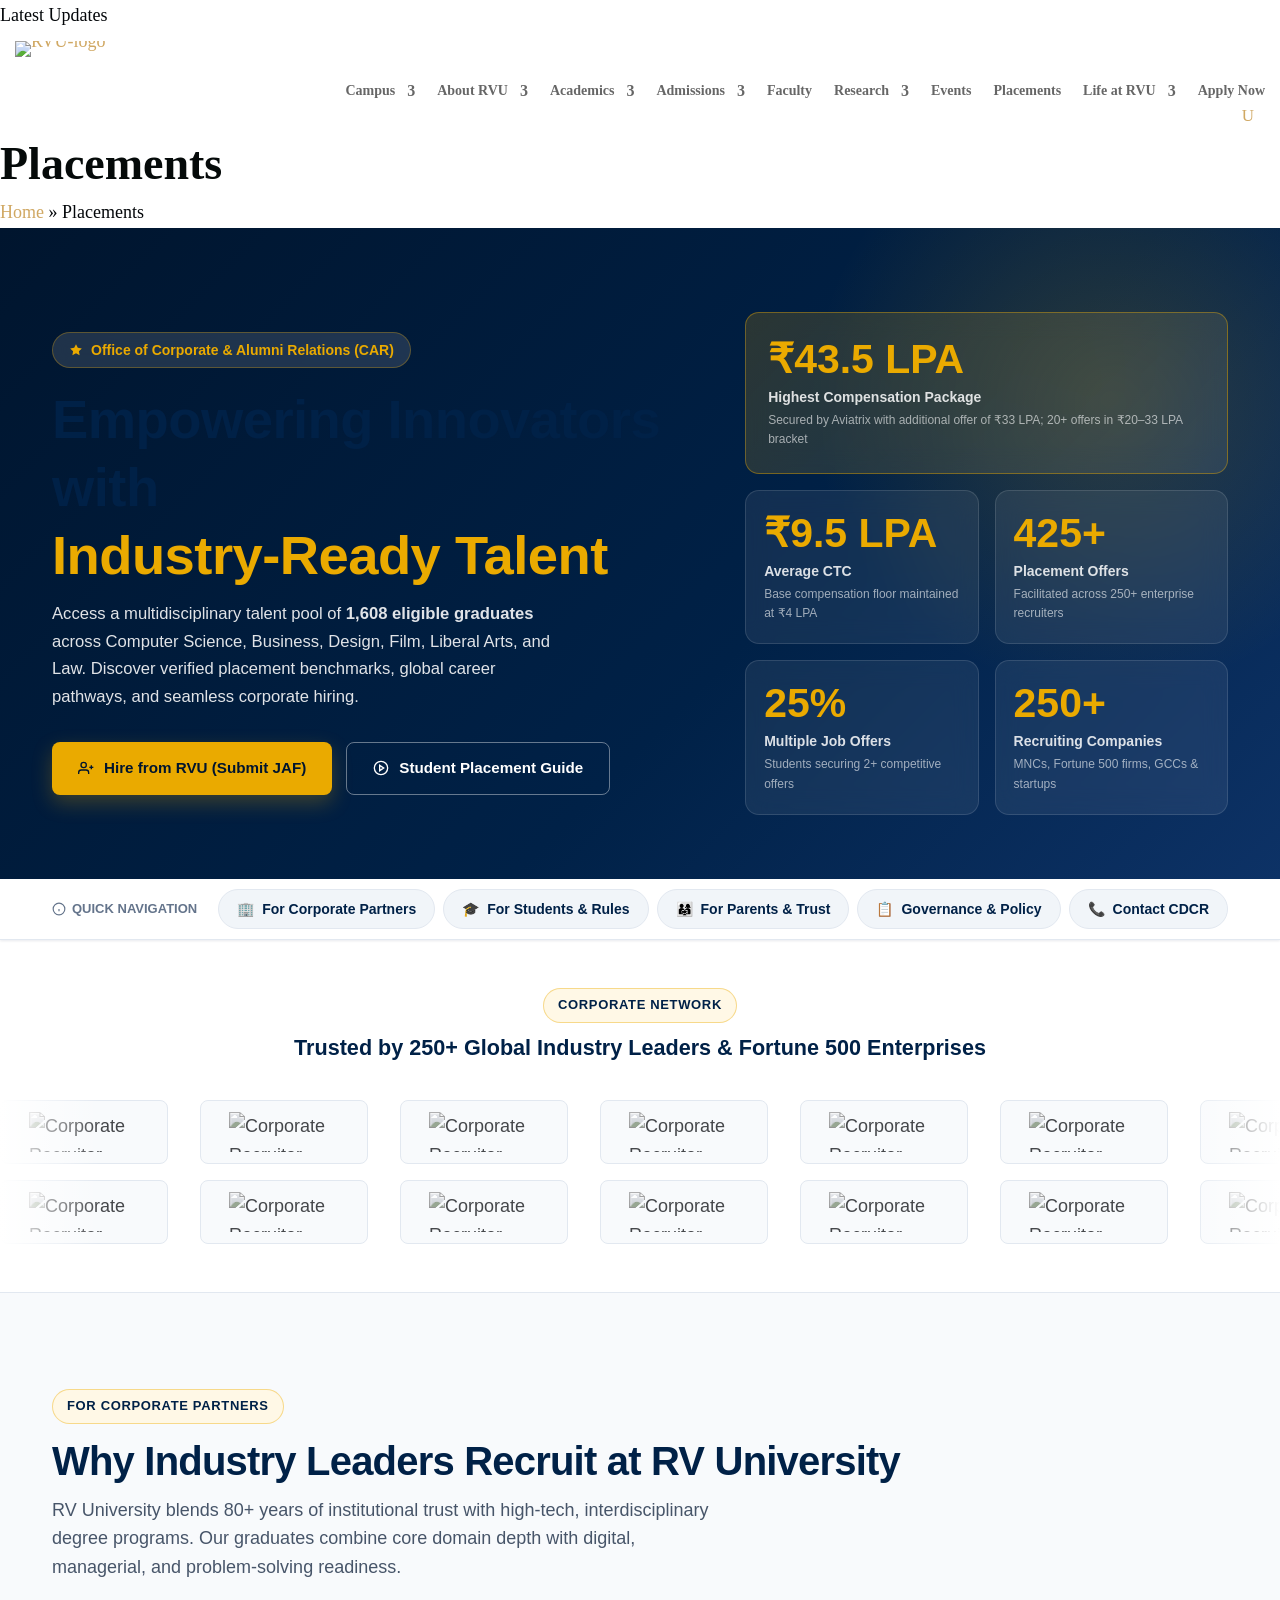
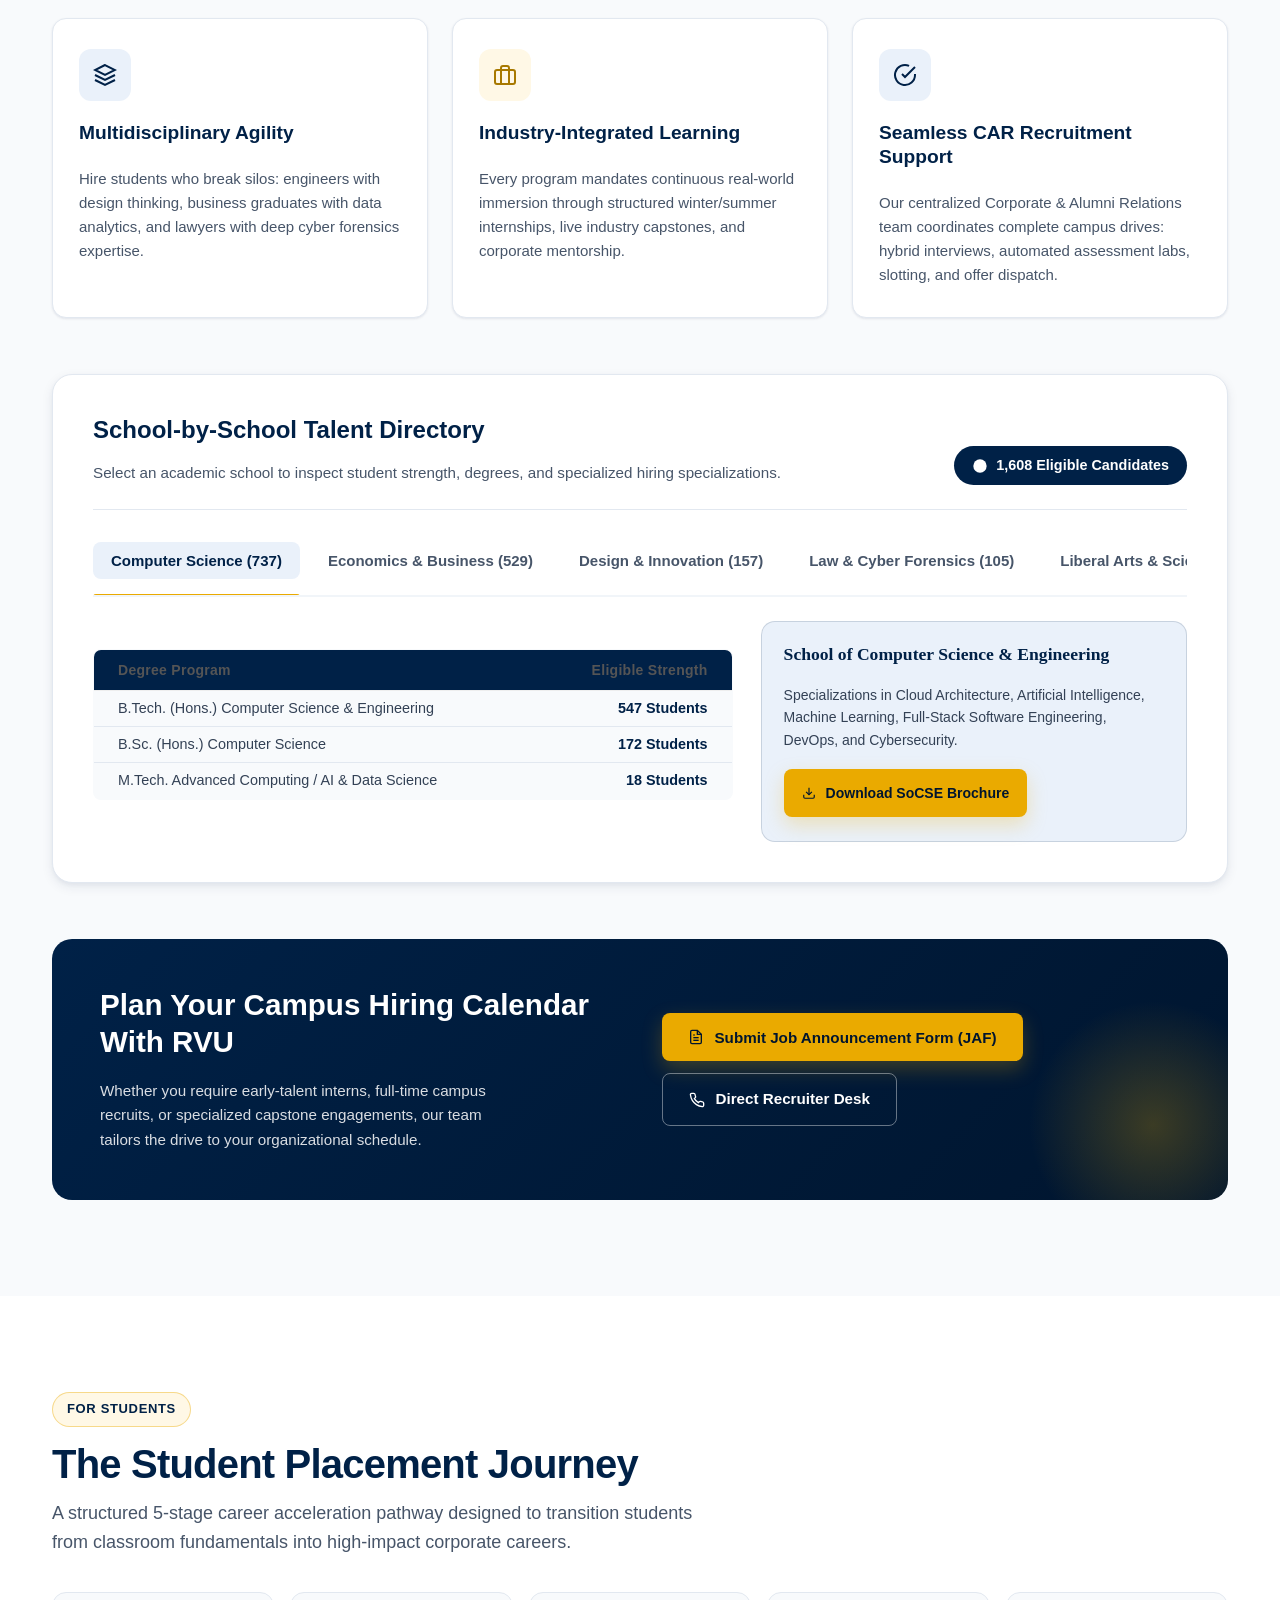
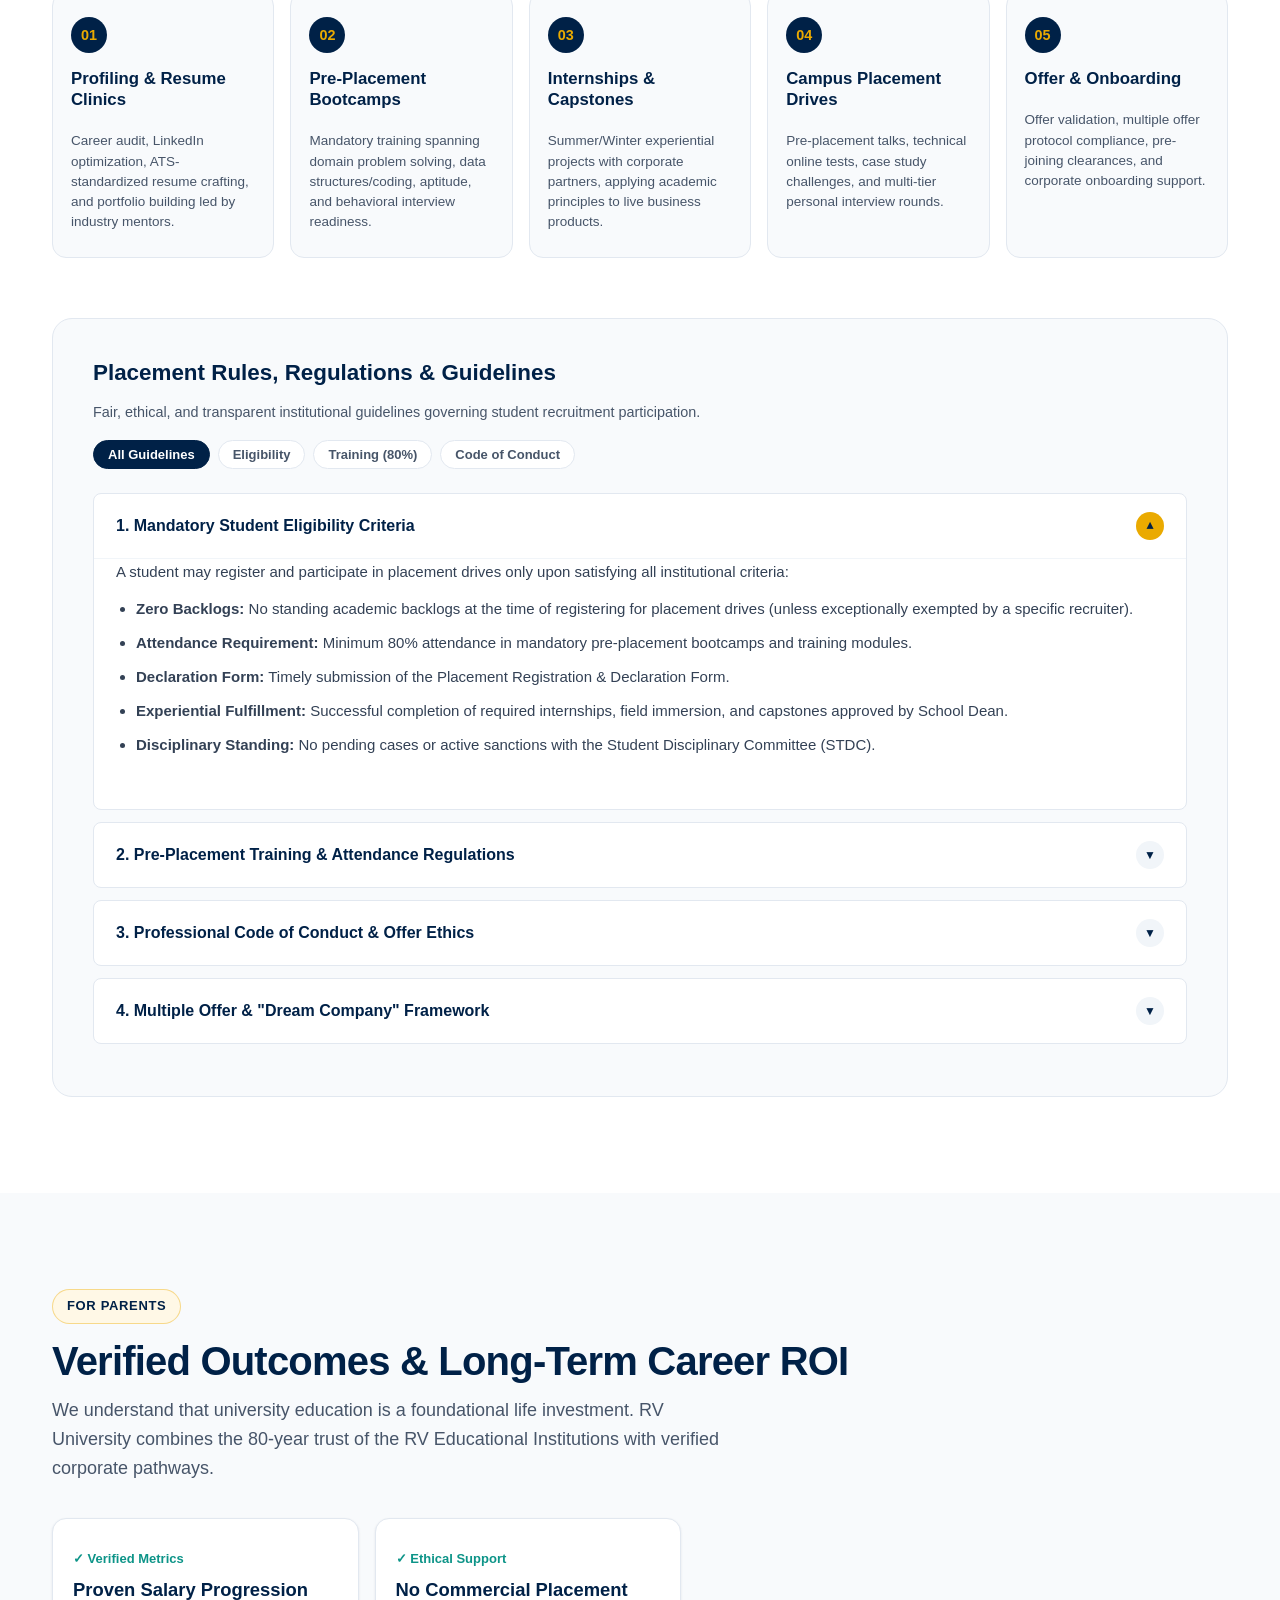
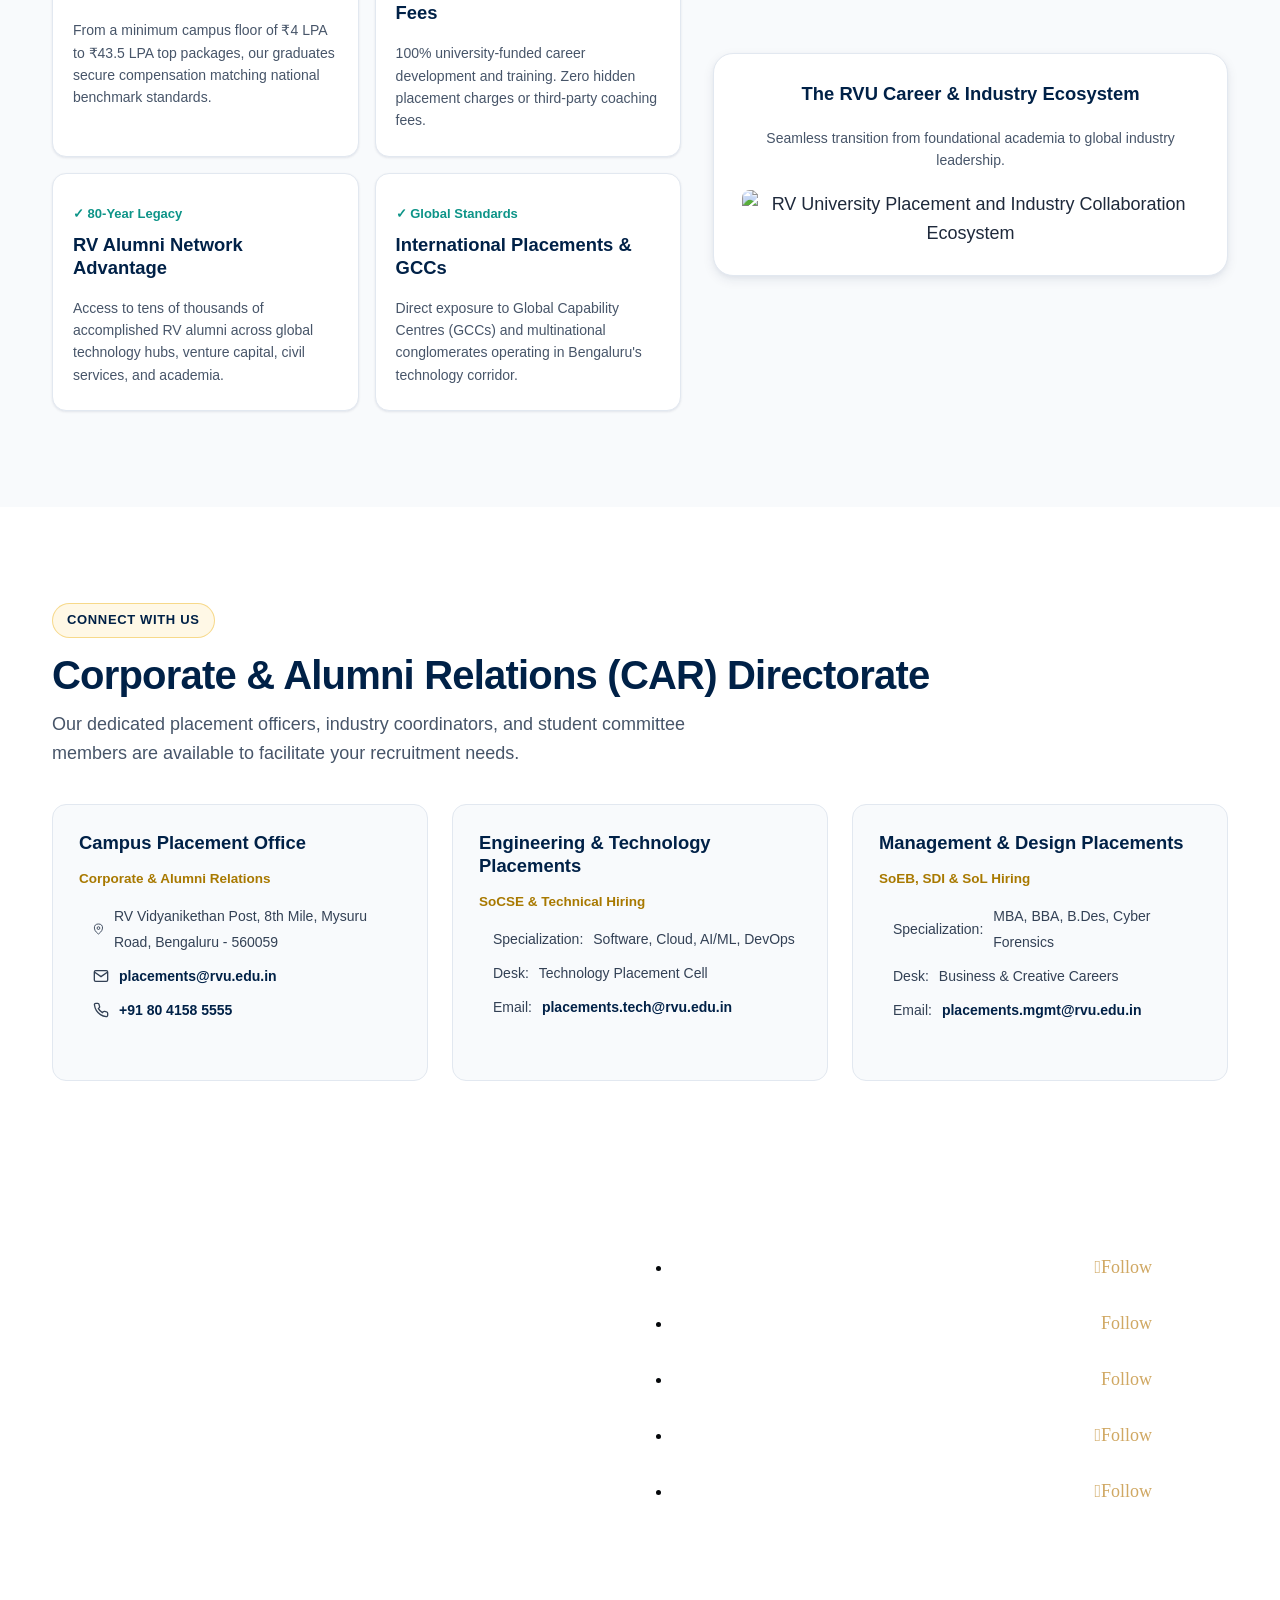
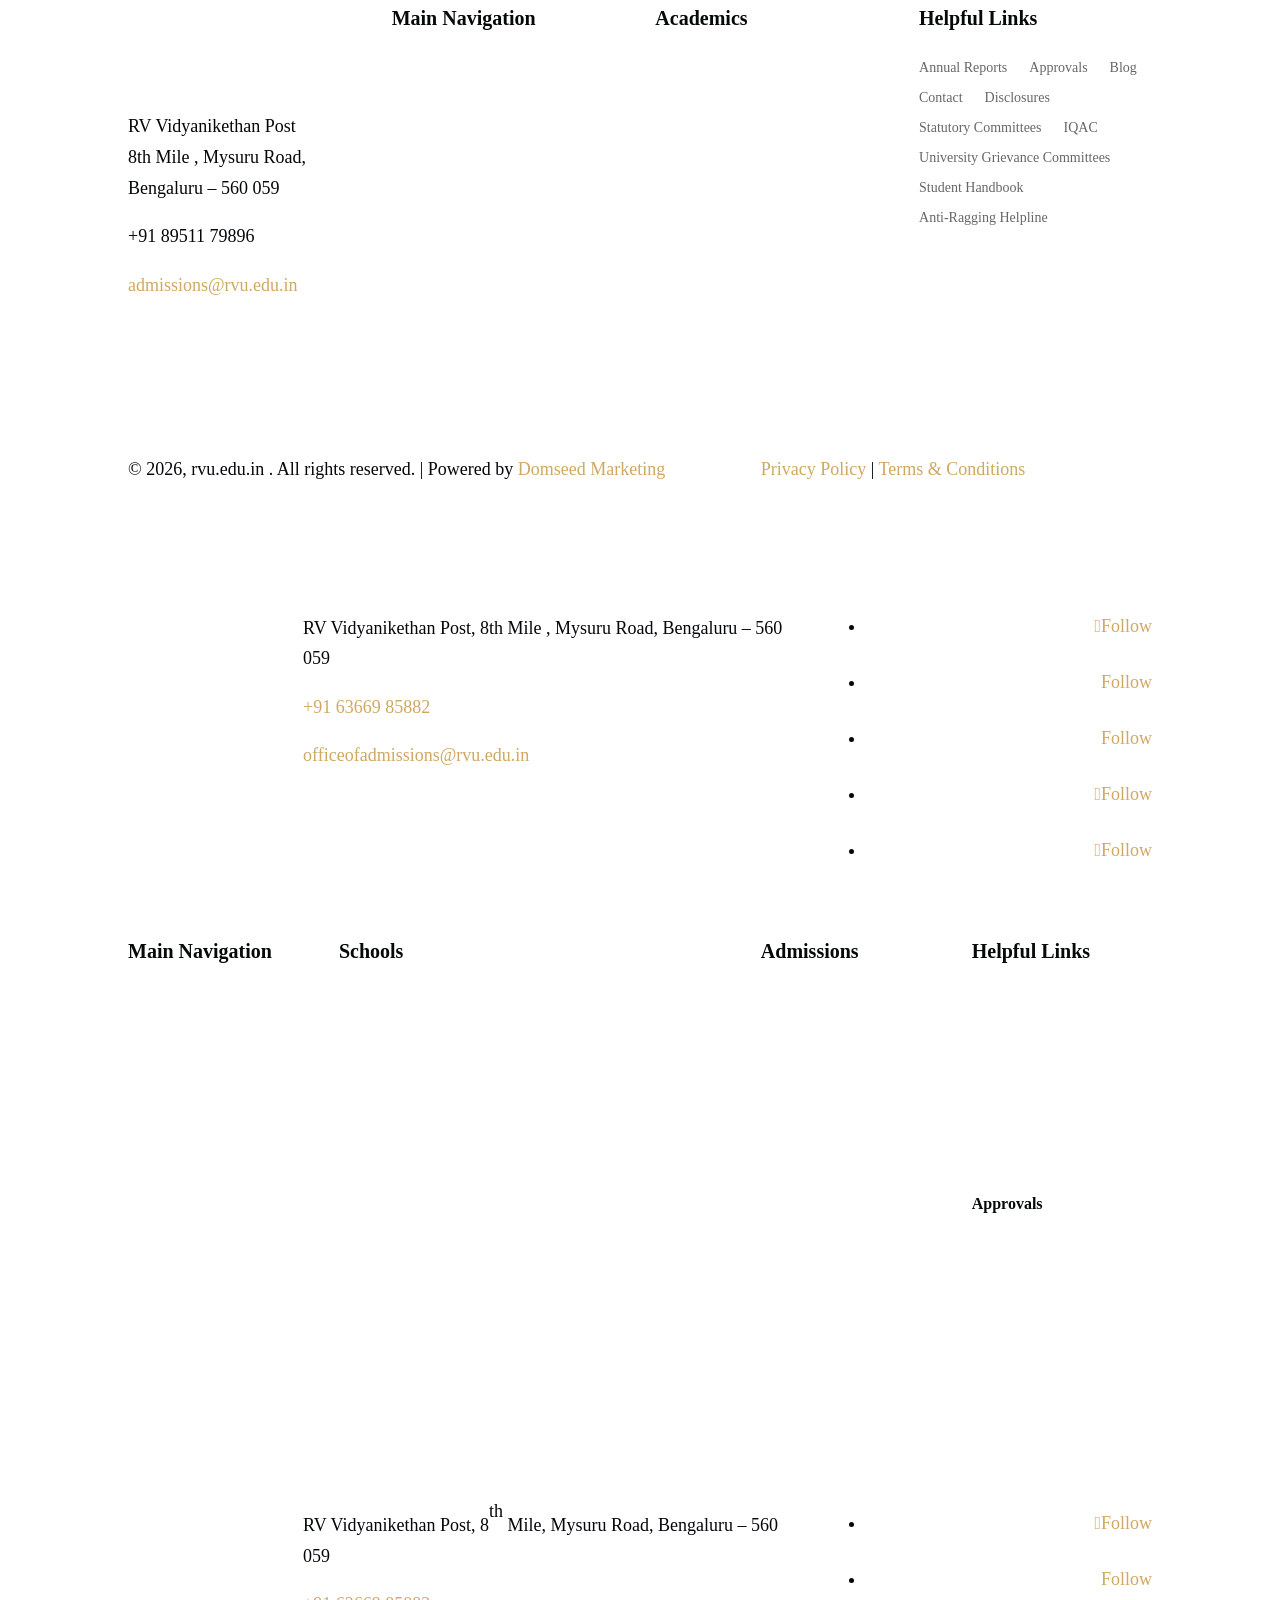
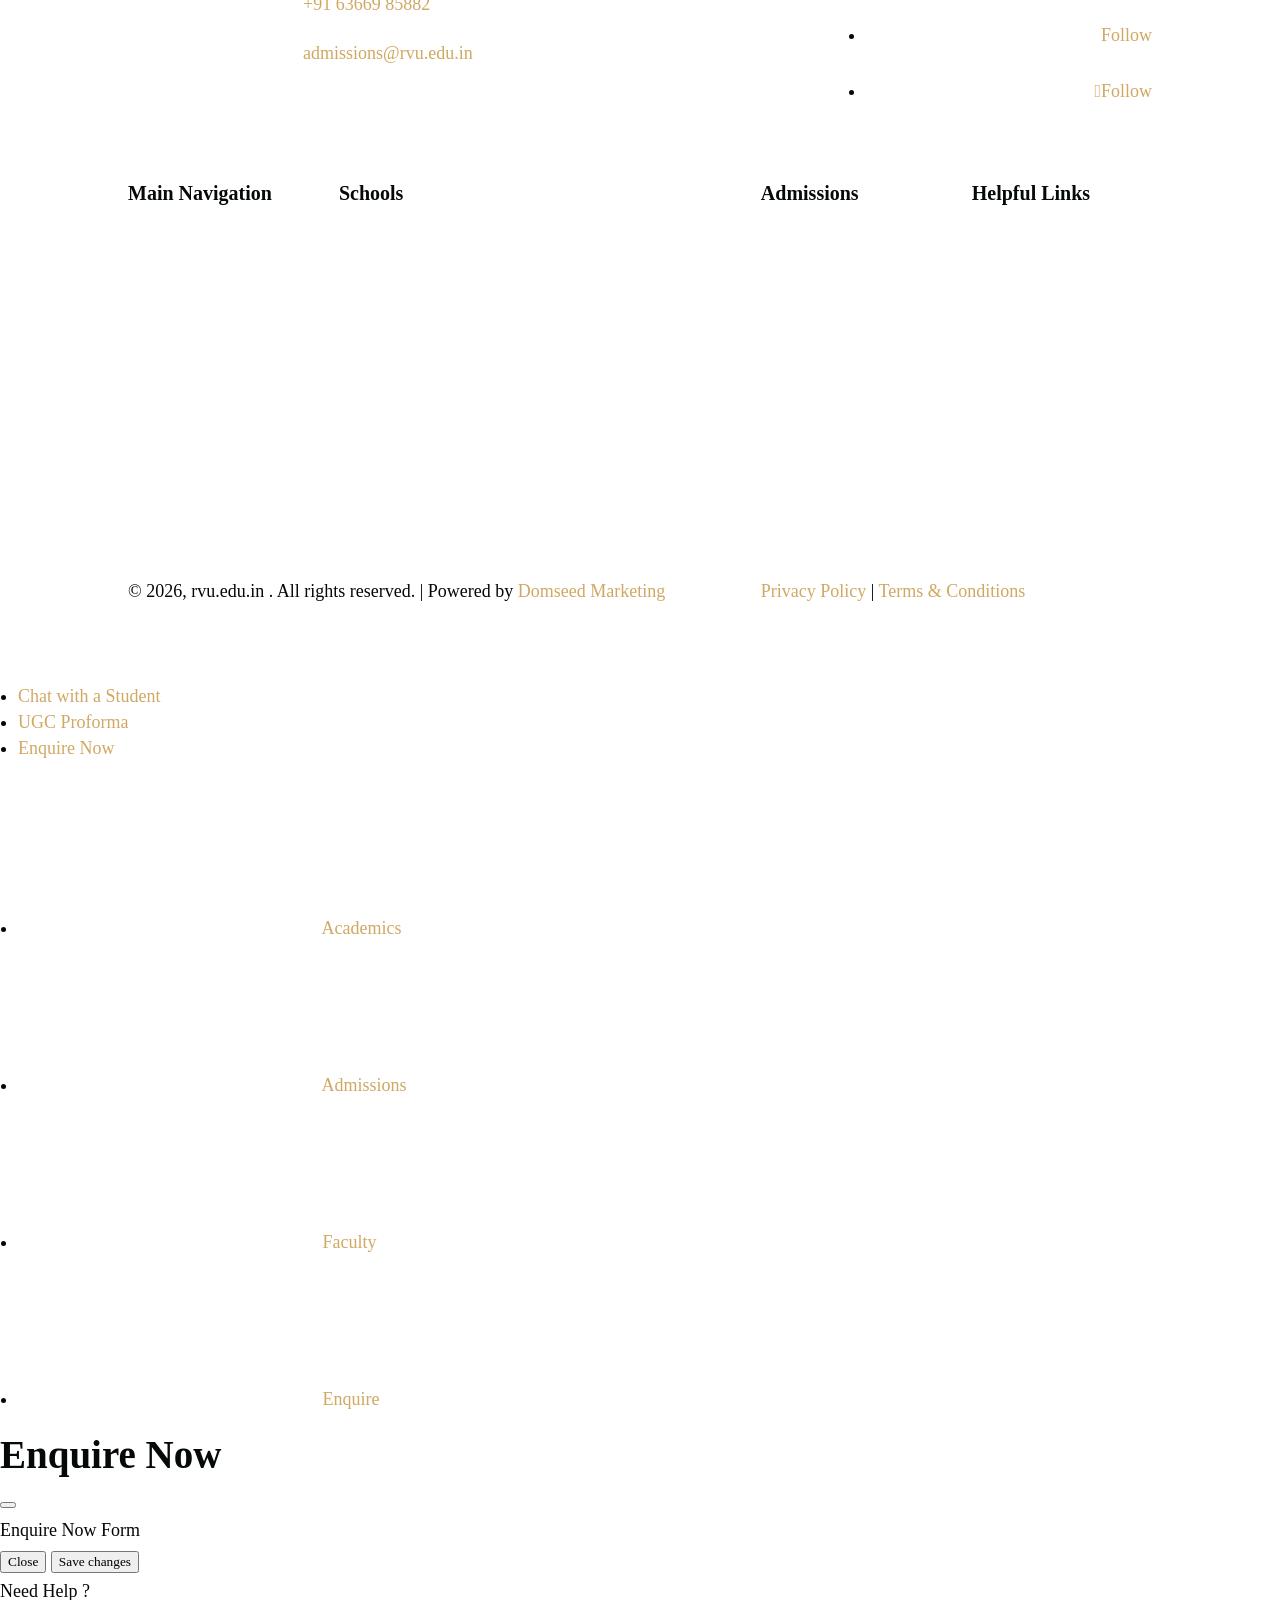
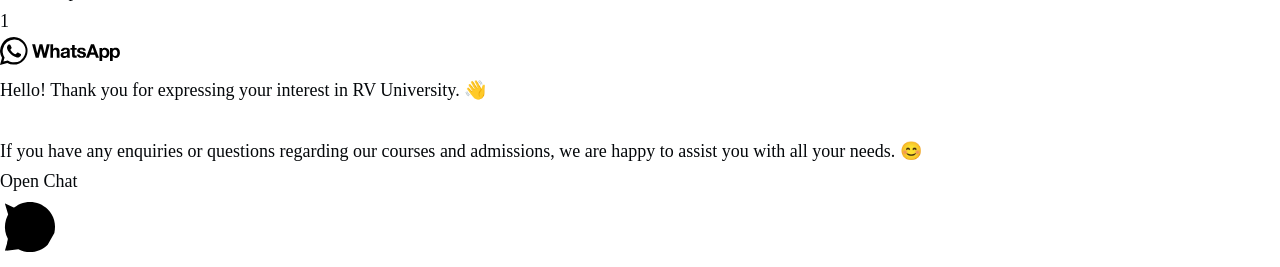
==== index.html @ e9c92fe3 "good to some extent" ====
<!DOCTYPE html>
<html lang="en-US">
<head>
	<meta charset="UTF-8" />
<meta http-equiv="X-UA-Compatible" content="IE=edge">
	<link rel="pingback" href="https://rvu.edu.in/xmlrpc.php" />

	<script type="text/javascript">
		document.documentElement.className = 'js';
	</script>

		
	<!-- Google tag (gtag.js) --> <script async src="https://www.googletagmanager.com/gtag/js?id=G-RD81YZXT1R"></script> <script>   window.dataLayer = window.dataLayer || [];   function gtag(){dataLayer.push(arguments);}   gtag('js', new Date());   gtag('config', 'G-RD81YZXT1R'); </script>
 <script type="application/ld+json">
{
  "@context": "https://schema.org",
  "@type": "CollegeOrUniversity",
  "name": "RV University",
  "alternateName": "RVU",
  "url": "https://rvu.edu.in/",
  "logo": "https://d2b6aloc836m7p.cloudfront.net/wp-content/uploads/2025/02/RVU-logo.svg",
  "description": "RV University is a private university in Bengaluru dedicated to excellence in teaching, research and community engagement, offering interdisciplinary programmes across engineering, liberal arts, management and more.",
  "foundingDate": "2021",
  "address": {
    "@type": "PostalAddress",
    "streetAddress": "RV Vidyanikethan Post, 8th Mile, Mysore Road",
    "addressLocality": "Bengaluru",
    "addressRegion": "Karnataka",
    "postalCode": "560059",
    "addressCountry": "IN"
  },
  "telephone": "+918041585555",
  "email": "admissions@rvu.edu.in",
  "sameAs": [
    "https://www.facebook.com/rvuniversity",
    "https://www.linkedin.com/school/rv-university",
    "https://twitter.com/rvuniversity",
    "https://www.instagram.com/rv_university"
  ],
  "hasOfferCatalog": {
    "@type": "OfferCatalog",
    "name": "Academic Programmes",
    "itemListElement": [
      { "@type": "Course", "name": "B.Tech (Hons.)" },
      { "@type": "Course", "name": "MBA" },
      { "@type": "Course", "name": "M.Tech" },
      { "@type": "Course", "name": "Ph.D." },
      { "@type": "Course", "name": "B.Sc." },
      { "@type": "Course", "name": "BA" }
    ]
  }
}
</script>
	
	<style id="et-builder-googlefonts-cached-inline">/* Original: https://fonts.googleapis.com/css?family=Playfair+Display:regular,500,600,700,800,900,italic,500italic,600italic,700italic,800italic,900italic|Cantarell:regular,italic,700,700italic|Montserrat:100,200,300,regular,500,600,700,800,900,100italic,200italic,300italic,italic,500italic,600italic,700italic,800italic,900italic&#038;subset=latin,latin-ext&#038;display=swap *//* User Agent: Mozilla/5.0 (compatible; MSIE 8.0; Windows NT 6.1; Trident/4.0) */@font-face {font-family: 'Cantarell';font-style: normal;font-weight: 400;font-display: swap;src: url(https://fonts.gstatic.com/l/font?kit=B50NF7ZDq37KMUvlO015gqJv&skey=4fa1583b73a857db&v=v18);}@font-face {font-family: 'Montserrat';font-style: normal;font-weight: 400;font-display: swap;src: url(https://fonts.gstatic.com/l/font?kit=JTUHjIg1_i6t8kCHKm4532VJOt5-QNFgpCtr6Hw3aX4&skey=7bc19f711c0de8f&v=v31);}@font-face {font-family: 'Playfair Display';font-style: normal;font-weight: 400;font-display: swap;src: url(https://fonts.gstatic.com/l/font?kit=nuFvD-vYSZviVYUb_rj3ij__anPXJzDwcbmjWBN2PKdFvXDZbtc&skey=f3b68f0152604ed9&v=v40);}/* User Agent: Mozilla/4.0 (iPad; CPU OS 4_0_1 like Mac OS X) AppleWebKit/534.46 (KHTML, like Gecko) Version/4.1 Mobile/9A405 Safari/7534.48.3 */@font-face {font-family: 'Cantarell';font-style: normal;font-weight: 400;font-display: swap;src: url(https://fonts.gstatic.com/l/font?kit=B50NF7ZDq37KMUvlO015gqJs&skey=4fa1583b73a857db&v=v18#Cantarell) format('svg');}@font-face {font-family: 'Montserrat';font-style: normal;font-weight: 400;font-display: swap;src: url(https://fonts.gstatic.com/l/font?kit=JTUHjIg1_i6t8kCHKm4532VJOt5-QNFgpCtr6Hw3aX0&skey=7bc19f711c0de8f&v=v31#Montserrat) format('svg');}@font-face {font-family: 'Playfair Display';font-style: normal;font-weight: 400;font-display: swap;src: url(https://fonts.gstatic.com/l/font?kit=nuFvD-vYSZviVYUb_rj3ij__anPXJzDwcbmjWBN2PKdFvXDZbtQ&skey=f3b68f0152604ed9&v=v40#PlayfairDisplay) format('svg');}/* User Agent: Mozilla/5.0 (iPhone; CPU iPhone OS 16_0 like Mac OS X) AppleWebKit/605.1.15 (KHTML, like Gecko) Version/16.0 Mobile/15E148 Safari/604.1 *//* latin-ext */@font-face {font-family: 'Cantarell';font-style: italic;font-weight: 400;font-display: swap;src: url(https://fonts.gstatic.com/s/cantarell/v18/B50LF7ZDq37KMUvlO015iZJnNKuwL4YeuHg.woff2) format('woff2');unicode-range: U+0100-02BA, U+02BD-02C5, U+02C7-02CC, U+02CE-02D7, U+02DD-02FF, U+0304, U+0308, U+0329, U+1D00-1DBF, U+1E00-1E9F, U+1EF2-1EFF, U+2020, U+20A0-20AB, U+20AD-20C0, U+2113, U+2C60-2C7F, U+A720-A7FF;}/* latin */@font-face {font-family: 'Cantarell';font-style: italic;font-weight: 400;font-display: swap;src: url(https://fonts.gstatic.com/s/cantarell/v18/B50LF7ZDq37KMUvlO015iZJpNKuwL4Ye.woff2) format('woff2');unicode-range: U+0000-00FF, U+0131, U+0152-0153, U+02BB-02BC, U+02C6, U+02DA, U+02DC, U+0304, U+0308, U+0329, U+2000-206F, U+20AC, U+2122, U+2191, U+2193, U+2212, U+2215, U+FEFF, U+FFFD;}/* latin-ext */@font-face {font-family: 'Cantarell';font-style: italic;font-weight: 700;font-display: swap;src: url(https://fonts.gstatic.com/s/cantarell/v18/B50WF7ZDq37KMUvlO015iZrSEb6TDYs0gnHAA4E.woff2) format('woff2');unicode-range: U+0100-02BA, U+02BD-02C5, U+02C7-02CC, U+02CE-02D7, U+02DD-02FF, U+0304, U+0308, U+0329, U+1D00-1DBF, U+1E00-1E9F, U+1EF2-1EFF, U+2020, U+20A0-20AB, U+20AD-20C0, U+2113, U+2C60-2C7F, U+A720-A7FF;}/* latin */@font-face {font-family: 'Cantarell';font-style: italic;font-weight: 700;font-display: swap;src: url(https://fonts.gstatic.com/s/cantarell/v18/B50WF7ZDq37KMUvlO015iZrSEb6dDYs0gnHA.woff2) format('woff2');unicode-range: U+0000-00FF, U+0131, U+0152-0153, U+02BB-02BC, U+02C6, U+02DA, U+02DC, U+0304, U+0308, U+0329, U+2000-206F, U+20AC, U+2122, U+2191, U+2193, U+2212, U+2215, U+FEFF, U+FFFD;}/* latin-ext */@font-face {font-family: 'Cantarell';font-style: normal;font-weight: 400;font-display: swap;src: url(https://fonts.gstatic.com/s/cantarell/v18/B50NF7ZDq37KMUvlO015gqJrPqySLbYf.woff2) format('woff2');unicode-range: U+0100-02BA, U+02BD-02C5, U+02C7-02CC, U+02CE-02D7, U+02DD-02FF, U+0304, U+0308, U+0329, U+1D00-1DBF, U+1E00-1E9F, U+1EF2-1EFF, U+2020, U+20A0-20AB, U+20AD-20C0, U+2113, U+2C60-2C7F, U+A720-A7FF;}/* latin */@font-face {font-family: 'Cantarell';font-style: normal;font-weight: 400;font-display: swap;src: url(https://fonts.gstatic.com/s/cantarell/v18/B50NF7ZDq37KMUvlO015jKJrPqySLQ.woff2) format('woff2');unicode-range: U+0000-00FF, U+0131, U+0152-0153, U+02BB-02BC, U+02C6, U+02DA, U+02DC, U+0304, U+0308, U+0329, U+2000-206F, U+20AC, U+2122, U+2191, U+2193, U+2212, U+2215, U+FEFF, U+FFFD;}/* latin-ext */@font-face {font-family: 'Cantarell';font-style: normal;font-weight: 700;font-display: swap;src: url(https://fonts.gstatic.com/s/cantarell/v18/B50IF7ZDq37KMUvlO01xN4d-HY6fB4wWgEHB.woff2) format('woff2');unicode-range: U+0100-02BA, U+02BD-02C5, U+02C7-02CC, U+02CE-02D7, U+02DD-02FF, U+0304, U+0308, U+0329, U+1D00-1DBF, U+1E00-1E9F, U+1EF2-1EFF, U+2020, U+20A0-20AB, U+20AD-20C0, U+2113, U+2C60-2C7F, U+A720-A7FF;}/* latin */@font-face {font-family: 'Cantarell';font-style: normal;font-weight: 700;font-display: swap;src: url(https://fonts.gstatic.com/s/cantarell/v18/B50IF7ZDq37KMUvlO01xN4d-E46fB4wWgA.woff2) format('woff2');unicode-range: U+0000-00FF, U+0131, U+0152-0153, U+02BB-02BC, U+02C6, U+02DA, U+02DC, U+0304, U+0308, U+0329, U+2000-206F, U+20AC, U+2122, U+2191, U+2193, U+2212, U+2215, U+FEFF, U+FFFD;}/* cyrillic-ext */@font-face {font-family: 'Montserrat';font-style: italic;font-weight: 100;font-display: swap;src: url(https://fonts.gstatic.com/s/montserrat/v31/JTUQjIg1_i6t8kCHKm459WxRxC7m0dR9pBOi.woff2) format('woff2');unicode-range: U+0460-052F, U+1C80-1C8A, U+20B4, U+2DE0-2DFF, U+A640-A69F, U+FE2E-FE2F;}/* cyrillic */@font-face {font-family: 'Montserrat';font-style: italic;font-weight: 100;font-display: swap;src: url(https://fonts.gstatic.com/s/montserrat/v31/JTUQjIg1_i6t8kCHKm459WxRzS7m0dR9pBOi.woff2) format('woff2');unicode-range: U+0301, U+0400-045F, U+0490-0491, U+04B0-04B1, U+2116;}/* vietnamese */@font-face {font-family: 'Montserrat';font-style: italic;font-weight: 100;font-display: swap;src: url(https://fonts.gstatic.com/s/montserrat/v31/JTUQjIg1_i6t8kCHKm459WxRxi7m0dR9pBOi.woff2) format('woff2');unicode-range: U+0102-0103, U+0110-0111, U+0128-0129, U+0168-0169, U+01A0-01A1, U+01AF-01B0, U+0300-0301, U+0303-0304, U+0308-0309, U+0323, U+0329, U+1EA0-1EF9, U+20AB;}/* latin-ext */@font-face {font-family: 'Montserrat';font-style: italic;font-weight: 100;font-display: swap;src: url(https://fonts.gstatic.com/s/montserrat/v31/JTUQjIg1_i6t8kCHKm459WxRxy7m0dR9pBOi.woff2) format('woff2');unicode-range: U+0100-02BA, U+02BD-02C5, U+02C7-02CC, U+02CE-02D7, U+02DD-02FF, U+0304, U+0308, U+0329, U+1D00-1DBF, U+1E00-1E9F, U+1EF2-1EFF, U+2020, U+20A0-20AB, U+20AD-20C0, U+2113, U+2C60-2C7F, U+A720-A7FF;}/* latin */@font-face {font-family: 'Montserrat';font-style: italic;font-weight: 100;font-display: swap;src: url(https://fonts.gstatic.com/s/montserrat/v31/JTUQjIg1_i6t8kCHKm459WxRyS7m0dR9pA.woff2) format('woff2');unicode-range: U+0000-00FF, U+0131, U+0152-0153, U+02BB-02BC, U+02C6, U+02DA, U+02DC, U+0304, U+0308, U+0329, U+2000-206F, U+20AC, U+2122, U+2191, U+2193, U+2212, U+2215, U+FEFF, U+FFFD;}/* cyrillic-ext */@font-face {font-family: 'Montserrat';font-style: italic;font-weight: 200;font-display: swap;src: url(https://fonts.gstatic.com/s/montserrat/v31/JTUQjIg1_i6t8kCHKm459WxRxC7m0dR9pBOi.woff2) format('woff2');unicode-range: U+0460-052F, U+1C80-1C8A, U+20B4, U+2DE0-2DFF, U+A640-A69F, U+FE2E-FE2F;}/* cyrillic */@font-face {font-family: 'Montserrat';font-style: italic;font-weight: 200;font-display: swap;src: url(https://fonts.gstatic.com/s/montserrat/v31/JTUQjIg1_i6t8kCHKm459WxRzS7m0dR9pBOi.woff2) format('woff2');unicode-range: U+0301, U+0400-045F, U+0490-0491, U+04B0-04B1, U+2116;}/* vietnamese */@font-face {font-family: 'Montserrat';font-style: italic;font-weight: 200;font-display: swap;src: url(https://fonts.gstatic.com/s/montserrat/v31/JTUQjIg1_i6t8kCHKm459WxRxi7m0dR9pBOi.woff2) format('woff2');unicode-range: U+0102-0103, U+0110-0111, U+0128-0129, U+0168-0169, U+01A0-01A1, U+01AF-01B0, U+0300-0301, U+0303-0304, U+0308-0309, U+0323, U+0329, U+1EA0-1EF9, U+20AB;}/* latin-ext */@font-face {font-family: 'Montserrat';font-style: italic;font-weight: 200;font-display: swap;src: url(https://fonts.gstatic.com/s/montserrat/v31/JTUQjIg1_i6t8kCHKm459WxRxy7m0dR9pBOi.woff2) format('woff2');unicode-range: U+0100-02BA, U+02BD-02C5, U+02C7-02CC, U+02CE-02D7, U+02DD-02FF, U+0304, U+0308, U+0329, U+1D00-1DBF, U+1E00-1E9F, U+1EF2-1EFF, U+2020, U+20A0-20AB, U+20AD-20C0, U+2113, U+2C60-2C7F, U+A720-A7FF;}/* latin */@font-face {font-family: 'Montserrat';font-style: italic;font-weight: 200;font-display: swap;src: url(https://fonts.gstatic.com/s/montserrat/v31/JTUQjIg1_i6t8kCHKm459WxRyS7m0dR9pA.woff2) format('woff2');unicode-range: U+0000-00FF, U+0131, U+0152-0153, U+02BB-02BC, U+02C6, U+02DA, U+02DC, U+0304, U+0308, U+0329, U+2000-206F, U+20AC, U+2122, U+2191, U+2193, U+2212, U+2215, U+FEFF, U+FFFD;}/* cyrillic-ext */@font-face {font-family: 'Montserrat';font-style: italic;font-weight: 300;font-display: swap;src: url(https://fonts.gstatic.com/s/montserrat/v31/JTUQjIg1_i6t8kCHKm459WxRxC7m0dR9pBOi.woff2) format('woff2');unicode-range: U+0460-052F, U+1C80-1C8A, U+20B4, U+2DE0-2DFF, U+A640-A69F, U+FE2E-FE2F;}/* cyrillic */@font-face {font-family: 'Montserrat';font-style: italic;font-weight: 300;font-display: swap;src: url(https://fonts.gstatic.com/s/montserrat/v31/JTUQjIg1_i6t8kCHKm459WxRzS7m0dR9pBOi.woff2) format('woff2');unicode-range: U+0301, U+0400-045F, U+0490-0491, U+04B0-04B1, U+2116;}/* vietnamese */@font-face {font-family: 'Montserrat';font-style: italic;font-weight: 300;font-display: swap;src: url(https://fonts.gstatic.com/s/montserrat/v31/JTUQjIg1_i6t8kCHKm459WxRxi7m0dR9pBOi.woff2) format('woff2');unicode-range: U+0102-0103, U+0110-0111, U+0128-0129, U+0168-0169, U+01A0-01A1, U+01AF-01B0, U+0300-0301, U+0303-0304, U+0308-0309, U+0323, U+0329, U+1EA0-1EF9, U+20AB;}/* latin-ext */@font-face {font-family: 'Montserrat';font-style: italic;font-weight: 300;font-display: swap;src: url(https://fonts.gstatic.com/s/montserrat/v31/JTUQjIg1_i6t8kCHKm459WxRxy7m0dR9pBOi.woff2) format('woff2');unicode-range: U+0100-02BA, U+02BD-02C5, U+02C7-02CC, U+02CE-02D7, U+02DD-02FF, U+0304, U+0308, U+0329, U+1D00-1DBF, U+1E00-1E9F, U+1EF2-1EFF, U+2020, U+20A0-20AB, U+20AD-20C0, U+2113, U+2C60-2C7F, U+A720-A7FF;}/* latin */@font-face {font-family: 'Montserrat';font-style: italic;font-weight: 300;font-display: swap;src: url(https://fonts.gstatic.com/s/montserrat/v31/JTUQjIg1_i6t8kCHKm459WxRyS7m0dR9pA.woff2) format('woff2');unicode-range: U+0000-00FF, U+0131, U+0152-0153, U+02BB-02BC, U+02C6, U+02DA, U+02DC, U+0304, U+0308, U+0329, U+2000-206F, U+20AC, U+2122, U+2191, U+2193, U+2212, U+2215, U+FEFF, U+FFFD;}/* cyrillic-ext */@font-face {font-family: 'Montserrat';font-style: italic;font-weight: 400;font-display: swap;src: url(https://fonts.gstatic.com/s/montserrat/v31/JTUQjIg1_i6t8kCHKm459WxRxC7m0dR9pBOi.woff2) format('woff2');unicode-range: U+0460-052F, U+1C80-1C8A, U+20B4, U+2DE0-2DFF, U+A640-A69F, U+FE2E-FE2F;}/* cyrillic */@font-face {font-family: 'Montserrat';font-style: italic;font-weight: 400;font-display: swap;src: url(https://fonts.gstatic.com/s/montserrat/v31/JTUQjIg1_i6t8kCHKm459WxRzS7m0dR9pBOi.woff2) format('woff2');unicode-range: U+0301, U+0400-045F, U+0490-0491, U+04B0-04B1, U+2116;}/* vietnamese */@font-face {font-family: 'Montserrat';font-style: italic;font-weight: 400;font-display: swap;src: url(https://fonts.gstatic.com/s/montserrat/v31/JTUQjIg1_i6t8kCHKm459WxRxi7m0dR9pBOi.woff2) format('woff2');unicode-range: U+0102-0103, U+0110-0111, U+0128-0129, U+0168-0169, U+01A0-01A1, U+01AF-01B0, U+0300-0301, U+0303-0304, U+0308-0309, U+0323, U+0329, U+1EA0-1EF9, U+20AB;}/* latin-ext */@font-face {font-family: 'Montserrat';font-style: italic;font-weight: 400;font-display: swap;src: url(https://fonts.gstatic.com/s/montserrat/v31/JTUQjIg1_i6t8kCHKm459WxRxy7m0dR9pBOi.woff2) format('woff2');unicode-range: U+0100-02BA, U+02BD-02C5, U+02C7-02CC, U+02CE-02D7, U+02DD-02FF, U+0304, U+0308, U+0329, U+1D00-1DBF, U+1E00-1E9F, U+1EF2-1EFF, U+2020, U+20A0-20AB, U+20AD-20C0, U+2113, U+2C60-2C7F, U+A720-A7FF;}/* latin */@font-face {font-family: 'Montserrat';font-style: italic;font-weight: 400;font-display: swap;src: url(https://fonts.gstatic.com/s/montserrat/v31/JTUQjIg1_i6t8kCHKm459WxRyS7m0dR9pA.woff2) format('woff2');unicode-range: U+0000-00FF, U+0131, U+0152-0153, U+02BB-02BC, U+02C6, U+02DA, U+02DC, U+0304, U+0308, U+0329, U+2000-206F, U+20AC, U+2122, U+2191, U+2193, U+2212, U+2215, U+FEFF, U+FFFD;}/* cyrillic-ext */@font-face {font-family: 'Montserrat';font-style: italic;font-weight: 500;font-display: swap;src: url(https://fonts.gstatic.com/s/montserrat/v31/JTUQjIg1_i6t8kCHKm459WxRxC7m0dR9pBOi.woff2) format('woff2');unicode-range: U+0460-052F, U+1C80-1C8A, U+20B4, U+2DE0-2DFF, U+A640-A69F, U+FE2E-FE2F;}/* cyrillic */@font-face {font-family: 'Montserrat';font-style: italic;font-weight: 500;font-display: swap;src: url(https://fonts.gstatic.com/s/montserrat/v31/JTUQjIg1_i6t8kCHKm459WxRzS7m0dR9pBOi.woff2) format('woff2');unicode-range: U+0301, U+0400-045F, U+0490-0491, U+04B0-04B1, U+2116;}/* vietnamese */@font-face {font-family: 'Montserrat';font-style: italic;font-weight: 500;font-display: swap;src: url(https://fonts.gstatic.com/s/montserrat/v31/JTUQjIg1_i6t8kCHKm459WxRxi7m0dR9pBOi.woff2) format('woff2');unicode-range: U+0102-0103, U+0110-0111, U+0128-0129, U+0168-0169, U+01A0-01A1, U+01AF-01B0, U+0300-0301, U+0303-0304, U+0308-0309, U+0323, U+0329, U+1EA0-1EF9, U+20AB;}/* latin-ext */@font-face {font-family: 'Montserrat';font-style: italic;font-weight: 500;font-display: swap;src: url(https://fonts.gstatic.com/s/montserrat/v31/JTUQjIg1_i6t8kCHKm459WxRxy7m0dR9pBOi.woff2) format('woff2');unicode-range: U+0100-02BA, U+02BD-02C5, U+02C7-02CC, U+02CE-02D7, U+02DD-02FF, U+0304, U+0308, U+0329, U+1D00-1DBF, U+1E00-1E9F, U+1EF2-1EFF, U+2020, U+20A0-20AB, U+20AD-20C0, U+2113, U+2C60-2C7F, U+A720-A7FF;}/* latin */@font-face {font-family: 'Montserrat';font-style: italic;font-weight: 500;font-display: swap;src: url(https://fonts.gstatic.com/s/montserrat/v31/JTUQjIg1_i6t8kCHKm459WxRyS7m0dR9pA.woff2) format('woff2');unicode-range: U+0000-00FF, U+0131, U+0152-0153, U+02BB-02BC, U+02C6, U+02DA, U+02DC, U+0304, U+0308, U+0329, U+2000-206F, U+20AC, U+2122, U+2191, U+2193, U+2212, U+2215, U+FEFF, U+FFFD;}/* cyrillic-ext */@font-face {font-family: 'Montserrat';font-style: italic;font-weight: 600;font-display: swap;src: url(https://fonts.gstatic.com/s/montserrat/v31/JTUQjIg1_i6t8kCHKm459WxRxC7m0dR9pBOi.woff2) format('woff2');unicode-range: U+0460-052F, U+1C80-1C8A, U+20B4, U+2DE0-2DFF, U+A640-A69F, U+FE2E-FE2F;}/* cyrillic */@font-face {font-family: 'Montserrat';font-style: italic;font-weight: 600;font-display: swap;src: url(https://fonts.gstatic.com/s/montserrat/v31/JTUQjIg1_i6t8kCHKm459WxRzS7m0dR9pBOi.woff2) format('woff2');unicode-range: U+0301, U+0400-045F, U+0490-0491, U+04B0-04B1, U+2116;}/* vietnamese */@font-face {font-family: 'Montserrat';font-style: italic;font-weight: 600;font-display: swap;src: url(https://fonts.gstatic.com/s/montserrat/v31/JTUQjIg1_i6t8kCHKm459WxRxi7m0dR9pBOi.woff2) format('woff2');unicode-range: U+0102-0103, U+0110-0111, U+0128-0129, U+0168-0169, U+01A0-01A1, U+01AF-01B0, U+0300-0301, U+0303-0304, U+0308-0309, U+0323, U+0329, U+1EA0-1EF9, U+20AB;}/* latin-ext */@font-face {font-family: 'Montserrat';font-style: italic;font-weight: 600;font-display: swap;src: url(https://fonts.gstatic.com/s/montserrat/v31/JTUQjIg1_i6t8kCHKm459WxRxy7m0dR9pBOi.woff2) format('woff2');unicode-range: U+0100-02BA, U+02BD-02C5, U+02C7-02CC, U+02CE-02D7, U+02DD-02FF, U+0304, U+0308, U+0329, U+1D00-1DBF, U+1E00-1E9F, U+1EF2-1EFF, U+2020, U+20A0-20AB, U+20AD-20C0, U+2113, U+2C60-2C7F, U+A720-A7FF;}/* latin */@font-face {font-family: 'Montserrat';font-style: italic;font-weight: 600;font-display: swap;src: url(https://fonts.gstatic.com/s/montserrat/v31/JTUQjIg1_i6t8kCHKm459WxRyS7m0dR9pA.woff2) format('woff2');unicode-range: U+0000-00FF, U+0131, U+0152-0153, U+02BB-02BC, U+02C6, U+02DA, U+02DC, U+0304, U+0308, U+0329, U+2000-206F, U+20AC, U+2122, U+2191, U+2193, U+2212, U+2215, U+FEFF, U+FFFD;}/* cyrillic-ext */@font-face {font-family: 'Montserrat';font-style: italic;font-weight: 700;font-display: swap;src: url(https://fonts.gstatic.com/s/montserrat/v31/JTUQjIg1_i6t8kCHKm459WxRxC7m0dR9pBOi.woff2) format('woff2');unicode-range: U+0460-052F, U+1C80-1C8A, U+20B4, U+2DE0-2DFF, U+A640-A69F, U+FE2E-FE2F;}/* cyrillic */@font-face {font-family: 'Montserrat';font-style: italic;font-weight: 700;font-display: swap;src: url(https://fonts.gstatic.com/s/montserrat/v31/JTUQjIg1_i6t8kCHKm459WxRzS7m0dR9pBOi.woff2) format('woff2');unicode-range: U+0301, U+0400-045F, U+0490-0491, U+04B0-04B1, U+2116;}/* vietnamese */@font-face {font-family: 'Montserrat';font-style: italic;font-weight: 700;font-display: swap;src: url(https://fonts.gstatic.com/s/montserrat/v31/JTUQjIg1_i6t8kCHKm459WxRxi7m0dR9pBOi.woff2) format('woff2');unicode-range: U+0102-0103, U+0110-0111, U+0128-0129, U+0168-0169, U+01A0-01A1, U+01AF-01B0, U+0300-0301, U+0303-0304, U+0308-0309, U+0323, U+0329, U+1EA0-1EF9, U+20AB;}/* latin-ext */@font-face {font-family: 'Montserrat';font-style: italic;font-weight: 700;font-display: swap;src: url(https://fonts.gstatic.com/s/montserrat/v31/JTUQjIg1_i6t8kCHKm459WxRxy7m0dR9pBOi.woff2) format('woff2');unicode-range: U+0100-02BA, U+02BD-02C5, U+02C7-02CC, U+02CE-02D7, U+02DD-02FF, U+0304, U+0308, U+0329, U+1D00-1DBF, U+1E00-1E9F, U+1EF2-1EFF, U+2020, U+20A0-20AB, U+20AD-20C0, U+2113, U+2C60-2C7F, U+A720-A7FF;}/* latin */@font-face {font-family: 'Montserrat';font-style: italic;font-weight: 700;font-display: swap;src: url(https://fonts.gstatic.com/s/montserrat/v31/JTUQjIg1_i6t8kCHKm459WxRyS7m0dR9pA.woff2) format('woff2');unicode-range: U+0000-00FF, U+0131, U+0152-0153, U+02BB-02BC, U+02C6, U+02DA, U+02DC, U+0304, U+0308, U+0329, U+2000-206F, U+20AC, U+2122, U+2191, U+2193, U+2212, U+2215, U+FEFF, U+FFFD;}/* cyrillic-ext */@font-face {font-family: 'Montserrat';font-style: italic;font-weight: 800;font-display: swap;src: url(https://fonts.gstatic.com/s/montserrat/v31/JTUQjIg1_i6t8kCHKm459WxRxC7m0dR9pBOi.woff2) format('woff2');unicode-range: U+0460-052F, U+1C80-1C8A, U+20B4, U+2DE0-2DFF, U+A640-A69F, U+FE2E-FE2F;}/* cyrillic */@font-face {font-family: 'Montserrat';font-style: italic;font-weight: 800;font-display: swap;src: url(https://fonts.gstatic.com/s/montserrat/v31/JTUQjIg1_i6t8kCHKm459WxRzS7m0dR9pBOi.woff2) format('woff2');unicode-range: U+0301, U+0400-045F, U+0490-0491, U+04B0-04B1, U+2116;}/* vietnamese */@font-face {font-family: 'Montserrat';font-style: italic;font-weight: 800;font-display: swap;src: url(https://fonts.gstatic.com/s/montserrat/v31/JTUQjIg1_i6t8kCHKm459WxRxi7m0dR9pBOi.woff2) format('woff2');unicode-range: U+0102-0103, U+0110-0111, U+0128-0129, U+0168-0169, U+01A0-01A1, U+01AF-01B0, U+0300-0301, U+0303-0304, U+0308-0309, U+0323, U+0329, U+1EA0-1EF9, U+20AB;}/* latin-ext */@font-face {font-family: 'Montserrat';font-style: italic;font-weight: 800;font-display: swap;src: url(https://fonts.gstatic.com/s/montserrat/v31/JTUQjIg1_i6t8kCHKm459WxRxy7m0dR9pBOi.woff2) format('woff2');unicode-range: U+0100-02BA, U+02BD-02C5, U+02C7-02CC, U+02CE-02D7, U+02DD-02FF, U+0304, U+0308, U+0329, U+1D00-1DBF, U+1E00-1E9F, U+1EF2-1EFF, U+2020, U+20A0-20AB, U+20AD-20C0, U+2113, U+2C60-2C7F, U+A720-A7FF;}/* latin */@font-face {font-family: 'Montserrat';font-style: italic;font-weight: 800;font-display: swap;src: url(https://fonts.gstatic.com/s/montserrat/v31/JTUQjIg1_i6t8kCHKm459WxRyS7m0dR9pA.woff2) format('woff2');unicode-range: U+0000-00FF, U+0131, U+0152-0153, U+02BB-02BC, U+02C6, U+02DA, U+02DC, U+0304, U+0308, U+0329, U+2000-206F, U+20AC, U+2122, U+2191, U+2193, U+2212, U+2215, U+FEFF, U+FFFD;}/* cyrillic-ext */@font-face {font-family: 'Montserrat';font-style: italic;font-weight: 900;font-display: swap;src: url(https://fonts.gstatic.com/s/montserrat/v31/JTUQjIg1_i6t8kCHKm459WxRxC7m0dR9pBOi.woff2) format('woff2');unicode-range: U+0460-052F, U+1C80-1C8A, U+20B4, U+2DE0-2DFF, U+A640-A69F, U+FE2E-FE2F;}/* cyrillic */@font-face {font-family: 'Montserrat';font-style: italic;font-weight: 900;font-display: swap;src: url(https://fonts.gstatic.com/s/montserrat/v31/JTUQjIg1_i6t8kCHKm459WxRzS7m0dR9pBOi.woff2) format('woff2');unicode-range: U+0301, U+0400-045F, U+0490-0491, U+04B0-04B1, U+2116;}/* vietnamese */@font-face {font-family: 'Montserrat';font-style: italic;font-weight: 900;font-display: swap;src: url(https://fonts.gstatic.com/s/montserrat/v31/JTUQjIg1_i6t8kCHKm459WxRxi7m0dR9pBOi.woff2) format('woff2');unicode-range: U+0102-0103, U+0110-0111, U+0128-0129, U+0168-0169, U+01A0-01A1, U+01AF-01B0, U+0300-0301, U+0303-0304, U+0308-0309, U+0323, U+0329, U+1EA0-1EF9, U+20AB;}/* latin-ext */@font-face {font-family: 'Montserrat';font-style: italic;font-weight: 900;font-display: swap;src: url(https://fonts.gstatic.com/s/montserrat/v31/JTUQjIg1_i6t8kCHKm459WxRxy7m0dR9pBOi.woff2) format('woff2');unicode-range: U+0100-02BA, U+02BD-02C5, U+02C7-02CC, U+02CE-02D7, U+02DD-02FF, U+0304, U+0308, U+0329, U+1D00-1DBF, U+1E00-1E9F, U+1EF2-1EFF, U+2020, U+20A0-20AB, U+20AD-20C0, U+2113, U+2C60-2C7F, U+A720-A7FF;}/* latin */@font-face {font-family: 'Montserrat';font-style: italic;font-weight: 900;font-display: swap;src: url(https://fonts.gstatic.com/s/montserrat/v31/JTUQjIg1_i6t8kCHKm459WxRyS7m0dR9pA.woff2) format('woff2');unicode-range: U+0000-00FF, U+0131, U+0152-0153, U+02BB-02BC, U+02C6, U+02DA, U+02DC, U+0304, U+0308, U+0329, U+2000-206F, U+20AC, U+2122, U+2191, U+2193, U+2212, U+2215, U+FEFF, U+FFFD;}/* cyrillic-ext */@font-face {font-family: 'Montserrat';font-style: normal;font-weight: 100;font-display: swap;src: url(https://fonts.gstatic.com/s/montserrat/v31/JTUSjIg1_i6t8kCHKm459WRhyyTh89ZNpQ.woff2) format('woff2');unicode-range: U+0460-052F, U+1C80-1C8A, U+20B4, U+2DE0-2DFF, U+A640-A69F, U+FE2E-FE2F;}/* cyrillic */@font-face {font-family: 'Montserrat';font-style: normal;font-weight: 100;font-display: swap;src: url(https://fonts.gstatic.com/s/montserrat/v31/JTUSjIg1_i6t8kCHKm459W1hyyTh89ZNpQ.woff2) format('woff2');unicode-range: U+0301, U+0400-045F, U+0490-0491, U+04B0-04B1, U+2116;}/* vietnamese */@font-face {font-family: 'Montserrat';font-style: normal;font-weight: 100;font-display: swap;src: url(https://fonts.gstatic.com/s/montserrat/v31/JTUSjIg1_i6t8kCHKm459WZhyyTh89ZNpQ.woff2) format('woff2');unicode-range: U+0102-0103, U+0110-0111, U+0128-0129, U+0168-0169, U+01A0-01A1, U+01AF-01B0, U+0300-0301, U+0303-0304, U+0308-0309, U+0323, U+0329, U+1EA0-1EF9, U+20AB;}/* latin-ext */@font-face {font-family: 'Montserrat';font-style: normal;font-weight: 100;font-display: swap;src: url(https://fonts.gstatic.com/s/montserrat/v31/JTUSjIg1_i6t8kCHKm459WdhyyTh89ZNpQ.woff2) format('woff2');unicode-range: U+0100-02BA, U+02BD-02C5, U+02C7-02CC, U+02CE-02D7, U+02DD-02FF, U+0304, U+0308, U+0329, U+1D00-1DBF, U+1E00-1E9F, U+1EF2-1EFF, U+2020, U+20A0-20AB, U+20AD-20C0, U+2113, U+2C60-2C7F, U+A720-A7FF;}/* latin */@font-face {font-family: 'Montserrat';font-style: normal;font-weight: 100;font-display: swap;src: url(https://fonts.gstatic.com/s/montserrat/v31/JTUSjIg1_i6t8kCHKm459WlhyyTh89Y.woff2) format('woff2');unicode-range: U+0000-00FF, U+0131, U+0152-0153, U+02BB-02BC, U+02C6, U+02DA, U+02DC, U+0304, U+0308, U+0329, U+2000-206F, U+20AC, U+2122, U+2191, U+2193, U+2212, U+2215, U+FEFF, U+FFFD;}/* cyrillic-ext */@font-face {font-family: 'Montserrat';font-style: normal;font-weight: 200;font-display: swap;src: url(https://fonts.gstatic.com/s/montserrat/v31/JTUSjIg1_i6t8kCHKm459WRhyyTh89ZNpQ.woff2) format('woff2');unicode-range: U+0460-052F, U+1C80-1C8A, U+20B4, U+2DE0-2DFF, U+A640-A69F, U+FE2E-FE2F;}/* cyrillic */@font-face {font-family: 'Montserrat';font-style: normal;font-weight: 200;font-display: swap;src: url(https://fonts.gstatic.com/s/montserrat/v31/JTUSjIg1_i6t8kCHKm459W1hyyTh89ZNpQ.woff2) format('woff2');unicode-range: U+0301, U+0400-045F, U+0490-0491, U+04B0-04B1, U+2116;}/* vietnamese */@font-face {font-family: 'Montserrat';font-style: normal;font-weight: 200;font-display: swap;src: url(https://fonts.gstatic.com/s/montserrat/v31/JTUSjIg1_i6t8kCHKm459WZhyyTh89ZNpQ.woff2) format('woff2');unicode-range: U+0102-0103, U+0110-0111, U+0128-0129, U+0168-0169, U+01A0-01A1, U+01AF-01B0, U+0300-0301, U+0303-0304, U+0308-0309, U+0323, U+0329, U+1EA0-1EF9, U+20AB;}/* latin-ext */@font-face {font-family: 'Montserrat';font-style: normal;font-weight: 200;font-display: swap;src: url(https://fonts.gstatic.com/s/montserrat/v31/JTUSjIg1_i6t8kCHKm459WdhyyTh89ZNpQ.woff2) format('woff2');unicode-range: U+0100-02BA, U+02BD-02C5, U+02C7-02CC, U+02CE-02D7, U+02DD-02FF, U+0304, U+0308, U+0329, U+1D00-1DBF, U+1E00-1E9F, U+1EF2-1EFF, U+2020, U+20A0-20AB, U+20AD-20C0, U+2113, U+2C60-2C7F, U+A720-A7FF;}/* latin */@font-face {font-family: 'Montserrat';font-style: normal;font-weight: 200;font-display: swap;src: url(https://fonts.gstatic.com/s/montserrat/v31/JTUSjIg1_i6t8kCHKm459WlhyyTh89Y.woff2) format('woff2');unicode-range: U+0000-00FF, U+0131, U+0152-0153, U+02BB-02BC, U+02C6, U+02DA, U+02DC, U+0304, U+0308, U+0329, U+2000-206F, U+20AC, U+2122, U+2191, U+2193, U+2212, U+2215, U+FEFF, U+FFFD;}/* cyrillic-ext */@font-face {font-family: 'Montserrat';font-style: normal;font-weight: 300;font-display: swap;src: url(https://fonts.gstatic.com/s/montserrat/v31/JTUSjIg1_i6t8kCHKm459WRhyyTh89ZNpQ.woff2) format('woff2');unicode-range: U+0460-052F, U+1C80-1C8A, U+20B4, U+2DE0-2DFF, U+A640-A69F, U+FE2E-FE2F;}/* cyrillic */@font-face {font-family: 'Montserrat';font-style: normal;font-weight: 300;font-display: swap;src: url(https://fonts.gstatic.com/s/montserrat/v31/JTUSjIg1_i6t8kCHKm459W1hyyTh89ZNpQ.woff2) format('woff2');unicode-range: U+0301, U+0400-045F, U+0490-0491, U+04B0-04B1, U+2116;}/* vietnamese */@font-face {font-family: 'Montserrat';font-style: normal;font-weight: 300;font-display: swap;src: url(https://fonts.gstatic.com/s/montserrat/v31/JTUSjIg1_i6t8kCHKm459WZhyyTh89ZNpQ.woff2) format('woff2');unicode-range: U+0102-0103, U+0110-0111, U+0128-0129, U+0168-0169, U+01A0-01A1, U+01AF-01B0, U+0300-0301, U+0303-0304, U+0308-0309, U+0323, U+0329, U+1EA0-1EF9, U+20AB;}/* latin-ext */@font-face {font-family: 'Montserrat';font-style: normal;font-weight: 300;font-display: swap;src: url(https://fonts.gstatic.com/s/montserrat/v31/JTUSjIg1_i6t8kCHKm459WdhyyTh89ZNpQ.woff2) format('woff2');unicode-range: U+0100-02BA, U+02BD-02C5, U+02C7-02CC, U+02CE-02D7, U+02DD-02FF, U+0304, U+0308, U+0329, U+1D00-1DBF, U+1E00-1E9F, U+1EF2-1EFF, U+2020, U+20A0-20AB, U+20AD-20C0, U+2113, U+2C60-2C7F, U+A720-A7FF;}/* latin */@font-face {font-family: 'Montserrat';font-style: normal;font-weight: 300;font-display: swap;src: url(https://fonts.gstatic.com/s/montserrat/v31/JTUSjIg1_i6t8kCHKm459WlhyyTh89Y.woff2) format('woff2');unicode-range: U+0000-00FF, U+0131, U+0152-0153, U+02BB-02BC, U+02C6, U+02DA, U+02DC, U+0304, U+0308, U+0329, U+2000-206F, U+20AC, U+2122, U+2191, U+2193, U+2212, U+2215, U+FEFF, U+FFFD;}/* cyrillic-ext */@font-face {font-family: 'Montserrat';font-style: normal;font-weight: 400;font-display: swap;src: url(https://fonts.gstatic.com/s/montserrat/v31/JTUSjIg1_i6t8kCHKm459WRhyyTh89ZNpQ.woff2) format('woff2');unicode-range: U+0460-052F, U+1C80-1C8A, U+20B4, U+2DE0-2DFF, U+A640-A69F, U+FE2E-FE2F;}/* cyrillic */@font-face {font-family: 'Montserrat';font-style: normal;font-weight: 400;font-display: swap;src: url(https://fonts.gstatic.com/s/montserrat/v31/JTUSjIg1_i6t8kCHKm459W1hyyTh89ZNpQ.woff2) format('woff2');unicode-range: U+0301, U+0400-045F, U+0490-0491, U+04B0-04B1, U+2116;}/* vietnamese */@font-face {font-family: 'Montserrat';font-style: normal;font-weight: 400;font-display: swap;src: url(https://fonts.gstatic.com/s/montserrat/v31/JTUSjIg1_i6t8kCHKm459WZhyyTh89ZNpQ.woff2) format('woff2');unicode-range: U+0102-0103, U+0110-0111, U+0128-0129, U+0168-0169, U+01A0-01A1, U+01AF-01B0, U+0300-0301, U+0303-0304, U+0308-0309, U+0323, U+0329, U+1EA0-1EF9, U+20AB;}/* latin-ext */@font-face {font-family: 'Montserrat';font-style: normal;font-weight: 400;font-display: swap;src: url(https://fonts.gstatic.com/s/montserrat/v31/JTUSjIg1_i6t8kCHKm459WdhyyTh89ZNpQ.woff2) format('woff2');unicode-range: U+0100-02BA, U+02BD-02C5, U+02C7-02CC, U+02CE-02D7, U+02DD-02FF, U+0304, U+0308, U+0329, U+1D00-1DBF, U+1E00-1E9F, U+1EF2-1EFF, U+2020, U+20A0-20AB, U+20AD-20C0, U+2113, U+2C60-2C7F, U+A720-A7FF;}/* latin */@font-face {font-family: 'Montserrat';font-style: normal;font-weight: 400;font-display: swap;src: url(https://fonts.gstatic.com/s/montserrat/v31/JTUSjIg1_i6t8kCHKm459WlhyyTh89Y.woff2) format('woff2');unicode-range: U+0000-00FF, U+0131, U+0152-0153, U+02BB-02BC, U+02C6, U+02DA, U+02DC, U+0304, U+0308, U+0329, U+2000-206F, U+20AC, U+2122, U+2191, U+2193, U+2212, U+2215, U+FEFF, U+FFFD;}/* cyrillic-ext */@font-face {font-family: 'Montserrat';font-style: normal;font-weight: 500;font-display: swap;src: url(https://fonts.gstatic.com/s/montserrat/v31/JTUSjIg1_i6t8kCHKm459WRhyyTh89ZNpQ.woff2) format('woff2');unicode-range: U+0460-052F, U+1C80-1C8A, U+20B4, U+2DE0-2DFF, U+A640-A69F, U+FE2E-FE2F;}/* cyrillic */@font-face {font-family: 'Montserrat';font-style: normal;font-weight: 500;font-display: swap;src: url(https://fonts.gstatic.com/s/montserrat/v31/JTUSjIg1_i6t8kCHKm459W1hyyTh89ZNpQ.woff2) format('woff2');unicode-range: U+0301, U+0400-045F, U+0490-0491, U+04B0-04B1, U+2116;}/* vietnamese */@font-face {font-family: 'Montserrat';font-style: normal;font-weight: 500;font-display: swap;src: url(https://fonts.gstatic.com/s/montserrat/v31/JTUSjIg1_i6t8kCHKm459WZhyyTh89ZNpQ.woff2) format('woff2');unicode-range: U+0102-0103, U+0110-0111, U+0128-0129, U+0168-0169, U+01A0-01A1, U+01AF-01B0, U+0300-0301, U+0303-0304, U+0308-0309, U+0323, U+0329, U+1EA0-1EF9, U+20AB;}/* latin-ext */@font-face {font-family: 'Montserrat';font-style: normal;font-weight: 500;font-display: swap;src: url(https://fonts.gstatic.com/s/montserrat/v31/JTUSjIg1_i6t8kCHKm459WdhyyTh89ZNpQ.woff2) format('woff2');unicode-range: U+0100-02BA, U+02BD-02C5, U+02C7-02CC, U+02CE-02D7, U+02DD-02FF, U+0304, U+0308, U+0329, U+1D00-1DBF, U+1E00-1E9F, U+1EF2-1EFF, U+2020, U+20A0-20AB, U+20AD-20C0, U+2113, U+2C60-2C7F, U+A720-A7FF;}/* latin */@font-face {font-family: 'Montserrat';font-style: normal;font-weight: 500;font-display: swap;src: url(https://fonts.gstatic.com/s/montserrat/v31/JTUSjIg1_i6t8kCHKm459WlhyyTh89Y.woff2) format('woff2');unicode-range: U+0000-00FF, U+0131, U+0152-0153, U+02BB-02BC, U+02C6, U+02DA, U+02DC, U+0304, U+0308, U+0329, U+2000-206F, U+20AC, U+2122, U+2191, U+2193, U+2212, U+2215, U+FEFF, U+FFFD;}/* cyrillic-ext */@font-face {font-family: 'Montserrat';font-style: normal;font-weight: 600;font-display: swap;src: url(https://fonts.gstatic.com/s/montserrat/v31/JTUSjIg1_i6t8kCHKm459WRhyyTh89ZNpQ.woff2) format('woff2');unicode-range: U+0460-052F, U+1C80-1C8A, U+20B4, U+2DE0-2DFF, U+A640-A69F, U+FE2E-FE2F;}/* cyrillic */@font-face {font-family: 'Montserrat';font-style: normal;font-weight: 600;font-display: swap;src: url(https://fonts.gstatic.com/s/montserrat/v31/JTUSjIg1_i6t8kCHKm459W1hyyTh89ZNpQ.woff2) format('woff2');unicode-range: U+0301, U+0400-045F, U+0490-0491, U+04B0-04B1, U+2116;}/* vietnamese */@font-face {font-family: 'Montserrat';font-style: normal;font-weight: 600;font-display: swap;src: url(https://fonts.gstatic.com/s/montserrat/v31/JTUSjIg1_i6t8kCHKm459WZhyyTh89ZNpQ.woff2) format('woff2');unicode-range: U+0102-0103, U+0110-0111, U+0128-0129, U+0168-0169, U+01A0-01A1, U+01AF-01B0, U+0300-0301, U+0303-0304, U+0308-0309, U+0323, U+0329, U+1EA0-1EF9, U+20AB;}/* latin-ext */@font-face {font-family: 'Montserrat';font-style: normal;font-weight: 600;font-display: swap;src: url(https://fonts.gstatic.com/s/montserrat/v31/JTUSjIg1_i6t8kCHKm459WdhyyTh89ZNpQ.woff2) format('woff2');unicode-range: U+0100-02BA, U+02BD-02C5, U+02C7-02CC, U+02CE-02D7, U+02DD-02FF, U+0304, U+0308, U+0329, U+1D00-1DBF, U+1E00-1E9F, U+1EF2-1EFF, U+2020, U+20A0-20AB, U+20AD-20C0, U+2113, U+2C60-2C7F, U+A720-A7FF;}/* latin */@font-face {font-family: 'Montserrat';font-style: normal;font-weight: 600;font-display: swap;src: url(https://fonts.gstatic.com/s/montserrat/v31/JTUSjIg1_i6t8kCHKm459WlhyyTh89Y.woff2) format('woff2');unicode-range: U+0000-00FF, U+0131, U+0152-0153, U+02BB-02BC, U+02C6, U+02DA, U+02DC, U+0304, U+0308, U+0329, U+2000-206F, U+20AC, U+2122, U+2191, U+2193, U+2212, U+2215, U+FEFF, U+FFFD;}/* cyrillic-ext */@font-face {font-family: 'Montserrat';font-style: normal;font-weight: 700;font-display: swap;src: url(https://fonts.gstatic.com/s/montserrat/v31/JTUSjIg1_i6t8kCHKm459WRhyyTh89ZNpQ.woff2) format('woff2');unicode-range: U+0460-052F, U+1C80-1C8A, U+20B4, U+2DE0-2DFF, U+A640-A69F, U+FE2E-FE2F;}/* cyrillic */@font-face {font-family: 'Montserrat';font-style: normal;font-weight: 700;font-display: swap;src: url(https://fonts.gstatic.com/s/montserrat/v31/JTUSjIg1_i6t8kCHKm459W1hyyTh89ZNpQ.woff2) format('woff2');unicode-range: U+0301, U+0400-045F, U+0490-0491, U+04B0-04B1, U+2116;}/* vietnamese */@font-face {font-family: 'Montserrat';font-style: normal;font-weight: 700;font-display: swap;src: url(https://fonts.gstatic.com/s/montserrat/v31/JTUSjIg1_i6t8kCHKm459WZhyyTh89ZNpQ.woff2) format('woff2');unicode-range: U+0102-0103, U+0110-0111, U+0128-0129, U+0168-0169, U+01A0-01A1, U+01AF-01B0, U+0300-0301, U+0303-0304, U+0308-0309, U+0323, U+0329, U+1EA0-1EF9, U+20AB;}/* latin-ext */@font-face {font-family: 'Montserrat';font-style: normal;font-weight: 700;font-display: swap;src: url(https://fonts.gstatic.com/s/montserrat/v31/JTUSjIg1_i6t8kCHKm459WdhyyTh89ZNpQ.woff2) format('woff2');unicode-range: U+0100-02BA, U+02BD-02C5, U+02C7-02CC, U+02CE-02D7, U+02DD-02FF, U+0304, U+0308, U+0329, U+1D00-1DBF, U+1E00-1E9F, U+1EF2-1EFF, U+2020, U+20A0-20AB, U+20AD-20C0, U+2113, U+2C60-2C7F, U+A720-A7FF;}/* latin */@font-face {font-family: 'Montserrat';font-style: normal;font-weight: 700;font-display: swap;src: url(https://fonts.gstatic.com/s/montserrat/v31/JTUSjIg1_i6t8kCHKm459WlhyyTh89Y.woff2) format('woff2');unicode-range: U+0000-00FF, U+0131, U+0152-0153, U+02BB-02BC, U+02C6, U+02DA, U+02DC, U+0304, U+0308, U+0329, U+2000-206F, U+20AC, U+2122, U+2191, U+2193, U+2212, U+2215, U+FEFF, U+FFFD;}/* cyrillic-ext */@font-face {font-family: 'Montserrat';font-style: normal;font-weight: 800;font-display: swap;src: url(https://fonts.gstatic.com/s/montserrat/v31/JTUSjIg1_i6t8kCHKm459WRhyyTh89ZNpQ.woff2) format('woff2');unicode-range: U+0460-052F, U+1C80-1C8A, U+20B4, U+2DE0-2DFF, U+A640-A69F, U+FE2E-FE2F;}/* cyrillic */@font-face {font-family: 'Montserrat';font-style: normal;font-weight: 800;font-display: swap;src: url(https://fonts.gstatic.com/s/montserrat/v31/JTUSjIg1_i6t8kCHKm459W1hyyTh89ZNpQ.woff2) format('woff2');unicode-range: U+0301, U+0400-045F, U+0490-0491, U+04B0-04B1, U+2116;}/* vietnamese */@font-face {font-family: 'Montserrat';font-style: normal;font-weight: 800;font-display: swap;src: url(https://fonts.gstatic.com/s/montserrat/v31/JTUSjIg1_i6t8kCHKm459WZhyyTh89ZNpQ.woff2) format('woff2');unicode-range: U+0102-0103, U+0110-0111, U+0128-0129, U+0168-0169, U+01A0-01A1, U+01AF-01B0, U+0300-0301, U+0303-0304, U+0308-0309, U+0323, U+0329, U+1EA0-1EF9, U+20AB;}/* latin-ext */@font-face {font-family: 'Montserrat';font-style: normal;font-weight: 800;font-display: swap;src: url(https://fonts.gstatic.com/s/montserrat/v31/JTUSjIg1_i6t8kCHKm459WdhyyTh89ZNpQ.woff2) format('woff2');unicode-range: U+0100-02BA, U+02BD-02C5, U+02C7-02CC, U+02CE-02D7, U+02DD-02FF, U+0304, U+0308, U+0329, U+1D00-1DBF, U+1E00-1E9F, U+1EF2-1EFF, U+2020, U+20A0-20AB, U+20AD-20C0, U+2113, U+2C60-2C7F, U+A720-A7FF;}/* latin */@font-face {font-family: 'Montserrat';font-style: normal;font-weight: 800;font-display: swap;src: url(https://fonts.gstatic.com/s/montserrat/v31/JTUSjIg1_i6t8kCHKm459WlhyyTh89Y.woff2) format('woff2');unicode-range: U+0000-00FF, U+0131, U+0152-0153, U+02BB-02BC, U+02C6, U+02DA, U+02DC, U+0304, U+0308, U+0329, U+2000-206F, U+20AC, U+2122, U+2191, U+2193, U+2212, U+2215, U+FEFF, U+FFFD;}/* cyrillic-ext */@font-face {font-family: 'Montserrat';font-style: normal;font-weight: 900;font-display: swap;src: url(https://fonts.gstatic.com/s/montserrat/v31/JTUSjIg1_i6t8kCHKm459WRhyyTh89ZNpQ.woff2) format('woff2');unicode-range: U+0460-052F, U+1C80-1C8A, U+20B4, U+2DE0-2DFF, U+A640-A69F, U+FE2E-FE2F;}/* cyrillic */@font-face {font-family: 'Montserrat';font-style: normal;font-weight: 900;font-display: swap;src: url(https://fonts.gstatic.com/s/montserrat/v31/JTUSjIg1_i6t8kCHKm459W1hyyTh89ZNpQ.woff2) format('woff2');unicode-range: U+0301, U+0400-045F, U+0490-0491, U+04B0-04B1, U+2116;}/* vietnamese */@font-face {font-family: 'Montserrat';font-style: normal;font-weight: 900;font-display: swap;src: url(https://fonts.gstatic.com/s/montserrat/v31/JTUSjIg1_i6t8kCHKm459WZhyyTh89ZNpQ.woff2) format('woff2');unicode-range: U+0102-0103, U+0110-0111, U+0128-0129, U+0168-0169, U+01A0-01A1, U+01AF-01B0, U+0300-0301, U+0303-0304, U+0308-0309, U+0323, U+0329, U+1EA0-1EF9, U+20AB;}/* latin-ext */@font-face {font-family: 'Montserrat';font-style: normal;font-weight: 900;font-display: swap;src: url(https://fonts.gstatic.com/s/montserrat/v31/JTUSjIg1_i6t8kCHKm459WdhyyTh89ZNpQ.woff2) format('woff2');unicode-range: U+0100-02BA, U+02BD-02C5, U+02C7-02CC, U+02CE-02D7, U+02DD-02FF, U+0304, U+0308, U+0329, U+1D00-1DBF, U+1E00-1E9F, U+1EF2-1EFF, U+2020, U+20A0-20AB, U+20AD-20C0, U+2113, U+2C60-2C7F, U+A720-A7FF;}/* latin */@font-face {font-family: 'Montserrat';font-style: normal;font-weight: 900;font-display: swap;src: url(https://fonts.gstatic.com/s/montserrat/v31/JTUSjIg1_i6t8kCHKm459WlhyyTh89Y.woff2) format('woff2');unicode-range: U+0000-00FF, U+0131, U+0152-0153, U+02BB-02BC, U+02C6, U+02DA, U+02DC, U+0304, U+0308, U+0329, U+2000-206F, U+20AC, U+2122, U+2191, U+2193, U+2212, U+2215, U+FEFF, U+FFFD;}/* cyrillic */@font-face {font-family: 'Playfair Display';font-style: italic;font-weight: 400;font-display: swap;src: url(https://fonts.gstatic.com/s/playfairdisplay/v40/nuFkD-vYSZviVYUb_rj3ij__anPXDTnohkk7yRZrPJ-M.woff2) format('woff2');unicode-range: U+0301, U+0400-045F, U+0490-0491, U+04B0-04B1, U+2116;}/* vietnamese */@font-face {font-family: 'Playfair Display';font-style: italic;font-weight: 400;font-display: swap;src: url(https://fonts.gstatic.com/s/playfairdisplay/v40/nuFkD-vYSZviVYUb_rj3ij__anPXDTnojUk7yRZrPJ-M.woff2) format('woff2');unicode-range: U+0102-0103, U+0110-0111, U+0128-0129, U+0168-0169, U+01A0-01A1, U+01AF-01B0, U+0300-0301, U+0303-0304, U+0308-0309, U+0323, U+0329, U+1EA0-1EF9, U+20AB;}/* latin-ext */@font-face {font-family: 'Playfair Display';font-style: italic;font-weight: 400;font-display: swap;src: url(https://fonts.gstatic.com/s/playfairdisplay/v40/nuFkD-vYSZviVYUb_rj3ij__anPXDTnojEk7yRZrPJ-M.woff2) format('woff2');unicode-range: U+0100-02BA, U+02BD-02C5, U+02C7-02CC, U+02CE-02D7, U+02DD-02FF, U+0304, U+0308, U+0329, U+1D00-1DBF, U+1E00-1E9F, U+1EF2-1EFF, U+2020, U+20A0-20AB, U+20AD-20C0, U+2113, U+2C60-2C7F, U+A720-A7FF;}/* latin */@font-face {font-family: 'Playfair Display';font-style: italic;font-weight: 400;font-display: swap;src: url(https://fonts.gstatic.com/s/playfairdisplay/v40/nuFkD-vYSZviVYUb_rj3ij__anPXDTnogkk7yRZrPA.woff2) format('woff2');unicode-range: U+0000-00FF, U+0131, U+0152-0153, U+02BB-02BC, U+02C6, U+02DA, U+02DC, U+0304, U+0308, U+0329, U+2000-206F, U+20AC, U+2122, U+2191, U+2193, U+2212, U+2215, U+FEFF, U+FFFD;}/* cyrillic */@font-face {font-family: 'Playfair Display';font-style: italic;font-weight: 500;font-display: swap;src: url(https://fonts.gstatic.com/s/playfairdisplay/v40/nuFkD-vYSZviVYUb_rj3ij__anPXDTnohkk7yRZrPJ-M.woff2) format('woff2');unicode-range: U+0301, U+0400-045F, U+0490-0491, U+04B0-04B1, U+2116;}/* vietnamese */@font-face {font-family: 'Playfair Display';font-style: italic;font-weight: 500;font-display: swap;src: url(https://fonts.gstatic.com/s/playfairdisplay/v40/nuFkD-vYSZviVYUb_rj3ij__anPXDTnojUk7yRZrPJ-M.woff2) format('woff2');unicode-range: U+0102-0103, U+0110-0111, U+0128-0129, U+0168-0169, U+01A0-01A1, U+01AF-01B0, U+0300-0301, U+0303-0304, U+0308-0309, U+0323, U+0329, U+1EA0-1EF9, U+20AB;}/* latin-ext */@font-face {font-family: 'Playfair Display';font-style: italic;font-weight: 500;font-display: swap;src: url(https://fonts.gstatic.com/s/playfairdisplay/v40/nuFkD-vYSZviVYUb_rj3ij__anPXDTnojEk7yRZrPJ-M.woff2) format('woff2');unicode-range: U+0100-02BA, U+02BD-02C5, U+02C7-02CC, U+02CE-02D7, U+02DD-02FF, U+0304, U+0308, U+0329, U+1D00-1DBF, U+1E00-1E9F, U+1EF2-1EFF, U+2020, U+20A0-20AB, U+20AD-20C0, U+2113, U+2C60-2C7F, U+A720-A7FF;}/* latin */@font-face {font-family: 'Playfair Display';font-style: italic;font-weight: 500;font-display: swap;src: url(https://fonts.gstatic.com/s/playfairdisplay/v40/nuFkD-vYSZviVYUb_rj3ij__anPXDTnogkk7yRZrPA.woff2) format('woff2');unicode-range: U+0000-00FF, U+0131, U+0152-0153, U+02BB-02BC, U+02C6, U+02DA, U+02DC, U+0304, U+0308, U+0329, U+2000-206F, U+20AC, U+2122, U+2191, U+2193, U+2212, U+2215, U+FEFF, U+FFFD;}/* cyrillic */@font-face {font-family: 'Playfair Display';font-style: italic;font-weight: 600;font-display: swap;src: url(https://fonts.gstatic.com/s/playfairdisplay/v40/nuFkD-vYSZviVYUb_rj3ij__anPXDTnohkk7yRZrPJ-M.woff2) format('woff2');unicode-range: U+0301, U+0400-045F, U+0490-0491, U+04B0-04B1, U+2116;}/* vietnamese */@font-face {font-family: 'Playfair Display';font-style: italic;font-weight: 600;font-display: swap;src: url(https://fonts.gstatic.com/s/playfairdisplay/v40/nuFkD-vYSZviVYUb_rj3ij__anPXDTnojUk7yRZrPJ-M.woff2) format('woff2');unicode-range: U+0102-0103, U+0110-0111, U+0128-0129, U+0168-0169, U+01A0-01A1, U+01AF-01B0, U+0300-0301, U+0303-0304, U+0308-0309, U+0323, U+0329, U+1EA0-1EF9, U+20AB;}/* latin-ext */@font-face {font-family: 'Playfair Display';font-style: italic;font-weight: 600;font-display: swap;src: url(https://fonts.gstatic.com/s/playfairdisplay/v40/nuFkD-vYSZviVYUb_rj3ij__anPXDTnojEk7yRZrPJ-M.woff2) format('woff2');unicode-range: U+0100-02BA, U+02BD-02C5, U+02C7-02CC, U+02CE-02D7, U+02DD-02FF, U+0304, U+0308, U+0329, U+1D00-1DBF, U+1E00-1E9F, U+1EF2-1EFF, U+2020, U+20A0-20AB, U+20AD-20C0, U+2113, U+2C60-2C7F, U+A720-A7FF;}/* latin */@font-face {font-family: 'Playfair Display';font-style: italic;font-weight: 600;font-display: swap;src: url(https://fonts.gstatic.com/s/playfairdisplay/v40/nuFkD-vYSZviVYUb_rj3ij__anPXDTnogkk7yRZrPA.woff2) format('woff2');unicode-range: U+0000-00FF, U+0131, U+0152-0153, U+02BB-02BC, U+02C6, U+02DA, U+02DC, U+0304, U+0308, U+0329, U+2000-206F, U+20AC, U+2122, U+2191, U+2193, U+2212, U+2215, U+FEFF, U+FFFD;}/* cyrillic */@font-face {font-family: 'Playfair Display';font-style: italic;font-weight: 700;font-display: swap;src: url(https://fonts.gstatic.com/s/playfairdisplay/v40/nuFkD-vYSZviVYUb_rj3ij__anPXDTnohkk7yRZrPJ-M.woff2) format('woff2');unicode-range: U+0301, U+0400-045F, U+0490-0491, U+04B0-04B1, U+2116;}/* vietnamese */@font-face {font-family: 'Playfair Display';font-style: italic;font-weight: 700;font-display: swap;src: url(https://fonts.gstatic.com/s/playfairdisplay/v40/nuFkD-vYSZviVYUb_rj3ij__anPXDTnojUk7yRZrPJ-M.woff2) format('woff2');unicode-range: U+0102-0103, U+0110-0111, U+0128-0129, U+0168-0169, U+01A0-01A1, U+01AF-01B0, U+0300-0301, U+0303-0304, U+0308-0309, U+0323, U+0329, U+1EA0-1EF9, U+20AB;}/* latin-ext */@font-face {font-family: 'Playfair Display';font-style: italic;font-weight: 700;font-display: swap;src: url(https://fonts.gstatic.com/s/playfairdisplay/v40/nuFkD-vYSZviVYUb_rj3ij__anPXDTnojEk7yRZrPJ-M.woff2) format('woff2');unicode-range: U+0100-02BA, U+02BD-02C5, U+02C7-02CC, U+02CE-02D7, U+02DD-02FF, U+0304, U+0308, U+0329, U+1D00-1DBF, U+1E00-1E9F, U+1EF2-1EFF, U+2020, U+20A0-20AB, U+20AD-20C0, U+2113, U+2C60-2C7F, U+A720-A7FF;}/* latin */@font-face {font-family: 'Playfair Display';font-style: italic;font-weight: 700;font-display: swap;src: url(https://fonts.gstatic.com/s/playfairdisplay/v40/nuFkD-vYSZviVYUb_rj3ij__anPXDTnogkk7yRZrPA.woff2) format('woff2');unicode-range: U+0000-00FF, U+0131, U+0152-0153, U+02BB-02BC, U+02C6, U+02DA, U+02DC, U+0304, U+0308, U+0329, U+2000-206F, U+20AC, U+2122, U+2191, U+2193, U+2212, U+2215, U+FEFF, U+FFFD;}/* cyrillic */@font-face {font-family: 'Playfair Display';font-style: italic;font-weight: 800;font-display: swap;src: url(https://fonts.gstatic.com/s/playfairdisplay/v40/nuFkD-vYSZviVYUb_rj3ij__anPXDTnohkk7yRZrPJ-M.woff2) format('woff2');unicode-range: U+0301, U+0400-045F, U+0490-0491, U+04B0-04B1, U+2116;}/* vietnamese */@font-face {font-family: 'Playfair Display';font-style: italic;font-weight: 800;font-display: swap;src: url(https://fonts.gstatic.com/s/playfairdisplay/v40/nuFkD-vYSZviVYUb_rj3ij__anPXDTnojUk7yRZrPJ-M.woff2) format('woff2');unicode-range: U+0102-0103, U+0110-0111, U+0128-0129, U+0168-0169, U+01A0-01A1, U+01AF-01B0, U+0300-0301, U+0303-0304, U+0308-0309, U+0323, U+0329, U+1EA0-1EF9, U+20AB;}/* latin-ext */@font-face {font-family: 'Playfair Display';font-style: italic;font-weight: 800;font-display: swap;src: url(https://fonts.gstatic.com/s/playfairdisplay/v40/nuFkD-vYSZviVYUb_rj3ij__anPXDTnojEk7yRZrPJ-M.woff2) format('woff2');unicode-range: U+0100-02BA, U+02BD-02C5, U+02C7-02CC, U+02CE-02D7, U+02DD-02FF, U+0304, U+0308, U+0329, U+1D00-1DBF, U+1E00-1E9F, U+1EF2-1EFF, U+2020, U+20A0-20AB, U+20AD-20C0, U+2113, U+2C60-2C7F, U+A720-A7FF;}/* latin */@font-face {font-family: 'Playfair Display';font-style: italic;font-weight: 800;font-display: swap;src: url(https://fonts.gstatic.com/s/playfairdisplay/v40/nuFkD-vYSZviVYUb_rj3ij__anPXDTnogkk7yRZrPA.woff2) format('woff2');unicode-range: U+0000-00FF, U+0131, U+0152-0153, U+02BB-02BC, U+02C6, U+02DA, U+02DC, U+0304, U+0308, U+0329, U+2000-206F, U+20AC, U+2122, U+2191, U+2193, U+2212, U+2215, U+FEFF, U+FFFD;}/* cyrillic */@font-face {font-family: 'Playfair Display';font-style: italic;font-weight: 900;font-display: swap;src: url(https://fonts.gstatic.com/s/playfairdisplay/v40/nuFkD-vYSZviVYUb_rj3ij__anPXDTnohkk7yRZrPJ-M.woff2) format('woff2');unicode-range: U+0301, U+0400-045F, U+0490-0491, U+04B0-04B1, U+2116;}/* vietnamese */@font-face {font-family: 'Playfair Display';font-style: italic;font-weight: 900;font-display: swap;src: url(https://fonts.gstatic.com/s/playfairdisplay/v40/nuFkD-vYSZviVYUb_rj3ij__anPXDTnojUk7yRZrPJ-M.woff2) format('woff2');unicode-range: U+0102-0103, U+0110-0111, U+0128-0129, U+0168-0169, U+01A0-01A1, U+01AF-01B0, U+0300-0301, U+0303-0304, U+0308-0309, U+0323, U+0329, U+1EA0-1EF9, U+20AB;}/* latin-ext */@font-face {font-family: 'Playfair Display';font-style: italic;font-weight: 900;font-display: swap;src: url(https://fonts.gstatic.com/s/playfairdisplay/v40/nuFkD-vYSZviVYUb_rj3ij__anPXDTnojEk7yRZrPJ-M.woff2) format('woff2');unicode-range: U+0100-02BA, U+02BD-02C5, U+02C7-02CC, U+02CE-02D7, U+02DD-02FF, U+0304, U+0308, U+0329, U+1D00-1DBF, U+1E00-1E9F, U+1EF2-1EFF, U+2020, U+20A0-20AB, U+20AD-20C0, U+2113, U+2C60-2C7F, U+A720-A7FF;}/* latin */@font-face {font-family: 'Playfair Display';font-style: italic;font-weight: 900;font-display: swap;src: url(https://fonts.gstatic.com/s/playfairdisplay/v40/nuFkD-vYSZviVYUb_rj3ij__anPXDTnogkk7yRZrPA.woff2) format('woff2');unicode-range: U+0000-00FF, U+0131, U+0152-0153, U+02BB-02BC, U+02C6, U+02DA, U+02DC, U+0304, U+0308, U+0329, U+2000-206F, U+20AC, U+2122, U+2191, U+2193, U+2212, U+2215, U+FEFF, U+FFFD;}/* cyrillic */@font-face {font-family: 'Playfair Display';font-style: normal;font-weight: 400;font-display: swap;src: url(https://fonts.gstatic.com/s/playfairdisplay/v40/nuFiD-vYSZviVYUb_rj3ij__anPXDTjYgEM86xRbPQ.woff2) format('woff2');unicode-range: U+0301, U+0400-045F, U+0490-0491, U+04B0-04B1, U+2116;}/* vietnamese */@font-face {font-family: 'Playfair Display';font-style: normal;font-weight: 400;font-display: swap;src: url(https://fonts.gstatic.com/s/playfairdisplay/v40/nuFiD-vYSZviVYUb_rj3ij__anPXDTPYgEM86xRbPQ.woff2) format('woff2');unicode-range: U+0102-0103, U+0110-0111, U+0128-0129, U+0168-0169, U+01A0-01A1, U+01AF-01B0, U+0300-0301, U+0303-0304, U+0308-0309, U+0323, U+0329, U+1EA0-1EF9, U+20AB;}/* latin-ext */@font-face {font-family: 'Playfair Display';font-style: normal;font-weight: 400;font-display: swap;src: url(https://fonts.gstatic.com/s/playfairdisplay/v40/nuFiD-vYSZviVYUb_rj3ij__anPXDTLYgEM86xRbPQ.woff2) format('woff2');unicode-range: U+0100-02BA, U+02BD-02C5, U+02C7-02CC, U+02CE-02D7, U+02DD-02FF, U+0304, U+0308, U+0329, U+1D00-1DBF, U+1E00-1E9F, U+1EF2-1EFF, U+2020, U+20A0-20AB, U+20AD-20C0, U+2113, U+2C60-2C7F, U+A720-A7FF;}/* latin */@font-face {font-family: 'Playfair Display';font-style: normal;font-weight: 400;font-display: swap;src: url(https://fonts.gstatic.com/s/playfairdisplay/v40/nuFiD-vYSZviVYUb_rj3ij__anPXDTzYgEM86xQ.woff2) format('woff2');unicode-range: U+0000-00FF, U+0131, U+0152-0153, U+02BB-02BC, U+02C6, U+02DA, U+02DC, U+0304, U+0308, U+0329, U+2000-206F, U+20AC, U+2122, U+2191, U+2193, U+2212, U+2215, U+FEFF, U+FFFD;}/* cyrillic */@font-face {font-family: 'Playfair Display';font-style: normal;font-weight: 500;font-display: swap;src: url(https://fonts.gstatic.com/s/playfairdisplay/v40/nuFiD-vYSZviVYUb_rj3ij__anPXDTjYgEM86xRbPQ.woff2) format('woff2');unicode-range: U+0301, U+0400-045F, U+0490-0491, U+04B0-04B1, U+2116;}/* vietnamese */@font-face {font-family: 'Playfair Display';font-style: normal;font-weight: 500;font-display: swap;src: url(https://fonts.gstatic.com/s/playfairdisplay/v40/nuFiD-vYSZviVYUb_rj3ij__anPXDTPYgEM86xRbPQ.woff2) format('woff2');unicode-range: U+0102-0103, U+0110-0111, U+0128-0129, U+0168-0169, U+01A0-01A1, U+01AF-01B0, U+0300-0301, U+0303-0304, U+0308-0309, U+0323, U+0329, U+1EA0-1EF9, U+20AB;}/* latin-ext */@font-face {font-family: 'Playfair Display';font-style: normal;font-weight: 500;font-display: swap;src: url(https://fonts.gstatic.com/s/playfairdisplay/v40/nuFiD-vYSZviVYUb_rj3ij__anPXDTLYgEM86xRbPQ.woff2) format('woff2');unicode-range: U+0100-02BA, U+02BD-02C5, U+02C7-02CC, U+02CE-02D7, U+02DD-02FF, U+0304, U+0308, U+0329, U+1D00-1DBF, U+1E00-1E9F, U+1EF2-1EFF, U+2020, U+20A0-20AB, U+20AD-20C0, U+2113, U+2C60-2C7F, U+A720-A7FF;}/* latin */@font-face {font-family: 'Playfair Display';font-style: normal;font-weight: 500;font-display: swap;src: url(https://fonts.gstatic.com/s/playfairdisplay/v40/nuFiD-vYSZviVYUb_rj3ij__anPXDTzYgEM86xQ.woff2) format('woff2');unicode-range: U+0000-00FF, U+0131, U+0152-0153, U+02BB-02BC, U+02C6, U+02DA, U+02DC, U+0304, U+0308, U+0329, U+2000-206F, U+20AC, U+2122, U+2191, U+2193, U+2212, U+2215, U+FEFF, U+FFFD;}/* cyrillic */@font-face {font-family: 'Playfair Display';font-style: normal;font-weight: 600;font-display: swap;src: url(https://fonts.gstatic.com/s/playfairdisplay/v40/nuFiD-vYSZviVYUb_rj3ij__anPXDTjYgEM86xRbPQ.woff2) format('woff2');unicode-range: U+0301, U+0400-045F, U+0490-0491, U+04B0-04B1, U+2116;}/* vietnamese */@font-face {font-family: 'Playfair Display';font-style: normal;font-weight: 600;font-display: swap;src: url(https://fonts.gstatic.com/s/playfairdisplay/v40/nuFiD-vYSZviVYUb_rj3ij__anPXDTPYgEM86xRbPQ.woff2) format('woff2');unicode-range: U+0102-0103, U+0110-0111, U+0128-0129, U+0168-0169, U+01A0-01A1, U+01AF-01B0, U+0300-0301, U+0303-0304, U+0308-0309, U+0323, U+0329, U+1EA0-1EF9, U+20AB;}/* latin-ext */@font-face {font-family: 'Playfair Display';font-style: normal;font-weight: 600;font-display: swap;src: url(https://fonts.gstatic.com/s/playfairdisplay/v40/nuFiD-vYSZviVYUb_rj3ij__anPXDTLYgEM86xRbPQ.woff2) format('woff2');unicode-range: U+0100-02BA, U+02BD-02C5, U+02C7-02CC, U+02CE-02D7, U+02DD-02FF, U+0304, U+0308, U+0329, U+1D00-1DBF, U+1E00-1E9F, U+1EF2-1EFF, U+2020, U+20A0-20AB, U+20AD-20C0, U+2113, U+2C60-2C7F, U+A720-A7FF;}/* latin */@font-face {font-family: 'Playfair Display';font-style: normal;font-weight: 600;font-display: swap;src: url(https://fonts.gstatic.com/s/playfairdisplay/v40/nuFiD-vYSZviVYUb_rj3ij__anPXDTzYgEM86xQ.woff2) format('woff2');unicode-range: U+0000-00FF, U+0131, U+0152-0153, U+02BB-02BC, U+02C6, U+02DA, U+02DC, U+0304, U+0308, U+0329, U+2000-206F, U+20AC, U+2122, U+2191, U+2193, U+2212, U+2215, U+FEFF, U+FFFD;}/* cyrillic */@font-face {font-family: 'Playfair Display';font-style: normal;font-weight: 700;font-display: swap;src: url(https://fonts.gstatic.com/s/playfairdisplay/v40/nuFiD-vYSZviVYUb_rj3ij__anPXDTjYgEM86xRbPQ.woff2) format('woff2');unicode-range: U+0301, U+0400-045F, U+0490-0491, U+04B0-04B1, U+2116;}/* vietnamese */@font-face {font-family: 'Playfair Display';font-style: normal;font-weight: 700;font-display: swap;src: url(https://fonts.gstatic.com/s/playfairdisplay/v40/nuFiD-vYSZviVYUb_rj3ij__anPXDTPYgEM86xRbPQ.woff2) format('woff2');unicode-range: U+0102-0103, U+0110-0111, U+0128-0129, U+0168-0169, U+01A0-01A1, U+01AF-01B0, U+0300-0301, U+0303-0304, U+0308-0309, U+0323, U+0329, U+1EA0-1EF9, U+20AB;}/* latin-ext */@font-face {font-family: 'Playfair Display';font-style: normal;font-weight: 700;font-display: swap;src: url(https://fonts.gstatic.com/s/playfairdisplay/v40/nuFiD-vYSZviVYUb_rj3ij__anPXDTLYgEM86xRbPQ.woff2) format('woff2');unicode-range: U+0100-02BA, U+02BD-02C5, U+02C7-02CC, U+02CE-02D7, U+02DD-02FF, U+0304, U+0308, U+0329, U+1D00-1DBF, U+1E00-1E9F, U+1EF2-1EFF, U+2020, U+20A0-20AB, U+20AD-20C0, U+2113, U+2C60-2C7F, U+A720-A7FF;}/* latin */@font-face {font-family: 'Playfair Display';font-style: normal;font-weight: 700;font-display: swap;src: url(https://fonts.gstatic.com/s/playfairdisplay/v40/nuFiD-vYSZviVYUb_rj3ij__anPXDTzYgEM86xQ.woff2) format('woff2');unicode-range: U+0000-00FF, U+0131, U+0152-0153, U+02BB-02BC, U+02C6, U+02DA, U+02DC, U+0304, U+0308, U+0329, U+2000-206F, U+20AC, U+2122, U+2191, U+2193, U+2212, U+2215, U+FEFF, U+FFFD;}/* cyrillic */@font-face {font-family: 'Playfair Display';font-style: normal;font-weight: 800;font-display: swap;src: url(https://fonts.gstatic.com/s/playfairdisplay/v40/nuFiD-vYSZviVYUb_rj3ij__anPXDTjYgEM86xRbPQ.woff2) format('woff2');unicode-range: U+0301, U+0400-045F, U+0490-0491, U+04B0-04B1, U+2116;}/* vietnamese */@font-face {font-family: 'Playfair Display';font-style: normal;font-weight: 800;font-display: swap;src: url(https://fonts.gstatic.com/s/playfairdisplay/v40/nuFiD-vYSZviVYUb_rj3ij__anPXDTPYgEM86xRbPQ.woff2) format('woff2');unicode-range: U+0102-0103, U+0110-0111, U+0128-0129, U+0168-0169, U+01A0-01A1, U+01AF-01B0, U+0300-0301, U+0303-0304, U+0308-0309, U+0323, U+0329, U+1EA0-1EF9, U+20AB;}/* latin-ext */@font-face {font-family: 'Playfair Display';font-style: normal;font-weight: 800;font-display: swap;src: url(https://fonts.gstatic.com/s/playfairdisplay/v40/nuFiD-vYSZviVYUb_rj3ij__anPXDTLYgEM86xRbPQ.woff2) format('woff2');unicode-range: U+0100-02BA, U+02BD-02C5, U+02C7-02CC, U+02CE-02D7, U+02DD-02FF, U+0304, U+0308, U+0329, U+1D00-1DBF, U+1E00-1E9F, U+1EF2-1EFF, U+2020, U+20A0-20AB, U+20AD-20C0, U+2113, U+2C60-2C7F, U+A720-A7FF;}/* latin */@font-face {font-family: 'Playfair Display';font-style: normal;font-weight: 800;font-display: swap;src: url(https://fonts.gstatic.com/s/playfairdisplay/v40/nuFiD-vYSZviVYUb_rj3ij__anPXDTzYgEM86xQ.woff2) format('woff2');unicode-range: U+0000-00FF, U+0131, U+0152-0153, U+02BB-02BC, U+02C6, U+02DA, U+02DC, U+0304, U+0308, U+0329, U+2000-206F, U+20AC, U+2122, U+2191, U+2193, U+2212, U+2215, U+FEFF, U+FFFD;}/* cyrillic */@font-face {font-family: 'Playfair Display';font-style: normal;font-weight: 900;font-display: swap;src: url(https://fonts.gstatic.com/s/playfairdisplay/v40/nuFiD-vYSZviVYUb_rj3ij__anPXDTjYgEM86xRbPQ.woff2) format('woff2');unicode-range: U+0301, U+0400-045F, U+0490-0491, U+04B0-04B1, U+2116;}/* vietnamese */@font-face {font-family: 'Playfair Display';font-style: normal;font-weight: 900;font-display: swap;src: url(https://fonts.gstatic.com/s/playfairdisplay/v40/nuFiD-vYSZviVYUb_rj3ij__anPXDTPYgEM86xRbPQ.woff2) format('woff2');unicode-range: U+0102-0103, U+0110-0111, U+0128-0129, U+0168-0169, U+01A0-01A1, U+01AF-01B0, U+0300-0301, U+0303-0304, U+0308-0309, U+0323, U+0329, U+1EA0-1EF9, U+20AB;}/* latin-ext */@font-face {font-family: 'Playfair Display';font-style: normal;font-weight: 900;font-display: swap;src: url(https://fonts.gstatic.com/s/playfairdisplay/v40/nuFiD-vYSZviVYUb_rj3ij__anPXDTLYgEM86xRbPQ.woff2) format('woff2');unicode-range: U+0100-02BA, U+02BD-02C5, U+02C7-02CC, U+02CE-02D7, U+02DD-02FF, U+0304, U+0308, U+0329, U+1D00-1DBF, U+1E00-1E9F, U+1EF2-1EFF, U+2020, U+20A0-20AB, U+20AD-20C0, U+2113, U+2C60-2C7F, U+A720-A7FF;}/* latin */@font-face {font-family: 'Playfair Display';font-style: normal;font-weight: 900;font-display: swap;src: url(https://fonts.gstatic.com/s/playfairdisplay/v40/nuFiD-vYSZviVYUb_rj3ij__anPXDTzYgEM86xQ.woff2) format('woff2');unicode-range: U+0000-00FF, U+0131, U+0152-0153, U+02BB-02BC, U+02C6, U+02DA, U+02DC, U+0304, U+0308, U+0329, U+2000-206F, U+20AC, U+2122, U+2191, U+2193, U+2212, U+2215, U+FEFF, U+FFFD;}/* User Agent: Mozilla/5.0 (Windows NT 10.0; Win64; x64; rv:109.0) Gecko/20100101 Firefox/115.0 *//* latin-ext */@font-face {font-family: 'Cantarell';font-style: italic;font-weight: 400;font-display: swap;src: url(https://fonts.gstatic.com/s/cantarell/v18/B50LF7ZDq37KMUvlO015iZJnNKuiLA.woff2) format('woff2');unicode-range: U+0100-02BA, U+02BD-02C5, U+02C7-02CC, U+02CE-02D7, U+02DD-02FF, U+0304, U+0308, U+0329, U+1D00-1DBF, U+1E00-1E9F, U+1EF2-1EFF, U+2020, U+20A0-20AB, U+20AD-20C0, U+2113, U+2C60-2C7F, U+A720-A7FF;}/* latin */@font-face {font-family: 'Cantarell';font-style: italic;font-weight: 400;font-display: swap;src: url(https://fonts.gstatic.com/s/cantarell/v18/B50LF7ZDq37KMUvlO015iZJpNKs.woff2) format('woff2');unicode-range: U+0000-00FF, U+0131, U+0152-0153, U+02BB-02BC, U+02C6, U+02DA, U+02DC, U+0304, U+0308, U+0329, U+2000-206F, U+20AC, U+2122, U+2191, U+2193, U+2212, U+2215, U+FEFF, U+FFFD;}/* latin-ext */@font-face {font-family: 'Cantarell';font-style: italic;font-weight: 700;font-display: swap;src: url(https://fonts.gstatic.com/s/cantarell/v18/B50WF7ZDq37KMUvlO015iZrSEb6TDYsmgQ.woff2) format('woff2');unicode-range: U+0100-02BA, U+02BD-02C5, U+02C7-02CC, U+02CE-02D7, U+02DD-02FF, U+0304, U+0308, U+0329, U+1D00-1DBF, U+1E00-1E9F, U+1EF2-1EFF, U+2020, U+20A0-20AB, U+20AD-20C0, U+2113, U+2C60-2C7F, U+A720-A7FF;}/* latin */@font-face {font-family: 'Cantarell';font-style: italic;font-weight: 700;font-display: swap;src: url(https://fonts.gstatic.com/s/cantarell/v18/B50WF7ZDq37KMUvlO015iZrSEb6dDYs.woff2) format('woff2');unicode-range: U+0000-00FF, U+0131, U+0152-0153, U+02BB-02BC, U+02C6, U+02DA, U+02DC, U+0304, U+0308, U+0329, U+2000-206F, U+20AC, U+2122, U+2191, U+2193, U+2212, U+2215, U+FEFF, U+FFFD;}/* latin-ext */@font-face {font-family: 'Cantarell';font-style: normal;font-weight: 400;font-display: swap;src: url(https://fonts.gstatic.com/s/cantarell/v18/B50NF7ZDq37KMUvlO015gqJrLK8.woff2) format('woff2');unicode-range: U+0100-02BA, U+02BD-02C5, U+02C7-02CC, U+02CE-02D7, U+02DD-02FF, U+0304, U+0308, U+0329, U+1D00-1DBF, U+1E00-1E9F, U+1EF2-1EFF, U+2020, U+20A0-20AB, U+20AD-20C0, U+2113, U+2C60-2C7F, U+A720-A7FF;}/* latin */@font-face {font-family: 'Cantarell';font-style: normal;font-weight: 400;font-display: swap;src: url(https://fonts.gstatic.com/s/cantarell/v18/B50NF7ZDq37KMUvlO015jKJr.woff2) format('woff2');unicode-range: U+0000-00FF, U+0131, U+0152-0153, U+02BB-02BC, U+02C6, U+02DA, U+02DC, U+0304, U+0308, U+0329, U+2000-206F, U+20AC, U+2122, U+2191, U+2193, U+2212, U+2215, U+FEFF, U+FFFD;}/* latin-ext */@font-face {font-family: 'Cantarell';font-style: normal;font-weight: 700;font-display: swap;src: url(https://fonts.gstatic.com/s/cantarell/v18/B50IF7ZDq37KMUvlO01xN4d-HY6fFY8.woff2) format('woff2');unicode-range: U+0100-02BA, U+02BD-02C5, U+02C7-02CC, U+02CE-02D7, U+02DD-02FF, U+0304, U+0308, U+0329, U+1D00-1DBF, U+1E00-1E9F, U+1EF2-1EFF, U+2020, U+20A0-20AB, U+20AD-20C0, U+2113, U+2C60-2C7F, U+A720-A7FF;}/* latin */@font-face {font-family: 'Cantarell';font-style: normal;font-weight: 700;font-display: swap;src: url(https://fonts.gstatic.com/s/cantarell/v18/B50IF7ZDq37KMUvlO01xN4d-E46f.woff2) format('woff2');unicode-range: U+0000-00FF, U+0131, U+0152-0153, U+02BB-02BC, U+02C6, U+02DA, U+02DC, U+0304, U+0308, U+0329, U+2000-206F, U+20AC, U+2122, U+2191, U+2193, U+2212, U+2215, U+FEFF, U+FFFD;}/* cyrillic-ext */@font-face {font-family: 'Montserrat';font-style: italic;font-weight: 100;font-display: swap;src: url(https://fonts.gstatic.com/s/montserrat/v31/JTUQjIg1_i6t8kCHKm459WxRxC7m0dJ9pQOik20.woff2) format('woff2');unicode-range: U+0460-052F, U+1C80-1C8A, U+20B4, U+2DE0-2DFF, U+A640-A69F, U+FE2E-FE2F;}/* cyrillic */@font-face {font-family: 'Montserrat';font-style: italic;font-weight: 100;font-display: swap;src: url(https://fonts.gstatic.com/s/montserrat/v31/JTUQjIg1_i6t8kCHKm459WxRzS7m0dJ9pQOik20.woff2) format('woff2');unicode-range: U+0301, U+0400-045F, U+0490-0491, U+04B0-04B1, U+2116;}/* vietnamese */@font-face {font-family: 'Montserrat';font-style: italic;font-weight: 100;font-display: swap;src: url(https://fonts.gstatic.com/s/montserrat/v31/JTUQjIg1_i6t8kCHKm459WxRxi7m0dJ9pQOik20.woff2) format('woff2');unicode-range: U+0102-0103, U+0110-0111, U+0128-0129, U+0168-0169, U+01A0-01A1, U+01AF-01B0, U+0300-0301, U+0303-0304, U+0308-0309, U+0323, U+0329, U+1EA0-1EF9, U+20AB;}/* latin-ext */@font-face {font-family: 'Montserrat';font-style: italic;font-weight: 100;font-display: swap;src: url(https://fonts.gstatic.com/s/montserrat/v31/JTUQjIg1_i6t8kCHKm459WxRxy7m0dJ9pQOik20.woff2) format('woff2');unicode-range: U+0100-02BA, U+02BD-02C5, U+02C7-02CC, U+02CE-02D7, U+02DD-02FF, U+0304, U+0308, U+0329, U+1D00-1DBF, U+1E00-1E9F, U+1EF2-1EFF, U+2020, U+20A0-20AB, U+20AD-20C0, U+2113, U+2C60-2C7F, U+A720-A7FF;}/* latin */@font-face {font-family: 'Montserrat';font-style: italic;font-weight: 100;font-display: swap;src: url(https://fonts.gstatic.com/s/montserrat/v31/JTUQjIg1_i6t8kCHKm459WxRyS7m0dJ9pQOi.woff2) format('woff2');unicode-range: U+0000-00FF, U+0131, U+0152-0153, U+02BB-02BC, U+02C6, U+02DA, U+02DC, U+0304, U+0308, U+0329, U+2000-206F, U+20AC, U+2122, U+2191, U+2193, U+2212, U+2215, U+FEFF, U+FFFD;}/* cyrillic-ext */@font-face {font-family: 'Montserrat';font-style: italic;font-weight: 200;font-display: swap;src: url(https://fonts.gstatic.com/s/montserrat/v31/JTUQjIg1_i6t8kCHKm459WxRxC7m0dJ9pQOik20.woff2) format('woff2');unicode-range: U+0460-052F, U+1C80-1C8A, U+20B4, U+2DE0-2DFF, U+A640-A69F, U+FE2E-FE2F;}/* cyrillic */@font-face {font-family: 'Montserrat';font-style: italic;font-weight: 200;font-display: swap;src: url(https://fonts.gstatic.com/s/montserrat/v31/JTUQjIg1_i6t8kCHKm459WxRzS7m0dJ9pQOik20.woff2) format('woff2');unicode-range: U+0301, U+0400-045F, U+0490-0491, U+04B0-04B1, U+2116;}/* vietnamese */@font-face {font-family: 'Montserrat';font-style: italic;font-weight: 200;font-display: swap;src: url(https://fonts.gstatic.com/s/montserrat/v31/JTUQjIg1_i6t8kCHKm459WxRxi7m0dJ9pQOik20.woff2) format('woff2');unicode-range: U+0102-0103, U+0110-0111, U+0128-0129, U+0168-0169, U+01A0-01A1, U+01AF-01B0, U+0300-0301, U+0303-0304, U+0308-0309, U+0323, U+0329, U+1EA0-1EF9, U+20AB;}/* latin-ext */@font-face {font-family: 'Montserrat';font-style: italic;font-weight: 200;font-display: swap;src: url(https://fonts.gstatic.com/s/montserrat/v31/JTUQjIg1_i6t8kCHKm459WxRxy7m0dJ9pQOik20.woff2) format('woff2');unicode-range: U+0100-02BA, U+02BD-02C5, U+02C7-02CC, U+02CE-02D7, U+02DD-02FF, U+0304, U+0308, U+0329, U+1D00-1DBF, U+1E00-1E9F, U+1EF2-1EFF, U+2020, U+20A0-20AB, U+20AD-20C0, U+2113, U+2C60-2C7F, U+A720-A7FF;}/* latin */@font-face {font-family: 'Montserrat';font-style: italic;font-weight: 200;font-display: swap;src: url(https://fonts.gstatic.com/s/montserrat/v31/JTUQjIg1_i6t8kCHKm459WxRyS7m0dJ9pQOi.woff2) format('woff2');unicode-range: U+0000-00FF, U+0131, U+0152-0153, U+02BB-02BC, U+02C6, U+02DA, U+02DC, U+0304, U+0308, U+0329, U+2000-206F, U+20AC, U+2122, U+2191, U+2193, U+2212, U+2215, U+FEFF, U+FFFD;}/* cyrillic-ext */@font-face {font-family: 'Montserrat';font-style: italic;font-weight: 300;font-display: swap;src: url(https://fonts.gstatic.com/s/montserrat/v31/JTUQjIg1_i6t8kCHKm459WxRxC7m0dJ9pQOik20.woff2) format('woff2');unicode-range: U+0460-052F, U+1C80-1C8A, U+20B4, U+2DE0-2DFF, U+A640-A69F, U+FE2E-FE2F;}/* cyrillic */@font-face {font-family: 'Montserrat';font-style: italic;font-weight: 300;font-display: swap;src: url(https://fonts.gstatic.com/s/montserrat/v31/JTUQjIg1_i6t8kCHKm459WxRzS7m0dJ9pQOik20.woff2) format('woff2');unicode-range: U+0301, U+0400-045F, U+0490-0491, U+04B0-04B1, U+2116;}/* vietnamese */@font-face {font-family: 'Montserrat';font-style: italic;font-weight: 300;font-display: swap;src: url(https://fonts.gstatic.com/s/montserrat/v31/JTUQjIg1_i6t8kCHKm459WxRxi7m0dJ9pQOik20.woff2) format('woff2');unicode-range: U+0102-0103, U+0110-0111, U+0128-0129, U+0168-0169, U+01A0-01A1, U+01AF-01B0, U+0300-0301, U+0303-0304, U+0308-0309, U+0323, U+0329, U+1EA0-1EF9, U+20AB;}/* latin-ext */@font-face {font-family: 'Montserrat';font-style: italic;font-weight: 300;font-display: swap;src: url(https://fonts.gstatic.com/s/montserrat/v31/JTUQjIg1_i6t8kCHKm459WxRxy7m0dJ9pQOik20.woff2) format('woff2');unicode-range: U+0100-02BA, U+02BD-02C5, U+02C7-02CC, U+02CE-02D7, U+02DD-02FF, U+0304, U+0308, U+0329, U+1D00-1DBF, U+1E00-1E9F, U+1EF2-1EFF, U+2020, U+20A0-20AB, U+20AD-20C0, U+2113, U+2C60-2C7F, U+A720-A7FF;}/* latin */@font-face {font-family: 'Montserrat';font-style: italic;font-weight: 300;font-display: swap;src: url(https://fonts.gstatic.com/s/montserrat/v31/JTUQjIg1_i6t8kCHKm459WxRyS7m0dJ9pQOi.woff2) format('woff2');unicode-range: U+0000-00FF, U+0131, U+0152-0153, U+02BB-02BC, U+02C6, U+02DA, U+02DC, U+0304, U+0308, U+0329, U+2000-206F, U+20AC, U+2122, U+2191, U+2193, U+2212, U+2215, U+FEFF, U+FFFD;}/* cyrillic-ext */@font-face {font-family: 'Montserrat';font-style: italic;font-weight: 400;font-display: swap;src: url(https://fonts.gstatic.com/s/montserrat/v31/JTUQjIg1_i6t8kCHKm459WxRxC7m0dJ9pQOik20.woff2) format('woff2');unicode-range: U+0460-052F, U+1C80-1C8A, U+20B4, U+2DE0-2DFF, U+A640-A69F, U+FE2E-FE2F;}/* cyrillic */@font-face {font-family: 'Montserrat';font-style: italic;font-weight: 400;font-display: swap;src: url(https://fonts.gstatic.com/s/montserrat/v31/JTUQjIg1_i6t8kCHKm459WxRzS7m0dJ9pQOik20.woff2) format('woff2');unicode-range: U+0301, U+0400-045F, U+0490-0491, U+04B0-04B1, U+2116;}/* vietnamese */@font-face {font-family: 'Montserrat';font-style: italic;font-weight: 400;font-display: swap;src: url(https://fonts.gstatic.com/s/montserrat/v31/JTUQjIg1_i6t8kCHKm459WxRxi7m0dJ9pQOik20.woff2) format('woff2');unicode-range: U+0102-0103, U+0110-0111, U+0128-0129, U+0168-0169, U+01A0-01A1, U+01AF-01B0, U+0300-0301, U+0303-0304, U+0308-0309, U+0323, U+0329, U+1EA0-1EF9, U+20AB;}/* latin-ext */@font-face {font-family: 'Montserrat';font-style: italic;font-weight: 400;font-display: swap;src: url(https://fonts.gstatic.com/s/montserrat/v31/JTUQjIg1_i6t8kCHKm459WxRxy7m0dJ9pQOik20.woff2) format('woff2');unicode-range: U+0100-02BA, U+02BD-02C5, U+02C7-02CC, U+02CE-02D7, U+02DD-02FF, U+0304, U+0308, U+0329, U+1D00-1DBF, U+1E00-1E9F, U+1EF2-1EFF, U+2020, U+20A0-20AB, U+20AD-20C0, U+2113, U+2C60-2C7F, U+A720-A7FF;}/* latin */@font-face {font-family: 'Montserrat';font-style: italic;font-weight: 400;font-display: swap;src: url(https://fonts.gstatic.com/s/montserrat/v31/JTUQjIg1_i6t8kCHKm459WxRyS7m0dJ9pQOi.woff2) format('woff2');unicode-range: U+0000-00FF, U+0131, U+0152-0153, U+02BB-02BC, U+02C6, U+02DA, U+02DC, U+0304, U+0308, U+0329, U+2000-206F, U+20AC, U+2122, U+2191, U+2193, U+2212, U+2215, U+FEFF, U+FFFD;}/* cyrillic-ext */@font-face {font-family: 'Montserrat';font-style: italic;font-weight: 500;font-display: swap;src: url(https://fonts.gstatic.com/s/montserrat/v31/JTUQjIg1_i6t8kCHKm459WxRxC7m0dJ9pQOik20.woff2) format('woff2');unicode-range: U+0460-052F, U+1C80-1C8A, U+20B4, U+2DE0-2DFF, U+A640-A69F, U+FE2E-FE2F;}/* cyrillic */@font-face {font-family: 'Montserrat';font-style: italic;font-weight: 500;font-display: swap;src: url(https://fonts.gstatic.com/s/montserrat/v31/JTUQjIg1_i6t8kCHKm459WxRzS7m0dJ9pQOik20.woff2) format('woff2');unicode-range: U+0301, U+0400-045F, U+0490-0491, U+04B0-04B1, U+2116;}/* vietnamese */@font-face {font-family: 'Montserrat';font-style: italic;font-weight: 500;font-display: swap;src: url(https://fonts.gstatic.com/s/montserrat/v31/JTUQjIg1_i6t8kCHKm459WxRxi7m0dJ9pQOik20.woff2) format('woff2');unicode-range: U+0102-0103, U+0110-0111, U+0128-0129, U+0168-0169, U+01A0-01A1, U+01AF-01B0, U+0300-0301, U+0303-0304, U+0308-0309, U+0323, U+0329, U+1EA0-1EF9, U+20AB;}/* latin-ext */@font-face {font-family: 'Montserrat';font-style: italic;font-weight: 500;font-display: swap;src: url(https://fonts.gstatic.com/s/montserrat/v31/JTUQjIg1_i6t8kCHKm459WxRxy7m0dJ9pQOik20.woff2) format('woff2');unicode-range: U+0100-02BA, U+02BD-02C5, U+02C7-02CC, U+02CE-02D7, U+02DD-02FF, U+0304, U+0308, U+0329, U+1D00-1DBF, U+1E00-1E9F, U+1EF2-1EFF, U+2020, U+20A0-20AB, U+20AD-20C0, U+2113, U+2C60-2C7F, U+A720-A7FF;}/* latin */@font-face {font-family: 'Montserrat';font-style: italic;font-weight: 500;font-display: swap;src: url(https://fonts.gstatic.com/s/montserrat/v31/JTUQjIg1_i6t8kCHKm459WxRyS7m0dJ9pQOi.woff2) format('woff2');unicode-range: U+0000-00FF, U+0131, U+0152-0153, U+02BB-02BC, U+02C6, U+02DA, U+02DC, U+0304, U+0308, U+0329, U+2000-206F, U+20AC, U+2122, U+2191, U+2193, U+2212, U+2215, U+FEFF, U+FFFD;}/* cyrillic-ext */@font-face {font-family: 'Montserrat';font-style: italic;font-weight: 600;font-display: swap;src: url(https://fonts.gstatic.com/s/montserrat/v31/JTUQjIg1_i6t8kCHKm459WxRxC7m0dJ9pQOik20.woff2) format('woff2');unicode-range: U+0460-052F, U+1C80-1C8A, U+20B4, U+2DE0-2DFF, U+A640-A69F, U+FE2E-FE2F;}/* cyrillic */@font-face {font-family: 'Montserrat';font-style: italic;font-weight: 600;font-display: swap;src: url(https://fonts.gstatic.com/s/montserrat/v31/JTUQjIg1_i6t8kCHKm459WxRzS7m0dJ9pQOik20.woff2) format('woff2');unicode-range: U+0301, U+0400-045F, U+0490-0491, U+04B0-04B1, U+2116;}/* vietnamese */@font-face {font-family: 'Montserrat';font-style: italic;font-weight: 600;font-display: swap;src: url(https://fonts.gstatic.com/s/montserrat/v31/JTUQjIg1_i6t8kCHKm459WxRxi7m0dJ9pQOik20.woff2) format('woff2');unicode-range: U+0102-0103, U+0110-0111, U+0128-0129, U+0168-0169, U+01A0-01A1, U+01AF-01B0, U+0300-0301, U+0303-0304, U+0308-0309, U+0323, U+0329, U+1EA0-1EF9, U+20AB;}/* latin-ext */@font-face {font-family: 'Montserrat';font-style: italic;font-weight: 600;font-display: swap;src: url(https://fonts.gstatic.com/s/montserrat/v31/JTUQjIg1_i6t8kCHKm459WxRxy7m0dJ9pQOik20.woff2) format('woff2');unicode-range: U+0100-02BA, U+02BD-02C5, U+02C7-02CC, U+02CE-02D7, U+02DD-02FF, U+0304, U+0308, U+0329, U+1D00-1DBF, U+1E00-1E9F, U+1EF2-1EFF, U+2020, U+20A0-20AB, U+20AD-20C0, U+2113, U+2C60-2C7F, U+A720-A7FF;}/* latin */@font-face {font-family: 'Montserrat';font-style: italic;font-weight: 600;font-display: swap;src: url(https://fonts.gstatic.com/s/montserrat/v31/JTUQjIg1_i6t8kCHKm459WxRyS7m0dJ9pQOi.woff2) format('woff2');unicode-range: U+0000-00FF, U+0131, U+0152-0153, U+02BB-02BC, U+02C6, U+02DA, U+02DC, U+0304, U+0308, U+0329, U+2000-206F, U+20AC, U+2122, U+2191, U+2193, U+2212, U+2215, U+FEFF, U+FFFD;}/* cyrillic-ext */@font-face {font-family: 'Montserrat';font-style: italic;font-weight: 700;font-display: swap;src: url(https://fonts.gstatic.com/s/montserrat/v31/JTUQjIg1_i6t8kCHKm459WxRxC7m0dJ9pQOik20.woff2) format('woff2');unicode-range: U+0460-052F, U+1C80-1C8A, U+20B4, U+2DE0-2DFF, U+A640-A69F, U+FE2E-FE2F;}/* cyrillic */@font-face {font-family: 'Montserrat';font-style: italic;font-weight: 700;font-display: swap;src: url(https://fonts.gstatic.com/s/montserrat/v31/JTUQjIg1_i6t8kCHKm459WxRzS7m0dJ9pQOik20.woff2) format('woff2');unicode-range: U+0301, U+0400-045F, U+0490-0491, U+04B0-04B1, U+2116;}/* vietnamese */@font-face {font-family: 'Montserrat';font-style: italic;font-weight: 700;font-display: swap;src: url(https://fonts.gstatic.com/s/montserrat/v31/JTUQjIg1_i6t8kCHKm459WxRxi7m0dJ9pQOik20.woff2) format('woff2');unicode-range: U+0102-0103, U+0110-0111, U+0128-0129, U+0168-0169, U+01A0-01A1, U+01AF-01B0, U+0300-0301, U+0303-0304, U+0308-0309, U+0323, U+0329, U+1EA0-1EF9, U+20AB;}/* latin-ext */@font-face {font-family: 'Montserrat';font-style: italic;font-weight: 700;font-display: swap;src: url(https://fonts.gstatic.com/s/montserrat/v31/JTUQjIg1_i6t8kCHKm459WxRxy7m0dJ9pQOik20.woff2) format('woff2');unicode-range: U+0100-02BA, U+02BD-02C5, U+02C7-02CC, U+02CE-02D7, U+02DD-02FF, U+0304, U+0308, U+0329, U+1D00-1DBF, U+1E00-1E9F, U+1EF2-1EFF, U+2020, U+20A0-20AB, U+20AD-20C0, U+2113, U+2C60-2C7F, U+A720-A7FF;}/* latin */@font-face {font-family: 'Montserrat';font-style: italic;font-weight: 700;font-display: swap;src: url(https://fonts.gstatic.com/s/montserrat/v31/JTUQjIg1_i6t8kCHKm459WxRyS7m0dJ9pQOi.woff2) format('woff2');unicode-range: U+0000-00FF, U+0131, U+0152-0153, U+02BB-02BC, U+02C6, U+02DA, U+02DC, U+0304, U+0308, U+0329, U+2000-206F, U+20AC, U+2122, U+2191, U+2193, U+2212, U+2215, U+FEFF, U+FFFD;}/* cyrillic-ext */@font-face {font-family: 'Montserrat';font-style: italic;font-weight: 800;font-display: swap;src: url(https://fonts.gstatic.com/s/montserrat/v31/JTUQjIg1_i6t8kCHKm459WxRxC7m0dJ9pQOik20.woff2) format('woff2');unicode-range: U+0460-052F, U+1C80-1C8A, U+20B4, U+2DE0-2DFF, U+A640-A69F, U+FE2E-FE2F;}/* cyrillic */@font-face {font-family: 'Montserrat';font-style: italic;font-weight: 800;font-display: swap;src: url(https://fonts.gstatic.com/s/montserrat/v31/JTUQjIg1_i6t8kCHKm459WxRzS7m0dJ9pQOik20.woff2) format('woff2');unicode-range: U+0301, U+0400-045F, U+0490-0491, U+04B0-04B1, U+2116;}/* vietnamese */@font-face {font-family: 'Montserrat';font-style: italic;font-weight: 800;font-display: swap;src: url(https://fonts.gstatic.com/s/montserrat/v31/JTUQjIg1_i6t8kCHKm459WxRxi7m0dJ9pQOik20.woff2) format('woff2');unicode-range: U+0102-0103, U+0110-0111, U+0128-0129, U+0168-0169, U+01A0-01A1, U+01AF-01B0, U+0300-0301, U+0303-0304, U+0308-0309, U+0323, U+0329, U+1EA0-1EF9, U+20AB;}/* latin-ext */@font-face {font-family: 'Montserrat';font-style: italic;font-weight: 800;font-display: swap;src: url(https://fonts.gstatic.com/s/montserrat/v31/JTUQjIg1_i6t8kCHKm459WxRxy7m0dJ9pQOik20.woff2) format('woff2');unicode-range: U+0100-02BA, U+02BD-02C5, U+02C7-02CC, U+02CE-02D7, U+02DD-02FF, U+0304, U+0308, U+0329, U+1D00-1DBF, U+1E00-1E9F, U+1EF2-1EFF, U+2020, U+20A0-20AB, U+20AD-20C0, U+2113, U+2C60-2C7F, U+A720-A7FF;}/* latin */@font-face {font-family: 'Montserrat';font-style: italic;font-weight: 800;font-display: swap;src: url(https://fonts.gstatic.com/s/montserrat/v31/JTUQjIg1_i6t8kCHKm459WxRyS7m0dJ9pQOi.woff2) format('woff2');unicode-range: U+0000-00FF, U+0131, U+0152-0153, U+02BB-02BC, U+02C6, U+02DA, U+02DC, U+0304, U+0308, U+0329, U+2000-206F, U+20AC, U+2122, U+2191, U+2193, U+2212, U+2215, U+FEFF, U+FFFD;}/* cyrillic-ext */@font-face {font-family: 'Montserrat';font-style: italic;font-weight: 900;font-display: swap;src: url(https://fonts.gstatic.com/s/montserrat/v31/JTUQjIg1_i6t8kCHKm459WxRxC7m0dJ9pQOik20.woff2) format('woff2');unicode-range: U+0460-052F, U+1C80-1C8A, U+20B4, U+2DE0-2DFF, U+A640-A69F, U+FE2E-FE2F;}/* cyrillic */@font-face {font-family: 'Montserrat';font-style: italic;font-weight: 900;font-display: swap;src: url(https://fonts.gstatic.com/s/montserrat/v31/JTUQjIg1_i6t8kCHKm459WxRzS7m0dJ9pQOik20.woff2) format('woff2');unicode-range: U+0301, U+0400-045F, U+0490-0491, U+04B0-04B1, U+2116;}/* vietnamese */@font-face {font-family: 'Montserrat';font-style: italic;font-weight: 900;font-display: swap;src: url(https://fonts.gstatic.com/s/montserrat/v31/JTUQjIg1_i6t8kCHKm459WxRxi7m0dJ9pQOik20.woff2) format('woff2');unicode-range: U+0102-0103, U+0110-0111, U+0128-0129, U+0168-0169, U+01A0-01A1, U+01AF-01B0, U+0300-0301, U+0303-0304, U+0308-0309, U+0323, U+0329, U+1EA0-1EF9, U+20AB;}/* latin-ext */@font-face {font-family: 'Montserrat';font-style: italic;font-weight: 900;font-display: swap;src: url(https://fonts.gstatic.com/s/montserrat/v31/JTUQjIg1_i6t8kCHKm459WxRxy7m0dJ9pQOik20.woff2) format('woff2');unicode-range: U+0100-02BA, U+02BD-02C5, U+02C7-02CC, U+02CE-02D7, U+02DD-02FF, U+0304, U+0308, U+0329, U+1D00-1DBF, U+1E00-1E9F, U+1EF2-1EFF, U+2020, U+20A0-20AB, U+20AD-20C0, U+2113, U+2C60-2C7F, U+A720-A7FF;}/* latin */@font-face {font-family: 'Montserrat';font-style: italic;font-weight: 900;font-display: swap;src: url(https://fonts.gstatic.com/s/montserrat/v31/JTUQjIg1_i6t8kCHKm459WxRyS7m0dJ9pQOi.woff2) format('woff2');unicode-range: U+0000-00FF, U+0131, U+0152-0153, U+02BB-02BC, U+02C6, U+02DA, U+02DC, U+0304, U+0308, U+0329, U+2000-206F, U+20AC, U+2122, U+2191, U+2193, U+2212, U+2215, U+FEFF, U+FFFD;}/* cyrillic-ext */@font-face {font-family: 'Montserrat';font-style: normal;font-weight: 100;font-display: swap;src: url(https://fonts.gstatic.com/s/montserrat/v31/JTUSjIg1_i6t8kCHKm459WRhyyTn89ddpROi.woff2) format('woff2');unicode-range: U+0460-052F, U+1C80-1C8A, U+20B4, U+2DE0-2DFF, U+A640-A69F, U+FE2E-FE2F;}/* cyrillic */@font-face {font-family: 'Montserrat';font-style: normal;font-weight: 100;font-display: swap;src: url(https://fonts.gstatic.com/s/montserrat/v31/JTUSjIg1_i6t8kCHKm459W1hyyTn89ddpROi.woff2) format('woff2');unicode-range: U+0301, U+0400-045F, U+0490-0491, U+04B0-04B1, U+2116;}/* vietnamese */@font-face {font-family: 'Montserrat';font-style: normal;font-weight: 100;font-display: swap;src: url(https://fonts.gstatic.com/s/montserrat/v31/JTUSjIg1_i6t8kCHKm459WZhyyTn89ddpROi.woff2) format('woff2');unicode-range: U+0102-0103, U+0110-0111, U+0128-0129, U+0168-0169, U+01A0-01A1, U+01AF-01B0, U+0300-0301, U+0303-0304, U+0308-0309, U+0323, U+0329, U+1EA0-1EF9, U+20AB;}/* latin-ext */@font-face {font-family: 'Montserrat';font-style: normal;font-weight: 100;font-display: swap;src: url(https://fonts.gstatic.com/s/montserrat/v31/JTUSjIg1_i6t8kCHKm459WdhyyTn89ddpROi.woff2) format('woff2');unicode-range: U+0100-02BA, U+02BD-02C5, U+02C7-02CC, U+02CE-02D7, U+02DD-02FF, U+0304, U+0308, U+0329, U+1D00-1DBF, U+1E00-1E9F, U+1EF2-1EFF, U+2020, U+20A0-20AB, U+20AD-20C0, U+2113, U+2C60-2C7F, U+A720-A7FF;}/* latin */@font-face {font-family: 'Montserrat';font-style: normal;font-weight: 100;font-display: swap;src: url(https://fonts.gstatic.com/s/montserrat/v31/JTUSjIg1_i6t8kCHKm459WlhyyTn89ddpQ.woff2) format('woff2');unicode-range: U+0000-00FF, U+0131, U+0152-0153, U+02BB-02BC, U+02C6, U+02DA, U+02DC, U+0304, U+0308, U+0329, U+2000-206F, U+20AC, U+2122, U+2191, U+2193, U+2212, U+2215, U+FEFF, U+FFFD;}/* cyrillic-ext */@font-face {font-family: 'Montserrat';font-style: normal;font-weight: 200;font-display: swap;src: url(https://fonts.gstatic.com/s/montserrat/v31/JTUSjIg1_i6t8kCHKm459WRhyyTn89ddpROi.woff2) format('woff2');unicode-range: U+0460-052F, U+1C80-1C8A, U+20B4, U+2DE0-2DFF, U+A640-A69F, U+FE2E-FE2F;}/* cyrillic */@font-face {font-family: 'Montserrat';font-style: normal;font-weight: 200;font-display: swap;src: url(https://fonts.gstatic.com/s/montserrat/v31/JTUSjIg1_i6t8kCHKm459W1hyyTn89ddpROi.woff2) format('woff2');unicode-range: U+0301, U+0400-045F, U+0490-0491, U+04B0-04B1, U+2116;}/* vietnamese */@font-face {font-family: 'Montserrat';font-style: normal;font-weight: 200;font-display: swap;src: url(https://fonts.gstatic.com/s/montserrat/v31/JTUSjIg1_i6t8kCHKm459WZhyyTn89ddpROi.woff2) format('woff2');unicode-range: U+0102-0103, U+0110-0111, U+0128-0129, U+0168-0169, U+01A0-01A1, U+01AF-01B0, U+0300-0301, U+0303-0304, U+0308-0309, U+0323, U+0329, U+1EA0-1EF9, U+20AB;}/* latin-ext */@font-face {font-family: 'Montserrat';font-style: normal;font-weight: 200;font-display: swap;src: url(https://fonts.gstatic.com/s/montserrat/v31/JTUSjIg1_i6t8kCHKm459WdhyyTn89ddpROi.woff2) format('woff2');unicode-range: U+0100-02BA, U+02BD-02C5, U+02C7-02CC, U+02CE-02D7, U+02DD-02FF, U+0304, U+0308, U+0329, U+1D00-1DBF, U+1E00-1E9F, U+1EF2-1EFF, U+2020, U+20A0-20AB, U+20AD-20C0, U+2113, U+2C60-2C7F, U+A720-A7FF;}/* latin */@font-face {font-family: 'Montserrat';font-style: normal;font-weight: 200;font-display: swap;src: url(https://fonts.gstatic.com/s/montserrat/v31/JTUSjIg1_i6t8kCHKm459WlhyyTn89ddpQ.woff2) format('woff2');unicode-range: U+0000-00FF, U+0131, U+0152-0153, U+02BB-02BC, U+02C6, U+02DA, U+02DC, U+0304, U+0308, U+0329, U+2000-206F, U+20AC, U+2122, U+2191, U+2193, U+2212, U+2215, U+FEFF, U+FFFD;}/* cyrillic-ext */@font-face {font-family: 'Montserrat';font-style: normal;font-weight: 300;font-display: swap;src: url(https://fonts.gstatic.com/s/montserrat/v31/JTUSjIg1_i6t8kCHKm459WRhyyTn89ddpROi.woff2) format('woff2');unicode-range: U+0460-052F, U+1C80-1C8A, U+20B4, U+2DE0-2DFF, U+A640-A69F, U+FE2E-FE2F;}/* cyrillic */@font-face {font-family: 'Montserrat';font-style: normal;font-weight: 300;font-display: swap;src: url(https://fonts.gstatic.com/s/montserrat/v31/JTUSjIg1_i6t8kCHKm459W1hyyTn89ddpROi.woff2) format('woff2');unicode-range: U+0301, U+0400-045F, U+0490-0491, U+04B0-04B1, U+2116;}/* vietnamese */@font-face {font-family: 'Montserrat';font-style: normal;font-weight: 300;font-display: swap;src: url(https://fonts.gstatic.com/s/montserrat/v31/JTUSjIg1_i6t8kCHKm459WZhyyTn89ddpROi.woff2) format('woff2');unicode-range: U+0102-0103, U+0110-0111, U+0128-0129, U+0168-0169, U+01A0-01A1, U+01AF-01B0, U+0300-0301, U+0303-0304, U+0308-0309, U+0323, U+0329, U+1EA0-1EF9, U+20AB;}/* latin-ext */@font-face {font-family: 'Montserrat';font-style: normal;font-weight: 300;font-display: swap;src: url(https://fonts.gstatic.com/s/montserrat/v31/JTUSjIg1_i6t8kCHKm459WdhyyTn89ddpROi.woff2) format('woff2');unicode-range: U+0100-02BA, U+02BD-02C5, U+02C7-02CC, U+02CE-02D7, U+02DD-02FF, U+0304, U+0308, U+0329, U+1D00-1DBF, U+1E00-1E9F, U+1EF2-1EFF, U+2020, U+20A0-20AB, U+20AD-20C0, U+2113, U+2C60-2C7F, U+A720-A7FF;}/* latin */@font-face {font-family: 'Montserrat';font-style: normal;font-weight: 300;font-display: swap;src: url(https://fonts.gstatic.com/s/montserrat/v31/JTUSjIg1_i6t8kCHKm459WlhyyTn89ddpQ.woff2) format('woff2');unicode-range: U+0000-00FF, U+0131, U+0152-0153, U+02BB-02BC, U+02C6, U+02DA, U+02DC, U+0304, U+0308, U+0329, U+2000-206F, U+20AC, U+2122, U+2191, U+2193, U+2212, U+2215, U+FEFF, U+FFFD;}/* cyrillic-ext */@font-face {font-family: 'Montserrat';font-style: normal;font-weight: 400;font-display: swap;src: url(https://fonts.gstatic.com/s/montserrat/v31/JTUSjIg1_i6t8kCHKm459WRhyyTn89ddpROi.woff2) format('woff2');unicode-range: U+0460-052F, U+1C80-1C8A, U+20B4, U+2DE0-2DFF, U+A640-A69F, U+FE2E-FE2F;}/* cyrillic */@font-face {font-family: 'Montserrat';font-style: normal;font-weight: 400;font-display: swap;src: url(https://fonts.gstatic.com/s/montserrat/v31/JTUSjIg1_i6t8kCHKm459W1hyyTn89ddpROi.woff2) format('woff2');unicode-range: U+0301, U+0400-045F, U+0490-0491, U+04B0-04B1, U+2116;}/* vietnamese */@font-face {font-family: 'Montserrat';font-style: normal;font-weight: 400;font-display: swap;src: url(https://fonts.gstatic.com/s/montserrat/v31/JTUSjIg1_i6t8kCHKm459WZhyyTn89ddpROi.woff2) format('woff2');unicode-range: U+0102-0103, U+0110-0111, U+0128-0129, U+0168-0169, U+01A0-01A1, U+01AF-01B0, U+0300-0301, U+0303-0304, U+0308-0309, U+0323, U+0329, U+1EA0-1EF9, U+20AB;}/* latin-ext */@font-face {font-family: 'Montserrat';font-style: normal;font-weight: 400;font-display: swap;src: url(https://fonts.gstatic.com/s/montserrat/v31/JTUSjIg1_i6t8kCHKm459WdhyyTn89ddpROi.woff2) format('woff2');unicode-range: U+0100-02BA, U+02BD-02C5, U+02C7-02CC, U+02CE-02D7, U+02DD-02FF, U+0304, U+0308, U+0329, U+1D00-1DBF, U+1E00-1E9F, U+1EF2-1EFF, U+2020, U+20A0-20AB, U+20AD-20C0, U+2113, U+2C60-2C7F, U+A720-A7FF;}/* latin */@font-face {font-family: 'Montserrat';font-style: normal;font-weight: 400;font-display: swap;src: url(https://fonts.gstatic.com/s/montserrat/v31/JTUSjIg1_i6t8kCHKm459WlhyyTn89ddpQ.woff2) format('woff2');unicode-range: U+0000-00FF, U+0131, U+0152-0153, U+02BB-02BC, U+02C6, U+02DA, U+02DC, U+0304, U+0308, U+0329, U+2000-206F, U+20AC, U+2122, U+2191, U+2193, U+2212, U+2215, U+FEFF, U+FFFD;}/* cyrillic-ext */@font-face {font-family: 'Montserrat';font-style: normal;font-weight: 500;font-display: swap;src: url(https://fonts.gstatic.com/s/montserrat/v31/JTUSjIg1_i6t8kCHKm459WRhyyTn89ddpROi.woff2) format('woff2');unicode-range: U+0460-052F, U+1C80-1C8A, U+20B4, U+2DE0-2DFF, U+A640-A69F, U+FE2E-FE2F;}/* cyrillic */@font-face {font-family: 'Montserrat';font-style: normal;font-weight: 500;font-display: swap;src: url(https://fonts.gstatic.com/s/montserrat/v31/JTUSjIg1_i6t8kCHKm459W1hyyTn89ddpROi.woff2) format('woff2');unicode-range: U+0301, U+0400-045F, U+0490-0491, U+04B0-04B1, U+2116;}/* vietnamese */@font-face {font-family: 'Montserrat';font-style: normal;font-weight: 500;font-display: swap;src: url(https://fonts.gstatic.com/s/montserrat/v31/JTUSjIg1_i6t8kCHKm459WZhyyTn89ddpROi.woff2) format('woff2');unicode-range: U+0102-0103, U+0110-0111, U+0128-0129, U+0168-0169, U+01A0-01A1, U+01AF-01B0, U+0300-0301, U+0303-0304, U+0308-0309, U+0323, U+0329, U+1EA0-1EF9, U+20AB;}/* latin-ext */@font-face {font-family: 'Montserrat';font-style: normal;font-weight: 500;font-display: swap;src: url(https://fonts.gstatic.com/s/montserrat/v31/JTUSjIg1_i6t8kCHKm459WdhyyTn89ddpROi.woff2) format('woff2');unicode-range: U+0100-02BA, U+02BD-02C5, U+02C7-02CC, U+02CE-02D7, U+02DD-02FF, U+0304, U+0308, U+0329, U+1D00-1DBF, U+1E00-1E9F, U+1EF2-1EFF, U+2020, U+20A0-20AB, U+20AD-20C0, U+2113, U+2C60-2C7F, U+A720-A7FF;}/* latin */@font-face {font-family: 'Montserrat';font-style: normal;font-weight: 500;font-display: swap;src: url(https://fonts.gstatic.com/s/montserrat/v31/JTUSjIg1_i6t8kCHKm459WlhyyTn89ddpQ.woff2) format('woff2');unicode-range: U+0000-00FF, U+0131, U+0152-0153, U+02BB-02BC, U+02C6, U+02DA, U+02DC, U+0304, U+0308, U+0329, U+2000-206F, U+20AC, U+2122, U+2191, U+2193, U+2212, U+2215, U+FEFF, U+FFFD;}/* cyrillic-ext */@font-face {font-family: 'Montserrat';font-style: normal;font-weight: 600;font-display: swap;src: url(https://fonts.gstatic.com/s/montserrat/v31/JTUSjIg1_i6t8kCHKm459WRhyyTn89ddpROi.woff2) format('woff2');unicode-range: U+0460-052F, U+1C80-1C8A, U+20B4, U+2DE0-2DFF, U+A640-A69F, U+FE2E-FE2F;}/* cyrillic */@font-face {font-family: 'Montserrat';font-style: normal;font-weight: 600;font-display: swap;src: url(https://fonts.gstatic.com/s/montserrat/v31/JTUSjIg1_i6t8kCHKm459W1hyyTn89ddpROi.woff2) format('woff2');unicode-range: U+0301, U+0400-045F, U+0490-0491, U+04B0-04B1, U+2116;}/* vietnamese */@font-face {font-family: 'Montserrat';font-style: normal;font-weight: 600;font-display: swap;src: url(https://fonts.gstatic.com/s/montserrat/v31/JTUSjIg1_i6t8kCHKm459WZhyyTn89ddpROi.woff2) format('woff2');unicode-range: U+0102-0103, U+0110-0111, U+0128-0129, U+0168-0169, U+01A0-01A1, U+01AF-01B0, U+0300-0301, U+0303-0304, U+0308-0309, U+0323, U+0329, U+1EA0-1EF9, U+20AB;}/* latin-ext */@font-face {font-family: 'Montserrat';font-style: normal;font-weight: 600;font-display: swap;src: url(https://fonts.gstatic.com/s/montserrat/v31/JTUSjIg1_i6t8kCHKm459WdhyyTn89ddpROi.woff2) format('woff2');unicode-range: U+0100-02BA, U+02BD-02C5, U+02C7-02CC, U+02CE-02D7, U+02DD-02FF, U+0304, U+0308, U+0329, U+1D00-1DBF, U+1E00-1E9F, U+1EF2-1EFF, U+2020, U+20A0-20AB, U+20AD-20C0, U+2113, U+2C60-2C7F, U+A720-A7FF;}/* latin */@font-face {font-family: 'Montserrat';font-style: normal;font-weight: 600;font-display: swap;src: url(https://fonts.gstatic.com/s/montserrat/v31/JTUSjIg1_i6t8kCHKm459WlhyyTn89ddpQ.woff2) format('woff2');unicode-range: U+0000-00FF, U+0131, U+0152-0153, U+02BB-02BC, U+02C6, U+02DA, U+02DC, U+0304, U+0308, U+0329, U+2000-206F, U+20AC, U+2122, U+2191, U+2193, U+2212, U+2215, U+FEFF, U+FFFD;}/* cyrillic-ext */@font-face {font-family: 'Montserrat';font-style: normal;font-weight: 700;font-display: swap;src: url(https://fonts.gstatic.com/s/montserrat/v31/JTUSjIg1_i6t8kCHKm459WRhyyTn89ddpROi.woff2) format('woff2');unicode-range: U+0460-052F, U+1C80-1C8A, U+20B4, U+2DE0-2DFF, U+A640-A69F, U+FE2E-FE2F;}/* cyrillic */@font-face {font-family: 'Montserrat';font-style: normal;font-weight: 700;font-display: swap;src: url(https://fonts.gstatic.com/s/montserrat/v31/JTUSjIg1_i6t8kCHKm459W1hyyTn89ddpROi.woff2) format('woff2');unicode-range: U+0301, U+0400-045F, U+0490-0491, U+04B0-04B1, U+2116;}/* vietnamese */@font-face {font-family: 'Montserrat';font-style: normal;font-weight: 700;font-display: swap;src: url(https://fonts.gstatic.com/s/montserrat/v31/JTUSjIg1_i6t8kCHKm459WZhyyTn89ddpROi.woff2) format('woff2');unicode-range: U+0102-0103, U+0110-0111, U+0128-0129, U+0168-0169, U+01A0-01A1, U+01AF-01B0, U+0300-0301, U+0303-0304, U+0308-0309, U+0323, U+0329, U+1EA0-1EF9, U+20AB;}/* latin-ext */@font-face {font-family: 'Montserrat';font-style: normal;font-weight: 700;font-display: swap;src: url(https://fonts.gstatic.com/s/montserrat/v31/JTUSjIg1_i6t8kCHKm459WdhyyTn89ddpROi.woff2) format('woff2');unicode-range: U+0100-02BA, U+02BD-02C5, U+02C7-02CC, U+02CE-02D7, U+02DD-02FF, U+0304, U+0308, U+0329, U+1D00-1DBF, U+1E00-1E9F, U+1EF2-1EFF, U+2020, U+20A0-20AB, U+20AD-20C0, U+2113, U+2C60-2C7F, U+A720-A7FF;}/* latin */@font-face {font-family: 'Montserrat';font-style: normal;font-weight: 700;font-display: swap;src: url(https://fonts.gstatic.com/s/montserrat/v31/JTUSjIg1_i6t8kCHKm459WlhyyTn89ddpQ.woff2) format('woff2');unicode-range: U+0000-00FF, U+0131, U+0152-0153, U+02BB-02BC, U+02C6, U+02DA, U+02DC, U+0304, U+0308, U+0329, U+2000-206F, U+20AC, U+2122, U+2191, U+2193, U+2212, U+2215, U+FEFF, U+FFFD;}/* cyrillic-ext */@font-face {font-family: 'Montserrat';font-style: normal;font-weight: 800;font-display: swap;src: url(https://fonts.gstatic.com/s/montserrat/v31/JTUSjIg1_i6t8kCHKm459WRhyyTn89ddpROi.woff2) format('woff2');unicode-range: U+0460-052F, U+1C80-1C8A, U+20B4, U+2DE0-2DFF, U+A640-A69F, U+FE2E-FE2F;}/* cyrillic */@font-face {font-family: 'Montserrat';font-style: normal;font-weight: 800;font-display: swap;src: url(https://fonts.gstatic.com/s/montserrat/v31/JTUSjIg1_i6t8kCHKm459W1hyyTn89ddpROi.woff2) format('woff2');unicode-range: U+0301, U+0400-045F, U+0490-0491, U+04B0-04B1, U+2116;}/* vietnamese */@font-face {font-family: 'Montserrat';font-style: normal;font-weight: 800;font-display: swap;src: url(https://fonts.gstatic.com/s/montserrat/v31/JTUSjIg1_i6t8kCHKm459WZhyyTn89ddpROi.woff2) format('woff2');unicode-range: U+0102-0103, U+0110-0111, U+0128-0129, U+0168-0169, U+01A0-01A1, U+01AF-01B0, U+0300-0301, U+0303-0304, U+0308-0309, U+0323, U+0329, U+1EA0-1EF9, U+20AB;}/* latin-ext */@font-face {font-family: 'Montserrat';font-style: normal;font-weight: 800;font-display: swap;src: url(https://fonts.gstatic.com/s/montserrat/v31/JTUSjIg1_i6t8kCHKm459WdhyyTn89ddpROi.woff2) format('woff2');unicode-range: U+0100-02BA, U+02BD-02C5, U+02C7-02CC, U+02CE-02D7, U+02DD-02FF, U+0304, U+0308, U+0329, U+1D00-1DBF, U+1E00-1E9F, U+1EF2-1EFF, U+2020, U+20A0-20AB, U+20AD-20C0, U+2113, U+2C60-2C7F, U+A720-A7FF;}/* latin */@font-face {font-family: 'Montserrat';font-style: normal;font-weight: 800;font-display: swap;src: url(https://fonts.gstatic.com/s/montserrat/v31/JTUSjIg1_i6t8kCHKm459WlhyyTn89ddpQ.woff2) format('woff2');unicode-range: U+0000-00FF, U+0131, U+0152-0153, U+02BB-02BC, U+02C6, U+02DA, U+02DC, U+0304, U+0308, U+0329, U+2000-206F, U+20AC, U+2122, U+2191, U+2193, U+2212, U+2215, U+FEFF, U+FFFD;}/* cyrillic-ext */@font-face {font-family: 'Montserrat';font-style: normal;font-weight: 900;font-display: swap;src: url(https://fonts.gstatic.com/s/montserrat/v31/JTUSjIg1_i6t8kCHKm459WRhyyTn89ddpROi.woff2) format('woff2');unicode-range: U+0460-052F, U+1C80-1C8A, U+20B4, U+2DE0-2DFF, U+A640-A69F, U+FE2E-FE2F;}/* cyrillic */@font-face {font-family: 'Montserrat';font-style: normal;font-weight: 900;font-display: swap;src: url(https://fonts.gstatic.com/s/montserrat/v31/JTUSjIg1_i6t8kCHKm459W1hyyTn89ddpROi.woff2) format('woff2');unicode-range: U+0301, U+0400-045F, U+0490-0491, U+04B0-04B1, U+2116;}/* vietnamese */@font-face {font-family: 'Montserrat';font-style: normal;font-weight: 900;font-display: swap;src: url(https://fonts.gstatic.com/s/montserrat/v31/JTUSjIg1_i6t8kCHKm459WZhyyTn89ddpROi.woff2) format('woff2');unicode-range: U+0102-0103, U+0110-0111, U+0128-0129, U+0168-0169, U+01A0-01A1, U+01AF-01B0, U+0300-0301, U+0303-0304, U+0308-0309, U+0323, U+0329, U+1EA0-1EF9, U+20AB;}/* latin-ext */@font-face {font-family: 'Montserrat';font-style: normal;font-weight: 900;font-display: swap;src: url(https://fonts.gstatic.com/s/montserrat/v31/JTUSjIg1_i6t8kCHKm459WdhyyTn89ddpROi.woff2) format('woff2');unicode-range: U+0100-02BA, U+02BD-02C5, U+02C7-02CC, U+02CE-02D7, U+02DD-02FF, U+0304, U+0308, U+0329, U+1D00-1DBF, U+1E00-1E9F, U+1EF2-1EFF, U+2020, U+20A0-20AB, U+20AD-20C0, U+2113, U+2C60-2C7F, U+A720-A7FF;}/* latin */@font-face {font-family: 'Montserrat';font-style: normal;font-weight: 900;font-display: swap;src: url(https://fonts.gstatic.com/s/montserrat/v31/JTUSjIg1_i6t8kCHKm459WlhyyTn89ddpQ.woff2) format('woff2');unicode-range: U+0000-00FF, U+0131, U+0152-0153, U+02BB-02BC, U+02C6, U+02DA, U+02DC, U+0304, U+0308, U+0329, U+2000-206F, U+20AC, U+2122, U+2191, U+2193, U+2212, U+2215, U+FEFF, U+FFFD;}/* cyrillic */@font-face {font-family: 'Playfair Display';font-style: italic;font-weight: 400;font-display: swap;src: url(https://fonts.gstatic.com/s/playfairdisplay/v40/nuFkD-vYSZviVYUb_rj3ij__anPXDTnohkk72xU.woff2) format('woff2');unicode-range: U+0301, U+0400-045F, U+0490-0491, U+04B0-04B1, U+2116;}/* vietnamese */@font-face {font-family: 'Playfair Display';font-style: italic;font-weight: 400;font-display: swap;src: url(https://fonts.gstatic.com/s/playfairdisplay/v40/nuFkD-vYSZviVYUb_rj3ij__anPXDTnojUk72xU.woff2) format('woff2');unicode-range: U+0102-0103, U+0110-0111, U+0128-0129, U+0168-0169, U+01A0-01A1, U+01AF-01B0, U+0300-0301, U+0303-0304, U+0308-0309, U+0323, U+0329, U+1EA0-1EF9, U+20AB;}/* latin-ext */@font-face {font-family: 'Playfair Display';font-style: italic;font-weight: 400;font-display: swap;src: url(https://fonts.gstatic.com/s/playfairdisplay/v40/nuFkD-vYSZviVYUb_rj3ij__anPXDTnojEk72xU.woff2) format('woff2');unicode-range: U+0100-02BA, U+02BD-02C5, U+02C7-02CC, U+02CE-02D7, U+02DD-02FF, U+0304, U+0308, U+0329, U+1D00-1DBF, U+1E00-1E9F, U+1EF2-1EFF, U+2020, U+20A0-20AB, U+20AD-20C0, U+2113, U+2C60-2C7F, U+A720-A7FF;}/* latin */@font-face {font-family: 'Playfair Display';font-style: italic;font-weight: 400;font-display: swap;src: url(https://fonts.gstatic.com/s/playfairdisplay/v40/nuFkD-vYSZviVYUb_rj3ij__anPXDTnogkk7.woff2) format('woff2');unicode-range: U+0000-00FF, U+0131, U+0152-0153, U+02BB-02BC, U+02C6, U+02DA, U+02DC, U+0304, U+0308, U+0329, U+2000-206F, U+20AC, U+2122, U+2191, U+2193, U+2212, U+2215, U+FEFF, U+FFFD;}/* cyrillic */@font-face {font-family: 'Playfair Display';font-style: italic;font-weight: 500;font-display: swap;src: url(https://fonts.gstatic.com/s/playfairdisplay/v40/nuFkD-vYSZviVYUb_rj3ij__anPXDTnohkk72xU.woff2) format('woff2');unicode-range: U+0301, U+0400-045F, U+0490-0491, U+04B0-04B1, U+2116;}/* vietnamese */@font-face {font-family: 'Playfair Display';font-style: italic;font-weight: 500;font-display: swap;src: url(https://fonts.gstatic.com/s/playfairdisplay/v40/nuFkD-vYSZviVYUb_rj3ij__anPXDTnojUk72xU.woff2) format('woff2');unicode-range: U+0102-0103, U+0110-0111, U+0128-0129, U+0168-0169, U+01A0-01A1, U+01AF-01B0, U+0300-0301, U+0303-0304, U+0308-0309, U+0323, U+0329, U+1EA0-1EF9, U+20AB;}/* latin-ext */@font-face {font-family: 'Playfair Display';font-style: italic;font-weight: 500;font-display: swap;src: url(https://fonts.gstatic.com/s/playfairdisplay/v40/nuFkD-vYSZviVYUb_rj3ij__anPXDTnojEk72xU.woff2) format('woff2');unicode-range: U+0100-02BA, U+02BD-02C5, U+02C7-02CC, U+02CE-02D7, U+02DD-02FF, U+0304, U+0308, U+0329, U+1D00-1DBF, U+1E00-1E9F, U+1EF2-1EFF, U+2020, U+20A0-20AB, U+20AD-20C0, U+2113, U+2C60-2C7F, U+A720-A7FF;}/* latin */@font-face {font-family: 'Playfair Display';font-style: italic;font-weight: 500;font-display: swap;src: url(https://fonts.gstatic.com/s/playfairdisplay/v40/nuFkD-vYSZviVYUb_rj3ij__anPXDTnogkk7.woff2) format('woff2');unicode-range: U+0000-00FF, U+0131, U+0152-0153, U+02BB-02BC, U+02C6, U+02DA, U+02DC, U+0304, U+0308, U+0329, U+2000-206F, U+20AC, U+2122, U+2191, U+2193, U+2212, U+2215, U+FEFF, U+FFFD;}/* cyrillic */@font-face {font-family: 'Playfair Display';font-style: italic;font-weight: 600;font-display: swap;src: url(https://fonts.gstatic.com/s/playfairdisplay/v40/nuFkD-vYSZviVYUb_rj3ij__anPXDTnohkk72xU.woff2) format('woff2');unicode-range: U+0301, U+0400-045F, U+0490-0491, U+04B0-04B1, U+2116;}/* vietnamese */@font-face {font-family: 'Playfair Display';font-style: italic;font-weight: 600;font-display: swap;src: url(https://fonts.gstatic.com/s/playfairdisplay/v40/nuFkD-vYSZviVYUb_rj3ij__anPXDTnojUk72xU.woff2) format('woff2');unicode-range: U+0102-0103, U+0110-0111, U+0128-0129, U+0168-0169, U+01A0-01A1, U+01AF-01B0, U+0300-0301, U+0303-0304, U+0308-0309, U+0323, U+0329, U+1EA0-1EF9, U+20AB;}/* latin-ext */@font-face {font-family: 'Playfair Display';font-style: italic;font-weight: 600;font-display: swap;src: url(https://fonts.gstatic.com/s/playfairdisplay/v40/nuFkD-vYSZviVYUb_rj3ij__anPXDTnojEk72xU.woff2) format('woff2');unicode-range: U+0100-02BA, U+02BD-02C5, U+02C7-02CC, U+02CE-02D7, U+02DD-02FF, U+0304, U+0308, U+0329, U+1D00-1DBF, U+1E00-1E9F, U+1EF2-1EFF, U+2020, U+20A0-20AB, U+20AD-20C0, U+2113, U+2C60-2C7F, U+A720-A7FF;}/* latin */@font-face {font-family: 'Playfair Display';font-style: italic;font-weight: 600;font-display: swap;src: url(https://fonts.gstatic.com/s/playfairdisplay/v40/nuFkD-vYSZviVYUb_rj3ij__anPXDTnogkk7.woff2) format('woff2');unicode-range: U+0000-00FF, U+0131, U+0152-0153, U+02BB-02BC, U+02C6, U+02DA, U+02DC, U+0304, U+0308, U+0329, U+2000-206F, U+20AC, U+2122, U+2191, U+2193, U+2212, U+2215, U+FEFF, U+FFFD;}/* cyrillic */@font-face {font-family: 'Playfair Display';font-style: italic;font-weight: 700;font-display: swap;src: url(https://fonts.gstatic.com/s/playfairdisplay/v40/nuFkD-vYSZviVYUb_rj3ij__anPXDTnohkk72xU.woff2) format('woff2');unicode-range: U+0301, U+0400-045F, U+0490-0491, U+04B0-04B1, U+2116;}/* vietnamese */@font-face {font-family: 'Playfair Display';font-style: italic;font-weight: 700;font-display: swap;src: url(https://fonts.gstatic.com/s/playfairdisplay/v40/nuFkD-vYSZviVYUb_rj3ij__anPXDTnojUk72xU.woff2) format('woff2');unicode-range: U+0102-0103, U+0110-0111, U+0128-0129, U+0168-0169, U+01A0-01A1, U+01AF-01B0, U+0300-0301, U+0303-0304, U+0308-0309, U+0323, U+0329, U+1EA0-1EF9, U+20AB;}/* latin-ext */@font-face {font-family: 'Playfair Display';font-style: italic;font-weight: 700;font-display: swap;src: url(https://fonts.gstatic.com/s/playfairdisplay/v40/nuFkD-vYSZviVYUb_rj3ij__anPXDTnojEk72xU.woff2) format('woff2');unicode-range: U+0100-02BA, U+02BD-02C5, U+02C7-02CC, U+02CE-02D7, U+02DD-02FF, U+0304, U+0308, U+0329, U+1D00-1DBF, U+1E00-1E9F, U+1EF2-1EFF, U+2020, U+20A0-20AB, U+20AD-20C0, U+2113, U+2C60-2C7F, U+A720-A7FF;}/* latin */@font-face {font-family: 'Playfair Display';font-style: italic;font-weight: 700;font-display: swap;src: url(https://fonts.gstatic.com/s/playfairdisplay/v40/nuFkD-vYSZviVYUb_rj3ij__anPXDTnogkk7.woff2) format('woff2');unicode-range: U+0000-00FF, U+0131, U+0152-0153, U+02BB-02BC, U+02C6, U+02DA, U+02DC, U+0304, U+0308, U+0329, U+2000-206F, U+20AC, U+2122, U+2191, U+2193, U+2212, U+2215, U+FEFF, U+FFFD;}/* cyrillic */@font-face {font-family: 'Playfair Display';font-style: italic;font-weight: 800;font-display: swap;src: url(https://fonts.gstatic.com/s/playfairdisplay/v40/nuFkD-vYSZviVYUb_rj3ij__anPXDTnohkk72xU.woff2) format('woff2');unicode-range: U+0301, U+0400-045F, U+0490-0491, U+04B0-04B1, U+2116;}/* vietnamese */@font-face {font-family: 'Playfair Display';font-style: italic;font-weight: 800;font-display: swap;src: url(https://fonts.gstatic.com/s/playfairdisplay/v40/nuFkD-vYSZviVYUb_rj3ij__anPXDTnojUk72xU.woff2) format('woff2');unicode-range: U+0102-0103, U+0110-0111, U+0128-0129, U+0168-0169, U+01A0-01A1, U+01AF-01B0, U+0300-0301, U+0303-0304, U+0308-0309, U+0323, U+0329, U+1EA0-1EF9, U+20AB;}/* latin-ext */@font-face {font-family: 'Playfair Display';font-style: italic;font-weight: 800;font-display: swap;src: url(https://fonts.gstatic.com/s/playfairdisplay/v40/nuFkD-vYSZviVYUb_rj3ij__anPXDTnojEk72xU.woff2) format('woff2');unicode-range: U+0100-02BA, U+02BD-02C5, U+02C7-02CC, U+02CE-02D7, U+02DD-02FF, U+0304, U+0308, U+0329, U+1D00-1DBF, U+1E00-1E9F, U+1EF2-1EFF, U+2020, U+20A0-20AB, U+20AD-20C0, U+2113, U+2C60-2C7F, U+A720-A7FF;}/* latin */@font-face {font-family: 'Playfair Display';font-style: italic;font-weight: 800;font-display: swap;src: url(https://fonts.gstatic.com/s/playfairdisplay/v40/nuFkD-vYSZviVYUb_rj3ij__anPXDTnogkk7.woff2) format('woff2');unicode-range: U+0000-00FF, U+0131, U+0152-0153, U+02BB-02BC, U+02C6, U+02DA, U+02DC, U+0304, U+0308, U+0329, U+2000-206F, U+20AC, U+2122, U+2191, U+2193, U+2212, U+2215, U+FEFF, U+FFFD;}/* cyrillic */@font-face {font-family: 'Playfair Display';font-style: italic;font-weight: 900;font-display: swap;src: url(https://fonts.gstatic.com/s/playfairdisplay/v40/nuFkD-vYSZviVYUb_rj3ij__anPXDTnohkk72xU.woff2) format('woff2');unicode-range: U+0301, U+0400-045F, U+0490-0491, U+04B0-04B1, U+2116;}/* vietnamese */@font-face {font-family: 'Playfair Display';font-style: italic;font-weight: 900;font-display: swap;src: url(https://fonts.gstatic.com/s/playfairdisplay/v40/nuFkD-vYSZviVYUb_rj3ij__anPXDTnojUk72xU.woff2) format('woff2');unicode-range: U+0102-0103, U+0110-0111, U+0128-0129, U+0168-0169, U+01A0-01A1, U+01AF-01B0, U+0300-0301, U+0303-0304, U+0308-0309, U+0323, U+0329, U+1EA0-1EF9, U+20AB;}/* latin-ext */@font-face {font-family: 'Playfair Display';font-style: italic;font-weight: 900;font-display: swap;src: url(https://fonts.gstatic.com/s/playfairdisplay/v40/nuFkD-vYSZviVYUb_rj3ij__anPXDTnojEk72xU.woff2) format('woff2');unicode-range: U+0100-02BA, U+02BD-02C5, U+02C7-02CC, U+02CE-02D7, U+02DD-02FF, U+0304, U+0308, U+0329, U+1D00-1DBF, U+1E00-1E9F, U+1EF2-1EFF, U+2020, U+20A0-20AB, U+20AD-20C0, U+2113, U+2C60-2C7F, U+A720-A7FF;}/* latin */@font-face {font-family: 'Playfair Display';font-style: italic;font-weight: 900;font-display: swap;src: url(https://fonts.gstatic.com/s/playfairdisplay/v40/nuFkD-vYSZviVYUb_rj3ij__anPXDTnogkk7.woff2) format('woff2');unicode-range: U+0000-00FF, U+0131, U+0152-0153, U+02BB-02BC, U+02C6, U+02DA, U+02DC, U+0304, U+0308, U+0329, U+2000-206F, U+20AC, U+2122, U+2191, U+2193, U+2212, U+2215, U+FEFF, U+FFFD;}/* cyrillic */@font-face {font-family: 'Playfair Display';font-style: normal;font-weight: 400;font-display: swap;src: url(https://fonts.gstatic.com/s/playfairdisplay/v40/nuFiD-vYSZviVYUb_rj3ij__anPXDTjYgFE_.woff2) format('woff2');unicode-range: U+0301, U+0400-045F, U+0490-0491, U+04B0-04B1, U+2116;}/* vietnamese */@font-face {font-family: 'Playfair Display';font-style: normal;font-weight: 400;font-display: swap;src: url(https://fonts.gstatic.com/s/playfairdisplay/v40/nuFiD-vYSZviVYUb_rj3ij__anPXDTPYgFE_.woff2) format('woff2');unicode-range: U+0102-0103, U+0110-0111, U+0128-0129, U+0168-0169, U+01A0-01A1, U+01AF-01B0, U+0300-0301, U+0303-0304, U+0308-0309, U+0323, U+0329, U+1EA0-1EF9, U+20AB;}/* latin-ext */@font-face {font-family: 'Playfair Display';font-style: normal;font-weight: 400;font-display: swap;src: url(https://fonts.gstatic.com/s/playfairdisplay/v40/nuFiD-vYSZviVYUb_rj3ij__anPXDTLYgFE_.woff2) format('woff2');unicode-range: U+0100-02BA, U+02BD-02C5, U+02C7-02CC, U+02CE-02D7, U+02DD-02FF, U+0304, U+0308, U+0329, U+1D00-1DBF, U+1E00-1E9F, U+1EF2-1EFF, U+2020, U+20A0-20AB, U+20AD-20C0, U+2113, U+2C60-2C7F, U+A720-A7FF;}/* latin */@font-face {font-family: 'Playfair Display';font-style: normal;font-weight: 400;font-display: swap;src: url(https://fonts.gstatic.com/s/playfairdisplay/v40/nuFiD-vYSZviVYUb_rj3ij__anPXDTzYgA.woff2) format('woff2');unicode-range: U+0000-00FF, U+0131, U+0152-0153, U+02BB-02BC, U+02C6, U+02DA, U+02DC, U+0304, U+0308, U+0329, U+2000-206F, U+20AC, U+2122, U+2191, U+2193, U+2212, U+2215, U+FEFF, U+FFFD;}/* cyrillic */@font-face {font-family: 'Playfair Display';font-style: normal;font-weight: 500;font-display: swap;src: url(https://fonts.gstatic.com/s/playfairdisplay/v40/nuFiD-vYSZviVYUb_rj3ij__anPXDTjYgFE_.woff2) format('woff2');unicode-range: U+0301, U+0400-045F, U+0490-0491, U+04B0-04B1, U+2116;}/* vietnamese */@font-face {font-family: 'Playfair Display';font-style: normal;font-weight: 500;font-display: swap;src: url(https://fonts.gstatic.com/s/playfairdisplay/v40/nuFiD-vYSZviVYUb_rj3ij__anPXDTPYgFE_.woff2) format('woff2');unicode-range: U+0102-0103, U+0110-0111, U+0128-0129, U+0168-0169, U+01A0-01A1, U+01AF-01B0, U+0300-0301, U+0303-0304, U+0308-0309, U+0323, U+0329, U+1EA0-1EF9, U+20AB;}/* latin-ext */@font-face {font-family: 'Playfair Display';font-style: normal;font-weight: 500;font-display: swap;src: url(https://fonts.gstatic.com/s/playfairdisplay/v40/nuFiD-vYSZviVYUb_rj3ij__anPXDTLYgFE_.woff2) format('woff2');unicode-range: U+0100-02BA, U+02BD-02C5, U+02C7-02CC, U+02CE-02D7, U+02DD-02FF, U+0304, U+0308, U+0329, U+1D00-1DBF, U+1E00-1E9F, U+1EF2-1EFF, U+2020, U+20A0-20AB, U+20AD-20C0, U+2113, U+2C60-2C7F, U+A720-A7FF;}/* latin */@font-face {font-family: 'Playfair Display';font-style: normal;font-weight: 500;font-display: swap;src: url(https://fonts.gstatic.com/s/playfairdisplay/v40/nuFiD-vYSZviVYUb_rj3ij__anPXDTzYgA.woff2) format('woff2');unicode-range: U+0000-00FF, U+0131, U+0152-0153, U+02BB-02BC, U+02C6, U+02DA, U+02DC, U+0304, U+0308, U+0329, U+2000-206F, U+20AC, U+2122, U+2191, U+2193, U+2212, U+2215, U+FEFF, U+FFFD;}/* cyrillic */@font-face {font-family: 'Playfair Display';font-style: normal;font-weight: 600;font-display: swap;src: url(https://fonts.gstatic.com/s/playfairdisplay/v40/nuFiD-vYSZviVYUb_rj3ij__anPXDTjYgFE_.woff2) format('woff2');unicode-range: U+0301, U+0400-045F, U+0490-0491, U+04B0-04B1, U+2116;}/* vietnamese */@font-face {font-family: 'Playfair Display';font-style: normal;font-weight: 600;font-display: swap;src: url(https://fonts.gstatic.com/s/playfairdisplay/v40/nuFiD-vYSZviVYUb_rj3ij__anPXDTPYgFE_.woff2) format('woff2');unicode-range: U+0102-0103, U+0110-0111, U+0128-0129, U+0168-0169, U+01A0-01A1, U+01AF-01B0, U+0300-0301, U+0303-0304, U+0308-0309, U+0323, U+0329, U+1EA0-1EF9, U+20AB;}/* latin-ext */@font-face {font-family: 'Playfair Display';font-style: normal;font-weight: 600;font-display: swap;src: url(https://fonts.gstatic.com/s/playfairdisplay/v40/nuFiD-vYSZviVYUb_rj3ij__anPXDTLYgFE_.woff2) format('woff2');unicode-range: U+0100-02BA, U+02BD-02C5, U+02C7-02CC, U+02CE-02D7, U+02DD-02FF, U+0304, U+0308, U+0329, U+1D00-1DBF, U+1E00-1E9F, U+1EF2-1EFF, U+2020, U+20A0-20AB, U+20AD-20C0, U+2113, U+2C60-2C7F, U+A720-A7FF;}/* latin */@font-face {font-family: 'Playfair Display';font-style: normal;font-weight: 600;font-display: swap;src: url(https://fonts.gstatic.com/s/playfairdisplay/v40/nuFiD-vYSZviVYUb_rj3ij__anPXDTzYgA.woff2) format('woff2');unicode-range: U+0000-00FF, U+0131, U+0152-0153, U+02BB-02BC, U+02C6, U+02DA, U+02DC, U+0304, U+0308, U+0329, U+2000-206F, U+20AC, U+2122, U+2191, U+2193, U+2212, U+2215, U+FEFF, U+FFFD;}/* cyrillic */@font-face {font-family: 'Playfair Display';font-style: normal;font-weight: 700;font-display: swap;src: url(https://fonts.gstatic.com/s/playfairdisplay/v40/nuFiD-vYSZviVYUb_rj3ij__anPXDTjYgFE_.woff2) format('woff2');unicode-range: U+0301, U+0400-045F, U+0490-0491, U+04B0-04B1, U+2116;}/* vietnamese */@font-face {font-family: 'Playfair Display';font-style: normal;font-weight: 700;font-display: swap;src: url(https://fonts.gstatic.com/s/playfairdisplay/v40/nuFiD-vYSZviVYUb_rj3ij__anPXDTPYgFE_.woff2) format('woff2');unicode-range: U+0102-0103, U+0110-0111, U+0128-0129, U+0168-0169, U+01A0-01A1, U+01AF-01B0, U+0300-0301, U+0303-0304, U+0308-0309, U+0323, U+0329, U+1EA0-1EF9, U+20AB;}/* latin-ext */@font-face {font-family: 'Playfair Display';font-style: normal;font-weight: 700;font-display: swap;src: url(https://fonts.gstatic.com/s/playfairdisplay/v40/nuFiD-vYSZviVYUb_rj3ij__anPXDTLYgFE_.woff2) format('woff2');unicode-range: U+0100-02BA, U+02BD-02C5, U+02C7-02CC, U+02CE-02D7, U+02DD-02FF, U+0304, U+0308, U+0329, U+1D00-1DBF, U+1E00-1E9F, U+1EF2-1EFF, U+2020, U+20A0-20AB, U+20AD-20C0, U+2113, U+2C60-2C7F, U+A720-A7FF;}/* latin */@font-face {font-family: 'Playfair Display';font-style: normal;font-weight: 700;font-display: swap;src: url(https://fonts.gstatic.com/s/playfairdisplay/v40/nuFiD-vYSZviVYUb_rj3ij__anPXDTzYgA.woff2) format('woff2');unicode-range: U+0000-00FF, U+0131, U+0152-0153, U+02BB-02BC, U+02C6, U+02DA, U+02DC, U+0304, U+0308, U+0329, U+2000-206F, U+20AC, U+2122, U+2191, U+2193, U+2212, U+2215, U+FEFF, U+FFFD;}/* cyrillic */@font-face {font-family: 'Playfair Display';font-style: normal;font-weight: 800;font-display: swap;src: url(https://fonts.gstatic.com/s/playfairdisplay/v40/nuFiD-vYSZviVYUb_rj3ij__anPXDTjYgFE_.woff2) format('woff2');unicode-range: U+0301, U+0400-045F, U+0490-0491, U+04B0-04B1, U+2116;}/* vietnamese */@font-face {font-family: 'Playfair Display';font-style: normal;font-weight: 800;font-display: swap;src: url(https://fonts.gstatic.com/s/playfairdisplay/v40/nuFiD-vYSZviVYUb_rj3ij__anPXDTPYgFE_.woff2) format('woff2');unicode-range: U+0102-0103, U+0110-0111, U+0128-0129, U+0168-0169, U+01A0-01A1, U+01AF-01B0, U+0300-0301, U+0303-0304, U+0308-0309, U+0323, U+0329, U+1EA0-1EF9, U+20AB;}/* latin-ext */@font-face {font-family: 'Playfair Display';font-style: normal;font-weight: 800;font-display: swap;src: url(https://fonts.gstatic.com/s/playfairdisplay/v40/nuFiD-vYSZviVYUb_rj3ij__anPXDTLYgFE_.woff2) format('woff2');unicode-range: U+0100-02BA, U+02BD-02C5, U+02C7-02CC, U+02CE-02D7, U+02DD-02FF, U+0304, U+0308, U+0329, U+1D00-1DBF, U+1E00-1E9F, U+1EF2-1EFF, U+2020, U+20A0-20AB, U+20AD-20C0, U+2113, U+2C60-2C7F, U+A720-A7FF;}/* latin */@font-face {font-family: 'Playfair Display';font-style: normal;font-weight: 800;font-display: swap;src: url(https://fonts.gstatic.com/s/playfairdisplay/v40/nuFiD-vYSZviVYUb_rj3ij__anPXDTzYgA.woff2) format('woff2');unicode-range: U+0000-00FF, U+0131, U+0152-0153, U+02BB-02BC, U+02C6, U+02DA, U+02DC, U+0304, U+0308, U+0329, U+2000-206F, U+20AC, U+2122, U+2191, U+2193, U+2212, U+2215, U+FEFF, U+FFFD;}/* cyrillic */@font-face {font-family: 'Playfair Display';font-style: normal;font-weight: 900;font-display: swap;src: url(https://fonts.gstatic.com/s/playfairdisplay/v40/nuFiD-vYSZviVYUb_rj3ij__anPXDTjYgFE_.woff2) format('woff2');unicode-range: U+0301, U+0400-045F, U+0490-0491, U+04B0-04B1, U+2116;}/* vietnamese */@font-face {font-family: 'Playfair Display';font-style: normal;font-weight: 900;font-display: swap;src: url(https://fonts.gstatic.com/s/playfairdisplay/v40/nuFiD-vYSZviVYUb_rj3ij__anPXDTPYgFE_.woff2) format('woff2');unicode-range: U+0102-0103, U+0110-0111, U+0128-0129, U+0168-0169, U+01A0-01A1, U+01AF-01B0, U+0300-0301, U+0303-0304, U+0308-0309, U+0323, U+0329, U+1EA0-1EF9, U+20AB;}/* latin-ext */@font-face {font-family: 'Playfair Display';font-style: normal;font-weight: 900;font-display: swap;src: url(https://fonts.gstatic.com/s/playfairdisplay/v40/nuFiD-vYSZviVYUb_rj3ij__anPXDTLYgFE_.woff2) format('woff2');unicode-range: U+0100-02BA, U+02BD-02C5, U+02C7-02CC, U+02CE-02D7, U+02DD-02FF, U+0304, U+0308, U+0329, U+1D00-1DBF, U+1E00-1E9F, U+1EF2-1EFF, U+2020, U+20A0-20AB, U+20AD-20C0, U+2113, U+2C60-2C7F, U+A720-A7FF;}/* latin */@font-face {font-family: 'Playfair Display';font-style: normal;font-weight: 900;font-display: swap;src: url(https://fonts.gstatic.com/s/playfairdisplay/v40/nuFiD-vYSZviVYUb_rj3ij__anPXDTzYgA.woff2) format('woff2');unicode-range: U+0000-00FF, U+0131, U+0152-0153, U+02BB-02BC, U+02C6, U+02DA, U+02DC, U+0304, U+0308, U+0329, U+2000-206F, U+20AC, U+2122, U+2191, U+2193, U+2212, U+2215, U+FEFF, U+FFFD;}/* User Agent: Mozilla/5.0 (Windows NT 10.0; Win64; x64) AppleWebKit/537.36 (KHTML, like Gecko) Chrome/120.0.0.0 Safari/537.36 *//* latin-ext */@font-face {font-family: 'Cantarell';font-style: italic;font-weight: 400;font-display: swap;src: url(https://fonts.gstatic.com/s/cantarell/v18/B50LF7ZDq37KMUvlO015iZJnNKuiLA.woff2) format('woff2');unicode-range: U+0100-02BA, U+02BD-02C5, U+02C7-02CC, U+02CE-02D7, U+02DD-02FF, U+0304, U+0308, U+0329, U+1D00-1DBF, U+1E00-1E9F, U+1EF2-1EFF, U+2020, U+20A0-20AB, U+20AD-20C0, U+2113, U+2C60-2C7F, U+A720-A7FF;}/* latin */@font-face {font-family: 'Cantarell';font-style: italic;font-weight: 400;font-display: swap;src: url(https://fonts.gstatic.com/s/cantarell/v18/B50LF7ZDq37KMUvlO015iZJpNKs.woff2) format('woff2');unicode-range: U+0000-00FF, U+0131, U+0152-0153, U+02BB-02BC, U+02C6, U+02DA, U+02DC, U+0304, U+0308, U+0329, U+2000-206F, U+20AC, U+2122, U+2191, U+2193, U+2212, U+2215, U+FEFF, U+FFFD;}/* latin-ext */@font-face {font-family: 'Cantarell';font-style: italic;font-weight: 700;font-display: swap;src: url(https://fonts.gstatic.com/s/cantarell/v18/B50WF7ZDq37KMUvlO015iZrSEb6TDYsmgQ.woff2) format('woff2');unicode-range: U+0100-02BA, U+02BD-02C5, U+02C7-02CC, U+02CE-02D7, U+02DD-02FF, U+0304, U+0308, U+0329, U+1D00-1DBF, U+1E00-1E9F, U+1EF2-1EFF, U+2020, U+20A0-20AB, U+20AD-20C0, U+2113, U+2C60-2C7F, U+A720-A7FF;}/* latin */@font-face {font-family: 'Cantarell';font-style: italic;font-weight: 700;font-display: swap;src: url(https://fonts.gstatic.com/s/cantarell/v18/B50WF7ZDq37KMUvlO015iZrSEb6dDYs.woff2) format('woff2');unicode-range: U+0000-00FF, U+0131, U+0152-0153, U+02BB-02BC, U+02C6, U+02DA, U+02DC, U+0304, U+0308, U+0329, U+2000-206F, U+20AC, U+2122, U+2191, U+2193, U+2212, U+2215, U+FEFF, U+FFFD;}/* latin-ext */@font-face {font-family: 'Cantarell';font-style: normal;font-weight: 400;font-display: swap;src: url(https://fonts.gstatic.com/s/cantarell/v18/B50NF7ZDq37KMUvlO015gqJrLK8.woff2) format('woff2');unicode-range: U+0100-02BA, U+02BD-02C5, U+02C7-02CC, U+02CE-02D7, U+02DD-02FF, U+0304, U+0308, U+0329, U+1D00-1DBF, U+1E00-1E9F, U+1EF2-1EFF, U+2020, U+20A0-20AB, U+20AD-20C0, U+2113, U+2C60-2C7F, U+A720-A7FF;}/* latin */@font-face {font-family: 'Cantarell';font-style: normal;font-weight: 400;font-display: swap;src: url(https://fonts.gstatic.com/s/cantarell/v18/B50NF7ZDq37KMUvlO015jKJr.woff2) format('woff2');unicode-range: U+0000-00FF, U+0131, U+0152-0153, U+02BB-02BC, U+02C6, U+02DA, U+02DC, U+0304, U+0308, U+0329, U+2000-206F, U+20AC, U+2122, U+2191, U+2193, U+2212, U+2215, U+FEFF, U+FFFD;}/* latin-ext */@font-face {font-family: 'Cantarell';font-style: normal;font-weight: 700;font-display: swap;src: url(https://fonts.gstatic.com/s/cantarell/v18/B50IF7ZDq37KMUvlO01xN4d-HY6fFY8.woff2) format('woff2');unicode-range: U+0100-02BA, U+02BD-02C5, U+02C7-02CC, U+02CE-02D7, U+02DD-02FF, U+0304, U+0308, U+0329, U+1D00-1DBF, U+1E00-1E9F, U+1EF2-1EFF, U+2020, U+20A0-20AB, U+20AD-20C0, U+2113, U+2C60-2C7F, U+A720-A7FF;}/* latin */@font-face {font-family: 'Cantarell';font-style: normal;font-weight: 700;font-display: swap;src: url(https://fonts.gstatic.com/s/cantarell/v18/B50IF7ZDq37KMUvlO01xN4d-E46f.woff2) format('woff2');unicode-range: U+0000-00FF, U+0131, U+0152-0153, U+02BB-02BC, U+02C6, U+02DA, U+02DC, U+0304, U+0308, U+0329, U+2000-206F, U+20AC, U+2122, U+2191, U+2193, U+2212, U+2215, U+FEFF, U+FFFD;}/* cyrillic-ext */@font-face {font-family: 'Montserrat';font-style: italic;font-weight: 100;font-display: swap;src: url(https://fonts.gstatic.com/s/montserrat/v31/JTUQjIg1_i6t8kCHKm459WxRxC7mw9c.woff2) format('woff2');unicode-range: U+0460-052F, U+1C80-1C8A, U+20B4, U+2DE0-2DFF, U+A640-A69F, U+FE2E-FE2F;}/* cyrillic */@font-face {font-family: 'Montserrat';font-style: italic;font-weight: 100;font-display: swap;src: url(https://fonts.gstatic.com/s/montserrat/v31/JTUQjIg1_i6t8kCHKm459WxRzS7mw9c.woff2) format('woff2');unicode-range: U+0301, U+0400-045F, U+0490-0491, U+04B0-04B1, U+2116;}/* vietnamese */@font-face {font-family: 'Montserrat';font-style: italic;font-weight: 100;font-display: swap;src: url(https://fonts.gstatic.com/s/montserrat/v31/JTUQjIg1_i6t8kCHKm459WxRxi7mw9c.woff2) format('woff2');unicode-range: U+0102-0103, U+0110-0111, U+0128-0129, U+0168-0169, U+01A0-01A1, U+01AF-01B0, U+0300-0301, U+0303-0304, U+0308-0309, U+0323, U+0329, U+1EA0-1EF9, U+20AB;}/* latin-ext */@font-face {font-family: 'Montserrat';font-style: italic;font-weight: 100;font-display: swap;src: url(https://fonts.gstatic.com/s/montserrat/v31/JTUQjIg1_i6t8kCHKm459WxRxy7mw9c.woff2) format('woff2');unicode-range: U+0100-02BA, U+02BD-02C5, U+02C7-02CC, U+02CE-02D7, U+02DD-02FF, U+0304, U+0308, U+0329, U+1D00-1DBF, U+1E00-1E9F, U+1EF2-1EFF, U+2020, U+20A0-20AB, U+20AD-20C0, U+2113, U+2C60-2C7F, U+A720-A7FF;}/* latin */@font-face {font-family: 'Montserrat';font-style: italic;font-weight: 100;font-display: swap;src: url(https://fonts.gstatic.com/s/montserrat/v31/JTUQjIg1_i6t8kCHKm459WxRyS7m.woff2) format('woff2');unicode-range: U+0000-00FF, U+0131, U+0152-0153, U+02BB-02BC, U+02C6, U+02DA, U+02DC, U+0304, U+0308, U+0329, U+2000-206F, U+20AC, U+2122, U+2191, U+2193, U+2212, U+2215, U+FEFF, U+FFFD;}/* cyrillic-ext */@font-face {font-family: 'Montserrat';font-style: italic;font-weight: 200;font-display: swap;src: url(https://fonts.gstatic.com/s/montserrat/v31/JTUQjIg1_i6t8kCHKm459WxRxC7mw9c.woff2) format('woff2');unicode-range: U+0460-052F, U+1C80-1C8A, U+20B4, U+2DE0-2DFF, U+A640-A69F, U+FE2E-FE2F;}/* cyrillic */@font-face {font-family: 'Montserrat';font-style: italic;font-weight: 200;font-display: swap;src: url(https://fonts.gstatic.com/s/montserrat/v31/JTUQjIg1_i6t8kCHKm459WxRzS7mw9c.woff2) format('woff2');unicode-range: U+0301, U+0400-045F, U+0490-0491, U+04B0-04B1, U+2116;}/* vietnamese */@font-face {font-family: 'Montserrat';font-style: italic;font-weight: 200;font-display: swap;src: url(https://fonts.gstatic.com/s/montserrat/v31/JTUQjIg1_i6t8kCHKm459WxRxi7mw9c.woff2) format('woff2');unicode-range: U+0102-0103, U+0110-0111, U+0128-0129, U+0168-0169, U+01A0-01A1, U+01AF-01B0, U+0300-0301, U+0303-0304, U+0308-0309, U+0323, U+0329, U+1EA0-1EF9, U+20AB;}/* latin-ext */@font-face {font-family: 'Montserrat';font-style: italic;font-weight: 200;font-display: swap;src: url(https://fonts.gstatic.com/s/montserrat/v31/JTUQjIg1_i6t8kCHKm459WxRxy7mw9c.woff2) format('woff2');unicode-range: U+0100-02BA, U+02BD-02C5, U+02C7-02CC, U+02CE-02D7, U+02DD-02FF, U+0304, U+0308, U+0329, U+1D00-1DBF, U+1E00-1E9F, U+1EF2-1EFF, U+2020, U+20A0-20AB, U+20AD-20C0, U+2113, U+2C60-2C7F, U+A720-A7FF;}/* latin */@font-face {font-family: 'Montserrat';font-style: italic;font-weight: 200;font-display: swap;src: url(https://fonts.gstatic.com/s/montserrat/v31/JTUQjIg1_i6t8kCHKm459WxRyS7m.woff2) format('woff2');unicode-range: U+0000-00FF, U+0131, U+0152-0153, U+02BB-02BC, U+02C6, U+02DA, U+02DC, U+0304, U+0308, U+0329, U+2000-206F, U+20AC, U+2122, U+2191, U+2193, U+2212, U+2215, U+FEFF, U+FFFD;}/* cyrillic-ext */@font-face {font-family: 'Montserrat';font-style: italic;font-weight: 300;font-display: swap;src: url(https://fonts.gstatic.com/s/montserrat/v31/JTUQjIg1_i6t8kCHKm459WxRxC7mw9c.woff2) format('woff2');unicode-range: U+0460-052F, U+1C80-1C8A, U+20B4, U+2DE0-2DFF, U+A640-A69F, U+FE2E-FE2F;}/* cyrillic */@font-face {font-family: 'Montserrat';font-style: italic;font-weight: 300;font-display: swap;src: url(https://fonts.gstatic.com/s/montserrat/v31/JTUQjIg1_i6t8kCHKm459WxRzS7mw9c.woff2) format('woff2');unicode-range: U+0301, U+0400-045F, U+0490-0491, U+04B0-04B1, U+2116;}/* vietnamese */@font-face {font-family: 'Montserrat';font-style: italic;font-weight: 300;font-display: swap;src: url(https://fonts.gstatic.com/s/montserrat/v31/JTUQjIg1_i6t8kCHKm459WxRxi7mw9c.woff2) format('woff2');unicode-range: U+0102-0103, U+0110-0111, U+0128-0129, U+0168-0169, U+01A0-01A1, U+01AF-01B0, U+0300-0301, U+0303-0304, U+0308-0309, U+0323, U+0329, U+1EA0-1EF9, U+20AB;}/* latin-ext */@font-face {font-family: 'Montserrat';font-style: italic;font-weight: 300;font-display: swap;src: url(https://fonts.gstatic.com/s/montserrat/v31/JTUQjIg1_i6t8kCHKm459WxRxy7mw9c.woff2) format('woff2');unicode-range: U+0100-02BA, U+02BD-02C5, U+02C7-02CC, U+02CE-02D7, U+02DD-02FF, U+0304, U+0308, U+0329, U+1D00-1DBF, U+1E00-1E9F, U+1EF2-1EFF, U+2020, U+20A0-20AB, U+20AD-20C0, U+2113, U+2C60-2C7F, U+A720-A7FF;}/* latin */@font-face {font-family: 'Montserrat';font-style: italic;font-weight: 300;font-display: swap;src: url(https://fonts.gstatic.com/s/montserrat/v31/JTUQjIg1_i6t8kCHKm459WxRyS7m.woff2) format('woff2');unicode-range: U+0000-00FF, U+0131, U+0152-0153, U+02BB-02BC, U+02C6, U+02DA, U+02DC, U+0304, U+0308, U+0329, U+2000-206F, U+20AC, U+2122, U+2191, U+2193, U+2212, U+2215, U+FEFF, U+FFFD;}/* cyrillic-ext */@font-face {font-family: 'Montserrat';font-style: italic;font-weight: 400;font-display: swap;src: url(https://fonts.gstatic.com/s/montserrat/v31/JTUQjIg1_i6t8kCHKm459WxRxC7mw9c.woff2) format('woff2');unicode-range: U+0460-052F, U+1C80-1C8A, U+20B4, U+2DE0-2DFF, U+A640-A69F, U+FE2E-FE2F;}/* cyrillic */@font-face {font-family: 'Montserrat';font-style: italic;font-weight: 400;font-display: swap;src: url(https://fonts.gstatic.com/s/montserrat/v31/JTUQjIg1_i6t8kCHKm459WxRzS7mw9c.woff2) format('woff2');unicode-range: U+0301, U+0400-045F, U+0490-0491, U+04B0-04B1, U+2116;}/* vietnamese */@font-face {font-family: 'Montserrat';font-style: italic;font-weight: 400;font-display: swap;src: url(https://fonts.gstatic.com/s/montserrat/v31/JTUQjIg1_i6t8kCHKm459WxRxi7mw9c.woff2) format('woff2');unicode-range: U+0102-0103, U+0110-0111, U+0128-0129, U+0168-0169, U+01A0-01A1, U+01AF-01B0, U+0300-0301, U+0303-0304, U+0308-0309, U+0323, U+0329, U+1EA0-1EF9, U+20AB;}/* latin-ext */@font-face {font-family: 'Montserrat';font-style: italic;font-weight: 400;font-display: swap;src: url(https://fonts.gstatic.com/s/montserrat/v31/JTUQjIg1_i6t8kCHKm459WxRxy7mw9c.woff2) format('woff2');unicode-range: U+0100-02BA, U+02BD-02C5, U+02C7-02CC, U+02CE-02D7, U+02DD-02FF, U+0304, U+0308, U+0329, U+1D00-1DBF, U+1E00-1E9F, U+1EF2-1EFF, U+2020, U+20A0-20AB, U+20AD-20C0, U+2113, U+2C60-2C7F, U+A720-A7FF;}/* latin */@font-face {font-family: 'Montserrat';font-style: italic;font-weight: 400;font-display: swap;src: url(https://fonts.gstatic.com/s/montserrat/v31/JTUQjIg1_i6t8kCHKm459WxRyS7m.woff2) format('woff2');unicode-range: U+0000-00FF, U+0131, U+0152-0153, U+02BB-02BC, U+02C6, U+02DA, U+02DC, U+0304, U+0308, U+0329, U+2000-206F, U+20AC, U+2122, U+2191, U+2193, U+2212, U+2215, U+FEFF, U+FFFD;}/* cyrillic-ext */@font-face {font-family: 'Montserrat';font-style: italic;font-weight: 500;font-display: swap;src: url(https://fonts.gstatic.com/s/montserrat/v31/JTUQjIg1_i6t8kCHKm459WxRxC7mw9c.woff2) format('woff2');unicode-range: U+0460-052F, U+1C80-1C8A, U+20B4, U+2DE0-2DFF, U+A640-A69F, U+FE2E-FE2F;}/* cyrillic */@font-face {font-family: 'Montserrat';font-style: italic;font-weight: 500;font-display: swap;src: url(https://fonts.gstatic.com/s/montserrat/v31/JTUQjIg1_i6t8kCHKm459WxRzS7mw9c.woff2) format('woff2');unicode-range: U+0301, U+0400-045F, U+0490-0491, U+04B0-04B1, U+2116;}/* vietnamese */@font-face {font-family: 'Montserrat';font-style: italic;font-weight: 500;font-display: swap;src: url(https://fonts.gstatic.com/s/montserrat/v31/JTUQjIg1_i6t8kCHKm459WxRxi7mw9c.woff2) format('woff2');unicode-range: U+0102-0103, U+0110-0111, U+0128-0129, U+0168-0169, U+01A0-01A1, U+01AF-01B0, U+0300-0301, U+0303-0304, U+0308-0309, U+0323, U+0329, U+1EA0-1EF9, U+20AB;}/* latin-ext */@font-face {font-family: 'Montserrat';font-style: italic;font-weight: 500;font-display: swap;src: url(https://fonts.gstatic.com/s/montserrat/v31/JTUQjIg1_i6t8kCHKm459WxRxy7mw9c.woff2) format('woff2');unicode-range: U+0100-02BA, U+02BD-02C5, U+02C7-02CC, U+02CE-02D7, U+02DD-02FF, U+0304, U+0308, U+0329, U+1D00-1DBF, U+1E00-1E9F, U+1EF2-1EFF, U+2020, U+20A0-20AB, U+20AD-20C0, U+2113, U+2C60-2C7F, U+A720-A7FF;}/* latin */@font-face {font-family: 'Montserrat';font-style: italic;font-weight: 500;font-display: swap;src: url(https://fonts.gstatic.com/s/montserrat/v31/JTUQjIg1_i6t8kCHKm459WxRyS7m.woff2) format('woff2');unicode-range: U+0000-00FF, U+0131, U+0152-0153, U+02BB-02BC, U+02C6, U+02DA, U+02DC, U+0304, U+0308, U+0329, U+2000-206F, U+20AC, U+2122, U+2191, U+2193, U+2212, U+2215, U+FEFF, U+FFFD;}/* cyrillic-ext */@font-face {font-family: 'Montserrat';font-style: italic;font-weight: 600;font-display: swap;src: url(https://fonts.gstatic.com/s/montserrat/v31/JTUQjIg1_i6t8kCHKm459WxRxC7mw9c.woff2) format('woff2');unicode-range: U+0460-052F, U+1C80-1C8A, U+20B4, U+2DE0-2DFF, U+A640-A69F, U+FE2E-FE2F;}/* cyrillic */@font-face {font-family: 'Montserrat';font-style: italic;font-weight: 600;font-display: swap;src: url(https://fonts.gstatic.com/s/montserrat/v31/JTUQjIg1_i6t8kCHKm459WxRzS7mw9c.woff2) format('woff2');unicode-range: U+0301, U+0400-045F, U+0490-0491, U+04B0-04B1, U+2116;}/* vietnamese */@font-face {font-family: 'Montserrat';font-style: italic;font-weight: 600;font-display: swap;src: url(https://fonts.gstatic.com/s/montserrat/v31/JTUQjIg1_i6t8kCHKm459WxRxi7mw9c.woff2) format('woff2');unicode-range: U+0102-0103, U+0110-0111, U+0128-0129, U+0168-0169, U+01A0-01A1, U+01AF-01B0, U+0300-0301, U+0303-0304, U+0308-0309, U+0323, U+0329, U+1EA0-1EF9, U+20AB;}/* latin-ext */@font-face {font-family: 'Montserrat';font-style: italic;font-weight: 600;font-display: swap;src: url(https://fonts.gstatic.com/s/montserrat/v31/JTUQjIg1_i6t8kCHKm459WxRxy7mw9c.woff2) format('woff2');unicode-range: U+0100-02BA, U+02BD-02C5, U+02C7-02CC, U+02CE-02D7, U+02DD-02FF, U+0304, U+0308, U+0329, U+1D00-1DBF, U+1E00-1E9F, U+1EF2-1EFF, U+2020, U+20A0-20AB, U+20AD-20C0, U+2113, U+2C60-2C7F, U+A720-A7FF;}/* latin */@font-face {font-family: 'Montserrat';font-style: italic;font-weight: 600;font-display: swap;src: url(https://fonts.gstatic.com/s/montserrat/v31/JTUQjIg1_i6t8kCHKm459WxRyS7m.woff2) format('woff2');unicode-range: U+0000-00FF, U+0131, U+0152-0153, U+02BB-02BC, U+02C6, U+02DA, U+02DC, U+0304, U+0308, U+0329, U+2000-206F, U+20AC, U+2122, U+2191, U+2193, U+2212, U+2215, U+FEFF, U+FFFD;}/* cyrillic-ext */@font-face {font-family: 'Montserrat';font-style: italic;font-weight: 700;font-display: swap;src: url(https://fonts.gstatic.com/s/montserrat/v31/JTUQjIg1_i6t8kCHKm459WxRxC7mw9c.woff2) format('woff2');unicode-range: U+0460-052F, U+1C80-1C8A, U+20B4, U+2DE0-2DFF, U+A640-A69F, U+FE2E-FE2F;}/* cyrillic */@font-face {font-family: 'Montserrat';font-style: italic;font-weight: 700;font-display: swap;src: url(https://fonts.gstatic.com/s/montserrat/v31/JTUQjIg1_i6t8kCHKm459WxRzS7mw9c.woff2) format('woff2');unicode-range: U+0301, U+0400-045F, U+0490-0491, U+04B0-04B1, U+2116;}/* vietnamese */@font-face {font-family: 'Montserrat';font-style: italic;font-weight: 700;font-display: swap;src: url(https://fonts.gstatic.com/s/montserrat/v31/JTUQjIg1_i6t8kCHKm459WxRxi7mw9c.woff2) format('woff2');unicode-range: U+0102-0103, U+0110-0111, U+0128-0129, U+0168-0169, U+01A0-01A1, U+01AF-01B0, U+0300-0301, U+0303-0304, U+0308-0309, U+0323, U+0329, U+1EA0-1EF9, U+20AB;}/* latin-ext */@font-face {font-family: 'Montserrat';font-style: italic;font-weight: 700;font-display: swap;src: url(https://fonts.gstatic.com/s/montserrat/v31/JTUQjIg1_i6t8kCHKm459WxRxy7mw9c.woff2) format('woff2');unicode-range: U+0100-02BA, U+02BD-02C5, U+02C7-02CC, U+02CE-02D7, U+02DD-02FF, U+0304, U+0308, U+0329, U+1D00-1DBF, U+1E00-1E9F, U+1EF2-1EFF, U+2020, U+20A0-20AB, U+20AD-20C0, U+2113, U+2C60-2C7F, U+A720-A7FF;}/* latin */@font-face {font-family: 'Montserrat';font-style: italic;font-weight: 700;font-display: swap;src: url(https://fonts.gstatic.com/s/montserrat/v31/JTUQjIg1_i6t8kCHKm459WxRyS7m.woff2) format('woff2');unicode-range: U+0000-00FF, U+0131, U+0152-0153, U+02BB-02BC, U+02C6, U+02DA, U+02DC, U+0304, U+0308, U+0329, U+2000-206F, U+20AC, U+2122, U+2191, U+2193, U+2212, U+2215, U+FEFF, U+FFFD;}/* cyrillic-ext */@font-face {font-family: 'Montserrat';font-style: italic;font-weight: 800;font-display: swap;src: url(https://fonts.gstatic.com/s/montserrat/v31/JTUQjIg1_i6t8kCHKm459WxRxC7mw9c.woff2) format('woff2');unicode-range: U+0460-052F, U+1C80-1C8A, U+20B4, U+2DE0-2DFF, U+A640-A69F, U+FE2E-FE2F;}/* cyrillic */@font-face {font-family: 'Montserrat';font-style: italic;font-weight: 800;font-display: swap;src: url(https://fonts.gstatic.com/s/montserrat/v31/JTUQjIg1_i6t8kCHKm459WxRzS7mw9c.woff2) format('woff2');unicode-range: U+0301, U+0400-045F, U+0490-0491, U+04B0-04B1, U+2116;}/* vietnamese */@font-face {font-family: 'Montserrat';font-style: italic;font-weight: 800;font-display: swap;src: url(https://fonts.gstatic.com/s/montserrat/v31/JTUQjIg1_i6t8kCHKm459WxRxi7mw9c.woff2) format('woff2');unicode-range: U+0102-0103, U+0110-0111, U+0128-0129, U+0168-0169, U+01A0-01A1, U+01AF-01B0, U+0300-0301, U+0303-0304, U+0308-0309, U+0323, U+0329, U+1EA0-1EF9, U+20AB;}/* latin-ext */@font-face {font-family: 'Montserrat';font-style: italic;font-weight: 800;font-display: swap;src: url(https://fonts.gstatic.com/s/montserrat/v31/JTUQjIg1_i6t8kCHKm459WxRxy7mw9c.woff2) format('woff2');unicode-range: U+0100-02BA, U+02BD-02C5, U+02C7-02CC, U+02CE-02D7, U+02DD-02FF, U+0304, U+0308, U+0329, U+1D00-1DBF, U+1E00-1E9F, U+1EF2-1EFF, U+2020, U+20A0-20AB, U+20AD-20C0, U+2113, U+2C60-2C7F, U+A720-A7FF;}/* latin */@font-face {font-family: 'Montserrat';font-style: italic;font-weight: 800;font-display: swap;src: url(https://fonts.gstatic.com/s/montserrat/v31/JTUQjIg1_i6t8kCHKm459WxRyS7m.woff2) format('woff2');unicode-range: U+0000-00FF, U+0131, U+0152-0153, U+02BB-02BC, U+02C6, U+02DA, U+02DC, U+0304, U+0308, U+0329, U+2000-206F, U+20AC, U+2122, U+2191, U+2193, U+2212, U+2215, U+FEFF, U+FFFD;}/* cyrillic-ext */@font-face {font-family: 'Montserrat';font-style: italic;font-weight: 900;font-display: swap;src: url(https://fonts.gstatic.com/s/montserrat/v31/JTUQjIg1_i6t8kCHKm459WxRxC7mw9c.woff2) format('woff2');unicode-range: U+0460-052F, U+1C80-1C8A, U+20B4, U+2DE0-2DFF, U+A640-A69F, U+FE2E-FE2F;}/* cyrillic */@font-face {font-family: 'Montserrat';font-style: italic;font-weight: 900;font-display: swap;src: url(https://fonts.gstatic.com/s/montserrat/v31/JTUQjIg1_i6t8kCHKm459WxRzS7mw9c.woff2) format('woff2');unicode-range: U+0301, U+0400-045F, U+0490-0491, U+04B0-04B1, U+2116;}/* vietnamese */@font-face {font-family: 'Montserrat';font-style: italic;font-weight: 900;font-display: swap;src: url(https://fonts.gstatic.com/s/montserrat/v31/JTUQjIg1_i6t8kCHKm459WxRxi7mw9c.woff2) format('woff2');unicode-range: U+0102-0103, U+0110-0111, U+0128-0129, U+0168-0169, U+01A0-01A1, U+01AF-01B0, U+0300-0301, U+0303-0304, U+0308-0309, U+0323, U+0329, U+1EA0-1EF9, U+20AB;}/* latin-ext */@font-face {font-family: 'Montserrat';font-style: italic;font-weight: 900;font-display: swap;src: url(https://fonts.gstatic.com/s/montserrat/v31/JTUQjIg1_i6t8kCHKm459WxRxy7mw9c.woff2) format('woff2');unicode-range: U+0100-02BA, U+02BD-02C5, U+02C7-02CC, U+02CE-02D7, U+02DD-02FF, U+0304, U+0308, U+0329, U+1D00-1DBF, U+1E00-1E9F, U+1EF2-1EFF, U+2020, U+20A0-20AB, U+20AD-20C0, U+2113, U+2C60-2C7F, U+A720-A7FF;}/* latin */@font-face {font-family: 'Montserrat';font-style: italic;font-weight: 900;font-display: swap;src: url(https://fonts.gstatic.com/s/montserrat/v31/JTUQjIg1_i6t8kCHKm459WxRyS7m.woff2) format('woff2');unicode-range: U+0000-00FF, U+0131, U+0152-0153, U+02BB-02BC, U+02C6, U+02DA, U+02DC, U+0304, U+0308, U+0329, U+2000-206F, U+20AC, U+2122, U+2191, U+2193, U+2212, U+2215, U+FEFF, U+FFFD;}/* cyrillic-ext */@font-face {font-family: 'Montserrat';font-style: normal;font-weight: 100;font-display: swap;src: url(https://fonts.gstatic.com/s/montserrat/v31/JTUSjIg1_i6t8kCHKm459WRhyzbi.woff2) format('woff2');unicode-range: U+0460-052F, U+1C80-1C8A, U+20B4, U+2DE0-2DFF, U+A640-A69F, U+FE2E-FE2F;}/* cyrillic */@font-face {font-family: 'Montserrat';font-style: normal;font-weight: 100;font-display: swap;src: url(https://fonts.gstatic.com/s/montserrat/v31/JTUSjIg1_i6t8kCHKm459W1hyzbi.woff2) format('woff2');unicode-range: U+0301, U+0400-045F, U+0490-0491, U+04B0-04B1, U+2116;}/* vietnamese */@font-face {font-family: 'Montserrat';font-style: normal;font-weight: 100;font-display: swap;src: url(https://fonts.gstatic.com/s/montserrat/v31/JTUSjIg1_i6t8kCHKm459WZhyzbi.woff2) format('woff2');unicode-range: U+0102-0103, U+0110-0111, U+0128-0129, U+0168-0169, U+01A0-01A1, U+01AF-01B0, U+0300-0301, U+0303-0304, U+0308-0309, U+0323, U+0329, U+1EA0-1EF9, U+20AB;}/* latin-ext */@font-face {font-family: 'Montserrat';font-style: normal;font-weight: 100;font-display: swap;src: url(https://fonts.gstatic.com/s/montserrat/v31/JTUSjIg1_i6t8kCHKm459Wdhyzbi.woff2) format('woff2');unicode-range: U+0100-02BA, U+02BD-02C5, U+02C7-02CC, U+02CE-02D7, U+02DD-02FF, U+0304, U+0308, U+0329, U+1D00-1DBF, U+1E00-1E9F, U+1EF2-1EFF, U+2020, U+20A0-20AB, U+20AD-20C0, U+2113, U+2C60-2C7F, U+A720-A7FF;}/* latin */@font-face {font-family: 'Montserrat';font-style: normal;font-weight: 100;font-display: swap;src: url(https://fonts.gstatic.com/s/montserrat/v31/JTUSjIg1_i6t8kCHKm459Wlhyw.woff2) format('woff2');unicode-range: U+0000-00FF, U+0131, U+0152-0153, U+02BB-02BC, U+02C6, U+02DA, U+02DC, U+0304, U+0308, U+0329, U+2000-206F, U+20AC, U+2122, U+2191, U+2193, U+2212, U+2215, U+FEFF, U+FFFD;}/* cyrillic-ext */@font-face {font-family: 'Montserrat';font-style: normal;font-weight: 200;font-display: swap;src: url(https://fonts.gstatic.com/s/montserrat/v31/JTUSjIg1_i6t8kCHKm459WRhyzbi.woff2) format('woff2');unicode-range: U+0460-052F, U+1C80-1C8A, U+20B4, U+2DE0-2DFF, U+A640-A69F, U+FE2E-FE2F;}/* cyrillic */@font-face {font-family: 'Montserrat';font-style: normal;font-weight: 200;font-display: swap;src: url(https://fonts.gstatic.com/s/montserrat/v31/JTUSjIg1_i6t8kCHKm459W1hyzbi.woff2) format('woff2');unicode-range: U+0301, U+0400-045F, U+0490-0491, U+04B0-04B1, U+2116;}/* vietnamese */@font-face {font-family: 'Montserrat';font-style: normal;font-weight: 200;font-display: swap;src: url(https://fonts.gstatic.com/s/montserrat/v31/JTUSjIg1_i6t8kCHKm459WZhyzbi.woff2) format('woff2');unicode-range: U+0102-0103, U+0110-0111, U+0128-0129, U+0168-0169, U+01A0-01A1, U+01AF-01B0, U+0300-0301, U+0303-0304, U+0308-0309, U+0323, U+0329, U+1EA0-1EF9, U+20AB;}/* latin-ext */@font-face {font-family: 'Montserrat';font-style: normal;font-weight: 200;font-display: swap;src: url(https://fonts.gstatic.com/s/montserrat/v31/JTUSjIg1_i6t8kCHKm459Wdhyzbi.woff2) format('woff2');unicode-range: U+0100-02BA, U+02BD-02C5, U+02C7-02CC, U+02CE-02D7, U+02DD-02FF, U+0304, U+0308, U+0329, U+1D00-1DBF, U+1E00-1E9F, U+1EF2-1EFF, U+2020, U+20A0-20AB, U+20AD-20C0, U+2113, U+2C60-2C7F, U+A720-A7FF;}/* latin */@font-face {font-family: 'Montserrat';font-style: normal;font-weight: 200;font-display: swap;src: url(https://fonts.gstatic.com/s/montserrat/v31/JTUSjIg1_i6t8kCHKm459Wlhyw.woff2) format('woff2');unicode-range: U+0000-00FF, U+0131, U+0152-0153, U+02BB-02BC, U+02C6, U+02DA, U+02DC, U+0304, U+0308, U+0329, U+2000-206F, U+20AC, U+2122, U+2191, U+2193, U+2212, U+2215, U+FEFF, U+FFFD;}/* cyrillic-ext */@font-face {font-family: 'Montserrat';font-style: normal;font-weight: 300;font-display: swap;src: url(https://fonts.gstatic.com/s/montserrat/v31/JTUSjIg1_i6t8kCHKm459WRhyzbi.woff2) format('woff2');unicode-range: U+0460-052F, U+1C80-1C8A, U+20B4, U+2DE0-2DFF, U+A640-A69F, U+FE2E-FE2F;}/* cyrillic */@font-face {font-family: 'Montserrat';font-style: normal;font-weight: 300;font-display: swap;src: url(https://fonts.gstatic.com/s/montserrat/v31/JTUSjIg1_i6t8kCHKm459W1hyzbi.woff2) format('woff2');unicode-range: U+0301, U+0400-045F, U+0490-0491, U+04B0-04B1, U+2116;}/* vietnamese */@font-face {font-family: 'Montserrat';font-style: normal;font-weight: 300;font-display: swap;src: url(https://fonts.gstatic.com/s/montserrat/v31/JTUSjIg1_i6t8kCHKm459WZhyzbi.woff2) format('woff2');unicode-range: U+0102-0103, U+0110-0111, U+0128-0129, U+0168-0169, U+01A0-01A1, U+01AF-01B0, U+0300-0301, U+0303-0304, U+0308-0309, U+0323, U+0329, U+1EA0-1EF9, U+20AB;}/* latin-ext */@font-face {font-family: 'Montserrat';font-style: normal;font-weight: 300;font-display: swap;src: url(https://fonts.gstatic.com/s/montserrat/v31/JTUSjIg1_i6t8kCHKm459Wdhyzbi.woff2) format('woff2');unicode-range: U+0100-02BA, U+02BD-02C5, U+02C7-02CC, U+02CE-02D7, U+02DD-02FF, U+0304, U+0308, U+0329, U+1D00-1DBF, U+1E00-1E9F, U+1EF2-1EFF, U+2020, U+20A0-20AB, U+20AD-20C0, U+2113, U+2C60-2C7F, U+A720-A7FF;}/* latin */@font-face {font-family: 'Montserrat';font-style: normal;font-weight: 300;font-display: swap;src: url(https://fonts.gstatic.com/s/montserrat/v31/JTUSjIg1_i6t8kCHKm459Wlhyw.woff2) format('woff2');unicode-range: U+0000-00FF, U+0131, U+0152-0153, U+02BB-02BC, U+02C6, U+02DA, U+02DC, U+0304, U+0308, U+0329, U+2000-206F, U+20AC, U+2122, U+2191, U+2193, U+2212, U+2215, U+FEFF, U+FFFD;}/* cyrillic-ext */@font-face {font-family: 'Montserrat';font-style: normal;font-weight: 400;font-display: swap;src: url(https://fonts.gstatic.com/s/montserrat/v31/JTUSjIg1_i6t8kCHKm459WRhyzbi.woff2) format('woff2');unicode-range: U+0460-052F, U+1C80-1C8A, U+20B4, U+2DE0-2DFF, U+A640-A69F, U+FE2E-FE2F;}/* cyrillic */@font-face {font-family: 'Montserrat';font-style: normal;font-weight: 400;font-display: swap;src: url(https://fonts.gstatic.com/s/montserrat/v31/JTUSjIg1_i6t8kCHKm459W1hyzbi.woff2) format('woff2');unicode-range: U+0301, U+0400-045F, U+0490-0491, U+04B0-04B1, U+2116;}/* vietnamese */@font-face {font-family: 'Montserrat';font-style: normal;font-weight: 400;font-display: swap;src: url(https://fonts.gstatic.com/s/montserrat/v31/JTUSjIg1_i6t8kCHKm459WZhyzbi.woff2) format('woff2');unicode-range: U+0102-0103, U+0110-0111, U+0128-0129, U+0168-0169, U+01A0-01A1, U+01AF-01B0, U+0300-0301, U+0303-0304, U+0308-0309, U+0323, U+0329, U+1EA0-1EF9, U+20AB;}/* latin-ext */@font-face {font-family: 'Montserrat';font-style: normal;font-weight: 400;font-display: swap;src: url(https://fonts.gstatic.com/s/montserrat/v31/JTUSjIg1_i6t8kCHKm459Wdhyzbi.woff2) format('woff2');unicode-range: U+0100-02BA, U+02BD-02C5, U+02C7-02CC, U+02CE-02D7, U+02DD-02FF, U+0304, U+0308, U+0329, U+1D00-1DBF, U+1E00-1E9F, U+1EF2-1EFF, U+2020, U+20A0-20AB, U+20AD-20C0, U+2113, U+2C60-2C7F, U+A720-A7FF;}/* latin */@font-face {font-family: 'Montserrat';font-style: normal;font-weight: 400;font-display: swap;src: url(https://fonts.gstatic.com/s/montserrat/v31/JTUSjIg1_i6t8kCHKm459Wlhyw.woff2) format('woff2');unicode-range: U+0000-00FF, U+0131, U+0152-0153, U+02BB-02BC, U+02C6, U+02DA, U+02DC, U+0304, U+0308, U+0329, U+2000-206F, U+20AC, U+2122, U+2191, U+2193, U+2212, U+2215, U+FEFF, U+FFFD;}/* cyrillic-ext */@font-face {font-family: 'Montserrat';font-style: normal;font-weight: 500;font-display: swap;src: url(https://fonts.gstatic.com/s/montserrat/v31/JTUSjIg1_i6t8kCHKm459WRhyzbi.woff2) format('woff2');unicode-range: U+0460-052F, U+1C80-1C8A, U+20B4, U+2DE0-2DFF, U+A640-A69F, U+FE2E-FE2F;}/* cyrillic */@font-face {font-family: 'Montserrat';font-style: normal;font-weight: 500;font-display: swap;src: url(https://fonts.gstatic.com/s/montserrat/v31/JTUSjIg1_i6t8kCHKm459W1hyzbi.woff2) format('woff2');unicode-range: U+0301, U+0400-045F, U+0490-0491, U+04B0-04B1, U+2116;}/* vietnamese */@font-face {font-family: 'Montserrat';font-style: normal;font-weight: 500;font-display: swap;src: url(https://fonts.gstatic.com/s/montserrat/v31/JTUSjIg1_i6t8kCHKm459WZhyzbi.woff2) format('woff2');unicode-range: U+0102-0103, U+0110-0111, U+0128-0129, U+0168-0169, U+01A0-01A1, U+01AF-01B0, U+0300-0301, U+0303-0304, U+0308-0309, U+0323, U+0329, U+1EA0-1EF9, U+20AB;}/* latin-ext */@font-face {font-family: 'Montserrat';font-style: normal;font-weight: 500;font-display: swap;src: url(https://fonts.gstatic.com/s/montserrat/v31/JTUSjIg1_i6t8kCHKm459Wdhyzbi.woff2) format('woff2');unicode-range: U+0100-02BA, U+02BD-02C5, U+02C7-02CC, U+02CE-02D7, U+02DD-02FF, U+0304, U+0308, U+0329, U+1D00-1DBF, U+1E00-1E9F, U+1EF2-1EFF, U+2020, U+20A0-20AB, U+20AD-20C0, U+2113, U+2C60-2C7F, U+A720-A7FF;}/* latin */@font-face {font-family: 'Montserrat';font-style: normal;font-weight: 500;font-display: swap;src: url(https://fonts.gstatic.com/s/montserrat/v31/JTUSjIg1_i6t8kCHKm459Wlhyw.woff2) format('woff2');unicode-range: U+0000-00FF, U+0131, U+0152-0153, U+02BB-02BC, U+02C6, U+02DA, U+02DC, U+0304, U+0308, U+0329, U+2000-206F, U+20AC, U+2122, U+2191, U+2193, U+2212, U+2215, U+FEFF, U+FFFD;}/* cyrillic-ext */@font-face {font-family: 'Montserrat';font-style: normal;font-weight: 600;font-display: swap;src: url(https://fonts.gstatic.com/s/montserrat/v31/JTUSjIg1_i6t8kCHKm459WRhyzbi.woff2) format('woff2');unicode-range: U+0460-052F, U+1C80-1C8A, U+20B4, U+2DE0-2DFF, U+A640-A69F, U+FE2E-FE2F;}/* cyrillic */@font-face {font-family: 'Montserrat';font-style: normal;font-weight: 600;font-display: swap;src: url(https://fonts.gstatic.com/s/montserrat/v31/JTUSjIg1_i6t8kCHKm459W1hyzbi.woff2) format('woff2');unicode-range: U+0301, U+0400-045F, U+0490-0491, U+04B0-04B1, U+2116;}/* vietnamese */@font-face {font-family: 'Montserrat';font-style: normal;font-weight: 600;font-display: swap;src: url(https://fonts.gstatic.com/s/montserrat/v31/JTUSjIg1_i6t8kCHKm459WZhyzbi.woff2) format('woff2');unicode-range: U+0102-0103, U+0110-0111, U+0128-0129, U+0168-0169, U+01A0-01A1, U+01AF-01B0, U+0300-0301, U+0303-0304, U+0308-0309, U+0323, U+0329, U+1EA0-1EF9, U+20AB;}/* latin-ext */@font-face {font-family: 'Montserrat';font-style: normal;font-weight: 600;font-display: swap;src: url(https://fonts.gstatic.com/s/montserrat/v31/JTUSjIg1_i6t8kCHKm459Wdhyzbi.woff2) format('woff2');unicode-range: U+0100-02BA, U+02BD-02C5, U+02C7-02CC, U+02CE-02D7, U+02DD-02FF, U+0304, U+0308, U+0329, U+1D00-1DBF, U+1E00-1E9F, U+1EF2-1EFF, U+2020, U+20A0-20AB, U+20AD-20C0, U+2113, U+2C60-2C7F, U+A720-A7FF;}/* latin */@font-face {font-family: 'Montserrat';font-style: normal;font-weight: 600;font-display: swap;src: url(https://fonts.gstatic.com/s/montserrat/v31/JTUSjIg1_i6t8kCHKm459Wlhyw.woff2) format('woff2');unicode-range: U+0000-00FF, U+0131, U+0152-0153, U+02BB-02BC, U+02C6, U+02DA, U+02DC, U+0304, U+0308, U+0329, U+2000-206F, U+20AC, U+2122, U+2191, U+2193, U+2212, U+2215, U+FEFF, U+FFFD;}/* cyrillic-ext */@font-face {font-family: 'Montserrat';font-style: normal;font-weight: 700;font-display: swap;src: url(https://fonts.gstatic.com/s/montserrat/v31/JTUSjIg1_i6t8kCHKm459WRhyzbi.woff2) format('woff2');unicode-range: U+0460-052F, U+1C80-1C8A, U+20B4, U+2DE0-2DFF, U+A640-A69F, U+FE2E-FE2F;}/* cyrillic */@font-face {font-family: 'Montserrat';font-style: normal;font-weight: 700;font-display: swap;src: url(https://fonts.gstatic.com/s/montserrat/v31/JTUSjIg1_i6t8kCHKm459W1hyzbi.woff2) format('woff2');unicode-range: U+0301, U+0400-045F, U+0490-0491, U+04B0-04B1, U+2116;}/* vietnamese */@font-face {font-family: 'Montserrat';font-style: normal;font-weight: 700;font-display: swap;src: url(https://fonts.gstatic.com/s/montserrat/v31/JTUSjIg1_i6t8kCHKm459WZhyzbi.woff2) format('woff2');unicode-range: U+0102-0103, U+0110-0111, U+0128-0129, U+0168-0169, U+01A0-01A1, U+01AF-01B0, U+0300-0301, U+0303-0304, U+0308-0309, U+0323, U+0329, U+1EA0-1EF9, U+20AB;}/* latin-ext */@font-face {font-family: 'Montserrat';font-style: normal;font-weight: 700;font-display: swap;src: url(https://fonts.gstatic.com/s/montserrat/v31/JTUSjIg1_i6t8kCHKm459Wdhyzbi.woff2) format('woff2');unicode-range: U+0100-02BA, U+02BD-02C5, U+02C7-02CC, U+02CE-02D7, U+02DD-02FF, U+0304, U+0308, U+0329, U+1D00-1DBF, U+1E00-1E9F, U+1EF2-1EFF, U+2020, U+20A0-20AB, U+20AD-20C0, U+2113, U+2C60-2C7F, U+A720-A7FF;}/* latin */@font-face {font-family: 'Montserrat';font-style: normal;font-weight: 700;font-display: swap;src: url(https://fonts.gstatic.com/s/montserrat/v31/JTUSjIg1_i6t8kCHKm459Wlhyw.woff2) format('woff2');unicode-range: U+0000-00FF, U+0131, U+0152-0153, U+02BB-02BC, U+02C6, U+02DA, U+02DC, U+0304, U+0308, U+0329, U+2000-206F, U+20AC, U+2122, U+2191, U+2193, U+2212, U+2215, U+FEFF, U+FFFD;}/* cyrillic-ext */@font-face {font-family: 'Montserrat';font-style: normal;font-weight: 800;font-display: swap;src: url(https://fonts.gstatic.com/s/montserrat/v31/JTUSjIg1_i6t8kCHKm459WRhyzbi.woff2) format('woff2');unicode-range: U+0460-052F, U+1C80-1C8A, U+20B4, U+2DE0-2DFF, U+A640-A69F, U+FE2E-FE2F;}/* cyrillic */@font-face {font-family: 'Montserrat';font-style: normal;font-weight: 800;font-display: swap;src: url(https://fonts.gstatic.com/s/montserrat/v31/JTUSjIg1_i6t8kCHKm459W1hyzbi.woff2) format('woff2');unicode-range: U+0301, U+0400-045F, U+0490-0491, U+04B0-04B1, U+2116;}/* vietnamese */@font-face {font-family: 'Montserrat';font-style: normal;font-weight: 800;font-display: swap;src: url(https://fonts.gstatic.com/s/montserrat/v31/JTUSjIg1_i6t8kCHKm459WZhyzbi.woff2) format('woff2');unicode-range: U+0102-0103, U+0110-0111, U+0128-0129, U+0168-0169, U+01A0-01A1, U+01AF-01B0, U+0300-0301, U+0303-0304, U+0308-0309, U+0323, U+0329, U+1EA0-1EF9, U+20AB;}/* latin-ext */@font-face {font-family: 'Montserrat';font-style: normal;font-weight: 800;font-display: swap;src: url(https://fonts.gstatic.com/s/montserrat/v31/JTUSjIg1_i6t8kCHKm459Wdhyzbi.woff2) format('woff2');unicode-range: U+0100-02BA, U+02BD-02C5, U+02C7-02CC, U+02CE-02D7, U+02DD-02FF, U+0304, U+0308, U+0329, U+1D00-1DBF, U+1E00-1E9F, U+1EF2-1EFF, U+2020, U+20A0-20AB, U+20AD-20C0, U+2113, U+2C60-2C7F, U+A720-A7FF;}/* latin */@font-face {font-family: 'Montserrat';font-style: normal;font-weight: 800;font-display: swap;src: url(https://fonts.gstatic.com/s/montserrat/v31/JTUSjIg1_i6t8kCHKm459Wlhyw.woff2) format('woff2');unicode-range: U+0000-00FF, U+0131, U+0152-0153, U+02BB-02BC, U+02C6, U+02DA, U+02DC, U+0304, U+0308, U+0329, U+2000-206F, U+20AC, U+2122, U+2191, U+2193, U+2212, U+2215, U+FEFF, U+FFFD;}/* cyrillic-ext */@font-face {font-family: 'Montserrat';font-style: normal;font-weight: 900;font-display: swap;src: url(https://fonts.gstatic.com/s/montserrat/v31/JTUSjIg1_i6t8kCHKm459WRhyzbi.woff2) format('woff2');unicode-range: U+0460-052F, U+1C80-1C8A, U+20B4, U+2DE0-2DFF, U+A640-A69F, U+FE2E-FE2F;}/* cyrillic */@font-face {font-family: 'Montserrat';font-style: normal;font-weight: 900;font-display: swap;src: url(https://fonts.gstatic.com/s/montserrat/v31/JTUSjIg1_i6t8kCHKm459W1hyzbi.woff2) format('woff2');unicode-range: U+0301, U+0400-045F, U+0490-0491, U+04B0-04B1, U+2116;}/* vietnamese */@font-face {font-family: 'Montserrat';font-style: normal;font-weight: 900;font-display: swap;src: url(https://fonts.gstatic.com/s/montserrat/v31/JTUSjIg1_i6t8kCHKm459WZhyzbi.woff2) format('woff2');unicode-range: U+0102-0103, U+0110-0111, U+0128-0129, U+0168-0169, U+01A0-01A1, U+01AF-01B0, U+0300-0301, U+0303-0304, U+0308-0309, U+0323, U+0329, U+1EA0-1EF9, U+20AB;}/* latin-ext */@font-face {font-family: 'Montserrat';font-style: normal;font-weight: 900;font-display: swap;src: url(https://fonts.gstatic.com/s/montserrat/v31/JTUSjIg1_i6t8kCHKm459Wdhyzbi.woff2) format('woff2');unicode-range: U+0100-02BA, U+02BD-02C5, U+02C7-02CC, U+02CE-02D7, U+02DD-02FF, U+0304, U+0308, U+0329, U+1D00-1DBF, U+1E00-1E9F, U+1EF2-1EFF, U+2020, U+20A0-20AB, U+20AD-20C0, U+2113, U+2C60-2C7F, U+A720-A7FF;}/* latin */@font-face {font-family: 'Montserrat';font-style: normal;font-weight: 900;font-display: swap;src: url(https://fonts.gstatic.com/s/montserrat/v31/JTUSjIg1_i6t8kCHKm459Wlhyw.woff2) format('woff2');unicode-range: U+0000-00FF, U+0131, U+0152-0153, U+02BB-02BC, U+02C6, U+02DA, U+02DC, U+0304, U+0308, U+0329, U+2000-206F, U+20AC, U+2122, U+2191, U+2193, U+2212, U+2215, U+FEFF, U+FFFD;}/* cyrillic */@font-face {font-family: 'Playfair Display';font-style: italic;font-weight: 400;font-display: swap;src: url(https://fonts.gstatic.com/s/playfairdisplay/v40/nuFkD-vYSZviVYUb_rj3ij__anPXDTnohkk72xU.woff2) format('woff2');unicode-range: U+0301, U+0400-045F, U+0490-0491, U+04B0-04B1, U+2116;}/* vietnamese */@font-face {font-family: 'Playfair Display';font-style: italic;font-weight: 400;font-display: swap;src: url(https://fonts.gstatic.com/s/playfairdisplay/v40/nuFkD-vYSZviVYUb_rj3ij__anPXDTnojUk72xU.woff2) format('woff2');unicode-range: U+0102-0103, U+0110-0111, U+0128-0129, U+0168-0169, U+01A0-01A1, U+01AF-01B0, U+0300-0301, U+0303-0304, U+0308-0309, U+0323, U+0329, U+1EA0-1EF9, U+20AB;}/* latin-ext */@font-face {font-family: 'Playfair Display';font-style: italic;font-weight: 400;font-display: swap;src: url(https://fonts.gstatic.com/s/playfairdisplay/v40/nuFkD-vYSZviVYUb_rj3ij__anPXDTnojEk72xU.woff2) format('woff2');unicode-range: U+0100-02BA, U+02BD-02C5, U+02C7-02CC, U+02CE-02D7, U+02DD-02FF, U+0304, U+0308, U+0329, U+1D00-1DBF, U+1E00-1E9F, U+1EF2-1EFF, U+2020, U+20A0-20AB, U+20AD-20C0, U+2113, U+2C60-2C7F, U+A720-A7FF;}/* latin */@font-face {font-family: 'Playfair Display';font-style: italic;font-weight: 400;font-display: swap;src: url(https://fonts.gstatic.com/s/playfairdisplay/v40/nuFkD-vYSZviVYUb_rj3ij__anPXDTnogkk7.woff2) format('woff2');unicode-range: U+0000-00FF, U+0131, U+0152-0153, U+02BB-02BC, U+02C6, U+02DA, U+02DC, U+0304, U+0308, U+0329, U+2000-206F, U+20AC, U+2122, U+2191, U+2193, U+2212, U+2215, U+FEFF, U+FFFD;}/* cyrillic */@font-face {font-family: 'Playfair Display';font-style: italic;font-weight: 500;font-display: swap;src: url(https://fonts.gstatic.com/s/playfairdisplay/v40/nuFkD-vYSZviVYUb_rj3ij__anPXDTnohkk72xU.woff2) format('woff2');unicode-range: U+0301, U+0400-045F, U+0490-0491, U+04B0-04B1, U+2116;}/* vietnamese */@font-face {font-family: 'Playfair Display';font-style: italic;font-weight: 500;font-display: swap;src: url(https://fonts.gstatic.com/s/playfairdisplay/v40/nuFkD-vYSZviVYUb_rj3ij__anPXDTnojUk72xU.woff2) format('woff2');unicode-range: U+0102-0103, U+0110-0111, U+0128-0129, U+0168-0169, U+01A0-01A1, U+01AF-01B0, U+0300-0301, U+0303-0304, U+0308-0309, U+0323, U+0329, U+1EA0-1EF9, U+20AB;}/* latin-ext */@font-face {font-family: 'Playfair Display';font-style: italic;font-weight: 500;font-display: swap;src: url(https://fonts.gstatic.com/s/playfairdisplay/v40/nuFkD-vYSZviVYUb_rj3ij__anPXDTnojEk72xU.woff2) format('woff2');unicode-range: U+0100-02BA, U+02BD-02C5, U+02C7-02CC, U+02CE-02D7, U+02DD-02FF, U+0304, U+0308, U+0329, U+1D00-1DBF, U+1E00-1E9F, U+1EF2-1EFF, U+2020, U+20A0-20AB, U+20AD-20C0, U+2113, U+2C60-2C7F, U+A720-A7FF;}/* latin */@font-face {font-family: 'Playfair Display';font-style: italic;font-weight: 500;font-display: swap;src: url(https://fonts.gstatic.com/s/playfairdisplay/v40/nuFkD-vYSZviVYUb_rj3ij__anPXDTnogkk7.woff2) format('woff2');unicode-range: U+0000-00FF, U+0131, U+0152-0153, U+02BB-02BC, U+02C6, U+02DA, U+02DC, U+0304, U+0308, U+0329, U+2000-206F, U+20AC, U+2122, U+2191, U+2193, U+2212, U+2215, U+FEFF, U+FFFD;}/* cyrillic */@font-face {font-family: 'Playfair Display';font-style: italic;font-weight: 600;font-display: swap;src: url(https://fonts.gstatic.com/s/playfairdisplay/v40/nuFkD-vYSZviVYUb_rj3ij__anPXDTnohkk72xU.woff2) format('woff2');unicode-range: U+0301, U+0400-045F, U+0490-0491, U+04B0-04B1, U+2116;}/* vietnamese */@font-face {font-family: 'Playfair Display';font-style: italic;font-weight: 600;font-display: swap;src: url(https://fonts.gstatic.com/s/playfairdisplay/v40/nuFkD-vYSZviVYUb_rj3ij__anPXDTnojUk72xU.woff2) format('woff2');unicode-range: U+0102-0103, U+0110-0111, U+0128-0129, U+0168-0169, U+01A0-01A1, U+01AF-01B0, U+0300-0301, U+0303-0304, U+0308-0309, U+0323, U+0329, U+1EA0-1EF9, U+20AB;}/* latin-ext */@font-face {font-family: 'Playfair Display';font-style: italic;font-weight: 600;font-display: swap;src: url(https://fonts.gstatic.com/s/playfairdisplay/v40/nuFkD-vYSZviVYUb_rj3ij__anPXDTnojEk72xU.woff2) format('woff2');unicode-range: U+0100-02BA, U+02BD-02C5, U+02C7-02CC, U+02CE-02D7, U+02DD-02FF, U+0304, U+0308, U+0329, U+1D00-1DBF, U+1E00-1E9F, U+1EF2-1EFF, U+2020, U+20A0-20AB, U+20AD-20C0, U+2113, U+2C60-2C7F, U+A720-A7FF;}/* latin */@font-face {font-family: 'Playfair Display';font-style: italic;font-weight: 600;font-display: swap;src: url(https://fonts.gstatic.com/s/playfairdisplay/v40/nuFkD-vYSZviVYUb_rj3ij__anPXDTnogkk7.woff2) format('woff2');unicode-range: U+0000-00FF, U+0131, U+0152-0153, U+02BB-02BC, U+02C6, U+02DA, U+02DC, U+0304, U+0308, U+0329, U+2000-206F, U+20AC, U+2122, U+2191, U+2193, U+2212, U+2215, U+FEFF, U+FFFD;}/* cyrillic */@font-face {font-family: 'Playfair Display';font-style: italic;font-weight: 700;font-display: swap;src: url(https://fonts.gstatic.com/s/playfairdisplay/v40/nuFkD-vYSZviVYUb_rj3ij__anPXDTnohkk72xU.woff2) format('woff2');unicode-range: U+0301, U+0400-045F, U+0490-0491, U+04B0-04B1, U+2116;}/* vietnamese */@font-face {font-family: 'Playfair Display';font-style: italic;font-weight: 700;font-display: swap;src: url(https://fonts.gstatic.com/s/playfairdisplay/v40/nuFkD-vYSZviVYUb_rj3ij__anPXDTnojUk72xU.woff2) format('woff2');unicode-range: U+0102-0103, U+0110-0111, U+0128-0129, U+0168-0169, U+01A0-01A1, U+01AF-01B0, U+0300-0301, U+0303-0304, U+0308-0309, U+0323, U+0329, U+1EA0-1EF9, U+20AB;}/* latin-ext */@font-face {font-family: 'Playfair Display';font-style: italic;font-weight: 700;font-display: swap;src: url(https://fonts.gstatic.com/s/playfairdisplay/v40/nuFkD-vYSZviVYUb_rj3ij__anPXDTnojEk72xU.woff2) format('woff2');unicode-range: U+0100-02BA, U+02BD-02C5, U+02C7-02CC, U+02CE-02D7, U+02DD-02FF, U+0304, U+0308, U+0329, U+1D00-1DBF, U+1E00-1E9F, U+1EF2-1EFF, U+2020, U+20A0-20AB, U+20AD-20C0, U+2113, U+2C60-2C7F, U+A720-A7FF;}/* latin */@font-face {font-family: 'Playfair Display';font-style: italic;font-weight: 700;font-display: swap;src: url(https://fonts.gstatic.com/s/playfairdisplay/v40/nuFkD-vYSZviVYUb_rj3ij__anPXDTnogkk7.woff2) format('woff2');unicode-range: U+0000-00FF, U+0131, U+0152-0153, U+02BB-02BC, U+02C6, U+02DA, U+02DC, U+0304, U+0308, U+0329, U+2000-206F, U+20AC, U+2122, U+2191, U+2193, U+2212, U+2215, U+FEFF, U+FFFD;}/* cyrillic */@font-face {font-family: 'Playfair Display';font-style: italic;font-weight: 800;font-display: swap;src: url(https://fonts.gstatic.com/s/playfairdisplay/v40/nuFkD-vYSZviVYUb_rj3ij__anPXDTnohkk72xU.woff2) format('woff2');unicode-range: U+0301, U+0400-045F, U+0490-0491, U+04B0-04B1, U+2116;}/* vietnamese */@font-face {font-family: 'Playfair Display';font-style: italic;font-weight: 800;font-display: swap;src: url(https://fonts.gstatic.com/s/playfairdisplay/v40/nuFkD-vYSZviVYUb_rj3ij__anPXDTnojUk72xU.woff2) format('woff2');unicode-range: U+0102-0103, U+0110-0111, U+0128-0129, U+0168-0169, U+01A0-01A1, U+01AF-01B0, U+0300-0301, U+0303-0304, U+0308-0309, U+0323, U+0329, U+1EA0-1EF9, U+20AB;}/* latin-ext */@font-face {font-family: 'Playfair Display';font-style: italic;font-weight: 800;font-display: swap;src: url(https://fonts.gstatic.com/s/playfairdisplay/v40/nuFkD-vYSZviVYUb_rj3ij__anPXDTnojEk72xU.woff2) format('woff2');unicode-range: U+0100-02BA, U+02BD-02C5, U+02C7-02CC, U+02CE-02D7, U+02DD-02FF, U+0304, U+0308, U+0329, U+1D00-1DBF, U+1E00-1E9F, U+1EF2-1EFF, U+2020, U+20A0-20AB, U+20AD-20C0, U+2113, U+2C60-2C7F, U+A720-A7FF;}/* latin */@font-face {font-family: 'Playfair Display';font-style: italic;font-weight: 800;font-display: swap;src: url(https://fonts.gstatic.com/s/playfairdisplay/v40/nuFkD-vYSZviVYUb_rj3ij__anPXDTnogkk7.woff2) format('woff2');unicode-range: U+0000-00FF, U+0131, U+0152-0153, U+02BB-02BC, U+02C6, U+02DA, U+02DC, U+0304, U+0308, U+0329, U+2000-206F, U+20AC, U+2122, U+2191, U+2193, U+2212, U+2215, U+FEFF, U+FFFD;}/* cyrillic */@font-face {font-family: 'Playfair Display';font-style: italic;font-weight: 900;font-display: swap;src: url(https://fonts.gstatic.com/s/playfairdisplay/v40/nuFkD-vYSZviVYUb_rj3ij__anPXDTnohkk72xU.woff2) format('woff2');unicode-range: U+0301, U+0400-045F, U+0490-0491, U+04B0-04B1, U+2116;}/* vietnamese */@font-face {font-family: 'Playfair Display';font-style: italic;font-weight: 900;font-display: swap;src: url(https://fonts.gstatic.com/s/playfairdisplay/v40/nuFkD-vYSZviVYUb_rj3ij__anPXDTnojUk72xU.woff2) format('woff2');unicode-range: U+0102-0103, U+0110-0111, U+0128-0129, U+0168-0169, U+01A0-01A1, U+01AF-01B0, U+0300-0301, U+0303-0304, U+0308-0309, U+0323, U+0329, U+1EA0-1EF9, U+20AB;}/* latin-ext */@font-face {font-family: 'Playfair Display';font-style: italic;font-weight: 900;font-display: swap;src: url(https://fonts.gstatic.com/s/playfairdisplay/v40/nuFkD-vYSZviVYUb_rj3ij__anPXDTnojEk72xU.woff2) format('woff2');unicode-range: U+0100-02BA, U+02BD-02C5, U+02C7-02CC, U+02CE-02D7, U+02DD-02FF, U+0304, U+0308, U+0329, U+1D00-1DBF, U+1E00-1E9F, U+1EF2-1EFF, U+2020, U+20A0-20AB, U+20AD-20C0, U+2113, U+2C60-2C7F, U+A720-A7FF;}/* latin */@font-face {font-family: 'Playfair Display';font-style: italic;font-weight: 900;font-display: swap;src: url(https://fonts.gstatic.com/s/playfairdisplay/v40/nuFkD-vYSZviVYUb_rj3ij__anPXDTnogkk7.woff2) format('woff2');unicode-range: U+0000-00FF, U+0131, U+0152-0153, U+02BB-02BC, U+02C6, U+02DA, U+02DC, U+0304, U+0308, U+0329, U+2000-206F, U+20AC, U+2122, U+2191, U+2193, U+2212, U+2215, U+FEFF, U+FFFD;}/* cyrillic */@font-face {font-family: 'Playfair Display';font-style: normal;font-weight: 400;font-display: swap;src: url(https://fonts.gstatic.com/s/playfairdisplay/v40/nuFiD-vYSZviVYUb_rj3ij__anPXDTjYgFE_.woff2) format('woff2');unicode-range: U+0301, U+0400-045F, U+0490-0491, U+04B0-04B1, U+2116;}/* vietnamese */@font-face {font-family: 'Playfair Display';font-style: normal;font-weight: 400;font-display: swap;src: url(https://fonts.gstatic.com/s/playfairdisplay/v40/nuFiD-vYSZviVYUb_rj3ij__anPXDTPYgFE_.woff2) format('woff2');unicode-range: U+0102-0103, U+0110-0111, U+0128-0129, U+0168-0169, U+01A0-01A1, U+01AF-01B0, U+0300-0301, U+0303-0304, U+0308-0309, U+0323, U+0329, U+1EA0-1EF9, U+20AB;}/* latin-ext */@font-face {font-family: 'Playfair Display';font-style: normal;font-weight: 400;font-display: swap;src: url(https://fonts.gstatic.com/s/playfairdisplay/v40/nuFiD-vYSZviVYUb_rj3ij__anPXDTLYgFE_.woff2) format('woff2');unicode-range: U+0100-02BA, U+02BD-02C5, U+02C7-02CC, U+02CE-02D7, U+02DD-02FF, U+0304, U+0308, U+0329, U+1D00-1DBF, U+1E00-1E9F, U+1EF2-1EFF, U+2020, U+20A0-20AB, U+20AD-20C0, U+2113, U+2C60-2C7F, U+A720-A7FF;}/* latin */@font-face {font-family: 'Playfair Display';font-style: normal;font-weight: 400;font-display: swap;src: url(https://fonts.gstatic.com/s/playfairdisplay/v40/nuFiD-vYSZviVYUb_rj3ij__anPXDTzYgA.woff2) format('woff2');unicode-range: U+0000-00FF, U+0131, U+0152-0153, U+02BB-02BC, U+02C6, U+02DA, U+02DC, U+0304, U+0308, U+0329, U+2000-206F, U+20AC, U+2122, U+2191, U+2193, U+2212, U+2215, U+FEFF, U+FFFD;}/* cyrillic */@font-face {font-family: 'Playfair Display';font-style: normal;font-weight: 500;font-display: swap;src: url(https://fonts.gstatic.com/s/playfairdisplay/v40/nuFiD-vYSZviVYUb_rj3ij__anPXDTjYgFE_.woff2) format('woff2');unicode-range: U+0301, U+0400-045F, U+0490-0491, U+04B0-04B1, U+2116;}/* vietnamese */@font-face {font-family: 'Playfair Display';font-style: normal;font-weight: 500;font-display: swap;src: url(https://fonts.gstatic.com/s/playfairdisplay/v40/nuFiD-vYSZviVYUb_rj3ij__anPXDTPYgFE_.woff2) format('woff2');unicode-range: U+0102-0103, U+0110-0111, U+0128-0129, U+0168-0169, U+01A0-01A1, U+01AF-01B0, U+0300-0301, U+0303-0304, U+0308-0309, U+0323, U+0329, U+1EA0-1EF9, U+20AB;}/* latin-ext */@font-face {font-family: 'Playfair Display';font-style: normal;font-weight: 500;font-display: swap;src: url(https://fonts.gstatic.com/s/playfairdisplay/v40/nuFiD-vYSZviVYUb_rj3ij__anPXDTLYgFE_.woff2) format('woff2');unicode-range: U+0100-02BA, U+02BD-02C5, U+02C7-02CC, U+02CE-02D7, U+02DD-02FF, U+0304, U+0308, U+0329, U+1D00-1DBF, U+1E00-1E9F, U+1EF2-1EFF, U+2020, U+20A0-20AB, U+20AD-20C0, U+2113, U+2C60-2C7F, U+A720-A7FF;}/* latin */@font-face {font-family: 'Playfair Display';font-style: normal;font-weight: 500;font-display: swap;src: url(https://fonts.gstatic.com/s/playfairdisplay/v40/nuFiD-vYSZviVYUb_rj3ij__anPXDTzYgA.woff2) format('woff2');unicode-range: U+0000-00FF, U+0131, U+0152-0153, U+02BB-02BC, U+02C6, U+02DA, U+02DC, U+0304, U+0308, U+0329, U+2000-206F, U+20AC, U+2122, U+2191, U+2193, U+2212, U+2215, U+FEFF, U+FFFD;}/* cyrillic */@font-face {font-family: 'Playfair Display';font-style: normal;font-weight: 600;font-display: swap;src: url(https://fonts.gstatic.com/s/playfairdisplay/v40/nuFiD-vYSZviVYUb_rj3ij__anPXDTjYgFE_.woff2) format('woff2');unicode-range: U+0301, U+0400-045F, U+0490-0491, U+04B0-04B1, U+2116;}/* vietnamese */@font-face {font-family: 'Playfair Display';font-style: normal;font-weight: 600;font-display: swap;src: url(https://fonts.gstatic.com/s/playfairdisplay/v40/nuFiD-vYSZviVYUb_rj3ij__anPXDTPYgFE_.woff2) format('woff2');unicode-range: U+0102-0103, U+0110-0111, U+0128-0129, U+0168-0169, U+01A0-01A1, U+01AF-01B0, U+0300-0301, U+0303-0304, U+0308-0309, U+0323, U+0329, U+1EA0-1EF9, U+20AB;}/* latin-ext */@font-face {font-family: 'Playfair Display';font-style: normal;font-weight: 600;font-display: swap;src: url(https://fonts.gstatic.com/s/playfairdisplay/v40/nuFiD-vYSZviVYUb_rj3ij__anPXDTLYgFE_.woff2) format('woff2');unicode-range: U+0100-02BA, U+02BD-02C5, U+02C7-02CC, U+02CE-02D7, U+02DD-02FF, U+0304, U+0308, U+0329, U+1D00-1DBF, U+1E00-1E9F, U+1EF2-1EFF, U+2020, U+20A0-20AB, U+20AD-20C0, U+2113, U+2C60-2C7F, U+A720-A7FF;}/* latin */@font-face {font-family: 'Playfair Display';font-style: normal;font-weight: 600;font-display: swap;src: url(https://fonts.gstatic.com/s/playfairdisplay/v40/nuFiD-vYSZviVYUb_rj3ij__anPXDTzYgA.woff2) format('woff2');unicode-range: U+0000-00FF, U+0131, U+0152-0153, U+02BB-02BC, U+02C6, U+02DA, U+02DC, U+0304, U+0308, U+0329, U+2000-206F, U+20AC, U+2122, U+2191, U+2193, U+2212, U+2215, U+FEFF, U+FFFD;}/* cyrillic */@font-face {font-family: 'Playfair Display';font-style: normal;font-weight: 700;font-display: swap;src: url(https://fonts.gstatic.com/s/playfairdisplay/v40/nuFiD-vYSZviVYUb_rj3ij__anPXDTjYgFE_.woff2) format('woff2');unicode-range: U+0301, U+0400-045F, U+0490-0491, U+04B0-04B1, U+2116;}/* vietnamese */@font-face {font-family: 'Playfair Display';font-style: normal;font-weight: 700;font-display: swap;src: url(https://fonts.gstatic.com/s/playfairdisplay/v40/nuFiD-vYSZviVYUb_rj3ij__anPXDTPYgFE_.woff2) format('woff2');unicode-range: U+0102-0103, U+0110-0111, U+0128-0129, U+0168-0169, U+01A0-01A1, U+01AF-01B0, U+0300-0301, U+0303-0304, U+0308-0309, U+0323, U+0329, U+1EA0-1EF9, U+20AB;}/* latin-ext */@font-face {font-family: 'Playfair Display';font-style: normal;font-weight: 700;font-display: swap;src: url(https://fonts.gstatic.com/s/playfairdisplay/v40/nuFiD-vYSZviVYUb_rj3ij__anPXDTLYgFE_.woff2) format('woff2');unicode-range: U+0100-02BA, U+02BD-02C5, U+02C7-02CC, U+02CE-02D7, U+02DD-02FF, U+0304, U+0308, U+0329, U+1D00-1DBF, U+1E00-1E9F, U+1EF2-1EFF, U+2020, U+20A0-20AB, U+20AD-20C0, U+2113, U+2C60-2C7F, U+A720-A7FF;}/* latin */@font-face {font-family: 'Playfair Display';font-style: normal;font-weight: 700;font-display: swap;src: url(https://fonts.gstatic.com/s/playfairdisplay/v40/nuFiD-vYSZviVYUb_rj3ij__anPXDTzYgA.woff2) format('woff2');unicode-range: U+0000-00FF, U+0131, U+0152-0153, U+02BB-02BC, U+02C6, U+02DA, U+02DC, U+0304, U+0308, U+0329, U+2000-206F, U+20AC, U+2122, U+2191, U+2193, U+2212, U+2215, U+FEFF, U+FFFD;}/* cyrillic */@font-face {font-family: 'Playfair Display';font-style: normal;font-weight: 800;font-display: swap;src: url(https://fonts.gstatic.com/s/playfairdisplay/v40/nuFiD-vYSZviVYUb_rj3ij__anPXDTjYgFE_.woff2) format('woff2');unicode-range: U+0301, U+0400-045F, U+0490-0491, U+04B0-04B1, U+2116;}/* vietnamese */@font-face {font-family: 'Playfair Display';font-style: normal;font-weight: 800;font-display: swap;src: url(https://fonts.gstatic.com/s/playfairdisplay/v40/nuFiD-vYSZviVYUb_rj3ij__anPXDTPYgFE_.woff2) format('woff2');unicode-range: U+0102-0103, U+0110-0111, U+0128-0129, U+0168-0169, U+01A0-01A1, U+01AF-01B0, U+0300-0301, U+0303-0304, U+0308-0309, U+0323, U+0329, U+1EA0-1EF9, U+20AB;}/* latin-ext */@font-face {font-family: 'Playfair Display';font-style: normal;font-weight: 800;font-display: swap;src: url(https://fonts.gstatic.com/s/playfairdisplay/v40/nuFiD-vYSZviVYUb_rj3ij__anPXDTLYgFE_.woff2) format('woff2');unicode-range: U+0100-02BA, U+02BD-02C5, U+02C7-02CC, U+02CE-02D7, U+02DD-02FF, U+0304, U+0308, U+0329, U+1D00-1DBF, U+1E00-1E9F, U+1EF2-1EFF, U+2020, U+20A0-20AB, U+20AD-20C0, U+2113, U+2C60-2C7F, U+A720-A7FF;}/* latin */@font-face {font-family: 'Playfair Display';font-style: normal;font-weight: 800;font-display: swap;src: url(https://fonts.gstatic.com/s/playfairdisplay/v40/nuFiD-vYSZviVYUb_rj3ij__anPXDTzYgA.woff2) format('woff2');unicode-range: U+0000-00FF, U+0131, U+0152-0153, U+02BB-02BC, U+02C6, U+02DA, U+02DC, U+0304, U+0308, U+0329, U+2000-206F, U+20AC, U+2122, U+2191, U+2193, U+2212, U+2215, U+FEFF, U+FFFD;}/* cyrillic */@font-face {font-family: 'Playfair Display';font-style: normal;font-weight: 900;font-display: swap;src: url(https://fonts.gstatic.com/s/playfairdisplay/v40/nuFiD-vYSZviVYUb_rj3ij__anPXDTjYgFE_.woff2) format('woff2');unicode-range: U+0301, U+0400-045F, U+0490-0491, U+04B0-04B1, U+2116;}/* vietnamese */@font-face {font-family: 'Playfair Display';font-style: normal;font-weight: 900;font-display: swap;src: url(https://fonts.gstatic.com/s/playfairdisplay/v40/nuFiD-vYSZviVYUb_rj3ij__anPXDTPYgFE_.woff2) format('woff2');unicode-range: U+0102-0103, U+0110-0111, U+0128-0129, U+0168-0169, U+01A0-01A1, U+01AF-01B0, U+0300-0301, U+0303-0304, U+0308-0309, U+0323, U+0329, U+1EA0-1EF9, U+20AB;}/* latin-ext */@font-face {font-family: 'Playfair Display';font-style: normal;font-weight: 900;font-display: swap;src: url(https://fonts.gstatic.com/s/playfairdisplay/v40/nuFiD-vYSZviVYUb_rj3ij__anPXDTLYgFE_.woff2) format('woff2');unicode-range: U+0100-02BA, U+02BD-02C5, U+02C7-02CC, U+02CE-02D7, U+02DD-02FF, U+0304, U+0308, U+0329, U+1D00-1DBF, U+1E00-1E9F, U+1EF2-1EFF, U+2020, U+20A0-20AB, U+20AD-20C0, U+2113, U+2C60-2C7F, U+A720-A7FF;}/* latin */@font-face {font-family: 'Playfair Display';font-style: normal;font-weight: 900;font-display: swap;src: url(https://fonts.gstatic.com/s/playfairdisplay/v40/nuFiD-vYSZviVYUb_rj3ij__anPXDTzYgA.woff2) format('woff2');unicode-range: U+0000-00FF, U+0131, U+0152-0153, U+02BB-02BC, U+02C6, U+02DA, U+02DC, U+0304, U+0308, U+0329, U+2000-206F, U+20AC, U+2122, U+2191, U+2193, U+2212, U+2215, U+FEFF, U+FFFD;}</style><meta name='robots' content='index, follow, max-image-preview:large, max-snippet:-1, max-video-preview:-1' />
<script type="text/javascript">
			let jqueryParams=[],jQuery=function(r){return jqueryParams=[...jqueryParams,r],jQuery},$=function(r){return jqueryParams=[...jqueryParams,r],$};window.jQuery=jQuery,window.$=jQuery;let customHeadScripts=!1;jQuery.fn=jQuery.prototype={},$.fn=jQuery.prototype={},jQuery.noConflict=function(r){if(window.jQuery)return jQuery=window.jQuery,$=window.jQuery,customHeadScripts=!0,jQuery.noConflict},jQuery.ready=function(r){jqueryParams=[...jqueryParams,r]},$.ready=function(r){jqueryParams=[...jqueryParams,r]},jQuery.load=function(r){jqueryParams=[...jqueryParams,r]},$.load=function(r){jqueryParams=[...jqueryParams,r]},jQuery.fn.ready=function(r){jqueryParams=[...jqueryParams,r]},$.fn.ready=function(r){jqueryParams=[...jqueryParams,r]};</script>
	<!-- This site is optimized with the Yoast SEO plugin v27.7 - https://yoast.com/product/yoast-seo-wordpress/ -->
	<title>Placements - RV University</title>
<link data-rocket-prefetch href="https://www.googletagmanager.com" rel="dns-prefetch">
<link data-rocket-prefetch href="https://d2b6aloc836m7p.cloudfront.net" rel="dns-prefetch">
<link data-rocket-prefetch href="https://chatbot.in1.nopaperforms.com" rel="dns-prefetch">
<link data-rocket-prefetch href="https://track.nopaperforms.com" rel="dns-prefetch">
<link data-rocket-prefetch href="https://www.youtube.com" rel="dns-prefetch"><link rel="preload" data-rocket-preload as="image" href="https://d2b6aloc836m7p.cloudfront.net/wp-content/uploads/2026/08/Webbanner-1920-x-850_1920-x-850-scaled.jpg" fetchpriority="high">
	<link rel="canonical" href="https://rvu.edu.in/placements/" />
	<meta property="og:locale" content="en_US" />
	<meta property="og:type" content="article" />
	<meta property="og:title" content="Placements - RV University" />
	<meta property="og:url" content="https://rvu.edu.in/placements/" />
	<meta property="og:site_name" content="RV University" />
	<meta property="article:publisher" content="https://www.facebook.com/RV.University1/" />
	<meta property="article:modified_time" content="2026-08-14T08:44:22+00:00" />
	<meta name="twitter:card" content="summary_large_image" />
	<meta name="twitter:site" content="@_RVUniversity_" />
	<!-- / Yoast SEO plugin. -->


<link rel='dns-prefetch' href='//cdnjs.cloudflare.com' />
<link rel='dns-prefetch' href='//use.fontawesome.com' />

<link rel="alternate" type="application/rss+xml" title="RV University &raquo; Feed" href="https://rvu.edu.in/feed/" />
<link rel="alternate" type="application/rss+xml" title="RV University &raquo; Comments Feed" href="https://rvu.edu.in/comments/feed/" />
<link rel="alternate" title="oEmbed (JSON)" type="application/json+oembed" href="https://rvu.edu.in/wp-json/oembed/1.0/embed?url=https%3A%2F%2Frvu.edu.in%2Fplacements%2F" />
<link rel="alternate" title="oEmbed (XML)" type="text/xml+oembed" href="https://rvu.edu.in/wp-json/oembed/1.0/embed?url=https%3A%2F%2Frvu.edu.in%2Fplacements%2F&#038;format=xml" />
<meta content="Divi Child v.1.0" name="generator"/>
<style id="font-awesome-svg-styles-default-inline-css">
.svg-inline--fa {
  display: inline-block;
  height: 1em;
  overflow: visible;
  vertical-align: -.125em;
}
/*# sourceURL=font-awesome-svg-styles-default-inline-css */
</style>
<link data-minify="1" rel='stylesheet' id='font-awesome-svg-styles-css' href='https://rvu.edu.in/wp-content/cache/min/1/wp-content/uploads/font-awesome/v6.7.2/css/svg-with-js.css?ver=1789448255' media='all' />
<style id="font-awesome-svg-styles-inline-css">
   .wp-block-font-awesome-icon svg::before,
   .wp-rich-text-font-awesome-icon svg::before {content: unset;}
/*# sourceURL=font-awesome-svg-styles-inline-css */
</style>
<style id="global-styles-inline-css">
:root{--wp--preset--aspect-ratio--square: 1;--wp--preset--aspect-ratio--4-3: 4/3;--wp--preset--aspect-ratio--3-4: 3/4;--wp--preset--aspect-ratio--3-2: 3/2;--wp--preset--aspect-ratio--2-3: 2/3;--wp--preset--aspect-ratio--16-9: 16/9;--wp--preset--aspect-ratio--9-16: 9/16;--wp--preset--color--black: #000000;--wp--preset--color--cyan-bluish-gray: #abb8c3;--wp--preset--color--white: #ffffff;--wp--preset--color--pale-pink: #f78da7;--wp--preset--color--vivid-red: #cf2e2e;--wp--preset--color--luminous-vivid-orange: #ff6900;--wp--preset--color--luminous-vivid-amber: #fcb900;--wp--preset--color--light-green-cyan: #7bdcb5;--wp--preset--color--vivid-green-cyan: #00d084;--wp--preset--color--pale-cyan-blue: #8ed1fc;--wp--preset--color--vivid-cyan-blue: #0693e3;--wp--preset--color--vivid-purple: #9b51e0;--wp--preset--gradient--vivid-cyan-blue-to-vivid-purple: linear-gradient(135deg,rgb(6,147,227) 0%,rgb(155,81,224) 100%);--wp--preset--gradient--light-green-cyan-to-vivid-green-cyan: linear-gradient(135deg,rgb(122,220,180) 0%,rgb(0,208,130) 100%);--wp--preset--gradient--luminous-vivid-amber-to-luminous-vivid-orange: linear-gradient(135deg,rgb(252,185,0) 0%,rgb(255,105,0) 100%);--wp--preset--gradient--luminous-vivid-orange-to-vivid-red: linear-gradient(135deg,rgb(255,105,0) 0%,rgb(207,46,46) 100%);--wp--preset--gradient--very-light-gray-to-cyan-bluish-gray: linear-gradient(135deg,rgb(238,238,238) 0%,rgb(169,184,195) 100%);--wp--preset--gradient--cool-to-warm-spectrum: linear-gradient(135deg,rgb(74,234,220) 0%,rgb(151,120,209) 20%,rgb(207,42,186) 40%,rgb(238,44,130) 60%,rgb(251,105,98) 80%,rgb(254,248,76) 100%);--wp--preset--gradient--blush-light-purple: linear-gradient(135deg,rgb(255,206,236) 0%,rgb(152,150,240) 100%);--wp--preset--gradient--blush-bordeaux: linear-gradient(135deg,rgb(254,205,165) 0%,rgb(254,45,45) 50%,rgb(107,0,62) 100%);--wp--preset--gradient--luminous-dusk: linear-gradient(135deg,rgb(255,203,112) 0%,rgb(199,81,192) 50%,rgb(65,88,208) 100%);--wp--preset--gradient--pale-ocean: linear-gradient(135deg,rgb(255,245,203) 0%,rgb(182,227,212) 50%,rgb(51,167,181) 100%);--wp--preset--gradient--electric-grass: linear-gradient(135deg,rgb(202,248,128) 0%,rgb(113,206,126) 100%);--wp--preset--gradient--midnight: linear-gradient(135deg,rgb(2,3,129) 0%,rgb(40,116,252) 100%);--wp--preset--font-size--small: 13px;--wp--preset--font-size--medium: 20px;--wp--preset--font-size--large: 36px;--wp--preset--font-size--x-large: 42px;--wp--preset--spacing--20: 0.44rem;--wp--preset--spacing--30: 0.67rem;--wp--preset--spacing--40: 1rem;--wp--preset--spacing--50: 1.5rem;--wp--preset--spacing--60: 2.25rem;--wp--preset--spacing--70: 3.38rem;--wp--preset--spacing--80: 5.06rem;--wp--preset--shadow--natural: 6px 6px 9px rgba(0, 0, 0, 0.2);--wp--preset--shadow--deep: 12px 12px 50px rgba(0, 0, 0, 0.4);--wp--preset--shadow--sharp: 6px 6px 0px rgba(0, 0, 0, 0.2);--wp--preset--shadow--outlined: 6px 6px 0px -3px rgb(255, 255, 255), 6px 6px rgb(0, 0, 0);--wp--preset--shadow--crisp: 6px 6px 0px rgb(0, 0, 0);}.wp-block-button{--wp--preset--dimension--25: 25%;--wp--preset--dimension--50: 50%;--wp--preset--dimension--75: 75%;--wp--preset--dimension--100: 100%;}:root { --wp--style--global--content-size: 823px;--wp--style--global--wide-size: 1080px; }:where(body) { margin: 0; }.wp-site-blocks > .alignleft { float: left; margin-right: 2em; }.wp-site-blocks > .alignright { float: right; margin-left: 2em; }.wp-site-blocks > .aligncenter { justify-content: center; margin-left: auto; margin-right: auto; }:where(.is-layout-flex){gap: 0.5em;}:where(.is-layout-grid){gap: 0.5em;}.is-layout-flow > .alignleft{float: left;margin-inline-start: 0;margin-inline-end: 2em;}.is-layout-flow > .alignright{float: right;margin-inline-start: 2em;margin-inline-end: 0;}.is-layout-flow > .aligncenter{margin-left: auto !important;margin-right: auto !important;}.is-layout-constrained > .alignleft{float: left;margin-inline-start: 0;margin-inline-end: 2em;}.is-layout-constrained > .alignright{float: right;margin-inline-start: 2em;margin-inline-end: 0;}.is-layout-constrained > .aligncenter{margin-left: auto !important;margin-right: auto !important;}.is-layout-constrained > :where(:not(.alignleft):not(.alignright):not(.alignfull)){max-width: var(--wp--style--global--content-size);margin-left: auto !important;margin-right: auto !important;}.is-layout-constrained > .alignwide{max-width: var(--wp--style--global--wide-size);}body .is-layout-flex{display: flex;}.is-layout-flex{flex-wrap: wrap;align-items: center;}.is-layout-flex > :is(*, div){margin: 0;}body .is-layout-grid{display: grid;}.is-layout-grid > :is(*, div){margin: 0;}body{padding-top: 0px;padding-right: 0px;padding-bottom: 0px;padding-left: 0px;}:root :where(.wp-element-button, .wp-block-button__link){background-color: #32373c;border-width: 0;color: #fff;font-family: inherit;font-size: inherit;font-style: inherit;font-weight: inherit;letter-spacing: inherit;line-height: inherit;padding-top: calc(0.667em + 2px);padding-right: calc(1.333em + 2px);padding-bottom: calc(0.667em + 2px);padding-left: calc(1.333em + 2px);text-decoration: none;text-transform: inherit;}.has-black-color{color: var(--wp--preset--color--black) !important;}.has-cyan-bluish-gray-color{color: var(--wp--preset--color--cyan-bluish-gray) !important;}.has-white-color{color: var(--wp--preset--color--white) !important;}.has-pale-pink-color{color: var(--wp--preset--color--pale-pink) !important;}.has-vivid-red-color{color: var(--wp--preset--color--vivid-red) !important;}.has-luminous-vivid-orange-color{color: var(--wp--preset--color--luminous-vivid-orange) !important;}.has-luminous-vivid-amber-color{color: var(--wp--preset--color--luminous-vivid-amber) !important;}.has-light-green-cyan-color{color: var(--wp--preset--color--light-green-cyan) !important;}.has-vivid-green-cyan-color{color: var(--wp--preset--color--vivid-green-cyan) !important;}.has-pale-cyan-blue-color{color: var(--wp--preset--color--pale-cyan-blue) !important;}.has-vivid-cyan-blue-color{color: var(--wp--preset--color--vivid-cyan-blue) !important;}.has-vivid-purple-color{color: var(--wp--preset--color--vivid-purple) !important;}.has-black-background-color{background-color: var(--wp--preset--color--black) !important;}.has-cyan-bluish-gray-background-color{background-color: var(--wp--preset--color--cyan-bluish-gray) !important;}.has-white-background-color{background-color: var(--wp--preset--color--white) !important;}.has-pale-pink-background-color{background-color: var(--wp--preset--color--pale-pink) !important;}.has-vivid-red-background-color{background-color: var(--wp--preset--color--vivid-red) !important;}.has-luminous-vivid-orange-background-color{background-color: var(--wp--preset--color--luminous-vivid-orange) !important;}.has-luminous-vivid-amber-background-color{background-color: var(--wp--preset--color--luminous-vivid-amber) !important;}.has-light-green-cyan-background-color{background-color: var(--wp--preset--color--light-green-cyan) !important;}.has-vivid-green-cyan-background-color{background-color: var(--wp--preset--color--vivid-green-cyan) !important;}.has-pale-cyan-blue-background-color{background-color: var(--wp--preset--color--pale-cyan-blue) !important;}.has-vivid-cyan-blue-background-color{background-color: var(--wp--preset--color--vivid-cyan-blue) !important;}.has-vivid-purple-background-color{background-color: var(--wp--preset--color--vivid-purple) !important;}.has-black-border-color{border-color: var(--wp--preset--color--black) !important;}.has-cyan-bluish-gray-border-color{border-color: var(--wp--preset--color--cyan-bluish-gray) !important;}.has-white-border-color{border-color: var(--wp--preset--color--white) !important;}.has-pale-pink-border-color{border-color: var(--wp--preset--color--pale-pink) !important;}.has-vivid-red-border-color{border-color: var(--wp--preset--color--vivid-red) !important;}.has-luminous-vivid-orange-border-color{border-color: var(--wp--preset--color--luminous-vivid-orange) !important;}.has-luminous-vivid-amber-border-color{border-color: var(--wp--preset--color--luminous-vivid-amber) !important;}.has-light-green-cyan-border-color{border-color: var(--wp--preset--color--light-green-cyan) !important;}.has-vivid-green-cyan-border-color{border-color: var(--wp--preset--color--vivid-green-cyan) !important;}.has-pale-cyan-blue-border-color{border-color: var(--wp--preset--color--pale-cyan-blue) !important;}.has-vivid-cyan-blue-border-color{border-color: var(--wp--preset--color--vivid-cyan-blue) !important;}.has-vivid-purple-border-color{border-color: var(--wp--preset--color--vivid-purple) !important;}.has-vivid-cyan-blue-to-vivid-purple-gradient-background{background: var(--wp--preset--gradient--vivid-cyan-blue-to-vivid-purple) !important;}.has-light-green-cyan-to-vivid-green-cyan-gradient-background{background: var(--wp--preset--gradient--light-green-cyan-to-vivid-green-cyan) !important;}.has-luminous-vivid-amber-to-luminous-vivid-orange-gradient-background{background: var(--wp--preset--gradient--luminous-vivid-amber-to-luminous-vivid-orange) !important;}.has-luminous-vivid-orange-to-vivid-red-gradient-background{background: var(--wp--preset--gradient--luminous-vivid-orange-to-vivid-red) !important;}.has-very-light-gray-to-cyan-bluish-gray-gradient-background{background: var(--wp--preset--gradient--very-light-gray-to-cyan-bluish-gray) !important;}.has-cool-to-warm-spectrum-gradient-background{background: var(--wp--preset--gradient--cool-to-warm-spectrum) !important;}.has-blush-light-purple-gradient-background{background: var(--wp--preset--gradient--blush-light-purple) !important;}.has-blush-bordeaux-gradient-background{background: var(--wp--preset--gradient--blush-bordeaux) !important;}.has-luminous-dusk-gradient-background{background: var(--wp--preset--gradient--luminous-dusk) !important;}.has-pale-ocean-gradient-background{background: var(--wp--preset--gradient--pale-ocean) !important;}.has-electric-grass-gradient-background{background: var(--wp--preset--gradient--electric-grass) !important;}.has-midnight-gradient-background{background: var(--wp--preset--gradient--midnight) !important;}.has-small-font-size{font-size: var(--wp--preset--font-size--small) !important;}.has-medium-font-size{font-size: var(--wp--preset--font-size--medium) !important;}.has-large-font-size{font-size: var(--wp--preset--font-size--large) !important;}.has-x-large-font-size{font-size: var(--wp--preset--font-size--x-large) !important;}
:where(.wp-block-joinchat-button.is-layout-flex){gap: 10px;}:where(.wp-block-joinchat-button.is-layout-grid){gap: 10px;}
/*# sourceURL=global-styles-inline-css */
</style>

<link data-minify="1" rel='stylesheet' id='lightbox-css-css' href='https://d2b6aloc836m7p.cloudfront.net/wp-content/cache/min/1/ajax/libs/lightbox2/2.11.3/css/lightbox.min.css?ver=1789448256' media='all' />
<style id="divi-style-parent-inline-inline-css">
/*!
Theme Name: Divi
Theme URI: http://www.elegantthemes.com/gallery/divi/
Version: 5.0.0-public-alpha.24.2
Requires at least: 6.0
Requires PHP: 7.4
Description: Smart. Flexible. Beautiful. Divi is the most powerful theme in our collection.
Author: Elegant Themes
Author URI: http://www.elegantthemes.com
License: GNU General Public License v2
License URI: http://www.gnu.org/licenses/gpl-2.0.html
*/

a,abbr,acronym,address,applet,b,big,blockquote,body,center,cite,code,dd,del,dfn,div,dl,dt,em,fieldset,font,form,h1,h2,h3,h4,h5,h6,html,i,iframe,img,ins,kbd,label,legend,li,object,ol,p,pre,q,s,samp,small,span,strike,strong,sub,sup,tt,u,ul,var{margin:0;padding:0;border:0;outline:0;font-size:100%;-ms-text-size-adjust:100%;-webkit-text-size-adjust:100%;vertical-align:baseline;background:transparent}body{line-height:1}ol,ul{list-style:none}blockquote,q{quotes:none}blockquote:after,blockquote:before,q:after,q:before{content:"";content:none}blockquote{margin:20px 0 30px;border-left:5px solid;padding-left:20px}:focus{outline:0}del{text-decoration:line-through}pre{overflow:auto;padding:10px}figure{margin:0}table{border-collapse:collapse;border-spacing:0}article,aside,footer,header,hgroup,nav,section{display:block}body{font-family:Open Sans,Arial,sans-serif;font-size:14px;color:#666;background-color:#fff;line-height:1.7em;font-weight:500;-webkit-font-smoothing:antialiased;-moz-osx-font-smoothing:grayscale}body.page-template-page-template-blank-php #page-container{padding-top:0!important}body.et_cover_background{background-size:cover!important;background-position:top!important;background-repeat:no-repeat!important;background-attachment:fixed}a{color:#2ea3f2}a,a:hover{text-decoration:none}p{padding-bottom:1em}p:not(.has-background):last-of-type{padding-bottom:0}.et_pb_contact_form p:not(.has-background):last-of-type{padding-bottom:0;margin-bottom:0}p.et_normal_padding{padding-bottom:1em}strong{font-weight:700}cite,em,i{font-style:italic}code,pre{font-family:Courier New,monospace;margin-bottom:10px}ins{text-decoration:none}sub,sup{height:0;line-height:1;position:relative;vertical-align:baseline}sup{bottom:.8em}sub{top:.3em}dl{margin:0 0 1.5em}dl dt{font-weight:700}dd{margin-left:1.5em}blockquote p{padding-bottom:0}embed,iframe,object,video{max-width:100%}h1,h2,h3,h4,h5,h6{color:#333;padding-bottom:10px;line-height:1em;font-weight:500}h1 a,h2 a,h3 a,h4 a,h5 a,h6 a{color:inherit}h1{font-size:30px}h2{font-size:26px}h3{font-size:22px}h4{font-size:18px}h5{font-size:16px}h6{font-size:14px}input{-webkit-appearance:none}input[type=checkbox]{-webkit-appearance:checkbox}input[type=radio]{-webkit-appearance:radio}input.text,input.title,input[type=email],input[type=password],input[type=tel],input[type=text],select,textarea{background-color:#fff;border:1px solid #bbb;padding:2px;color:#4e4e4e}input.text:focus,input.title:focus,input[type=text]:focus,select:focus,textarea:focus{border-color:#2d3940;color:#3e3e3e}input.text,input.title,input[type=text],select,textarea{margin:0}textarea{padding:4px}button,input,select,textarea{font-family:inherit}img{max-width:100%;height:auto}.clear{clear:both}br.clear{margin:0;padding:0}.pagination{clear:both}#et_search_icon:hover,.et-social-icon a:hover,.et_password_protected_form .et_submit_button,.form-submit .et_pb_buttontton.alt.disabled,.nav-single a,.posted_in a{color:#2ea3f2}.et-search-form,blockquote{border-color:#2ea3f2}#main-content{background-color:#fff}.container{width:80%;max-width:1080px;margin:auto;position:relative}body:not(.et-tb) #main-content .container,body:not(.et-tb-has-header) #main-content .container{padding-top:58px}.et_full_width_page #main-content .container:before{display:none}.main_title{margin-bottom:20px}.et_password_protected_form .et_submit_button:hover,.form-submit .et_pb_button:hover{background:rgba(0,0,0,.05)}.et_button_icon_visible .et_pb_button{padding-right:2em;padding-left:.7em}.et_button_icon_visible .et_pb_button:after{opacity:1;margin-left:0}.et_button_left .et_pb_button:hover:after{left:.15em}.et_button_left .et_pb_button:after{margin-left:0;left:1em}.et_button_icon_visible.et_button_left .et_pb_button,.et_button_left .et_pb_button:hover,.et_button_left .et_pb_module .et_pb_button:hover{padding-left:2em;padding-right:.7em}.et_button_icon_visible.et_button_left .et_pb_button:after,.et_button_left .et_pb_button:hover:after{left:.15em}.et_password_protected_form .et_submit_button:hover,.form-submit .et_pb_button:hover{padding:.3em 1em}.et_button_no_icon .et_pb_button:after{display:none}.et_button_no_icon.et_button_icon_visible.et_button_left .et_pb_button,.et_button_no_icon.et_button_left .et_pb_button:hover,.et_button_no_icon .et_pb_button,.et_button_no_icon .et_pb_button:hover{padding:.3em 1em!important}.et_button_custom_icon .et_pb_button:after{line-height:1.7em}.et_button_custom_icon.et_button_icon_visible .et_pb_button:after,.et_button_custom_icon .et_pb_button:hover:after{margin-left:.3em}#left-area .post_format-post-format-gallery .wp-block-gallery:first-of-type{padding:0;margin-bottom:-16px}.entry-content table:not(.variations){border:1px solid #eee;margin:0 0 15px;text-align:left;width:100%}.entry-content thead th,.entry-content tr th{color:#555;font-weight:700;padding:9px 24px}.entry-content tr td{border-top:1px solid #eee;padding:6px 24px}#left-area ul,.entry-content ul,.et-l--body ul,.et-l--footer ul,.et-l--header ul{list-style-type:disc;padding:0 0 23px 1em;line-height:26px}#left-area ol,.entry-content ol,.et-l--body ol,.et-l--footer ol,.et-l--header ol{list-style-type:decimal;list-style-position:inside;padding:0 0 23px;line-height:26px}#left-area ul li ul,.entry-content ul li ol{padding:2px 0 2px 20px}#left-area ol li ul,.entry-content ol li ol,.entry-content ol li ul,.et-l--body ol li ol,.et-l--footer ol li ol,.et-l--header ol li ol{padding:2px 0 2px 35px}#left-area ul.wp-block-gallery{display:flex;flex-wrap:wrap;list-style-type:none;padding:0}#left-area ul.products{padding:0!important;line-height:1.7!important;list-style:none!important}.gallery-item a{display:block}.gallery-caption,.gallery-item a{width:90%}#wpadminbar{z-index:110000}#left-area .post-meta{font-size:14px;padding-bottom:15px}#left-area .post-meta a{text-decoration:none;color:#666}#left-area .et_featured_image{padding-bottom:7px}.single .post{padding-bottom:25px}body.single .et_audio_content{margin-bottom:-6px}.nav-single a{text-decoration:none;color:#2ea3f2;font-size:14px;font-weight:400}.nav-previous{float:left}.nav-next{float:right}.et_password_protected_form p input{background-color:#eee;border:none!important;width:100%!important;border-radius:0!important;font-size:14px;color:#999!important;padding:16px!important;box-sizing:border-box}.et_password_protected_form label{display:none}.et_password_protected_form .et_submit_button{font-family:inherit;display:block;float:right;margin:8px auto 0;cursor:pointer}.post-password-required p.nocomments.container{max-width:100%}.post-password-required p.nocomments.container:before{display:none}.aligncenter,div.post .new-post .aligncenter{display:block;margin-left:auto;margin-right:auto}.wp-caption{border:1px solid #ddd;text-align:center;background-color:#f3f3f3;margin-bottom:10px;max-width:96%;padding:8px}.wp-caption.alignleft{margin:0 30px 20px 0}.wp-caption.alignright{margin:0 0 20px 30px}.wp-caption img{margin:0;padding:0;border:0}.wp-caption p.wp-caption-text{font-size:12px;padding:0 4px 5px;margin:0}.alignright{float:right}.alignleft{float:left}img.alignleft{display:inline;float:left;margin-right:15px}img.alignright{display:inline;float:right;margin-left:15px}.archive.et-tb-has-template #main-content,.page.et_pb_pagebuilder_layout #main-content{background-color:transparent}body #main-content .et_builder_inner_content>h1,body #main-content .et_builder_inner_content>h2,body #main-content .et_builder_inner_content>h3,body #main-content .et_builder_inner_content>h4,body #main-content .et_builder_inner_content>h5,body #main-content .et_builder_inner_content>h6{line-height:1.4em}body #main-content .et_builder_inner_content>p{line-height:1.7em}.wp-block-pullquote{margin:20px 0 30px}.wp-block-pullquote.has-background blockquote{border-left:none}.wp-block-group.has-background{padding:1.5em 1.5em .5em}@media (min-width:981px){#left-area{width:79.125%;padding-bottom:23px}#main-content .container:before{content:"";position:absolute;top:0;height:100%;width:1px;background-color:#e2e2e2}.et_full_width_page #left-area,.et_no_sidebar #left-area{float:none;width:100%!important}.et_full_width_page #left-area{padding-bottom:0}.et_no_sidebar #main-content .container:before{display:none}}@media (max-width:980px){#page-container{padding-top:80px}.et-tb #page-container,.et-tb-has-header #page-container{padding-top:0!important}#left-area,#sidebar{width:100%!important}#main-content .container:before{display:none!important}.et_full_width_page .et_gallery_item:nth-child(4n+1){clear:none}}@media print{#page-container{padding-top:0!important}}.et_pb_layout-template-default #page-container{padding-top:0!important}.et_pb_layout-template-default #main-footer,.et_pb_layout-template-default #main-header{display:none}#wp-admin-bar-et-use-visual-builder a{padding-left:1px!important}#wp-admin-bar-et-use-visual-builder a:before{font-family:ETmodules!important;content:"\e625";font-size:30px!important;width:28px;padding:1px!important;color:#326bff!important;transition:none!important;margin-right:3px!important}#wp-admin-bar-et-use-visual-builder:hover a:before{color:#fff!important}#wp-admin-bar-et-use-visual-builder:hover a,#wp-admin-bar-et-use-visual-builder a:hover{background-color:#1959ff!important;color:#fff!important}* html .clearfix,:first-child+html .clearfix{zoom:1}.iphone .et_pb_section_video_bg video::-webkit-media-controls-start-playback-button{display:none!important;-webkit-appearance:none}.et_mobile_device .et_pb_section_parallax .et_pb_parallax_css{background-attachment:scroll}.et-social-facebook a.icon:before{content:"\e093"}.et-social-twitter a.icon:before{content:"\e094"}.et-social-google-plus a.icon:before{content:"\e096"}.et-social-instagram a.icon:before{content:"\e09a"}.et-social-rss a.icon:before{content:"\e09e"}.ai1ec-single-event:after{content:" ";display:table;clear:both}.evcal_event_details .evcal_evdata_cell .eventon_details_shading_bot.eventon_details_shading_bot{z-index:3}.wp-block-divi-layout{margin-bottom:1em}*{box-sizing:border-box}#et-info-email:before,#et-info-phone:before,#et_search_icon:before,.comment-reply-link:after,.et-cart-info span:before,.et-pb-arrow-next:before,.et-pb-arrow-prev:before,.et-social-icon a:before,.et_audio_container .mejs-playpause-button button:before,.et_audio_container .mejs-volume-button button:before,.et_overlay:before,.et_password_protected_form .et_submit_button:after,.et_pb_button:after,.et_pb_button:before,.et_pb_contact_reset:after,.et_pb_contact_submit:after,.et_pb_font_icon:before,.et_pb_newsletter_button:after,.et_pb_pricing_table_button:after,.et_pb_promo_button:after,.et_pb_testimonial:before,.et_pb_toggle_title:before,.form-submit .et_pb_button:after,.mobile_menu_bar:before,a.et_pb_more_button:after{font-family:ETmodules!important;speak:none;font-style:normal;font-weight:400;font-feature-settings:normal;font-variant:normal;text-transform:none;line-height:1;-webkit-font-smoothing:antialiased;-moz-osx-font-smoothing:grayscale;text-shadow:0 0;direction:ltr}.et-pb-icon,.et_pb_custom_button_icon.et_pb_button:after,.et_pb_login .et_pb_custom_button_icon.et_pb_button:after,.et_pb_woo_custom_button_icon .button.et_pb_custom_button_icon.et_pb_button:after,.et_pb_woo_custom_button_icon .button.et_pb_custom_button_icon.et_pb_button:hover:after{content:attr(data-icon)}.et-pb-icon{font-family:ETmodules;speak:none;font-weight:400;font-feature-settings:normal;font-variant:normal;text-transform:none;line-height:1;-webkit-font-smoothing:antialiased;font-size:96px;font-style:normal;display:inline-block;box-sizing:border-box;direction:ltr}#et-ajax-saving{display:none;transition:background .3s,box-shadow .3s;box-shadow:0 0 60px rgba(0,139,219,.247059);position:fixed;top:50%;left:50%;width:50px;height:50px;background:#fff;border-radius:50px;margin:-25px 0 0 -25px;z-index:999999;text-align:center}#et-ajax-saving img{margin:9px}.et-safe-mode-indicator,.et-safe-mode-indicator:focus,.et-safe-mode-indicator:hover{box-shadow:0 8px 24px 0 rgba(34,44,57,.08);background:#326bff;color:#fff;font-size:12px;font-weight:600;padding:6px 12px;line-height:16px;border-radius:3px;position:fixed;bottom:30px;right:30px;z-index:999999;text-decoration:none;font-family:Inter,system-ui,-apple-system,Segoe UI,Roboto,Ubuntu,Cantarell,Noto Sans,sans-serif,Helvetica Neue,Liberation Sans,Arial;-webkit-font-smoothing:antialiased;-moz-osx-font-smoothing:grayscale;border:1px solid #326bff}.et-safe-mode-indicator:hover{border-color:#1959ff}.et_pb_button{font-size:20px;font-weight:500;padding:.3em 1em;line-height:1.7em!important;background-color:transparent;background-size:cover;background-position:50%;background-repeat:no-repeat;border:2px solid;border-radius:3px;transition-duration:.2s;transition-property:all!important}.et_pb_button,.et_pb_button_inner{position:relative}.et_pb_button:hover,.et_pb_module .et_pb_button:hover{border:2px solid transparent;padding:.3em 2em .3em .7em}.rtl .et_pb_button:hover,.rtl .et_pb_module .et_pb_button:hover{padding:.3em .7em .3em 2em}.et_pb_button:hover{background-color:hsla(0,0%,100%,.2)}.et_pb_bg_layout_light.et_pb_button:hover,.et_pb_bg_layout_light .et_pb_button:hover{background-color:rgba(0,0,0,.05)}.et_pb_button:after,.et_pb_button:before{font-size:32px;line-height:1em;content:"\35";opacity:0;position:absolute;margin-left:-1em;transition:all .2s;text-transform:none;font-feature-settings:"kern" off;font-variant:none;font-style:normal;font-weight:400;text-shadow:none}.et_pb_button.et_hover_enabled:hover:after,.et_pb_button.et_pb_hovered:hover:after{transition:none!important}.et_pb_button:before{display:none}.et_pb_button:hover:after{opacity:1;margin-left:0}.et_pb_column_1_3 h1,.et_pb_column_1_4 h1,.et_pb_column_1_5 h1,.et_pb_column_1_6 h1,.et_pb_column_2_5 h1{font-size:26px}.et_pb_column_1_3 h2,.et_pb_column_1_4 h2,.et_pb_column_1_5 h2,.et_pb_column_1_6 h2,.et_pb_column_2_5 h2{font-size:23px}.et_pb_column_1_3 h3,.et_pb_column_1_4 h3,.et_pb_column_1_5 h3,.et_pb_column_1_6 h3,.et_pb_column_2_5 h3{font-size:20px}.et_pb_column_1_3 h4,.et_pb_column_1_4 h4,.et_pb_column_1_5 h4,.et_pb_column_1_6 h4,.et_pb_column_2_5 h4{font-size:18px}.et_pb_column_1_3 h5,.et_pb_column_1_4 h5,.et_pb_column_1_5 h5,.et_pb_column_1_6 h5,.et_pb_column_2_5 h5{font-size:16px}.et_pb_column_1_3 h6,.et_pb_column_1_4 h6,.et_pb_column_1_5 h6,.et_pb_column_1_6 h6,.et_pb_column_2_5 h6{font-size:15px}.et_pb_bg_layout_dark,.et_pb_bg_layout_dark h1,.et_pb_bg_layout_dark h2,.et_pb_bg_layout_dark h3,.et_pb_bg_layout_dark h4,.et_pb_bg_layout_dark h5,.et_pb_bg_layout_dark h6{color:#fff!important}.et_pb_module.et_pb_text_align_left{text-align:left}.et_pb_module.et_pb_text_align_center{text-align:center}.et_pb_module.et_pb_text_align_right{text-align:right}.et_pb_module.et_pb_text_align_justified{text-align:justify}.clearfix:after{visibility:hidden;display:block;font-size:0;content:" ";clear:both;height:0}.et_pb_bg_layout_light .et_pb_more_button{color:#2ea3f2}.et_builder_inner_content{position:relative;z-index:1}header .et_builder_inner_content{z-index:2}.et_pb_css_mix_blend_mode_passthrough{mix-blend-mode:unset!important}.et_pb_image_container{margin:-20px -20px 29px}.et_pb_module_inner{position:relative}.et_hover_enabled_preview{z-index:2}.et_hover_enabled:hover{position:relative;z-index:2}.et_pb_all_tabs,.et_pb_circle_counter_inner,.et_pb_module,.et_pb_posts_nav a,.et_pb_tab,.et_pb_with_background{position:relative;background-size:cover;background-position:50%;background-repeat:no-repeat}.et_pb_background_mask,.et_pb_background_pattern{bottom:0;left:0;position:absolute;right:0;top:0;pointer-events:none}.et_pb_background_mask{background-size:calc(100% + 2px) calc(100% + 2px);background-repeat:no-repeat;background-position:50%;overflow:hidden}.et_pb_background_pattern{background-position:0 0;background-repeat:repeat}.et_pb_with_border{position:relative;border:0 solid #333}.post-password-required .et_pb_row{padding:0;width:100%}.post-password-required .et_password_protected_form{min-height:0}body.et_pb_pagebuilder_layout.et_pb_show_title .post-password-required .et_password_protected_form h1,body:not(.et_pb_pagebuilder_layout) .post-password-required .et_password_protected_form h1{display:none}.et_pb_no_bg{padding:0!important}.et_overlay.et_pb_inline_icon:before,.et_pb_inline_icon:before{content:attr(data-icon)}.et_pb_more_button{color:inherit;text-shadow:none;text-decoration:none;display:inline-block;margin-top:20px}.et_parallax_bg_wrap{overflow:hidden;position:absolute;top:0;right:0;bottom:0;left:0}.et_parallax_bg{background-repeat:no-repeat;background-position:top;background-size:cover;position:absolute;bottom:0;left:0;width:100%;height:100%;display:block}.et_parallax_bg.et_parallax_bg__hover,.et_parallax_bg.et_parallax_bg_phone,.et_parallax_bg.et_parallax_bg_tablet,.et_parallax_gradient.et_parallax_gradient__hover,.et_parallax_gradient.et_parallax_gradient_phone,.et_parallax_gradient.et_parallax_gradient_tablet,.et_pb_section_parallax_hover:hover .et_parallax_bg:not(.et_parallax_bg__hover),.et_pb_section_parallax_hover:hover .et_parallax_gradient:not(.et_parallax_gradient__hover){display:none}.et_pb_section_parallax_hover:hover .et_parallax_bg.et_parallax_bg__hover,.et_pb_section_parallax_hover:hover .et_parallax_gradient.et_parallax_gradient__hover{display:block}.et_parallax_gradient{bottom:0;display:block;left:0;position:absolute;right:0;top:0}.et_pb_module.et_pb_section_parallax,.et_pb_posts_nav a.et_pb_section_parallax,.et_pb_tab.et_pb_section_parallax{position:relative}.et_pb_section_parallax .et_pb_parallax_css,.et_pb_slides .et_parallax_bg.et_pb_parallax_css{background-attachment:fixed}body.et-bfb .et_pb_section_parallax .et_pb_parallax_css,body.et-bfb .et_pb_slides .et_parallax_bg.et_pb_parallax_css{background-attachment:scroll;bottom:auto}.et_pb_section_parallax.et_pb_column .et_pb_module,.et_pb_section_parallax.et_pb_row .et_pb_column,.et_pb_section_parallax.et_pb_row .et_pb_module{z-index:9;position:relative}.et_pb_more_button:hover:after{opacity:1;margin-left:0}.et_pb_preload .et_pb_section_video_bg,.et_pb_preload>div{visibility:hidden}.et_pb_preload,.et_pb_section.et_pb_section_video.et_pb_preload{position:relative;background:#464646!important}.et_pb_preload:before{content:"";position:absolute;top:50%;left:50%;background:url(https://d2b6aloc836m7p.cloudfront.net/wp-content/themes/Divi/includes/builder/styles/images/preloader.gif) no-repeat;border-radius:32px;width:32px;height:32px;margin:-16px 0 0 -16px}.box-shadow-overlay{position:absolute;top:0;left:0;width:100%;height:100%;z-index:10;pointer-events:none}.et_pb_section>.box-shadow-overlay~.et_pb_row{z-index:11}body.safari .section_has_divider{will-change:transform}.et_pb_row>.box-shadow-overlay{z-index:8}.has-box-shadow-overlay{position:relative}.et_clickable{cursor:pointer}.screen-reader-text{border:0;clip:rect(1px,1px,1px,1px);-webkit-clip-path:inset(50%);clip-path:inset(50%);height:1px;margin:-1px;overflow:hidden;padding:0;position:absolute!important;width:1px;word-wrap:normal!important}.et_multi_view_hidden,.et_multi_view_hidden_image{display:none!important}@keyframes multi-view-image-fade{0%{opacity:0}10%{opacity:.1}20%{opacity:.2}30%{opacity:.3}40%{opacity:.4}50%{opacity:.5}60%{opacity:.6}70%{opacity:.7}80%{opacity:.8}90%{opacity:.9}to{opacity:1}}.et_multi_view_image__loading{visibility:hidden}.et_multi_view_image__loaded{-webkit-animation:multi-view-image-fade .5s;animation:multi-view-image-fade .5s}#et-pb-motion-effects-offset-tracker{visibility:hidden!important;opacity:0;position:absolute;top:0;left:0}.et-pb-before-scroll-animation{opacity:0}header.et-l.et-l--header:after{clear:both;display:block;content:""}.et_pb_module{-webkit-animation-timing-function:linear;animation-timing-function:linear;-webkit-animation-duration:.2s;animation-duration:.2s}@-webkit-keyframes fadeBottom{0%{opacity:0;transform:translateY(10%)}to{opacity:1;transform:translateY(0)}}@keyframes fadeBottom{0%{opacity:0;transform:translateY(10%)}to{opacity:1;transform:translateY(0)}}@-webkit-keyframes fadeLeft{0%{opacity:0;transform:translateX(-10%)}to{opacity:1;transform:translateX(0)}}@keyframes fadeLeft{0%{opacity:0;transform:translateX(-10%)}to{opacity:1;transform:translateX(0)}}@-webkit-keyframes fadeRight{0%{opacity:0;transform:translateX(10%)}to{opacity:1;transform:translateX(0)}}@keyframes fadeRight{0%{opacity:0;transform:translateX(10%)}to{opacity:1;transform:translateX(0)}}@-webkit-keyframes fadeTop{0%{opacity:0;transform:translateY(-10%)}to{opacity:1;transform:translateX(0)}}@keyframes fadeTop{0%{opacity:0;transform:translateY(-10%)}to{opacity:1;transform:translateX(0)}}@-webkit-keyframes fadeIn{0%{opacity:0}to{opacity:1}}@keyframes fadeIn{0%{opacity:0}to{opacity:1}}.et-waypoint:not(.et_pb_counters){opacity:0}@media (min-width:981px){.et_pb_section.et_section_specialty div.et_pb_row .et_pb_column .et_pb_column .et_pb_module.et-last-child,.et_pb_section.et_section_specialty div.et_pb_row .et_pb_column .et_pb_column .et_pb_module:last-of-type,.et_pb_section.et_section_specialty div.et_pb_row .et_pb_column .et_pb_row_inner .et_pb_column .et_pb_module.et-last-child,.et_pb_section.et_section_specialty div.et_pb_row .et_pb_column .et_pb_row_inner .et_pb_column .et_pb_module:last-of-type,.et_pb_section div.et_pb_row .et_pb_column .et_pb_module.et-last-child,.et_pb_section div.et_pb_row .et_pb_column .et_pb_module:last-of-type{margin-bottom:0}}@media (max-width:980px){.et_overlay.et_pb_inline_icon_tablet:before,.et_pb_inline_icon_tablet:before{content:attr(data-icon-tablet)}.et_parallax_bg.et_parallax_bg_tablet_exist,.et_parallax_gradient.et_parallax_gradient_tablet_exist{display:none}.et_parallax_bg.et_parallax_bg_tablet,.et_parallax_gradient.et_parallax_gradient_tablet{display:block}.et_pb_column .et_pb_module{margin-bottom:30px}.et_flex_column>.et_pb_module,.et_flex_group>.et_pb_module{margin-bottom:unset}.et_pb_row .et_pb_column .et_pb_module.et-last-child,.et_pb_row .et_pb_column .et_pb_module:last-child,.et_section_specialty .et_pb_row .et_pb_column .et_pb_module.et-last-child,.et_section_specialty .et_pb_row .et_pb_column .et_pb_module:last-child{margin-bottom:0}.et_pb_more_button{display:inline-block!important}.et_pb_bg_layout_light_tablet.et_pb_button,.et_pb_bg_layout_light_tablet.et_pb_module.et_pb_button,.et_pb_bg_layout_light_tablet .et_pb_more_button{color:#2ea3f2}.et_pb_bg_layout_light_tablet .et_pb_forgot_password a{color:#666}.et_pb_bg_layout_light_tablet h1,.et_pb_bg_layout_light_tablet h2,.et_pb_bg_layout_light_tablet h3,.et_pb_bg_layout_light_tablet h4,.et_pb_bg_layout_light_tablet h5,.et_pb_bg_layout_light_tablet h6{color:#333!important}.et_pb_module .et_pb_bg_layout_light_tablet.et_pb_button{color:#2ea3f2!important}.et_pb_bg_layout_light_tablet{color:#666!important}.et_pb_bg_layout_dark_tablet,.et_pb_bg_layout_dark_tablet h1,.et_pb_bg_layout_dark_tablet h2,.et_pb_bg_layout_dark_tablet h3,.et_pb_bg_layout_dark_tablet h4,.et_pb_bg_layout_dark_tablet h5,.et_pb_bg_layout_dark_tablet h6{color:#fff!important}.et_pb_bg_layout_dark_tablet.et_pb_button,.et_pb_bg_layout_dark_tablet.et_pb_module.et_pb_button,.et_pb_bg_layout_dark_tablet .et_pb_more_button{color:inherit}.et_pb_bg_layout_dark_tablet .et_pb_forgot_password a{color:#fff}.et_pb_module.et_pb_text_align_left-tablet{text-align:left}.et_pb_module.et_pb_text_align_center-tablet{text-align:center}.et_pb_module.et_pb_text_align_right-tablet{text-align:right}.et_pb_module.et_pb_text_align_justified-tablet{text-align:justify}}@media (max-width:767px){.et_pb_more_button{display:inline-block!important}.et_overlay.et_pb_inline_icon_phone:before,.et_pb_inline_icon_phone:before{content:attr(data-icon-phone)}.et_parallax_bg.et_parallax_bg_phone_exist,.et_parallax_gradient.et_parallax_gradient_phone_exist{display:none}.et_parallax_bg.et_parallax_bg_phone,.et_parallax_gradient.et_parallax_gradient_phone{display:block}.et-hide-mobile{display:none!important}.et_pb_bg_layout_light_phone.et_pb_button,.et_pb_bg_layout_light_phone.et_pb_module.et_pb_button,.et_pb_bg_layout_light_phone .et_pb_more_button{color:#2ea3f2}.et_pb_bg_layout_light_phone .et_pb_forgot_password a{color:#666}.et_pb_bg_layout_light_phone h1,.et_pb_bg_layout_light_phone h2,.et_pb_bg_layout_light_phone h3,.et_pb_bg_layout_light_phone h4,.et_pb_bg_layout_light_phone h5,.et_pb_bg_layout_light_phone h6{color:#333!important}.et_pb_module .et_pb_bg_layout_light_phone.et_pb_button{color:#2ea3f2!important}.et_pb_bg_layout_light_phone{color:#666!important}.et_pb_bg_layout_dark_phone,.et_pb_bg_layout_dark_phone h1,.et_pb_bg_layout_dark_phone h2,.et_pb_bg_layout_dark_phone h3,.et_pb_bg_layout_dark_phone h4,.et_pb_bg_layout_dark_phone h5,.et_pb_bg_layout_dark_phone h6{color:#fff!important}.et_pb_bg_layout_dark_phone.et_pb_button,.et_pb_bg_layout_dark_phone.et_pb_module.et_pb_button,.et_pb_bg_layout_dark_phone .et_pb_more_button{color:inherit}.et_pb_module .et_pb_bg_layout_dark_phone.et_pb_button{color:#fff!important}.et_pb_bg_layout_dark_phone .et_pb_forgot_password a{color:#fff}.et_pb_module.et_pb_text_align_left-phone{text-align:left}.et_pb_module.et_pb_text_align_center-phone{text-align:center}.et_pb_module.et_pb_text_align_right-phone{text-align:right}.et_pb_module.et_pb_text_align_justified-phone{text-align:justify}}@media (max-width:479px){a.et_pb_more_button{display:block}}@media (min-width:768px) and (max-width:980px){[data-et-multi-view-load-tablet-hidden=true]:not(.et_multi_view_swapped){display:none!important}}@media (max-width:767px){[data-et-multi-view-load-phone-hidden=true]:not(.et_multi_view_swapped){display:none!important}}.et_pb_menu.et_pb_menu--style-inline_centered_logo .et_pb_menu__menu nav ul{justify-content:center}@-webkit-keyframes multi-view-image-fade{0%{transform:scale(1);opacity:1}50%{transform:scale(1.01);opacity:1}to{transform:scale(1);opacity:1}}
/*# sourceURL=divi-style-parent-inline-inline-css */
</style>
<style id="divi-dynamic-critical-inline-css">
:root{--gcid-primary-color: #d0a863;--gcid-secondary-color: #233039;--gcid-heading-color: #050a09;--gcid-body-color: #04070a;}
@font-face{font-family:ETmodules;font-display:block;src:url(//d2b6aloc836m7p.cloudfront.net/wp-content/themes/Divi/core/admin/fonts/modules/all/modules.eot);src:url(//d2b6aloc836m7p.cloudfront.net/wp-content/themes/Divi/core/admin/fonts/modules/all/modules.eot?#iefix) format("embedded-opentype"),url(//rvu.edu.in/wp-content/themes/Divi/core/admin/fonts/modules/all/modules.woff) format("woff"),url(//d2b6aloc836m7p.cloudfront.net/wp-content/themes/Divi/core/admin/fonts/modules/all/modules.ttf) format("truetype"),url(//d2b6aloc836m7p.cloudfront.net/wp-content/themes/Divi/core/admin/fonts/modules/all/modules.svg#ETmodules) format("svg");font-weight:400;font-style:normal}
@media (min-width:981px){.et_pb_gutter.et_pb_gutters1 #left-area{width:75%}.et_pb_gutter.et_pb_gutters1 #sidebar{width:25%}.et_pb_gutters1.et_right_sidebar #left-area{padding-right:0}.et_pb_gutters1.et_left_sidebar #left-area{padding-left:0}.et_pb_gutter.et_pb_gutters1.et_right_sidebar #main-content .container:before{right:25%!important}.et_pb_gutter.et_pb_gutters1.et_left_sidebar #main-content .container:before{left:25%!important}.et_pb_gutters1 .et_block_row .et_pb_column,.et_pb_gutters1.et_block_row>.et_pb_column{margin-right:0}.et_pb_gutters1 .et_block_row .et_pb_column_4_4,.et_pb_gutters1.et_block_row>.et_pb_column_4_4{width:100%}.et_pb_gutters1 .et_block_row .et_pb_column_3_4,.et_pb_gutters1.et_block_row>.et_pb_column_3_4{width:75%}.et_pb_gutters1 .et_block_row .et_pb_column_2_3,.et_pb_gutters1.et_block_row>.et_pb_column_2_3{width:66.667%}.et_pb_gutters1 .et_block_row .et_pb_column_3_5,.et_pb_gutters1.et_block_row>.et_pb_column_3_5{width:60%}.et_pb_gutters1 .et_block_row .et_pb_column_1_2,.et_pb_gutters1.et_block_row>.et_pb_column_1_2{width:50%}.et_pb_gutters1 .et_block_row .et_pb_column_2_5,.et_pb_gutters1.et_block_row>.et_pb_column_2_5{width:40%}.et_pb_gutters1 .et_block_row .et_pb_column_1_3,.et_pb_gutters1.et_block_row>.et_pb_column_1_3{width:33.3333%}.et_pb_gutters1 .et_block_row .et_pb_column_1_4,.et_pb_gutters1.et_block_row>.et_pb_column_1_4{width:25%}.et_pb_gutters1 .et_block_row .et_pb_column_1_5,.et_pb_gutters1.et_block_row>.et_pb_column_1_5{width:20%}.et_pb_gutters1 .et_block_row .et_pb_column_1_6,.et_pb_gutters1.et_block_row>.et_pb_column_1_6{width:16.6667%}.et_pb_gutters1 .et_full_width_page.woocommerce-page ul.products li.product{width:25%;margin-right:0;margin-bottom:0}.et_pb_gutters1.et_left_sidebar.woocommerce-page #main-content ul.products li.product,.et_pb_gutters1.et_right_sidebar.woocommerce-page #main-content ul.products li.product{width:33.333%;margin-right:0}.et_pb_gutters1 .et_pb_column_1_2.et_block_column .et_pb_module,.et_pb_gutters1 .et_pb_column_1_3.et_block_column .et_pb_module,.et_pb_gutters1 .et_pb_column_1_4.et_block_column .et_pb_module,.et_pb_gutters1 .et_pb_column_1_5.et_block_column .et_pb_module,.et_pb_gutters1 .et_pb_column_1_6.et_block_column .et_pb_module,.et_pb_gutters1 .et_pb_column_2_3.et_block_column .et_pb_module,.et_pb_gutters1 .et_pb_column_2_5.et_block_column .et_pb_module,.et_pb_gutters1 .et_pb_column_3_4.et_block_column .et_pb_module,.et_pb_gutters1 .et_pb_column_3_5.et_block_column .et_pb_module,.et_pb_gutters1 .et_pb_column_4_4.et_block_column .et_pb_module,.et_pb_gutters1>.et_pb_column_1_2.et_block_column .et_pb_module,.et_pb_gutters1>.et_pb_column_1_3.et_block_column .et_pb_module,.et_pb_gutters1>.et_pb_column_1_4.et_block_column .et_pb_module,.et_pb_gutters1>.et_pb_column_1_5.et_block_column .et_pb_module,.et_pb_gutters1>.et_pb_column_1_6.et_block_column .et_pb_module,.et_pb_gutters1>.et_pb_column_2_3.et_block_column .et_pb_module,.et_pb_gutters1>.et_pb_column_2_5.et_block_column .et_pb_module,.et_pb_gutters1>.et_pb_column_3_4.et_block_column .et_pb_module,.et_pb_gutters1>.et_pb_column_3_5.et_block_column .et_pb_module,.et_pb_gutters1>.et_pb_column_4_4.et_block_column .et_pb_module{margin-bottom:0}}@media (max-width:980px){.et_pb_gutters1 .et_pb_column,.et_pb_gutters1 .et_pb_column .et_pb_module,.et_pb_gutters1.et_pb_row .et_pb_column,.et_pb_gutters1.et_pb_row .et_pb_column .et_pb_module{margin-bottom:0}.et_pb_gutters1 .et_pb_row_1-2_1-4_1-4>.et_pb_column.et_pb_column_1_4,.et_pb_gutters1 .et_pb_row_1-4_1-4>.et_pb_column.et_pb_column_1_4,.et_pb_gutters1 .et_pb_row_1-4_1-4_1-2>.et_pb_column.et_pb_column_1_4,.et_pb_gutters1 .et_pb_row_1-5_1-5_3-5>.et_pb_column.et_pb_column_1_5,.et_pb_gutters1 .et_pb_row_3-5_1-5_1-5>.et_pb_column.et_pb_column_1_5,.et_pb_gutters1 .et_pb_row_4col>.et_pb_column.et_pb_column_1_4,.et_pb_gutters1 .et_pb_row_5col>.et_pb_column.et_pb_column_1_5,.et_pb_gutters1.et_pb_row_1-2_1-4_1-4>.et_pb_column.et_pb_column_1_4,.et_pb_gutters1.et_pb_row_1-4_1-4>.et_pb_column.et_pb_column_1_4,.et_pb_gutters1.et_pb_row_1-4_1-4_1-2>.et_pb_column.et_pb_column_1_4,.et_pb_gutters1.et_pb_row_1-5_1-5_3-5>.et_pb_column.et_pb_column_1_5,.et_pb_gutters1.et_pb_row_3-5_1-5_1-5>.et_pb_column.et_pb_column_1_5,.et_pb_gutters1.et_pb_row_4col>.et_pb_column.et_pb_column_1_4,.et_pb_gutters1.et_pb_row_5col>.et_pb_column.et_pb_column_1_5{width:50%;margin-right:0}.et_pb_gutters1 .et_pb_row_1-2_1-6_1-6_1-6>.et_pb_column.et_pb_column_1_6,.et_pb_gutters1 .et_pb_row_1-6_1-6_1-6>.et_pb_column.et_pb_column_1_6,.et_pb_gutters1 .et_pb_row_1-6_1-6_1-6_1-2>.et_pb_column.et_pb_column_1_6,.et_pb_gutters1 .et_pb_row_6col>.et_pb_column.et_pb_column_1_6,.et_pb_gutters1.et_pb_row_1-2_1-6_1-6_1-6>.et_pb_column.et_pb_column_1_6,.et_pb_gutters1.et_pb_row_1-6_1-6_1-6>.et_pb_column.et_pb_column_1_6,.et_pb_gutters1.et_pb_row_1-6_1-6_1-6_1-2>.et_pb_column.et_pb_column_1_6,.et_pb_gutters1.et_pb_row_6col>.et_pb_column.et_pb_column_1_6{width:33.333%;margin-right:0}.et_pb_gutters1 .et_pb_row_1-6_1-6_1-6_1-6>.et_pb_column.et_pb_column_1_6,.et_pb_gutters1.et_pb_row_1-6_1-6_1-6_1-6>.et_pb_column.et_pb_column_1_6{width:50%;margin-right:0}}@media (max-width:767px){.et_pb_gutters1 .et_pb_column,.et_pb_gutters1 .et_pb_column .et_pb_module,.et_pb_gutters1.et_pb_row .et_pb_column,.et_pb_gutters1.et_pb_row .et_pb_column .et_pb_module{margin-bottom:0}}@media (max-width:479px){.et_pb_gutters1 .et_pb_column,.et_pb_gutters1.et_pb_row .et_pb_column{margin:0!important}.et_pb_gutters1 .et_pb_column .et_pb_module,.et_pb_gutters1.et_pb_row .et_pb_column .et_pb_module{margin-bottom:0}}
@media (min-width:981px){.et_pb_gutter.et_pb_gutters2 #left-area{width:77.25%}.et_pb_gutter.et_pb_gutters2 #sidebar{width:22.75%}.et_pb_gutters2.et_right_sidebar #left-area{padding-right:3%}.et_pb_gutters2.et_left_sidebar #left-area{padding-left:3%}.et_pb_gutter.et_pb_gutters2.et_right_sidebar #main-content .container:before{right:22.75%!important}.et_pb_gutter.et_pb_gutters2.et_left_sidebar #main-content .container:before{left:22.75%!important}.et_pb_gutters2 .et_block_row .et_pb_column,.et_pb_gutters2.et_block_row>.et_pb_column{margin-right:3%}.et_pb_gutters2 .et_block_row .et_pb_column_4_4,.et_pb_gutters2.et_block_row>.et_pb_column_4_4{width:100%}.et_pb_gutters2 .et_block_row .et_pb_column_3_4,.et_pb_gutters2.et_block_row>.et_pb_column_3_4{width:74.25%}.et_pb_gutters2 .et_block_row .et_pb_column_2_3,.et_pb_gutters2.et_block_row>.et_pb_column_2_3{width:65.667%}.et_pb_gutters2 .et_block_row .et_pb_column_3_5,.et_pb_gutters2.et_block_row>.et_pb_column_3_5{width:58.8%}.et_pb_gutters2 .et_block_row .et_pb_column_1_2,.et_pb_gutters2.et_block_row>.et_pb_column_1_2{width:48.5%}.et_pb_gutters2 .et_block_row .et_pb_column_2_5,.et_pb_gutters2.et_block_row>.et_pb_column_2_5{width:38.2%}.et_pb_gutters2 .et_block_row .et_pb_column_1_3,.et_pb_gutters2.et_block_row>.et_pb_column_1_3{width:31.3333%}.et_pb_gutters2 .et_block_row .et_pb_column_1_4,.et_pb_gutters2.et_block_row>.et_pb_column_1_4{width:22.75%}.et_pb_gutters2 .et_block_row .et_pb_column_1_5,.et_pb_gutters2.et_block_row>.et_pb_column_1_5{width:17.6%}.et_pb_gutters2 .et_block_row .et_pb_column_1_6,.et_pb_gutters2.et_block_row>.et_pb_column_1_6{width:14.1667%}.et_pb_gutters2 .et_full_width_page.woocommerce-page ul.products li.product{width:22.75%;margin-right:3%;margin-bottom:3%}.et_pb_gutters2.et_left_sidebar.woocommerce-page #main-content ul.products li.product,.et_pb_gutters2.et_right_sidebar.woocommerce-page #main-content ul.products li.product{width:30.64%;margin-right:4.04%}.et_pb_gutters2 .et_pb_column_4_4.et_block_column .et_pb_module,.et_pb_gutters2>.et_pb_column_4_4.et_block_column .et_pb_module{margin-bottom:1.5%}.et_pb_gutters2 .et_pb_column_3_4.et_block_column .et_pb_module,.et_pb_gutters2>.et_pb_column_3_4.et_block_column .et_pb_module{margin-bottom:2.02%}.et_pb_gutters2 .et_pb_column_2_3.et_block_column .et_pb_module,.et_pb_gutters2>.et_pb_column_2_3.et_block_column .et_pb_module{margin-bottom:2.284%}.et_pb_gutters2 .et_pb_column_3_5.et_block_column .et_pb_module,.et_pb_gutters2>.et_pb_column_3_5.et_block_column .et_pb_module{margin-bottom:2.551%}.et_pb_gutters2 .et_pb_column_1_2.et_block_column .et_pb_module,.et_pb_gutters2>.et_pb_column_1_2.et_block_column .et_pb_module{margin-bottom:3.093%}.et_pb_gutters2 .et_pb_column_2_5.et_block_column .et_pb_module,.et_pb_gutters2>.et_pb_column_2_5.et_block_column .et_pb_module{margin-bottom:3.927%}.et_pb_gutters2 .et_pb_column_1_3.et_block_column .et_pb_module,.et_pb_gutters2>.et_pb_column_1_3.et_block_column .et_pb_module{margin-bottom:4.787%}.et_pb_gutters2 .et_pb_column_1_4.et_block_column .et_pb_module,.et_pb_gutters2>.et_pb_column_1_4.et_block_column .et_pb_module{margin-bottom:6.593%}.et_pb_gutters2 .et_pb_column_1_5.et_block_column .et_pb_module,.et_pb_gutters2>.et_pb_column_1_5.et_block_column .et_pb_module{margin-bottom:8.523%}.et_pb_gutters2 .et_pb_column_1_6.et_block_column .et_pb_module,.et_pb_gutters2>.et_pb_column_1_6.et_block_column .et_pb_module{margin-bottom:10.588%}}
:root{--content-width:80%;--content-max-width:1080px;--section-padding:56px;--section-gutter:60px;--row-gutter-horizontal:5.5%;--row-gutter-vertical:40px;--module-gutter:30px}.et_flex_column,.et_flex_group,.et_flex_module,.et_flex_row,.et_flex_section{display:flex;-moz-column-gap:var(--horizontal-gap);column-gap:var(--horizontal-gap);row-gap:var(--vertical-gap);flex-direction:var(--flex-direction)}.et_flex_row{width:var(--content-width);max-width:var(--content-max-width);--horizontal-gap:var(--row-gutter-horizontal);--vertical-gap:var(--row-gutter-vertical);--flex-direction:row}.et_flex_row .et_pb_row_nested.et_flex_row{width:100%;max-width:none;padding:0;margin:0}.et_flex_section{--horizontal-gap:var(--section-gutter);--vertical-gap:var(--section-gutter);--flex-direction:column;padding:var(--section-padding) 0;align-items:center}.et_flex_column,.et_flex_group,.et_flex_module{--flex-direction:column;--horizontal-gap:var(--module-gutter);--vertical-gap:var(--module-gutter)}.et_flex_column>.et_pb_module,.et_flex_group>.et_pb_module,.et_flex_module>.et_pb_module,.et_pb_section .et_pb_row .et_flex_column>.et_pb_module,.et_pb_section .et_pb_row .et_flex_group>.et_pb_module,.et_pb_section .et_pb_row .et_flex_module>.et_pb_module{margin-bottom:0}.et_flex_row.et_pb_equal_columns,.et_pb_section.et_pb_equal_columns>.et_flex_row{align-items:stretch}.rtl .et_flex_row{direction:rtl}.rtl .et_flex_row.et_pb_equal_columns,.rtl .et_pb_section.et_pb_equal_columns>.et_flex_row{flex-direction:row-reverse}.et_flex_column_1_24{width:calc(4.1667% - var(--row-gutter-horizontal)*0.95833)}.et_flex_column_2_24{width:calc(8.3333% - var(--row-gutter-horizontal)*0.91667)}.et_flex_column_3_24{width:calc(12.5% - var(--row-gutter-horizontal)*0.875)}.et_flex_column_4_24{width:calc(16.6667% - var(--row-gutter-horizontal)*0.83333)}.et_flex_column_5_24{width:calc(20.8333% - var(--row-gutter-horizontal)*0.79167)}.et_flex_column_6_24{width:calc(25% - var(--row-gutter-horizontal)*0.75)}.et_flex_column_7_24{width:calc(29.1667% - var(--row-gutter-horizontal)*0.70833)}.et_flex_column_8_24{width:calc(33.3333% - var(--row-gutter-horizontal)*0.66667)}.et_flex_column_9_24{width:calc(37.5% - var(--row-gutter-horizontal)*0.625)}.et_flex_column_10_24{width:calc(41.6667% - var(--row-gutter-horizontal)*0.58333)}.et_flex_column_11_24{width:calc(45.8333% - var(--row-gutter-horizontal)*0.54167)}.et_flex_column_12_24{width:calc(50% - var(--row-gutter-horizontal)*0.5)}.et_flex_column_13_24{width:calc(54.1667% - var(--row-gutter-horizontal)*0.45833)}.et_flex_column_14_24{width:calc(58.3333% - var(--row-gutter-horizontal)*0.41667)}.et_flex_column_15_24{width:calc(62.5% - var(--row-gutter-horizontal)*0.375)}.et_flex_column_16_24{width:calc(66.6667% - var(--row-gutter-horizontal)*0.33333)}.et_flex_column_17_24{width:calc(70.8333% - var(--row-gutter-horizontal)*0.29167)}.et_flex_column_18_24{width:calc(75% - var(--row-gutter-horizontal)*0.25)}.et_flex_column_19_24{width:calc(79.1667% - var(--row-gutter-horizontal)*0.20833)}.et_flex_column_20_24{width:calc(83.3333% - var(--row-gutter-horizontal)*0.16667)}.et_flex_column_21_24{width:calc(87.5% - var(--row-gutter-horizontal)*0.125)}.et_flex_column_22_24{width:calc(91.6667% - var(--row-gutter-horizontal)*0.08333)}.et_flex_column_23_24{width:calc(95.8333% - var(--row-gutter-horizontal)*0.04167)}.et_flex_column_24_24{width:calc(100% - var(--row-gutter-horizontal)*0)}.et_flex_column_1_5{width:calc(20% - var(--row-gutter-horizontal)*0.8)}.et_flex_column_2_5{width:calc(40% - var(--row-gutter-horizontal)*0.6)}.et_flex_column_3_5{width:calc(60% - var(--row-gutter-horizontal)*0.4)}.et_flex_column_4_5{width:calc(80% - var(--row-gutter-horizontal)*0.2)}.et_flex_column_5_5{width:calc(100% - var(--row-gutter-horizontal)*0)}.et_flex_column_1_7{width:calc(14.2857% - var(--row-gutter-horizontal)*0.85714)}.et_flex_column_1_9{width:calc(11.1111% - var(--row-gutter-horizontal)*0.88889)}.et_flex_column_1_10{width:calc(10% - var(--row-gutter-horizontal)*0.9)}.et_flex_column_1_11{width:calc(9.0909% - var(--row-gutter-horizontal)*0.90909)}
@media only screen and (max-width:980px){.et_flex_column_1_24_tablet{width:calc(4.1667% - var(--row-gutter-horizontal)*0.95833)}.et_flex_column_2_24_tablet{width:calc(8.3333% - var(--row-gutter-horizontal)*0.91667)}.et_flex_column_3_24_tablet{width:calc(12.5% - var(--row-gutter-horizontal)*0.875)}.et_flex_column_4_24_tablet{width:calc(16.6667% - var(--row-gutter-horizontal)*0.83333)}.et_flex_column_5_24_tablet{width:calc(20.8333% - var(--row-gutter-horizontal)*0.79167)}.et_flex_column_6_24_tablet{width:calc(25% - var(--row-gutter-horizontal)*0.75)}.et_flex_column_7_24_tablet{width:calc(29.1667% - var(--row-gutter-horizontal)*0.70833)}.et_flex_column_8_24_tablet{width:calc(33.3333% - var(--row-gutter-horizontal)*0.66667)}.et_flex_column_9_24_tablet{width:calc(37.5% - var(--row-gutter-horizontal)*0.625)}.et_flex_column_10_24_tablet{width:calc(41.6667% - var(--row-gutter-horizontal)*0.58333)}.et_flex_column_11_24_tablet{width:calc(45.8333% - var(--row-gutter-horizontal)*0.54167)}.et_flex_column_12_24_tablet{width:calc(50% - var(--row-gutter-horizontal)*0.5)}.et_flex_column_13_24_tablet{width:calc(54.1667% - var(--row-gutter-horizontal)*0.45833)}.et_flex_column_14_24_tablet{width:calc(58.3333% - var(--row-gutter-horizontal)*0.41667)}.et_flex_column_15_24_tablet{width:calc(62.5% - var(--row-gutter-horizontal)*0.375)}.et_flex_column_16_24_tablet{width:calc(66.6667% - var(--row-gutter-horizontal)*0.33333)}.et_flex_column_17_24_tablet{width:calc(70.8333% - var(--row-gutter-horizontal)*0.29167)}.et_flex_column_18_24_tablet{width:calc(75% - var(--row-gutter-horizontal)*0.25)}.et_flex_column_19_24_tablet{width:calc(79.1667% - var(--row-gutter-horizontal)*0.20833)}.et_flex_column_20_24_tablet{width:calc(83.3333% - var(--row-gutter-horizontal)*0.16667)}.et_flex_column_21_24_tablet{width:calc(87.5% - var(--row-gutter-horizontal)*0.125)}.et_flex_column_22_24_tablet{width:calc(91.6667% - var(--row-gutter-horizontal)*0.08333)}.et_flex_column_23_24_tablet{width:calc(95.8333% - var(--row-gutter-horizontal)*0.04167)}.et_flex_column_24_24_tablet{width:calc(100% - var(--row-gutter-horizontal)*0)}.et_flex_column_1_5_tablet{width:calc(20% - var(--row-gutter-horizontal)*0.8)}.et_flex_column_2_5_tablet{width:calc(40% - var(--row-gutter-horizontal)*0.6)}.et_flex_column_3_5_tablet{width:calc(60% - var(--row-gutter-horizontal)*0.4)}.et_flex_column_4_5_tablet{width:calc(80% - var(--row-gutter-horizontal)*0.2)}.et_flex_column_5_5_tablet{width:calc(100% - var(--row-gutter-horizontal)*0)}.et_flex_column_1_7_tablet{width:calc(14.2857% - var(--row-gutter-horizontal)*0.85714)}.et_flex_column_1_9_tablet{width:calc(11.1111% - var(--row-gutter-horizontal)*0.88889)}.et_flex_column_1_10_tablet{width:calc(10% - var(--row-gutter-horizontal)*0.9)}.et_flex_column_1_11_tablet{width:calc(9.0909% - var(--row-gutter-horizontal)*0.90909)}}
@media only screen and (max-width:767px){.et_flex_column_1_24_phone{width:calc(4.1667% - var(--row-gutter-horizontal)*0.95833)}.et_flex_column_2_24_phone{width:calc(8.3333% - var(--row-gutter-horizontal)*0.91667)}.et_flex_column_3_24_phone{width:calc(12.5% - var(--row-gutter-horizontal)*0.875)}.et_flex_column_4_24_phone{width:calc(16.6667% - var(--row-gutter-horizontal)*0.83333)}.et_flex_column_5_24_phone{width:calc(20.8333% - var(--row-gutter-horizontal)*0.79167)}.et_flex_column_6_24_phone{width:calc(25% - var(--row-gutter-horizontal)*0.75)}.et_flex_column_7_24_phone{width:calc(29.1667% - var(--row-gutter-horizontal)*0.70833)}.et_flex_column_8_24_phone{width:calc(33.3333% - var(--row-gutter-horizontal)*0.66667)}.et_flex_column_9_24_phone{width:calc(37.5% - var(--row-gutter-horizontal)*0.625)}.et_flex_column_10_24_phone{width:calc(41.6667% - var(--row-gutter-horizontal)*0.58333)}.et_flex_column_11_24_phone{width:calc(45.8333% - var(--row-gutter-horizontal)*0.54167)}.et_flex_column_12_24_phone{width:calc(50% - var(--row-gutter-horizontal)*0.5)}.et_flex_column_13_24_phone{width:calc(54.1667% - var(--row-gutter-horizontal)*0.45833)}.et_flex_column_14_24_phone{width:calc(58.3333% - var(--row-gutter-horizontal)*0.41667)}.et_flex_column_15_24_phone{width:calc(62.5% - var(--row-gutter-horizontal)*0.375)}.et_flex_column_16_24_phone{width:calc(66.6667% - var(--row-gutter-horizontal)*0.33333)}.et_flex_column_17_24_phone{width:calc(70.8333% - var(--row-gutter-horizontal)*0.29167)}.et_flex_column_18_24_phone{width:calc(75% - var(--row-gutter-horizontal)*0.25)}.et_flex_column_19_24_phone{width:calc(79.1667% - var(--row-gutter-horizontal)*0.20833)}.et_flex_column_20_24_phone{width:calc(83.3333% - var(--row-gutter-horizontal)*0.16667)}.et_flex_column_21_24_phone{width:calc(87.5% - var(--row-gutter-horizontal)*0.125)}.et_flex_column_22_24_phone{width:calc(91.6667% - var(--row-gutter-horizontal)*0.08333)}.et_flex_column_23_24_phone{width:calc(95.8333% - var(--row-gutter-horizontal)*0.04167)}.et_flex_column_24_24_phone{width:calc(100% - var(--row-gutter-horizontal)*0)}.et_flex_column_1_5_phone{width:calc(20% - var(--row-gutter-horizontal)*0.8)}.et_flex_column_2_5_phone{width:calc(40% - var(--row-gutter-horizontal)*0.6)}.et_flex_column_3_5_phone{width:calc(60% - var(--row-gutter-horizontal)*0.4)}.et_flex_column_4_5_phone{width:calc(80% - var(--row-gutter-horizontal)*0.2)}.et_flex_column_5_5_phone{width:calc(100% - var(--row-gutter-horizontal)*0)}.et_flex_column_1_7_phone{width:calc(14.2857% - var(--row-gutter-horizontal)*0.85714)}.et_flex_column_1_9_phone{width:calc(11.1111% - var(--row-gutter-horizontal)*0.88889)}.et_flex_column_1_10_phone{width:calc(10% - var(--row-gutter-horizontal)*0.9)}.et_flex_column_1_11_phone{width:calc(9.0909% - var(--row-gutter-horizontal)*0.90909)}}
:root{--content-width:80%;--content-max-width:1080px;--section-padding:56px;--section-gutter:60px;--row-gutter-grid:60px;--module-gutter-grid:30px}.et_grid_column,.et_grid_grid,.et_grid_group,.et_grid_module,.et_grid_row,.et_grid_section{display:grid;-moz-column-gap:var(--horizontal-gap);column-gap:var(--horizontal-gap);row-gap:var(--vertical-gap);--column-count:1;--row-count:auto;grid-template-columns:repeat(var(--column-count),1fr);grid-template-rows:repeat(var(--row-count),auto)}.et_grid_row{width:var(--content-width);max-width:var(--content-max-width);--horizontal-gap:var(--row-gutter-grid);--vertical-gap:var(--row-gutter-grid);--column-count:3}.et_grid_row .et_pb_row_nested.et_grid_row{width:100%;max-width:none;padding:0;margin:0}.et_grid_section{--horizontal-gap:var(--section-gutter);--vertical-gap:var(--section-gutter);padding:var(--section-padding) 0;align-items:center}.et_grid_column,.et_grid_group,.et_grid_module{--flex-direction:column;--horizontal-gap:var(--module-gutter-grid);--vertical-gap:var(--module-gutter-grid)}.et_grid_column>.et_pb_module,.et_grid_group>.et_pb_module,.et_grid_module>.et_pb_module,.et_pb_section .et_pb_row .et_grid_column>.et_pb_module,.et_pb_section .et_pb_row .et_grid_group>.et_pb_module,.et_pb_section .et_pb_row .et_grid_module>.et_pb_module{margin-bottom:0}.et_grid_row.et_pb_equal_columns,.et_pb_section.et_pb_equal_columns>.et_grid_row{align-items:stretch}
.et_animated{opacity:0;-webkit-animation-duration:1s;animation-duration:1s;-webkit-animation-fill-mode:both!important;animation-fill-mode:both!important}.et_animated.infinite{-webkit-animation-iteration-count:infinite;animation-iteration-count:infinite}.et_had_animation{position:relative}@-webkit-keyframes et_pb_fade{to{opacity:1}}@keyframes et_pb_fade{to{opacity:1}}.et_animated.fade{-webkit-animation-name:et_pb_fade;animation-name:et_pb_fade}@-webkit-keyframes et_pb_fadeTop{0%{transform:translate3d(0,-100%,0)}to{opacity:1;transform:none}}@keyframes et_pb_fadeTop{0%{transform:translate3d(0,-100%,0)}to{opacity:1;transform:none}}.et_animated.fadeTop{-webkit-animation-name:et_pb_fadeTop;animation-name:et_pb_fadeTop}@-webkit-keyframes et_pb_fadeRight{0%{transform:translate3d(100%,0,0)}to{opacity:1;transform:none}}@keyframes et_pb_fadeRight{0%{transform:translate3d(100%,0,0)}to{opacity:1;transform:none}}.et_animated.fadeRight{-webkit-animation-name:et_pb_fadeRight;animation-name:et_pb_fadeRight}@-webkit-keyframes et_pb_fadeBottom{0%{transform:translate3d(0,100%,0)}to{opacity:1;transform:none}}@keyframes et_pb_fadeBottom{0%{transform:translate3d(0,100%,0)}to{opacity:1;transform:none}}.et_animated.fadeBottom{-webkit-animation-name:et_pb_fadeBottom;animation-name:et_pb_fadeBottom}@-webkit-keyframes et_pb_fadeLeft{0%{transform:translate3d(-100%,0,0)}to{opacity:1;transform:none}}@keyframes et_pb_fadeLeft{0%{transform:translate3d(-100%,0,0)}to{opacity:1;transform:none}}.et_animated.fadeLeft{-webkit-animation-name:et_pb_fadeLeft;animation-name:et_pb_fadeLeft}@-webkit-keyframes et_pb_slide{to{transform:scaleX(1);opacity:1}}@keyframes et_pb_slide{to{transform:scaleX(1);opacity:1}}.et_animated.slide{-webkit-animation-name:et_pb_slide;animation-name:et_pb_slide}@-webkit-keyframes et_pb_slideTop{to{transform:translateZ(0);opacity:1}}@keyframes et_pb_slideTop{to{transform:translateZ(0);opacity:1}}.et_animated.slideTop{-webkit-animation-name:et_pb_slideTop;animation-name:et_pb_slideTop}@-webkit-keyframes et_pb_slideRight{to{transform:translateZ(0);opacity:1}}@keyframes et_pb_slideRight{to{transform:translateZ(0);opacity:1}}.et_animated.slideRight{-webkit-animation-name:et_pb_slideRight;animation-name:et_pb_slideRight}@-webkit-keyframes et_pb_slideBottom{to{transform:translateZ(0);opacity:1}}@keyframes et_pb_slideBottom{to{transform:translateZ(0);opacity:1}}.et_animated.slideBottom{-webkit-animation-name:et_pb_slideBottom;animation-name:et_pb_slideBottom}@-webkit-keyframes et_pb_slideLeft{to{transform:translateZ(0);opacity:1}}@keyframes et_pb_slideLeft{to{transform:translateZ(0);opacity:1}}.et_animated.slideLeft{-webkit-animation-name:et_pb_slideLeft;animation-name:et_pb_slideLeft}@-webkit-keyframes et_pb_bounce{0%,20%,40%,60%,80%,to{-webkit-animation-timing-function:cubic-bezier(.215,.61,.355,1);animation-timing-function:cubic-bezier(.215,.61,.355,1)}0%{transform:scale3d(.3,.3,.3)}20%{transform:scale3d(1.1,1.1,1.1)}40%{transform:scale3d(.9,.9,.9)}60%{transform:scale3d(1.03,1.03,1.03)}80%{transform:scale3d(.97,.97,.97)}to{opacity:1;transform:scaleX(1)}}@keyframes et_pb_bounce{0%,20%,40%,60%,80%,to{-webkit-animation-timing-function:cubic-bezier(.215,.61,.355,1);animation-timing-function:cubic-bezier(.215,.61,.355,1)}0%{transform:scale3d(.3,.3,.3)}20%{transform:scale3d(1.1,1.1,1.1)}40%{transform:scale3d(.9,.9,.9)}60%{transform:scale3d(1.03,1.03,1.03)}80%{transform:scale3d(.97,.97,.97)}to{opacity:1;transform:scaleX(1)}}.et_animated.bounce{-webkit-animation-name:et_pb_bounce;animation-name:et_pb_bounce}@-webkit-keyframes et_pb_bounceTop{0%,60%,75%,90%,to{-webkit-animation-timing-function:cubic-bezier(.215,.61,.355,1);animation-timing-function:cubic-bezier(.215,.61,.355,1)}0%{transform:translate3d(0,-200px,0)}60%{transform:translate3d(0,25px,0)}75%{transform:translate3d(0,-10px,0)}90%{transform:translate3d(0,5px,0)}to{transform:none;opacity:1}}@keyframes et_pb_bounceTop{0%,60%,75%,90%,to{-webkit-animation-timing-function:cubic-bezier(.215,.61,.355,1);animation-timing-function:cubic-bezier(.215,.61,.355,1)}0%{transform:translate3d(0,-200px,0)}60%{transform:translate3d(0,25px,0)}75%{transform:translate3d(0,-10px,0)}90%{transform:translate3d(0,5px,0)}to{transform:none;opacity:1}}.et_animated.bounceTop{-webkit-animation-name:et_pb_bounceTop;animation-name:et_pb_bounceTop}@-webkit-keyframes et_pb_bounceRight{0%,60%,75%,90%,to{-webkit-animation-timing-function:cubic-bezier(.215,.61,.355,1);animation-timing-function:cubic-bezier(.215,.61,.355,1)}0%{transform:translate3d(200px,0,0)}60%{transform:translate3d(-25px,0,0)}75%{transform:translate3d(10px,0,0)}90%{transform:translate3d(-5px,0,0)}to{transform:none;opacity:1}}@keyframes et_pb_bounceRight{0%,60%,75%,90%,to{-webkit-animation-timing-function:cubic-bezier(.215,.61,.355,1);animation-timing-function:cubic-bezier(.215,.61,.355,1)}0%{transform:translate3d(200px,0,0)}60%{transform:translate3d(-25px,0,0)}75%{transform:translate3d(10px,0,0)}90%{transform:translate3d(-5px,0,0)}to{transform:none;opacity:1}}.et_animated.bounceRight{-webkit-animation-name:et_pb_bounceRight;animation-name:et_pb_bounceRight}@-webkit-keyframes et_pb_bounceBottom{0%,60%,75%,90%,to{-webkit-animation-timing-function:cubic-bezier(.215,.61,.355,1);animation-timing-function:cubic-bezier(.215,.61,.355,1)}0%{transform:translate3d(0,200px,0)}60%{transform:translate3d(0,-20px,0)}75%{transform:translate3d(0,10px,0)}90%{transform:translate3d(0,-5px,0)}to{transform:translateZ(0);opacity:1}}@keyframes et_pb_bounceBottom{0%,60%,75%,90%,to{-webkit-animation-timing-function:cubic-bezier(.215,.61,.355,1);animation-timing-function:cubic-bezier(.215,.61,.355,1)}0%{transform:translate3d(0,200px,0)}60%{transform:translate3d(0,-20px,0)}75%{transform:translate3d(0,10px,0)}90%{transform:translate3d(0,-5px,0)}to{transform:translateZ(0);opacity:1}}.et_animated.bounceBottom{-webkit-animation-name:et_pb_bounceBottom;animation-name:et_pb_bounceBottom}@-webkit-keyframes et_pb_bounceLeft{0%,60%,75%,90%,to{-webkit-animation-timing-function:cubic-bezier(.215,.61,.355,1);animation-timing-function:cubic-bezier(.215,.61,.355,1)}0%{transform:translate3d(-200px,0,0)}60%{transform:translate3d(25px,0,0)}75%{transform:translate3d(-10px,0,0)}90%{transform:translate3d(5px,0,0)}to{transform:none;opacity:1}}@keyframes et_pb_bounceLeft{0%,60%,75%,90%,to{-webkit-animation-timing-function:cubic-bezier(.215,.61,.355,1);animation-timing-function:cubic-bezier(.215,.61,.355,1)}0%{transform:translate3d(-200px,0,0)}60%{transform:translate3d(25px,0,0)}75%{transform:translate3d(-10px,0,0)}90%{transform:translate3d(5px,0,0)}to{transform:none;opacity:1}}.et_animated.bounceLeft{-webkit-animation-name:et_pb_bounceLeft;animation-name:et_pb_bounceLeft}@-webkit-keyframes et_pb_zoom{to{transform:scaleX(1);opacity:1}}@keyframes et_pb_zoom{to{transform:scaleX(1);opacity:1}}.et_animated.zoom{-webkit-animation-name:et_pb_zoom;animation-name:et_pb_zoom}@-webkit-keyframes et_pb_zoomTop{to{transform:scaleX(1);opacity:1}}@keyframes et_pb_zoomTop{to{transform:scaleX(1);opacity:1}}.et_animated.zoomTop{-webkit-animation-name:et_pb_zoomTop;animation-name:et_pb_zoomTop;transform-origin:top}@-webkit-keyframes et_pb_zoomRight{to{transform:scaleX(1);opacity:1}}@keyframes et_pb_zoomRight{to{transform:scaleX(1);opacity:1}}.et_animated.zoomRight{-webkit-animation-name:et_pb_zoomRight;animation-name:et_pb_zoomRight;transform-origin:right}@-webkit-keyframes et_pb_zoomBottom{to{transform:scaleX(1);opacity:1}}@keyframes et_pb_zoomBottom{to{transform:scaleX(1);opacity:1}}.et_animated.zoomBottom{-webkit-animation-name:et_pb_zoomBottom;animation-name:et_pb_zoomBottom;transform-origin:bottom}@-webkit-keyframes et_pb_zoomLeft{to{transform:scaleX(1);opacity:1}}@keyframes et_pb_zoomLeft{to{transform:scaleX(1);opacity:1}}.et_animated.zoomLeft{-webkit-animation-name:et_pb_zoomLeft;animation-name:et_pb_zoomLeft;transform-origin:left}@-webkit-keyframes et_pb_flip{to{opacity:1;transform:rotateX(0deg)}}@keyframes et_pb_flip{to{opacity:1;transform:rotateX(0deg)}}.et_animated.flip{-webkit-animation-name:et_pb_flip;animation-name:et_pb_flip}@-webkit-keyframes et_pb_flipTop{to{opacity:1;transform:rotateX(0deg)}}@keyframes et_pb_flipTop{to{opacity:1;transform:rotateX(0deg)}}.et_animated.flipTop{-webkit-animation-name:et_pb_flipTop;animation-name:et_pb_flipTop;transform-origin:center}@-webkit-keyframes et_pb_flipRight{to{opacity:1;transform:rotateY(0deg)}}@keyframes et_pb_flipRight{to{opacity:1;transform:rotateY(0deg)}}.et_animated.flipRight{-webkit-animation-name:et_pb_flipRight;animation-name:et_pb_flipRight;transform-origin:center}@-webkit-keyframes et_pb_flipBottom{to{opacity:1;transform:rotateX(0deg)}}@keyframes et_pb_flipBottom{to{opacity:1;transform:rotateX(0deg)}}.et_animated.flipBottom{-webkit-animation-name:et_pb_flipBottom;animation-name:et_pb_flipBottom;transform-origin:center}@-webkit-keyframes et_pb_flipLeft{to{opacity:1;transform:rotateY(0deg)}}@keyframes et_pb_flipLeft{to{opacity:1;transform:rotateY(0deg)}}.et_animated.flipLeft{-webkit-animation-name:et_pb_flipLeft;animation-name:et_pb_flipLeft;transform-origin:center}@-webkit-keyframes et_pb_fold{to{opacity:1;transform:rotateY(0deg)}}@keyframes et_pb_fold{to{opacity:1;transform:rotateY(0deg)}}.et_animated.fold{transform-origin:center;-webkit-animation-name:et_pb_fold;animation-name:et_pb_fold}@-webkit-keyframes et_pb_foldTop{to{opacity:1;transform:rotateX(0deg)}}@keyframes et_pb_foldTop{to{opacity:1;transform:rotateX(0deg)}}.et_animated.foldTop{transform-origin:top;-webkit-animation-name:et_pb_foldTop;animation-name:et_pb_foldTop}@-webkit-keyframes et_pb_foldRight{to{opacity:1;transform:rotateY(0deg)}}@keyframes et_pb_foldRight{to{opacity:1;transform:rotateY(0deg)}}.et_animated.foldRight{transform-origin:right;-webkit-animation-name:et_pb_foldRight;animation-name:et_pb_foldRight}@-webkit-keyframes et_pb_foldBottom{to{opacity:1;transform:rotateX(0deg)}}@keyframes et_pb_foldBottom{to{opacity:1;transform:rotateX(0deg)}}.et_animated.foldBottom{transform-origin:bottom;-webkit-animation-name:et_pb_foldBottom;animation-name:et_pb_foldBottom}@-webkit-keyframes et_pb_foldLeft{to{opacity:1;transform:rotateY(0deg)}}@keyframes et_pb_foldLeft{to{opacity:1;transform:rotateY(0deg)}}.et_animated.foldLeft{transform-origin:left;-webkit-animation-name:et_pb_foldLeft;animation-name:et_pb_foldLeft}@-webkit-keyframes et_pb_roll{0%{transform-origin:center}to{transform-origin:center;transform:none;opacity:1}}@keyframes et_pb_roll{0%{transform-origin:center}to{transform-origin:center;transform:none;opacity:1}}.et_animated.roll{-webkit-animation-name:et_pb_roll;animation-name:et_pb_roll}@-webkit-keyframes et_pb_rollTop{0%{transform-origin:top}to{transform-origin:top;transform:none;opacity:1}}@keyframes et_pb_rollTop{0%{transform-origin:top}to{transform-origin:top;transform:none;opacity:1}}.et_animated.rollTop{-webkit-animation-name:et_pb_rollTop;animation-name:et_pb_rollTop}@-webkit-keyframes et_pb_rollRight{0%{transform-origin:right}to{transform-origin:right;transform:none;opacity:1}}@keyframes et_pb_rollRight{0%{transform-origin:right}to{transform-origin:right;transform:none;opacity:1}}.et_animated.rollRight{-webkit-animation-name:et_pb_rollRight;animation-name:et_pb_rollRight}@-webkit-keyframes et_pb_rollBottom{0%{transform-origin:bottom}to{transform-origin:bottom;transform:none;opacity:1}}@keyframes et_pb_rollBottom{0%{transform-origin:bottom}to{transform-origin:bottom;transform:none;opacity:1}}.et_animated.rollBottom{-webkit-animation-name:et_pb_rollBottom;animation-name:et_pb_rollBottom}@-webkit-keyframes et_pb_rollLeft{0%{transform-origin:left}to{transform-origin:left;transform:none;opacity:1}}@keyframes et_pb_rollLeft{0%{transform-origin:left}to{transform-origin:left;transform:none;opacity:1}}.et_animated.rollLeft{-webkit-animation-name:et_pb_rollLeft;animation-name:et_pb_rollLeft}
.et_pb_widget{float:left;max-width:100%;word-wrap:break-word}.et_pb_widget a{text-decoration:none;color:#666}.et_pb_widget li a:hover{color:#82c0c7}.et_pb_widget ol li,.et_pb_widget ul li{margin-bottom:.5em}.et_pb_widget ol li ol li,.et_pb_widget ul li ul li{margin-left:15px}.et_pb_widget select{width:100%;height:28px;padding:0 5px}.et_pb_widget_area .et_pb_widget a{color:inherit}.et_pb_bg_layout_light .et_pb_widget li a{color:#666}.et_pb_bg_layout_dark .et_pb_widget li a{color:inherit}
.widget_search .screen-reader-text,.et_pb_widget .wp-block-search__label{display:none}.widget_search input#s,.widget_search input#searchsubmit,.et_pb_widget .wp-block-search__input,.et_pb_widget .wp-block-search__button{padding:.7em;height:40px !important;margin:0;font-size:14px;line-height:normal !important;border:1px solid #ddd;color:#666}.widget_search #s,.et_pb_widget .wp-block-search__input{width:100%;border-radius:3px}.widget_search #searchform,.et_pb_widget .wp-block-search{position:relative}.widget_search #searchsubmit,.et_pb_widget .wp-block-search__button{background-color:#ddd;-webkit-border-top-right-radius:3px;-webkit-border-bottom-right-radius:3px;-moz-border-radius-topright:3px;-moz-border-radius-bottomright:3px;border-top-right-radius:3px;border-bottom-right-radius:3px;position:absolute;right:0;top:0}#searchsubmit,.et_pb_widget .wp-block-search__button{cursor:pointer}
.et_pb_section{position:relative;background-color:#fff;background-position:50%;background-size:100%;background-size:cover}.et_pb_section--absolute,.et_pb_section--fixed{width:100%}.et_pb_section.et_section_transparent{background-color:transparent}.et_pb_fullwidth_section{padding:0}.et_pb_fullwidth_section>.et_pb_module:not(.et_pb_post_content):not(.et_pb_fullwidth_post_content) .et_pb_row{padding:0!important}.et_pb_inner_shadow{box-shadow:inset 0 0 7px rgba(0,0,0,.07)}.et_pb_bottom_inside_divider,.et_pb_top_inside_divider{display:block;background-repeat:repeat-x;height:100%;position:absolute;pointer-events:none;width:100%;left:0;right:0}.et_pb_bottom_inside_divider.et-no-transition,.et_pb_top_inside_divider.et-no-transition{transition:none!important}.et-fb .section_has_divider.et_fb_element_controls_visible--child>.et_pb_bottom_inside_divider,.et-fb .section_has_divider.et_fb_element_controls_visible--child>.et_pb_top_inside_divider{z-index:1}.et_pb_section_video:not(.et_pb_section--with-menu){overflow:hidden;position:relative}.et_pb_column>.et_pb_section_video_bg{z-index:-1}.et_pb_section_video_bg{visibility:visible;position:absolute;top:0;left:0;width:100%;height:100%;overflow:hidden;display:block;pointer-events:none;transition:display .3s}.et_pb_section_video_bg.et_pb_section_video_bg_hover,.et_pb_section_video_bg.et_pb_section_video_bg_phone,.et_pb_section_video_bg.et_pb_section_video_bg_tablet,.et_pb_section_video_bg.et_pb_section_video_bg_tablet_only{display:none}.et_pb_section_video_bg .mejs-controls,.et_pb_section_video_bg .mejs-overlay-play{display:none!important}.et_pb_section_video_bg embed,.et_pb_section_video_bg iframe,.et_pb_section_video_bg object,.et_pb_section_video_bg video{max-width:none}.et_pb_section_video_bg .mejs-video{left:50%;position:absolute;max-width:none}.et_pb_section_video_bg .mejs-overlay-loading{display:none!important}.et_pb_social_network_link .et_pb_section_video{overflow:visible}.et_pb_section_video_on_hover:hover>.et_pb_section_video_bg{display:none}.et_pb_section_video_on_hover:hover>.et_pb_section_video_bg_hover,.et_pb_section_video_on_hover:hover>.et_pb_section_video_bg_hover_inherit{display:block}@media (min-width:981px){.et_pb_section{padding:4% 0}body.et_pb_pagebuilder_layout.et_pb_show_title .post-password-required .et_pb_section,body:not(.et_pb_pagebuilder_layout) .post-password-required .et_pb_section{padding-top:0}.et_pb_fullwidth_section{padding:0}.et_pb_section_video_bg.et_pb_section_video_bg_desktop_only{display:block}}@media (max-width:980px){.et_pb_section{padding:50px 0}body.et_pb_pagebuilder_layout.et_pb_show_title .post-password-required .et_pb_section,body:not(.et_pb_pagebuilder_layout) .post-password-required .et_pb_section{padding-top:0}.et_pb_fullwidth_section{padding:0}.et_pb_section_video_bg.et_pb_section_video_bg_tablet{display:block}.et_pb_section_video_bg.et_pb_section_video_bg_desktop_only{display:none}}@media (min-width:768px){.et_pb_section_video_bg.et_pb_section_video_bg_desktop_tablet{display:block}}@media (min-width:768px) and (max-width:980px){.et_pb_section_video_bg.et_pb_section_video_bg_tablet_only{display:block}}@media (max-width:767px){.et_pb_section_video_bg.et_pb_section_video_bg_phone{display:block}.et_pb_section_video_bg.et_pb_section_video_bg_desktop_tablet{display:none}}
.et_pb_row{width:80%;max-width:1080px;margin:auto;position:relative}.et_pb_row--with-menu{z-index:6}.et_pb_row .et_pb_row_nested{width:100%;max-width:none}.et_flex_column>.et_pb_row,.et_flex_group>.et_pb_row,.et_flex_section>.et_pb_row{margin:initial}.et_pb_row.et_pb_row_empty,.et_pb_row_inner:nth-of-type(n+2).et_pb_row_empty{display:none}body.safari .section_has_divider,body.uiwebview .section_has_divider{perspective:2000px}.section_has_divider .et_pb_row{z-index:5}.et_pb_column{background-size:cover;background-position:50%;position:relative;z-index:2;min-height:1px}.et_pb_column--with-menu{z-index:5}.et_block_row .et_pb_column{float:left}.et_pb_column_empty{min-height:1px}.et_pb_row .et_pb_column.et-last-child,.et_pb_row .et_pb_column:last-child,.et_pb_row_inner .et_pb_column.et-last-child,.et_pb_row_inner .et_pb_column:last-child{margin-right:0!important}.et_pb_column.et_pb_section_parallax{position:relative}.et_pb_column,.et_pb_row,.et_pb_row_inner{background-size:cover;background-position:50%;background-repeat:no-repeat}@media (min-width:981px){.et_block_row{padding:2% 0}body.et_pb_pagebuilder_layout.et_pb_show_title .post-password-required .et_block_row,body:not(.et_pb_pagebuilder_layout) .post-password-required .et_block_row{padding:0;width:100%}}@media (max-width:980px){.et_pb_row{max-width:1080px}body.et_pb_pagebuilder_layout.et_pb_show_title .post-password-required .et_pb_row,body:not(.et_pb_pagebuilder_layout) .post-password-required .et_pb_row{padding:0;width:100%}.et_block_row,.et_pb_column .et_block_row.et_pb_row_inner{padding:30px 0}.et_pb_column.et_pb_column_empty{display:none}}
.et_pb_row_inner{width:100%;position:relative}.et_block_row:after{content:"";display:block;clear:both;visibility:hidden;line-height:0;height:0;width:0}.et_pb_row_4col .et-last-child,.et_pb_row_4col .et-last-child-2,.et_pb_row_6col .et-last-child,.et_pb_row_6col .et-last-child-2,.et_pb_row_6col .et-last-child-3{margin-bottom:0}@media (min-width:981px){.et_pb_column_3_4 .et_pb_row_inner{padding:3.735% 0}.et_pb_column_2_3 .et_pb_row_inner{padding:4.2415% 0}.et_pb_column_1_2 .et_pb_row_inner,.et_pb_column_3_5 .et_pb_row_inner{padding:5.82% 0}.et_section_specialty>.et_pb_row{padding:0}.et_pb_row_inner{width:100%}.et_pb_column_single{padding:2.855% 0}.et_pb_column_single .et_pb_module.et-first-child,.et_pb_column_single .et_pb_module:first-child{margin-top:0}.et_pb_column_single .et_pb_module.et-last-child,.et_pb_column_single .et_pb_module:last-child{margin-bottom:0}.et_pb_row .et_pb_column.et-last-child,.et_pb_row .et_pb_column:last-child,.et_pb_row_inner .et_pb_column.et-last-child,.et_pb_row_inner .et_pb_column:last-child{margin-right:0!important}.et_pb_row.et_pb_equal_columns,.et_pb_row_inner.et_pb_equal_columns,.et_pb_section.et_pb_equal_columns>.et_pb_row{display:flex}.rtl .et_pb_row.et_pb_equal_columns,.rtl .et_pb_row_inner.et_pb_equal_columns,.rtl .et_pb_section.et_pb_equal_columns>.et_pb_row{flex-direction:row-reverse}.et_pb_row.et_pb_equal_columns>.et_pb_column,.et_pb_section.et_pb_equal_columns>.et_pb_row>.et_pb_column{order:1}}@media (max-width:980px){.et_section_specialty>.et_pb_row{padding:0}.et_block_row .et_pb_column{width:100%;margin-bottom:30px}.et_pb_bottom_divider .et_pb_row:nth-last-child(2) .et_pb_column:last-child,.et_pb_row .et_pb_column.et-last-child,.et_pb_row .et_pb_column:last-child{margin-bottom:0}.et_section_specialty .et_pb_row>.et_pb_column{padding-bottom:0}.et_pb_row_1-2_1-4_1-4,.et_pb_row_1-2_1-6_1-6_1-6,.et_pb_row_1-4_1-4,.et_pb_row_1-4_1-4_1-2,.et_pb_row_1-5_1-5_3-5,.et_pb_row_1-6_1-6_1-6,.et_pb_row_1-6_1-6_1-6_1-2,.et_pb_row_1-6_1-6_1-6_1-6,.et_pb_row_3-5_1-5_1-5,.et_pb_row_4col,.et_pb_row_5col,.et_pb_row_6col{display:flex;flex-wrap:wrap}.et_block_row_1-4_1-4>.et_pb_column.et_pb_column_1_4,.et_block_row_1-4_1-4_1-2>.et_pb_column.et_pb_column_1_4,.et_block_row_4col>.et_pb_column.et_pb_column_1_4{width:47.25%;margin-right:5.5%}.et_block_row_1-4_1-4>.et_pb_column.et_pb_column_1_4:nth-child(2n),.et_block_row_1-4_1-4_1-2>.et_pb_column.et_pb_column_1_4:nth-child(2n),.et_block_row_4col>.et_pb_column.et_pb_column_1_4:nth-child(2n){margin-right:0}.et_block_row_1-2_1-4_1-4>.et_pb_column.et_pb_column_1_4{width:47.25%;margin-right:5.5%}.et_block_row_1-2_1-4_1-4>.et_pb_column.et_pb_column_1_2,.et_block_row_1-2_1-4_1-4>.et_pb_column.et_pb_column_1_4:nth-child(odd){margin-right:0}.et_block_row_1-2_1-4_1-4 .et_pb_column:nth-last-child(-n+2),.et_block_row_1-4_1-4 .et_pb_column:nth-last-child(-n+2),.et_block_row_4col .et_pb_column:nth-last-child(-n+2){margin-bottom:0}.et_block_row_1-5_1-5_3-5>.et_pb_column.et_pb_column_1_5,.et_block_row_5col>.et_pb_column.et_pb_column_1_5{width:47.25%;margin-right:5.5%}.et_block_row_1-5_1-5_3-5>.et_pb_column.et_pb_column_1_5:nth-child(2n),.et_block_row_5col>.et_pb_column.et_pb_column_1_5:nth-child(2n){margin-right:0}.et_block_row_3-5_1-5_1-5>.et_pb_column.et_pb_column_1_5{width:47.25%;margin-right:5.5%}.et_block_row_3-5_1-5_1-5>.et_pb_column.et_pb_column_1_5:nth-child(odd),.et_block_row_3-5_1-5_1-5>.et_pb_column.et_pb_column_3_5{margin-right:0}.et_block_row_3-5_1-5_1-5 .et_pb_column:nth-last-child(-n+2),.et_block_row_5col .et_pb_column:last-child{margin-bottom:0}.et_block_row_1-6_1-6_1-6_1-2>.et_pb_column.et_pb_column_1_6,.et_block_row_6col>.et_pb_column.et_pb_column_1_6{width:29.666%;margin-right:5.5%}.et_block_row_1-6_1-6_1-6_1-2>.et_pb_column.et_pb_column_1_6:nth-child(3n),.et_block_row_6col>.et_pb_column.et_pb_column_1_6:nth-child(3n){margin-right:0}.et_block_row_1-2_1-6_1-6_1-6>.et_pb_column.et_pb_column_1_6{width:29.666%;margin-right:5.5%}.et_block_row_1-2_1-6_1-6_1-6>.et_pb_column.et_pb_column_1_2,.et_block_row_1-2_1-6_1-6_1-6>.et_pb_column.et_pb_column_1_6:last-child{margin-right:0}.et_block_row_1-2_1-2 .et_pb_column.et_pb_column_1_2,.et_block_row_1-2_1-6_1-6_1-6 .et_pb_column:nth-last-child(-n+3),.et_block_row_6col .et_pb_column:nth-last-child(-n+3){margin-bottom:0}.et_block_row_1-2_1-2 .et_pb_column.et_pb_column_1_2 .et_pb_column.et_pb_column_1_6{width:29.666%;margin-right:5.5%;margin-bottom:0}.et_block_row_1-2_1-2 .et_pb_column.et_pb_column_1_2 .et_pb_column.et_pb_column_1_6:last-child{margin-right:0}.et_block_row_1-6_1-6_1-6_1-6>.et_pb_column.et_pb_column_1_6{width:47.25%;margin-right:5.5%}.et_block_row_1-6_1-6_1-6_1-6>.et_pb_column.et_pb_column_1_6:nth-child(2n){margin-right:0}.et_block_row_1-6_1-6_1-6_1-6:nth-last-child(-n+3){margin-bottom:0}}@media (max-width:479px){.et_pb_row .et_pb_column.et_pb_column_1_4,.et_pb_row .et_pb_column.et_pb_column_1_5,.et_pb_row .et_pb_column.et_pb_column_1_6{width:100%;margin:0 0 30px}.et_pb_row .et_pb_column.et_pb_column_1_4.et-last-child,.et_pb_row .et_pb_column.et_pb_column_1_4:last-child,.et_pb_row .et_pb_column.et_pb_column_1_5.et-last-child,.et_pb_row .et_pb_column.et_pb_column_1_5:last-child,.et_pb_row .et_pb_column.et_pb_column_1_6.et-last-child,.et_pb_row .et_pb_column.et_pb_column_1_6:last-child{margin-bottom:0}.et_pb_row_1-2_1-2 .et_pb_column.et_pb_column_1_2 .et_pb_column.et_pb_column_1_6{width:100%;margin:0 0 30px}.et_pb_row_1-2_1-2 .et_pb_column.et_pb_column_1_2 .et_pb_column.et_pb_column_1_6.et-last-child,.et_pb_row_1-2_1-2 .et_pb_column.et_pb_column_1_2 .et_pb_column.et_pb_column_1_6:last-child{margin-bottom:0}.et_block_row .et_pb_column{width:100%!important}}
.et_pb_code_inner{position:relative}
.et_pb_with_border .et_pb_image_wrap{border:0 solid #333}.et_pb_image{margin-left:auto;margin-right:auto;line-height:0}.et_pb_image.aligncenter{text-align:center}.et_pb_image.et_pb_has_overlay a.et_pb_lightbox_image{display:block;position:relative}.et_pb_image{display:block}.et_pb_image .et_pb_image_wrap{display:inline-block;position:relative;max-width:100%}.et_pb_image .et_pb_image_wrap img[src*=".svg"]{width:auto}.et_pb_image img{position:relative}.et_pb_image_sticky{margin-bottom:0!important;display:inherit}.et_pb_image.et_pb_has_overlay:hover .et_pb_image_wrap .et_overlay{z-index:3;opacity:1}@media (min-width:981px){.et_pb_section_sticky,.et_pb_section_sticky.et_pb_bottom_divider .et_pb_row:nth-last-child(2),.et_pb_section_sticky .et_pb_column_single,.et_pb_section_sticky .et_pb_row.et-last-child,.et_pb_section_sticky .et_pb_row:last-child,.et_pb_section_sticky .et_pb_specialty_column .et_pb_row_inner.et-last-child,.et_pb_section_sticky .et_pb_specialty_column .et_pb_row_inner:last-child{padding-bottom:0!important}}@media (max-width:980px){.et_pb_image_sticky_tablet{margin-bottom:0!important;display:inherit}.et_pb_section_sticky_mobile,.et_pb_section_sticky_mobile.et_pb_bottom_divider .et_pb_row:nth-last-child(2),.et_pb_section_sticky_mobile .et_pb_column_single,.et_pb_section_sticky_mobile .et_pb_row.et-last-child,.et_pb_section_sticky_mobile .et_pb_row:last-child,.et_pb_section_sticky_mobile .et_pb_specialty_column .et_pb_row_inner.et-last-child,.et_pb_section_sticky_mobile .et_pb_specialty_column .et_pb_row_inner:last-child{padding-bottom:0!important}.et_pb_section_sticky .et_pb_row.et-last-child .et_pb_column.et_pb_row_sticky.et-last-child,.et_pb_section_sticky .et_pb_row:last-child .et_pb_column.et_pb_row_sticky:last-child{margin-bottom:0}.et_pb_image_bottom_space_tablet{margin-bottom:30px!important;display:block}.et_always_center_on_mobile{text-align:center!important;margin-left:auto!important;margin-right:auto!important}}@media (max-width:767px){.et_pb_image_sticky_phone{margin-bottom:0!important;display:inherit}.et_pb_image_bottom_space_phone{margin-bottom:30px!important;display:block}}
.et_overlay{z-index:-1;position:absolute;top:0;left:0;display:block;width:100%;height:100%;background:hsla(0,0%,100%,.9);opacity:0;pointer-events:none;transition:all .3s;border:1px solid #e5e5e5;box-sizing:border-box;backface-visibility:hidden;-webkit-font-smoothing:antialiased}.et_overlay:before{color:#2ea3f2;content:"\E050";position:absolute;top:50%;left:50%;transform:translate(-50%,-50%);font-size:32px;transition:all .4s}.et_portfolio_image,.et_shop_image{position:relative;display:block}.et_pb_has_overlay:not(.et_pb_image):hover .et_overlay,.et_portfolio_image:hover .et_overlay,.et_shop_image:hover .et_overlay{z-index:3;opacity:1}#ie7 .et_overlay,#ie8 .et_overlay{display:none}.et_pb_module.et_pb_has_overlay{position:relative}.et_pb_module.et_pb_has_overlay .et_overlay,article.et_pb_has_overlay{border:none}
.et-menu li{display:inline-block;font-size:14px;padding-right:22px}.et-menu>li:last-child{padding-right:0}.et-menu a{color:rgba(0,0,0,.6);text-decoration:none;display:block;position:relative}.et-menu a,.et-menu a:hover{transition:all .4s ease-in-out}.et-menu a:hover{opacity:.7}.et-menu li>a{padding-bottom:29px;word-wrap:break-word}a.et_pb_menu__icon,button.et_pb_menu__icon{display:flex;align-items:center;padding:0;margin:0 11px;font-size:17px;line-height:normal;background:none;border:0;cursor:pointer;flex-direction:row-reverse}a.et_pb_menu__icon:after,button.et_pb_menu__icon:after{font-family:ETmodules}a.et_pb_menu__icon__with_count:after,button.et_pb_menu__icon__with_count:after{margin-right:10px}.et_pb_menu__wrap .mobile_menu_bar{transform:translateY(3%)}.et_pb_menu__wrap .mobile_menu_bar:before{top:0}.et_pb_menu__logo{overflow:hidden}.et_pb_menu__logo img{display:block}.et_pb_menu__logo img[src$=".svg"]{width:100%!important}.et_pb_menu__search-button:after{content:"U"}.et_pb_menu__cart-button:after{content:"\E07A"}@media (max-width:980px){.et-menu{display:none}.et_mobile_nav_menu{display:block;margin-top:-1px}}
.et_pb_with_border.et_pb_menu .et_pb_menu__logo img{border:0 solid #333}.et_pb_menu.et_hover_enabled:hover{z-index:auto}.et_pb_menu .et-menu-nav,.et_pb_menu .et-menu-nav>ul{float:none}.et_pb_menu .et-menu-nav>ul{padding:0!important;line-height:1.7em}.et_pb_menu .et-menu-nav>ul ul{padding:20px 0;text-align:left}.et_pb_bg_layout_dark.et_pb_menu ul li a{color:#fff}.et_pb_bg_layout_dark.et_pb_menu ul li a:hover{color:hsla(0,0%,100%,.8)}.et-menu li li.menu-item-has-children>a:first-child:after{top:12px}.et_pb_menu .et-menu-nav>ul.upwards li ul{bottom:100%;top:auto;border-top:none;border-bottom:3px solid #2ea3f2;box-shadow:2px -2px 5px rgba(0,0,0,.1)}.et_pb_menu .et-menu-nav>ul.upwards li ul li ul{bottom:-23px}.et_pb_menu .et-menu-nav>ul.upwards li.mega-menu ul ul{bottom:0;top:auto;border:none}.et_pb_menu_inner_container{position:relative}.et_pb_menu .et_pb_menu__wrap{flex:1 1 auto;display:flex;justify-content:flex-start;align-items:stretch;flex-wrap:wrap;opacity:1}.et_pb_menu .et_pb_menu__wrap--visible{-webkit-animation:fadeInBottom 1s cubic-bezier(.77,0,.175,1) 1;animation:fadeInBottom 1s cubic-bezier(.77,0,.175,1) 1}.et_pb_menu .et_pb_menu__wrap--hidden{opacity:0;-webkit-animation:fadeOutBottom 1s cubic-bezier(.77,0,.175,1) 1;animation:fadeOutBottom 1s cubic-bezier(.77,0,.175,1) 1}.et_pb_menu .et_pb_menu__menu{flex:0 1 auto;justify-content:flex-start}.et_pb_menu .et_pb_menu__menu,.et_pb_menu .et_pb_menu__menu>nav{display:flex;align-items:stretch}.et_pb_menu .et_pb_menu__menu>nav>ul{display:flex;flex-wrap:wrap;justify-content:flex-start;align-items:stretch}.et_pb_menu .et_pb_menu__menu>nav>ul>li{position:relative;display:flex;align-items:stretch;margin:0}.et_pb_menu .et_pb_menu__menu>nav>ul>li.mega-menu{position:static}.et_pb_menu .et_pb_menu__menu>nav>ul>li>ul{top:calc(100% - 1px);left:0}.et_pb_menu .et_pb_menu__menu>nav>ul.upwards>li>ul{top:auto;bottom:calc(100% - 1px)}.et_pb_menu--with-logo .et_pb_menu__menu>nav>ul>li>a{display:flex;align-items:center;padding:31px 0;white-space:nowrap}.et_pb_menu--with-logo .et_pb_menu__menu>nav>ul>li>a:after{top:50%!important;transform:translateY(-50%)}.et_pb_menu--without-logo .et_pb_menu__menu>nav>ul{padding:0!important}.et_pb_menu--without-logo .et_pb_menu__menu>nav>ul>li{margin-top:8px}.et_pb_menu--without-logo .et_pb_menu__menu>nav>ul>li>a{padding-bottom:8px}.et_pb_menu--without-logo .et_pb_menu__menu>nav>ul.upwards>li{margin-top:0;margin-bottom:8px}.et_pb_menu--without-logo .et_pb_menu__menu>nav>ul.upwards>li>a{padding-top:8px;padding-bottom:0}.et_pb_menu--without-logo .et_pb_menu__menu>nav>ul.upwards>li>a:after{top:auto;bottom:0}.et_pb_menu .et_pb_menu__icon{flex:0 0 auto}.et_pb_menu .et-menu{margin-left:-11px;margin-right:-11px}.et_pb_menu .et-menu>li{padding-left:11px;padding-right:11px}.et_pb_menu--style-left_aligned .et_pb_menu_inner_container,.et_pb_menu--style-left_aligned .et_pb_row{display:flex;align-items:stretch}.et_pb_menu--style-left_aligned .et_pb_menu__logo-wrap{flex:0 1 auto;display:flex;align-items:center}.et_pb_menu--style-left_aligned .et_pb_menu__logo{margin-right:30px}.rtl .et_pb_menu--style-left_aligned .et_pb_menu__logo{margin-right:0;margin-left:30px}.et_pb_menu--style-left_aligned.et_pb_text_align_center .et_pb_menu__menu>nav>ul,.et_pb_menu--style-left_aligned.et_pb_text_align_center .et_pb_menu__wrap{justify-content:center}.et_pb_menu--style-left_aligned.et_pb_text_align_right .et_pb_menu__menu>nav>ul,.et_pb_menu--style-left_aligned.et_pb_text_align_right .et_pb_menu__wrap{justify-content:flex-end}.et_pb_menu--style-left_aligned.et_pb_text_align_justified .et_pb_menu__menu,.et_pb_menu--style-left_aligned.et_pb_text_align_justified .et_pb_menu__menu>nav,.et_pb_menu--style-left_aligned.et_pb_text_align_justified .et_pb_menu__wrap{flex-grow:1}.et_pb_menu--style-left_aligned.et_pb_text_align_justified .et_pb_menu__menu>nav>ul{flex-grow:1;justify-content:space-between}.et_pb_menu--style-centered .et_pb_menu__logo-wrap{display:flex;flex-direction:column;align-items:center}.et_pb_menu--style-centered .et_pb_menu__logo-wrap,.et_pb_menu--style-centered .et_pb_menu__logo img{margin:0 auto}.et_pb_menu--style-centered .et_pb_menu__menu>nav>ul,.et_pb_menu--style-centered .et_pb_menu__wrap{justify-content:center}.et_pb_menu--style-inline_centered_logo .et_pb_menu_inner_container>.et_pb_menu__logo-wrap,.et_pb_menu--style-inline_centered_logo .et_pb_row>.et_pb_menu__logo-wrap{display:none;margin-bottom:30px}.et_pb_menu--style-inline_centered_logo .et_pb_menu__logo{display:flex;align-items:center}.et_pb_menu--style-inline_centered_logo .et_pb_menu__logo,.et_pb_menu--style-inline_centered_logo .et_pb_menu__logo img{margin:0 auto}.et_pb_menu--style-inline_centered_logo .et_pb_menu__wrap{justify-content:center}.et_pb_menu--style-inline_centered_logo .et_pb_menu__logo-slot{align-items:center!important}.et_pb_menu--style-inline_centered_logo .et_pb_menu__logo-slot .et_pb_menu__logo,.et_pb_menu--style-inline_centered_logo .et_pb_menu__logo-slot .et_pb_menu__logo-wrap{width:100%;height:100%}.et_pb_menu--style-inline_centered_logo .et_pb_menu__logo-slot img{max-height:100%;width:auto}.et_pb_menu .et_pb_menu__logo-slot .et-fb-content-placeholder{min-width:96px}.et_pb_menu .et_pb_menu__search-container{position:absolute;display:flex;justify-content:stretch;align-content:stretch;left:0;bottom:0;width:100%;height:100%;opacity:0;z-index:999}.et_pb_menu .et_pb_menu__search-container--visible{opacity:1;-webkit-animation:fadeInTop 1s cubic-bezier(.77,0,.175,1) 1;animation:fadeInTop 1s cubic-bezier(.77,0,.175,1) 1}.et_pb_menu .et_pb_menu__search-container--hidden{-webkit-animation:fadeOutTop 1s cubic-bezier(.77,0,.175,1) 1;animation:fadeOutTop 1s cubic-bezier(.77,0,.175,1) 1}.et_pb_menu .et_pb_menu__search-container--disabled{display:none}.et_pb_menu .et_pb_menu__search{flex:1 1 auto;display:flex;justify-content:stretch;align-items:center}.et_pb_menu .et_pb_menu__search-form{flex:1 1 auto}.et_pb_menu .et_pb_menu__search-input{border:0;width:100%;color:#333;background:transparent}.et_pb_menu .et_pb_menu__close-search-button{flex:0 0 auto}.et_pb_menu .et_pb_menu__close-search-button:after{content:"M";font-size:1.7em}@media (min-width:981px){.et_dropdown_animation_fade.et_pb_menu ul li:hover>ul{transition:all .2s ease-in-out}.et_dropdown_animation_slide.et_pb_menu ul li:hover>ul{-webkit-animation:fadeLeft .4s ease-in-out;animation:fadeLeft .4s ease-in-out}.et_dropdown_animation_expand.et_pb_menu ul li:hover>ul{-webkit-transform-origin:0 0;-webkit-animation:Grow .4s ease-in-out;animation:Grow .4s ease-in-out;backface-visibility:visible!important}.et_dropdown_animation_flip.et_pb_menu ul li ul li:hover>ul{-webkit-animation:flipInX .6s ease-in-out;animation:flipInX .6s ease-in-out;backface-visibility:visible!important}.et_dropdown_animation_flip.et_pb_menu ul li:hover>ul{-webkit-animation:flipInY .6s ease-in-out;animation:flipInY .6s ease-in-out;backface-visibility:visible!important}.et_pb_menu.et_pb_menu_fullwidth .et_pb_row{width:100%;max-width:100%;padding:0 30px!important}}@media (max-width:980px){.et_pb_menu--style-left_aligned .et_pb_menu_inner_container,.et_pb_menu--style-left_aligned .et_pb_row{align-items:center}.et_pb_menu--style-left_aligned .et_pb_menu__wrap{justify-content:flex-end}.et_pb_menu--style-left_aligned.et_pb_text_align_center .et_pb_menu__wrap{justify-content:center}.et_pb_menu--style-left_aligned.et_pb_text_align_right .et_pb_menu__wrap{justify-content:flex-end}.et_pb_menu--style-left_aligned.et_pb_text_align_justified .et_pb_menu__wrap{justify-content:space-between}.et_pb_menu--style-inline_centered_logo .et_pb_menu_inner_container>.et_pb_menu__logo-wrap,.et_pb_menu--style-inline_centered_logo .et_pb_row>.et_pb_menu__logo-wrap{display:flex;flex-direction:column;align-items:center}.et_pb_menu--style-inline_centered_logo .et_pb_menu_inner_container>.et_pb_menu__logo,.et_pb_menu--style-inline_centered_logo .et_pb_row>.et_pb_menu__logo{margin:0 auto}.et_pb_menu--style-inline_centered_logo .et_pb_menu__logo-slot{display:none}.et_pb_menu .et_pb_row{min-height:81px}.et_pb_menu .et_pb_menu__menu{display:none}.et_pb_menu .et_mobile_nav_menu{float:none;margin:0 6px;display:flex;align-items:center}.et_pb_menu .et_mobile_menu{top:100%;padding:5%}.et_pb_menu .et_mobile_menu,.et_pb_menu .et_mobile_menu ul{list-style:none!important;text-align:left}.et_pb_menu .et_mobile_menu ul{padding:0}.et_pb_menu .et_pb_mobile_menu_upwards .et_mobile_menu{top:auto;bottom:100%}}
@-webkit-keyframes fadeOutTop{0%{opacity:1;transform:translatey(0)}to{opacity:0;transform:translatey(-60%)}}@keyframes fadeOutTop{0%{opacity:1;transform:translatey(0)}to{opacity:0;transform:translatey(-60%)}}@-webkit-keyframes fadeInTop{0%{opacity:0;transform:translatey(-60%)}to{opacity:1;transform:translatey(0)}}@keyframes fadeInTop{0%{opacity:0;transform:translatey(-60%)}to{opacity:1;transform:translatey(0)}}@-webkit-keyframes fadeInBottom{0%{opacity:0;transform:translatey(60%)}to{opacity:1;transform:translatey(0)}}@keyframes fadeInBottom{0%{opacity:0;transform:translatey(60%)}to{opacity:1;transform:translatey(0)}}@-webkit-keyframes fadeOutBottom{0%{opacity:1;transform:translatey(0)}to{opacity:0;transform:translatey(60%)}}@keyframes fadeOutBottom{0%{opacity:1;transform:translatey(0)}to{opacity:0;transform:translatey(60%)}}@-webkit-keyframes Grow{0%{opacity:0;transform:scaleY(.5)}to{opacity:1;transform:scale(1)}}@keyframes Grow{0%{opacity:0;transform:scaleY(.5)}to{opacity:1;transform:scale(1)}}/*!
	  * Animate.css - http://daneden.me/animate
	  * Licensed under the MIT license - http://opensource.org/licenses/MIT
	  * Copyright (c) 2015 Daniel Eden
	 */@-webkit-keyframes flipInX{0%{transform:perspective(400px) rotateX(90deg);-webkit-animation-timing-function:ease-in;animation-timing-function:ease-in;opacity:0}40%{transform:perspective(400px) rotateX(-20deg);-webkit-animation-timing-function:ease-in;animation-timing-function:ease-in}60%{transform:perspective(400px) rotateX(10deg);opacity:1}80%{transform:perspective(400px) rotateX(-5deg)}to{transform:perspective(400px)}}@keyframes flipInX{0%{transform:perspective(400px) rotateX(90deg);-webkit-animation-timing-function:ease-in;animation-timing-function:ease-in;opacity:0}40%{transform:perspective(400px) rotateX(-20deg);-webkit-animation-timing-function:ease-in;animation-timing-function:ease-in}60%{transform:perspective(400px) rotateX(10deg);opacity:1}80%{transform:perspective(400px) rotateX(-5deg)}to{transform:perspective(400px)}}@-webkit-keyframes flipInY{0%{transform:perspective(400px) rotateY(90deg);-webkit-animation-timing-function:ease-in;animation-timing-function:ease-in;opacity:0}40%{transform:perspective(400px) rotateY(-20deg);-webkit-animation-timing-function:ease-in;animation-timing-function:ease-in}60%{transform:perspective(400px) rotateY(10deg);opacity:1}80%{transform:perspective(400px) rotateY(-5deg)}to{transform:perspective(400px)}}@keyframes flipInY{0%{transform:perspective(400px) rotateY(90deg);-webkit-animation-timing-function:ease-in;animation-timing-function:ease-in;opacity:0}40%{transform:perspective(400px) rotateY(-20deg);-webkit-animation-timing-function:ease-in;animation-timing-function:ease-in}60%{transform:perspective(400px) rotateY(10deg);opacity:1}80%{transform:perspective(400px) rotateY(-5deg)}to{transform:perspective(400px)}}
#main-header{line-height:23px;font-weight:500;top:0;background-color:#fff;width:100%;box-shadow:0 1px 0 rgba(0,0,0,.1);position:relative;z-index:99999}.nav li li{padding:0 20px;margin:0}.et-menu li li a{padding:6px 20px;width:200px}.nav li{position:relative;line-height:1em}.nav li li{position:relative;line-height:2em}.nav li ul{position:absolute;padding:20px 0;z-index:9999;width:240px;background:#fff;visibility:hidden;opacity:0;border-top:3px solid #2ea3f2;box-shadow:0 2px 5px rgba(0,0,0,.1);-moz-box-shadow:0 2px 5px rgba(0,0,0,.1);-webkit-box-shadow:0 2px 5px rgba(0,0,0,.1);-webkit-transform:translateZ(0);text-align:left}.nav li.et-hover>ul{visibility:visible}.nav li.et-touch-hover>ul,.nav li:hover>ul{opacity:1;visibility:visible}.nav li li ul{z-index:1000;top:-23px;left:240px}.nav li.et-reverse-direction-nav li ul{left:auto;right:240px}.nav li:hover{visibility:inherit}.et_mobile_menu li a,.nav li li a{font-size:14px;transition:opacity .2s ease-in-out,background-color .2s ease-in-out}.et_mobile_menu li a:hover,.nav ul li a:hover{background-color:rgba(0,0,0,.03);opacity:.7}.et-dropdown-removing>ul{display:none}.mega-menu .et-dropdown-removing>ul{display:block}.et-menu .menu-item-has-children>a:first-child:after{font-family:ETmodules;content:"3";font-size:16px;position:absolute;right:0;top:0;font-weight:800}.et-menu .menu-item-has-children>a:first-child{padding-right:20px}.et-menu li li.menu-item-has-children>a:first-child:after{right:20px;top:6px}.et-menu-nav li.mega-menu{position:inherit}.et-menu-nav li.mega-menu>ul{padding:30px 20px;position:absolute!important;width:100%;left:0!important}.et-menu-nav li.mega-menu ul li{margin:0;float:left!important;display:block!important;padding:0!important}.et-menu-nav li.mega-menu li>ul{-webkit-animation:none!important;animation:none!important;padding:0;border:none;left:auto;top:auto;width:240px!important;position:relative;box-shadow:none;-webkit-box-shadow:none}.et-menu-nav li.mega-menu li ul{visibility:visible;opacity:1;display:none}.et-menu-nav li.mega-menu.et-hover li ul,.et-menu-nav li.mega-menu:hover li ul{display:block}.et-menu-nav li.mega-menu:hover>ul{opacity:1!important;visibility:visible!important}.et-menu-nav li.mega-menu>ul>li>a:first-child{padding-top:0!important;font-weight:700;border-bottom:1px solid rgba(0,0,0,.03)}.et-menu-nav li.mega-menu>ul>li>a:first-child:hover{background-color:transparent!important}.et-menu-nav li.mega-menu li>a{width:200px!important}.et-menu-nav li.mega-menu.mega-menu-parent li>a,.et-menu-nav li.mega-menu.mega-menu-parent li li{width:100%!important}.et-menu-nav li.mega-menu.mega-menu-parent li>.sub-menu{float:left;width:100%!important}.et-menu-nav li.mega-menu>ul>li{width:25%;margin:0}.et-menu-nav li.mega-menu.mega-menu-parent-3>ul>li{width:33.33%}.et-menu-nav li.mega-menu.mega-menu-parent-2>ul>li{width:50%}.et-menu-nav li.mega-menu.mega-menu-parent-1>ul>li{width:100%}.et_pb_fullwidth_menu li.mega-menu .menu-item-has-children>a:first-child:after,.et_pb_menu li.mega-menu .menu-item-has-children>a:first-child:after{display:none}.et_fullwidth_nav #top-menu li.mega-menu>ul{width:auto;left:30px!important;right:30px!important}.et_mobile_menu{position:absolute;left:0;padding:5%;background:#fff;width:100%;visibility:visible;opacity:1;display:none;z-index:9999;border-top:3px solid #2ea3f2;box-shadow:0 2px 5px rgba(0,0,0,.1);-moz-box-shadow:0 2px 5px rgba(0,0,0,.1);-webkit-box-shadow:0 2px 5px rgba(0,0,0,.1)}#main-header .et_mobile_menu li ul,.et_pb_fullwidth_menu .et_mobile_menu li ul,.et_pb_menu .et_mobile_menu li ul{visibility:visible!important;display:block!important;padding-left:10px}.et_mobile_menu li li{padding-left:5%}.et_mobile_menu li a{border-bottom:1px solid rgba(0,0,0,.03);color:#666;padding:10px 5%;display:block}.et_mobile_menu .menu-item-has-children>a{font-weight:700;background-color:rgba(0,0,0,.03)}.et_mobile_menu li .menu-item-has-children>a{background-color:transparent}.et_mobile_nav_menu{float:right;display:none}.mobile_menu_bar{position:relative;display:block;line-height:0}.mobile_menu_bar:before{content:"a";font-size:32px;position:relative;left:0;top:0;cursor:pointer}.et_pb_module .mobile_menu_bar:before{top:2px}.mobile_nav .select_page{display:none}
.et_pb_text{word-wrap:break-word}.et_pb_text ol,.et_pb_text ul{padding-bottom:1em}.et_pb_text>:last-child{padding-bottom:0}.et_pb_text_inner{position:relative}
.et_pb_number_counter{word-wrap:break-word;margin:0 auto 30px;position:relative;text-align:center}.et_flex_column>.et_pb_number_counter{margin-left:unset;margin-right:unset}.et_pb_number_counter .percent{z-index:2}.et_pb_number_counter h3{font-size:18px;position:relative}.et_pb_number_counter .et_pb_module_header{position:relative}.et_pb_number_counter{opacity:0;transition:opacity 1s}.et_pb_number_counter.active{opacity:1}.et_pb_number_counter{width:auto}.et_pb_number_counter canvas{display:none;visibility:hidden}.et_pb_number_counter .percent{height:72px;position:relative}.et_pb_number_counter .percent p{font-size:72px;line-height:72px;font-weight:500}.et_pb_number_counter.et_pb_with_title .percent{margin-bottom:20px}@media (min-width:981px) and (max-width:1100px){.et_pb_column_1_4 .et_pb_number_counter .percent,.et_pb_column_1_5 .et_pb_number_counter .percent,.et_pb_column_1_6 .et_pb_number_counter .percent{height:55px}.et_pb_column_1_4 .et_pb_number_counter h3,.et_pb_column_1_5 .et_pb_number_counter h3,.et_pb_column_1_6 .et_pb_number_counter h3{padding:10px 0 0}}
.et_pb_video{position:relative}.et_flex_column>.et_pb_video{width:100%}
.et_pb_video_box{display:block;position:relative;z-index:1;line-height:0}.et_pb_video_box video{width:100%!important;height:auto!important}.et_pb_video_overlay{position:absolute;z-index:10;top:0;left:0;height:100%;width:100%;background-size:cover;background-repeat:no-repeat;background-position:50%;cursor:pointer}.et_pb_video_play:before{font-family:ETmodules;content:"I"}.et_pb_video_play{display:block;position:absolute;z-index:100;color:#fff;left:50%;top:50%}.et_flex_column_3_5 .et_pb_video_play,.et_flex_column_4_5 .et_pb_video_play,.et_flex_column_5_5 .et_pb_video_play,.et_flex_column_12_24 .et_pb_video_play,.et_flex_column_13_24 .et_pb_video_play,.et_flex_column_14_24 .et_pb_video_play,.et_flex_column_15_24 .et_pb_video_play,.et_flex_column_16_24 .et_pb_video_play,.et_flex_column_17_24 .et_pb_video_play,.et_flex_column_18_24 .et_pb_video_play,.et_flex_column_19_24 .et_pb_video_play,.et_flex_column_20_24 .et_pb_video_play,.et_flex_column_21_24 .et_pb_video_play,.et_flex_column_22_24 .et_pb_video_play,.et_flex_column_23_24 .et_pb_video_play,.et_flex_column_24_24 .et_pb_video_play,.et_pb_column_1_2 .et_pb_video_play,.et_pb_column_2_3 .et_pb_video_play,.et_pb_column_3_4 .et_pb_video_play,.et_pb_column_3_5 .et_pb_video_play,.et_pb_column_4_4 .et_pb_video_play{font-size:6rem;line-height:6rem;margin-left:-3rem;margin-top:-3rem}.et_flex_column_1_5 .et_pb_video_play,.et_flex_column_1_7 .et_pb_video_play,.et_flex_column_1_9 .et_pb_video_play,.et_flex_column_1_10 .et_pb_video_play,.et_flex_column_1_11 .et_pb_video_play,.et_flex_column_1_24 .et_pb_video_play,.et_flex_column_2_5 .et_pb_video_play,.et_flex_column_2_24 .et_pb_video_play,.et_flex_column_3_24 .et_pb_video_play,.et_flex_column_4_24 .et_pb_video_play,.et_flex_column_5_24 .et_pb_video_play,.et_flex_column_6_24 .et_pb_video_play,.et_flex_column_7_24 .et_pb_video_play,.et_flex_column_8_24 .et_pb_video_play,.et_flex_column_9_24 .et_pb_video_play,.et_flex_column_10_24 .et_pb_video_play,.et_flex_column_11_24 .et_pb_video_play,.et_flex_column_none .et_pb_video_play,.et_pb_column_1_3 .et_pb_video_play,.et_pb_column_1_4 .et_pb_video_play,.et_pb_column_1_5 .et_pb_video_play,.et_pb_column_1_6 .et_pb_video_play,.et_pb_column_2_5 .et_pb_video_play,.et_pb_column_3_8 .et_pb_video_play{font-size:3rem;line-height:3rem;margin-left:-1.5rem;margin-top:-1.5rem}.et_pb_bg_layout_light .et_pb_video_play{color:#333}.et_pb_video_overlay_hover{background:transparent;width:100%;height:100%;position:absolute;z-index:100;transition:all .5s ease-in-out}.et_pb_video .et_pb_video_overlay_hover:hover{background:rgba(0,0,0,.6)}@media (min-width:768px) and (max-width:980px){.et_flex_column_1_5 .et_pb_video_play,.et_flex_column_1_7 .et_pb_video_play,.et_flex_column_1_9 .et_pb_video_play,.et_flex_column_1_10 .et_pb_video_play,.et_flex_column_1_11 .et_pb_video_play,.et_flex_column_1_24 .et_pb_video_play,.et_flex_column_2_5 .et_pb_video_play,.et_flex_column_2_24 .et_pb_video_play,.et_flex_column_3_24 .et_pb_video_play,.et_flex_column_4_24 .et_pb_video_play,.et_flex_column_5_24 .et_pb_video_play,.et_flex_column_6_24 .et_pb_video_play,.et_flex_column_7_24 .et_pb_video_play,.et_flex_column_8_24 .et_pb_video_play,.et_flex_column_9_24 .et_pb_video_play,.et_flex_column_10_24 .et_pb_video_play,.et_flex_column_11_24 .et_pb_video_play,.et_flex_column_none .et_pb_video_play,.et_pb_column_1_3 .et_pb_video_play,.et_pb_column_1_4 .et_pb_video_play,.et_pb_column_1_5 .et_pb_video_play,.et_pb_column_1_6 .et_pb_video_play,.et_pb_column_2_5 .et_pb_video_play,.et_pb_column_3_8 .et_pb_video_play{font-size:6rem;line-height:6rem;margin-left:-3rem;margin-top:-3rem}}@media (max-width:980px){.et_pb_bg_layout_light_tablet .et_pb_video_play{color:#333}}@media (max-width:768px){.et_flex_column_3_5 .et_pb_video_play,.et_flex_column_4_5 .et_pb_video_play,.et_flex_column_5_5 .et_pb_video_play,.et_flex_column_12_24 .et_pb_video_play,.et_flex_column_13_24 .et_pb_video_play,.et_flex_column_14_24 .et_pb_video_play,.et_flex_column_15_24 .et_pb_video_play,.et_flex_column_16_24 .et_pb_video_play,.et_flex_column_17_24 .et_pb_video_play,.et_flex_column_18_24 .et_pb_video_play,.et_flex_column_19_24 .et_pb_video_play,.et_flex_column_20_24 .et_pb_video_play,.et_flex_column_21_24 .et_pb_video_play,.et_flex_column_22_24 .et_pb_video_play,.et_flex_column_23_24 .et_pb_video_play,.et_flex_column_24_24 .et_pb_video_play,.et_pb_column_1_2 .et_pb_video_play,.et_pb_column_2_3 .et_pb_video_play,.et_pb_column_3_4 .et_pb_video_play,.et_pb_column_3_5 .et_pb_video_play,.et_pb_column_4_4 .et_pb_video_play{font-size:3rem;line-height:3rem;margin-left:-1.5rem;margin-top:-1.5rem}}@media (max-width:767px){.et_pb_bg_layout_light_phone .et_pb_video_play{color:#333}}
/*# sourceURL=divi-dynamic-critical-inline-css */
</style>
<link data-minify="1" rel='preload' id='divi-dynamic-css' href='https://d2b6aloc836m7p.cloudfront.net/wp-content/cache/min/1/wp-content/et-cache/20169/et-divi-dynamic-tb-13622-tb-13528-20169.css?ver=1789448581' as='style' media='all' onload="this.onload=null;this.rel='stylesheet'" />
<link data-minify="1" rel='stylesheet' id='uacf7-frontend-style-css' href='https://d2b6aloc836m7p.cloudfront.net/wp-content/cache/min/1/wp-content/plugins/ultimate-addons-for-contact-form-7/assets/css/uacf7-frontend.css?ver=1789448256' media='all' />
<link data-minify="1" rel='stylesheet' id='uacf7-form-style-css' href='https://d2b6aloc836m7p.cloudfront.net/wp-content/cache/min/1/wp-content/plugins/ultimate-addons-for-contact-form-7/assets/css/form-style.css?ver=1789448256' media='all' />
<link data-minify="1" rel='stylesheet' id='uacf7-column-css' href='https://d2b6aloc836m7p.cloudfront.net/wp-content/cache/min/1/wp-content/plugins/ultimate-addons-for-contact-form-7/addons/column/grid/columns.css?ver=1789448256' media='all' />
<link rel='stylesheet' id='uacf7-country-select-main-css' href='https://d2b6aloc836m7p.cloudfront.net/wp-content/plugins/ultimate-addons-for-contact-form-7/addons/country-dropdown/assets/css/countrySelect.min.css?ver=7.1' media='all' />
<link data-minify="1" rel='stylesheet' id='uacf7-country-select-style-css' href='https://d2b6aloc836m7p.cloudfront.net/wp-content/cache/min/1/wp-content/plugins/ultimate-addons-for-contact-form-7/addons/country-dropdown/assets/css/style.css?ver=1789448256' media='all' />
<link rel='stylesheet' id='joinchat-css' href='https://d2b6aloc836m7p.cloudfront.net/wp-content/plugins/creame-whatsapp-me/public/css/joinchat.min.css?ver=6.2.3' media='all' />
<link data-minify="1" rel='stylesheet' id='tfhb-style-css' href='https://d2b6aloc836m7p.cloudfront.net/wp-content/cache/min/1/wp-content/plugins/hydra-booking/assets/app/css/style.css?ver=1789448256' media='all' />
<style id="tfhb-style-inline-css">

        :root {
            --tfhb-primary-color: #2E6B38;
            --tfhb-primary-hover-color: #4C9959;
            --tfhb-secondary-color: #273F2B;
            --tfhb-secondary-hover-color: #E1F2E4;
            --tfhb-paragraph-color: #273F2B;
            --tfhb-text-title-color: #141915;
            --tfhb-surface-primary-color: #C0D8C4;
            --tfhb-surface-background-color: #EEF6F0;
          }
        
/*# sourceURL=tfhb-style-inline-css */
</style>
<link rel='stylesheet' data-divi4-extension='divi-breadcrumbs' id='divi-breadcrumbs-styles-css' href='https://d2b6aloc836m7p.cloudfront.net/wp-content/plugins/breadcrumbs-divi-module/styles/style.min.css?ver=2.0.0' media='all' />
<link rel='stylesheet' data-divi4-extension='divi-plus' id='divi-plus-styles-css' href='https://d2b6aloc836m7p.cloudfront.net/wp-content/plugins/divi-plus/styles/style.min.css?ver=1.20.1' media='all' />
<link rel='stylesheet' data-divi4-extension='extension' id='extension-styles-css' href='https://d2b6aloc836m7p.cloudfront.net/wp-content/plugins/schema-and-structured-data-for-wp/modules/divi-builder/styles/style.min.css?ver=1.0.0' media='all' />
<link rel='stylesheet' id='bootstrap-css-css' href='https://d2b6aloc836m7p.cloudfront.net/wp-content/themes/divi-child/css/bootstrap.min.css?ver=7.1' media='all' />
<link data-minify="1" rel='stylesheet' id='swiper-css-css' href='https://d2b6aloc836m7p.cloudfront.net/wp-content/cache/min/1/wp-content/themes/divi-child/css/swiper-bundle.min.css?ver=1789448256' media='all' />
<link data-minify="1" rel='stylesheet' id='divi-style-css' href='https://d2b6aloc836m7p.cloudfront.net/wp-content/cache/min/1/wp-content/themes/divi-child/style.css?ver=1789448256' media='all' />
<link data-minify="1" rel='stylesheet' id='responsive-css-css' href='https://d2b6aloc836m7p.cloudfront.net/wp-content/cache/min/1/wp-content/themes/divi-child/css/responsive.css?ver=1789448256' media='all' />
<script id="jquery-core-js" src="https://d2b6aloc836m7p.cloudfront.net/wp-includes/js/jquery/jquery.min.js?ver=3.7.1"></script>
<script id="jquery-migrate-js" src="https://d2b6aloc836m7p.cloudfront.net/wp-includes/js/jquery/jquery-migrate.min.js?ver=3.4.1"></script>
<script id="jquery-js-after">
jqueryParams.length&&$.each(jqueryParams,function(e,r){if("function"==typeof r){var n=String(r);n.replace("$","jQuery");var a=new Function("return "+n)();$(document).ready(a)}});
//# sourceURL=jquery-js-after
</script>
<script data-minify="1" defer crossorigin="anonymous" id="font-awesome-official-js" src="https://d2b6aloc836m7p.cloudfront.net/wp-content/cache/min/1/releases/v6.7.2/js/all.js?ver=1789448256"></script>
<script data-minify="1" defer crossorigin="anonymous" id="font-awesome-official-v4shim-js" src="https://d2b6aloc836m7p.cloudfront.net/wp-content/cache/min/1/releases/v6.7.2/js/v4-shims.js?ver=1789448256"></script>
<link rel="https://api.w.org/" href="https://rvu.edu.in/wp-json/" /><link rel="alternate" title="JSON" type="application/json" href="https://rvu.edu.in/wp-json/wp/v2/pages/20169" /><link rel="EditURI" type="application/rsd+xml" title="RSD" href="https://rvu.edu.in/xmlrpc.php?rsd" />
<meta name="generator" content="WordPress 7.1" />
<link rel='shortlink' href='https://rvu.edu.in/?p=20169' />
<meta name="viewport" content="width=device-width, initial-scale=1.0, maximum-scale=1.0, user-scalable=0" />
<!-- Schema & Structured Data For WP v1.60 - -->
<script type="application/ld+json" class="saswp-schema-markup-output">
[{"@context":"https:\/\/schema.org\/","@type":"VideoObject","@id":"https:\/\/rvu.edu.in\/placements\/#videoobject","url":"https:\/\/rvu.edu.in\/placements\/","headline":"Placements","datePublished":"2026-08-10T09:53:16+00:00","dateModified":"2026-08-14T08:44:22+00:00","description":"RV University: Study at the Best University in Bangalore | Top Private University in India","transcript":"","name":"Placements","uploadDate":"2026-08-10T09:53:16+00:00","thumbnailUrl":"https:\/\/i.ytimg.com\/vi\/oV5zD2mh40A\/hqdefault.jpg","author":{"@type":"Person","name":"sai","url":"https:\/\/rvu.edu.in\/author\/sai\/","sameAs":[],"image":{"@type":"ImageObject","url":"https:\/\/secure.gravatar.com\/avatar\/ed1af0b4ecd13d2dcfacb7fecfff3b22a2840a4c3586255f997010b8756e1cce?s=96&d=mm&r=g","height":96,"width":96}},"contentUrl":"https:\/\/youtu.be\/oV5zD2mh40A?si=HQ4fFVTVTCo5kV2O\"}}}},\"builderVersion\":\"5.0.0-public-alpha.24.2","embedUrl":"https:\/\/youtu.be\/oV5zD2mh40A?si=HQ4fFVTVTCo5kV2O\"}}}},\"builderVersion\":\"5.0.0-public-alpha.24.2"},

{"@context":"https:\/\/schema.org\/","@graph":[{"@context":"https:\/\/schema.org\/","@type":"SiteNavigationElement","@id":"https:\/\/rvu.edu.in\/#about","name":"About","url":"https:\/\/rvu.edu.in\/rvu-at-a-glance\/"},{"@context":"https:\/\/schema.org\/","@type":"SiteNavigationElement","@id":"https:\/\/rvu.edu.in\/#schools-programmes","name":"Schools &#038; Programmes","url":"https:\/\/rvu.edu.in\/schools-programmes\/"},{"@context":"https:\/\/schema.org\/","@type":"SiteNavigationElement","@id":"https:\/\/rvu.edu.in\/#library","name":"Library","url":"https:\/\/rvu.edu.in\/library\/"},{"@context":"https:\/\/schema.org\/","@type":"SiteNavigationElement","@id":"https:\/\/rvu.edu.in\/#research","name":"Research","url":"https:\/\/rvu.edu.in\/research\/"},{"@context":"https:\/\/schema.org\/","@type":"SiteNavigationElement","@id":"https:\/\/rvu.edu.in\/#media-events","name":"Media & Events","url":"https:\/\/rvu.edu.in\/events\/"},{"@context":"https:\/\/schema.org\/","@type":"SiteNavigationElement","@id":"https:\/\/rvu.edu.in\/#careers","name":"Careers","url":"https:\/\/rvu.edu.in\/careers\/"},{"@context":"https:\/\/schema.org\/","@type":"SiteNavigationElement","@id":"https:\/\/rvu.edu.in\/#faculty","name":"Faculty","url":"https:\/\/rvu.edu.in\/faculty\/"},{"@context":"https:\/\/schema.org\/","@type":"SiteNavigationElement","@id":"https:\/\/rvu.edu.in\/#mysuru-campus","name":"Mysuru Campus","url":"https:\/\/mysuru.rvu.edu.in\/"}]},

{"@context":"https:\/\/schema.org\/","@type":"BreadcrumbList","@id":"https:\/\/rvu.edu.in\/placements\/#breadcrumb","itemListElement":[{"@type":"ListItem","position":1,"item":{"@id":"https:\/\/rvu.edu.in","name":"RV University"}},{"@type":"ListItem","position":2,"item":{"@id":"https:\/\/rvu.edu.in\/placements\/","name":"Placements"}}]}]
</script>

<style id="custom-background-css">
body.custom-background { background-color: #ffffff; }
</style>
<script>
(function ($) {
  $(document).ready(function () {
    $(window).resize(function () {
      $('.dt-blog-equal-height').each(function () {
        equalise_articles($(this));
      });
    });

    $('.dt-blog-equal-height').each(function () {
      var blog = $(this);

      equalise_articles($(this));

      var observer = new MutationObserver(function (mutations) {
        equalise_articles(blog);
      });

      var config = {
        subtree: true,
        childList: true
      };

      observer.observe(blog[0], config);
    });

    function equalise_articles(blog) {
      var articles = blog.find('article');
      var heights = [];

      articles.each(function () {
        var height = 0;
        height += ($(this).find('.et_pb_image_container, .et_main_video_container').length != 0) ? $(this).find('.et_pb_image_container, .et_main_video_container').outerHeight(true) : 0;
        height += $(this).find('.entry-title').outerHeight(true);
        height += ($(this).find('.post-meta').length != 0) ? $(this).find('.post-meta').outerHeight(true) : 0;
        height += ($(this).find('.post-content').length != 0) ? $(this).find('.post-content').outerHeight(true) : 0;

        heights.push(height);
      });

      var max_height = Math.max.apply(Math, heights);

      articles.each(function () {
        $(this).height(max_height);
      });
    }

    $(document).ajaxComplete(function () {
      $('.dt-blog-equal-height').imagesLoaded().then(function () {
        $('.dt-blog-equal-height').each(function () {
          equalise_articles($(this));
        });
      });
    });

    $.fn.imagesLoaded = function () {
      var $imgs = this.find('img[src!=""]');
      var dfds = [];

      if (!$imgs.length) {
        return $.Deferred().resolve().promise();
      }

      $imgs.each(function () {
        var dfd = $.Deferred();
        dfds.push(dfd);
        var img = new Image();

        img.onload = function () {
          dfd.resolve();
        };

        img.onerror = function () {
          dfd.resolve();
        };

        img.src = this.src;
      });

      return $.when.apply($, dfds);
    }
  });
})(jQuery);
</script><link rel="icon" href="https://d2b6aloc836m7p.cloudfront.net/wp-content/uploads/2026/01/RV-Logo.png" sizes="32x32" />
<link rel="icon" href="https://d2b6aloc836m7p.cloudfront.net/wp-content/uploads/2026/01/RV-Logo.png" sizes="192x192" />
<link rel="apple-touch-icon" href="https://d2b6aloc836m7p.cloudfront.net/wp-content/uploads/2026/01/RV-Logo.png" />
<meta name="msapplication-TileImage" content="https://d2b6aloc836m7p.cloudfront.net/wp-content/uploads/2026/01/RV-Logo.png" />
<style id="et-critical-inline-css">body,.et_pb_column_1_2 .et_quote_content blockquote cite,.et_pb_column_1_2 .et_link_content a.et_link_main_url,.et_pb_column_1_3 .et_quote_content blockquote cite,.et_pb_column_3_8 .et_quote_content blockquote cite,.et_pb_column_1_4 .et_quote_content blockquote cite,.et_pb_blog_grid .et_quote_content blockquote cite,.et_pb_column_1_3 .et_link_content a.et_link_main_url,.et_pb_column_3_8 .et_link_content a.et_link_main_url,.et_pb_column_1_4 .et_link_content a.et_link_main_url,.et_pb_blog_grid .et_link_content a.et_link_main_url,body .et_pb_bg_layout_light .et_pb_post p,body .et_pb_bg_layout_dark .et_pb_post p{font-size:18px}.et_pb_slide_content,.et_pb_best_value{font-size:20px}body{color:#04070a}h1,h2,h3,h4,h5,h6{color:#050a09}body,.et_pb_column_1_2 .et_quote_content blockquote cite,.et_pb_column_1_2 .et_link_content a.et_link_main_url,.et_pb_column_1_3 .et_quote_content blockquote cite,.et_pb_column_3_8 .et_quote_content blockquote cite,.et_pb_column_1_4 .et_quote_content blockquote cite,.et_pb_blog_grid .et_quote_content blockquote cite,.et_pb_column_1_3 .et_link_content a.et_link_main_url,.et_pb_column_3_8 .et_link_content a.et_link_main_url,.et_pb_column_1_4 .et_link_content a.et_link_main_url,.et_pb_blog_grid .et_link_content a.et_link_main_url,body .et_pb_bg_layout_light .et_pb_post p,body .et_pb_bg_layout_dark .et_pb_post p{font-weight:400}.et_pb_slide_content,.et_pb_best_value{font-weight:400}#et_search_icon:hover,.mobile_menu_bar:before,.mobile_menu_bar:after,.et_toggle_slide_menu:after,.et-social-icon a:hover,.et_pb_sum,.et_pb_pricing li a,.et_pb_pricing_table_button,.et_overlay:before,.entry-summary p.price ins,.et_pb_member_social_links a:hover,.et_pb_widget li a:hover,.et_pb_filterable_portfolio .et_pb_portfolio_filters li a.active,.et_pb_filterable_portfolio .et_pb_portofolio_pagination ul li a.active,.et_pb_gallery .et_pb_gallery_pagination ul li a.active,.wp-pagenavi span.current,.wp-pagenavi a:hover,.nav-single a,.tagged_as a,.posted_in a{color:#d0a863}.et_pb_contact_submit,.et_password_protected_form .et_submit_button,.et_pb_bg_layout_light .et_pb_newsletter_button,.comment-reply-link,.form-submit .et_pb_button,.et_pb_bg_layout_light .et_pb_promo_button,.et_pb_bg_layout_light .et_pb_more_button,.et_pb_contact p input[type="checkbox"]:checked+label i:before,.et_pb_bg_layout_light.et_pb_module.et_pb_button{color:#d0a863}.footer-widget h4{color:#d0a863}.et-search-form,.nav li ul,.et_mobile_menu,.footer-widget li:before,.et_pb_pricing li:before,blockquote{border-color:#d0a863}.et_pb_counter_amount,.et_pb_featured_table .et_pb_pricing_heading,.et_quote_content,.et_link_content,.et_audio_content,.et_pb_post_slider.et_pb_bg_layout_dark,.et_slide_in_menu_container,.et_pb_contact p input[type="radio"]:checked+label i:before{background-color:#d0a863}.container,.et_pb_row,.et_pb_slider .et_pb_container,.et_pb_fullwidth_section .et_pb_title_container,.et_pb_fullwidth_section .et_pb_title_featured_container,.et_pb_fullwidth_header:not(.et_pb_fullscreen) .et_pb_fullwidth_header_container{max-width:1240px}.et_boxed_layout #page-container,.et_boxed_layout.et_non_fixed_nav.et_transparent_nav #page-container #top-header,.et_boxed_layout.et_non_fixed_nav.et_transparent_nav #page-container #main-header,.et_fixed_nav.et_boxed_layout #page-container #top-header,.et_fixed_nav.et_boxed_layout #page-container #main-header,.et_boxed_layout #page-container .container,.et_boxed_layout #page-container .et_pb_row{max-width:1400px}a{color:#d0a863}.nav li ul{border-color:#233039}.et_secondary_nav_enabled #page-container #top-header{background-color:#ffffff!important}#et-secondary-nav li ul{background-color:#ffffff}#top-header,#top-header a{color:#233039}.et_header_style_centered .mobile_nav .select_page,.et_header_style_split .mobile_nav .select_page,.et_nav_text_color_light #top-menu>li>a,.et_nav_text_color_dark #top-menu>li>a,#top-menu a,.et_mobile_menu li a,.et_nav_text_color_light .et_mobile_menu li a,.et_nav_text_color_dark .et_mobile_menu li a,#et_search_icon:before,.et_search_form_container input,span.et_close_search_field:after,#et-top-navigation .et-cart-info{color:#233039}.et_search_form_container input::-moz-placeholder{color:#233039}.et_search_form_container input::-webkit-input-placeholder{color:#233039}.et_search_form_container input:-ms-input-placeholder{color:#233039}#top-menu li a{font-size:15px}body.et_vertical_nav .container.et_search_form_container .et-search-form input{font-size:15px!important}#top-menu li.current-menu-ancestor>a,#top-menu li.current-menu-item>a,#top-menu li.current_page_item>a{color:#233039}#main-footer{background-color:#233039}#main-footer .footer-widget h4,#main-footer .widget_block h1,#main-footer .widget_block h2,#main-footer .widget_block h3,#main-footer .widget_block h4,#main-footer .widget_block h5,#main-footer .widget_block h6{color:#d0a863}.footer-widget li:before{border-color:#d0a863}#footer-widgets .footer-widget li:before{top:12.3px}#footer-bottom{background-color:#ffffff}#footer-bottom .et-social-icon a{font-size:16px}@media only screen and (min-width:981px){.et_header_style_left #et-top-navigation,.et_header_style_split #et-top-navigation{padding:24px 0 0 0}.et_header_style_left #et-top-navigation nav>ul>li>a,.et_header_style_split #et-top-navigation nav>ul>li>a{padding-bottom:24px}.et_header_style_split .centered-inline-logo-wrap{width:48px;margin:-48px 0}.et_header_style_split .centered-inline-logo-wrap #logo{max-height:48px}.et_pb_svg_logo.et_header_style_split .centered-inline-logo-wrap #logo{height:48px}.et_header_style_centered #top-menu>li>a{padding-bottom:9px}.et_header_style_slide #et-top-navigation,.et_header_style_fullscreen #et-top-navigation{padding:15px 0 15px 0!important}.et_header_style_centered #main-header .logo_container{height:48px}#logo{max-height:95%}.et_pb_svg_logo #logo{height:95%}.et_header_style_centered.et_hide_primary_logo #main-header:not(.et-fixed-header) .logo_container,.et_header_style_centered.et_hide_fixed_logo #main-header.et-fixed-header .logo_container{height:8.64px}.et_fixed_nav #page-container .et-fixed-header#top-header{background-color:#ffffff!important}.et_fixed_nav #page-container .et-fixed-header#top-header #et-secondary-nav li ul{background-color:#ffffff}.et-fixed-header #top-menu a,.et-fixed-header #et_search_icon:before,.et-fixed-header #et_top_search .et-search-form input,.et-fixed-header .et_search_form_container input,.et-fixed-header .et_close_search_field:after,.et-fixed-header #et-top-navigation .et-cart-info{color:#233039!important}.et-fixed-header .et_search_form_container input::-moz-placeholder{color:#233039!important}.et-fixed-header .et_search_form_container input::-webkit-input-placeholder{color:#233039!important}.et-fixed-header .et_search_form_container input:-ms-input-placeholder{color:#233039!important}.et-fixed-header #top-menu li.current-menu-ancestor>a,.et-fixed-header #top-menu li.current-menu-item>a,.et-fixed-header #top-menu li.current_page_item>a{color:#233039!important}.et-fixed-header#top-header a{color:#233039}}@media only screen and (min-width:1550px){.et_block_row{padding:31px 0}.et_pb_section{padding:62px 0}.single.et_pb_pagebuilder_layout.et_full_width_page .et_post_meta_wrapper{padding-top:93px}.et_pb_fullwidth_section{padding:0}}h1,h1.et_pb_contact_main_title,.et_pb_title_container h1{font-size:46px}h2,.product .related h2,.et_pb_column_1_2 .et_quote_content blockquote p{font-size:39px}h3{font-size:33px}h4,.et_pb_circle_counter h3,.et_pb_number_counter h3,.et_pb_column_1_3 .et_pb_post h2,.et_pb_column_1_4 .et_pb_post h2,.et_pb_blog_grid h2,.et_pb_column_1_3 .et_quote_content blockquote p,.et_pb_column_3_8 .et_quote_content blockquote p,.et_pb_column_1_4 .et_quote_content blockquote p,.et_pb_blog_grid .et_quote_content blockquote p,.et_pb_column_1_3 .et_link_content h2,.et_pb_column_3_8 .et_link_content h2,.et_pb_column_1_4 .et_link_content h2,.et_pb_blog_grid .et_link_content h2,.et_pb_column_1_3 .et_audio_content h2,.et_pb_column_3_8 .et_audio_content h2,.et_pb_column_1_4 .et_audio_content h2,.et_pb_blog_grid .et_audio_content h2,.et_pb_column_3_8 .et_pb_audio_module_content h2,.et_pb_column_1_3 .et_pb_audio_module_content h2,.et_pb_gallery_grid .et_pb_gallery_item h3,.et_pb_portfolio_grid .et_pb_portfolio_item h2,.et_pb_filterable_portfolio_grid .et_pb_portfolio_item h2{font-size:27px}h5{font-size:24px}h6{font-size:21px}.et_pb_slide_description .et_pb_slide_title{font-size:70px}.et_pb_gallery_grid .et_pb_gallery_item h3,.et_pb_portfolio_grid .et_pb_portfolio_item h2,.et_pb_filterable_portfolio_grid .et_pb_portfolio_item h2,.et_pb_column_1_4 .et_pb_audio_module_content h2{font-size:24px}h1,h1.et_pb_contact_main_title,.et_pb_title_container h1{font-weight:600}h2,.product .related h2,.et_pb_column_1_2 .et_quote_content blockquote p{font-weight:600}h3{font-weight:600}h4,.et_pb_circle_counter h3,.et_pb_number_counter h3,.et_pb_column_1_3 .et_pb_post h2,.et_pb_column_1_4 .et_pb_post h2,.et_pb_blog_grid h2,.et_pb_column_1_3 .et_quote_content blockquote p,.et_pb_column_3_8 .et_quote_content blockquote p,.et_pb_column_1_4 .et_quote_content blockquote p,.et_pb_blog_grid .et_quote_content blockquote p,.et_pb_column_1_3 .et_link_content h2,.et_pb_column_3_8 .et_link_content h2,.et_pb_column_1_4 .et_link_content h2,.et_pb_blog_grid .et_link_content h2,.et_pb_column_1_3 .et_audio_content h2,.et_pb_column_3_8 .et_audio_content h2,.et_pb_column_1_4 .et_audio_content h2,.et_pb_blog_grid .et_audio_content h2,.et_pb_column_3_8 .et_pb_audio_module_content h2,.et_pb_column_1_3 .et_pb_audio_module_content h2,.et_pb_gallery_grid .et_pb_gallery_item h3,.et_pb_portfolio_grid .et_pb_portfolio_item h2,.et_pb_filterable_portfolio_grid .et_pb_portfolio_item h2{font-weight:600}h5{font-weight:600}h6{font-weight:600}.et_pb_slide_description .et_pb_slide_title{font-weight:600}.et_pb_gallery_grid .et_pb_gallery_item h3,.et_pb_portfolio_grid .et_pb_portfolio_item h2,.et_pb_filterable_portfolio_grid .et_pb_portfolio_item h2,.et_pb_column_1_4 .et_pb_audio_module_content h2{font-weight:600}@media only screen and (max-width:980px){.et_header_style_centered .mobile_nav .select_page,.et_header_style_split .mobile_nav .select_page,.et_mobile_menu li a,.mobile_menu_bar:before,.et_nav_text_color_light #top-menu>li>a,.et_nav_text_color_dark #top-menu>li>a,#top-menu a,.et_mobile_menu li a,#et_search_icon:before,#et_top_search .et-search-form input,.et_search_form_container input,#et-top-navigation .et-cart-info{color:#233039}.et_close_search_field:after{color:#233039!important}.et_search_form_container input::-moz-placeholder{color:#233039}.et_search_form_container input::-webkit-input-placeholder{color:#233039}.et_search_form_container input:-ms-input-placeholder{color:#233039}}	h1,h2,h3,h4,h5,h6{font-family:var(--et_global_heading_font)}body,input,textarea,select{font-family:var(--et_global_body_font)}#main-header,#et-top-navigation{font-family:'Cantarell',Helvetica,Arial,Lucida,sans-serif}#top-header .container{font-family:'Cantarell',Helvetica,Arial,Lucida,sans-serif}.et-db #et-boc .et-l.et-l--header .et_builder_inner_content{z-index:auto}.et_builder_inner_content>.et_pb_section.preset--module--divi-section--default{background-color:#FFFFFF!important}.et_pb_section_0_tb_header.et_pb_section{padding-top:0px;padding-bottom:0px}.et_pb_row_0_tb_header.et_pb_row{padding-top:0px!important;padding-bottom:0px!important}.et_pb_row_0_tb_header,.et_pb_pagebuilder_layout.single-post:not(.et-tb-has-body) #main-content .et_pb_row.et_pb_row_0_tb_header,.et_pb_row_1_tb_header,.et_pb_pagebuilder_layout.single-post:not(.et-tb-has-body) #main-content .et_pb_row.et_pb_row_1_tb_header{width:100%!important}.et_pb_row_0_tb_header,.et_pb_row_1_tb_header{max-width:100%!important}.et_pb_image_0_tb_header{margin-top:-20px!important;margin-right:!important;margin-bottom:0px!important;margin-left:!important;padding-top:;padding-right:;padding-bottom:0px;padding-left:;width:150px;text-align:left;margin-left:0}.et_pb_image_0_tb_header,.et_pb_image_0_tb_header .et_pb_image_wrap{width:150px;height:auto}.et_pb_menu_0_tb_header.et_pb_menu{padding-top:15px;padding-bottom:15px}.et_pb_menu_0_tb_header.et_pb_menu ul li a{font-family:var(--et_global_body_font);font-weight:600}.et_pb_menu_0_tb_header .et_pb_menu__icon.et_pb_menu__cart-button,.et_pb_menu_0_tb_header .et_pb_menu__icon.et_pb_menu__search-button,.et_pb_menu_0_tb_header .et_pb_menu__icon.et_pb_menu__close-search-button{color:var(--gcid-primary-color);font-size:17px}.et_pb_menu_0_tb_header .mobile_nav .mobile_menu_bar:before{color:var(--gcid-primary-color);font-size:32px}.et_pb_menu_0_tb_header{text-align:right}.et_pb_section_1_tb_header.et_pb_section{margin-bottom:0px;padding-top:0px;padding-bottom:0px}.et_pb_row_1_tb_header.et_pb_row{padding-top:0px!important;padding-right:15px!important;padding-bottom:0px!important;padding-left:15px!important}@media only screen and (max-width:980px){.et_pb_image_0_tb_header{margin-top:!important;margin-right:!important;margin-bottom:!important;margin-left:!important}.et_pb_menu_0_tb_header.et_pb_menu{padding-top:15px;padding-bottom:15px}.et_pb_menu_0_tb_header .et_pb_menu__wrap{justify-content:flex-end!important}.et_pb_menu_0_tb_header{text-align:right}}@media only screen and (max-width:767px){.et_pb_image_0_tb_header{margin-top:10px!important;margin-right:!important;margin-bottom:0px!important;margin-left:!important}.et_pb_menu_0_tb_header.et_pb_menu{margin-top:-80px!important;padding-top:0px;padding-bottom:15px}.et_pb_menu_0_tb_header .et_pb_menu__wrap{justify-content:flex-end!important}.et_pb_menu_0_tb_header{text-align:right}.et_pb_row_1_tb_header.et_pb_row{margin-bottom:0px!important}}.et-db #et-boc .et-l.et-l--post .et_builder_inner_content{z-index:auto}.et_pb_section_0{background-image:url(https://d2b6aloc836m7p.cloudfront.net/wp-content/uploads/2026/08/Webbanner-1920-x-850_1920-x-850-scaled.jpg)!important}.et_pb_section_0.et_pb_section{padding-top:180px;padding-bottom:180px}.et_pb_row_0,.et_pb_row_1,.et_pb_row_3,.et_pb_row_4,.et_pb_row_5{flex-wrap:nowrap}.et_pb_text_0{max-width:50%;text-align:left}.et_pb_number_counter_0,.et_pb_number_counter_1,.et_pb_number_counter_3,.et_pb_number_counter_4,.et_pb_number_counter_5,.et_pb_number_counter_7{padding-right:40px;padding-left:40px;border-color:#FFFFFF}.et_pb_number_counter_0 .title,.et_pb_number_counter_0 .percent,.et_pb_number_counter_1 .title,.et_pb_number_counter_1 .percent,.et_pb_number_counter_2 .title,.et_pb_number_counter_2 .percent,.et_pb_number_counter_3 .title,.et_pb_number_counter_3 .percent,.et_pb_number_counter_4 .title,.et_pb_number_counter_4 .percent,.et_pb_number_counter_5 .title,.et_pb_number_counter_5 .percent,.et_pb_number_counter_6 .title,.et_pb_number_counter_6 .percent,.et_pb_number_counter_7 .title,.et_pb_number_counter_7 .percent{text-align:center}.et_pb_number_counter_0.et_pb_number_counter h3,.et_pb_number_counter_0.et_pb_number_counter h1.title,.et_pb_number_counter_0.et_pb_number_counter h2.title,.et_pb_number_counter_0.et_pb_number_counter h4.title,.et_pb_number_counter_0.et_pb_number_counter h5.title,.et_pb_number_counter_0.et_pb_number_counter h6.title,.et_pb_number_counter_1.et_pb_number_counter h3,.et_pb_number_counter_1.et_pb_number_counter h1.title,.et_pb_number_counter_1.et_pb_number_counter h2.title,.et_pb_number_counter_1.et_pb_number_counter h4.title,.et_pb_number_counter_1.et_pb_number_counter h5.title,.et_pb_number_counter_1.et_pb_number_counter h6.title,.et_pb_number_counter_2.et_pb_number_counter h3,.et_pb_number_counter_2.et_pb_number_counter h1.title,.et_pb_number_counter_2.et_pb_number_counter h2.title,.et_pb_number_counter_2.et_pb_number_counter h4.title,.et_pb_number_counter_2.et_pb_number_counter h5.title,.et_pb_number_counter_2.et_pb_number_counter h6.title,.et_pb_number_counter_3.et_pb_number_counter h3,.et_pb_number_counter_3.et_pb_number_counter h1.title,.et_pb_number_counter_3.et_pb_number_counter h2.title,.et_pb_number_counter_3.et_pb_number_counter h4.title,.et_pb_number_counter_3.et_pb_number_counter h5.title,.et_pb_number_counter_3.et_pb_number_counter h6.title,.et_pb_number_counter_4.et_pb_number_counter h3,.et_pb_number_counter_4.et_pb_number_counter h1.title,.et_pb_number_counter_4.et_pb_number_counter h2.title,.et_pb_number_counter_4.et_pb_number_counter h4.title,.et_pb_number_counter_4.et_pb_number_counter h5.title,.et_pb_number_counter_4.et_pb_number_counter h6.title,.et_pb_number_counter_5.et_pb_number_counter h3,.et_pb_number_counter_5.et_pb_number_counter h1.title,.et_pb_number_counter_5.et_pb_number_counter h2.title,.et_pb_number_counter_5.et_pb_number_counter h4.title,.et_pb_number_counter_5.et_pb_number_counter h5.title,.et_pb_number_counter_5.et_pb_number_counter h6.title,.et_pb_number_counter_6.et_pb_number_counter h3,.et_pb_number_counter_6.et_pb_number_counter h1.title,.et_pb_number_counter_6.et_pb_number_counter h2.title,.et_pb_number_counter_6.et_pb_number_counter h4.title,.et_pb_number_counter_6.et_pb_number_counter h5.title,.et_pb_number_counter_6.et_pb_number_counter h6.title,.et_pb_number_counter_7.et_pb_number_counter h3,.et_pb_number_counter_7.et_pb_number_counter h1.title,.et_pb_number_counter_7.et_pb_number_counter h2.title,.et_pb_number_counter_7.et_pb_number_counter h4.title,.et_pb_number_counter_7.et_pb_number_counter h5.title,.et_pb_number_counter_7.et_pb_number_counter h6.title{color:#233039!important;text-align:center}.et_pb_number_counter_0.et_pb_number_counter .percent p,.et_pb_number_counter_1.et_pb_number_counter .percent p,.et_pb_number_counter_2.et_pb_number_counter .percent p,.et_pb_number_counter_3.et_pb_number_counter .percent p,.et_pb_number_counter_4.et_pb_number_counter .percent p,.et_pb_number_counter_5.et_pb_number_counter .percent p,.et_pb_number_counter_6.et_pb_number_counter .percent p,.et_pb_number_counter_7.et_pb_number_counter .percent p{font-family:'Montserrat';font-weight:700;color:#233039;text-shadow:0.05em 0.08em 0em rgba(208,168,99,0.92)}.et_pb_video_0,.et_pb_video_0 iframe{border-top-left-radius:15px;border-top-right-radius:15px;border-bottom-left-radius:15px;border-bottom-right-radius:15px}.et_pb_video_0 iframe,.et_pb_video_0{overflow:hidden}.et_pb_video_0 .et_pb_video_overlay_hover:hover{background-color:rgba(0,0,0,.6)}.et_pb_section_1.et_pb_section{padding-top:30px;padding-bottom:0px}.et_pb_section_2.et_pb_section{padding-bottom:0px}.et_pb_row_2.et_pb_row{padding-top:0px!important;padding-bottom:0px!important}.et_pb_number_counter_2,.et_pb_number_counter_6{padding-right:30px;padding-left:30px;border-color:#FFFFFF}@media only screen and (max-width:980px){.et_pb_number_counter_0,.et_pb_number_counter_1,.et_pb_number_counter_2,.et_pb_number_counter_3,.et_pb_number_counter_4,.et_pb_number_counter_5,.et_pb_number_counter_6,.et_pb_number_counter_7{padding-right:0px;padding-left:0px}.et_pb_number_counter_0.et_pb_number_counter h3,.et_pb_number_counter_0.et_pb_number_counter h1.title,.et_pb_number_counter_0.et_pb_number_counter h2.title,.et_pb_number_counter_0.et_pb_number_counter h4.title,.et_pb_number_counter_0.et_pb_number_counter h5.title,.et_pb_number_counter_0.et_pb_number_counter h6.title,.et_pb_number_counter_1.et_pb_number_counter h3,.et_pb_number_counter_1.et_pb_number_counter h1.title,.et_pb_number_counter_1.et_pb_number_counter h2.title,.et_pb_number_counter_1.et_pb_number_counter h4.title,.et_pb_number_counter_1.et_pb_number_counter h5.title,.et_pb_number_counter_1.et_pb_number_counter h6.title,.et_pb_number_counter_2.et_pb_number_counter h3,.et_pb_number_counter_2.et_pb_number_counter h1.title,.et_pb_number_counter_2.et_pb_number_counter h2.title,.et_pb_number_counter_2.et_pb_number_counter h4.title,.et_pb_number_counter_2.et_pb_number_counter h5.title,.et_pb_number_counter_2.et_pb_number_counter h6.title,.et_pb_number_counter_3.et_pb_number_counter h3,.et_pb_number_counter_3.et_pb_number_counter h1.title,.et_pb_number_counter_3.et_pb_number_counter h2.title,.et_pb_number_counter_3.et_pb_number_counter h4.title,.et_pb_number_counter_3.et_pb_number_counter h5.title,.et_pb_number_counter_3.et_pb_number_counter h6.title,.et_pb_number_counter_4.et_pb_number_counter h3,.et_pb_number_counter_4.et_pb_number_counter h1.title,.et_pb_number_counter_4.et_pb_number_counter h2.title,.et_pb_number_counter_4.et_pb_number_counter h4.title,.et_pb_number_counter_4.et_pb_number_counter h5.title,.et_pb_number_counter_4.et_pb_number_counter h6.title,.et_pb_number_counter_5.et_pb_number_counter h3,.et_pb_number_counter_5.et_pb_number_counter h1.title,.et_pb_number_counter_5.et_pb_number_counter h2.title,.et_pb_number_counter_5.et_pb_number_counter h4.title,.et_pb_number_counter_5.et_pb_number_counter h5.title,.et_pb_number_counter_5.et_pb_number_counter h6.title,.et_pb_number_counter_6.et_pb_number_counter h3,.et_pb_number_counter_6.et_pb_number_counter h1.title,.et_pb_number_counter_6.et_pb_number_counter h2.title,.et_pb_number_counter_6.et_pb_number_counter h4.title,.et_pb_number_counter_6.et_pb_number_counter h5.title,.et_pb_number_counter_6.et_pb_number_counter h6.title,.et_pb_number_counter_7.et_pb_number_counter h3,.et_pb_number_counter_7.et_pb_number_counter h1.title,.et_pb_number_counter_7.et_pb_number_counter h2.title,.et_pb_number_counter_7.et_pb_number_counter h4.title,.et_pb_number_counter_7.et_pb_number_counter h5.title,.et_pb_number_counter_7.et_pb_number_counter h6.title{line-height:}.et_pb_number_counter_0.et_pb_number_counter .percent p,.et_pb_number_counter_1.et_pb_number_counter .percent p,.et_pb_number_counter_2.et_pb_number_counter .percent p,.et_pb_number_counter_3.et_pb_number_counter .percent p,.et_pb_number_counter_4.et_pb_number_counter .percent p,.et_pb_number_counter_5.et_pb_number_counter .percent p,.et_pb_number_counter_6.et_pb_number_counter .percent p,.et_pb_number_counter_7.et_pb_number_counter .percent p{font-size:}.et_pb_section_2.et_pb_section{padding-bottom:0px}}@media only screen and (max-width:767px){.et_pb_section_0{background-position:center bottom!important;background-image:url(https://d2b6aloc836m7p.cloudfront.net/wp-content/uploads/2026/08/mobile_banner_bg.jpg)!important}.et_pb_section_0.et_pb_section{padding-top:20px;padding-bottom:260px}.et_pb_text_0{max-width:100%}.et_pb_number_counter_0,.et_pb_number_counter_1,.et_pb_number_counter_2,.et_pb_number_counter_3,.et_pb_number_counter_4,.et_pb_number_counter_5,.et_pb_number_counter_6,.et_pb_number_counter_7{padding-right:0px;padding-left:0px}.et_pb_number_counter_0.et_pb_number_counter h3,.et_pb_number_counter_0.et_pb_number_counter h1.title,.et_pb_number_counter_0.et_pb_number_counter h2.title,.et_pb_number_counter_0.et_pb_number_counter h4.title,.et_pb_number_counter_0.et_pb_number_counter h5.title,.et_pb_number_counter_0.et_pb_number_counter h6.title,.et_pb_number_counter_1.et_pb_number_counter h3,.et_pb_number_counter_1.et_pb_number_counter h1.title,.et_pb_number_counter_1.et_pb_number_counter h2.title,.et_pb_number_counter_1.et_pb_number_counter h4.title,.et_pb_number_counter_1.et_pb_number_counter h5.title,.et_pb_number_counter_1.et_pb_number_counter h6.title,.et_pb_number_counter_2.et_pb_number_counter h3,.et_pb_number_counter_2.et_pb_number_counter h1.title,.et_pb_number_counter_2.et_pb_number_counter h2.title,.et_pb_number_counter_2.et_pb_number_counter h4.title,.et_pb_number_counter_2.et_pb_number_counter h5.title,.et_pb_number_counter_2.et_pb_number_counter h6.title,.et_pb_number_counter_3.et_pb_number_counter h3,.et_pb_number_counter_3.et_pb_number_counter h1.title,.et_pb_number_counter_3.et_pb_number_counter h2.title,.et_pb_number_counter_3.et_pb_number_counter h4.title,.et_pb_number_counter_3.et_pb_number_counter h5.title,.et_pb_number_counter_3.et_pb_number_counter h6.title,.et_pb_number_counter_4.et_pb_number_counter h3,.et_pb_number_counter_4.et_pb_number_counter h1.title,.et_pb_number_counter_4.et_pb_number_counter h2.title,.et_pb_number_counter_4.et_pb_number_counter h4.title,.et_pb_number_counter_4.et_pb_number_counter h5.title,.et_pb_number_counter_4.et_pb_number_counter h6.title,.et_pb_number_counter_5.et_pb_number_counter h3,.et_pb_number_counter_5.et_pb_number_counter h1.title,.et_pb_number_counter_5.et_pb_number_counter h2.title,.et_pb_number_counter_5.et_pb_number_counter h4.title,.et_pb_number_counter_5.et_pb_number_counter h5.title,.et_pb_number_counter_5.et_pb_number_counter h6.title,.et_pb_number_counter_6.et_pb_number_counter h3,.et_pb_number_counter_6.et_pb_number_counter h1.title,.et_pb_number_counter_6.et_pb_number_counter h2.title,.et_pb_number_counter_6.et_pb_number_counter h4.title,.et_pb_number_counter_6.et_pb_number_counter h5.title,.et_pb_number_counter_6.et_pb_number_counter h6.title,.et_pb_number_counter_7.et_pb_number_counter h3,.et_pb_number_counter_7.et_pb_number_counter h1.title,.et_pb_number_counter_7.et_pb_number_counter h2.title,.et_pb_number_counter_7.et_pb_number_counter h4.title,.et_pb_number_counter_7.et_pb_number_counter h5.title,.et_pb_number_counter_7.et_pb_number_counter h6.title{font-size:18px}.et_pb_number_counter_0.et_pb_number_counter .percent p,.et_pb_number_counter_1.et_pb_number_counter .percent p,.et_pb_number_counter_2.et_pb_number_counter .percent p,.et_pb_number_counter_3.et_pb_number_counter .percent p,.et_pb_number_counter_4.et_pb_number_counter .percent p,.et_pb_number_counter_5.et_pb_number_counter .percent p,.et_pb_number_counter_6.et_pb_number_counter .percent p,.et_pb_number_counter_7.et_pb_number_counter .percent p{font-size:45px}.et_pb_section_2.et_pb_section{padding-top:20px}.et_pb_row_2{display:none!important}.et_pb_row_3,.et_pb_row_4,.et_pb_row_5{flex-wrap:wrap}}@media only screen and (min-width:981px){.et_pb_row_2{display:none!important}}@media only screen and (min-width:768px) and (max-width:980px){.et_pb_row_2{display:none!important}}</style>
<link rel="stylesheet" id="et-core-unified-20169-cached-inline-styles" href="https://d2b6aloc836m7p.cloudfront.net/wp-content/et-cache/20169/et-core-unified-20169.min.css?ver=1787287816" /><link rel="preload" as="style" id="et-core-unified-tb-13622-tb-13528-deferred-20169-cached-inline-styles" href="https://d2b6aloc836m7p.cloudfront.net/wp-content/et-cache/20169/et-core-unified-tb-13622-tb-13528-deferred-20169.min.css?ver=1787672186" onload="this.onload=null;this.rel='stylesheet';" /><noscript><style id="rocket-lazyload-nojs-css">.rll-youtube-player, [data-lazy-src]{display:none !important;}</style></noscript><style id="wp-block-paragraph-inline-css">
.is-small-text{font-size:.875em}.is-regular-text{font-size:1em}.is-large-text{font-size:2.25em}.is-larger-text{font-size:3em}.has-drop-cap:not(:focus):first-letter{float:left;font-size:8.4em;font-style:normal;font-weight:100;line-height:.68;margin:.05em .1em 0 0;text-transform:uppercase}body.rtl .has-drop-cap:not(:focus):first-letter{float:none;margin-left:.1em}p.has-drop-cap.has-background{overflow:hidden}:root :where(p.has-background){padding:1.25em 2.375em}:where(p.has-text-color:not(.has-link-color)) a{color:inherit}p.has-text-align-left[style*="writing-mode:vertical-lr"],p.has-text-align-right[style*="writing-mode:vertical-rl"]{rotate:180deg}
/*# sourceURL=https://rvu.edu.in/wp-includes/blocks/paragraph/style.min.css */
</style>
<style id="wp-block-group-inline-css">
.wp-block-group{box-sizing:border-box}:where(.wp-block-group.wp-block-group-is-layout-constrained){position:relative}
/*# sourceURL=https://rvu.edu.in/wp-includes/blocks/group/style.min.css */
</style>
<style id="wp-block-group-theme-inline-css">
:where(.wp-block-group.has-background){padding:1.25em 2.375em}
/*# sourceURL=https://rvu.edu.in/wp-includes/blocks/group/theme.min.css */
</style>
<link rel='stylesheet' id='mediaelement-css' href='https://d2b6aloc836m7p.cloudfront.net/wp-includes/js/mediaelement/mediaelementplayer-legacy.min.css?ver=4.2.17' media='all' />
<link rel='stylesheet' id='wp-mediaelement-css' href='https://d2b6aloc836m7p.cloudfront.net/wp-includes/js/mediaelement/wp-mediaelement.min.css?ver=7.1' media='all' />

<meta name="generator" content="WP Rocket 3.20.5" data-wpr-features="wpr_minify_js wpr_lazyload_images wpr_preconnect_external_domains wpr_oci wpr_minify_css wpr_cdn wpr_preload_links wpr_desktop" /><link rel="stylesheet" href="css/redesign.css">
<script defer src="js/redesign.js"></script>
</head>
<body class="wp-singular page-template-default page page-id-20169 custom-background wp-theme-Divi wp-child-theme-divi-child et-tb-has-template et-tb-has-header et-tb-has-footer et_pb_button_helper_class et_cover_background et_pb_gutter windows et_pb_gutters2 et_pb_pagebuilder_layout et_no_sidebar et_divi_theme et-db">
	<div  class="npf_chatbots" data-w="d0ebc96f1e81456a808e1baed6c18566"></div>
     <script type="text/javascript"> var npf_d='https://admissions.rvu.edu.in'; var npf_c='691'; var npf_m='1'; var s=document.createElement("script"); s.type="text/javascript"; s.async=true; s.src="https://track.nopaperforms.com/js/track.js"; document.body.appendChild(s); </script>   
<div  id="page-container">
<div  id="et-boc" class="et-boc">
			
		<header  class="et-l et-l--header">
			<div class="et_builder_inner_content et_pb_gutters2">
		<div class="et_pb_section_0_tb_header et_pb_section et_section_regular et_block_section preset--module--divi-section--default">
<div class="et_pb_row_0_tb_header et_pb_row et_pb_gutters3 et_block_row">
<div class="et_pb_column_0_tb_header et_pb_column et_pb_column_4_4 et-last-child et_block_column et_pb_css_mix_blend_mode_passthrough">
<div class="et_pb_code_0_tb_header et_pb_code et_pb_module"><div class="et_pb_code_inner"><style>
/* Marquee Styles */
.marquee-container {
  width: 100%;
  overflow: hidden;
  white-space: nowrap;
}

.marquee-text {
  display: inline-block;
  padding-left: 100%;
  animation: scrollText 40s linear infinite;
}

/* Pause animation on hover */
.marquee-container:hover .marquee-text {
  animation-play-state: paused;
}

@keyframes scrollText {
  0% {
    transform: translateX(0%);
  }
  100% {
    transform: translateX(-100%);
  }
}

/* Marquee Styles End */
  </style>

<div class="offset-md-3 rvu-notification-bar secondary-color d-flex">
    <span class="rvu-notification-title text-uppercase px-2 fw-bold">Latest Updates</span>
    <div class="marquee-container">
    	<div class="marquee-text">
    		To know the details for B.Tech. (Hons.) seat allotment schedule under JEE Main Quota, please <a href="https://d2b6aloc836m7p.cloudfront.net/wp-content/uploads/2026/02/B.Tech_jee_main.pdf" target="_blank">click here </a> |   Ph.D. Admissions 2026 Now Open | Full-Time and Part-Time | Apply Before 10 April 2026 &#8211; <a href="/ph-d-announcement-2026/"><b>Apply Now</b></a> | <a href="https://d2b6aloc836m7p.cloudfront.net/wp-content/uploads/2026/01/RV-University-Proforma-to-UGC.pdf" target="_blank"> Information submitted to UGC for inspection purpose</a> | <a href="https://d2b6aloc836m7p.cloudfront.net/wp-content/uploads/2026/01/UGC-Public-Self-Disclosure.pdf" target="_blank"> UGC Public Self Disclosure</a> | <b>CET Code: E285  </b> | CET Code: E285 / MBA – CET Code – B413 / M.Tech – CET Code – T615
    	</div>
    </div>
</div>
</div></div>
</div>
</div>
</div>

<div class="et_pb_section_1_tb_header et_pb_section et_section_regular et_block_section preset--module--divi-section--default">
<div class="et_pb_row_1_tb_header et_pb_row et_pb_row_1-4_3-4 et_pb_gutters3 et_block_row">
<div class="et_pb_column_1_tb_header et_pb_column et_pb_column_1_4 et_block_column et_pb_css_mix_blend_mode_passthrough">
<div class="et_pb_image_0_tb_header et_pb_image et_pb_image_sticky et_pb_module rv-logo"><a href="https://rvu.edu.in/"><span class="et_pb_image_wrap"><img decoding="async" src="https://d2b6aloc836m7p.cloudfront.net/wp-content/uploads/2025/02/RVU-logo.svg" width="0" height="0" class="wp-image-44" title="RVU-logo" /></span></a></div>
</div>

<div class="et_pb_column_2_tb_header et_pb_column et_pb_column_3_4 et-last-child et_block_column et_pb_css_mix_blend_mode_passthrough">
<div class="et_pb_menu_0_tb_header et_pb_menu et_pb_menu--without-logo et_pb_menu--style-left_aligned et_dropdown_animation_fade et_pb_bg_layout_light et_pb_text_align_right et_pb_text_align_right-tablet et_pb_text_align_right-phone et_pb_module rv-menu"><div class="et_pb_menu_inner_container clearfix"><div class="et_pb_menu__wrap"><div class="et_pb_menu__menu"><nav class="et-menu-nav"><ul id="menu-main-menu" class="et-menu nav downwards"><li class="et_pb_menu_page_id-15543 menu-item menu-item-type-custom menu-item-object-custom menu-item-has-children menu-item-15543"><a href="#">Campus</a>
<ul class="sub-menu">
	<li class="et_pb_menu_page_id-15544 menu-item menu-item-type-custom menu-item-object-custom menu-item-15544"><a href="/">Bengaluru</a></li>
	<li class="et_pb_menu_page_id-15545 menu-item menu-item-type-custom menu-item-object-custom menu-item-15545"><a target="_blank" href="https://mysuru.rvu.edu.in/">Mysuru</a></li>
</ul>
</li>
<li class="et_pb_menu_page_id-28 menu-item menu-item-type-custom menu-item-object-custom menu-item-has-children menu-item-28"><a href="/rvu-at-a-glance/">About RVU</a>
<ul class="sub-menu">
	<li class="et_pb_menu_page_id-10643 menu-item menu-item-type-post_type menu-item-object-page menu-item-11268"><a href="https://rvu.edu.in/history/">History</a></li>
	<li class="et_pb_menu_page_id-10654 menu-item menu-item-type-post_type menu-item-object-page menu-item-11260"><a href="https://rvu.edu.in/rvu-at-a-glance/">RVU at a Glance</a></li>
	<li class="et_pb_menu_page_id-16402 menu-item menu-item-type-post_type menu-item-object-page menu-item-16409"><a href="https://rvu.edu.in/leadership/">Leadership</a></li>
	<li class="et_pb_menu_page_id-12677 menu-item menu-item-type-post_type menu-item-object-page menu-item-12698"><a href="https://rvu.edu.in/rvu-at-a-glance/governance-committees/">Governance &#038; Committees</a></li>
	<li class="et_pb_menu_page_id-16832 menu-item menu-item-type-post_type menu-item-object-page menu-item-16850"><a href="https://rvu.edu.in/rvu-at-a-glance/collaborations/">Collaborations</a></li>
	<li class="et_pb_menu_page_id-14901 menu-item menu-item-type-post_type menu-item-object-page menu-item-16981"><a href="https://rvu.edu.in/life-at-rvu/infrastructure-residence/">Infrastructure &#038; Residence</a></li>
</ul>
</li>
<li class="et_pb_menu_page_id-16970 menu-item menu-item-type-custom menu-item-object-custom menu-item-has-children menu-item-16970"><a href="#">Academics</a>
<ul class="sub-menu">
	<li class="et_pb_menu_page_id-9704 menu-item menu-item-type-post_type menu-item-object-page menu-item-11257"><a href="https://rvu.edu.in/schools-programmes/">Schools &#038; Programmes</a></li>
	<li class="et_pb_menu_page_id-16993 menu-item menu-item-type-post_type menu-item-object-page menu-item-17010"><a href="https://rvu.edu.in/academic-calendar/">Academic Calendar</a></li>
	<li class="et_pb_menu_page_id-12569 menu-item menu-item-type-post_type menu-item-object-page menu-item-16969"><a href="https://rvu.edu.in/library/">Library</a></li>
	<li class="et_pb_menu_page_id-16972 menu-item menu-item-type-custom menu-item-object-custom menu-item-16972"><a href="/international-office/">International</a></li>
	<li class="et_pb_menu_page_id-18930 menu-item menu-item-type-post_type menu-item-object-page menu-item-19075"><a href="https://rvu.edu.in/exam-office/">Exam Office</a></li>
</ul>
</li>
<li class="et_pb_menu_page_id-14072 menu-item menu-item-type-post_type menu-item-object-page menu-item-has-children menu-item-16205"><a href="https://rvu.edu.in/admissions/">Admissions</a>
<ul class="sub-menu">
	<li class="et_pb_menu_page_id-16447 menu-item menu-item-type-custom menu-item-object-custom menu-item-16447"><a href="/admissions/">Overview</a></li>
	<li class="et_pb_menu_page_id-16971 menu-item menu-item-type-custom menu-item-object-custom menu-item-16971"><a href="/admissions/#admissionsprocess">Application Process</a></li>
	<li class="et_pb_menu_page_id-10313 menu-item menu-item-type-post_type menu-item-object-page menu-item-11267"><a href="https://rvu.edu.in/scholarships/">Scholarships</a></li>
	<li class="et_pb_menu_page_id-10370 menu-item menu-item-type-post_type menu-item-object-page menu-item-17946"><a href="https://rvu.edu.in/fee-structure/">Fee Structure</a></li>
</ul>
</li>
<li class="et_pb_menu_page_id-17012 menu-item menu-item-type-post_type menu-item-object-page menu-item-17022"><a href="https://rvu.edu.in/faculty/">Faculty</a></li>
<li class="et_pb_menu_page_id-18440 menu-item menu-item-type-custom menu-item-object-custom menu-item-has-children menu-item-18440"><a href="#">Research</a>
<ul class="sub-menu">
	<li class="et_pb_menu_page_id-18353 menu-item menu-item-type-post_type menu-item-object-page menu-item-18442"><a href="https://rvu.edu.in/research/">Research Overview</a></li>
	<li class="et_pb_menu_page_id-18384 menu-item menu-item-type-post_type menu-item-object-page menu-item-18441"><a href="https://rvu.edu.in/ph-d-announcement-2026/">Ph.D. Announcement 2026</a></li>
	<li class="et_pb_menu_page_id-17299 menu-item menu-item-type-post_type menu-item-object-page menu-item-18549"><a href="https://rvu.edu.in/research-centres/">Research Centres</a></li>
</ul>
</li>
<li class="et_pb_menu_page_id-31 menu-item menu-item-type-custom menu-item-object-custom menu-item-31"><a href="/events/">Events</a></li>
<li class="et_pb_menu_page_id-20169 menu-item menu-item-type-post_type menu-item-object-page current-menu-item page_item page-item-20169 current_page_item menu-item-20346"><a href="https://rvu.edu.in/placements/" aria-current="page">Placements</a></li>
<li class="et_pb_menu_page_id-14218 menu-item menu-item-type-post_type menu-item-object-page menu-item-has-children menu-item-14862"><a href="https://rvu.edu.in/life-at-rvu/">Life at RVU</a>
<ul class="sub-menu">
	<li class="et_pb_menu_page_id-18080 menu-item menu-item-type-post_type menu-item-object-page menu-item-20357"><a href="https://rvu.edu.in/newsletters/">Newsletters</a></li>
	<li class="et_pb_menu_page_id-15234 menu-item menu-item-type-post_type menu-item-object-page menu-item-20358"><a href="https://rvu.edu.in/life-at-rvu/ncc/">NCC</a></li>
	<li class="et_pb_menu_page_id-16124 menu-item menu-item-type-post_type menu-item-object-page menu-item-20359"><a href="https://rvu.edu.in/life-at-rvu/nss/">NSS</a></li>
	<li class="et_pb_menu_page_id-14791 menu-item menu-item-type-post_type menu-item-object-page menu-item-20360"><a href="https://rvu.edu.in/life-at-rvu/sports-and-wellness/">Sports and Wellness</a></li>
	<li class="et_pb_menu_page_id-14768 menu-item menu-item-type-post_type menu-item-object-page menu-item-20361"><a href="https://rvu.edu.in/life-at-rvu/community-engagement/">Community Engagement</a></li>
	<li class="et_pb_menu_page_id-14901 menu-item menu-item-type-post_type menu-item-object-page menu-item-20362"><a href="https://rvu.edu.in/life-at-rvu/infrastructure-residence/">Infrastructure &#038; Residence</a></li>
</ul>
</li>
<li class="nav-btn et_pb_menu_page_id-17943 menu-item menu-item-type-custom menu-item-object-custom menu-item-17943"><a target="_blank" href="https://admissions.rvu.edu.in/">Apply Now</a></li>
</ul></nav></div><button class="et_pb_menu__icon et_pb_menu__search-button" type="button"></button><div class="et_mobile_nav_menu"><div class="mobile_nav closed"><span class="mobile_menu_bar"></span></div></div></div><div class="et_pb_menu__search-container et_pb_menu__search-container--disabled"><div class="et_pb_menu__search"><form role="search" method="get" class="et_pb_menu__search-form" action="https://rvu.edu.in/"><input type="search" name="s" class="et_pb_menu__search-input" placeholder="Search &hellip;" title="Search for:" /></form><button type="button" class="et_pb_menu__icon et_pb_menu__close-search-button"></button></div></div></div></div>
</div>
</div>
</div>
		</div>
	</header>
	<div  id="et-main-area">
	
<div id="main-content">


			
				<article id="post-20169" class="post-20169 page type-page status-publish hentry">

				
					<div class="entry-content">
					<div class="et-l et-l--post">
			<div class="et_builder_inner_content et_pb_gutters2">
		<div class="flexy-crumb">
            <div class="flexy">
                <h1>Placements</h1>
            </div>
            <span><span><a href="https://rvu.edu.in/">Home</a></span> » <span class="breadcrumb_last" aria-current="page">Placements</span></span>
        </div>

<!-- ==========================================================================
     RV UNIVERSITY PLACEMENTS REDESIGN - MAIN BODY CONTENT
     ========================================================================== -->
<main class="rvu-redesign">

  <!-- HERO SECTION -->
  <section class="rvu-hero" id="overview">
    <div class="rvu-container">
      <div class="rvu-hero-content">
        <div class="rvu-hero-text">
          <div class="rvu-hero-tagline">
            <svg width="14" height="14" viewBox="0 0 24 24" fill="currentColor"><path d="M12 2L15.09 8.26L22 9.27L17 14.14L18.18 21.02L12 17.77L5.82 21.02L7 14.14L2 9.27L8.91 8.26L12 2Z"/></svg>
            Office of Corporate & Alumni Relations (CAR)
          </div>
          <h2 class="rvu-hero-heading">
            Empowering Innovators with 
            <span class="highlight">Industry-Ready Talent</span>
          </h2>
          <p class="rvu-hero-paragraph">
            Access a multidisciplinary talent pool of <strong>1,608 eligible graduates</strong> across Computer Science, Business, Design, Film, Liberal Arts, and Law. Discover verified placement benchmarks, global career pathways, and seamless corporate hiring.
          </p>
          <div class="rvu-hero-actions">
            <a href="#corporate-partners" class="rvu-btn rvu-btn-primary" data-open-modal="recruiter-modal">
              <svg width="16" height="16" viewBox="0 0 24 24" fill="none" stroke="currentColor" stroke-width="2"><path d="M16 21v-2a4 4 0 0 0-4-4H5a4 4 0 0 0-4 4v2"/><circle cx="8.5" cy="7.5" r="4"/><line x1="20" y1="8" x2="20" y2="14"/><line x1="23" y1="11" x2="17" y2="11"/></svg>
              Hire from RVU (Submit JAF)
            </a>
            <a href="#students-pathway" class="rvu-btn rvu-btn-outline-light">
              <svg width="16" height="16" viewBox="0 0 24 24" fill="none" stroke="currentColor" stroke-width="2"><circle cx="12" cy="12" r="10"/><polygon points="10 8 16 12 10 16 10 8"/></svg>
              Student Placement Guide
            </a>
          </div>
        </div>

        <!-- BENTO KEY STATS GRID -->
        <div class="rvu-bento-grid">
          <div class="rvu-bento-card featured">
            <div class="rvu-stat-number" data-target="43.5" data-prefix="₹" data-suffix=" LPA" data-decimal="true">₹43.5 LPA</div>
            <div class="rvu-stat-label">Highest Compensation Package</div>
            <div class="rvu-stat-subtext">Secured by Aviatrix with additional offer of ₹33 LPA; 20+ offers in ₹20–33 LPA bracket</div>
          </div>
          <div class="rvu-bento-card">
            <div class="rvu-stat-number" data-target="9.5" data-prefix="₹" data-suffix=" LPA" data-decimal="true">₹9.5 LPA</div>
            <div class="rvu-stat-label">Average CTC</div>
            <div class="rvu-stat-subtext">Base compensation floor maintained at ₹4 LPA</div>
          </div>
          <div class="rvu-bento-card">
            <div class="rvu-stat-number" data-target="425" data-suffix="+">425+</div>
            <div class="rvu-stat-label">Placement Offers</div>
            <div class="rvu-stat-subtext">Facilitated across 250+ enterprise recruiters</div>
          </div>
          <div class="rvu-bento-card">
            <div class="rvu-stat-number" data-target="25" data-suffix="%">25%</div>
            <div class="rvu-stat-label">Multiple Job Offers</div>
            <div class="rvu-stat-subtext">Students securing 2+ competitive offers</div>
          </div>
          <div class="rvu-bento-card">
            <div class="rvu-stat-number" data-target="250" data-suffix="+">250+</div>
            <div class="rvu-stat-label">Recruiting Companies</div>
            <div class="rvu-stat-subtext">MNCs, Fortune 500 firms, GCCs & startups</div>
          </div>
        </div>
      </div>
    </div>
  </section>

  <!-- STAKEHOLDER QUICK-NAV PILL BAR -->
  <nav class="rvu-stakeholder-nav" aria-label="Stakeholder Quick Navigation">
    <div class="rvu-container">
      <div class="rvu-stakeholder-inner">
        <div class="rvu-nav-label">
          <svg width="14" height="14" viewBox="0 0 24 24" fill="none" stroke="currentColor" stroke-width="2"><circle cx="12" cy="12" r="10"/><line x1="12" y1="16" x2="12" y2="12"/><line x1="12" y1="8" x2="12.01" y2="8"/></svg>
          Quick Navigation
        </div>
        <div class="rvu-pills-container">
          <a href="#corporate-partners" class="rvu-pill-link">
            <span>🏢</span> For Corporate Partners
          </a>
          <a href="#students-pathway" class="rvu-pill-link">
            <span>🎓</span> For Students & Rules
          </a>
          <a href="#parents-outcomes" class="rvu-pill-link">
            <span>👨‍👩‍👧</span> For Parents & Trust
          </a>
          <a href="#rules-governance" class="rvu-pill-link">
            <span>📋</span> Governance & Policy
          </a>
          <a href="#team-contacts" class="rvu-pill-link">
            <span>📞</span> Contact CDCR
          </a>
        </div>
      </div>
    </div>
  </nav>

  <!-- RECRUITER MARQUEE LOGOS SECTION -->
  <section class="rvu-marquee-section">
    <div class="rvu-container">
      <div class="rvu-marquee-header">
        <span class="rvu-badge-label">Corporate Network</span>
        <h3>Trusted by 250+ Global Industry Leaders & Fortune 500 Enterprises</h3>
      </div>
    </div>
    
    <div class="rvu-marquee-container" aria-label="Recruiting Companies Logos">
      <!-- Track 1: Left to Right -->
      <div class="rvu-marquee-track">
        <div class="rvu-logo-chip"><img src="https://d2b6aloc836m7p.cloudfront.net/wp-content/uploads/2026/08/logos1.png" alt="Corporate Recruiter Partner" loading="lazy"></div>
        <div class="rvu-logo-chip"><img src="https://d2b6aloc836m7p.cloudfront.net/wp-content/uploads/2026/08/logos2.png" alt="Corporate Recruiter Partner" loading="lazy"></div>
        <div class="rvu-logo-chip"><img src="https://d2b6aloc836m7p.cloudfront.net/wp-content/uploads/2026/08/logos3.png" alt="Corporate Recruiter Partner" loading="lazy"></div>
        <div class="rvu-logo-chip"><img src="https://d2b6aloc836m7p.cloudfront.net/wp-content/uploads/2026/08/logos4.png" alt="Corporate Recruiter Partner" loading="lazy"></div>
        <div class="rvu-logo-chip"><img src="https://d2b6aloc836m7p.cloudfront.net/wp-content/uploads/2026/08/logos5.png" alt="Corporate Recruiter Partner" loading="lazy"></div>
        <div class="rvu-logo-chip"><img src="https://d2b6aloc836m7p.cloudfront.net/wp-content/uploads/2026/08/logos6.png" alt="Corporate Recruiter Partner" loading="lazy"></div>
        <div class="rvu-logo-chip"><img src="https://d2b6aloc836m7p.cloudfront.net/wp-content/uploads/2026/08/logos7.png" alt="Corporate Recruiter Partner" loading="lazy"></div>
        <div class="rvu-logo-chip"><img src="https://d2b6aloc836m7p.cloudfront.net/wp-content/uploads/2026/08/logos8.png" alt="Corporate Recruiter Partner" loading="lazy"></div>
        <!-- Duplicates for continuous loop -->
        <div class="rvu-logo-chip"><img src="https://d2b6aloc836m7p.cloudfront.net/wp-content/uploads/2026/08/logos1.png" alt="Corporate Recruiter Partner" loading="lazy"></div>
        <div class="rvu-logo-chip"><img src="https://d2b6aloc836m7p.cloudfront.net/wp-content/uploads/2026/08/logos2.png" alt="Corporate Recruiter Partner" loading="lazy"></div>
        <div class="rvu-logo-chip"><img src="https://d2b6aloc836m7p.cloudfront.net/wp-content/uploads/2026/08/logos3.png" alt="Corporate Recruiter Partner" loading="lazy"></div>
        <div class="rvu-logo-chip"><img src="https://d2b6aloc836m7p.cloudfront.net/wp-content/uploads/2026/08/logos4.png" alt="Corporate Recruiter Partner" loading="lazy"></div>
        <div class="rvu-logo-chip"><img src="https://d2b6aloc836m7p.cloudfront.net/wp-content/uploads/2026/08/logos5.png" alt="Corporate Recruiter Partner" loading="lazy"></div>
        <div class="rvu-logo-chip"><img src="https://d2b6aloc836m7p.cloudfront.net/wp-content/uploads/2026/08/logos6.png" alt="Corporate Recruiter Partner" loading="lazy"></div>
        <div class="rvu-logo-chip"><img src="https://d2b6aloc836m7p.cloudfront.net/wp-content/uploads/2026/08/logos7.png" alt="Corporate Recruiter Partner" loading="lazy"></div>
        <div class="rvu-logo-chip"><img src="https://d2b6aloc836m7p.cloudfront.net/wp-content/uploads/2026/08/logos8.png" alt="Corporate Recruiter Partner" loading="lazy"></div>
      </div>

      <!-- Track 2: Right to Left -->
      <div class="rvu-marquee-track reverse">
        <div class="rvu-logo-chip"><img src="https://d2b6aloc836m7p.cloudfront.net/wp-content/uploads/2026/08/logos9.png" alt="Corporate Recruiter Partner" loading="lazy"></div>
        <div class="rvu-logo-chip"><img src="https://d2b6aloc836m7p.cloudfront.net/wp-content/uploads/2026/08/logos10.png" alt="Corporate Recruiter Partner" loading="lazy"></div>
        <div class="rvu-logo-chip"><img src="https://d2b6aloc836m7p.cloudfront.net/wp-content/uploads/2026/08/logos11.png" alt="Corporate Recruiter Partner" loading="lazy"></div>
        <div class="rvu-logo-chip"><img src="https://d2b6aloc836m7p.cloudfront.net/wp-content/uploads/2026/08/logos12.png" alt="Corporate Recruiter Partner" loading="lazy"></div>
        <div class="rvu-logo-chip"><img src="https://d2b6aloc836m7p.cloudfront.net/wp-content/uploads/2026/08/logos13.png" alt="Corporate Recruiter Partner" loading="lazy"></div>
        <div class="rvu-logo-chip"><img src="https://d2b6aloc836m7p.cloudfront.net/wp-content/uploads/2026/08/logos14.png" alt="Corporate Recruiter Partner" loading="lazy"></div>
        <div class="rvu-logo-chip"><img src="https://d2b6aloc836m7p.cloudfront.net/wp-content/uploads/2026/08/logos15.png" alt="Corporate Recruiter Partner" loading="lazy"></div>
        <div class="rvu-logo-chip"><img src="https://d2b6aloc836m7p.cloudfront.net/wp-content/uploads/2026/08/logos16.png" alt="Corporate Recruiter Partner" loading="lazy"></div>
        <!-- Duplicates -->
        <div class="rvu-logo-chip"><img src="https://d2b6aloc836m7p.cloudfront.net/wp-content/uploads/2026/08/logos9.png" alt="Corporate Recruiter Partner" loading="lazy"></div>
        <div class="rvu-logo-chip"><img src="https://d2b6aloc836m7p.cloudfront.net/wp-content/uploads/2026/08/logos10.png" alt="Corporate Recruiter Partner" loading="lazy"></div>
        <div class="rvu-logo-chip"><img src="https://d2b6aloc836m7p.cloudfront.net/wp-content/uploads/2026/08/logos11.png" alt="Corporate Recruiter Partner" loading="lazy"></div>
        <div class="rvu-logo-chip"><img src="https://d2b6aloc836m7p.cloudfront.net/wp-content/uploads/2026/08/logos12.png" alt="Corporate Recruiter Partner" loading="lazy"></div>
        <div class="rvu-logo-chip"><img src="https://d2b6aloc836m7p.cloudfront.net/wp-content/uploads/2026/08/logos13.png" alt="Corporate Recruiter Partner" loading="lazy"></div>
        <div class="rvu-logo-chip"><img src="https://d2b6aloc836m7p.cloudfront.net/wp-content/uploads/2026/08/logos14.png" alt="Corporate Recruiter Partner" loading="lazy"></div>
        <div class="rvu-logo-chip"><img src="https://d2b6aloc836m7p.cloudfront.net/wp-content/uploads/2026/08/logos15.png" alt="Corporate Recruiter Partner" loading="lazy"></div>
        <div class="rvu-logo-chip"><img src="https://d2b6aloc836m7p.cloudfront.net/wp-content/uploads/2026/08/logos16.png" alt="Corporate Recruiter Partner" loading="lazy"></div>
      </div>
    </div>
  </section>

  <!-- TIER 1: CORPORATE RECRUITERS & TALENT POOL -->
  <section class="rvu-corporate-section" id="corporate-partners">
    <div class="rvu-container">
      <div class="rvu-section-header">
        <span class="rvu-badge-label">For Corporate Partners</span>
        <h2 class="rvu-section-title">Why Industry Leaders Recruit at RV University</h2>
        <p class="rvu-section-desc">
          RV University blends 80+ years of institutional trust with high-tech, interdisciplinary degree programs. Our graduates combine core domain depth with digital, managerial, and problem-solving readiness.
        </p>
      </div>

      <!-- 3 Key Corporate Value Cards -->
      <div class="rvu-features-grid">
        <div class="rvu-feature-card">
          <div class="rvu-feature-icon">
            <svg width="24" height="24" viewBox="0 0 24 24" fill="none" stroke="currentColor" stroke-width="2"><path d="M12 2L2 7l10 5 10-5-10-5zM2 17l10 5 10-5M2 12l10 5 10-5"/></svg>
          </div>
          <h4>Multidisciplinary Agility</h4>
          <p>Hire students who break silos: engineers with design thinking, business graduates with data analytics, and lawyers with deep cyber forensics expertise.</p>
        </div>

        <div class="rvu-feature-card">
          <div class="rvu-feature-icon">
            <svg width="24" height="24" viewBox="0 0 24 24" fill="none" stroke="currentColor" stroke-width="2"><rect x="2" y="7" width="20" height="14" rx="2" ry="2"/><path d="M16 21V5a2 2 0 0 0-2-2h-4a2 2 0 0 0-2 2v16"/></svg>
          </div>
          <h4>Industry-Integrated Learning</h4>
          <p>Every program mandates continuous real-world immersion through structured winter/summer internships, live industry capstones, and corporate mentorship.</p>
        </div>

        <div class="rvu-feature-card">
          <div class="rvu-feature-icon">
            <svg width="24" height="24" viewBox="0 0 24 24" fill="none" stroke="currentColor" stroke-width="2"><path d="M22 11.08V12a10 10 0 1 1-5.93-9.14"/><polyline points="22 4 12 14.01 9 11.01"/></svg>
          </div>
          <h4>Seamless CAR Recruitment Support</h4>
          <p>Our centralized Corporate & Alumni Relations team coordinates complete campus drives: hybrid interviews, automated assessment labs, slotting, and offer dispatch.</p>
        </div>
      </div>

      <!-- SCHOOL-BY-SCHOOL TALENT DIRECTORY -->
      <div class="rvu-school-directory">
        <div class="rvu-directory-header">
          <div>
            <h3 style="font-size: 1.5rem; margin-bottom: 6px;">School-by-School Talent Directory</h3>
            <p style="color: var(--rvu-slate-600); margin: 0; font-size: 0.95rem;">Select an academic school to inspect student strength, degrees, and specialized hiring specializations.</p>
          </div>
          <div class="rvu-talent-count-badge">
            <svg width="16" height="16" viewBox="0 0 24 24" fill="currentColor"><circle cx="12" cy="12" r="10"/></svg>
            1,608 Eligible Candidates
          </div>
        </div>

        <!-- School Tabs -->
        <div class="rvu-school-tabs" role="tablist">
          <button class="rvu-tab-btn active" role="tab" aria-selected="true" data-school="socse">
            Computer Science (737)
          </button>
          <button class="rvu-tab-btn" role="tab" aria-selected="false" data-school="soeb">
            Economics & Business (529)
          </button>
          <button class="rvu-tab-btn" role="tab" aria-selected="false" data-school="sdi">
            Design & Innovation (157)
          </button>
          <button class="rvu-tab-btn" role="tab" aria-selected="false" data-school="sol">
            Law & Cyber Forensics (105)
          </button>
          <button class="rvu-tab-btn" role="tab" aria-selected="false" data-school="solas">
            Liberal Arts & Sciences (59)
          </button>
          <button class="rvu-tab-btn" role="tab" aria-selected="false" data-school="sofmca">
            Film & Media (4)
          </button>
        </div>

        <!-- Tab 1: SoCSE -->
        <div class="rvu-tab-pane active" id="school-pane-socse" role="tabpanel">
          <div class="rvu-school-card-grid">
            <div>
              <table class="rvu-programs-table">
                <thead>
                  <tr>
                    <th>Degree Program</th>
                    <th>Eligible Strength</th>
                  </tr>
                </thead>
                <tbody>
                  <tr><td>B.Tech. (Hons.) Computer Science & Engineering</td><td class="strength">547 Students</td></tr>
                  <tr><td>B.Sc. (Hons.) Computer Science</td><td class="strength">172 Students</td></tr>
                  <tr><td>M.Tech. Advanced Computing / AI & Data Science</td><td class="strength">18 Students</td></tr>
                </tbody>
              </table>
            </div>
            <div class="rvu-school-summary">
              <h5>School of Computer Science & Engineering</h5>
              <p>Specializations in Cloud Architecture, Artificial Intelligence, Machine Learning, Full-Stack Software Engineering, DevOps, and Cybersecurity.</p>
              <a href="https://d2b6aloc836m7p.cloudfront.net/wp-content/uploads/2026/08/Image-Aug-13-2026-06_15_43-PM.png" target="_blank" class="rvu-btn rvu-btn-primary" style="padding: 10px 18px; font-size: 0.875rem;">
                <svg width="14" height="14" viewBox="0 0 24 24" fill="none" stroke="currentColor" stroke-width="2"><path d="M21 15v4a2 2 0 0 1-2 2H5a2 2 0 0 1-2-2v-4"/><polyline points="7 10 12 15 17 10"/><line x1="12" y1="15" x2="12" y2="3"/></svg>
                Download SoCSE Brochure
              </a>
            </div>
          </div>
        </div>

        <!-- Tab 2: SoEB -->
        <div class="rvu-tab-pane" id="school-pane-soeb" role="tabpanel">
          <div class="rvu-school-card-grid">
            <div>
              <table class="rvu-programs-table">
                <thead>
                  <tr>
                    <th>Degree Program</th>
                    <th>Eligible Strength</th>
                  </tr>
                </thead>
                <tbody>
                  <tr><td>MBA (Master of Business Administration)</td><td class="strength">177 Students</td></tr>
                  <tr><td>B.Com. (Hons.) Finance, Accounting & Analytics</td><td class="strength">170 Students</td></tr>
                  <tr><td>BBA (Hons.) Marketing, HR, Strategy</td><td class="strength">162 Students</td></tr>
                  <tr><td>M.Sc. Economics & Public Policy</td><td class="strength">16 Students</td></tr>
                  <tr><td>B.Sc. (Hons.) Economics & Data Science</td><td class="strength">4 Students</td></tr>
                </tbody>
              </table>
            </div>
            <div class="rvu-school-summary">
              <h5>School of Economics & Business</h5>
              <p>Graduates trained in business analytics, financial modeling, consulting frameworks, fintech products, and global market dynamics.</p>
              <a href="https://d2b6aloc836m7p.cloudfront.net/wp-content/uploads/2026/08/Image-Aug-13-2026-06_15_43-PM.png" target="_blank" class="rvu-btn rvu-btn-primary" style="padding: 10px 18px; font-size: 0.875rem;">
                <svg width="14" height="14" viewBox="0 0 24 24" fill="none" stroke="currentColor" stroke-width="2"><path d="M21 15v4a2 2 0 0 1-2 2H5a2 2 0 0 1-2-2v-4"/><polyline points="7 10 12 15 17 10"/><line x1="12" y1="15" x2="12" y2="3"/></svg>
                Download SoEB Brochure
              </a>
            </div>
          </div>
        </div>

        <!-- Tab 3: SDI -->
        <div class="rvu-tab-pane" id="school-pane-sdi" role="tabpanel">
          <div class="rvu-school-card-grid">
            <div>
              <table class="rvu-programs-table">
                <thead>
                  <tr>
                    <th>Degree Program</th>
                    <th>Eligible Strength</th>
                  </tr>
                </thead>
                <tbody>
                  <tr><td>B.Des. (Hons.) UI/UX, Product, Communication</td><td class="strength">123 Students</td></tr>
                  <tr><td>M.Des. User Experience & Strategic Design</td><td class="strength">34 Students</td></tr>
                </tbody>
              </table>
            </div>
            <div class="rvu-school-summary">
              <h5>School of Design & Innovation</h5>
              <p>Equipped with human-centered research, rapid prototyping, Figma/Design Systems mastery, spatial design, and brand narrative strategy.</p>
              <a href="https://d2b6aloc836m7p.cloudfront.net/wp-content/uploads/2026/08/Image-Aug-13-2026-06_15_43-PM.png" target="_blank" class="rvu-btn rvu-btn-primary" style="padding: 10px 18px; font-size: 0.875rem;">
                <svg width="14" height="14" viewBox="0 0 24 24" fill="none" stroke="currentColor" stroke-width="2"><path d="M21 15v4a2 2 0 0 1-2 2H5a2 2 0 0 1-2-2v-4"/><polyline points="7 10 12 15 17 10"/><line x1="12" y1="15" x2="12" y2="3"/></svg>
                Download SDI Brochure
              </a>
            </div>
          </div>
        </div>

        <!-- Tab 4: SoL -->
        <div class="rvu-tab-pane" id="school-pane-sol" role="tabpanel">
          <div class="rvu-school-card-grid">
            <div>
              <table class="rvu-programs-table">
                <thead>
                  <tr>
                    <th>Degree Program</th>
                    <th>Eligible Strength</th>
                  </tr>
                </thead>
                <tbody>
                  <tr><td>B.Sc. (Hons.) Criminology, Cyber Law & Forensics</td><td class="strength">70 Students</td></tr>
                  <tr><td>LL.M. Corporate Law / Intellectual Property</td><td class="strength">35 Students</td></tr>
                </tbody>
              </table>
            </div>
            <div class="rvu-school-summary">
              <h5>School of Law</h5>
              <p>Specialized legal talent in data privacy regulations, corporate compliance, fintech governance, and cyber litigation.</p>
              <a href="https://d2b6aloc836m7p.cloudfront.net/wp-content/uploads/2026/08/Image-Aug-13-2026-06_15_43-PM.png" target="_blank" class="rvu-btn rvu-btn-primary" style="padding: 10px 18px; font-size: 0.875rem;">
                <svg width="14" height="14" viewBox="0 0 24 24" fill="none" stroke="currentColor" stroke-width="2"><path d="M21 15v4a2 2 0 0 1-2 2H5a2 2 0 0 1-2-2v-4"/><polyline points="7 10 12 15 17 10"/><line x1="12" y1="15" x2="12" y2="3"/></svg>
                Download Law Brochure
              </a>
            </div>
          </div>
        </div>

        <!-- Tab 5: SoLAS -->
        <div class="rvu-tab-pane" id="school-pane-solas" role="tabpanel">
          <div class="rvu-school-card-grid">
            <div>
              <table class="rvu-programs-table">
                <thead>
                  <tr>
                    <th>Degree Program</th>
                    <th>Eligible Strength</th>
                  </tr>
                </thead>
                <tbody>
                  <tr><td>B.Sc. (Hons.) Psychology</td><td class="strength">30 Students</td></tr>
                  <tr><td>M.Sc. Applied & Clinical Psychology</td><td class="strength">23 Students</td></tr>
                  <tr><td>B.A. (Hons.) Politics & International Relations</td><td class="strength">4 Students</td></tr>
                  <tr><td>B.Sc. (Hons.) Environmental Science</td><td class="strength">2 Students</td></tr>
                </tbody>
              </table>
            </div>
            <div class="rvu-school-summary">
              <h5>School of Liberal Arts & Sciences</h5>
              <p>Critical thinkers equipped for organizational behavior, HR analytics, sustainability auditing, research analysis, and public communication.</p>
              <a href="https://d2b6aloc836m7p.cloudfront.net/wp-content/uploads/2026/08/Image-Aug-13-2026-06_15_43-PM.png" target="_blank" class="rvu-btn rvu-btn-primary" style="padding: 10px 18px; font-size: 0.875rem;">
                <svg width="14" height="14" viewBox="0 0 24 24" fill="none" stroke="currentColor" stroke-width="2"><path d="M21 15v4a2 2 0 0 1-2 2H5a2 2 0 0 1-2-2v-4"/><polyline points="7 10 12 15 17 10"/><line x1="12" y1="15" x2="12" y2="3"/></svg>
                Download SoLAS Brochure
              </a>
            </div>
          </div>
        </div>

        <!-- Tab 6: SoFMCA -->
        <div class="rvu-tab-pane" id="school-pane-sofmca" role="tabpanel">
          <div class="rvu-school-card-grid">
            <div>
              <table class="rvu-programs-table">
                <thead>
                  <tr>
                    <th>Degree Program</th>
                    <th>Eligible Strength</th>
                  </tr>
                </thead>
                <tbody>
                  <tr><td>B.Sc. (Hons.) Filmmaking & Visual Storytelling</td><td class="strength">4 Students</td></tr>
                </tbody>
              </table>
            </div>
            <div class="rvu-school-summary">
              <h5>School of Film, Media & Creative Arts</h5>
              <p>Hands-on production artists skilled in cinematography, digital editing, sound engineering, post-production, and brand film direction.</p>
              <a href="https://d2b6aloc836m7p.cloudfront.net/wp-content/uploads/2026/08/Image-Aug-13-2026-06_15_43-PM.png" target="_blank" class="rvu-btn rvu-btn-primary" style="padding: 10px 18px; font-size: 0.875rem;">
                <svg width="14" height="14" viewBox="0 0 24 24" fill="none" stroke="currentColor" stroke-width="2"><path d="M21 15v4a2 2 0 0 1-2 2H5a2 2 0 0 1-2-2v-4"/><polyline points="7 10 12 15 17 10"/><line x1="12" y1="15" x2="12" y2="3"/></svg>
                Download SoFMCA Brochure
              </a>
            </div>
          </div>
        </div>
      </div>

      <!-- RECRUITER EXPRESS ACTION BOX -->
      <div class="rvu-recruiter-cta-box">
        <div class="rvu-cta-text">
          <h3>Plan Your Campus Hiring Calendar With RVU</h3>
          <p>Whether you require early-talent interns, full-time campus recruits, or specialized capstone engagements, our team tailors the drive to your organizational schedule.</p>
        </div>
        <div class="rvu-cta-buttons">
          <button type="button" class="rvu-btn rvu-btn-primary" data-open-modal="recruiter-modal">
            <svg width="16" height="16" viewBox="0 0 24 24" fill="none" stroke="currentColor" stroke-width="2"><path d="M14 2H6a2 2 0 0 0-2 2v16a2 2 0 0 0 2 2h12a2 2 0 0 0 2-2V8z"/><polyline points="14 2 14 8 20 8"/><line x1="16" y1="13" x2="8" y2="13"/><line x1="16" y1="17" x2="8" y2="17"/><polyline points="10 9 9 9 8 9"/></svg>
            Submit Job Announcement Form (JAF)
          </button>
          <a href="tel:+918041585555" class="rvu-btn rvu-btn-outline-light">
            <svg width="16" height="16" viewBox="0 0 24 24" fill="none" stroke="currentColor" stroke-width="2"><path d="M22 16.92v3a2 2 0 0 1-2.18 2 19.79 19.79 0 0 1-8.63-3.07 19.5 19.5 0 0 1-6-6 19.79 19.79 0 0 1-3.07-8.67A2 2 0 0 1 4.11 2h3a2 2 0 0 1 2 1.72 12.84 12.84 0 0 0 .7 2.81 2 2 0 0 1-.45 2.11L8.09 9.91a16 16 0 0 0 6 6l1.27-1.27a2 2 0 0 1 2.11-.45 12.84 12.84 0 0 0 2.81.7A2 2 0 0 1 22 16.92z"/></svg>
            Direct Recruiter Desk
          </a>
        </div>
      </div>
    </div>
  </section>

  <!-- TIER 2: STUDENT CAREER PATHWAY & POLICY ACCORDION -->
  <section class="rvu-student-section" id="students-pathway">
    <div class="rvu-container">
      <div class="rvu-section-header">
        <span class="rvu-badge-label">For Students</span>
        <h2 class="rvu-section-title">The Student Placement Journey</h2>
        <p class="rvu-section-desc">
          A structured 5-stage career acceleration pathway designed to transition students from classroom fundamentals into high-impact corporate careers.
        </p>
      </div>

      <!-- 5-Stage Stepper -->
      <div class="rvu-stepper-container">
        <div class="rvu-step-card">
          <div class="rvu-step-badge">01</div>
          <h4>Profiling & Resume Clinics</h4>
          <p>Career audit, LinkedIn optimization, ATS-standardized resume crafting, and portfolio building led by industry mentors.</p>
        </div>

        <div class="rvu-step-card">
          <div class="rvu-step-badge">02</div>
          <h4>Pre-Placement Bootcamps</h4>
          <p>Mandatory training spanning domain problem solving, data structures/coding, aptitude, and behavioral interview readiness.</p>
        </div>

        <div class="rvu-step-card">
          <div class="rvu-step-badge">03</div>
          <h4>Internships & Capstones</h4>
          <p>Summer/Winter experiential projects with corporate partners, applying academic principles to live business products.</p>
        </div>

        <div class="rvu-step-card">
          <div class="rvu-step-badge">04</div>
          <h4>Campus Placement Drives</h4>
          <p>Pre-placement talks, technical online tests, case study challenges, and multi-tier personal interview rounds.</p>
        </div>

        <div class="rvu-step-card">
          <div class="rvu-step-badge">05</div>
          <h4>Offer & Onboarding</h4>
          <p>Offer validation, multiple offer protocol compliance, pre-joining clearances, and corporate onboarding support.</p>
        </div>
      </div>

      <!-- PLACEMENT POLICY & GOVERNANCE DRAWER -->
      <div class="rvu-policy-drawer" id="rules-governance">
        <div class="rvu-policy-header">
          <div>
            <h3 style="font-size: 1.4rem; color: var(--rvu-navy); margin-bottom: 4px;">Placement Rules, Regulations & Guidelines</h3>
            <p style="color: var(--rvu-slate-600); margin: 0; font-size: 0.9rem;">Fair, ethical, and transparent institutional guidelines governing student recruitment participation.</p>
          </div>
          <div class="rvu-policy-filter">
            <button type="button" class="rvu-filter-pill active" data-filter="all">All Guidelines</button>
            <button type="button" class="rvu-filter-pill" data-filter="eligibility">Eligibility</button>
            <button type="button" class="rvu-filter-pill" data-filter="training">Training (80%)</button>
            <button type="button" class="rvu-filter-pill" data-filter="ethics">Code of Conduct</button>
          </div>
        </div>

        <div class="rvu-accordion-group">
          <!-- Accordion 1 -->
          <div class="rvu-accordion-item open" data-category="eligibility">
            <button type="button" class="rvu-accordion-btn" aria-expanded="true">
              <span>1. Mandatory Student Eligibility Criteria</span>
              <span class="rvu-accordion-icon">▼</span>
            </button>
            <div class="rvu-accordion-content">
              <p>A student may register and participate in placement drives only upon satisfying all institutional criteria:</p>
              <ul>
                <li><strong>Zero Backlogs:</strong> No standing academic backlogs at the time of registering for placement drives (unless exceptionally exempted by a specific recruiter).</li>
                <li><strong>Attendance Requirement:</strong> Minimum 80% attendance in mandatory pre-placement bootcamps and training modules.</li>
                <li><strong>Declaration Form:</strong> Timely submission of the Placement Registration & Declaration Form.</li>
                <li><strong>Experiential Fulfillment:</strong> Successful completion of required internships, field immersion, and capstones approved by School Dean.</li>
                <li><strong>Disciplinary Standing:</strong> No pending cases or active sanctions with the Student Disciplinary Committee (STDC).</li>
              </ul>
            </div>
          </div>

          <!-- Accordion 2 -->
          <div class="rvu-accordion-item" data-category="training">
            <button type="button" class="rvu-accordion-btn" aria-expanded="false">
              <span>2. Pre-Placement Training & Attendance Regulations</span>
              <span class="rvu-accordion-icon">▼</span>
            </button>
            <div class="rvu-accordion-content">
              <p>The University conducts rigorous career readiness modules prior to campus drives:</p>
              <ul>
                <li><strong>Technical & Domain Modules:</strong> Advanced school-specific curriculum tailored to emerging industry job descriptions.</li>
                <li><strong>Behavioral & Networking Intelligence:</strong> Executive communication, business etiquette, group discussion, and emotional intelligence.</li>
                <li><strong>Compulsory 80% Attendance:</strong> Strictly enforced across all sessions. Any exemption due to medical or emergency reasons must be formally ratified by the School Dean and CAR.</li>
              </ul>
            </div>
          </div>

          <!-- Accordion 3 -->
          <div class="rvu-accordion-item" data-category="ethics">
            <button type="button" class="rvu-accordion-btn" aria-expanded="false">
              <span>3. Professional Code of Conduct & Offer Ethics</span>
              <span class="rvu-accordion-icon">▼</span>
            </button>
            <div class="rvu-accordion-content">
              <p>RV University takes institutional and student integrity seriously:</p>
              <ul>
                <li><strong>Genuine Applications:</strong> Students must only apply for roles and organizations they genuinely intend to join.</li>
                <li><strong>Offer Honor Policy:</strong> Once an offer is formally extended and accepted, students must honor their commitment to uphold the university's corporate reputation.</li>
                <li><strong>Disciplinary Escalation:</strong> Withdrawing from drives without notice or unprofessional conduct during interviews will be referred to STDC under the University Code of Conduct.</li>
              </ul>
            </div>
          </div>

          <!-- Accordion 4 -->
          <div class="rvu-accordion-item" data-category="eligibility">
            <button type="button" class="rvu-accordion-btn" aria-expanded="false">
              <span>4. Multiple Offer & "Dream Company" Framework</span>
              <span class="rvu-accordion-icon">▼</span>
            </button>
            <div class="rvu-accordion-content">
              <p>To maximize student potential while ensuring equitable placement across the cohort:</p>
              <ul>
                <li>Students placed in a core tier company remain eligible to interview for <strong>Dream Offer Tiers</strong> (>1.5x salary bracket or Tier-1 Product Companies).</li>
                <li>Over <strong>25% of placed students</strong> in 2025–26 successfully secured multiple employment offers through this meritocratic framework.</li>
              </ul>
            </div>
          </div>
        </div>
      </div>
    </div>
  </section>

  <!-- TIER 3: PARENT ASSURANCE & CAREER ECOSYSTEM -->
  <section class="rvu-parent-section" id="parents-outcomes">
    <div class="rvu-container">
      <div class="rvu-section-header">
        <span class="rvu-badge-label">For Parents</span>
        <h2 class="rvu-section-title">Verified Outcomes & Long-Term Career ROI</h2>
        <p class="rvu-section-desc">
          We understand that university education is a foundational life investment. RV University combines the 80-year trust of the RV Educational Institutions with verified corporate pathways.
        </p>
      </div>

      <div class="rvu-parent-grid">
        <!-- 4 Trust Cards -->
        <div class="rvu-trust-cards">
          <div class="rvu-trust-card">
            <div class="rvu-trust-badge">✓ Verified Metrics</div>
            <h4>Proven Salary Progression</h4>
            <p>From a minimum campus floor of ₹4 LPA to ₹43.5 LPA top packages, our graduates secure compensation matching national benchmark standards.</p>
          </div>

          <div class="rvu-trust-card">
            <div class="rvu-trust-badge">✓ Ethical Support</div>
            <h4>No Commercial Placement Fees</h4>
            <p>100% university-funded career development and training. Zero hidden placement charges or third-party coaching fees.</p>
          </div>

          <div class="rvu-trust-card">
            <div class="rvu-trust-badge">✓ 80-Year Legacy</div>
            <h4>RV Alumni Network Advantage</h4>
            <p>Access to tens of thousands of accomplished RV alumni across global technology hubs, venture capital, civil services, and academia.</p>
          </div>

          <div class="rvu-trust-card">
            <div class="rvu-trust-badge">✓ Global Standards</div>
            <h4>International Placements & GCCs</h4>
            <p>Direct exposure to Global Capability Centres (GCCs) and multinational conglomerates operating in Bengaluru's technology corridor.</p>
          </div>
        </div>

        <!-- Ecosystem Diagram Box -->
        <div class="rvu-parent-graphic-box">
          <h4 style="color: var(--rvu-navy); margin-bottom: 12px; font-size: 1.15rem;">The RVU Career & Industry Ecosystem</h4>
          <p style="font-size: 0.875rem; color: var(--rvu-slate-600); margin-bottom: 18px;">Seamless transition from foundational academia to global industry leadership.</p>
          <img src="https://d2b6aloc836m7p.cloudfront.net/wp-content/uploads/2026/08/eco-system.png" alt="RV University Placement and Industry Collaboration Ecosystem" loading="lazy">
        </div>
      </div>
    </div>
  </section>

  <!-- TIER 4: CDCR LEADERSHIP & TEAM DIRECTORY -->
  <section class="rvu-team-section" id="team-contacts">
    <div class="rvu-container">
      <div class="rvu-section-header">
        <span class="rvu-badge-label">Connect With Us</span>
        <h2 class="rvu-section-title">Corporate & Alumni Relations (CAR) Directorate</h2>
        <p class="rvu-section-desc">
          Our dedicated placement officers, industry coordinators, and student committee members are available to facilitate your recruitment needs.
        </p>
      </div>

      <div class="rvu-team-grid">
        <div class="rvu-team-card">
          <h4>Campus Placement Office</h4>
          <div class="rvu-team-role">Corporate & Alumni Relations</div>
          <ul class="rvu-team-contact-list">
            <li>
              <svg width="16" height="16" viewBox="0 0 24 24" fill="none" stroke="currentColor" stroke-width="2"><path d="M21 10c0 7-9 13-9 13s-9-6-9-13a9 9 0 0 1 18 0z"/><circle cx="12" cy="10" r="3"/></svg>
              RV Vidyanikethan Post, 8th Mile, Mysuru Road, Bengaluru - 560059
            </li>
            <li>
              <svg width="16" height="16" viewBox="0 0 24 24" fill="none" stroke="currentColor" stroke-width="2"><path d="M4 4h16c1.1 0 2 .9 2 2v12c0 1.1-.9 2-2 2H4c-1.1 0-2-.9-2-2V6c0-1.1.9-2 2-2z"/><polyline points="22,6 12,13 2,6"/></svg>
              <a href="mailto:placements@rvu.edu.in">placements@rvu.edu.in</a>
            </li>
            <li>
              <svg width="16" height="16" viewBox="0 0 24 24" fill="none" stroke="currentColor" stroke-width="2"><path d="M22 16.92v3a2 2 0 0 1-2.18 2 19.79 19.79 0 0 1-8.63-3.07 19.5 19.5 0 0 1-6-6 19.79 19.79 0 0 1-3.07-8.67A2 2 0 0 1 4.11 2h3a2 2 0 0 1 2 1.72 12.84 12.84 0 0 0 .7 2.81 2 2 0 0 1-.45 2.11L8.09 9.91a16 16 0 0 0 6 6l1.27-1.27a2 2 0 0 1 2.11-.45 12.84 12.84 0 0 0 2.81.7A2 2 0 0 1 22 16.92z"/></svg>
              <a href="tel:+918041585555">+91 80 4158 5555</a>
            </li>
          </ul>
        </div>

        <div class="rvu-team-card">
          <h4>Engineering & Technology Placements</h4>
          <div class="rvu-team-role">SoCSE & Technical Hiring</div>
          <ul class="rvu-team-contact-list">
            <li><span>Specialization:</span> Software, Cloud, AI/ML, DevOps</li>
            <li><span>Desk:</span> Technology Placement Cell</li>
            <li><span>Email:</span> <a href="mailto:placements@rvu.edu.in">placements.tech@rvu.edu.in</a></li>
          </ul>
        </div>

        <div class="rvu-team-card">
          <h4>Management & Design Placements</h4>
          <div class="rvu-team-role">SoEB, SDI & SoL Hiring</div>
          <ul class="rvu-team-contact-list">
            <li><span>Specialization:</span> MBA, BBA, B.Des, Cyber Forensics</li>
            <li><span>Desk:</span> Business & Creative Careers</li>
            <li><span>Email:</span> <a href="mailto:placements@rvu.edu.in">placements.mgmt@rvu.edu.in</a></li>
          </ul>
        </div>
      </div>
    </div>
  </section>

  <!-- RECRUITER EXPRESS MODAL -->
  <div class="rvu-modal-backdrop" id="recruiter-modal" role="dialog" aria-modal="true" aria-labelledby="modal-title">
    <div class="rvu-modal">
      <div class="rvu-modal-header">
        <h3 id="modal-title">Partner with RV University — Job Announcement Form (JAF)</h3>
        <button type="button" class="rvu-modal-close" aria-label="Close modal">×</button>
      </div>
      <div class="rvu-modal-body">
        <form id="rvu-recruiter-form">
          <div class="rvu-form-group">
            <label class="rvu-form-label" for="comp-name">Company / Organization Name *</label>
            <input type="text" id="comp-name" class="rvu-form-input" required placeholder="e.g. Google India, Deloitte">
          </div>
          <div class="rvu-form-group">
            <label class="rvu-form-label" for="hr-name">Contact Person / HR Lead *</label>
            <input type="text" id="hr-name" class="rvu-form-input" required placeholder="e.g. Priya Sharma">
          </div>
          <div class="rvu-form-group">
            <label class="rvu-form-label" for="hr-email">Corporate Work Email *</label>
            <input type="email" id="hr-email" class="rvu-form-input" required placeholder="name@company.com">
          </div>
          <div class="rvu-form-group">
            <label class="rvu-form-label" for="hr-phone">Contact Number *</label>
            <input type="tel" id="hr-phone" class="rvu-form-input" required placeholder="+91 98765 43210">
          </div>
          <div class="rvu-form-group">
            <label class="rvu-form-label" for="target-school">Target Schools / Degrees *</label>
            <select id="target-school" class="rvu-form-select" required>
              <option value="">Select Target Cohort</option>
              <option value="socse">Computer Science & Engineering (B.Tech / M.Tech)</option>
              <option value="soeb">Business & Economics (MBA, BBA, B.Com)</option>
              <option value="sdi">Design & Innovation (B.Des / M.Des)</option>
              <option value="sol">Law, Cyber Forensics & Criminology</option>
              <option value="all">Multiple / All Schools</option>
            </select>
          </div>
          <div class="rvu-form-group">
            <label class="rvu-form-label" for="roles-desc">Job Profiles / Expected CTC Band</label>
            <textarea id="roles-desc" rows="3" class="rvu-form-textarea" placeholder="Briefly specify role titles, hiring location, and compensation range..."></textarea>
          </div>
          <button type="submit" class="rvu-btn rvu-btn-primary" style="width: 100%; justify-content: center;">
            Submit Expression of Interest
          </button>
        </form>
      </div>
    </div>
  </div>

</main>

<footer class="et-l et-l--footer">
			<div class="et_builder_inner_content et_pb_gutters2">
		<div class="et_pb_section_0_tb_footer et_pb_section et_section_regular et_block_section text-white preset--module--divi-section--default">
<div class="et_pb_row_0_tb_footer et_pb_row et_pb_gutters3 et_block_row align-items-center">
<div class="et_pb_column_0_tb_footer et_pb_column et_pb_column_1_2 et_block_column et_pb_column_empty et_pb_css_mix_blend_mode_passthrough"></div>

<div class="et_pb_column_1_tb_footer et_pb_column et_pb_column_1_2 et-last-child et_block_column et_pb_css_mix_blend_mode_passthrough">
<ul class="et_pb_social_media_follow_0_tb_footer et_pb_social_media_follow clearfix et_pb_bg_layout_light et_pb_text_align_right et_pb_text_align_right-tablet et_pb_text_align_left-phone et_pb_module et_flex_module">
<li class="et_pb_social_media_follow_network_0_tb_footer et_pb_social_media_follow_network et_pb_social_icon et_pb_social_network_link et-social-facebook"><a href="https://www.facebook.com/RV.University1/" class="icon" target="_self" title="facebook" rel="noopener"><span class="et_pb_social_media_follow_network_name">Follow</span></a></li>

<li class="et_pb_social_media_follow_network_1_tb_footer et_pb_social_media_follow_network et_pb_social_icon et_pb_social_network_link et-social-youtube"><a href="https://www.youtube.com/c/RVUniversity" class="icon" target="_self" title="youtube" rel="noopener"><span class="et_pb_social_media_follow_network_name">Follow</span></a></li>

<li class="et_pb_social_media_follow_network_2_tb_footer et_pb_social_media_follow_network et_pb_social_icon et_pb_social_network_link et-social-linkedin"><a href="https://in.linkedin.com/company/rv-university" class="icon" target="_self" title="linkedin" rel="noopener"><span class="et_pb_social_media_follow_network_name">Follow</span></a></li>

<li class="et_pb_social_media_follow_network_3_tb_footer et_pb_social_media_follow_network et_pb_social_icon et_pb_social_network_link et-social-twitter"><a href="https://twitter.com/_RVUniversity_" class="icon" target="_self" title="twitter" rel="noopener"><span class="et_pb_social_media_follow_network_name">Follow</span></a></li>

<li class="et_pb_social_media_follow_network_4_tb_footer et_pb_social_media_follow_network et_pb_social_icon et_pb_social_network_link et-social-instagram"><a href="https://www.instagram.com/rv.university/" class="icon" target="_self" title="instagram" rel="noopener"><span class="et_pb_social_media_follow_network_name">Follow</span></a></li>
</ul>
</div>
</div>

<div class="et_pb_row_1_tb_footer et_pb_row et_pb_row_4col et_pb_gutters3 et_block_row">
<div class="et_pb_column_2_tb_footer et_pb_column et_pb_column_1_4 et_block_column et_pb_css_mix_blend_mode_passthrough">
<div class="et_pb_image_0_tb_footer et_pb_image et_pb_module"><a href="/"><span class="et_pb_image_wrap"><img decoding="async" src="data:image/svg+xml,%3Csvg%20xmlns='http://www.w3.org/2000/svg'%20viewBox='0%200%20171%2088'%3E%3C/svg%3E" width="171" height="88" data-lazy-sizes="(max-width: 171px) 100vw, 171px" class="wp-image-181" title="RVU-logo-white" data-lazy-src="https://d2b6aloc836m7p.cloudfront.net/wp-content/uploads/2025/03/RVU-logo-white.png" /><noscript><img decoding="async" src="https://d2b6aloc836m7p.cloudfront.net/wp-content/uploads/2025/03/RVU-logo-white.png" width="171" height="88" sizes="(max-width: 171px) 100vw, 171px" class="wp-image-181" title="RVU-logo-white" /></noscript></span></a></div>

<div class="et_pb_code_0_tb_footer et_pb_code et_pb_module"><div class="et_pb_code_inner"><p class="d-flex gap-2"><i class="fa-solid fa-location-dot secondary-text mt-2"></i> <span>RV Vidyanikethan Post<br>
8th Mile , Mysuru Road, <br>
Bengaluru &#8211; 560 059</span> </p>
<p class="d-flex gap-2 align-items-center"><i class="fa-solid fa-phone secondary-text"></i> <span>+91 89511 79896</span> </p>
<p class="d-flex gap-2 align-items-center"><i class="fa-solid fa-envelope secondary-text"></i> <span><a href="mailto:admissions@rvu.edu.in" class="text-white" >admissions@rvu.edu.in</a></span> </p></div></div>
</div>

<div class="et_pb_column_3_tb_footer et_pb_column et_pb_column_1_4 et_block_column et_pb_css_mix_blend_mode_passthrough">
<div class="et_pb_heading_0_tb_footer et_pb_heading et_pb_module"><div class="et_pb_heading_container"><h3 class="et_pb_module_header">Main Navigation</h3></div></div>

<div class="et_pb_menu_0_tb_footer et_pb_menu et_pb_menu--without-logo et_pb_menu--style-left_aligned et_dropdown_animation_fade et_pb_bg_layout_dark et_pb_bg_layout_dark_tablet et_pb_text_align_left et_pb_text_align_left-tablet et_pb_text_align_left-phone et_pb_module footer-nav"><div class="et_pb_menu_inner_container clearfix"><div class="et_pb_menu__wrap"><div class="et_pb_menu__menu"><nav class="et-menu-nav"><ul id="menu-main-nav-1" class="et-menu nav downwards"><li class="et_pb_menu_page_id-164 menu-item menu-item-type-custom menu-item-object-custom menu-item-164"><a href="/rvu-at-a-glance/">About</a></li>
<li class="et_pb_menu_page_id-9704 menu-item menu-item-type-post_type menu-item-object-page menu-item-16461"><a href="https://rvu.edu.in/schools-programmes/">Schools &#038; Programmes</a></li>
<li class="et_pb_menu_page_id-12569 menu-item menu-item-type-post_type menu-item-object-page menu-item-15854"><a href="https://rvu.edu.in/library/">Library</a></li>
<li class="et_pb_menu_page_id-18353 menu-item menu-item-type-post_type menu-item-object-page menu-item-18438"><a href="https://rvu.edu.in/research/">Research</a></li>
<li class="et_pb_menu_page_id-16464 menu-item menu-item-type-custom menu-item-object-custom menu-item-16464"><a href="/events/">Media &#038; Events</a></li>
<li class="et_pb_menu_page_id-10040 menu-item menu-item-type-post_type menu-item-object-page menu-item-16298"><a href="https://rvu.edu.in/careers/">Careers</a></li>
<li class="et_pb_menu_page_id-17012 menu-item menu-item-type-post_type menu-item-object-page menu-item-17023"><a href="https://rvu.edu.in/faculty/">Faculty</a></li>
<li class="et_pb_menu_page_id-18570 menu-item menu-item-type-custom menu-item-object-custom menu-item-18570"><a target="_blank" href="https://mysuru.rvu.edu.in/">Mysuru Campus</a></li>
</ul></nav></div><div class="et_mobile_nav_menu"><div class="mobile_nav closed"><span class="mobile_menu_bar"></span></div></div></div></div></div>
</div>

<div class="et_pb_column_4_tb_footer et_pb_column et_pb_column_1_4 et_block_column et_pb_css_mix_blend_mode_passthrough">
<div class="et_pb_heading_1_tb_footer et_pb_heading et_pb_module"><div class="et_pb_heading_container"><h3 class="et_pb_module_header">Academics</h3></div></div>

<div class="et_pb_menu_1_tb_footer et_pb_menu et_pb_menu--without-logo et_pb_menu--style-left_aligned et_dropdown_animation_fade et_pb_bg_layout_dark et_pb_text_align_left-tablet et_pb_text_align_left-phone et_pb_module footer-nav"><div class="et_pb_menu_inner_container clearfix"><div class="et_pb_menu__wrap"><div class="et_pb_menu__menu"><nav class="et-menu-nav"><ul id="menu-admissions-1" class="et-menu nav downwards"><li class="et_pb_menu_page_id-169 menu-item menu-item-type-custom menu-item-object-custom menu-item-169"><a href="/admissions/#admissionsprocess">How to Apply</a></li>
<li class="et_pb_menu_page_id-170 menu-item menu-item-type-custom menu-item-object-custom menu-item-170"><a href="#">Dates &#038; Deadlines</a></li>
<li class="et_pb_menu_page_id-16939 menu-item menu-item-type-custom menu-item-object-custom menu-item-16939"><a href="/events/">Student Activities</a></li>
<li class="et_pb_menu_page_id-172 menu-item menu-item-type-custom menu-item-object-custom menu-item-172"><a href="/admissions/#financialaid">Financial Aid &#038; Support</a></li>
<li class="et_pb_menu_page_id-16706 menu-item menu-item-type-custom menu-item-object-custom menu-item-16706"><a href="/admissions/#cancellation">Cancellation &#038; Refund Policy</a></li>
</ul></nav></div><div class="et_mobile_nav_menu"><div class="mobile_nav closed"><span class="mobile_menu_bar"></span></div></div></div></div></div>
</div>

<div class="et_pb_column_5_tb_footer et_pb_column et_pb_column_1_4 et-last-child et_block_column et_pb_css_mix_blend_mode_passthrough">
<div class="et_pb_heading_2_tb_footer et_pb_heading et_pb_module"><div class="et_pb_heading_container"><h3 class="et_pb_module_header">Helpful Links</h3></div></div>

<div class="et_pb_menu_2_tb_footer et_pb_menu et_pb_menu--without-logo et_pb_menu--style-left_aligned et_dropdown_animation_fade et_pb_bg_layout_light et_pb_bg_layout_dark_phone et_pb_text_align_left et_pb_text_align_left-tablet et_pb_text_align_left-phone et_pb_module footer-nav"><div class="et_pb_menu_inner_container clearfix"><div class="et_pb_menu__wrap"><div class="et_pb_menu__menu"><nav class="et-menu-nav"><ul id="menu-helpful-links-1" class="et-menu nav downwards"><li class="et_pb_menu_page_id-18169 menu-item menu-item-type-post_type menu-item-object-page menu-item-18175"><a href="https://rvu.edu.in/annual-reports/">Annual Reports</a></li>
<li class="et_pb_menu_page_id-18162 menu-item menu-item-type-post_type menu-item-object-page menu-item-18167"><a href="https://rvu.edu.in/approvals/">Approvals</a></li>
<li class="et_pb_menu_page_id-11960 menu-item menu-item-type-post_type menu-item-object-page menu-item-16460"><a href="https://rvu.edu.in/blog/">Blog</a></li>
<li class="et_pb_menu_page_id-286 menu-item menu-item-type-post_type menu-item-object-page menu-item-16297"><a href="https://rvu.edu.in/contact/">Contact</a></li>
<li class="et_pb_menu_page_id-16727 menu-item menu-item-type-post_type menu-item-object-page menu-item-16748"><a href="https://rvu.edu.in/disclosures/">Disclosures</a></li>
<li class="et_pb_menu_page_id-17505 menu-item menu-item-type-post_type menu-item-object-page menu-item-17620"><a href="https://rvu.edu.in/statutory-committees/">Statutory Committees</a></li>
<li class="et_pb_menu_page_id-18331 menu-item menu-item-type-custom menu-item-object-custom menu-item-18331"><a href="/internal-quality-assurance-cell-iqac/">IQAC</a></li>
<li class="et_pb_menu_page_id-17578 menu-item menu-item-type-post_type menu-item-object-page menu-item-17621"><a href="https://rvu.edu.in/university-grievance-committees/">University Grievance Committees</a></li>
<li class="et_pb_menu_page_id-20168 menu-item menu-item-type-custom menu-item-object-custom menu-item-20168"><a target="_blank" href="https://drive.google.com/drive/folders/1tdCGyGTFOOnjW7Vmo8FSJeFpZNCv4iy6?usp=sharing">Student Handbook</a></li>
<li class="et_pb_menu_page_id-20262 menu-item menu-item-type-post_type menu-item-object-page menu-item-20285"><a href="https://rvu.edu.in/anti-ragging-helpline/">Anti-Ragging Helpline</a></li>
</ul></nav></div><div class="et_mobile_nav_menu"><div class="mobile_nav closed"><span class="mobile_menu_bar"></span></div></div></div></div></div>
</div>
</div>
</div>

<div class="et_pb_section_1_tb_footer et_pb_section et_section_regular et_block_section copy-strip preset--module--divi-section--default">
<div class="et_pb_row_2_tb_footer et_pb_row et_pb_gutters1 et_block_row">
<div class="et_pb_column_6_tb_footer et_pb_column et_pb_column_3_5 et_block_column et_pb_css_mix_blend_mode_passthrough">
<div class="et_pb_text_0_tb_footer et_pb_text et_pb_bg_layout_light et_pb_module"><div class="et_pb_text_inner" data-et-multi-view-load-tablet-hidden="true" data-et-multi-view-load-phone-hidden="true"><p>© 2026, rvu.edu.in . All rights reserved. | Powered by <a href="https://www.domseedmarketing.com/" target="_blank" rel="noopener" class="text-dark">Domseed Marketing</a></p>
</div></div>
</div>

<div class="et_pb_column_7_tb_footer et_pb_column et_pb_column_2_5 et-last-child et_block_column et_pb_css_mix_blend_mode_passthrough">
<div class="et_pb_text_1_tb_footer et_pb_text et_pb_bg_layout_light et_pb_module"><div class="et_pb_text_inner"><p><a href="/privacy-policy/" rel="noopener" class="text-dark">Privacy Policy</a> | <a href="/terms-conditions/" rel="noopener" class="text-dark">Terms &#038; Conditions </a></p>
</div></div>
</div>
</div>
</div>

<div class="et_pb_section_2_tb_footer et_pb_section et_section_regular et_block_section text-white preset--module--divi-section--default">
<div class="et_pb_row_3_tb_footer et_pb_row et_flex_row">
<div class="et_pb_column_8_tb_footer et_pb_column et_flex_column_16_24 et_flex_column_16_24_tablet et_flex_column_24_24_phone et_flex_column et_pb_css_mix_blend_mode_passthrough">
<div class="et_pb_row_4_tb_footer et_pb_row et_pb_row_nested et_flex_row">
<div class="et_pb_column_9_tb_footer et_pb_column et_flex_column_6_24 et_flex_column_6_24_tablet et_flex_column_24_24_phone et_flex_column et_pb_css_mix_blend_mode_passthrough">
<div class="et_pb_image_1_tb_footer et_pb_image et_pb_module"><a href="/"><span class="et_pb_image_wrap"><img decoding="async" src="data:image/svg+xml,%3Csvg%20xmlns='http://www.w3.org/2000/svg'%20viewBox='0%200%20171%2088'%3E%3C/svg%3E" width="171" height="88" data-lazy-sizes="(max-width: 171px) 100vw, 171px" class="wp-image-181" title="RVU-logo-white" data-lazy-src="https://d2b6aloc836m7p.cloudfront.net/wp-content/uploads/2025/03/RVU-logo-white.png" /><noscript><img decoding="async" src="https://d2b6aloc836m7p.cloudfront.net/wp-content/uploads/2025/03/RVU-logo-white.png" width="171" height="88" sizes="(max-width: 171px) 100vw, 171px" class="wp-image-181" title="RVU-logo-white" /></noscript></span></a></div>
</div>

<div class="et_pb_column_10_tb_footer et_pb_column et-last-child et_flex_column_18_24 et_flex_column_18_24_tablet et_flex_column_24_24_phone et_flex_column et_pb_css_mix_blend_mode_passthrough">
<div class="et_pb_code_1_tb_footer et_pb_code et_pb_module"><div class="et_pb_code_inner"><p class="d-flex gap-2 mb-2 pb-0"><i class="fa-solid fa-location-dot secondary-text mt-2"></i> <span>RV Vidyanikethan Post, 8th Mile , Mysuru Road, Bengaluru &#8211; 560 059</span></p>
<p class="align-items-center footer_num pb-0"><span class="d-flex gap-2 align-items-center "><i class="fa-solid fa-phone secondary-text"></i> <span><a href="tel:+916366985882" class="text-white">+91 63669 85882</a></span></span></p>
<p class="align-items-center footer_email pb-0"><span class="d-flex gap-2 align-items-center "><i class="fa-solid fa-envelope secondary-text"></i> <span><a href="mailto:officeofadmissions@rvu.edu.in" class="text-white">officeofadmissions@rvu.edu.in</a></span></span></p></div></div>
</div>
</div>
</div>

<div class="et_pb_column_11_tb_footer et_pb_column et-last-child et_flex_column_8_24 et_flex_column_8_24_tablet et_flex_column_24_24_phone et_flex_column et_pb_css_mix_blend_mode_passthrough">
<ul class="et_pb_social_media_follow_1_tb_footer et_pb_social_media_follow clearfix et_pb_bg_layout_light et_pb_text_align_right et_pb_text_align_right-tablet et_pb_text_align_left-phone et_pb_module et_flex_module">
<li class="et_pb_social_media_follow_network_5_tb_footer et_pb_social_media_follow_network et_pb_social_icon et_pb_social_network_link et-social-facebook"><a href="https://www.facebook.com/RV.University1/" class="icon" target="_blank" title="facebook" rel="noopener"><span class="et_pb_social_media_follow_network_name">Follow</span></a></li>

<li class="et_pb_social_media_follow_network_6_tb_footer et_pb_social_media_follow_network et_pb_social_icon et_pb_social_network_link et-social-youtube"><a href="https://www.youtube.com/c/RVUniversity" class="icon" target="_blank" title="youtube" rel="noopener"><span class="et_pb_social_media_follow_network_name">Follow</span></a></li>

<li class="et_pb_social_media_follow_network_7_tb_footer et_pb_social_media_follow_network et_pb_social_icon et_pb_social_network_link et-social-linkedin"><a href="https://in.linkedin.com/company/rv-university" class="icon" target="_blank" title="linkedin" rel="noopener"><span class="et_pb_social_media_follow_network_name">Follow</span></a></li>

<li class="et_pb_social_media_follow_network_8_tb_footer et_pb_social_media_follow_network et_pb_social_icon et_pb_social_network_link et-social-twitter"><a href="https://twitter.com/_RVUniversity_" class="icon" target="_blank" title="twitter" rel="noopener"><span class="et_pb_social_media_follow_network_name">Follow</span></a></li>

<li class="et_pb_social_media_follow_network_9_tb_footer et_pb_social_media_follow_network et_pb_social_icon et_pb_social_network_link et-social-instagram"><a href="https://www.instagram.com/rv.university/" class="icon" target="_blank" title="instagram" rel="noopener"><span class="et_pb_social_media_follow_network_name">Follow</span></a></li>
</ul>
</div>
</div>

<div class="et_pb_row_5_tb_footer et_pb_row et_pb_row_5col et_pb_gutters3 et_block_row">
<div class="et_pb_column_12_tb_footer et_pb_column et_pb_column_1_5 et_block_column et_pb_css_mix_blend_mode_passthrough">
<div class="et_pb_heading_3_tb_footer et_pb_heading et_pb_module"><div class="et_pb_heading_container"><h3 class="et_pb_module_header">Main Navigation</h3></div></div>

<div class="et_pb_menu_3_tb_footer et_pb_menu et_pb_menu--without-logo et_pb_menu--style-left_aligned et_dropdown_animation_fade et_pb_bg_layout_dark et_pb_bg_layout_dark_tablet et_pb_text_align_left et_pb_text_align_left-tablet et_pb_text_align_left-phone et_pb_module footer-nav"><div class="et_pb_menu_inner_container clearfix"><div class="et_pb_menu__wrap"><div class="et_pb_menu__menu"><nav class="et-menu-nav"><ul id="menu-main-nav-2" class="et-menu nav downwards"><li class="et_pb_menu_page_id-164 menu-item menu-item-type-custom menu-item-object-custom menu-item-164"><a href="/rvu-at-a-glance/">About</a></li>
<li class="et_pb_menu_page_id-9704 menu-item menu-item-type-post_type menu-item-object-page menu-item-16461"><a href="https://rvu.edu.in/schools-programmes/">Schools &#038; Programmes</a></li>
<li class="et_pb_menu_page_id-12569 menu-item menu-item-type-post_type menu-item-object-page menu-item-15854"><a href="https://rvu.edu.in/library/">Library</a></li>
<li class="et_pb_menu_page_id-18353 menu-item menu-item-type-post_type menu-item-object-page menu-item-18438"><a href="https://rvu.edu.in/research/">Research</a></li>
<li class="et_pb_menu_page_id-16464 menu-item menu-item-type-custom menu-item-object-custom menu-item-16464"><a href="/events/">Media &#038; Events</a></li>
<li class="et_pb_menu_page_id-10040 menu-item menu-item-type-post_type menu-item-object-page menu-item-16298"><a href="https://rvu.edu.in/careers/">Careers</a></li>
<li class="et_pb_menu_page_id-17012 menu-item menu-item-type-post_type menu-item-object-page menu-item-17023"><a href="https://rvu.edu.in/faculty/">Faculty</a></li>
<li class="et_pb_menu_page_id-18570 menu-item menu-item-type-custom menu-item-object-custom menu-item-18570"><a target="_blank" href="https://mysuru.rvu.edu.in/">Mysuru Campus</a></li>
</ul></nav></div><div class="et_mobile_nav_menu"><div class="mobile_nav closed"><span class="mobile_menu_bar"></span></div></div></div></div></div>
</div>

<div class="et_pb_column_13_tb_footer et_pb_column et_pb_column_1_5 et_block_column et_pb_css_mix_blend_mode_passthrough">
<div class="et_pb_heading_4_tb_footer et_pb_heading et_pb_module"><div class="et_pb_heading_container"><h3 class="et_pb_module_header">Schools</h3></div></div>

<div class="et_pb_menu_4_tb_footer et_pb_menu et_pb_menu--without-logo et_pb_menu--style-left_aligned et_dropdown_animation_fade et_pb_bg_layout_dark et_pb_bg_layout_dark_tablet et_pb_text_align_left et_pb_text_align_left-tablet et_pb_text_align_left-phone et_pb_module footer-nav"><div class="et_pb_menu_inner_container clearfix"><div class="et_pb_menu__wrap"><div class="et_pb_menu__menu"><nav class="et-menu-nav"><ul id="menu-footer-schools-1" class="et-menu nav downwards"><li id="menu-item-16690" class="et_pb_menu_page_id-16690 menu-item menu-item-type-custom menu-item-object-custom menu-item-16690"><a target="_blank" href="https://solas.rvu.edu.in/">School of Liberal Arts and Sciences</a></li>
<li id="menu-item-16691" class="et_pb_menu_page_id-16691 menu-item menu-item-type-custom menu-item-object-custom menu-item-16691"><a target="_blank" href="https://sdi.rvu.edu.in/">School of Design and Innovation</a></li>
<li id="menu-item-16693" class="et_pb_menu_page_id-16693 menu-item menu-item-type-custom menu-item-object-custom menu-item-16693"><a target="_blank" href="https://soeb.rvu.edu.in/">School of Economics and Business</a></li>
<li id="menu-item-16695" class="et_pb_menu_page_id-16695 menu-item menu-item-type-custom menu-item-object-custom menu-item-16695"><a target="_blank" href="https://socse.rvu.edu.in/">School of Computer Science and Engineering</a></li>
</ul></nav></div><div class="et_mobile_nav_menu"><div class="mobile_nav closed"><span class="mobile_menu_bar"></span></div></div></div></div></div>
</div>

<div class="et_pb_column_14_tb_footer et_pb_column et_pb_column_1_5 et_block_column et_pb_css_mix_blend_mode_passthrough">
<div class="et_pb_heading_5_tb_footer et_pb_heading et_pb_module"><div class="et_pb_heading_container"><h3 class="et_pb_module_header" data-et-multi-view-load-tablet-hidden="true" data-et-multi-view-load-phone-hidden="true">&nbsp;</h3></div></div>

<div class="et_pb_menu_5_tb_footer et_pb_menu et_pb_menu--without-logo et_pb_menu--style-left_aligned et_dropdown_animation_fade et_pb_bg_layout_dark et_pb_text_align_left-tablet et_pb_text_align_left-phone et_pb_module footer-nav"><div class="et_pb_menu_inner_container clearfix"><div class="et_pb_menu__wrap"><div class="et_pb_menu__menu"><nav class="et-menu-nav"><ul id="menu-footer-schools-2" class="et-menu nav downwards"><li id="menu-item-16696" class="et_pb_menu_page_id-16696 menu-item menu-item-type-custom menu-item-object-custom menu-item-16696"><a target="_blank" href="https://sol.rvu.edu.in/">School of Law</a></li>
<li id="menu-item-16697" class="et_pb_menu_page_id-16697 menu-item menu-item-type-custom menu-item-object-custom menu-item-16697"><a target="_blank" href="https://sofmca.rvu.edu.in/">School of Film, Media and Creative Arts</a></li>
<li id="menu-item-16699" class="et_pb_menu_page_id-16699 menu-item menu-item-type-custom menu-item-object-custom menu-item-16699"><a target="_blank" href="https://soahp.rvu.edu.in/">School of Allied and Healthcare Professions</a></li>
</ul></nav></div><div class="et_mobile_nav_menu"><div class="mobile_nav closed"><span class="mobile_menu_bar"></span></div></div></div></div></div>
</div>

<div class="et_pb_column_15_tb_footer et_pb_column et_pb_column_1_5 et_block_column et_pb_css_mix_blend_mode_passthrough">
<div class="et_pb_heading_6_tb_footer et_pb_heading et_pb_module"><div class="et_pb_heading_container"><h3 class="et_pb_module_header">Admissions</h3></div></div>

<div class="et_pb_menu_6_tb_footer et_pb_menu et_pb_menu--without-logo et_pb_menu--style-left_aligned et_dropdown_animation_fade et_pb_bg_layout_dark et_pb_text_align_left-tablet et_pb_text_align_left-phone et_pb_module footer-nav"><div class="et_pb_menu_inner_container clearfix"><div class="et_pb_menu__wrap"><div class="et_pb_menu__menu"><nav class="et-menu-nav"><ul id="menu-admissions-2" class="et-menu nav downwards"><li class="et_pb_menu_page_id-169 menu-item menu-item-type-custom menu-item-object-custom menu-item-169"><a href="/admissions/#admissionsprocess">How to Apply</a></li>
<li class="et_pb_menu_page_id-170 menu-item menu-item-type-custom menu-item-object-custom menu-item-170"><a href="#">Dates &#038; Deadlines</a></li>
<li class="et_pb_menu_page_id-16939 menu-item menu-item-type-custom menu-item-object-custom menu-item-16939"><a href="/events/">Student Activities</a></li>
<li class="et_pb_menu_page_id-172 menu-item menu-item-type-custom menu-item-object-custom menu-item-172"><a href="/admissions/#financialaid">Financial Aid &#038; Support</a></li>
<li class="et_pb_menu_page_id-16706 menu-item menu-item-type-custom menu-item-object-custom menu-item-16706"><a href="/admissions/#cancellation">Cancellation &#038; Refund Policy</a></li>
</ul></nav></div><div class="et_mobile_nav_menu"><div class="mobile_nav closed"><span class="mobile_menu_bar"></span></div></div></div></div></div>
</div>

<div class="et_pb_column_16_tb_footer et_pb_column et_pb_column_1_5 et-last-child et_block_column et_pb_css_mix_blend_mode_passthrough">
<div class="et_pb_heading_7_tb_footer et_pb_heading et_pb_module"><div class="et_pb_heading_container"><h3 class="et_pb_module_header">Helpful Links</h3></div></div>

<div class="et_pb_menu_7_tb_footer et_pb_menu et_pb_menu--without-logo et_pb_menu--style-left_aligned et_dropdown_animation_fade et_pb_bg_layout_dark et_pb_text_align_left-tablet et_pb_text_align_left-phone et_pb_module footer-nav"><div class="et_pb_menu_inner_container clearfix"><div class="et_pb_menu__wrap"><div class="et_pb_menu__menu"><nav class="et-menu-nav"><ul id="menu-helpful-links-2" class="et-menu nav downwards"><li class="et_pb_menu_page_id-18169 menu-item menu-item-type-post_type menu-item-object-page menu-item-18175"><a href="https://rvu.edu.in/annual-reports/">Annual Reports</a></li>
<li class="et_pb_menu_page_id-18162 menu-item menu-item-type-post_type menu-item-object-page menu-item-18167"><a href="https://rvu.edu.in/approvals/">Approvals</a></li>
<li class="et_pb_menu_page_id-11960 menu-item menu-item-type-post_type menu-item-object-page menu-item-16460"><a href="https://rvu.edu.in/blog/">Blog</a></li>
<li class="et_pb_menu_page_id-286 menu-item menu-item-type-post_type menu-item-object-page menu-item-16297"><a href="https://rvu.edu.in/contact/">Contact</a></li>
<li class="et_pb_menu_page_id-16727 menu-item menu-item-type-post_type menu-item-object-page menu-item-16748"><a href="https://rvu.edu.in/disclosures/">Disclosures</a></li>
<li class="et_pb_menu_page_id-17505 menu-item menu-item-type-post_type menu-item-object-page menu-item-17620"><a href="https://rvu.edu.in/statutory-committees/">Statutory Committees</a></li>
<li class="et_pb_menu_page_id-18331 menu-item menu-item-type-custom menu-item-object-custom menu-item-18331"><a href="/internal-quality-assurance-cell-iqac/">IQAC</a></li>
<li class="et_pb_menu_page_id-17578 menu-item menu-item-type-post_type menu-item-object-page menu-item-17621"><a href="https://rvu.edu.in/university-grievance-committees/">University Grievance Committees</a></li>
<li class="et_pb_menu_page_id-20168 menu-item menu-item-type-custom menu-item-object-custom menu-item-20168"><a target="_blank" href="https://drive.google.com/drive/folders/1tdCGyGTFOOnjW7Vmo8FSJeFpZNCv4iy6?usp=sharing">Student Handbook</a></li>
<li class="et_pb_menu_page_id-20262 menu-item menu-item-type-post_type menu-item-object-page menu-item-20285"><a href="https://rvu.edu.in/anti-ragging-helpline/">Anti-Ragging Helpline</a></li>
</ul></nav></div><div class="et_mobile_nav_menu"><div class="mobile_nav closed"><span class="mobile_menu_bar"></span></div></div></div></div></div>

<div class="et_pb_heading_8_tb_footer et_pb_heading et_pb_module approvals_txt"><div class="et_pb_heading_container"><h5 class="et_pb_module_header">Approvals</h5></div></div>

<div class="et_pb_menu_8_tb_footer et_pb_menu et_pb_menu--without-logo et_pb_menu--style-left_aligned et_dropdown_animation_fade et_pb_bg_layout_dark et_pb_text_align_left-tablet et_pb_text_align_left-phone et_pb_module footer-nav"><div class="et_pb_menu_inner_container clearfix"><div class="et_pb_menu__wrap"><div class="et_pb_menu__menu"><nav class="et-menu-nav"><ul id="menu-approvals" class="et-menu nav downwards"><li id="menu-item-16767" class="et_pb_menu_page_id-16767 menu-item menu-item-type-custom menu-item-object-custom menu-item-16767"><a href="https://d2b6aloc836m7p.cloudfront.net/wp-content/uploads/2026/01/Karnataka-State-Govt.pdf">Karnataka State Govt</a></li>
<li id="menu-item-16768" class="et_pb_menu_page_id-16768 menu-item menu-item-type-custom menu-item-object-custom menu-item-16768"><a href="https://d2b6aloc836m7p.cloudfront.net/wp-content/uploads/2026/01/UGC-2f.pdf">UGC</a></li>
<li id="menu-item-16769" class="et_pb_menu_page_id-16769 menu-item menu-item-type-custom menu-item-object-custom menu-item-16769"><a href="https://d2b6aloc836m7p.cloudfront.net/wp-content/uploads/2026/01/BCI-Approval.pdf">BCI Approval</a></li>
</ul></nav></div><div class="et_mobile_nav_menu"><div class="mobile_nav closed"><span class="mobile_menu_bar"></span></div></div></div></div></div>
</div>
</div>
</div>

<div class="et_pb_section_3_tb_footer et_pb_section et_section_regular et_block_section text-white preset--module--divi-section--default">
<div class="et_pb_row_6_tb_footer et_pb_row et_flex_row">
<div class="et_pb_column_17_tb_footer et_pb_column et-last-child et_flex_column_24_24 et_flex_column et_pb_css_mix_blend_mode_passthrough">
<div class="et_pb_image_2_tb_footer et_pb_image et_pb_module"><span class="et_pb_image_wrap"><img decoding="async" src="data:image/svg+xml,%3Csvg%20xmlns='http://www.w3.org/2000/svg'%20viewBox='0%200%20600%2085'%3E%3C/svg%3E" alt="RVU - Go, change the world" width="600" height="85" data-lazy-srcset="https://d2b6aloc836m7p.cloudfront.net/wp-content/uploads/2026/07/RVU-Tagline.png 600w, https://d2b6aloc836m7p.cloudfront.net/wp-content/uploads/2026/07/RVU-Tagline-480x68.png 480w" data-lazy-sizes="(min-width: 0px) and (max-width: 480px) 480px, (min-width: 481px) 600px, 100vw" class="wp-image-19948" data-lazy-src="https://d2b6aloc836m7p.cloudfront.net/wp-content/uploads/2026/07/RVU-Tagline.png" /><noscript><img decoding="async" src="https://d2b6aloc836m7p.cloudfront.net/wp-content/uploads/2026/07/RVU-Tagline.png" alt="RVU - Go, change the world" width="600" height="85" srcset="https://d2b6aloc836m7p.cloudfront.net/wp-content/uploads/2026/07/RVU-Tagline.png 600w, https://d2b6aloc836m7p.cloudfront.net/wp-content/uploads/2026/07/RVU-Tagline-480x68.png 480w" sizes="(min-width: 0px) and (max-width: 480px) 480px, (min-width: 481px) 600px, 100vw" class="wp-image-19948" /></noscript></span></div>
</div>
</div>

<div class="et_pb_row_7_tb_footer et_pb_row et_flex_row">
<div class="et_pb_column_18_tb_footer et_pb_column et_flex_column_16_24 et_flex_column_16_24_tablet et_flex_column_24_24_phone et_flex_column et_pb_css_mix_blend_mode_passthrough">
<div class="et_pb_row_8_tb_footer et_pb_row et_pb_row_nested et_flex_row">
<div class="et_pb_column_19_tb_footer et_pb_column et_flex_column_6_24 et_flex_column_6_24_tablet et_flex_column_24_24_phone et_flex_column et_pb_css_mix_blend_mode_passthrough">
<div class="et_pb_image_3_tb_footer et_pb_image et_pb_module"><a href="/"><span class="et_pb_image_wrap"><img decoding="async" src="data:image/svg+xml,%3Csvg%20xmlns='http://www.w3.org/2000/svg'%20viewBox='0%200%20171%2088'%3E%3C/svg%3E" width="171" height="88" data-lazy-sizes="(max-width: 171px) 100vw, 171px" class="wp-image-181" title="RVU-logo-white" data-lazy-src="https://d2b6aloc836m7p.cloudfront.net/wp-content/uploads/2025/03/RVU-logo-white.png" /><noscript><img decoding="async" src="https://d2b6aloc836m7p.cloudfront.net/wp-content/uploads/2025/03/RVU-logo-white.png" width="171" height="88" sizes="(max-width: 171px) 100vw, 171px" class="wp-image-181" title="RVU-logo-white" /></noscript></span></a></div>
</div>

<div class="et_pb_column_20_tb_footer et_pb_column et-last-child et_flex_column_18_24 et_flex_column_18_24_tablet et_flex_column_24_24_phone et_flex_column et_pb_css_mix_blend_mode_passthrough">
<div class="et_pb_code_2_tb_footer et_pb_code et_pb_module"><div class="et_pb_code_inner"><p class="d-flex gap-2 mb-2 pb-0"><i class="fa-solid fa-location-dot secondary-text mt-2"></i> <span>RV Vidyanikethan Post, 8<sup>th</sup> Mile, Mysuru Road, Bengaluru &#8211; 560 059</span></p>
<p class="align-items-center footer_num pb-0"><span class="d-flex gap-2 align-items-center "><i class="fa-solid fa-phone secondary-text"></i> <span><a href="tel:+916366985882" class="text-white">+91 63669 85882</a></span></span></p>
<p class="align-items-center footer_email pb-0"><span class="d-flex gap-2 align-items-center "><i class="fa-solid fa-envelope secondary-text"></i> <span><a href="mailto:admissions@rvu.edu.in" class="text-white">admissions@rvu.edu.in</a></span></span></p></div></div>
</div>
</div>
</div>

<div class="et_pb_column_21_tb_footer et_pb_column et-last-child et_flex_column_8_24 et_flex_column_8_24_tablet et_flex_column_24_24_phone et_flex_column et_pb_css_mix_blend_mode_passthrough">
<ul class="et_pb_social_media_follow_2_tb_footer et_pb_social_media_follow clearfix et_pb_bg_layout_light et_pb_text_align_right et_pb_text_align_right-tablet et_pb_text_align_left-phone et_pb_module et_flex_module">
<li class="et_pb_social_media_follow_network_10_tb_footer et_pb_social_media_follow_network et_pb_social_icon et_pb_social_network_link et-social-facebook"><a href="https://www.facebook.com/RV.University1/" class="icon" target="_blank" title="facebook" rel="noopener"><span class="et_pb_social_media_follow_network_name">Follow</span></a></li>

<li class="et_pb_social_media_follow_network_11_tb_footer et_pb_social_media_follow_network et_pb_social_icon et_pb_social_network_link et-social-youtube"><a href="https://www.youtube.com/c/RVUniversity" class="icon" target="_blank" title="youtube" rel="noopener"><span class="et_pb_social_media_follow_network_name">Follow</span></a></li>

<li class="et_pb_social_media_follow_network_12_tb_footer et_pb_social_media_follow_network et_pb_social_icon et_pb_social_network_link et-social-linkedin"><a href="https://www.linkedin.com/school/rv-university/" class="icon" target="_blank" title="linkedin" rel="noopener"><span class="et_pb_social_media_follow_network_name">Follow</span></a></li>

<li class="et_pb_social_media_follow_network_13_tb_footer et_pb_social_media_follow_network et_pb_social_icon et_pb_social_network_link et-social-instagram"><a href="https://www.instagram.com/rv.university/" class="icon" target="_blank" title="instagram" rel="noopener"><span class="et_pb_social_media_follow_network_name">Follow</span></a></li>
</ul>
</div>
</div>

<div class="et_pb_row_9_tb_footer et_pb_row et_pb_row_5col et_pb_gutters3 et_block_row">
<div class="et_pb_column_22_tb_footer et_pb_column et_pb_column_1_5 et_block_column et_pb_css_mix_blend_mode_passthrough">
<div class="et_pb_heading_9_tb_footer et_pb_heading et_pb_module"><div class="et_pb_heading_container"><h3 class="et_pb_module_header">Main Navigation</h3></div></div>

<div class="et_pb_menu_9_tb_footer et_pb_menu et_pb_menu--without-logo et_pb_menu--style-left_aligned et_dropdown_animation_fade et_pb_bg_layout_dark et_pb_bg_layout_dark_tablet et_pb_text_align_left et_pb_text_align_left-tablet et_pb_text_align_left-phone et_pb_module footer-nav"><div class="et_pb_menu_inner_container clearfix"><div class="et_pb_menu__wrap"><div class="et_pb_menu__menu"><nav class="et-menu-nav"><ul id="menu-main-nav-3" class="et-menu nav downwards"><li class="et_pb_menu_page_id-164 menu-item menu-item-type-custom menu-item-object-custom menu-item-164"><a href="/rvu-at-a-glance/">About</a></li>
<li class="et_pb_menu_page_id-9704 menu-item menu-item-type-post_type menu-item-object-page menu-item-16461"><a href="https://rvu.edu.in/schools-programmes/">Schools &#038; Programmes</a></li>
<li class="et_pb_menu_page_id-12569 menu-item menu-item-type-post_type menu-item-object-page menu-item-15854"><a href="https://rvu.edu.in/library/">Library</a></li>
<li class="et_pb_menu_page_id-18353 menu-item menu-item-type-post_type menu-item-object-page menu-item-18438"><a href="https://rvu.edu.in/research/">Research</a></li>
<li class="et_pb_menu_page_id-16464 menu-item menu-item-type-custom menu-item-object-custom menu-item-16464"><a href="/events/">Media &#038; Events</a></li>
<li class="et_pb_menu_page_id-10040 menu-item menu-item-type-post_type menu-item-object-page menu-item-16298"><a href="https://rvu.edu.in/careers/">Careers</a></li>
<li class="et_pb_menu_page_id-17012 menu-item menu-item-type-post_type menu-item-object-page menu-item-17023"><a href="https://rvu.edu.in/faculty/">Faculty</a></li>
<li class="et_pb_menu_page_id-18570 menu-item menu-item-type-custom menu-item-object-custom menu-item-18570"><a target="_blank" href="https://mysuru.rvu.edu.in/">Mysuru Campus</a></li>
</ul></nav></div><div class="et_mobile_nav_menu"><div class="mobile_nav closed"><span class="mobile_menu_bar"></span></div></div></div></div></div>
</div>

<div class="et_pb_column_23_tb_footer et_pb_column et_pb_column_1_5 et_block_column et_pb_css_mix_blend_mode_passthrough">
<div class="et_pb_heading_10_tb_footer et_pb_heading et_pb_module"><div class="et_pb_heading_container"><h3 class="et_pb_module_header">Schools</h3></div></div>

<div class="et_pb_menu_10_tb_footer et_pb_menu et_pb_menu--without-logo et_pb_menu--style-left_aligned et_dropdown_animation_fade et_pb_bg_layout_dark et_pb_bg_layout_dark_tablet et_pb_text_align_left et_pb_text_align_left-tablet et_pb_text_align_left-phone et_pb_module footer-nav"><div class="et_pb_menu_inner_container clearfix"><div class="et_pb_menu__wrap"><div class="et_pb_menu__menu"><nav class="et-menu-nav"><ul id="menu-footer-schools-3" class="et-menu nav downwards"><li class="et_pb_menu_page_id-16690 menu-item menu-item-type-custom menu-item-object-custom menu-item-16690"><a target="_blank" href="https://solas.rvu.edu.in/">School of Liberal Arts and Sciences</a></li>
<li class="et_pb_menu_page_id-16691 menu-item menu-item-type-custom menu-item-object-custom menu-item-16691"><a target="_blank" href="https://sdi.rvu.edu.in/">School of Design and Innovation</a></li>
<li class="et_pb_menu_page_id-16693 menu-item menu-item-type-custom menu-item-object-custom menu-item-16693"><a target="_blank" href="https://soeb.rvu.edu.in/">School of Economics and Business</a></li>
<li class="et_pb_menu_page_id-16695 menu-item menu-item-type-custom menu-item-object-custom menu-item-16695"><a target="_blank" href="https://socse.rvu.edu.in/">School of Computer Science and Engineering</a></li>
</ul></nav></div><div class="et_mobile_nav_menu"><div class="mobile_nav closed"><span class="mobile_menu_bar"></span></div></div></div></div></div>
</div>

<div class="et_pb_column_24_tb_footer et_pb_column et_pb_column_1_5 et_block_column et_pb_css_mix_blend_mode_passthrough">
<div class="et_pb_heading_11_tb_footer et_pb_heading et_pb_module"><div class="et_pb_heading_container"><h3 class="et_pb_module_header" data-et-multi-view-load-tablet-hidden="true" data-et-multi-view-load-phone-hidden="true">&nbsp;</h3></div></div>

<div class="et_pb_menu_11_tb_footer et_pb_menu et_pb_menu--without-logo et_pb_menu--style-left_aligned et_dropdown_animation_fade et_pb_bg_layout_dark et_pb_text_align_left-tablet et_pb_text_align_left-phone et_pb_module footer-nav"><div class="et_pb_menu_inner_container clearfix"><div class="et_pb_menu__wrap"><div class="et_pb_menu__menu"><nav class="et-menu-nav"><ul id="menu-footer-schools-4" class="et-menu nav downwards"><li class="et_pb_menu_page_id-16696 menu-item menu-item-type-custom menu-item-object-custom menu-item-16696"><a target="_blank" href="https://sol.rvu.edu.in/">School of Law</a></li>
<li class="et_pb_menu_page_id-16697 menu-item menu-item-type-custom menu-item-object-custom menu-item-16697"><a target="_blank" href="https://sofmca.rvu.edu.in/">School of Film, Media and Creative Arts</a></li>
<li class="et_pb_menu_page_id-16699 menu-item menu-item-type-custom menu-item-object-custom menu-item-16699"><a target="_blank" href="https://soahp.rvu.edu.in/">School of Allied and Healthcare Professions</a></li>
</ul></nav></div><div class="et_mobile_nav_menu"><div class="mobile_nav closed"><span class="mobile_menu_bar"></span></div></div></div></div></div>
</div>

<div class="et_pb_column_25_tb_footer et_pb_column et_pb_column_1_5 et_block_column et_pb_css_mix_blend_mode_passthrough">
<div class="et_pb_heading_12_tb_footer et_pb_heading et_pb_module"><div class="et_pb_heading_container"><h3 class="et_pb_module_header">Admissions</h3></div></div>

<div class="et_pb_menu_12_tb_footer et_pb_menu et_pb_menu--without-logo et_pb_menu--style-left_aligned et_dropdown_animation_fade et_pb_bg_layout_dark et_pb_text_align_left-tablet et_pb_text_align_left-phone et_pb_module footer-nav"><div class="et_pb_menu_inner_container clearfix"><div class="et_pb_menu__wrap"><div class="et_pb_menu__menu"><nav class="et-menu-nav"><ul id="menu-admissions-3" class="et-menu nav downwards"><li class="et_pb_menu_page_id-169 menu-item menu-item-type-custom menu-item-object-custom menu-item-169"><a href="/admissions/#admissionsprocess">How to Apply</a></li>
<li class="et_pb_menu_page_id-170 menu-item menu-item-type-custom menu-item-object-custom menu-item-170"><a href="#">Dates &#038; Deadlines</a></li>
<li class="et_pb_menu_page_id-16939 menu-item menu-item-type-custom menu-item-object-custom menu-item-16939"><a href="/events/">Student Activities</a></li>
<li class="et_pb_menu_page_id-172 menu-item menu-item-type-custom menu-item-object-custom menu-item-172"><a href="/admissions/#financialaid">Financial Aid &#038; Support</a></li>
<li class="et_pb_menu_page_id-16706 menu-item menu-item-type-custom menu-item-object-custom menu-item-16706"><a href="/admissions/#cancellation">Cancellation &#038; Refund Policy</a></li>
</ul></nav></div><div class="et_mobile_nav_menu"><div class="mobile_nav closed"><span class="mobile_menu_bar"></span></div></div></div></div></div>
</div>

<div class="et_pb_column_26_tb_footer et_pb_column et_pb_column_1_5 et-last-child et_block_column et_pb_css_mix_blend_mode_passthrough">
<div class="et_pb_heading_13_tb_footer et_pb_heading et_pb_module"><div class="et_pb_heading_container"><h3 class="et_pb_module_header">Helpful Links</h3></div></div>

<div class="et_pb_menu_13_tb_footer et_pb_menu et_pb_menu--without-logo et_pb_menu--style-left_aligned et_dropdown_animation_fade et_pb_bg_layout_dark et_pb_text_align_left-tablet et_pb_text_align_left-phone et_pb_module footer-nav"><div class="et_pb_menu_inner_container clearfix"><div class="et_pb_menu__wrap"><div class="et_pb_menu__menu"><nav class="et-menu-nav"><ul id="menu-helpful-links-3" class="et-menu nav downwards"><li class="et_pb_menu_page_id-18169 menu-item menu-item-type-post_type menu-item-object-page menu-item-18175"><a href="https://rvu.edu.in/annual-reports/">Annual Reports</a></li>
<li class="et_pb_menu_page_id-18162 menu-item menu-item-type-post_type menu-item-object-page menu-item-18167"><a href="https://rvu.edu.in/approvals/">Approvals</a></li>
<li class="et_pb_menu_page_id-11960 menu-item menu-item-type-post_type menu-item-object-page menu-item-16460"><a href="https://rvu.edu.in/blog/">Blog</a></li>
<li class="et_pb_menu_page_id-286 menu-item menu-item-type-post_type menu-item-object-page menu-item-16297"><a href="https://rvu.edu.in/contact/">Contact</a></li>
<li class="et_pb_menu_page_id-16727 menu-item menu-item-type-post_type menu-item-object-page menu-item-16748"><a href="https://rvu.edu.in/disclosures/">Disclosures</a></li>
<li class="et_pb_menu_page_id-17505 menu-item menu-item-type-post_type menu-item-object-page menu-item-17620"><a href="https://rvu.edu.in/statutory-committees/">Statutory Committees</a></li>
<li class="et_pb_menu_page_id-18331 menu-item menu-item-type-custom menu-item-object-custom menu-item-18331"><a href="/internal-quality-assurance-cell-iqac/">IQAC</a></li>
<li class="et_pb_menu_page_id-17578 menu-item menu-item-type-post_type menu-item-object-page menu-item-17621"><a href="https://rvu.edu.in/university-grievance-committees/">University Grievance Committees</a></li>
<li class="et_pb_menu_page_id-20168 menu-item menu-item-type-custom menu-item-object-custom menu-item-20168"><a target="_blank" href="https://drive.google.com/drive/folders/1tdCGyGTFOOnjW7Vmo8FSJeFpZNCv4iy6?usp=sharing">Student Handbook</a></li>
<li class="et_pb_menu_page_id-20262 menu-item menu-item-type-post_type menu-item-object-page menu-item-20285"><a href="https://rvu.edu.in/anti-ragging-helpline/">Anti-Ragging Helpline</a></li>
</ul></nav></div><div class="et_mobile_nav_menu"><div class="mobile_nav closed"><span class="mobile_menu_bar"></span></div></div></div></div></div>
</div>
</div>
</div>

<div class="et_pb_section_4_tb_footer et_pb_section et_section_regular et_block_section copy-strip preset--module--divi-section--default">
<div class="et_pb_row_10_tb_footer et_pb_row et_pb_gutters1 et_block_row">
<div class="et_pb_column_27_tb_footer et_pb_column et_pb_column_3_5 et_block_column et_pb_css_mix_blend_mode_passthrough">
<div class="et_pb_text_2_tb_footer et_pb_text et_pb_bg_layout_light et_pb_module"><div class="et_pb_text_inner" data-et-multi-view-load-tablet-hidden="true" data-et-multi-view-load-phone-hidden="true"><p>© 2026, rvu.edu.in . All rights reserved. | Powered by <a href="https://www.domseedmarketing.com/" target="_blank" rel="noopener" class="text-dark">Domseed Marketing</a></p>
</div></div>
</div>

<div class="et_pb_column_28_tb_footer et_pb_column et_pb_column_2_5 et-last-child et_block_column et_pb_css_mix_blend_mode_passthrough">
<div class="et_pb_text_3_tb_footer et_pb_text et_pb_bg_layout_light et_pb_module"><div class="et_pb_text_inner"><p><a href="/privacy-policy/" rel="noopener" class="text-dark">Privacy Policy</a> | <a href="/terms-conditions/" rel="noopener" class="text-dark">Terms &#038; Conditions </a></p>
</div></div>
</div>
</div>
</div>
		</div>
	</footer>
	<div class="sticky-links">
    <ul>
      <li><a href="/chat-with-a-student/">Chat with a Student</a></li>
      <li><a href="https://d2b6aloc836m7p.cloudfront.net/wp-content/uploads/2026/01/UGC-Proforma-01.12.2025-1.pdf" target="_blank">UGC Proforma</a></li>
      <li class="sticky-links-enquirenow"><a class="npfWidgetButtond npfWidget-5697f4d08862a07171210d65974d3425" href="#">Enquire Now</a>
      <!--<a href="#" data-bs-toggle="modal" data-bs-target="#enquirenowmodal">Enquire Now</a>-->
      </li>
  	</ul>
</div>

<div class="mobile_menu d-block d-md-none">
<ul>
<li><a href="/schools-programmes/"> <img decoding="async" src="data:image/svg+xml,%3Csvg%20xmlns='http://www.w3.org/2000/svg'%20viewBox='0%200%200%200'%3E%3C/svg%3E" alt="" data-lazy-src="https://d2b6aloc836m7p.cloudfront.net/wp-content/uploads/2025/06/academic-01.svg"><noscript><img decoding="async" src="https://d2b6aloc836m7p.cloudfront.net/wp-content/uploads/2025/06/academic-01.svg" alt=""></noscript> Academics</a></li>
<li><a href="/admissions/"> <img decoding="async" src="data:image/svg+xml,%3Csvg%20xmlns='http://www.w3.org/2000/svg'%20viewBox='0%200%200%200'%3E%3C/svg%3E" alt="" data-lazy-src="https://d2b6aloc836m7p.cloudfront.net/wp-content/uploads/2025/06/admission-02.svg"><noscript><img decoding="async" src="https://d2b6aloc836m7p.cloudfront.net/wp-content/uploads/2025/06/admission-02.svg" alt=""></noscript> Admissions</a></li>
<li><a href="/faculty/"> <img decoding="async" src="data:image/svg+xml,%3Csvg%20xmlns='http://www.w3.org/2000/svg'%20viewBox='0%200%200%200'%3E%3C/svg%3E" alt="" data-lazy-src="https://d2b6aloc836m7p.cloudfront.net/wp-content/uploads/2025/06/faculty-03.svg"><noscript><img decoding="async" src="https://d2b6aloc836m7p.cloudfront.net/wp-content/uploads/2025/06/faculty-03.svg" alt=""></noscript> Faculty</a></li>
<li><a href="/contact/"><img decoding="async" src="data:image/svg+xml,%3Csvg%20xmlns='http://www.w3.org/2000/svg'%20viewBox='0%200%200%200'%3E%3C/svg%3E" alt="" data-lazy-src="https://d2b6aloc836m7p.cloudfront.net/wp-content/uploads/2025/06/enquire-04.svg"><noscript><img decoding="async" src="https://d2b6aloc836m7p.cloudfront.net/wp-content/uploads/2025/06/enquire-04.svg" alt=""></noscript> Enquire</a></li>
<!-- <li><a class="npfWidgetButtond npfWidget-5697f4d08862a07171210d65974d3425" href="#"><img decoding="async" src="data:image/svg+xml,%3Csvg%20xmlns='http://www.w3.org/2000/svg'%20viewBox='0%200%200%200'%3E%3C/svg%3E" alt="" data-lazy-src="https://d2b6aloc836m7p.cloudfront.net/wp-content/uploads/2025/06/enquire-04.svg"><noscript><img decoding="async" src="https://d2b6aloc836m7p.cloudfront.net/wp-content/uploads/2025/06/enquire-04.svg" alt=""></noscript> Enquire</a></li> -->
</ul>
</div>

<!-- Modal -->
<div class="modal fade" id="enquirenowmodal" tabindex="-1" aria-labelledby="exampleModalLabel" aria-hidden="true">
  <div class="modal-dialog modal-dialog-centered">
    <div class="modal-content">
      <div class="modal-header">
        <h2 class="modal-title fs-5" id="exampleModalLabel">Enquire Now</h2>
        <button type="button" class="btn-close" data-bs-dismiss="modal" aria-label="Close"></button>
      </div>
      <div class="modal-body">
        Enquire Now Form
      </div>
      <div class="modal-footer">
        <button type="button" class="btn btn-secondary" data-bs-dismiss="modal">Close</button>
        <button type="button" class="btn btn-primary">Save changes</button>
      </div>
    </div>
  </div>
</div>

	</div>

<link data-minify="1"
            rel="stylesheet"
            type="text/css"
            href="https://d2b6aloc836m7p.cloudfront.net/wp-content/cache/min/1/ajax/libs/slick-carousel/1.9.0/slick.min.css?ver=1789448256"
        />
<script data-minify="1"
        type="text/javascript"
        src="https://d2b6aloc836m7p.cloudfront.net/wp-content/cache/min/1/ajax/libs/slick-carousel/1.9.0/slick.min.js?ver=1789448256"
    ></script>
    <script data-minify="1"
        src="https://d2b6aloc836m7p.cloudfront.net/wp-content/cache/min/1/ajax/libs/slick-carousel/1.9.0/slick.js?ver=1789448256"
        type="text/javascript"
        charset="utf-8"
    ></script>
			
		</div>
		</div>

			<script type="speculationrules">
{"prefetch":[{"source":"document","where":{"and":[{"href_matches":"/*"},{"not":{"href_matches":["/wp-*.php","/wp-admin/*","/wp-content/uploads/*","/wp-content/*","/wp-content/plugins/*","/wp-content/themes/divi-child/*","/wp-content/themes/Divi/*","/*\\?(.+)"]}},{"not":{"selector_matches":"a[rel~=\"nofollow\"]"}},{"not":{"selector_matches":".no-prefetch, .no-prefetch a"}}]},"eagerness":"conservative"}]}
</script>
<script type="text/javascript">    var s=document.createElement("script");    s.type="text/javascript";    s.async=true;    s.src="https://chatbot.in1.nopaperforms.com/en-gb/backend/bots/niaachtbtscpt.js/691605354b5358ec/d0ebc96f1e81456a808e1baed6c18566";    document.body.appendChild(s);</script>

<script data-minify="1" src="https://d2b6aloc836m7p.cloudfront.net/wp-content/cache/min/1/js/widget/npfwpopup.js?ver=1789448256"></script>
<script>let npfW5697f4d08862a07171210d65974d3425 = new NpfWidgetsInit(        {'widgetId':'5697f4d08862a07171210d65974d3425',    'baseurl':'widgets.nopaperforms.com',    'formTitle':' ',    'titleColor':'#FF0033',    'backgroundColor':'#ddd',    'iframeHeight':'440px',     'buttonbgColor':'#ff0000',     'buttonTextColor':'#FFF',    });</script>
 
 <style class="et-vb-global-data et-vb-global-fonts">:root{--et_global_heading_font: 'Playfair Display';--et_global_body_font: 'Cantarell';--et_global_heading_font_weight: 600;--et_global_body_font_weight: 400;}</style>
<div class="joinchat joinchat--left" data-settings='{"telephone":"916366985882","mobile_only":false,"button_delay":0,"whatsapp_web":false,"qr":false,"message_views":1,"message_delay":3,"message_badge":true,"message_send":"I would like to enquire regarding the courses and admissions.","tracking_url":"https://rvu.edu.in/wp-json/joinchat/v1/track-click","message_hash":"10f83c9c"}' >
	<div  class="joinchat__button" role="button" tabindex="0" aria-label="Need Help ? Open Chat">
									<div  class="joinchat__tooltip" aria-hidden="true"><div>Need Help ?</div></div>
			</div>
			<div  class="joinchat__badge">1</div>
					<div  class="joinchat__chatbox" role="dialog" aria-labelledby="joinchat__label" aria-modal="true">
			<div  class="joinchat__header">
				<div id="joinchat__label">
											<svg class="joinchat__wa" width="120" height="28" viewBox="0 0 120 28"><title>WhatsApp</title><path d="M117.2 17c0 .4-.2.7-.4 1-.1.3-.4.5-.7.7l-1 .2c-.5 0-.9 0-1.2-.2l-.7-.7a3 3 0 0 1-.4-1 5.4 5.4 0 0 1 0-2.3c0-.4.2-.7.4-1l.7-.7a2 2 0 0 1 1.1-.3 2 2 0 0 1 1.8 1l.4 1a5.3 5.3 0 0 1 0 2.3m2.5-3c-.1-.7-.4-1.3-.8-1.7a4 4 0 0 0-1.3-1.2c-.6-.3-1.3-.4-2-.4-.6 0-1.2.1-1.7.4a3 3 0 0 0-1.2 1.1V11H110v13h2.7v-4.5c.4.4.8.8 1.3 1 .5.3 1 .4 1.6.4a4 4 0 0 0 3.2-1.5c.4-.5.7-1 .8-1.6.2-.6.3-1.2.3-1.9s0-1.3-.3-2zm-13.1 3c0 .4-.2.7-.4 1l-.7.7-1.1.2c-.4 0-.8 0-1-.2-.4-.2-.6-.4-.8-.7a3 3 0 0 1-.4-1 5.4 5.4 0 0 1 0-2.3c0-.4.2-.7.4-1 .1-.3.4-.5.7-.7a2 2 0 0 1 1-.3 2 2 0 0 1 1.9 1l.4 1a5.4 5.4 0 0 1 0 2.3m1.7-4.7a4 4 0 0 0-3.3-1.6c-.6 0-1.2.1-1.7.4a3 3 0 0 0-1.2 1.1V11h-2.6v13h2.7v-4.5c.3.4.7.8 1.2 1 .6.3 1.1.4 1.7.4a4 4 0 0 0 3.2-1.5c.4-.5.6-1 .8-1.6s.3-1.2.3-1.9-.1-1.3-.3-2c-.2-.6-.4-1.2-.8-1.6m-17.5 3.2 1.7-5 1.7 5zm.2-8.2-5 13.4h3l1-3h5l1 3h3L94 7.3zm-5.3 9.1-.6-.8-1-.5a11.6 11.6 0 0 0-2.3-.5l-1-.3a2 2 0 0 1-.6-.3.7.7 0 0 1-.3-.6c0-.2 0-.4.2-.5l.3-.3h.5l.5-.1c.5 0 .9 0 1.2.3.4.1.6.5.6 1h2.5c0-.6-.2-1.1-.4-1.5a3 3 0 0 0-1-1 4 4 0 0 0-1.3-.5 7.7 7.7 0 0 0-3 0c-.6.1-1 .3-1.4.5l-1 1a3 3 0 0 0-.4 1.5 2 2 0 0 0 1 1.8l1 .5 1.1.3 2.2.6c.6.2.8.5.8 1l-.1.5-.4.4a2 2 0 0 1-.6.2 2.8 2.8 0 0 1-1.4 0 2 2 0 0 1-.6-.3l-.5-.5-.2-.8H77c0 .7.2 1.2.5 1.6.2.5.6.8 1 1 .4.3.9.5 1.4.6a8 8 0 0 0 3.3 0c.5 0 1-.2 1.4-.5a3 3 0 0 0 1-1c.3-.5.4-1 .4-1.6 0-.5 0-.9-.3-1.2M74.7 8h-2.6v3h-1.7v1.7h1.7v5.8c0 .5 0 .9.2 1.2l.7.7 1 .3a7.8 7.8 0 0 0 2 0h.7v-2.1a3.4 3.4 0 0 1-.8 0l-1-.1-.2-1v-4.8h2V11h-2zm-7.6 9v.5l-.3.8-.7.6c-.2.2-.7.2-1.2.2h-.6l-.5-.2a1 1 0 0 1-.4-.4l-.1-.6.1-.6.4-.4.5-.3a4.8 4.8 0 0 1 1.2-.2 8 8 0 0 0 1.2-.2l.4-.3v1zm2.6 1.5v-5c0-.6 0-1.1-.3-1.5l-1-.8-1.4-.4a10.9 10.9 0 0 0-3.1 0l-1.5.6c-.4.2-.7.6-1 1a3 3 0 0 0-.5 1.5h2.7c0-.5.2-.9.5-1a2 2 0 0 1 1.3-.4h.6l.6.2.3.4.2.7c0 .3 0 .5-.3.6-.1.2-.4.3-.7.4l-1 .1a22 22 0 0 0-2.4.4l-1 .5c-.3.2-.6.5-.8.9-.2.3-.3.8-.3 1.3s.1 1 .3 1.3c.1.4.4.7.7 1l1 .4c.4.2.9.2 1.3.2a6 6 0 0 0 1.8-.2c.6-.2 1-.5 1.5-1a4 4 0 0 0 .2 1H70l-.3-1zm-11-6.7c-.2-.4-.6-.6-1-.8-.5-.2-1-.3-1.8-.3-.5 0-1 .1-1.5.4a3 3 0 0 0-1.3 1.2v-5h-2.7v13.4H53v-5.1c0-1 .2-1.7.5-2.2.3-.4.9-.6 1.6-.6.6 0 1 .2 1.3.6s.4 1 .4 1.8v5.5h2.7v-6c0-.6 0-1.2-.2-1.6 0-.5-.3-1-.5-1.3zm-14 4.7-2.3-9.2h-2.8l-2.3 9-2.2-9h-3l3.6 13.4h3l2.2-9.2 2.3 9.2h3l3.6-13.4h-3zm-24.5.2L18 15.6c-.3-.1-.6-.2-.8.2A20 20 0 0 1 16 17c-.2.2-.4.3-.7.1-.4-.2-1.5-.5-2.8-1.7-1-1-1.7-2-2-2.4-.1-.4 0-.5.2-.7l.5-.6.4-.6v-.6L10.4 8c-.3-.6-.6-.5-.8-.6H9c-.2 0-.6.1-.9.5C7.8 8.2 7 9 7 10.7s1.3 3.4 1.4 3.6c.2.3 2.5 3.7 6 5.2l1.9.8c.8.2 1.6.2 2.2.1s2-.8 2.3-1.6c.3-.9.3-1.5.2-1.7l-.7-.4zM14 25.3c-2 0-4-.5-5.8-1.6l-.4-.2-4.4 1.1 1.2-4.2-.3-.5A11.5 11.5 0 0 1 22.1 5.7 11.5 11.5 0 0 1 14 25.3M14 0A13.8 13.8 0 0 0 2 20.7L0 28l7.3-2A13.8 13.8 0 1 0 14 0"/></svg>
									</div>
				<div class="joinchat__close" role="button" tabindex="0" aria-label="Close"></div>
			</div>
			<div  class="joinchat__scroll">
				<div class="joinchat__content">
					<div class="joinchat__chat"><div class="joinchat__bubble">Hello! Thank you for expressing your interest in RV University. 👋<br><br>If you have any enquiries or questions regarding our courses and admissions, we are happy to assist you with all your needs. 😊</div></div>
					<div class="joinchat__open" role="button" tabindex="0">
													<div class="joinchat__open__text">Open Chat</div>
												<svg class="joinchat__open__icon" width="60" height="60" viewbox="0 0 400 400">
							<path class="joinchat__pa" d="M168.83 200.504H79.218L33.04 44.284a1 1 0 0 1 1.386-1.188L365.083 199.04a1 1 0 0 1 .003 1.808L34.432 357.903a1 1 0 0 1-1.388-1.187l29.42-99.427"/>
							<path class="joinchat__pb" d="M318.087 318.087c-52.982 52.982-132.708 62.922-195.725 29.82l-80.449 10.18 10.358-80.112C18.956 214.905 28.836 134.99 81.913 81.913c65.218-65.217 170.956-65.217 236.174 0 42.661 42.661 57.416 102.661 44.265 157.316"/>
						</svg>
					</div>
				</div>
			</div>
		</div>
			</div>
<script id="rocket-browser-checker-js-after">
"use strict";var _createClass=function(){function defineProperties(target,props){for(var i=0;i<props.length;i++){var descriptor=props[i];descriptor.enumerable=descriptor.enumerable||!1,descriptor.configurable=!0,"value"in descriptor&&(descriptor.writable=!0),Object.defineProperty(target,descriptor.key,descriptor)}}return function(Constructor,protoProps,staticProps){return protoProps&&defineProperties(Constructor.prototype,protoProps),staticProps&&defineProperties(Constructor,staticProps),Constructor}}();function _classCallCheck(instance,Constructor){if(!(instance instanceof Constructor))throw new TypeError("Cannot call a class as a function")}var RocketBrowserCompatibilityChecker=function(){function RocketBrowserCompatibilityChecker(options){_classCallCheck(this,RocketBrowserCompatibilityChecker),this.passiveSupported=!1,this._checkPassiveOption(this),this.options=!!this.passiveSupported&&options}return _createClass(RocketBrowserCompatibilityChecker,[{key:"_checkPassiveOption",value:function(self){try{var options={get passive(){return!(self.passiveSupported=!0)}};window.addEventListener("test",null,options),window.removeEventListener("test",null,options)}catch(err){self.passiveSupported=!1}}},{key:"initRequestIdleCallback",value:function(){!1 in window&&(window.requestIdleCallback=function(cb){var start=Date.now();return setTimeout(function(){cb({didTimeout:!1,timeRemaining:function(){return Math.max(0,50-(Date.now()-start))}})},1)}),!1 in window&&(window.cancelIdleCallback=function(id){return clearTimeout(id)})}},{key:"isDataSaverModeOn",value:function(){return"connection"in navigator&&!0===navigator.connection.saveData}},{key:"supportsLinkPrefetch",value:function(){var elem=document.createElement("link");return elem.relList&&elem.relList.supports&&elem.relList.supports("prefetch")&&window.IntersectionObserver&&"isIntersecting"in IntersectionObserverEntry.prototype}},{key:"isSlowConnection",value:function(){return"connection"in navigator&&"effectiveType"in navigator.connection&&("2g"===navigator.connection.effectiveType||"slow-2g"===navigator.connection.effectiveType)}}]),RocketBrowserCompatibilityChecker}();
//# sourceURL=rocket-browser-checker-js-after
</script>
<script id="rocket-preload-links-js-extra">
var RocketPreloadLinksConfig = {"excludeUris":"/(?:.+/)?feed(?:/(?:.+/?)?)?$|/(?:.+/)?embed/|/(index.php/)?(.*)wp-json(/.*|$)|/refer/|/go/|/recommend/|/recommends/","usesTrailingSlash":"1","imageExt":"jpg|jpeg|gif|png|tiff|bmp|webp|avif|pdf|doc|docx|xls|xlsx|php","fileExt":"jpg|jpeg|gif|png|tiff|bmp|webp|avif|pdf|doc|docx|xls|xlsx|php|html|htm","siteUrl":"https://rvu.edu.in","onHoverDelay":"100","rateThrottle":"3"};
//# sourceURL=rocket-preload-links-js-extra
</script>
<script id="rocket-preload-links-js-after">
(function() {
"use strict";var r="function"==typeof Symbol&&"symbol"==typeof Symbol.iterator?function(e){return typeof e}:function(e){return e&&"function"==typeof Symbol&&e.constructor===Symbol&&e!==Symbol.prototype?"symbol":typeof e},e=function(){function i(e,t){for(var n=0;n<t.length;n++){var i=t[n];i.enumerable=i.enumerable||!1,i.configurable=!0,"value"in i&&(i.writable=!0),Object.defineProperty(e,i.key,i)}}return function(e,t,n){return t&&i(e.prototype,t),n&&i(e,n),e}}();function i(e,t){if(!(e instanceof t))throw new TypeError("Cannot call a class as a function")}var t=function(){function n(e,t){i(this,n),this.browser=e,this.config=t,this.options=this.browser.options,this.prefetched=new Set,this.eventTime=null,this.threshold=1111,this.numOnHover=0}return e(n,[{key:"init",value:function(){!this.browser.supportsLinkPrefetch()||this.browser.isDataSaverModeOn()||this.browser.isSlowConnection()||(this.regex={excludeUris:RegExp(this.config.excludeUris,"i"),images:RegExp(".("+this.config.imageExt+")$","i"),fileExt:RegExp(".("+this.config.fileExt+")$","i")},this._initListeners(this))}},{key:"_initListeners",value:function(e){-1<this.config.onHoverDelay&&document.addEventListener("mouseover",e.listener.bind(e),e.listenerOptions),document.addEventListener("mousedown",e.listener.bind(e),e.listenerOptions),document.addEventListener("touchstart",e.listener.bind(e),e.listenerOptions)}},{key:"listener",value:function(e){var t=e.target.closest("a"),n=this._prepareUrl(t);if(null!==n)switch(e.type){case"mousedown":case"touchstart":this._addPrefetchLink(n);break;case"mouseover":this._earlyPrefetch(t,n,"mouseout")}}},{key:"_earlyPrefetch",value:function(t,e,n){var i=this,r=setTimeout(function(){if(r=null,0===i.numOnHover)setTimeout(function(){return i.numOnHover=0},1e3);else if(i.numOnHover>i.config.rateThrottle)return;i.numOnHover++,i._addPrefetchLink(e)},this.config.onHoverDelay);t.addEventListener(n,function e(){t.removeEventListener(n,e,{passive:!0}),null!==r&&(clearTimeout(r),r=null)},{passive:!0})}},{key:"_addPrefetchLink",value:function(i){return this.prefetched.add(i.href),new Promise(function(e,t){var n=document.createElement("link");n.rel="prefetch",n.href=i.href,n.onload=e,n.onerror=t,document.head.appendChild(n)}).catch(function(){})}},{key:"_prepareUrl",value:function(e){if(null===e||"object"!==(void 0===e?"undefined":r(e))||!1 in e||-1===["http:","https:"].indexOf(e.protocol))return null;var t=e.href.substring(0,this.config.siteUrl.length),n=this._getPathname(e.href,t),i={original:e.href,protocol:e.protocol,origin:t,pathname:n,href:t+n};return this._isLinkOk(i)?i:null}},{key:"_getPathname",value:function(e,t){var n=t?e.substring(this.config.siteUrl.length):e;return n.startsWith("/")||(n="/"+n),this._shouldAddTrailingSlash(n)?n+"/":n}},{key:"_shouldAddTrailingSlash",value:function(e){return this.config.usesTrailingSlash&&!e.endsWith("/")&&!this.regex.fileExt.test(e)}},{key:"_isLinkOk",value:function(e){return null!==e&&"object"===(void 0===e?"undefined":r(e))&&(!this.prefetched.has(e.href)&&e.origin===this.config.siteUrl&&-1===e.href.indexOf("?")&&-1===e.href.indexOf("#")&&!this.regex.excludeUris.test(e.href)&&!this.regex.images.test(e.href))}}],[{key:"run",value:function(){"undefined"!=typeof RocketPreloadLinksConfig&&new n(new RocketBrowserCompatibilityChecker({capture:!0,passive:!0}),RocketPreloadLinksConfig).init()}}]),n}();t.run();
}());

//# sourceURL=rocket-preload-links-js-after
</script>
<script id="bootstrap-js-js" src="https://d2b6aloc836m7p.cloudfront.net/wp-content/themes/divi-child/js/bootstrap.min.js"></script>
<script id="swiper-js-js" src="https://d2b6aloc836m7p.cloudfront.net/wp-content/themes/divi-child/js/swiper-bundle.min.js"></script>
<script data-minify="1" id="custom-script-js" src="https://d2b6aloc836m7p.cloudfront.net/wp-content/cache/min/1/wp-content/themes/divi-child/js/script.js?ver=1789448256"></script>
<script id="imagesloaded-js" src="https://d2b6aloc836m7p.cloudfront.net/wp-includes/js/imagesloaded.min.js?ver=5.0.0"></script>
<script id="masonry-js" src="https://d2b6aloc836m7p.cloudfront.net/wp-includes/js/masonry.min.js?ver=4.2.2"></script>
<script data-minify="1" id="lightbox-js-js" src="https://d2b6aloc836m7p.cloudfront.net/wp-content/cache/min/1/ajax/libs/lightbox2/2.11.3/js/lightbox.min.js?ver=1789448256"></script>
<script id="divi-custom-script-js-extra">
var DIVI = {"item_count":"%d Item","items_count":"%d Items"};
//# sourceURL=divi-custom-script-js-extra
</script>
<script data-minify="1" id="divi-custom-script-js" src="https://d2b6aloc836m7p.cloudfront.net/wp-content/cache/min/1/wp-content/themes/Divi/js/theme-scripts-library-base.js?ver=1789448256"></script>
<script data-minify="1" id="divi-script-library-global-functions-js" src="https://d2b6aloc836m7p.cloudfront.net/wp-content/cache/min/1/wp-content/themes/Divi/includes/builder-5/visual-builder/build/script-library-frontend-global-functions.js?ver=1789448256"></script>
<script data-minify="1" id="divi-script-library-ext-waypoint-js" src="https://d2b6aloc836m7p.cloudfront.net/wp-content/cache/min/1/wp-content/themes/Divi/includes/builder-5/visual-builder/build/script-library-ext-waypoint.js?ver=1789448256"></script>
<script data-minify="1" id="divi-script-library-toggle-js" src="https://d2b6aloc836m7p.cloudfront.net/wp-content/cache/min/1/wp-content/themes/Divi/includes/builder-5/visual-builder/build/script-library-toggle.js?ver=1789448256"></script>
<script data-minify="1" id="divi-script-library-video-overlay-js" src="https://d2b6aloc836m7p.cloudfront.net/wp-content/cache/min/1/wp-content/themes/Divi/includes/builder-5/visual-builder/build/script-library-video-overlay.js?ver=1789448505"></script>
<script data-minify="1" id="easypiechart-js" src="https://d2b6aloc836m7p.cloudfront.net/wp-content/cache/min/1/wp-content/themes/Divi/includes/builder-5/visual-builder/build/script-library-easypiechart.js?ver=1789448256"></script>
<script data-minify="1" id="divi-script-library-menu-js" src="https://d2b6aloc836m7p.cloudfront.net/wp-content/cache/min/1/wp-content/themes/Divi/includes/builder-5/visual-builder/build/script-library-menu.js?ver=1789448256"></script>
<script data-minify="1" id="fitvids-js" src="https://d2b6aloc836m7p.cloudfront.net/wp-content/cache/min/1/wp-content/themes/Divi/includes/builder-5/visual-builder/build/script-library-jquery.fitvids.js?ver=1789448256"></script>
<script data-minify="1" id="divi-script-library-fitvids-functions-js" src="https://d2b6aloc836m7p.cloudfront.net/wp-content/cache/min/1/wp-content/themes/Divi/includes/builder-5/visual-builder/build/script-library-fitvids-functions.js?ver=1789448256"></script>
<script id="uacf7-cf-script-js-extra">
var uacf7_cf_object = [];
//# sourceURL=uacf7-cf-script-js-extra
</script>
<script data-minify="1" id="uacf7-cf-script-js" src="https://d2b6aloc836m7p.cloudfront.net/wp-content/cache/min/1/wp-content/plugins/ultimate-addons-for-contact-form-7/addons/conditional-field/js/uacf7-cf-script.js?ver=1789448256"></script>
<script data-minify="1" id="uacf7-country-select-library-js" src="https://d2b6aloc836m7p.cloudfront.net/wp-content/cache/min/1/wp-content/plugins/ultimate-addons-for-contact-form-7/addons/country-dropdown/assets/js/countrySelect.js?ver=1789448256"></script>
<script data-minify="1" id="uacf7-country-select-script-js" src="https://d2b6aloc836m7p.cloudfront.net/wp-content/cache/min/1/wp-content/plugins/ultimate-addons-for-contact-form-7/addons/country-dropdown/assets/js/script.js?ver=1789448256"></script>
<script data-wp-strategy="defer" defer fetchpriority="low" id="joinchat-js" src="https://d2b6aloc836m7p.cloudfront.net/wp-content/plugins/creame-whatsapp-me/public/js/joinchat.min.js?ver=6.2.3"></script>
<script id="tfhb-admin-script-js-extra">
var tfhb_admin_notice = {"_nonce":"8d24c18614","ajax_url":"https://rvu.edu.in/wp-admin/admin-ajax.php"};
//# sourceURL=tfhb-admin-script-js-extra
</script>
<script data-minify="1" id="tfhb-admin-script-js" src="https://d2b6aloc836m7p.cloudfront.net/wp-content/cache/min/1/wp-content/plugins/hydra-booking/assets/admin/js/main.js?ver=1789448256"></script>
<script id="wp-hooks-js" src="https://d2b6aloc836m7p.cloudfront.net/wp-includes/js/dist/hooks.min.js?ver=f0f188028580e8dc1255"></script>
<script id="wp-i18n-js" src="https://d2b6aloc836m7p.cloudfront.net/wp-includes/js/dist/i18n.min.js?ver=1dfe7db3940c23ea9216"></script>
<script id="wp-i18n-js-after">
wp.i18n.setLocaleData( { 'text direction\u0004ltr': [ 'ltr' ] } );
//# sourceURL=wp-i18n-js-after
</script>
<script id="tfhb-app-script-js-extra">
var tfhb_app_booking = {"ajax_url":"https://rvu.edu.in/wp-admin/admin-ajax.php","site_url":"https://rvu.edu.in","nonce":"4022cc1a73","general_settings":"1","i18n":{"January":"January","February":"February","March":"March","April":"April","May":"May","June":"June","July":"July","August":"August","September":"September","October":"October","November":"November","December":"December","Sunday":"Sunday","Monday":"Monday","Tuesday":"Tuesday","Wednesday":"Wednesday","Thursday":"Thursday","Friday":"Friday","Saturday":"Saturday","Sun":"Sun","Mon":"Mon","Tue":"Tue","Wed":"Wed","Thu":"Thu","Fri":"Fri","Sat":"Sat","Today":"Today","seats left":"seats left","Previous":"Previous","Next":"Next","Name":"Name","Email":"Email","AM":"AM","PM":"PM","Bookings":"Bookings","Add New":"Add New","View Details":"View Details","0":"0","1":"1","2":"2","3":"3","4":"4","5":"5","6":"6","7":"7","8":"8","9":"9","Payment Method Required.":"Payment Method Required."}};
//# sourceURL=tfhb-app-script-js-extra
</script>
<script data-minify="1" id="tfhb-app-script-js" src="https://d2b6aloc836m7p.cloudfront.net/wp-content/cache/min/1/wp-content/plugins/hydra-booking/assets/app/js/main.js?ver=1789448256"></script>
<script data-minify="1" id="et-core-common-js" src="https://d2b6aloc836m7p.cloudfront.net/wp-content/cache/min/1/wp-content/themes/Divi/core/admin/js/common.js?ver=1789448256"></script>
<script id="divi-script-library-frontend-scripts-js-extra">
var et_pb_custom = {"ajaxurl":"https://rvu.edu.in/wp-admin/admin-ajax.php","images_uri":"https://rvu.edu.in/wp-content/themes/Divi/images","builder_images_uri":"https://rvu.edu.in/wp-content/themes/Divi/includes/builder-5/images","et_frontend_nonce":"e669f03ce3","subscription_failed":"Please, check the fields below to make sure you entered the correct information.","et_ab_log_nonce":"4a4395d273","fill_message":"Please, fill in the following fields:","contact_error_message":"Please, fix the following errors:","invalid":"Invalid email","captcha":"Captcha","prev":"Prev","previous":"Previous","next":"Next","wrong_captcha":"You entered the wrong number in captcha.","wrong_checkbox":"Checkbox","ignore_waypoints":"no","is_divi_theme_used":"1","widget_search_selector":".widget_search","ab_tests":[],"is_ab_testing_active":"","page_id":"20169","unique_test_id":"","ab_bounce_rate":"5","is_cache_plugin_active":"yes","is_shortcode_tracking":"off","tinymce_uri":"https://rvu.edu.in/wp-content/themes/Divi/includes/builder/frontend-builder/assets/vendors","accent_color":"#d0a863","waypoints_options":[]};
var et_frontend_scripts = {"builderCssContainerPrefix":"#et-boc","builderCssLayoutPrefix":"#et-boc .et-l"};
var et_builder_utils_params = {"condition":{"diviTheme":true,"extraTheme":false},"scrollLocations":["app","top"],"builderScrollLocations":{"desktop":"app","tablet":"app","phone":"app"},"onloadScrollLocation":"app","builderType":"fe"};
//# sourceURL=divi-script-library-frontend-scripts-js-extra
</script>
<script data-minify="1" id="divi-script-library-frontend-scripts-js" src="https://d2b6aloc836m7p.cloudfront.net/wp-content/cache/min/1/wp-content/themes/Divi/includes/builder-5/visual-builder/build/script-library-frontend-scripts.js?ver=1789448256"></script>
<script id="divi-breadcrumbs-frontend-bundle-js" src="https://d2b6aloc836m7p.cloudfront.net/wp-content/plugins/breadcrumbs-divi-module/scripts/frontend-bundle.min.js?ver=2.0.0"></script>
<script id="divi-plus-frontend-bundle-js-extra">
var DiviPlusFrontendData = {"version":"1.20.1","ajaxurl":"https://rvu.edu.in/wp-admin/admin-ajax.php","ajaxnonce":"da2ea5a7ed"};
//# sourceURL=divi-plus-frontend-bundle-js-extra
</script>
<script id="divi-plus-frontend-bundle-js" src="https://d2b6aloc836m7p.cloudfront.net/wp-content/plugins/divi-plus/scripts/frontend-bundle.min.js?ver=1.20.1"></script>
<script id="extension-frontend-bundle-js" src="https://d2b6aloc836m7p.cloudfront.net/wp-content/plugins/schema-and-structured-data-for-wp/modules/divi-builder/scripts/frontend-bundle.min.js?ver=1.0.0"></script>
<script id="mediaelement-core-js-before">
var mejsL10n = {"language":"en","strings":{"mejs.download-file":"Download File","mejs.install-flash":"You are using a browser that does not have Flash player enabled or installed. Please turn on your Flash player plugin or download the latest version from https://get.adobe.com/flashplayer/","mejs.fullscreen":"Fullscreen","mejs.play":"Play","mejs.pause":"Pause","mejs.time-slider":"Time Slider","mejs.time-help-text":"Use Left/Right Arrow keys to advance one second, Up/Down arrows to advance ten seconds.","mejs.live-broadcast":"Live Broadcast","mejs.volume-help-text":"Use Up/Down Arrow keys to increase or decrease volume.","mejs.unmute":"Unmute","mejs.mute":"Mute","mejs.volume-slider":"Volume Slider","mejs.video-player":"Video Player","mejs.audio-player":"Audio Player","mejs.captions-subtitles":"Captions/Subtitles","mejs.captions-chapters":"Chapters","mejs.none":"None","mejs.afrikaans":"Afrikaans","mejs.albanian":"Albanian","mejs.arabic":"Arabic","mejs.belarusian":"Belarusian","mejs.bulgarian":"Bulgarian","mejs.catalan":"Catalan","mejs.chinese":"Chinese","mejs.chinese-simplified":"Chinese (Simplified)","mejs.chinese-traditional":"Chinese (Traditional)","mejs.croatian":"Croatian","mejs.czech":"Czech","mejs.danish":"Danish","mejs.dutch":"Dutch","mejs.english":"English","mejs.estonian":"Estonian","mejs.filipino":"Filipino","mejs.finnish":"Finnish","mejs.french":"French","mejs.galician":"Galician","mejs.german":"German","mejs.greek":"Greek","mejs.haitian-creole":"Haitian Creole","mejs.hebrew":"Hebrew","mejs.hindi":"Hindi","mejs.hungarian":"Hungarian","mejs.icelandic":"Icelandic","mejs.indonesian":"Indonesian","mejs.irish":"Irish","mejs.italian":"Italian","mejs.japanese":"Japanese","mejs.korean":"Korean","mejs.latvian":"Latvian","mejs.lithuanian":"Lithuanian","mejs.macedonian":"Macedonian","mejs.malay":"Malay","mejs.maltese":"Maltese","mejs.norwegian":"Norwegian","mejs.persian":"Persian","mejs.polish":"Polish","mejs.portuguese":"Portuguese","mejs.romanian":"Romanian","mejs.russian":"Russian","mejs.serbian":"Serbian","mejs.slovak":"Slovak","mejs.slovenian":"Slovenian","mejs.spanish":"Spanish","mejs.swahili":"Swahili","mejs.swedish":"Swedish","mejs.tagalog":"Tagalog","mejs.thai":"Thai","mejs.turkish":"Turkish","mejs.ukrainian":"Ukrainian","mejs.vietnamese":"Vietnamese","mejs.welsh":"Welsh","mejs.yiddish":"Yiddish"}};
//# sourceURL=mediaelement-core-js-before
</script>
<script id="mediaelement-core-js" src="https://d2b6aloc836m7p.cloudfront.net/wp-includes/js/mediaelement/mediaelement-and-player.min.js?ver=4.2.17"></script>
<script id="mediaelement-migrate-js" src="https://d2b6aloc836m7p.cloudfront.net/wp-includes/js/mediaelement/mediaelement-migrate.min.js?ver=7.1"></script>
<script id="mediaelement-js-extra">
var _wpmejsSettings = {"pluginPath":"/wp-includes/js/mediaelement/","classPrefix":"mejs-","stretching":"responsive","audioShortcodeLibrary":"mediaelement","videoShortcodeLibrary":"mediaelement"};
//# sourceURL=mediaelement-js-extra
</script>
<script id="wp-mediaelement-js" src="https://d2b6aloc836m7p.cloudfront.net/wp-includes/js/mediaelement/wp-mediaelement.min.js?ver=7.1"></script>
<script id="divi-script-library-animation-js-extra">
var diviElementAnimationData = [{"style":"slide","duration":"1000ms","delay":"0ms","intensity":"50%","starting_opacity":"0%","speed_curve":"ease-in-out","repeat":"once","class":"et_pb_row_2"}];
//# sourceURL=divi-script-library-animation-js-extra
</script>
<script data-minify="1" id="divi-script-library-animation-js" src="https://d2b6aloc836m7p.cloudfront.net/wp-content/cache/min/1/wp-content/themes/Divi/includes/builder-5/visual-builder/build/script-library-animation.js?ver=1789448256"></script>
<script id="divi-module-library-script-number-counter-js-extra">
var diviModuleNumberCounterData = [{"selector":".et_pb_number_counter_0","data":{"numberValue":{"desktop":{"value":"425+"}}}},{"selector":".et_pb_number_counter_1","data":{"numberValue":{"desktop":{"value":"250+"}}}},{"selector":".et_pb_number_counter_2","data":{"numberValue":{"desktop":{"value":"43.5"}}}},{"selector":".et_pb_number_counter_3","data":{"numberValue":{"desktop":{"value":"8"}}}},{"selector":".et_pb_number_counter_4","data":{"numberValue":{"desktop":{"value":"425+"}}}},{"selector":".et_pb_number_counter_5","data":{"numberValue":{"desktop":{"value":"250+"}}}},{"selector":".et_pb_number_counter_6","data":{"numberValue":{"desktop":{"value":"43.5"}}}},{"selector":".et_pb_number_counter_7","data":{"numberValue":{"desktop":{"value":"8"}}}},{"selector":".et_pb_number_counter_8","data":{"numberValue":{"desktop":{"value":"25%"}}}},{"selector":".et_pb_number_counter_9","data":{"numberValue":{"desktop":{"value":"4"}}}},{"selector":".et_pb_number_counter_10","data":{"numberValue":{"desktop":{"value":"20"}}}}];
//# sourceURL=divi-module-library-script-number-counter-js-extra
</script>
<script data-minify="1" id="divi-module-library-script-number-counter-js" src="https://d2b6aloc836m7p.cloudfront.net/wp-content/cache/min/1/wp-content/themes/Divi/includes/builder-5/visual-builder/build/module-library-script-number-counter.js?ver=1789448256"></script>
<script id="divi-script-library-multi-view-js-extra">
var diviBreakpointData = {"enabledBreakpoints":[{"order":50,"baseDevice":true,"enable":true,"name":"desktop"},{"order":30,"enable":true,"maxWidth":{"value":"980px","default":980},"name":"tablet"},{"order":10,"enable":true,"maxWidth":{"value":"767px","default":767},"name":"phone"}],"enabledBreakpointNames":["desktop","tablet","phone"],"baseBreakpointName":"desktop"};
var diviElementMultiViewData = [{"action":"setContent","moduleId":"divi/text-0","moduleName":"divi/text","selector":".et_pb_text_0_tb_footer","hoverSelector":".et_pb_text_0_tb_footer","data":{"desktop":"\u003Cp\u003E\u00a9 2026, rvu.edu.in . All rights reserved. | Powered by \u003Ca href=\"https://www.domseedmarketing.com/\" target=\"_blank\" rel=\"noopener\" class=\"text-dark\"\u003EDomseed Marketing\u003C/a\u003E\u003C/p\u003E\n","tablet":"\u003Cp\u003E\u00a9 2025, rvu.edu.in . All rights reserved. | Powered by \u003Ca href=\"https://www.domseedmarketing.com/\" target=\"_blank\" rel=\"noopener\" class=\"text-dark\"\u003EDomseed Marketing\u003C/a\u003E\u003C/p\u003E\n"},"switchOnLoad":false},{"action":"setContent","moduleId":"divi/heading-5","moduleName":"divi/heading","selector":".et_pb_heading_5_tb_footer et_pb_heading_container h1, .et_pb_heading_5_tb_footer et_pb_heading_container h2, .et_pb_heading_5_tb_footer et_pb_heading_container h3, .et_pb_heading_5_tb_footer et_pb_heading_container h4, .et_pb_heading_5_tb_footer et_pb_heading_container h5, .et_pb_heading_5_tb_footer et_pb_heading_container h6","hoverSelector":".et_pb_heading_5_tb_footer","data":{"desktop":"&nbsp;","tablet":""},"switchOnLoad":false},{"action":"setContent","moduleId":"divi/heading-5","moduleName":"divi/heading","selector":".et_pb_heading_5_tb_footer .et_pb_module_header","hoverSelector":".et_pb_heading_5_tb_footer","data":{"desktop":"&nbsp;","tablet":""},"switchOnLoad":true},{"action":"setContent","moduleId":"divi/heading-11","moduleName":"divi/heading","selector":".et_pb_heading_11_tb_footer et_pb_heading_container h1, .et_pb_heading_11_tb_footer et_pb_heading_container h2, .et_pb_heading_11_tb_footer et_pb_heading_container h3, .et_pb_heading_11_tb_footer et_pb_heading_container h4, .et_pb_heading_11_tb_footer et_pb_heading_container h5, .et_pb_heading_11_tb_footer et_pb_heading_container h6","hoverSelector":".et_pb_heading_11_tb_footer","data":{"desktop":"&nbsp;","tablet":""},"switchOnLoad":false},{"action":"setContent","moduleId":"divi/heading-11","moduleName":"divi/heading","selector":".et_pb_heading_11_tb_footer .et_pb_module_header","hoverSelector":".et_pb_heading_11_tb_footer","data":{"desktop":"&nbsp;","tablet":""},"switchOnLoad":true},{"action":"setContent","moduleId":"divi/text-2","moduleName":"divi/text","selector":".et_pb_text_2_tb_footer","hoverSelector":".et_pb_text_2_tb_footer","data":{"desktop":"\u003Cp\u003E\u00a9 2026, rvu.edu.in . All rights reserved. | Powered by \u003Ca href=\"https://www.domseedmarketing.com/\" target=\"_blank\" rel=\"noopener\" class=\"text-dark\"\u003EDomseed Marketing\u003C/a\u003E\u003C/p\u003E\n","tablet":"\u003Cp\u003E\u00a9 2025, rvu.edu.in . All rights reserved. | Powered by \u003Ca href=\"https://www.domseedmarketing.com/\" target=\"_blank\" rel=\"noopener\" class=\"text-dark\"\u003EDomseed Marketing\u003C/a\u003E\u003C/p\u003E\n"},"switchOnLoad":false}];
//# sourceURL=divi-script-library-multi-view-js-extra
</script>
<script data-minify="1" id="divi-script-library-multi-view-js" src="https://d2b6aloc836m7p.cloudfront.net/wp-content/cache/min/1/wp-content/themes/Divi/includes/builder-5/visual-builder/build/script-library-multi-view.js?ver=1789448256"></script>
<script>window.lazyLoadOptions=[{elements_selector:"img[data-lazy-src],.rocket-lazyload",data_src:"lazy-src",data_srcset:"lazy-srcset",data_sizes:"lazy-sizes",class_loading:"lazyloading",class_loaded:"lazyloaded",threshold:300,callback_loaded:function(element){if(element.tagName==="IFRAME"&&element.dataset.rocketLazyload=="fitvidscompatible"){if(element.classList.contains("lazyloaded")){if(typeof window.jQuery!="undefined"){if(jQuery.fn.fitVids){jQuery(element).parent().fitVids()}}}}}},{elements_selector:".rocket-lazyload",data_src:"lazy-src",data_srcset:"lazy-srcset",data_sizes:"lazy-sizes",class_loading:"lazyloading",class_loaded:"lazyloaded",threshold:300,}];window.addEventListener('LazyLoad::Initialized',function(e){var lazyLoadInstance=e.detail.instance;if(window.MutationObserver){var observer=new MutationObserver(function(mutations){var image_count=0;var iframe_count=0;var rocketlazy_count=0;mutations.forEach(function(mutation){for(var i=0;i<mutation.addedNodes.length;i++){if(typeof mutation.addedNodes[i].getElementsByTagName!=='function'){continue}
if(typeof mutation.addedNodes[i].getElementsByClassName!=='function'){continue}
images=mutation.addedNodes[i].getElementsByTagName('img');is_image=mutation.addedNodes[i].tagName=="IMG";iframes=mutation.addedNodes[i].getElementsByTagName('iframe');is_iframe=mutation.addedNodes[i].tagName=="IFRAME";rocket_lazy=mutation.addedNodes[i].getElementsByClassName('rocket-lazyload');image_count+=images.length;iframe_count+=iframes.length;rocketlazy_count+=rocket_lazy.length;if(is_image){image_count+=1}
if(is_iframe){iframe_count+=1}}});if(image_count>0||iframe_count>0||rocketlazy_count>0){lazyLoadInstance.update()}});var b=document.getElementsByTagName("body")[0];var config={childList:!0,subtree:!0};observer.observe(b,config)}},!1)</script><script data-no-minify="1" async src="https://d2b6aloc836m7p.cloudfront.net/wp-content/plugins/wp-rocket/assets/js/lazyload/17.8.3/lazyload.min.js"></script>	
	</body>
</html>

<!-- This website is like a Rocket, isn't it? Performance optimized by WP Rocket. Learn more: https://wp-rocket.me - Debug: cached@1789448768 -->
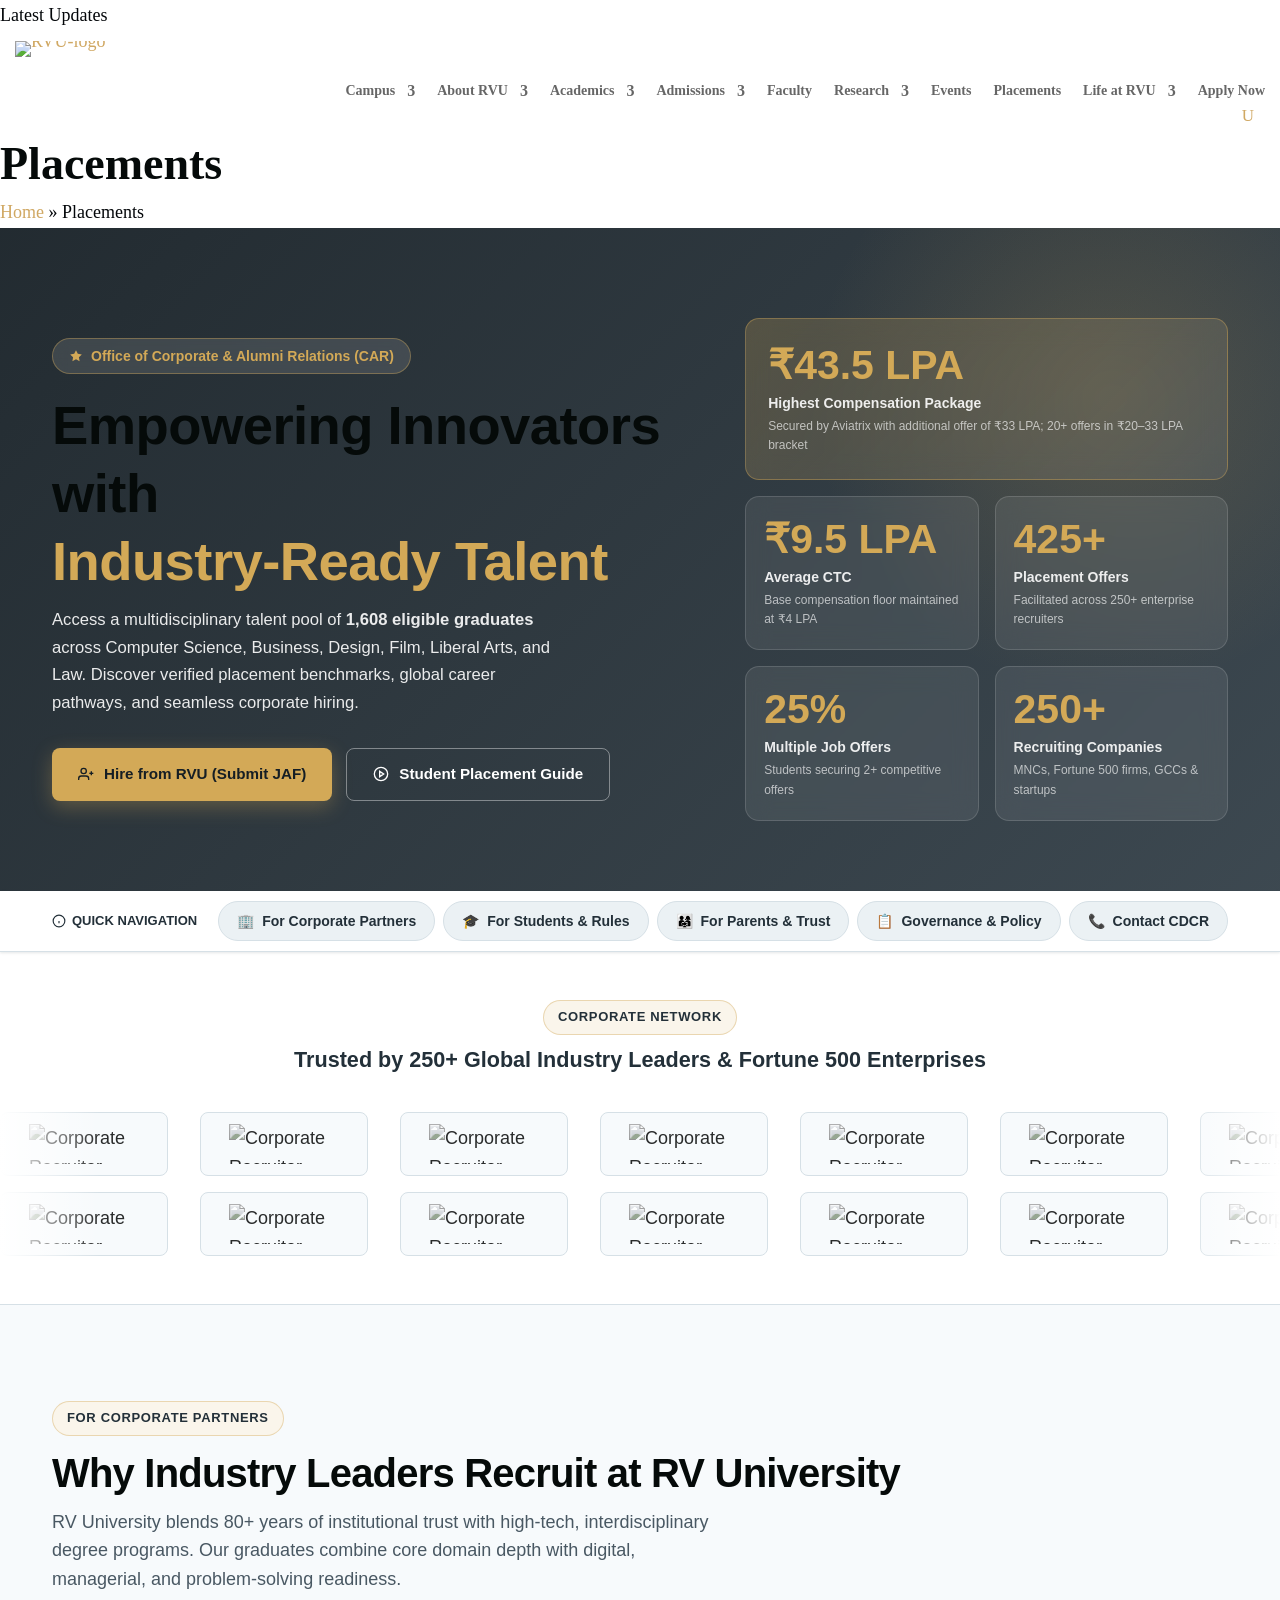
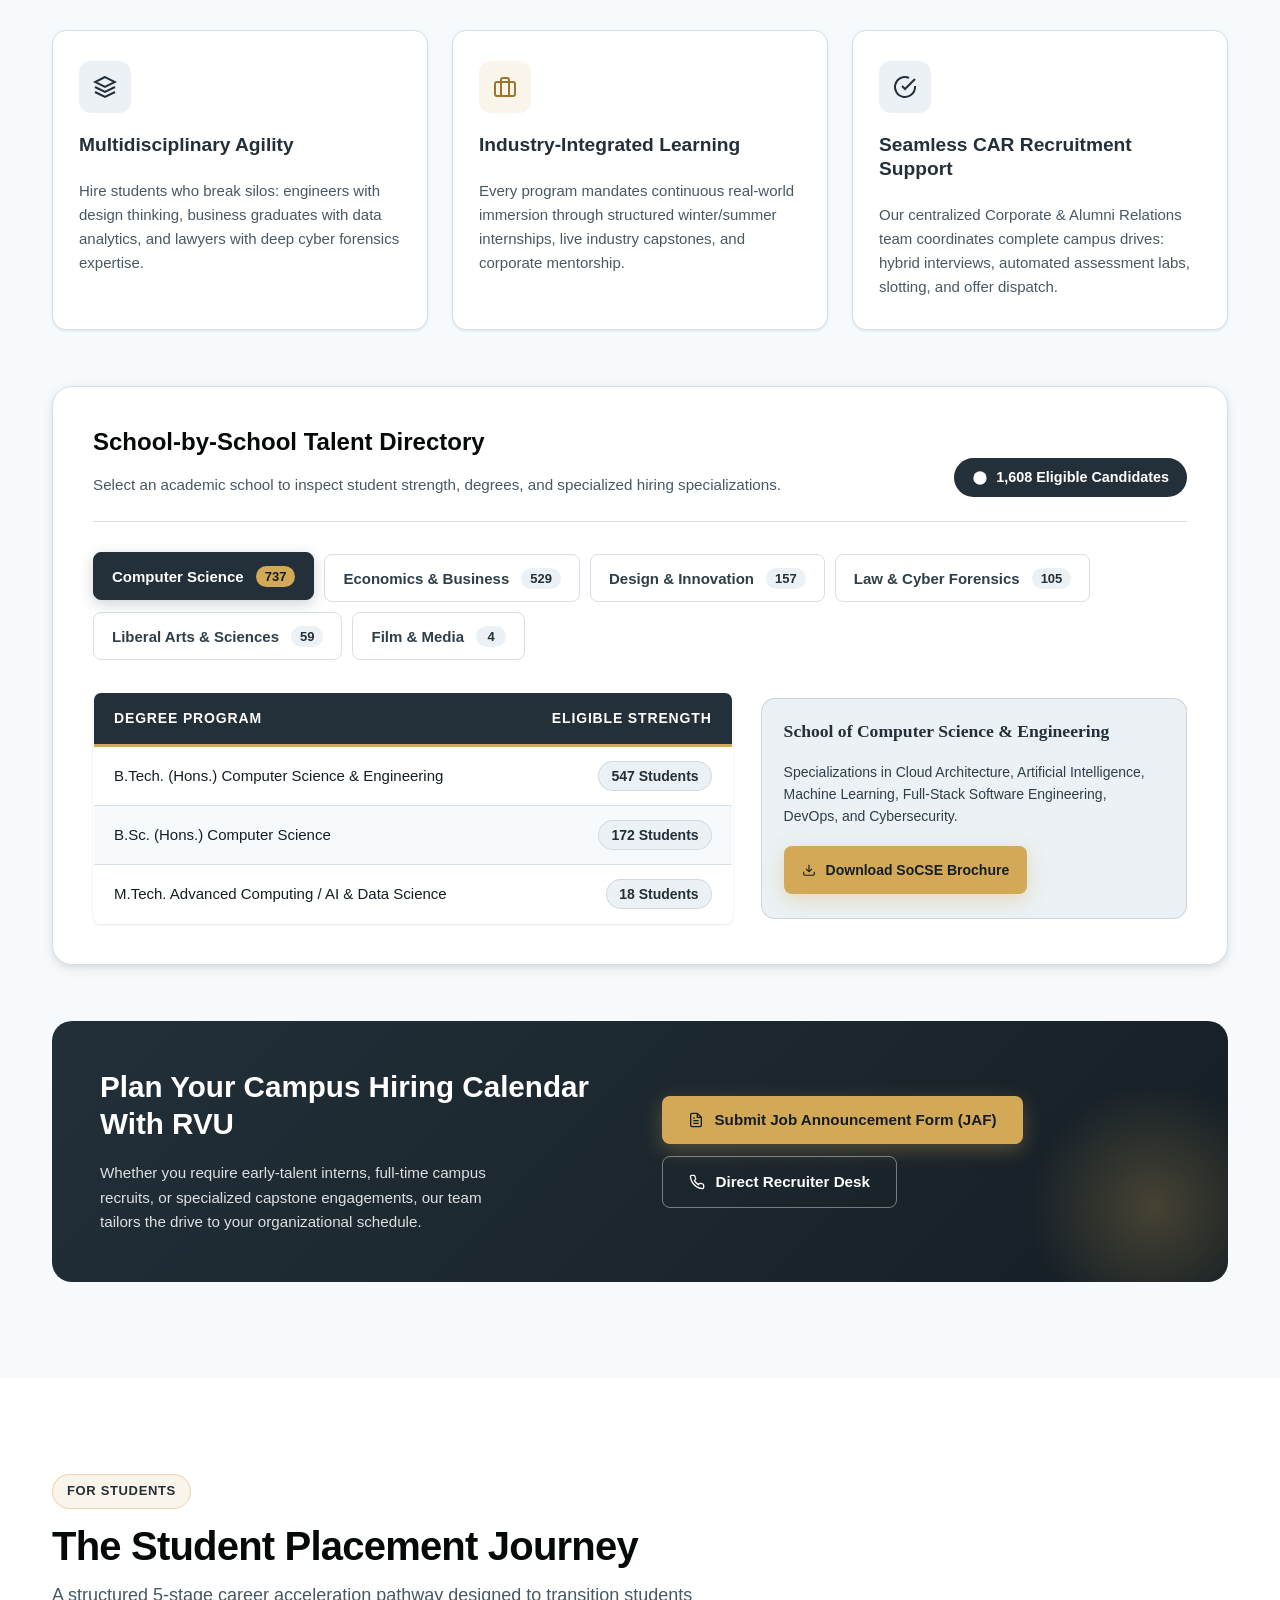
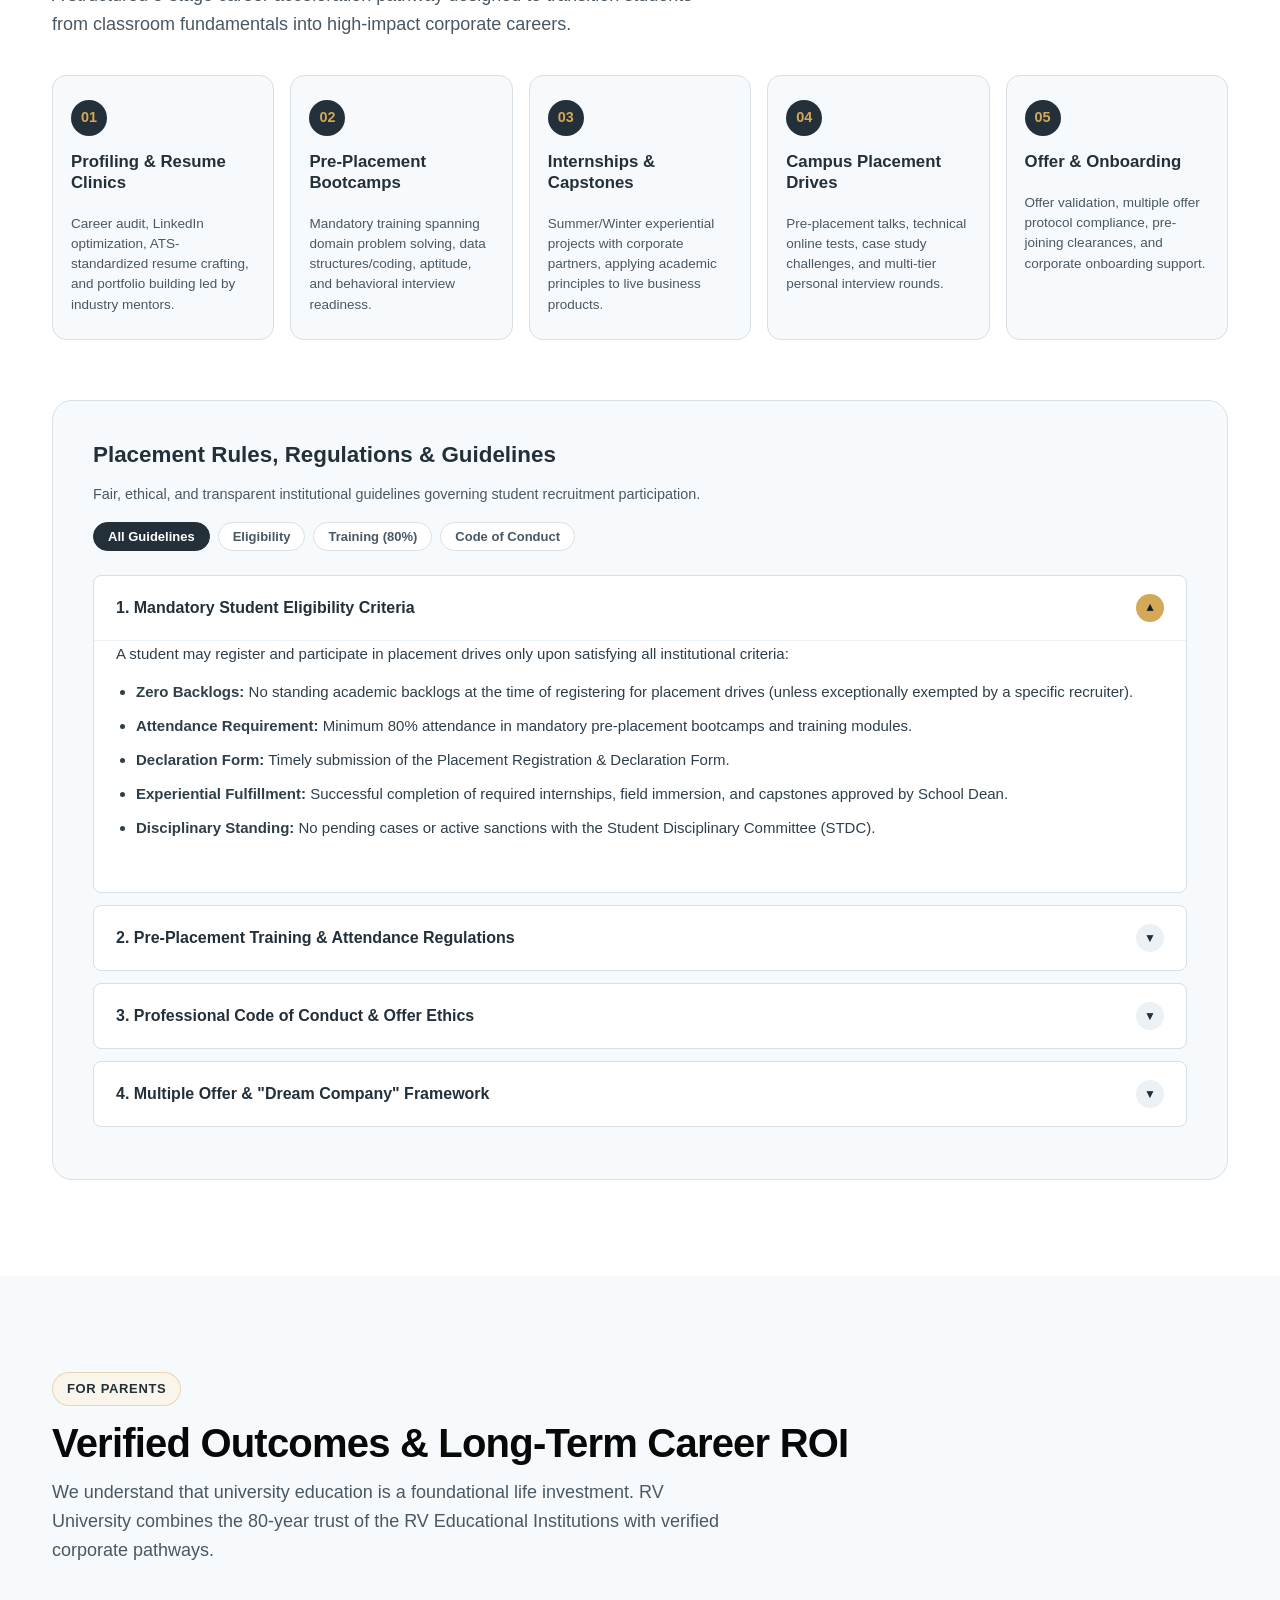
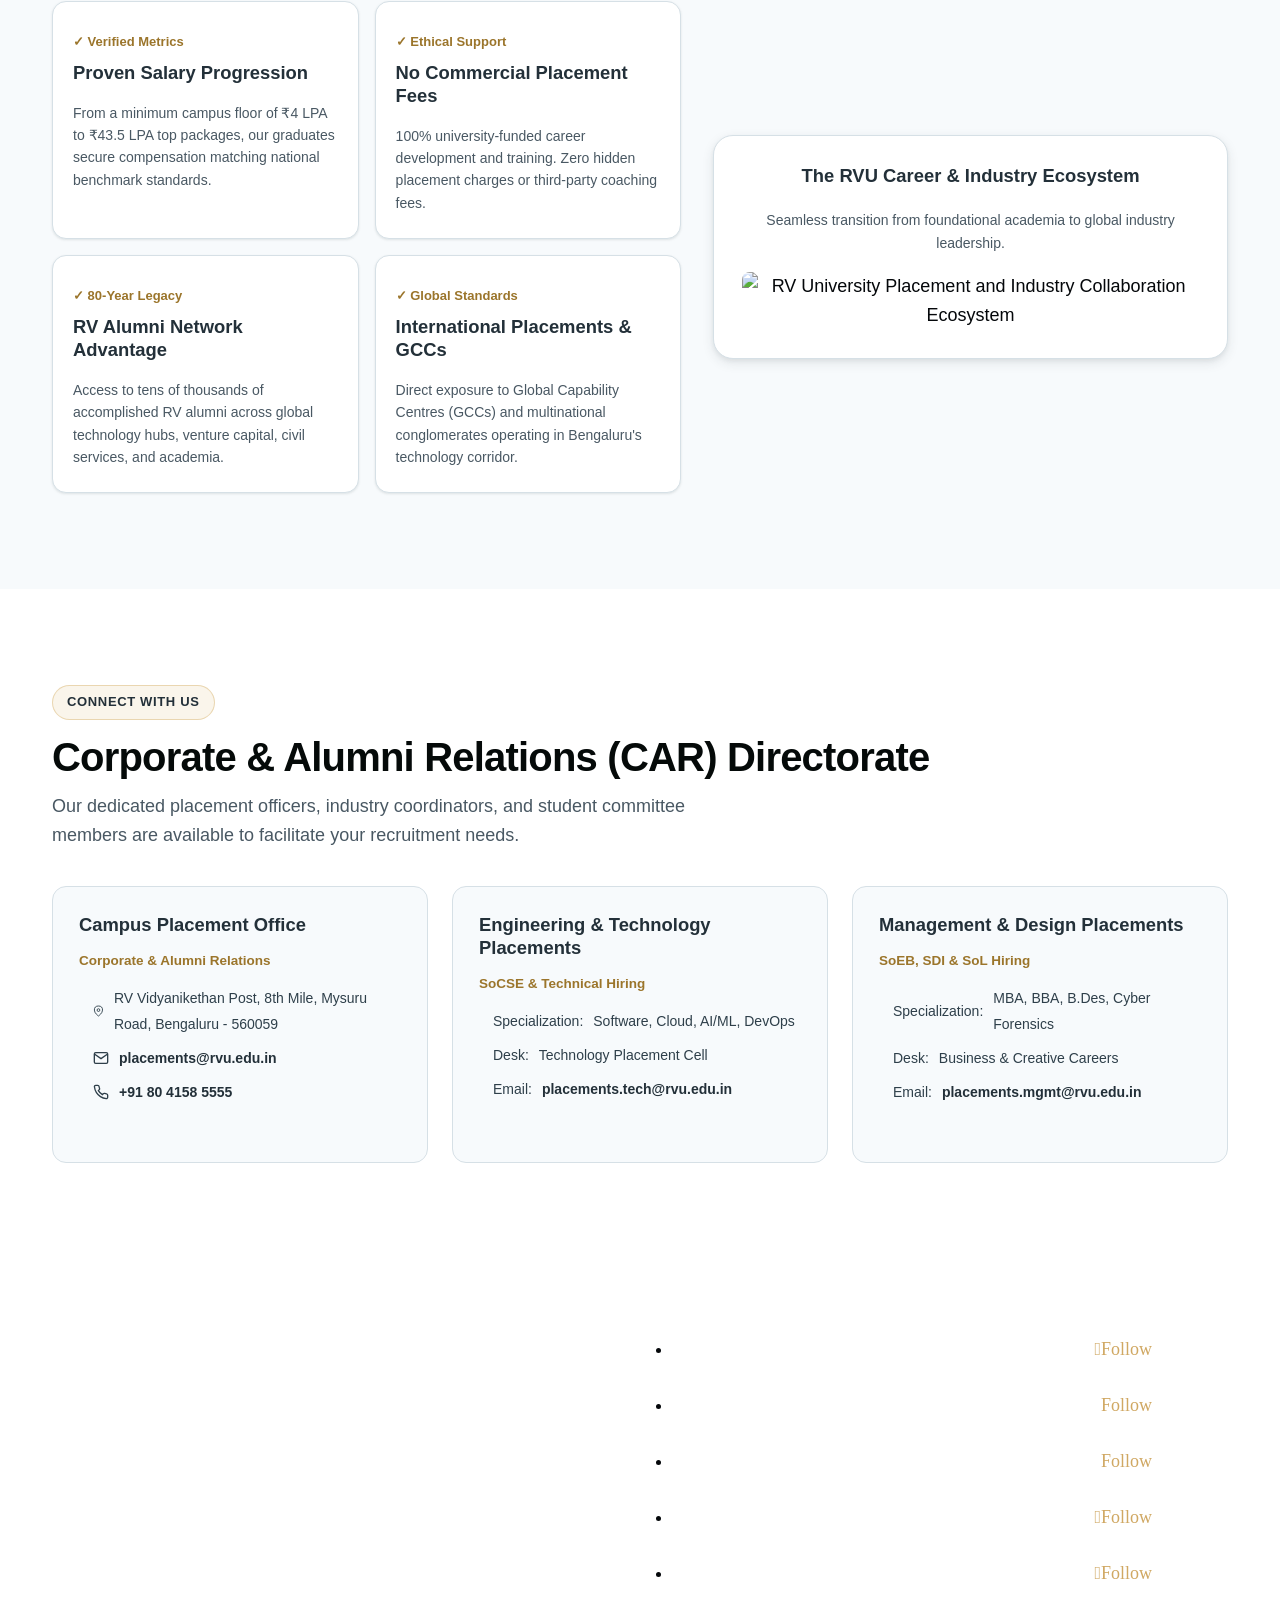
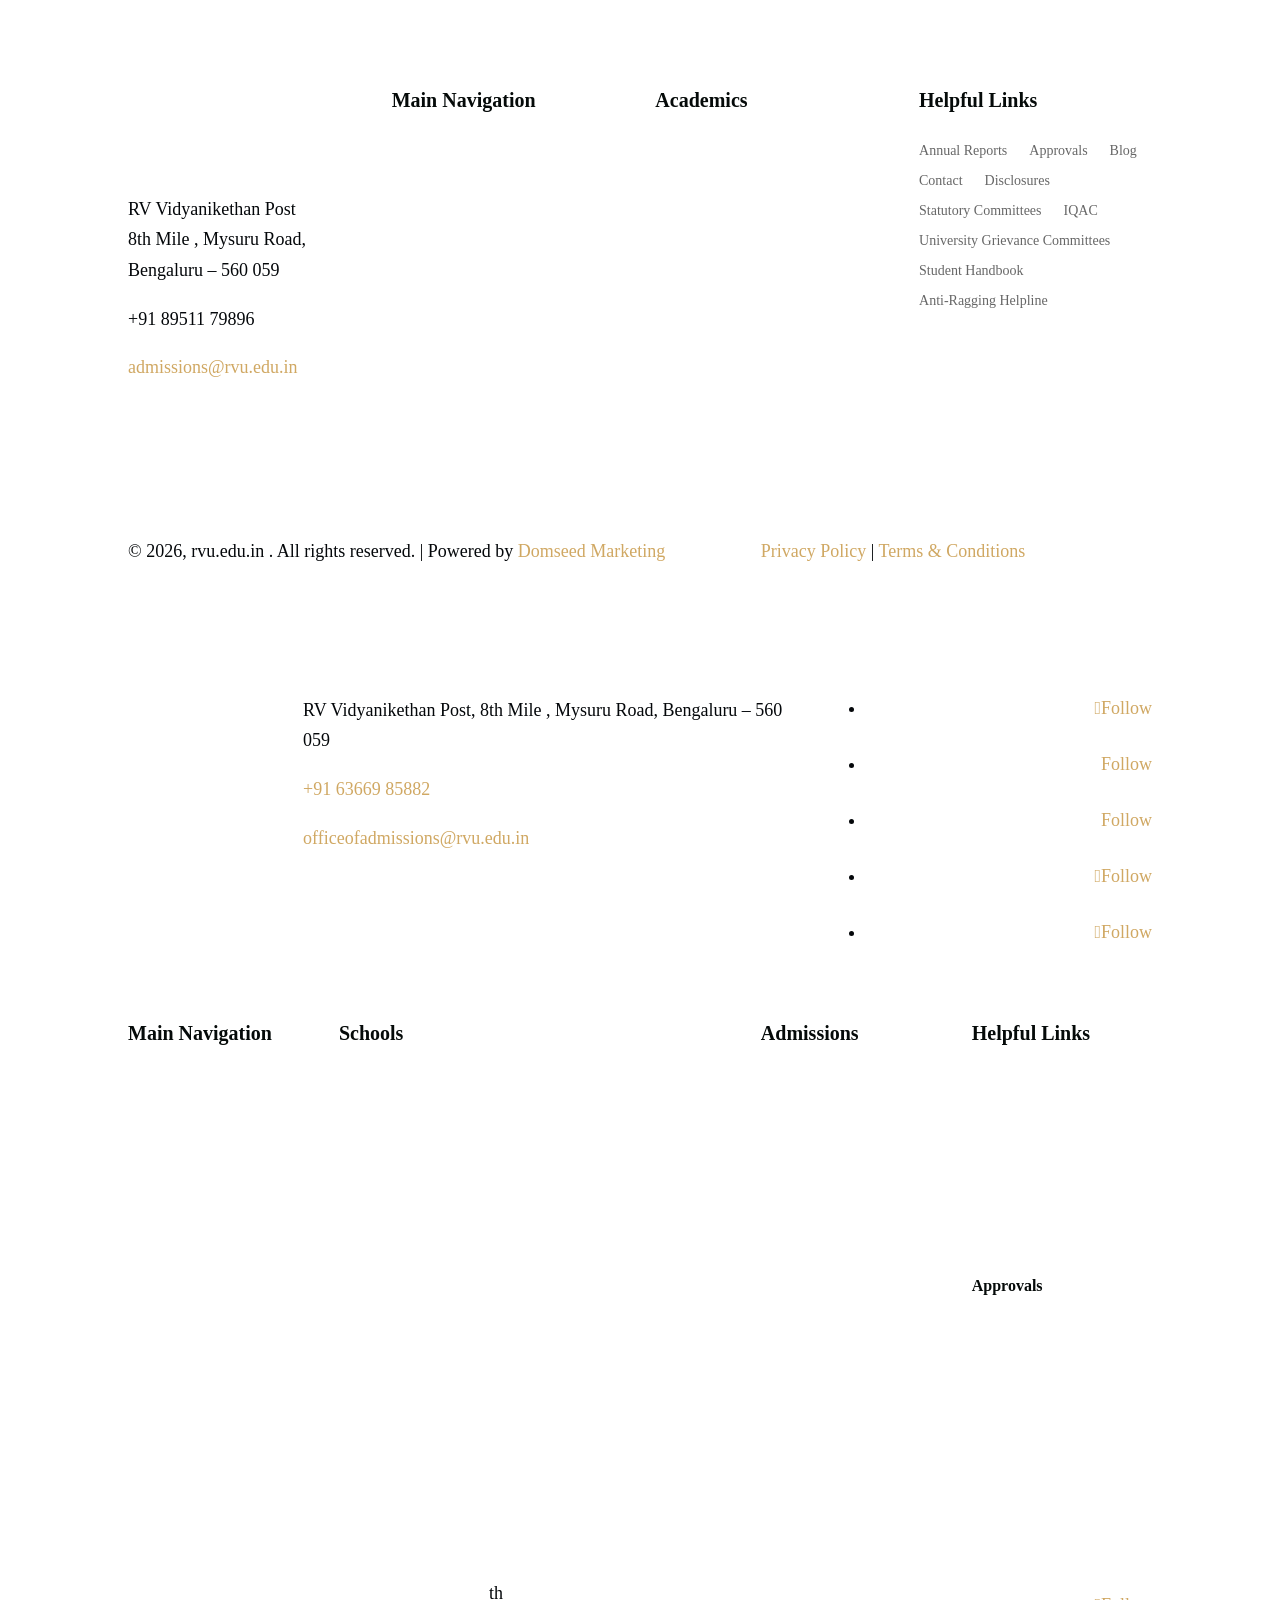
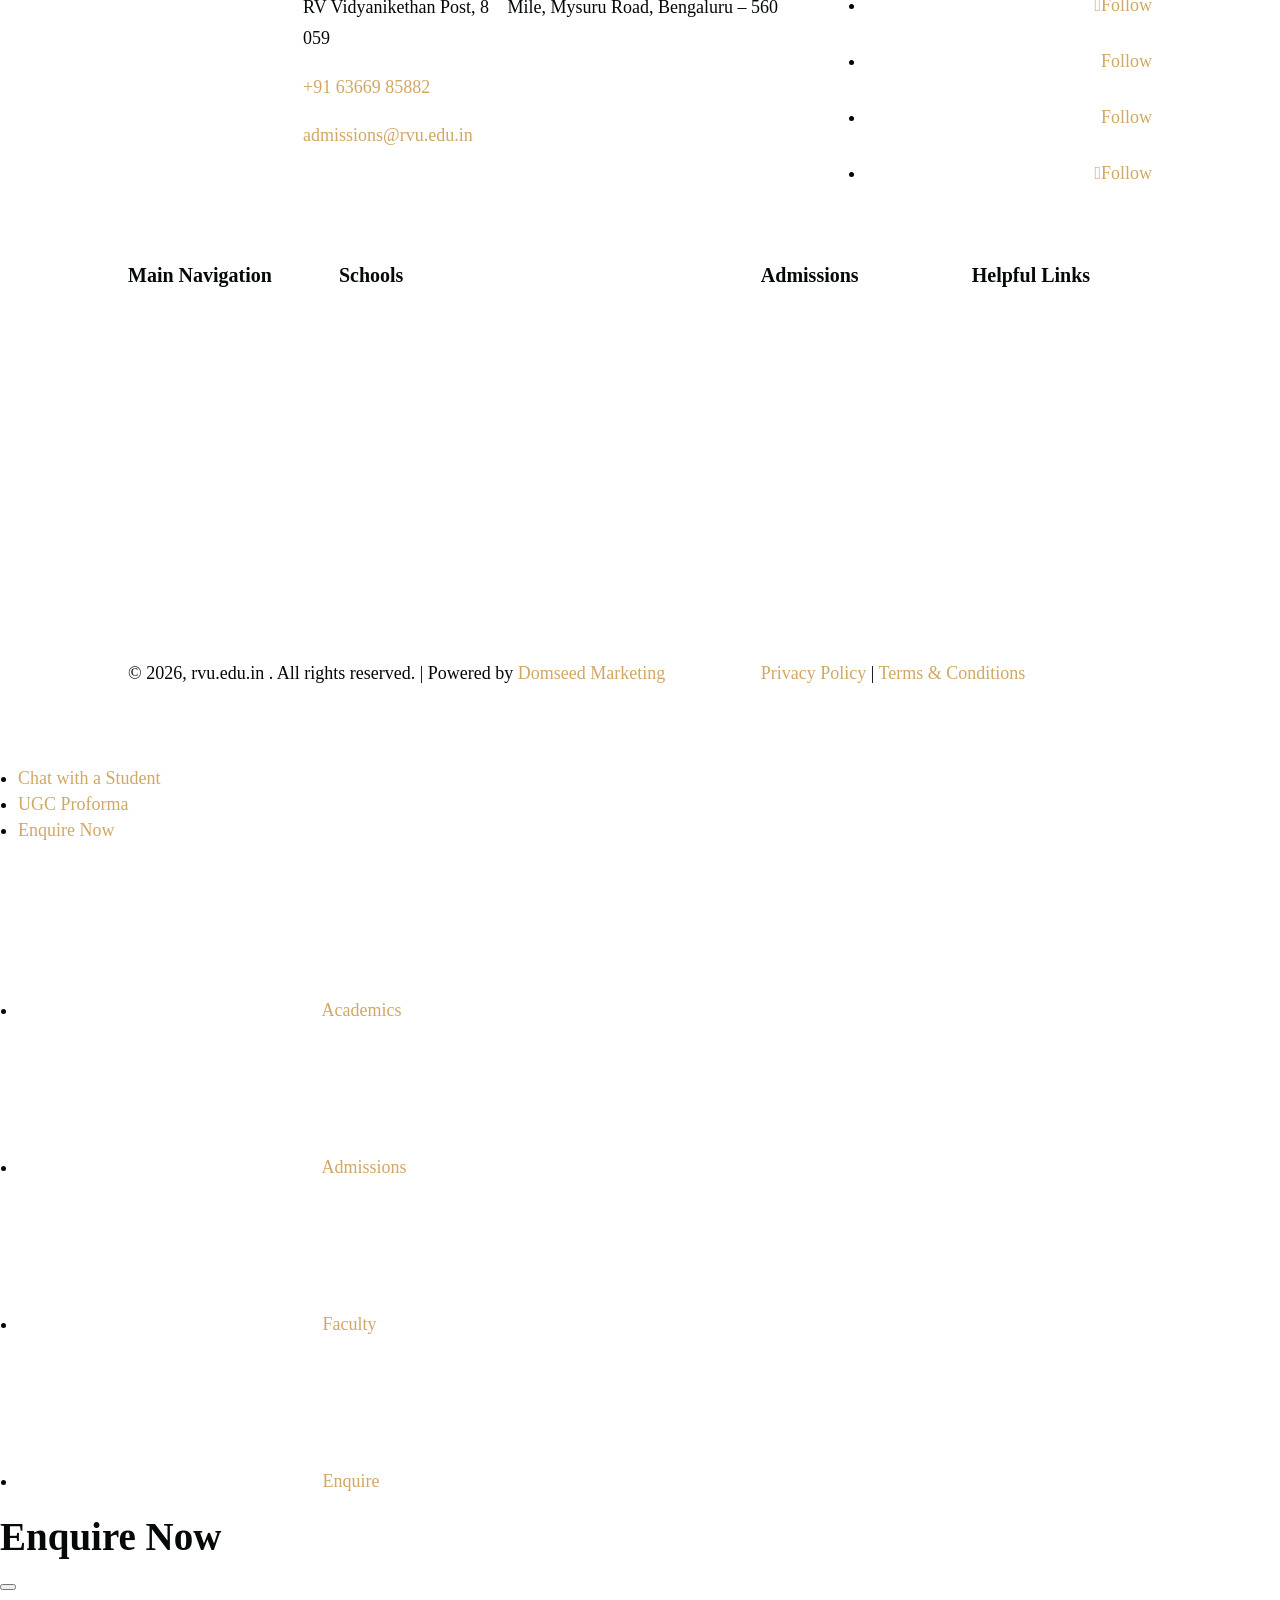
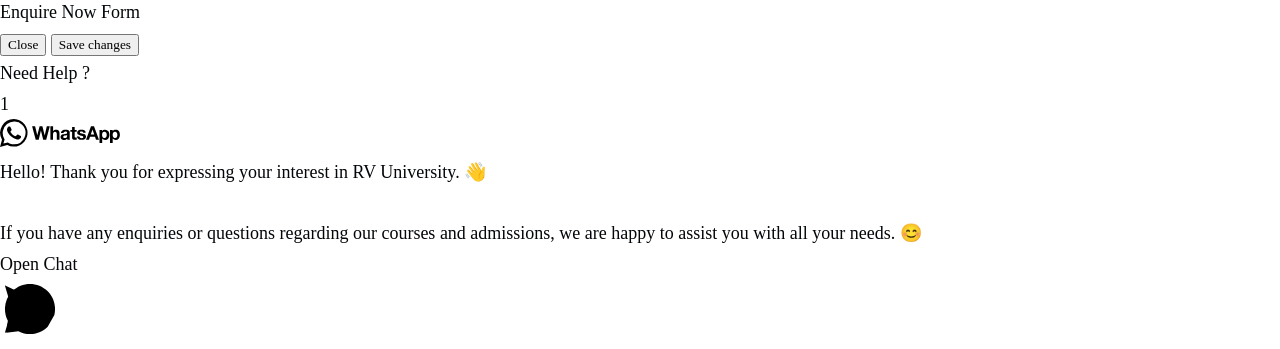
==== commit 0518c28c: "fix table contrast issues" ====
--- a/index.html
+++ b/index.html
@@ -657,22 +657,28 @@
         <!-- School Tabs -->
         <div class="rvu-school-tabs" role="tablist">
           <button class="rvu-tab-btn active" role="tab" aria-selected="true" data-school="socse">
-            Computer Science (737)
+            <span>Computer Science</span>
+            <span class="rvu-tab-count">737</span>
           </button>
           <button class="rvu-tab-btn" role="tab" aria-selected="false" data-school="soeb">
-            Economics & Business (529)
+            <span>Economics & Business</span>
+            <span class="rvu-tab-count">529</span>
           </button>
           <button class="rvu-tab-btn" role="tab" aria-selected="false" data-school="sdi">
-            Design & Innovation (157)
+            <span>Design & Innovation</span>
+            <span class="rvu-tab-count">157</span>
           </button>
           <button class="rvu-tab-btn" role="tab" aria-selected="false" data-school="sol">
-            Law & Cyber Forensics (105)
+            <span>Law & Cyber Forensics</span>
+            <span class="rvu-tab-count">105</span>
           </button>
           <button class="rvu-tab-btn" role="tab" aria-selected="false" data-school="solas">
-            Liberal Arts & Sciences (59)
+            <span>Liberal Arts & Sciences</span>
+            <span class="rvu-tab-count">59</span>
           </button>
           <button class="rvu-tab-btn" role="tab" aria-selected="false" data-school="sofmca">
-            Film & Media (4)
+            <span>Film & Media</span>
+            <span class="rvu-tab-count">4</span>
           </button>
         </div>
 
@@ -688,9 +694,9 @@
                   </tr>
                 </thead>
                 <tbody>
-                  <tr><td>B.Tech. (Hons.) Computer Science & Engineering</td><td class="strength">547 Students</td></tr>
-                  <tr><td>B.Sc. (Hons.) Computer Science</td><td class="strength">172 Students</td></tr>
-                  <tr><td>M.Tech. Advanced Computing / AI & Data Science</td><td class="strength">18 Students</td></tr>
+                  <tr><td>B.Tech. (Hons.) Computer Science & Engineering</td><td class="strength"><span class="rvu-strength-badge">547 Students</span></td></tr>
+                  <tr><td>B.Sc. (Hons.) Computer Science</td><td class="strength"><span class="rvu-strength-badge">172 Students</span></td></tr>
+                  <tr><td>M.Tech. Advanced Computing / AI & Data Science</td><td class="strength"><span class="rvu-strength-badge">18 Students</span></td></tr>
                 </tbody>
               </table>
             </div>
@@ -717,11 +723,11 @@
                   </tr>
                 </thead>
                 <tbody>
-                  <tr><td>MBA (Master of Business Administration)</td><td class="strength">177 Students</td></tr>
-                  <tr><td>B.Com. (Hons.) Finance, Accounting & Analytics</td><td class="strength">170 Students</td></tr>
-                  <tr><td>BBA (Hons.) Marketing, HR, Strategy</td><td class="strength">162 Students</td></tr>
-                  <tr><td>M.Sc. Economics & Public Policy</td><td class="strength">16 Students</td></tr>
-                  <tr><td>B.Sc. (Hons.) Economics & Data Science</td><td class="strength">4 Students</td></tr>
+                  <tr><td>MBA (Master of Business Administration)</td><td class="strength"><span class="rvu-strength-badge">177 Students</span></td></tr>
+                  <tr><td>B.Com. (Hons.) Finance, Accounting & Analytics</td><td class="strength"><span class="rvu-strength-badge">170 Students</span></td></tr>
+                  <tr><td>BBA (Hons.) Marketing, HR, Strategy</td><td class="strength"><span class="rvu-strength-badge">162 Students</span></td></tr>
+                  <tr><td>M.Sc. Economics & Public Policy</td><td class="strength"><span class="rvu-strength-badge">16 Students</span></td></tr>
+                  <tr><td>B.Sc. (Hons.) Economics & Data Science</td><td class="strength"><span class="rvu-strength-badge">4 Students</span></td></tr>
                 </tbody>
               </table>
             </div>
@@ -748,8 +754,8 @@
                   </tr>
                 </thead>
                 <tbody>
-                  <tr><td>B.Des. (Hons.) UI/UX, Product, Communication</td><td class="strength">123 Students</td></tr>
-                  <tr><td>M.Des. User Experience & Strategic Design</td><td class="strength">34 Students</td></tr>
+                  <tr><td>B.Des. (Hons.) UI/UX, Product, Communication</td><td class="strength"><span class="rvu-strength-badge">123 Students</span></td></tr>
+                  <tr><td>M.Des. User Experience & Strategic Design</td><td class="strength"><span class="rvu-strength-badge">34 Students</span></td></tr>
                 </tbody>
               </table>
             </div>
@@ -776,8 +782,8 @@
                   </tr>
                 </thead>
                 <tbody>
-                  <tr><td>B.Sc. (Hons.) Criminology, Cyber Law & Forensics</td><td class="strength">70 Students</td></tr>
-                  <tr><td>LL.M. Corporate Law / Intellectual Property</td><td class="strength">35 Students</td></tr>
+                  <tr><td>B.Sc. (Hons.) Criminology, Cyber Law & Forensics</td><td class="strength"><span class="rvu-strength-badge">70 Students</span></td></tr>
+                  <tr><td>LL.M. Corporate Law / Intellectual Property</td><td class="strength"><span class="rvu-strength-badge">35 Students</span></td></tr>
                 </tbody>
               </table>
             </div>
@@ -804,10 +810,10 @@
                   </tr>
                 </thead>
                 <tbody>
-                  <tr><td>B.Sc. (Hons.) Psychology</td><td class="strength">30 Students</td></tr>
-                  <tr><td>M.Sc. Applied & Clinical Psychology</td><td class="strength">23 Students</td></tr>
-                  <tr><td>B.A. (Hons.) Politics & International Relations</td><td class="strength">4 Students</td></tr>
-                  <tr><td>B.Sc. (Hons.) Environmental Science</td><td class="strength">2 Students</td></tr>
+                  <tr><td>B.Sc. (Hons.) Psychology</td><td class="strength"><span class="rvu-strength-badge">30 Students</span></td></tr>
+                  <tr><td>M.Sc. Applied & Clinical Psychology</td><td class="strength"><span class="rvu-strength-badge">23 Students</span></td></tr>
+                  <tr><td>B.A. (Hons.) Politics & International Relations</td><td class="strength"><span class="rvu-strength-badge">4 Students</span></td></tr>
+                  <tr><td>B.Sc. (Hons.) Environmental Science</td><td class="strength"><span class="rvu-strength-badge">2 Students</span></td></tr>
                 </tbody>
               </table>
             </div>
@@ -834,7 +840,7 @@
                   </tr>
                 </thead>
                 <tbody>
-                  <tr><td>B.Sc. (Hons.) Filmmaking & Visual Storytelling</td><td class="strength">4 Students</td></tr>
+                  <tr><td>B.Sc. (Hons.) Filmmaking & Visual Storytelling</td><td class="strength"><span class="rvu-strength-badge">4 Students</span></td></tr>
                 </tbody>
               </table>
             </div>
--- a/css/redesign.css
+++ b/css/redesign.css
@@ -1,38 +1,54 @@
 /* ==========================================================================
    RV UNIVERSITY PLACEMENTS PAGE REDESIGN
-   Brand Colors: RVU Royal Navy (#002147) & Heritage Gold (#EAAA00)
-   Designed for Stakeholders: Corporate Partners, Students & Parents
+   Exact College Brand Colors specified:
+   - Blue Shade Color: #233039 (RVU Signature Slate Blue)
+   - Golden Color: #d3a957 (RVU Warm College Gold)
    ========================================================================== */
 
 :root {
-  --rvu-navy: #002147;
-  --rvu-navy-dark: #00152e;
-  --rvu-navy-light: #0d3266;
-  --rvu-navy-tint: #eaf1fa;
-  --rvu-gold: #eaaa00;
-  --rvu-gold-hover: #c99200;
-  --rvu-gold-dark: #a87900;
-  --rvu-gold-light: #fff8e6;
-  --rvu-crimson: #a31d24;
-  --rvu-emerald: #0d9488;
-  --rvu-slate-900: #0f172a;
-  --rvu-slate-800: #1e293b;
-  --rvu-slate-700: #334155;
-  --rvu-slate-600: #475569;
-  --rvu-slate-500: #64748b;
-  --rvu-slate-400: #94a3b8;
-  --rvu-slate-200: #e2e8f0;
-  --rvu-slate-100: #f1f5f9;
-  --rvu-slate-50: #f8fafc;
+  /* Exact User-Specified College Colors */
+  --rvu-primary: #233039;
+  --rvu-primary-dark: #151e24;
+  --rvu-primary-light: #2e3f4a;
+  --rvu-primary-tint: #ebf1f4;
+  
+  --rvu-secondary: #d3a957;
+  --rvu-secondary-hover: #be9443;
+  --rvu-secondary-dark: #9b752b;
+  --rvu-secondary-light: #faf5eb;
+  --rvu-secondary-border: rgba(211, 169, 87, 0.4);
+  
+  /* Semantic Aliases */
+  --rvu-navy: #233039;
+  --rvu-navy-dark: #151e24;
+  --rvu-navy-light: #2e3f4a;
+  --rvu-navy-tint: #ebf1f4;
+  --rvu-gold: #d3a957;
+  --rvu-gold-hover: #be9443;
+  --rvu-gold-dark: #9b752b;
+  --rvu-gold-light: #faf5eb;
+  
+  --rvu-heading: #050a09;
+  --rvu-body: #04070a;
+  
+  --rvu-slate-900: #151e24;
+  --rvu-slate-800: #233039;
+  --rvu-slate-700: #2e3f4a;
+  --rvu-slate-600: #495863;
+  --rvu-slate-500: #62727e;
+  --rvu-slate-400: #8a9ba7;
+  --rvu-slate-200: #d6e0e6;
+  --rvu-slate-100: #ebf1f4;
+  --rvu-slate-50: #f7fafc;
   --rvu-white: #ffffff;
   
   --rvu-font-display: 'Playfair Display', Georgia, serif;
   --rvu-font-sans: 'Montserrat', -apple-system, BlinkMacSystemFont, 'Segoe UI', Roboto, sans-serif;
   
-  --rvu-shadow-sm: 0 1px 3px rgba(0, 33, 71, 0.06), 0 1px 2px rgba(0, 33, 71, 0.04);
-  --rvu-shadow-md: 0 4px 12px rgba(0, 33, 71, 0.08), 0 2px 4px rgba(0, 33, 71, 0.04);
-  --rvu-shadow-lg: 0 12px 28px rgba(0, 33, 71, 0.12), 0 4px 8px rgba(0, 33, 71, 0.06);
-  --rvu-shadow-gold: 0 8px 20px rgba(234, 170, 0, 0.25);
+  --rvu-shadow-sm: 0 1px 3px rgba(35, 48, 57, 0.08), 0 1px 2px rgba(35, 48, 57, 0.04);
+  --rvu-shadow-md: 0 4px 12px rgba(35, 48, 57, 0.1), 0 2px 4px rgba(35, 48, 57, 0.06);
+  --rvu-shadow-lg: 0 12px 28px rgba(35, 48, 57, 0.14), 0 4px 8px rgba(35, 48, 57, 0.08);
+  --rvu-shadow-gold: 0 6px 20px rgba(211, 169, 87, 0.32);
   
   --rvu-radius-sm: 8px;
   --rvu-radius-md: 14px;
@@ -45,7 +61,7 @@
 /* Base resets & scoping */
 .rvu-redesign {
   font-family: var(--rvu-font-sans);
-  color: var(--rvu-slate-800);
+  color: var(--rvu-body);
   background-color: var(--rvu-slate-50);
   line-height: 1.6;
   -webkit-font-smoothing: antialiased;
@@ -72,7 +88,7 @@
 .rvu-redesign h2, 
 .rvu-redesign h3, 
 .rvu-redesign h4 {
-  color: var(--rvu-navy);
+  color: var(--rvu-heading);
   font-family: var(--rvu-font-sans);
   font-weight: 700;
   line-height: 1.25;
@@ -82,6 +98,7 @@
 .rvu-section-title {
   font-size: clamp(1.75rem, 3.5vw, 2.5rem);
   letter-spacing: -0.02em;
+  color: var(--rvu-primary);
   text-wrap: balance;
   margin-bottom: 12px;
 }
@@ -102,19 +119,20 @@
   font-weight: 700;
   letter-spacing: 0.05em;
   text-transform: uppercase;
-  color: var(--rvu-navy);
+  color: var(--rvu-primary);
   background-color: var(--rvu-gold-light);
-  border: 1px solid rgba(234, 170, 0, 0.4);
+  border: 1px solid var(--rvu-secondary-border);
   padding: 6px 14px;
   border-radius: var(--rvu-radius-full);
   margin-bottom: 12px;
 }
 
-/* Hero Section with Bento Statistics */
+/* Hero Section with Official RVU Placement Banner */
 .rvu-hero {
-  background: linear-gradient(135deg, var(--rvu-navy-dark) 0%, var(--rvu-navy) 60%, var(--rvu-navy-light) 100%);
+  background: linear-gradient(135deg, rgba(21, 30, 36, 0.94) 0%, rgba(35, 48, 57, 0.88) 100%),
+              url('https://d2b6aloc836m7p.cloudfront.net/wp-content/uploads/2026/08/Webbanner-1920-x-850_1920-x-850-scaled.jpg') center/cover no-repeat;
   color: var(--rvu-white);
-  padding: clamp(48px, 8vw, 84px) 0 clamp(40px, 6vw, 64px);
+  padding: clamp(52px, 8vw, 90px) 0 clamp(44px, 6vw, 70px);
   position: relative;
   overflow: hidden;
 }
@@ -126,7 +144,7 @@
   right: -10%;
   width: 600px;
   height: 600px;
-  background: radial-gradient(circle, rgba(234, 170, 0, 0.18) 0%, rgba(0, 33, 71, 0) 70%);
+  background: radial-gradient(circle, rgba(211, 169, 87, 0.18) 0%, rgba(35, 48, 57, 0) 70%);
   pointer-events: none;
 }
 
@@ -156,7 +174,7 @@
   font-size: 0.875rem;
   font-weight: 600;
   color: var(--rvu-gold);
-  border: 1px solid rgba(234, 170, 0, 0.3);
+  border: 1px solid var(--rvu-secondary-border);
   margin-bottom: 18px;
 }
 
@@ -177,7 +195,7 @@
 
 .rvu-hero-paragraph {
   font-size: clamp(1rem, 1.3vw, 1.15rem);
-  color: rgba(255, 255, 255, 0.88);
+  color: rgba(255, 255, 255, 0.9);
   line-height: 1.65;
   margin-bottom: 32px;
   max-width: 54ch;
@@ -207,14 +225,14 @@
 
 .rvu-btn-primary {
   background-color: var(--rvu-gold);
-  color: var(--rvu-navy-dark);
+  color: var(--rvu-primary-dark);
   box-shadow: var(--rvu-shadow-gold);
 }
 
 .rvu-btn-primary:hover {
   background-color: var(--rvu-gold-hover);
+  color: var(--rvu-primary-dark);
   transform: translateY(-2px);
-  color: var(--rvu-navy-dark);
 }
 
 .rvu-btn-outline-light {
@@ -224,7 +242,7 @@
 }
 
 .rvu-btn-outline-light:hover {
-  background-color: rgba(255, 255, 255, 0.1);
+  background-color: rgba(255, 255, 255, 0.12);
   border-color: var(--rvu-white);
   color: var(--rvu-white);
 }
@@ -237,8 +255,8 @@
 }
 
 .rvu-bento-card {
-  background: rgba(255, 255, 255, 0.07);
-  border: 1px solid rgba(255, 255, 255, 0.12);
+  background: rgba(255, 255, 255, 0.08);
+  border: 1px solid rgba(255, 255, 255, 0.14);
   border-radius: var(--rvu-radius-md);
   padding: 20px 18px;
   backdrop-filter: blur(12px);
@@ -249,15 +267,15 @@
 }
 
 .rvu-bento-card:hover {
-  background: rgba(255, 255, 255, 0.12);
-  border-color: rgba(234, 170, 0, 0.5);
+  background: rgba(255, 255, 255, 0.14);
+  border-color: var(--rvu-gold);
   transform: translateY(-3px);
 }
 
 .rvu-bento-card.featured {
   grid-column: span 2;
-  background: linear-gradient(135deg, rgba(234, 170, 0, 0.18) 0%, rgba(255, 255, 255, 0.08) 100%);
-  border: 1px solid rgba(234, 170, 0, 0.4);
+  background: linear-gradient(135deg, rgba(211, 169, 87, 0.24) 0%, rgba(255, 255, 255, 0.08) 100%);
+  border: 1px solid var(--rvu-secondary-border);
   padding: 24px 22px;
 }
 
@@ -273,13 +291,13 @@
 .rvu-stat-label {
   font-size: 0.875rem;
   font-weight: 600;
-  color: rgba(255, 255, 255, 0.85);
+  color: rgba(255, 255, 255, 0.9);
   line-height: 1.35;
 }
 
 .rvu-stat-subtext {
   font-size: 0.75rem;
-  color: rgba(255, 255, 255, 0.6);
+  color: rgba(255, 255, 255, 0.65);
   margin-top: 4px;
 }
 
@@ -311,7 +329,7 @@
   font-size: 0.8125rem;
   font-weight: 700;
   text-transform: uppercase;
-  color: var(--rvu-slate-500);
+  color: var(--rvu-primary);
   white-space: nowrap;
   display: flex;
   align-items: center;
@@ -330,8 +348,8 @@
   padding: 8px 18px;
   font-size: 0.875rem;
   font-weight: 600;
-  color: var(--rvu-navy);
-  background-color: var(--rvu-slate-100);
+  color: var(--rvu-primary);
+  background-color: var(--rvu-primary-tint);
   border: 1px solid var(--rvu-slate-200);
   border-radius: var(--rvu-radius-full);
   text-decoration: none;
@@ -341,16 +359,12 @@
 
 .rvu-pill-link:hover,
 .rvu-pill-link.active {
-  background-color: var(--rvu-navy);
+  background-color: var(--rvu-primary);
   color: var(--rvu-white);
-  border-color: var(--rvu-navy);
+  border-color: var(--rvu-primary);
 }
 
 .rvu-pill-link i {
-  color: var(--rvu-gold);
-}
-
-.rvu-pill-link:hover i {
   color: var(--rvu-gold);
 }
 
@@ -368,7 +382,7 @@
 
 .rvu-marquee-header h3 {
   font-size: 1.35rem;
-  color: var(--rvu-navy);
+  color: var(--rvu-primary);
   font-weight: 700;
 }
 
@@ -486,7 +500,7 @@
 
 .rvu-feature-card:hover {
   box-shadow: var(--rvu-shadow-md);
-  border-color: rgba(0, 33, 71, 0.2);
+  border-color: var(--rvu-gold);
   transform: translateY(-3px);
 }
 
@@ -494,8 +508,8 @@
   width: 52px;
   height: 52px;
   border-radius: 12px;
-  background-color: var(--rvu-navy-tint);
-  color: var(--rvu-navy);
+  background-color: var(--rvu-primary-tint);
+  color: var(--rvu-primary);
   display: flex;
   align-items: center;
   justify-content: center;
@@ -510,6 +524,7 @@
 
 .rvu-feature-card h4 {
   font-size: 1.2rem;
+  color: var(--rvu-primary);
   margin-bottom: 12px;
 }
 
@@ -545,7 +560,7 @@
   display: inline-flex;
   align-items: center;
   gap: 8px;
-  background-color: var(--rvu-navy);
+  background-color: var(--rvu-primary);
   color: var(--rvu-white);
   padding: 8px 18px;
   border-radius: var(--rvu-radius-full);
@@ -555,52 +570,99 @@
 
 .rvu-school-tabs {
   display: flex;
+  flex-wrap: wrap;
   gap: 10px;
-  overflow-x: auto;
-  scrollbar-width: none;
-  padding-bottom: 16px;
-  margin-bottom: 24px;
-  border-bottom: 2px solid var(--rvu-slate-100);
-}
-
-.rvu-school-tabs::-webkit-scrollbar {
-  display: none;
+  padding-bottom: 4px;
+  margin-bottom: 28px;
+  overflow: visible;
 }
 
 .rvu-tab-btn {
-  background: none;
-  border: none;
+  display: inline-flex;
+  align-items: center;
+  justify-content: space-between;
+  gap: 12px;
+  background-color: var(--rvu-white);
+  border: 1.5px solid var(--rvu-slate-200);
   padding: 10px 18px;
+  min-height: 48px;
+  font-family: var(--rvu-font-sans);
   font-size: 0.9375rem;
   font-weight: 600;
-  color: var(--rvu-slate-600);
+  color: var(--rvu-slate-700);
   cursor: pointer;
-  white-space: nowrap;
   border-radius: var(--rvu-radius-sm);
   transition: var(--rvu-transition);
-  position: relative;
+  text-align: left;
 }
 
 .rvu-tab-btn:hover {
-  color: var(--rvu-navy);
-  background-color: var(--rvu-slate-100);
+  color: var(--rvu-primary);
+  background-color: var(--rvu-primary-tint);
+  border-color: var(--rvu-gold);
+  transform: translateY(-2px);
+  box-shadow: var(--rvu-shadow-sm);
+}
+
+.rvu-tab-btn:focus-visible {
+  outline: 2px solid var(--rvu-gold);
+  outline-offset: 2px;
 }
 
 .rvu-tab-btn.active {
-  color: var(--rvu-navy);
-  background-color: var(--rvu-navy-tint);
+  color: var(--rvu-white) !important;
+  background-color: var(--rvu-primary) !important;
+  border-color: var(--rvu-primary) !important;
   font-weight: 700;
-}
-
-.rvu-tab-btn.active::after {
-  content: '';
-  position: absolute;
-  bottom: -18px;
-  left: 0;
-  right: 0;
-  height: 3px;
-  background-color: var(--rvu-gold);
-  border-radius: 3px 3px 0 0;
+  box-shadow: 0 4px 14px rgba(35, 48, 57, 0.22);
+  transform: translateY(-2px);
+}
+
+.rvu-tab-count {
+  display: inline-flex;
+  align-items: center;
+  justify-content: center;
+  padding: 3px 9px;
+  min-width: 30px;
+  font-size: 0.8125rem;
+  font-weight: 700;
+  border-radius: var(--rvu-radius-full);
+  background-color: var(--rvu-primary-tint);
+  color: var(--rvu-primary);
+  transition: var(--rvu-transition);
+}
+
+.rvu-tab-btn:hover .rvu-tab-count {
+  background-color: var(--rvu-white);
+  color: var(--rvu-primary);
+}
+
+.rvu-tab-btn.active .rvu-tab-count {
+  background-color: var(--rvu-gold) !important;
+  color: var(--rvu-slate-900) !important;
+  font-weight: 800;
+}
+
+/* Responsive grid for school tabs on smaller screens */
+@media (max-width: 640px) {
+  .rvu-school-tabs {
+    display: grid;
+    grid-template-columns: 1fr;
+    gap: 8px;
+  }
+  
+  .rvu-tab-btn {
+    width: 100%;
+    padding: 12px 16px;
+  }
+}
+
+@media (min-width: 641px) and (max-width: 991px) {
+  .rvu-school-tabs {
+    display: grid;
+    grid-template-columns: repeat(2, 1fr);
+    gap: 10px;
+  }
 }
 
 .rvu-tab-pane {
@@ -630,56 +692,113 @@
   }
 }
 
+/* TABLE HEADERS - ULTRA HIGH CONTRAST & WCAG AAA COMPLIANT */
+.entry-content table.rvu-programs-table,
+.rvu-redesign table.rvu-programs-table,
 .rvu-programs-table {
-  width: 100%;
-  border-collapse: collapse;
-  background-color: var(--rvu-slate-50);
-  border-radius: var(--rvu-radius-sm);
-  overflow: hidden;
-  border: 1px solid var(--rvu-slate-200);
-}
-
+  width: 100% !important;
+  border-collapse: collapse !important;
+  background-color: var(--rvu-white) !important;
+  border-radius: var(--rvu-radius-sm) !important;
+  overflow: hidden !important;
+  border: 1px solid var(--rvu-slate-200) !important;
+  box-shadow: var(--rvu-shadow-sm) !important;
+  margin-bottom: 0 !important;
+}
+
+/* High specificity overrides against Divi .entry-content thead th, .entry-content tr th { color: #555 } */
+.entry-content table.rvu-programs-table thead th,
+.entry-content table.rvu-programs-table tr th,
+.entry-content .rvu-programs-table th,
+.rvu-redesign .rvu-programs-table th,
 .rvu-programs-table th {
-  background-color: var(--rvu-navy);
-  color: var(--rvu-white);
-  padding: 12px 18px;
-  text-align: left;
-  font-size: 0.875rem;
-  font-weight: 700;
-  letter-spacing: 0.02em;
-}
-
+  background-color: #233039 !important; /* RVU Signature Slate Blue */
+  color: #ffffff !important;           /* Pure Crisp White: 12.8:1 AAA contrast against #233039 */
+  font-family: var(--rvu-font-sans) !important;
+  font-size: 0.875rem !important;
+  font-weight: 800 !important;
+  text-transform: uppercase !important;
+  letter-spacing: 0.06em !important;
+  padding: 16px 20px !important;
+  border: none !important;
+  border-bottom: 3px solid #d3a957 !important; /* RVU Warm College Gold Accent Line */
+  text-align: left !important;
+  vertical-align: middle !important;
+  line-height: 1.3 !important;
+  -webkit-font-smoothing: antialiased;
+}
+
+.entry-content table.rvu-programs-table th:last-child,
+.rvu-programs-table th:last-child {
+  text-align: right !important;
+}
+
+.entry-content table.rvu-programs-table tbody td,
+.entry-content table.rvu-programs-table tr td,
+.entry-content .rvu-programs-table td,
+.rvu-redesign .rvu-programs-table td,
 .rvu-programs-table td {
-  padding: 12px 18px;
-  font-size: 0.9rem;
-  border-bottom: 1px solid var(--rvu-slate-200);
-  color: var(--rvu-slate-700);
-}
-
-.rvu-programs-table tr:last-child td {
-  border-bottom: none;
+  padding: 14px 20px !important;
+  font-size: 0.9375rem !important;
+  color: #151e24 !important; /* Crisp high contrast ink */
+  font-weight: 500 !important;
+  border: none !important;
+  border-bottom: 1px solid var(--rvu-slate-200) !important;
+  background-color: transparent !important;
+  vertical-align: middle !important;
+  line-height: 1.45 !important;
+}
+
+.rvu-programs-table tbody tr:nth-child(even) {
+  background-color: var(--rvu-slate-50) !important;
+}
+
+.rvu-programs-table tbody tr:hover {
+  background-color: rgba(211, 169, 87, 0.08) !important;
+}
+
+.rvu-programs-table tbody tr:last-child td {
+  border-bottom: none !important;
 }
 
 .rvu-programs-table td.strength {
   font-weight: 700;
-  color: var(--rvu-navy);
-  text-align: right;
-}
-
-.rvu-programs-table th:last-child {
-  text-align: right;
+  color: var(--rvu-primary);
+  text-align: right !important;
+}
+
+.rvu-strength-badge {
+  display: inline-flex;
+  align-items: center;
+  justify-content: flex-end;
+  gap: 6px;
+  background-color: var(--rvu-primary-tint);
+  color: var(--rvu-primary);
+  font-weight: 700;
+  font-size: 0.875rem;
+  padding: 4px 12px;
+  border-radius: var(--rvu-radius-full);
+  border: 1px solid rgba(35, 48, 57, 0.12);
+  white-space: nowrap;
+  transition: var(--rvu-transition);
+}
+
+.rvu-programs-table tbody tr:hover .rvu-strength-badge {
+  background-color: var(--rvu-white);
+  border-color: var(--rvu-gold);
+  color: var(--rvu-primary);
 }
 
 .rvu-school-summary {
-  background-color: var(--rvu-navy-tint);
-  border: 1px solid rgba(0, 33, 71, 0.15);
+  background-color: var(--rvu-primary-tint);
+  border: 1px solid rgba(35, 48, 57, 0.15);
   border-radius: var(--rvu-radius-md);
   padding: 24px 22px;
 }
 
 .rvu-school-summary h5 {
   font-size: 1.1rem;
-  color: var(--rvu-navy);
+  color: var(--rvu-primary);
   margin-bottom: 10px;
   font-weight: 700;
 }
@@ -692,7 +811,7 @@
 
 /* Recruiter Express CTA Bar */
 .rvu-recruiter-cta-box {
-  background: linear-gradient(135deg, var(--rvu-navy) 0%, var(--rvu-navy-dark) 100%);
+  background: linear-gradient(135deg, var(--rvu-primary) 0%, var(--rvu-primary-dark) 100%);
   color: var(--rvu-white);
   border-radius: var(--rvu-radius-lg);
   padding: clamp(32px, 5vw, 48px);
@@ -719,7 +838,7 @@
   bottom: -50px;
   width: 250px;
   height: 250px;
-  background: radial-gradient(circle, rgba(234, 170, 0, 0.25) 0%, transparent 70%);
+  background: radial-gradient(circle, rgba(211, 169, 87, 0.25) 0%, transparent 70%);
   pointer-events: none;
 }
 
@@ -778,7 +897,7 @@
 .rvu-step-card:hover {
   background-color: var(--rvu-white);
   box-shadow: var(--rvu-shadow-md);
-  border-color: var(--rvu-navy);
+  border-color: var(--rvu-gold);
   transform: translateY(-4px);
 }
 
@@ -788,7 +907,7 @@
   justify-content: center;
   width: 36px;
   height: 36px;
-  background-color: var(--rvu-navy);
+  background-color: var(--rvu-primary);
   color: var(--rvu-gold);
   border-radius: 50%;
   font-weight: 800;
@@ -798,6 +917,7 @@
 
 .rvu-step-card h4 {
   font-size: 1.05rem;
+  color: var(--rvu-primary);
   margin-bottom: 10px;
 }
 
@@ -845,9 +965,9 @@
 
 .rvu-filter-pill:hover,
 .rvu-filter-pill.active {
-  background-color: var(--rvu-navy);
+  background-color: var(--rvu-primary);
   color: var(--rvu-white);
-  border-color: var(--rvu-navy);
+  border-color: var(--rvu-primary);
 }
 
 .rvu-accordion-item {
@@ -874,7 +994,7 @@
   text-align: left;
   font-size: 1rem;
   font-weight: 700;
-  color: var(--rvu-navy);
+  color: var(--rvu-primary);
   cursor: pointer;
   transition: var(--rvu-transition);
 }
@@ -892,7 +1012,7 @@
   justify-content: center;
   border-radius: 50%;
   background-color: var(--rvu-slate-100);
-  color: var(--rvu-navy);
+  color: var(--rvu-primary);
   font-size: 0.75rem;
   transition: var(--rvu-transition);
   flex-shrink: 0;
@@ -901,7 +1021,7 @@
 .rvu-accordion-item.open .rvu-accordion-icon {
   transform: rotate(180deg);
   background-color: var(--rvu-gold);
-  color: var(--rvu-navy);
+  color: var(--rvu-primary-dark);
 }
 
 .rvu-accordion-content {
@@ -976,7 +1096,7 @@
   display: inline-flex;
   align-items: center;
   gap: 6px;
-  color: var(--rvu-emerald);
+  color: var(--rvu-gold-dark);
   font-weight: 700;
   font-size: 0.8125rem;
   margin-bottom: 8px;
@@ -984,6 +1104,7 @@
 
 .rvu-trust-card h4 {
   font-size: 1.15rem;
+  color: var(--rvu-primary);
   margin-bottom: 8px;
 }
 
@@ -1030,13 +1151,14 @@
 
 .rvu-team-card:hover {
   background-color: var(--rvu-white);
-  border-color: var(--rvu-navy);
+  border-color: var(--rvu-gold);
   box-shadow: var(--rvu-shadow-md);
   transform: translateY(-3px);
 }
 
 .rvu-team-card h4 {
   font-size: 1.15rem;
+  color: var(--rvu-primary);
   margin-bottom: 4px;
 }
 
@@ -1063,7 +1185,7 @@
 }
 
 .rvu-team-contact-list a {
-  color: var(--rvu-navy);
+  color: var(--rvu-primary);
   text-decoration: none;
   font-weight: 600;
 }
@@ -1081,7 +1203,7 @@
   left: 0;
   width: 100vw;
   height: 100vh;
-  background-color: rgba(0, 21, 46, 0.7);
+  background-color: rgba(21, 30, 36, 0.8);
   backdrop-filter: blur(4px);
   z-index: 99999;
   align-items: center;
@@ -1117,7 +1239,7 @@
   display: flex;
   justify-content: space-between;
   align-items: center;
-  background-color: var(--rvu-navy);
+  background-color: var(--rvu-primary);
   color: var(--rvu-white);
   border-radius: var(--rvu-radius-lg) var(--rvu-radius-lg) 0 0;
 }
@@ -1168,9 +1290,9 @@
 .rvu-form-input:focus,
 .rvu-form-select:focus,
 .rvu-form-textarea:focus {
-  border-color: var(--rvu-navy);
+  border-color: var(--rvu-gold);
   outline: none;
-  box-shadow: 0 0 0 3px rgba(0, 33, 71, 0.12);
+  box-shadow: 0 0 0 3px rgba(211, 169, 87, 0.25);
 }
 
 /* Accessibility & Utility Classes */
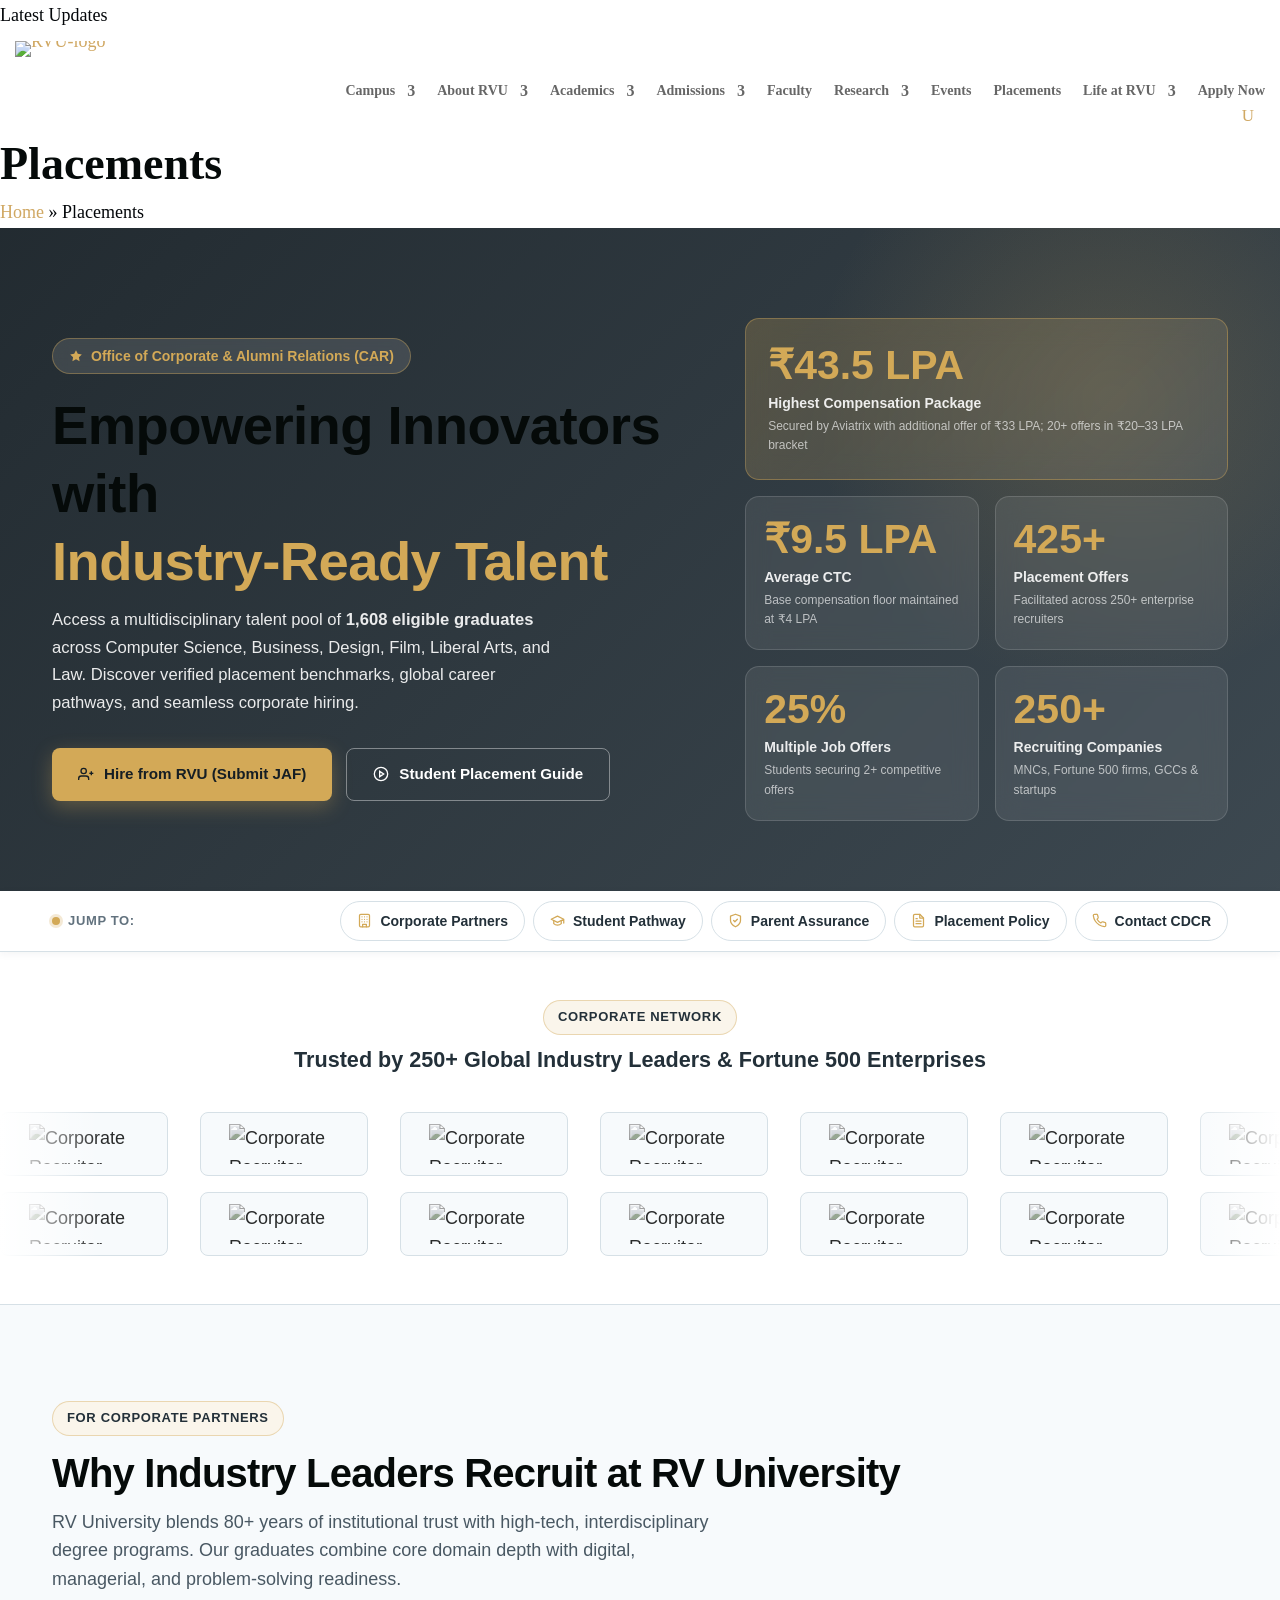
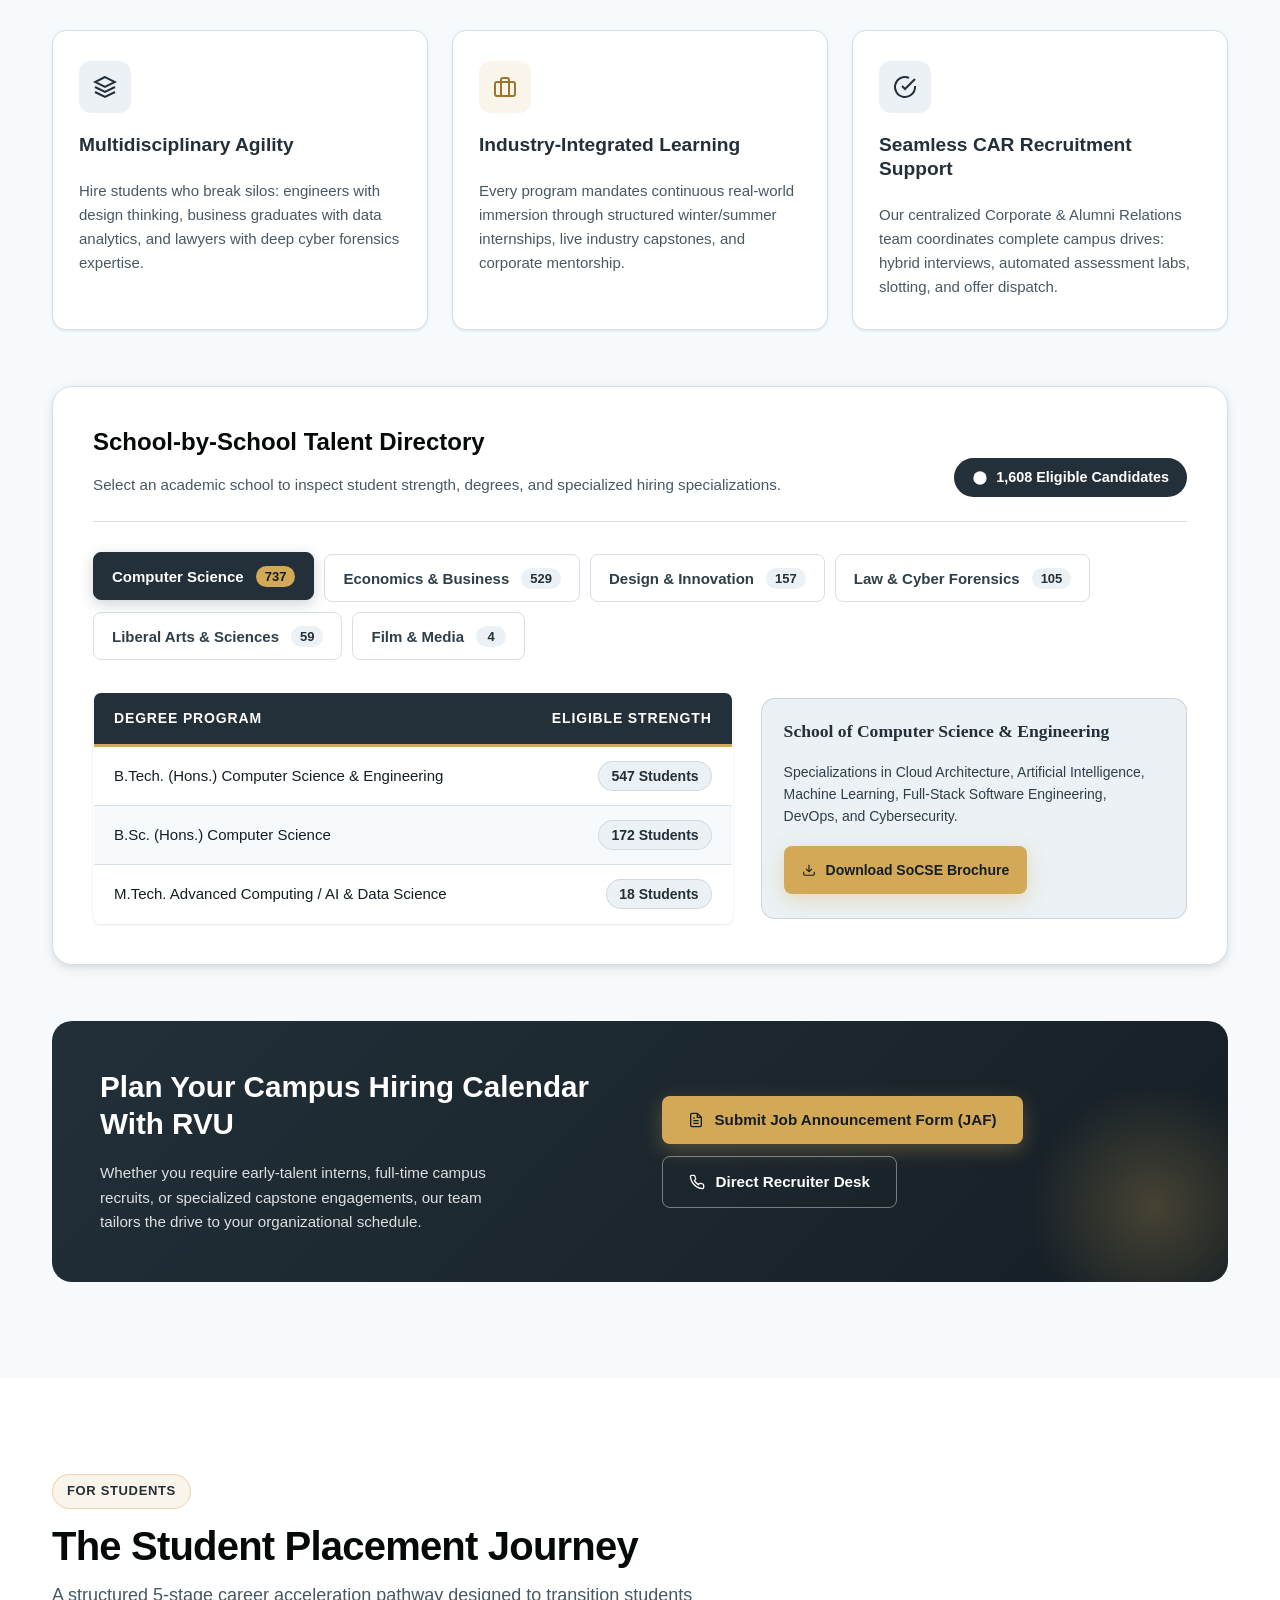
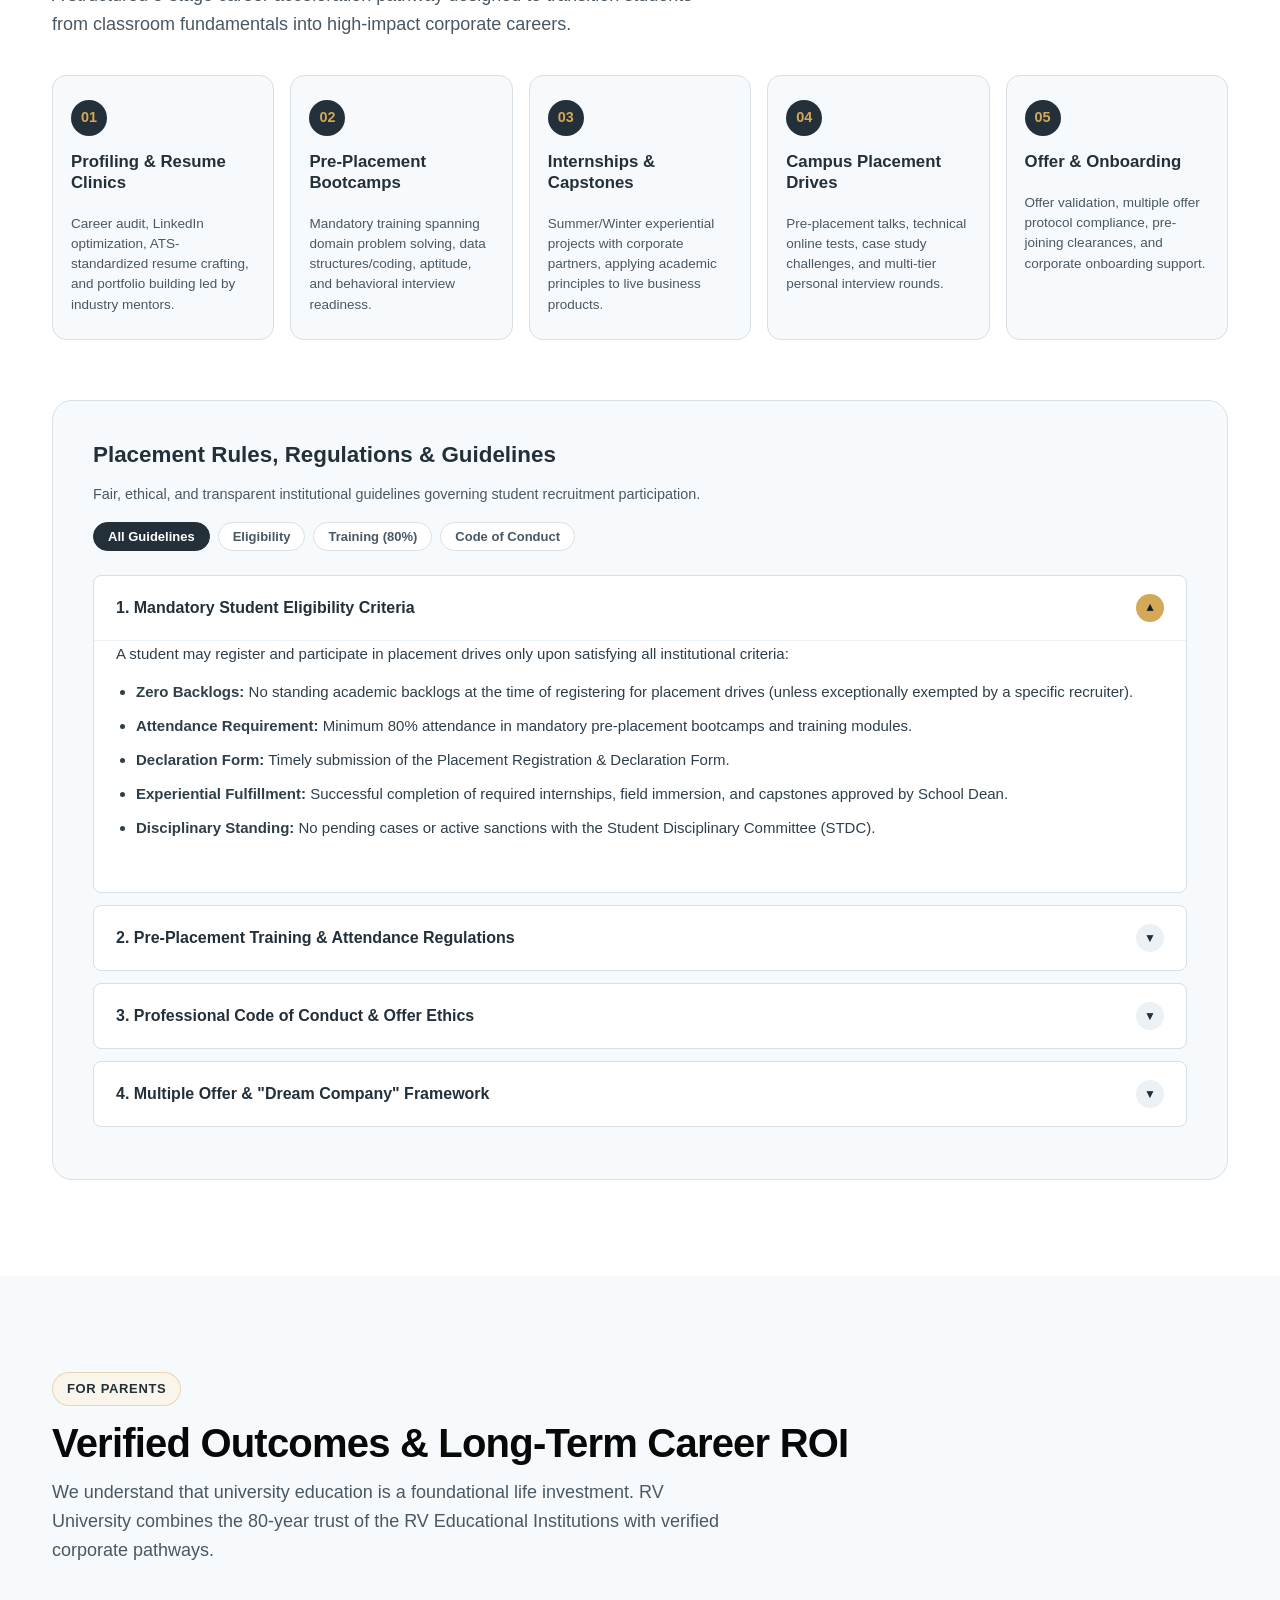
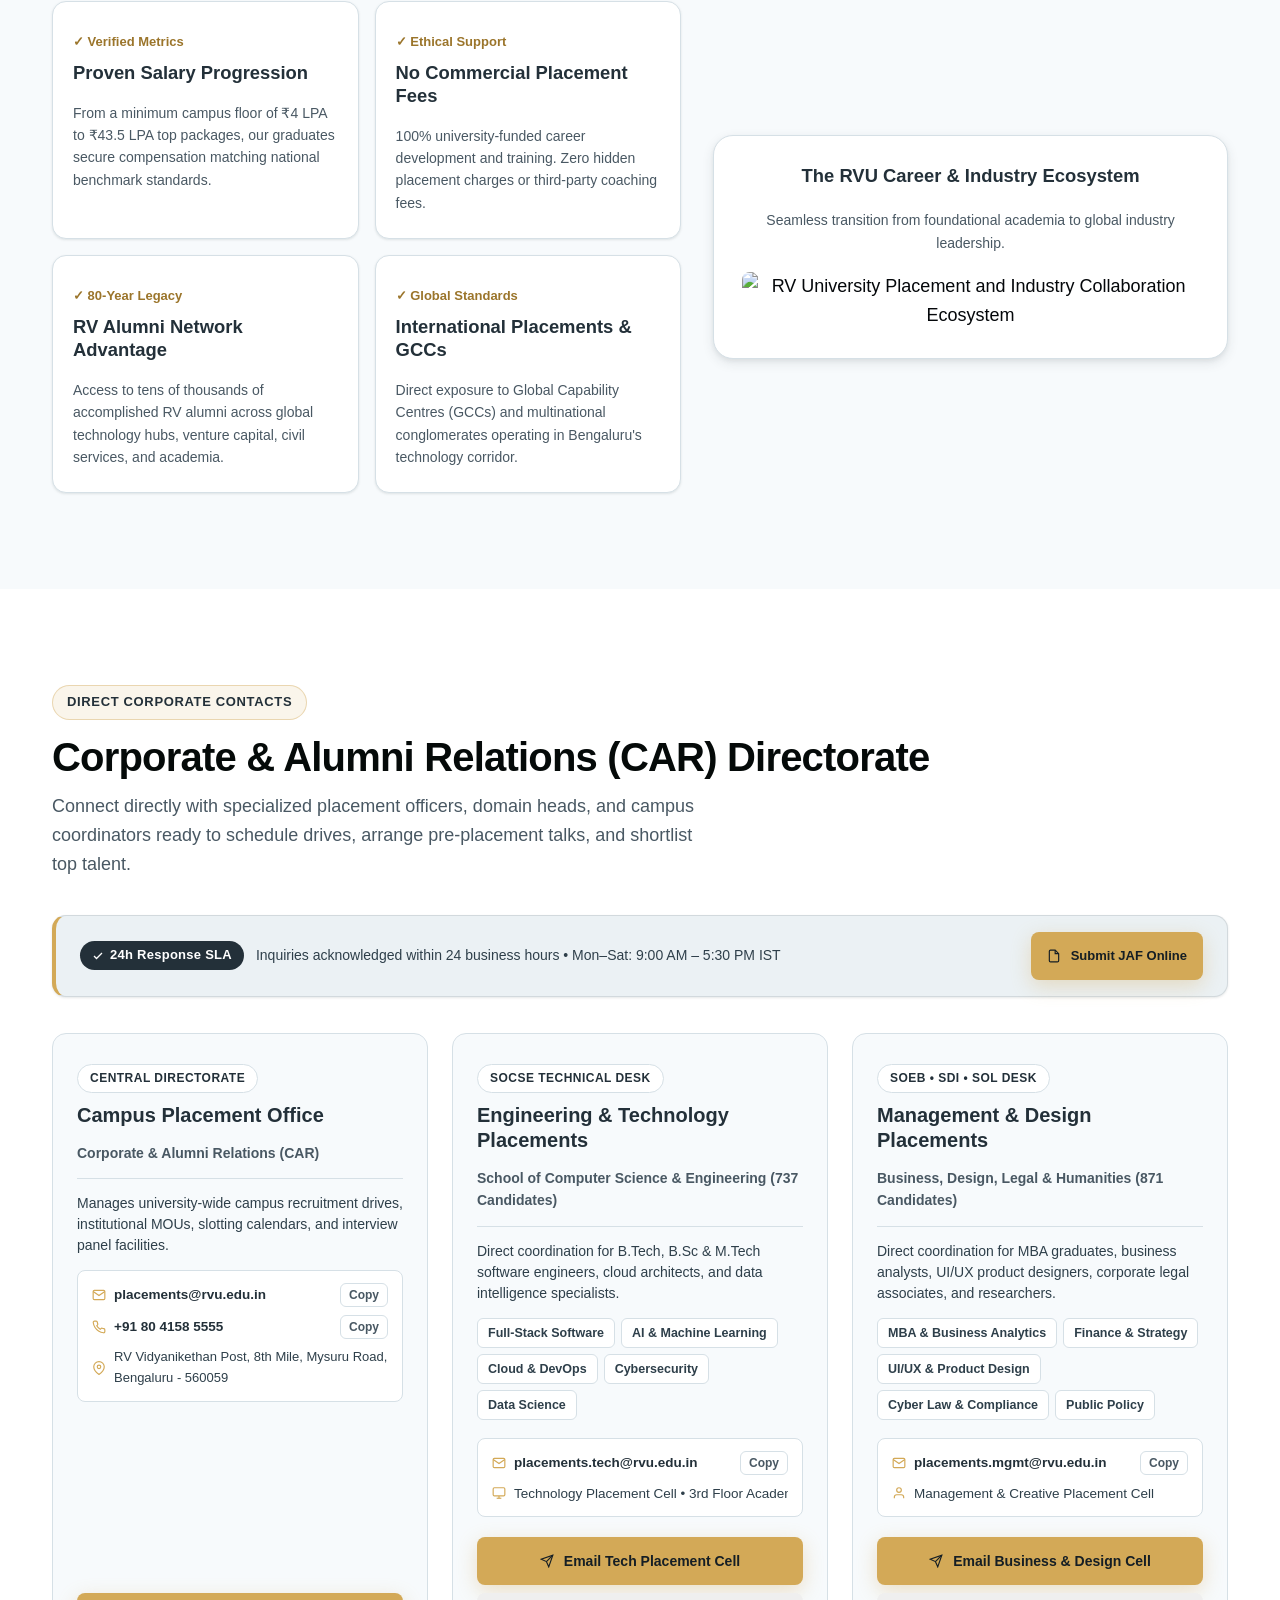
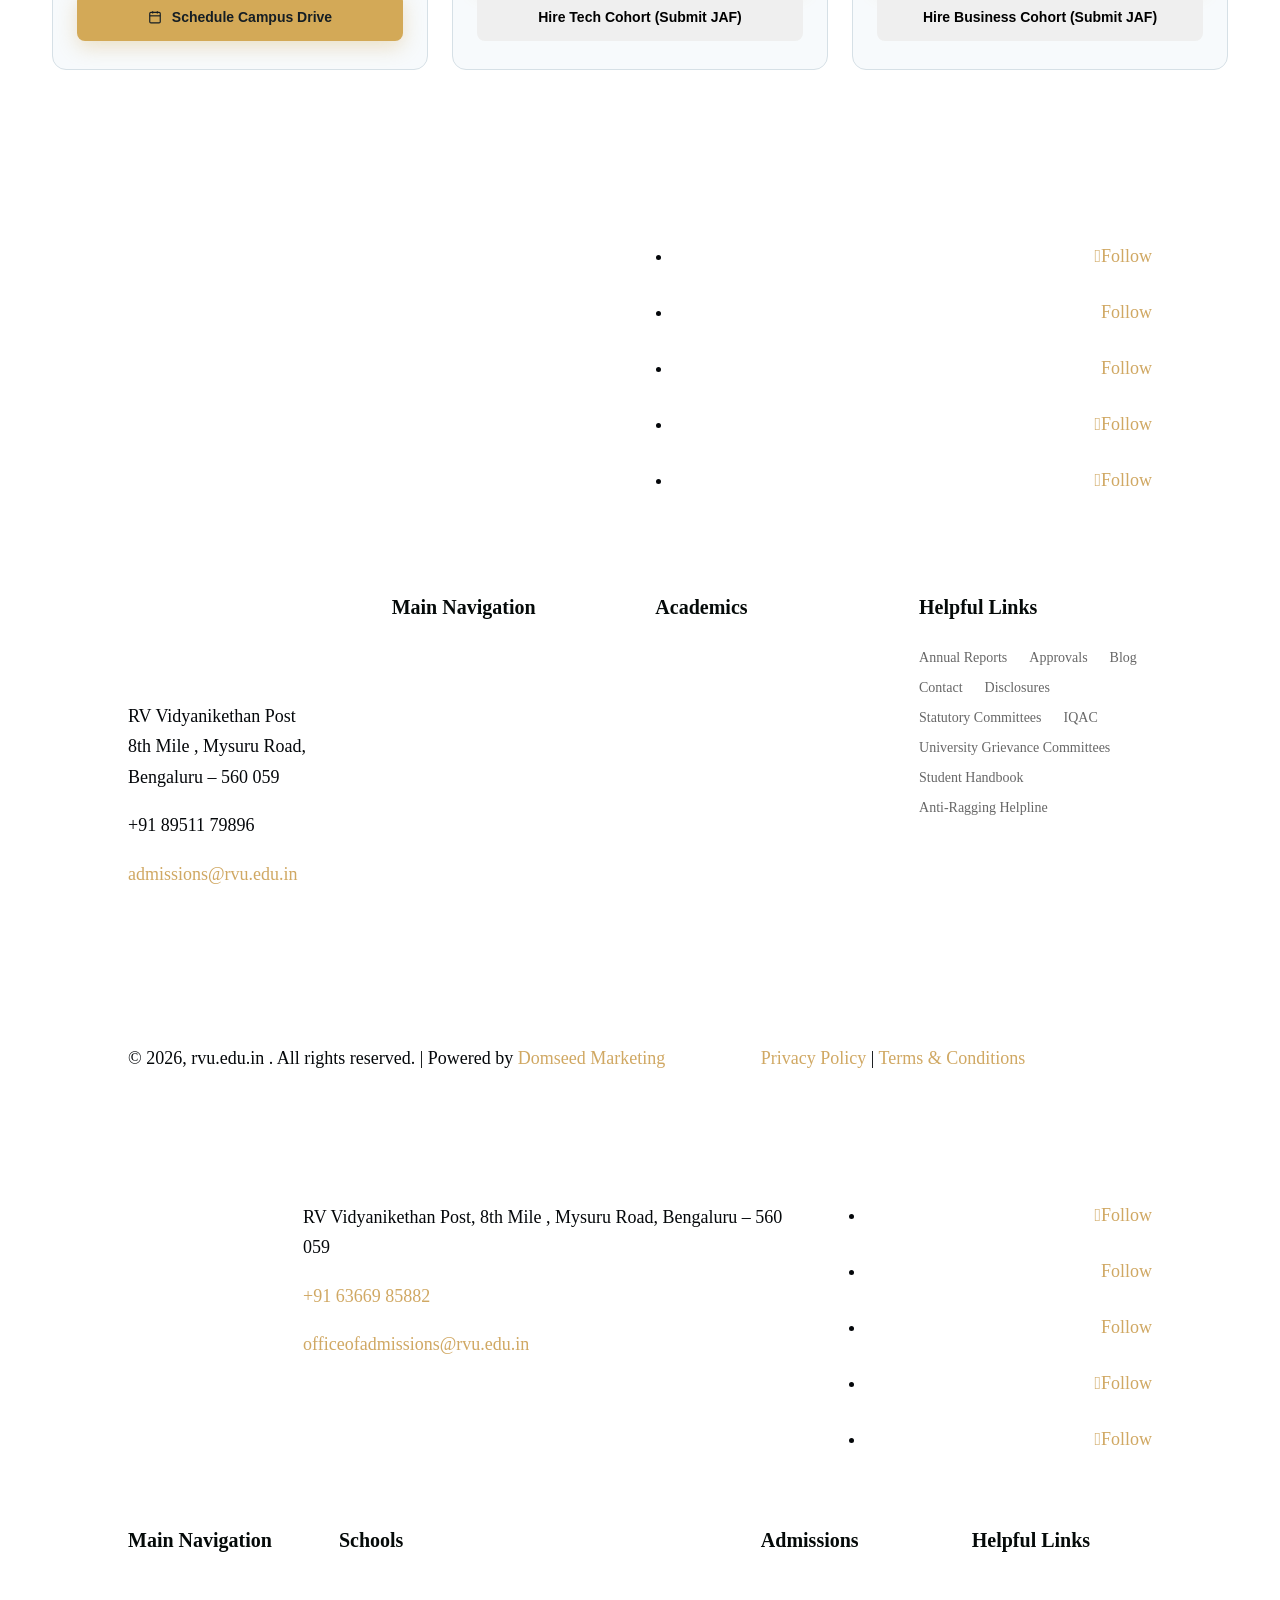
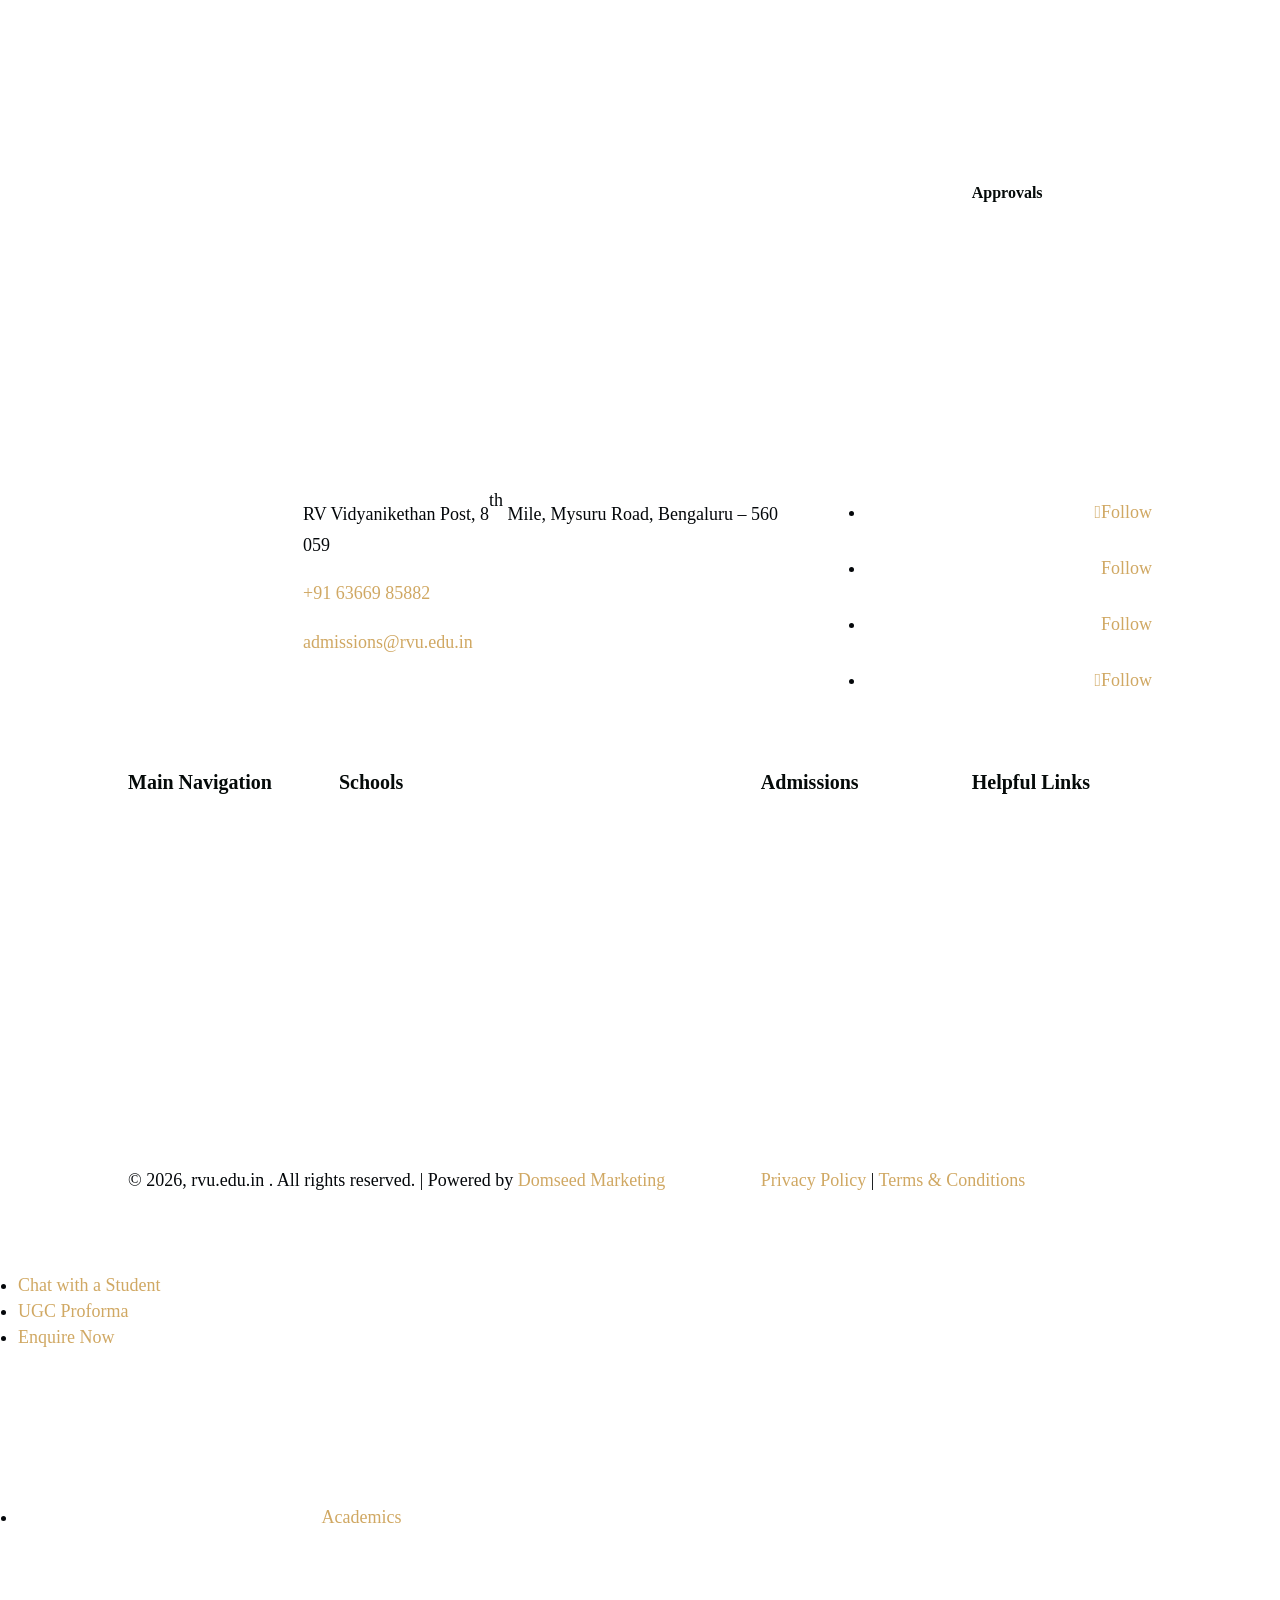
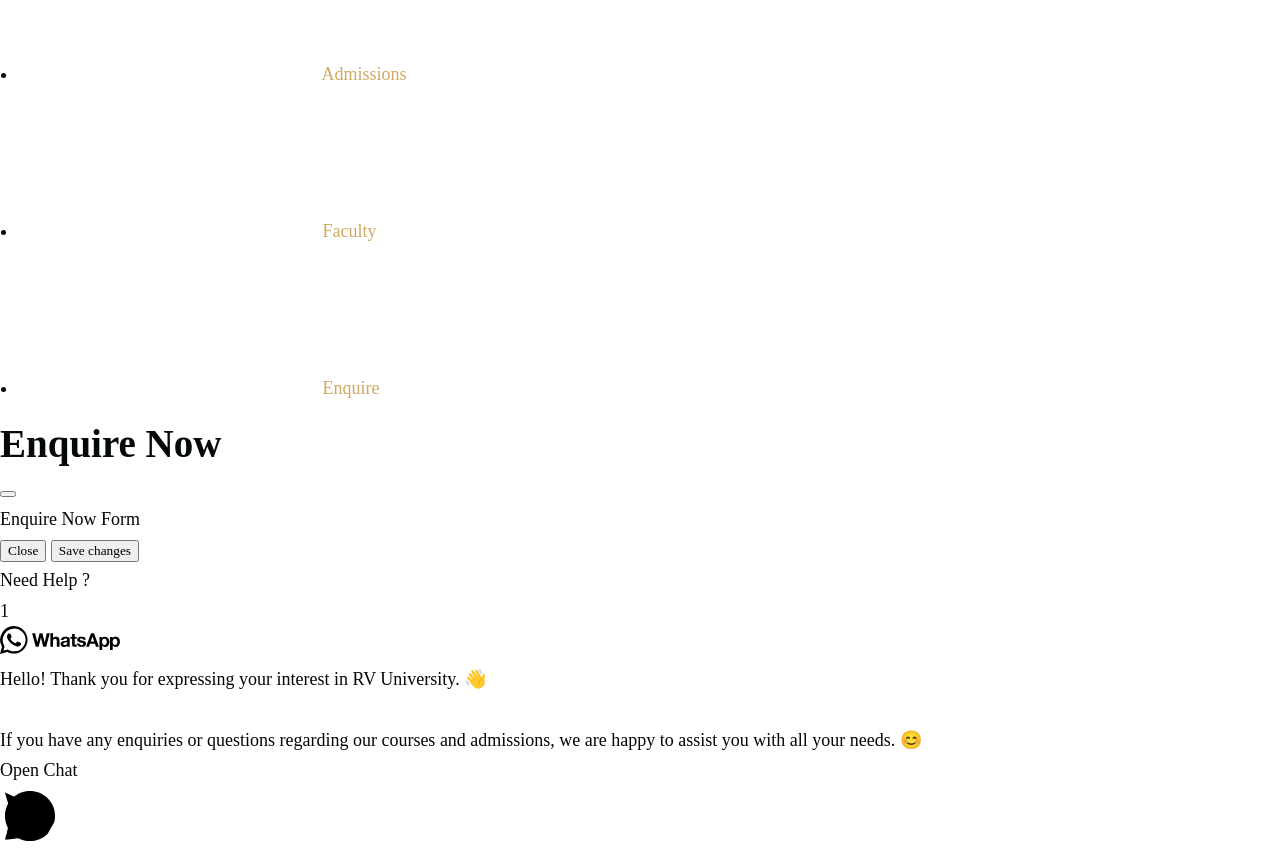
==== commit b423e9e6: "better mobile" ====
--- a/index.html
+++ b/index.html
@@ -525,24 +525,29 @@
     <div class="rvu-container">
       <div class="rvu-stakeholder-inner">
         <div class="rvu-nav-label">
-          <svg width="14" height="14" viewBox="0 0 24 24" fill="none" stroke="currentColor" stroke-width="2"><circle cx="12" cy="12" r="10"/><line x1="12" y1="16" x2="12" y2="12"/><line x1="12" y1="8" x2="12.01" y2="8"/></svg>
-          Quick Navigation
-        </div>
-        <div class="rvu-pills-container">
+          <span class="rvu-nav-dot"></span>
+          <span>Jump to:</span>
+        </div>
+        <div class="rvu-pills-container" role="navigation" aria-label="Section Navigation">
           <a href="#corporate-partners" class="rvu-pill-link">
-            <span>🏢</span> For Corporate Partners
+            <svg class="rvu-pill-icon" width="15" height="15" viewBox="0 0 24 24" fill="none" stroke="currentColor" stroke-width="2" stroke-linecap="round" stroke-linejoin="round"><rect x="4" y="2" width="16" height="20" rx="2" ry="2"/><path d="M9 22v-4h6v4"/><path d="M8 6h.01"/><path d="M16 6h.01"/><path d="M12 6h.01"/><path d="M12 10h.01"/><path d="M12 14h.01"/><path d="M16 10h.01"/><path d="M16 14h.01"/><path d="M8 10h.01"/><path d="M8 14h.01"/></svg>
+            <span>Corporate Partners</span>
           </a>
           <a href="#students-pathway" class="rvu-pill-link">
-            <span>🎓</span> For Students & Rules
+            <svg class="rvu-pill-icon" width="15" height="15" viewBox="0 0 24 24" fill="none" stroke="currentColor" stroke-width="2" stroke-linecap="round" stroke-linejoin="round"><path d="M22 10v6M2 10l10-5 10 5-10 5z"/><path d="M6 12v5c3 3 9 3 12 0v-5"/></svg>
+            <span>Student Pathway</span>
           </a>
           <a href="#parents-outcomes" class="rvu-pill-link">
-            <span>👨‍👩‍👧</span> For Parents & Trust
+            <svg class="rvu-pill-icon" width="15" height="15" viewBox="0 0 24 24" fill="none" stroke="currentColor" stroke-width="2" stroke-linecap="round" stroke-linejoin="round"><path d="M12 22s8-4 8-10V5l-8-3-8 3v7c0 6 8 10 8 10z"/><polyline points="9 12 11 14 15 10"/></svg>
+            <span>Parent Assurance</span>
           </a>
           <a href="#rules-governance" class="rvu-pill-link">
-            <span>📋</span> Governance & Policy
+            <svg class="rvu-pill-icon" width="15" height="15" viewBox="0 0 24 24" fill="none" stroke="currentColor" stroke-width="2" stroke-linecap="round" stroke-linejoin="round"><path d="M14 2H6a2 2 0 0 0-2 2v16a2 2 0 0 0 2 2h12a2 2 0 0 0 2-2V8z"/><polyline points="14 2 14 8 20 8"/><line x1="16" y1="13" x2="8" y2="13"/><line x1="16" y1="17" x2="8" y2="17"/><line x1="10" y1="9" x2="8" y2="9"/></svg>
+            <span>Placement Policy</span>
           </a>
           <a href="#team-contacts" class="rvu-pill-link">
-            <span>📞</span> Contact CDCR
+            <svg class="rvu-pill-icon" width="15" height="15" viewBox="0 0 24 24" fill="none" stroke="currentColor" stroke-width="2" stroke-linecap="round" stroke-linejoin="round"><path d="M22 16.92v3a2 2 0 0 1-2.18 2 19.79 19.79 0 0 1-8.63-3.07 19.5 19.5 0 0 1-6-6 19.79 19.79 0 0 1-3.07-8.67A2 2 0 0 1 4.11 2h3a2 2 0 0 1 2 1.72 12.84 12.84 0 0 0 .7 2.81 2 2 0 0 1-.45 2.11L8.09 9.91a16 16 0 0 0 6 6l1.27-1.27a2 2 0 0 1 2.11-.45 12.84 12.84 0 0 0 2.81.7A2 2 0 0 1 22 16.92z"/></svg>
+            <span>Contact CDCR</span>
           </a>
         </div>
       </div>
@@ -685,7 +690,7 @@
         <!-- Tab 1: SoCSE -->
         <div class="rvu-tab-pane active" id="school-pane-socse" role="tabpanel">
           <div class="rvu-school-card-grid">
-            <div>
+            <div class="rvu-table-responsive">
               <table class="rvu-programs-table">
                 <thead>
                   <tr>
@@ -714,7 +719,7 @@
         <!-- Tab 2: SoEB -->
         <div class="rvu-tab-pane" id="school-pane-soeb" role="tabpanel">
           <div class="rvu-school-card-grid">
-            <div>
+            <div class="rvu-table-responsive">
               <table class="rvu-programs-table">
                 <thead>
                   <tr>
@@ -745,7 +750,7 @@
         <!-- Tab 3: SDI -->
         <div class="rvu-tab-pane" id="school-pane-sdi" role="tabpanel">
           <div class="rvu-school-card-grid">
-            <div>
+            <div class="rvu-table-responsive">
               <table class="rvu-programs-table">
                 <thead>
                   <tr>
@@ -773,7 +778,7 @@
         <!-- Tab 4: SoL -->
         <div class="rvu-tab-pane" id="school-pane-sol" role="tabpanel">
           <div class="rvu-school-card-grid">
-            <div>
+            <div class="rvu-table-responsive">
               <table class="rvu-programs-table">
                 <thead>
                   <tr>
@@ -801,7 +806,7 @@
         <!-- Tab 5: SoLAS -->
         <div class="rvu-tab-pane" id="school-pane-solas" role="tabpanel">
           <div class="rvu-school-card-grid">
-            <div>
+            <div class="rvu-table-responsive">
               <table class="rvu-programs-table">
                 <thead>
                   <tr>
@@ -831,7 +836,7 @@
         <!-- Tab 6: SoFMCA -->
         <div class="rvu-tab-pane" id="school-pane-sofmca" role="tabpanel">
           <div class="rvu-school-card-grid">
-            <div>
+            <div class="rvu-table-responsive">
               <table class="rvu-programs-table">
                 <thead>
                   <tr>
@@ -1058,51 +1063,155 @@
   <section class="rvu-team-section" id="team-contacts">
     <div class="rvu-container">
       <div class="rvu-section-header">
-        <span class="rvu-badge-label">Connect With Us</span>
+        <span class="rvu-badge-label">Direct Corporate Contacts</span>
         <h2 class="rvu-section-title">Corporate & Alumni Relations (CAR) Directorate</h2>
         <p class="rvu-section-desc">
-          Our dedicated placement officers, industry coordinators, and student committee members are available to facilitate your recruitment needs.
+          Connect directly with specialized placement officers, domain heads, and campus coordinators ready to schedule drives, arrange pre-placement talks, and shortlist top talent.
         </p>
       </div>
 
+      <!-- Recruiter SLA & Quick Action Bar -->
+      <div class="rvu-recruiter-sla-strip">
+        <div class="rvu-sla-info">
+          <span class="rvu-sla-badge">
+            <svg width="12" height="12" viewBox="0 0 24 24" fill="none" stroke="currentColor" stroke-width="2.5"><polyline points="20 6 9 17 4 12"/></svg>
+            24h Response SLA
+          </span>
+          <span class="rvu-sla-text">Inquiries acknowledged within 24 business hours • Mon–Sat: 9:00 AM – 5:30 PM IST</span>
+        </div>
+        <div class="rvu-sla-actions">
+          <button type="button" class="rvu-btn rvu-btn-primary" style="padding: 8px 16px; font-size: 0.8125rem;" data-open-modal="recruiter-modal">
+            <svg width="14" height="14" viewBox="0 0 24 24" fill="none" stroke="currentColor" stroke-width="2"><path d="M14 2H6a2 2 0 0 0-2 2v16a2 2 0 0 0 2 2h12a2 2 0 0 0 2-2V8z"/><polyline points="14 2 14 8 20 8"/></svg>
+            Submit JAF Online
+          </button>
+        </div>
+      </div>
+
       <div class="rvu-team-grid">
+        <!-- Card 1: Central Campus Placement Office -->
         <div class="rvu-team-card">
-          <h4>Campus Placement Office</h4>
-          <div class="rvu-team-role">Corporate & Alumni Relations</div>
-          <ul class="rvu-team-contact-list">
-            <li>
-              <svg width="16" height="16" viewBox="0 0 24 24" fill="none" stroke="currentColor" stroke-width="2"><path d="M21 10c0 7-9 13-9 13s-9-6-9-13a9 9 0 0 1 18 0z"/><circle cx="12" cy="10" r="3"/></svg>
-              RV Vidyanikethan Post, 8th Mile, Mysuru Road, Bengaluru - 560059
-            </li>
-            <li>
-              <svg width="16" height="16" viewBox="0 0 24 24" fill="none" stroke="currentColor" stroke-width="2"><path d="M4 4h16c1.1 0 2 .9 2 2v12c0 1.1-.9 2-2 2H4c-1.1 0-2-.9-2-2V6c0-1.1.9-2 2-2z"/><polyline points="22,6 12,13 2,6"/></svg>
-              <a href="mailto:placements@rvu.edu.in">placements@rvu.edu.in</a>
-            </li>
-            <li>
-              <svg width="16" height="16" viewBox="0 0 24 24" fill="none" stroke="currentColor" stroke-width="2"><path d="M22 16.92v3a2 2 0 0 1-2.18 2 19.79 19.79 0 0 1-8.63-3.07 19.5 19.5 0 0 1-6-6 19.79 19.79 0 0 1-3.07-8.67A2 2 0 0 1 4.11 2h3a2 2 0 0 1 2 1.72 12.84 12.84 0 0 0 .7 2.81 2 2 0 0 1-.45 2.11L8.09 9.91a16 16 0 0 0 6 6l1.27-1.27a2 2 0 0 1 2.11-.45 12.84 12.84 0 0 0 2.81.7A2 2 0 0 1 22 16.92z"/></svg>
-              <a href="tel:+918041585555">+91 80 4158 5555</a>
-            </li>
-          </ul>
-        </div>
-
+          <div class="rvu-team-card-header">
+            <span class="rvu-desk-badge">Central Directorate</span>
+            <h4>Campus Placement Office</h4>
+            <div class="rvu-team-role">Corporate & Alumni Relations (CAR)</div>
+          </div>
+          <p class="rvu-team-desc">
+            Manages university-wide campus recruitment drives, institutional MOUs, slotting calendars, and interview panel facilities.
+          </p>
+          <div class="rvu-contact-details">
+            <div class="rvu-contact-row">
+              <div class="rvu-contact-info">
+                <svg width="14" height="14" viewBox="0 0 24 24" fill="none" stroke="currentColor" stroke-width="2"><path d="M4 4h16c1.1 0 2 .9 2 2v12c0 1.1-.9 2-2 2H4c-1.1 0-2-.9-2-2V6c0-1.1.9-2 2-2z"/><polyline points="22,6 12,13 2,6"/></svg>
+                <a href="mailto:placements@rvu.edu.in?subject=RVU%20Campus%20Recruitment%20Inquiry">placements@rvu.edu.in</a>
+              </div>
+              <button type="button" class="rvu-copy-btn" data-copy="placements@rvu.edu.in" aria-label="Copy Email">Copy</button>
+            </div>
+            <div class="rvu-contact-row">
+              <div class="rvu-contact-info">
+                <svg width="14" height="14" viewBox="0 0 24 24" fill="none" stroke="currentColor" stroke-width="2"><path d="M22 16.92v3a2 2 0 0 1-2.18 2 19.79 19.79 0 0 1-8.63-3.07 19.5 19.5 0 0 1-6-6 19.79 19.79 0 0 1-3.07-8.67A2 2 0 0 1 4.11 2h3a2 2 0 0 1 2 1.72 12.84 12.84 0 0 0 .7 2.81 2 2 0 0 1-.45 2.11L8.09 9.91a16 16 0 0 0 6 6l1.27-1.27a2 2 0 0 1 2.11-.45 12.84 12.84 0 0 0 2.81.7A2 2 0 0 1 22 16.92z"/></svg>
+                <a href="tel:+918041585555">+91 80 4158 5555</a>
+              </div>
+              <button type="button" class="rvu-copy-btn" data-copy="+918041585555" aria-label="Copy Phone">Copy</button>
+            </div>
+            <div class="rvu-contact-row" style="border-bottom: none;">
+              <div class="rvu-contact-info" style="white-space: normal; font-size: 0.8125rem;">
+                <svg width="14" height="14" viewBox="0 0 24 24" fill="none" stroke="currentColor" stroke-width="2"><path d="M21 10c0 7-9 13-9 13s-9-6-9-13a9 9 0 0 1 18 0z"/><circle cx="12" cy="10" r="3"/></svg>
+                <span>RV Vidyanikethan Post, 8th Mile, Mysuru Road, Bengaluru - 560059</span>
+              </div>
+            </div>
+          </div>
+          <div class="rvu-card-actions">
+            <button type="button" class="rvu-btn rvu-btn-primary" data-open-modal="recruiter-modal">
+              <svg width="14" height="14" viewBox="0 0 24 24" fill="none" stroke="currentColor" stroke-width="2"><rect x="3" y="4" width="18" height="18" rx="2" ry="2"/><line x1="16" y1="2" x2="16" y2="6"/><line x1="8" y1="2" x2="8" y2="6"/><line x1="3" y1="10" x2="21" y2="10"/></svg>
+              Schedule Campus Drive
+            </button>
+          </div>
+        </div>
+
+        <!-- Card 2: Engineering & Technology Placements -->
         <div class="rvu-team-card">
-          <h4>Engineering & Technology Placements</h4>
-          <div class="rvu-team-role">SoCSE & Technical Hiring</div>
-          <ul class="rvu-team-contact-list">
-            <li><span>Specialization:</span> Software, Cloud, AI/ML, DevOps</li>
-            <li><span>Desk:</span> Technology Placement Cell</li>
-            <li><span>Email:</span> <a href="mailto:placements@rvu.edu.in">placements.tech@rvu.edu.in</a></li>
-          </ul>
-        </div>
-
+          <div class="rvu-team-card-header">
+            <span class="rvu-desk-badge">SoCSE Technical Desk</span>
+            <h4>Engineering & Technology Placements</h4>
+            <div class="rvu-team-role">School of Computer Science & Engineering (737 Candidates)</div>
+          </div>
+          <p class="rvu-team-desc">
+            Direct coordination for B.Tech, B.Sc & M.Tech software engineers, cloud architects, and data intelligence specialists.
+          </p>
+          <div class="rvu-spec-chips">
+            <span class="rvu-spec-tag">Full-Stack Software</span>
+            <span class="rvu-spec-tag">AI & Machine Learning</span>
+            <span class="rvu-spec-tag">Cloud & DevOps</span>
+            <span class="rvu-spec-tag">Cybersecurity</span>
+            <span class="rvu-spec-tag">Data Science</span>
+          </div>
+          <div class="rvu-contact-details">
+            <div class="rvu-contact-row">
+              <div class="rvu-contact-info">
+                <svg width="14" height="14" viewBox="0 0 24 24" fill="none" stroke="currentColor" stroke-width="2"><path d="M4 4h16c1.1 0 2 .9 2 2v12c0 1.1-.9 2-2 2H4c-1.1 0-2-.9-2-2V6c0-1.1.9-2 2-2z"/><polyline points="22,6 12,13 2,6"/></svg>
+                <a href="mailto:placements.tech@rvu.edu.in?subject=RVU%20Technical%20Campus%20Recruitment%20Inquiry">placements.tech@rvu.edu.in</a>
+              </div>
+              <button type="button" class="rvu-copy-btn" data-copy="placements.tech@rvu.edu.in" aria-label="Copy Email">Copy</button>
+            </div>
+            <div class="rvu-contact-row" style="border-bottom: none;">
+              <div class="rvu-contact-info">
+                <svg width="14" height="14" viewBox="0 0 24 24" fill="none" stroke="currentColor" stroke-width="2"><rect x="2" y="3" width="20" height="14" rx="2" ry="2"/><line x1="8" y1="21" x2="16" y2="21"/><line x1="12" y1="17" x2="12" y2="21"/></svg>
+                <span>Technology Placement Cell • 3rd Floor Academic Block</span>
+              </div>
+            </div>
+          </div>
+          <div class="rvu-card-actions">
+            <a href="mailto:placements.tech@rvu.edu.in?subject=RVU%20Technical%20Campus%20Recruitment%20Inquiry" class="rvu-btn rvu-btn-primary">
+              <svg width="14" height="14" viewBox="0 0 24 24" fill="none" stroke="currentColor" stroke-width="2"><line x1="22" y1="2" x2="11" y2="13"/><polygon points="22 2 15 22 11 13 2 9 22 2"/></svg>
+              Email Tech Placement Cell
+            </a>
+            <button type="button" class="rvu-btn rvu-btn-outline" data-open-modal="recruiter-modal" data-school-select="socse">
+              Hire Tech Cohort (Submit JAF)
+            </button>
+          </div>
+        </div>
+
+        <!-- Card 3: Management & Design Placements -->
         <div class="rvu-team-card">
-          <h4>Management & Design Placements</h4>
-          <div class="rvu-team-role">SoEB, SDI & SoL Hiring</div>
-          <ul class="rvu-team-contact-list">
-            <li><span>Specialization:</span> MBA, BBA, B.Des, Cyber Forensics</li>
-            <li><span>Desk:</span> Business & Creative Careers</li>
-            <li><span>Email:</span> <a href="mailto:placements@rvu.edu.in">placements.mgmt@rvu.edu.in</a></li>
-          </ul>
+          <div class="rvu-team-card-header">
+            <span class="rvu-desk-badge">SoEB • SDI • SoL Desk</span>
+            <h4>Management & Design Placements</h4>
+            <div class="rvu-team-role">Business, Design, Legal & Humanities (871 Candidates)</div>
+          </div>
+          <p class="rvu-team-desc">
+            Direct coordination for MBA graduates, business analysts, UI/UX product designers, corporate legal associates, and researchers.
+          </p>
+          <div class="rvu-spec-chips">
+            <span class="rvu-spec-tag">MBA & Business Analytics</span>
+            <span class="rvu-spec-tag">Finance & Strategy</span>
+            <span class="rvu-spec-tag">UI/UX & Product Design</span>
+            <span class="rvu-spec-tag">Cyber Law & Compliance</span>
+            <span class="rvu-spec-tag">Public Policy</span>
+          </div>
+          <div class="rvu-contact-details">
+            <div class="rvu-contact-row">
+              <div class="rvu-contact-info">
+                <svg width="14" height="14" viewBox="0 0 24 24" fill="none" stroke="currentColor" stroke-width="2"><path d="M4 4h16c1.1 0 2 .9 2 2v12c0 1.1-.9 2-2 2H4c-1.1 0-2-.9-2-2V6c0-1.1.9-2 2-2z"/><polyline points="22,6 12,13 2,6"/></svg>
+                <a href="mailto:placements.mgmt@rvu.edu.in?subject=RVU%20Management%20%26%20Design%20Recruitment%20Inquiry">placements.mgmt@rvu.edu.in</a>
+              </div>
+              <button type="button" class="rvu-copy-btn" data-copy="placements.mgmt@rvu.edu.in" aria-label="Copy Email">Copy</button>
+            </div>
+            <div class="rvu-contact-row" style="border-bottom: none;">
+              <div class="rvu-contact-info">
+                <svg width="14" height="14" viewBox="0 0 24 24" fill="none" stroke="currentColor" stroke-width="2"><path d="M20 21v-2a4 4 0 0 0-4-4H8a4 4 0 0 0-4 4v2"/><circle cx="12" cy="7" r="4"/></svg>
+                <span>Management & Creative Placement Cell</span>
+              </div>
+            </div>
+          </div>
+          <div class="rvu-card-actions">
+            <a href="mailto:placements.mgmt@rvu.edu.in?subject=RVU%20Management%20%26%20Design%20Recruitment%20Inquiry" class="rvu-btn rvu-btn-primary">
+              <svg width="14" height="14" viewBox="0 0 24 24" fill="none" stroke="currentColor" stroke-width="2"><line x1="22" y1="2" x2="11" y2="13"/><polygon points="22 2 15 22 11 13 2 9 22 2"/></svg>
+              Email Business & Design Cell
+            </a>
+            <button type="button" class="rvu-btn rvu-btn-outline" data-open-modal="recruiter-modal" data-school-select="soeb">
+              Hire Business Cohort (Submit JAF)
+            </button>
+          </div>
         </div>
       </div>
     </div>
--- a/css/redesign.css
+++ b/css/redesign.css
@@ -303,69 +303,151 @@
 
 /* Stakeholder Quick-Nav Pill Bar */
 .rvu-stakeholder-nav {
-  background-color: var(--rvu-white);
+  background-color: rgba(255, 255, 255, 0.96);
+  backdrop-filter: blur(12px);
+  -webkit-backdrop-filter: blur(12px);
   border-bottom: 1px solid var(--rvu-slate-200);
   position: sticky;
   top: 0;
-  z-index: 100;
-  box-shadow: var(--rvu-shadow-sm);
+  z-index: 99;
+  box-shadow: 0 2px 8px rgba(35, 48, 57, 0.05);
+  transition: var(--rvu-transition);
 }
 
 .rvu-stakeholder-inner {
   display: flex;
   align-items: center;
   justify-content: space-between;
-  overflow-x: auto;
-  scrollbar-width: none;
+  gap: 16px;
   padding: 10px 0;
-  gap: 12px;
-}
-
-.rvu-stakeholder-inner::-webkit-scrollbar {
-  display: none;
 }
 
 .rvu-nav-label {
+  display: inline-flex;
+  align-items: center;
+  gap: 8px;
   font-size: 0.8125rem;
   font-weight: 700;
   text-transform: uppercase;
-  color: var(--rvu-primary);
+  letter-spacing: 0.05em;
+  color: var(--rvu-slate-500);
   white-space: nowrap;
-  display: flex;
-  align-items: center;
-  gap: 6px;
+  flex-shrink: 0;
+}
+
+.rvu-nav-dot {
+  width: 8px;
+  height: 8px;
+  border-radius: 50%;
+  background-color: var(--rvu-gold);
+  box-shadow: 0 0 0 3px rgba(211, 169, 87, 0.25);
+  animation: pulseGold 2.5s infinite ease-in-out;
+}
+
+@keyframes pulseGold {
+  0%, 100% { transform: scale(1); opacity: 1; }
+  50% { transform: scale(1.15); opacity: 0.8; }
 }
 
 .rvu-pills-container {
   display: flex;
+  align-items: center;
+  flex-wrap: wrap;
   gap: 8px;
+  justify-content: flex-end;
 }
 
 .rvu-pill-link {
   display: inline-flex;
   align-items: center;
   gap: 8px;
-  padding: 8px 18px;
+  padding: 8px 16px;
+  font-family: var(--rvu-font-sans);
   font-size: 0.875rem;
   font-weight: 600;
   color: var(--rvu-primary);
-  background-color: var(--rvu-primary-tint);
-  border: 1px solid var(--rvu-slate-200);
+  background-color: var(--rvu-white);
+  border: 1.5px solid var(--rvu-slate-200);
   border-radius: var(--rvu-radius-full);
   text-decoration: none;
   white-space: nowrap;
   transition: var(--rvu-transition);
-}
-
-.rvu-pill-link:hover,
+  min-height: 40px;
+}
+
+.rvu-pill-icon {
+  color: var(--rvu-gold);
+  flex-shrink: 0;
+  transition: var(--rvu-transition);
+}
+
+.rvu-pill-link:hover {
+  background-color: var(--rvu-primary-tint);
+  border-color: var(--rvu-gold);
+  color: var(--rvu-primary);
+  transform: translateY(-1px);
+  box-shadow: 0 2px 6px rgba(35, 48, 57, 0.08);
+}
+
 .rvu-pill-link.active {
-  background-color: var(--rvu-primary);
-  color: var(--rvu-white);
-  border-color: var(--rvu-primary);
-}
-
-.rvu-pill-link i {
-  color: var(--rvu-gold);
+  background-color: var(--rvu-primary) !important;
+  color: var(--rvu-white) !important;
+  border-color: var(--rvu-primary) !important;
+  box-shadow: 0 3px 10px rgba(35, 48, 57, 0.2);
+  transform: translateY(-1px);
+}
+
+.rvu-pill-link.active .rvu-pill-icon {
+  color: var(--rvu-gold) !important;
+}
+
+/* Tablet & Mobile Responsiveness for Quick-Nav */
+@media (max-width: 991px) {
+  .rvu-stakeholder-inner {
+    padding: 8px 0;
+  }
+  
+  .rvu-nav-label {
+    display: none; /* Hide label on mobile/tablet to maximize navigation room */
+  }
+  
+  .rvu-pills-container {
+    display: flex;
+    flex-wrap: nowrap;
+    width: 100%;
+    overflow-x: auto;
+    -webkit-overflow-scrolling: touch;
+    scroll-snap-type: x mandatory;
+    scrollbar-width: thin;
+    padding-bottom: 4px;
+    gap: 8px;
+    justify-content: flex-start;
+  }
+  
+  .rvu-pills-container::-webkit-scrollbar {
+    height: 3px;
+  }
+  
+  .rvu-pills-container::-webkit-scrollbar-thumb {
+    background: var(--rvu-slate-300);
+    border-radius: 4px;
+  }
+  
+  .rvu-pill-link {
+    scroll-snap-align: start;
+    flex-shrink: 0;
+    padding: 7px 14px;
+    font-size: 0.8125rem;
+    min-height: 38px;
+  }
+}
+
+@media (max-width: 480px) {
+  .rvu-pill-link {
+    padding: 6px 12px;
+    font-size: 0.8rem;
+    gap: 6px;
+  }
 }
 
 /* Recruiter Marquee Banner */
@@ -1129,24 +1211,75 @@
   border-radius: var(--rvu-radius-sm);
 }
 
-/* Tier 4: CDCR Leadership & Contact Directory */
+/* Tier 4: CDCR Leadership & Recruiter Contact Directory */
 .rvu-team-section {
   padding: clamp(56px, 8vw, 96px) 0;
   background-color: var(--rvu-white);
 }
 
+/* Recruiter Fast-Track SLA Bar */
+.rvu-recruiter-sla-strip {
+  display: flex;
+  flex-wrap: wrap;
+  justify-content: space-between;
+  align-items: center;
+  gap: 16px;
+  background-color: var(--rvu-primary-tint);
+  border: 1px solid rgba(35, 48, 57, 0.12);
+  border-left: 4px solid var(--rvu-gold);
+  padding: 16px 24px;
+  border-radius: var(--rvu-radius-md);
+  margin-bottom: 36px;
+  box-shadow: var(--rvu-shadow-sm);
+}
+
+.rvu-sla-info {
+  display: flex;
+  align-items: center;
+  gap: 12px;
+  flex-wrap: wrap;
+}
+
+.rvu-sla-badge {
+  display: inline-flex;
+  align-items: center;
+  gap: 6px;
+  background-color: var(--rvu-primary);
+  color: var(--rvu-white);
+  font-size: 0.8125rem;
+  font-weight: 700;
+  padding: 4px 12px;
+  border-radius: var(--rvu-radius-full);
+  letter-spacing: 0.02em;
+}
+
+.rvu-sla-text {
+  font-size: 0.875rem;
+  color: var(--rvu-slate-700);
+  font-weight: 500;
+}
+
+.rvu-sla-actions {
+  display: flex;
+  align-items: center;
+  gap: 10px;
+}
+
 .rvu-team-grid {
   display: grid;
-  grid-template-columns: repeat(auto-fit, minmax(280px, 1fr));
+  grid-template-columns: repeat(auto-fit, minmax(320px, 1fr));
   gap: 24px;
 }
 
 .rvu-team-card {
   background-color: var(--rvu-slate-50);
-  border: 1px solid var(--rvu-slate-200);
+  border: 1.5px solid var(--rvu-slate-200);
   border-radius: var(--rvu-radius-md);
-  padding: 26px;
-  transition: var(--rvu-transition);
+  padding: 28px 24px;
+  display: flex;
+  flex-direction: column;
+  transition: var(--rvu-transition);
+  position: relative;
 }
 
 .rvu-team-card:hover {
@@ -1156,43 +1289,158 @@
   transform: translateY(-3px);
 }
 
+.rvu-team-card-header {
+  margin-bottom: 14px;
+  padding-bottom: 14px;
+  border-bottom: 1px solid var(--rvu-slate-200);
+}
+
+.rvu-desk-badge {
+  display: inline-flex;
+  align-items: center;
+  gap: 6px;
+  background-color: var(--rvu-white);
+  border: 1px solid var(--rvu-slate-200);
+  color: var(--rvu-primary);
+  font-size: 0.75rem;
+  font-weight: 700;
+  text-transform: uppercase;
+  letter-spacing: 0.04em;
+  padding: 4px 12px;
+  border-radius: var(--rvu-radius-full);
+  margin-bottom: 10px;
+  transition: var(--rvu-transition);
+}
+
+.rvu-team-card:hover .rvu-desk-badge {
+  border-color: var(--rvu-gold);
+  background-color: var(--rvu-gold-light);
+  color: var(--rvu-primary-dark);
+}
+
 .rvu-team-card h4 {
-  font-size: 1.15rem;
+  font-size: 1.25rem;
   color: var(--rvu-primary);
   margin-bottom: 4px;
+  font-weight: 700;
 }
 
 .rvu-team-role {
+  font-size: 0.875rem;
+  font-weight: 600;
+  color: var(--rvu-slate-600);
+  margin-bottom: 0;
+}
+
+.rvu-team-desc {
+  font-size: 0.875rem;
+  color: var(--rvu-slate-700);
+  line-height: 1.5;
+  margin-bottom: 14px;
+}
+
+.rvu-spec-chips {
+  display: flex;
+  flex-wrap: wrap;
+  gap: 6px;
+  margin-bottom: 18px;
+}
+
+.rvu-spec-tag {
+  font-size: 0.78125rem;
+  font-weight: 600;
+  padding: 4px 10px;
+  border-radius: 6px;
+  background-color: var(--rvu-white);
+  border: 1px solid var(--rvu-slate-200);
+  color: var(--rvu-slate-700);
+}
+
+.rvu-contact-details {
+  background-color: var(--rvu-white);
+  border: 1px solid var(--rvu-slate-200);
+  border-radius: var(--rvu-radius-sm);
+  padding: 12px 14px;
+  margin-bottom: 20px;
+  display: flex;
+  flex-direction: column;
+  gap: 8px;
+}
+
+.rvu-contact-row {
+  display: flex;
+  align-items: center;
+  justify-content: space-between;
+  gap: 8px;
   font-size: 0.84375rem;
+}
+
+.rvu-contact-info {
+  display: flex;
+  align-items: center;
+  gap: 8px;
+  color: var(--rvu-slate-700);
+  overflow: hidden;
+  text-overflow: ellipsis;
+  white-space: nowrap;
+}
+
+.rvu-contact-info svg {
+  color: var(--rvu-gold);
+  flex-shrink: 0;
+}
+
+.rvu-contact-info a {
+  color: var(--rvu-primary);
   font-weight: 600;
-  color: var(--rvu-gold-dark);
-  margin-bottom: 14px;
-}
-
-.rvu-team-contact-list {
-  list-style: none;
-  padding: 0;
-  margin: 0;
-  font-size: 0.875rem;
-}
-
-.rvu-team-contact-list li {
-  display: flex;
-  align-items: center;
-  gap: 10px;
-  color: var(--rvu-slate-700);
-  margin-bottom: 8px;
-}
-
-.rvu-team-contact-list a {
-  color: var(--rvu-primary);
   text-decoration: none;
-  font-weight: 600;
-}
-
-.rvu-team-contact-list a:hover {
+}
+
+.rvu-contact-info a:hover {
   color: var(--rvu-gold-dark);
   text-decoration: underline;
+}
+
+.rvu-copy-btn {
+  background: none;
+  border: 1px solid var(--rvu-slate-200);
+  border-radius: 6px;
+  padding: 4px 8px;
+  font-size: 0.75rem;
+  font-weight: 600;
+  color: var(--rvu-slate-600);
+  cursor: pointer;
+  display: inline-flex;
+  align-items: center;
+  gap: 4px;
+  transition: var(--rvu-transition);
+  flex-shrink: 0;
+}
+
+.rvu-copy-btn:hover {
+  border-color: var(--rvu-gold);
+  color: var(--rvu-primary);
+  background-color: var(--rvu-primary-tint);
+}
+
+.rvu-copy-btn.copied {
+  background-color: #d1fae5 !important;
+  border-color: #10b981 !important;
+  color: #065f46 !important;
+}
+
+.rvu-card-actions {
+  margin-top: auto;
+  display: flex;
+  flex-direction: column;
+  gap: 8px;
+}
+
+.rvu-card-actions .rvu-btn {
+  width: 100%;
+  justify-content: center;
+  padding: 10px 16px;
+  font-size: 0.875rem;
 }
 
 /* Corporate Modal (JAF & Drive Booking) */
@@ -1319,3 +1567,429 @@
     transition: none;
   }
 }
+
+/* ==========================================================================
+   COMPREHENSIVE MOBILE ADAPTATION (No Bottom Nav - True Brand Experience)
+   ========================================================================== */
+
+/* Global Mobile Foundations & Overflow Protection */
+html {
+  scroll-behavior: smooth;
+  scroll-padding-top: 64px;
+  -webkit-text-size-adjust: 100%;
+}
+
+body,
+.rvu-redesign {
+  overflow-x: hidden !important;
+  width: 100%;
+}
+
+.rvu-container {
+  width: 100%;
+  max-width: 1240px;
+  box-sizing: border-box;
+}
+
+/* 1. TABLET SCREENS (max-width: 991px) */
+@media (max-width: 991px) {
+  .rvu-hero-content {
+    grid-template-columns: 1fr;
+    gap: 36px;
+  }
+
+  .rvu-hero-heading {
+    font-size: clamp(2.1rem, 5.5vw, 2.8rem);
+  }
+
+  .rvu-hero-paragraph {
+    max-width: 100%;
+  }
+
+  .rvu-stepper-container {
+    grid-template-columns: 1fr;
+    gap: 14px;
+    position: relative;
+    padding-left: 18px;
+    border-left: 2.5px solid var(--rvu-gold);
+    margin-left: 8px;
+  }
+
+  .rvu-features-grid {
+    grid-template-columns: repeat(2, 1fr);
+    gap: 18px;
+  }
+
+  .rvu-team-grid {
+    grid-template-columns: 1fr;
+    gap: 20px;
+  }
+
+  .rvu-parent-grid {
+    grid-template-columns: 1fr;
+    gap: 24px;
+  }
+}
+
+/* 2. MOBILE PHONES (max-width: 640px) */
+@media (max-width: 640px) {
+  .rvu-container {
+    padding-left: 16px !important;
+    padding-right: 16px !important;
+  }
+
+  /* Section Spacing */
+  .rvu-hero {
+    padding: 38px 0 32px;
+  }
+
+  .rvu-corporate-section,
+  .rvu-student-section,
+  .rvu-parent-section,
+  .rvu-team-section {
+    padding: 44px 0;
+  }
+
+  .rvu-section-title {
+    font-size: clamp(1.65rem, 6.5vw, 2rem);
+    line-height: 1.25;
+  }
+
+  .rvu-section-desc {
+    font-size: 0.9375rem;
+    line-height: 1.6;
+    margin-bottom: 28px;
+  }
+
+  /* Hero Tagline & Heading */
+  .rvu-hero-tagline {
+    font-size: 0.78125rem;
+    padding: 5px 12px;
+    margin-bottom: 14px;
+    max-width: 100%;
+  }
+
+  .rvu-hero-heading {
+    font-size: clamp(1.85rem, 7.5vw, 2.35rem);
+    line-height: 1.2;
+    margin-bottom: 16px;
+    letter-spacing: -0.01em;
+  }
+
+  .rvu-hero-paragraph {
+    font-size: 0.9375rem;
+    line-height: 1.6;
+    margin-bottom: 24px;
+  }
+
+  /* Full-width Touch Buttons in Hero */
+  .rvu-hero-actions {
+    flex-direction: column;
+    width: 100%;
+    gap: 10px;
+  }
+
+  .rvu-hero-actions .rvu-btn {
+    width: 100%;
+    justify-content: center;
+    padding: 13px 20px;
+    font-size: 0.9375rem;
+  }
+
+  /* Bento Stats Grid */
+  .rvu-bento-grid {
+    grid-template-columns: 1fr;
+    gap: 10px;
+  }
+
+  .rvu-bento-card.featured {
+    grid-column: span 1;
+    padding: 18px 16px;
+  }
+
+  .rvu-bento-card {
+    padding: 16px 14px;
+  }
+
+  .rvu-stat-number {
+    font-size: 1.85rem;
+    margin-bottom: 4px;
+  }
+
+  .rvu-stat-label {
+    font-size: 0.84375rem;
+  }
+
+  .rvu-stat-subtext {
+    font-size: 0.75rem;
+  }
+
+  /* Why Recruit Feature Cards */
+  .rvu-features-grid {
+    grid-template-columns: 1fr;
+    gap: 14px;
+    margin-bottom: 36px;
+  }
+
+  .rvu-feature-card {
+    padding: 22px 18px;
+  }
+
+  .rvu-feature-icon {
+    width: 44px;
+    height: 44px;
+    font-size: 1.2rem;
+    margin-bottom: 14px;
+  }
+
+  /* School-by-School Talent Directory */
+  .rvu-school-directory {
+    padding: 20px 14px;
+    border-radius: var(--rvu-radius-md);
+    margin-bottom: 36px;
+  }
+
+  .rvu-directory-header {
+    flex-direction: column;
+    align-items: flex-start;
+    gap: 12px;
+    margin-bottom: 20px;
+    padding-bottom: 16px;
+  }
+
+  .rvu-talent-count-badge {
+    align-self: flex-start;
+    font-size: 0.8125rem;
+    padding: 6px 14px;
+  }
+
+  /* School Tabs as 1-column mobile touch cards */
+  .rvu-school-tabs {
+    display: grid;
+    grid-template-columns: 1fr;
+    gap: 8px;
+    margin-bottom: 20px;
+  }
+
+  .rvu-tab-btn {
+    width: 100%;
+    min-height: 48px;
+    padding: 12px 16px;
+    font-size: 0.875rem;
+  }
+
+  .rvu-tab-count {
+    min-width: 28px;
+    padding: 2px 7px;
+    font-size: 0.78125rem;
+  }
+
+  /* Table responsive styling on mobile */
+  .rvu-table-responsive {
+    width: 100%;
+    overflow-x: auto;
+    -webkit-overflow-scrolling: touch;
+    border: 1px solid var(--rvu-slate-200);
+    border-radius: var(--rvu-radius-sm);
+    margin-bottom: 16px;
+  }
+
+  .entry-content table.rvu-programs-table th,
+  .rvu-redesign .rvu-programs-table th,
+  .rvu-programs-table th {
+    padding: 12px 12px !important;
+    font-size: 0.78125rem !important;
+    letter-spacing: 0.03em !important;
+  }
+
+  .entry-content table.rvu-programs-table td,
+  .rvu-redesign .rvu-programs-table td,
+  .rvu-programs-table td {
+    padding: 12px 12px !important;
+    font-size: 0.84375rem !important;
+  }
+
+  .rvu-strength-badge {
+    padding: 3px 8px;
+    font-size: 0.75rem;
+  }
+
+  .rvu-school-summary {
+    padding: 18px 16px;
+  }
+
+  .rvu-school-summary a.rvu-btn {
+    width: 100%;
+    justify-content: center;
+  }
+
+  /* Recruiter Express CTA Box */
+  .rvu-recruiter-cta-box {
+    padding: 26px 18px;
+    border-radius: var(--rvu-radius-md);
+  }
+
+  .rvu-cta-buttons {
+    flex-direction: column;
+    width: 100%;
+    gap: 10px;
+  }
+
+  .rvu-cta-buttons .rvu-btn {
+    width: 100%;
+    justify-content: center;
+  }
+
+  /* 5-Stage Stepper */
+  .rvu-stepper-container {
+    margin-bottom: 40px;
+    padding-left: 14px;
+    margin-left: 6px;
+  }
+
+  .rvu-step-card {
+    padding: 18px 16px;
+  }
+
+  .rvu-step-badge {
+    width: 32px;
+    height: 32px;
+    font-size: 0.8125rem;
+    margin-bottom: 10px;
+  }
+
+  /* Policy Accordion Drawer */
+  .rvu-policy-drawer {
+    padding: 20px 14px;
+    border-radius: var(--rvu-radius-md);
+  }
+
+  .rvu-policy-header {
+    flex-direction: column;
+    align-items: flex-start;
+    gap: 14px;
+    margin-bottom: 18px;
+  }
+
+  .rvu-policy-filter {
+    width: 100%;
+    display: flex;
+    flex-wrap: wrap;
+    gap: 6px;
+  }
+
+  .rvu-filter-pill {
+    flex: 1 1 calc(50% - 6px);
+    text-align: center;
+    min-height: 38px;
+    padding: 8px 10px;
+    font-size: 0.78125rem;
+  }
+
+  .rvu-accordion-btn {
+    padding: 14px 16px;
+    font-size: 0.9375rem;
+  }
+
+  .rvu-accordion-content {
+    padding: 0 16px 16px;
+    font-size: 0.875rem;
+  }
+
+  /* Parent Assurance Section */
+  .rvu-trust-cards {
+    grid-template-columns: 1fr;
+    gap: 12px;
+  }
+
+  .rvu-trust-card {
+    padding: 18px 16px;
+  }
+
+  .rvu-parent-graphic-box {
+    padding: 18px 14px;
+  }
+
+  /* CAR Directorate & Recruiter SLA Strip */
+  .rvu-recruiter-sla-strip {
+    flex-direction: column;
+    align-items: stretch;
+    gap: 12px;
+    padding: 14px 16px;
+    margin-bottom: 24px;
+  }
+
+  .rvu-sla-actions .rvu-btn {
+    width: 100%;
+    justify-content: center;
+  }
+
+  .rvu-team-card {
+    padding: 20px 16px;
+  }
+
+  .rvu-team-card h4 {
+    font-size: 1.15rem;
+  }
+
+  .rvu-card-actions .rvu-btn {
+    width: 100%;
+    justify-content: center;
+  }
+
+  /* Recruiter Modal on Mobile */
+  .rvu-modal-backdrop {
+    padding: 12px;
+    align-items: center;
+    justify-content: center;
+  }
+
+  .rvu-modal {
+    max-width: 100%;
+    width: 100%;
+    max-height: 92vh;
+    border-radius: var(--rvu-radius-md);
+  }
+
+  .rvu-modal-header {
+    padding: 18px 20px;
+  }
+
+  .rvu-modal-header h3 {
+    font-size: 1.1rem;
+    line-height: 1.3;
+  }
+
+  .rvu-modal-body {
+    padding: 20px 16px 24px;
+  }
+
+  /* iOS Auto-Zoom Prevention on Mobile Inputs */
+  .rvu-form-input,
+  .rvu-form-select,
+  .rvu-form-textarea {
+    font-size: 1rem !important; /* 16px minimum prevents iOS Safari viewport auto-zoom */
+    padding: 12px 14px;
+    min-height: 48px;
+  }
+}
+
+/* 3. ULTRA-COMPACT PHONES (max-width: 380px) */
+@media (max-width: 380px) {
+  .rvu-hero-heading {
+    font-size: 1.75rem;
+  }
+
+  .rvu-filter-pill {
+    flex: 1 1 100%;
+  }
+
+  .rvu-pill-link {
+    font-size: 0.75rem;
+    padding: 6px 10px;
+  }
+
+  .rvu-contact-info {
+    font-size: 0.78125rem;
+  }
+}
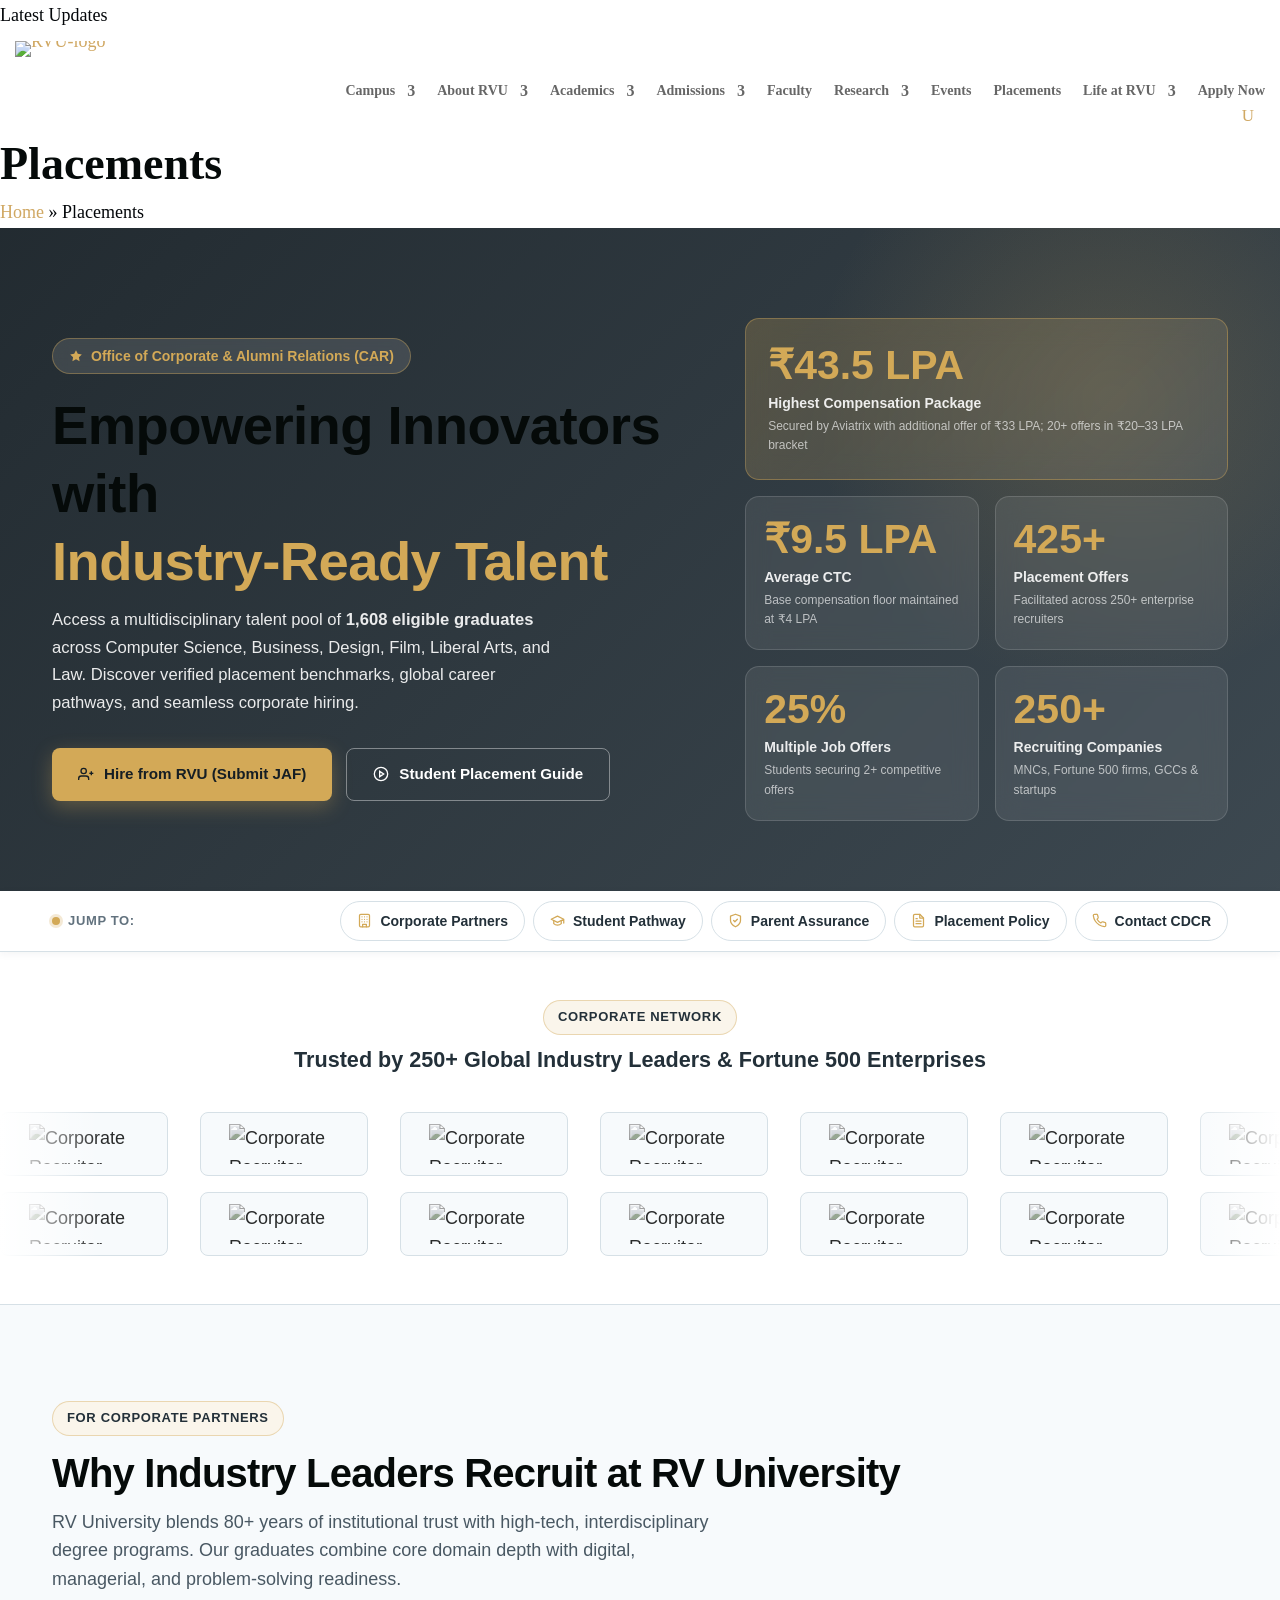
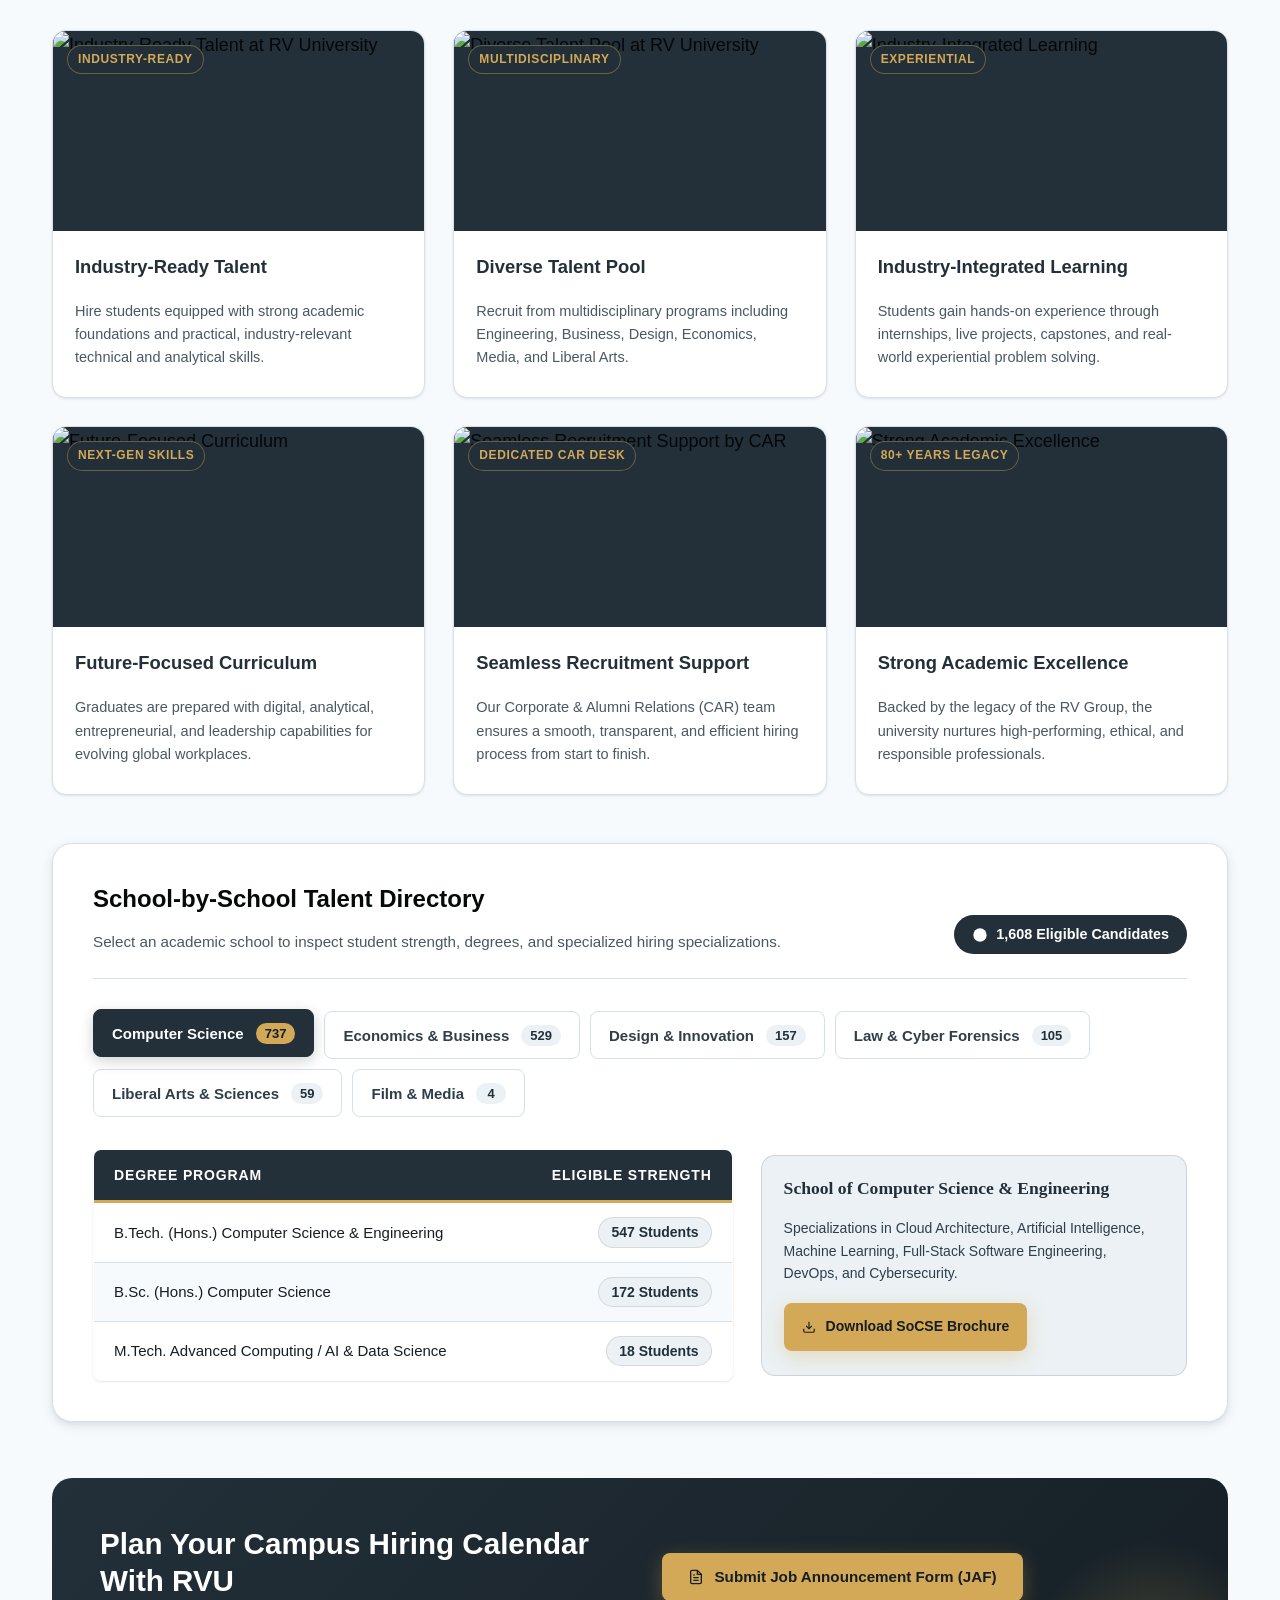
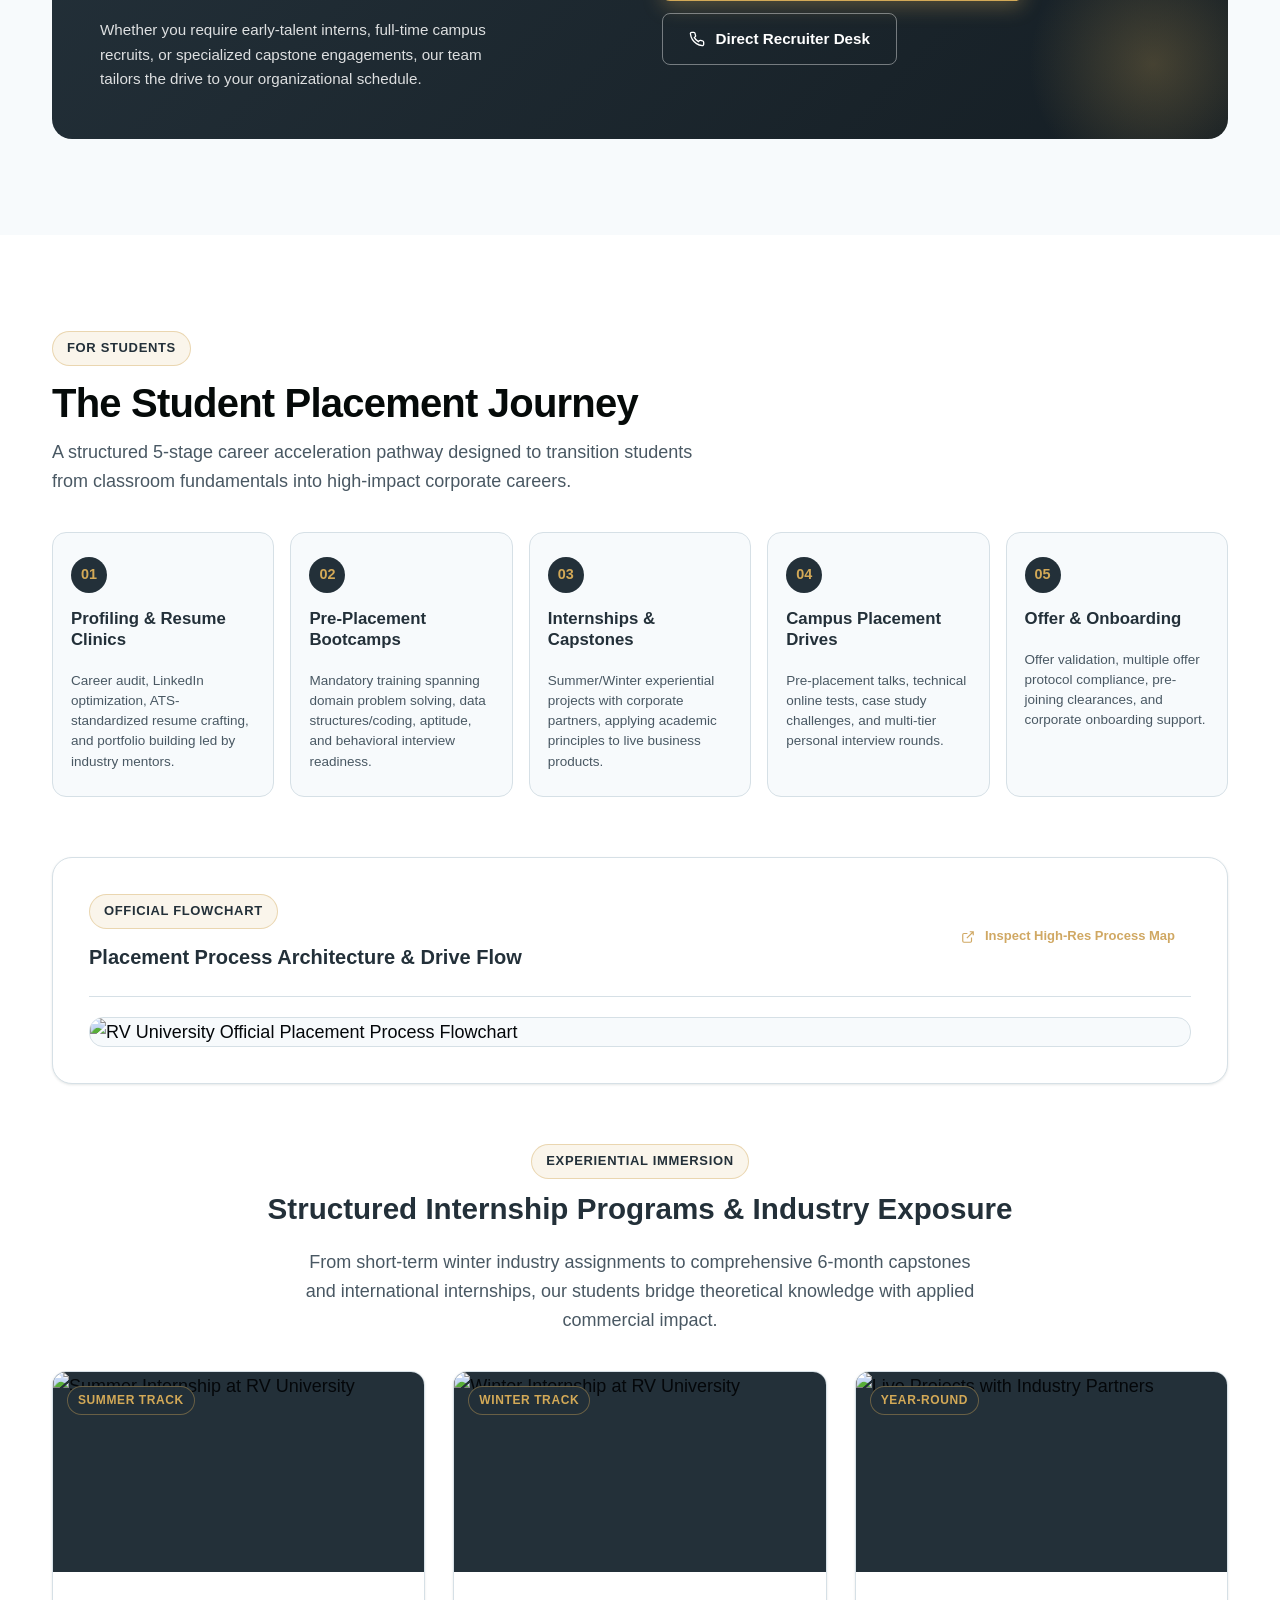
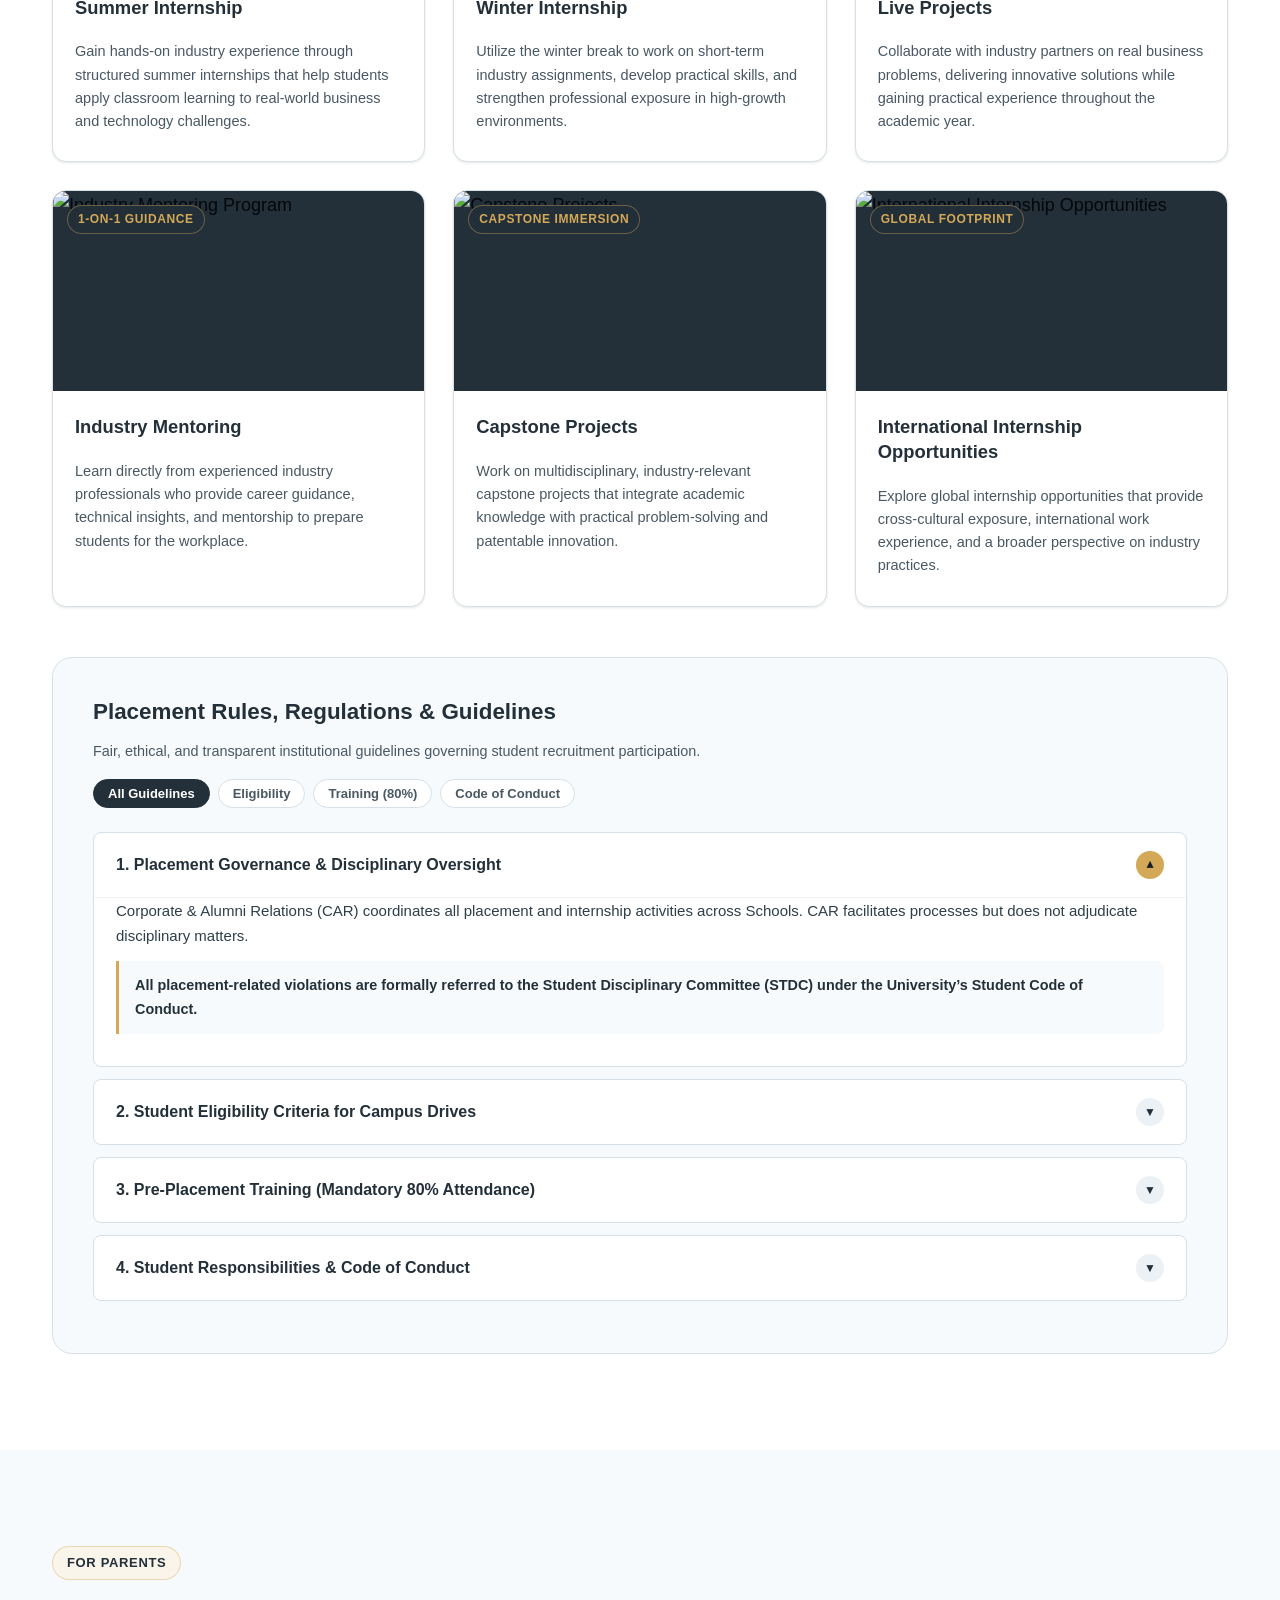
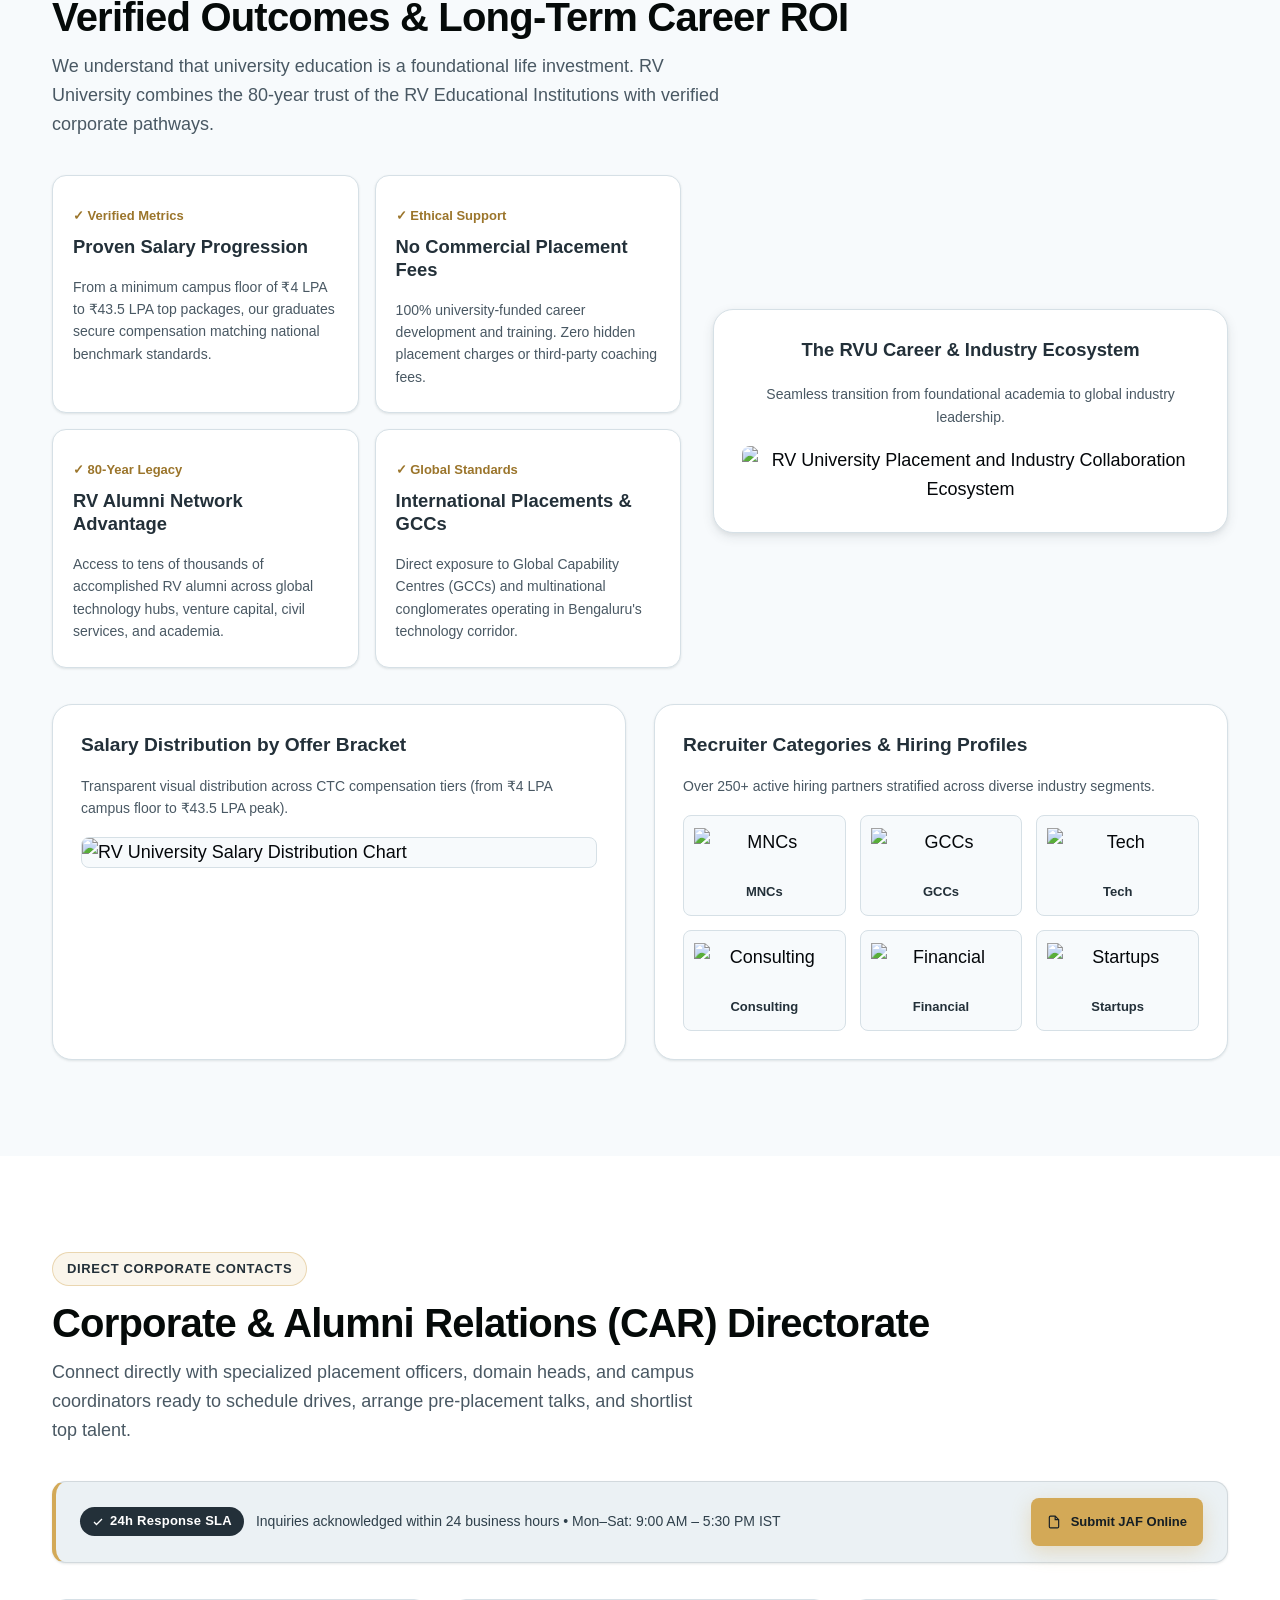
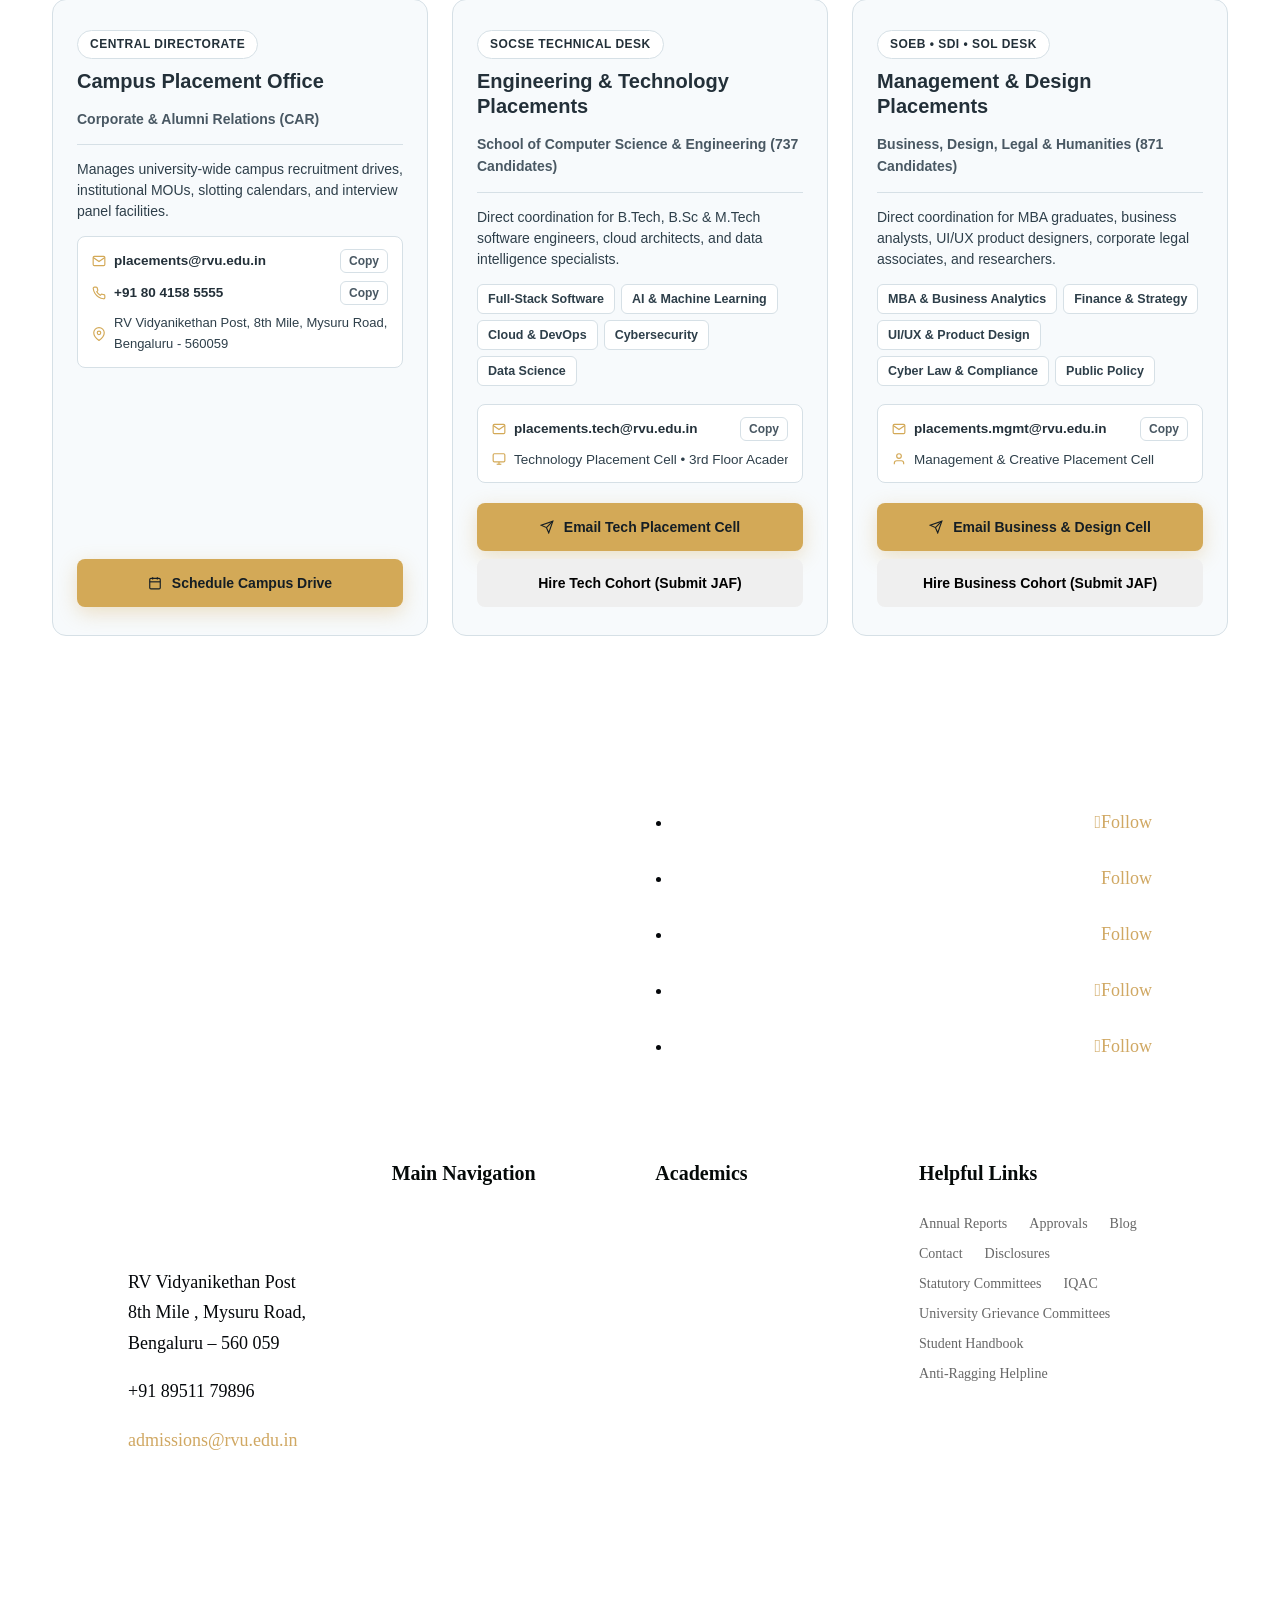
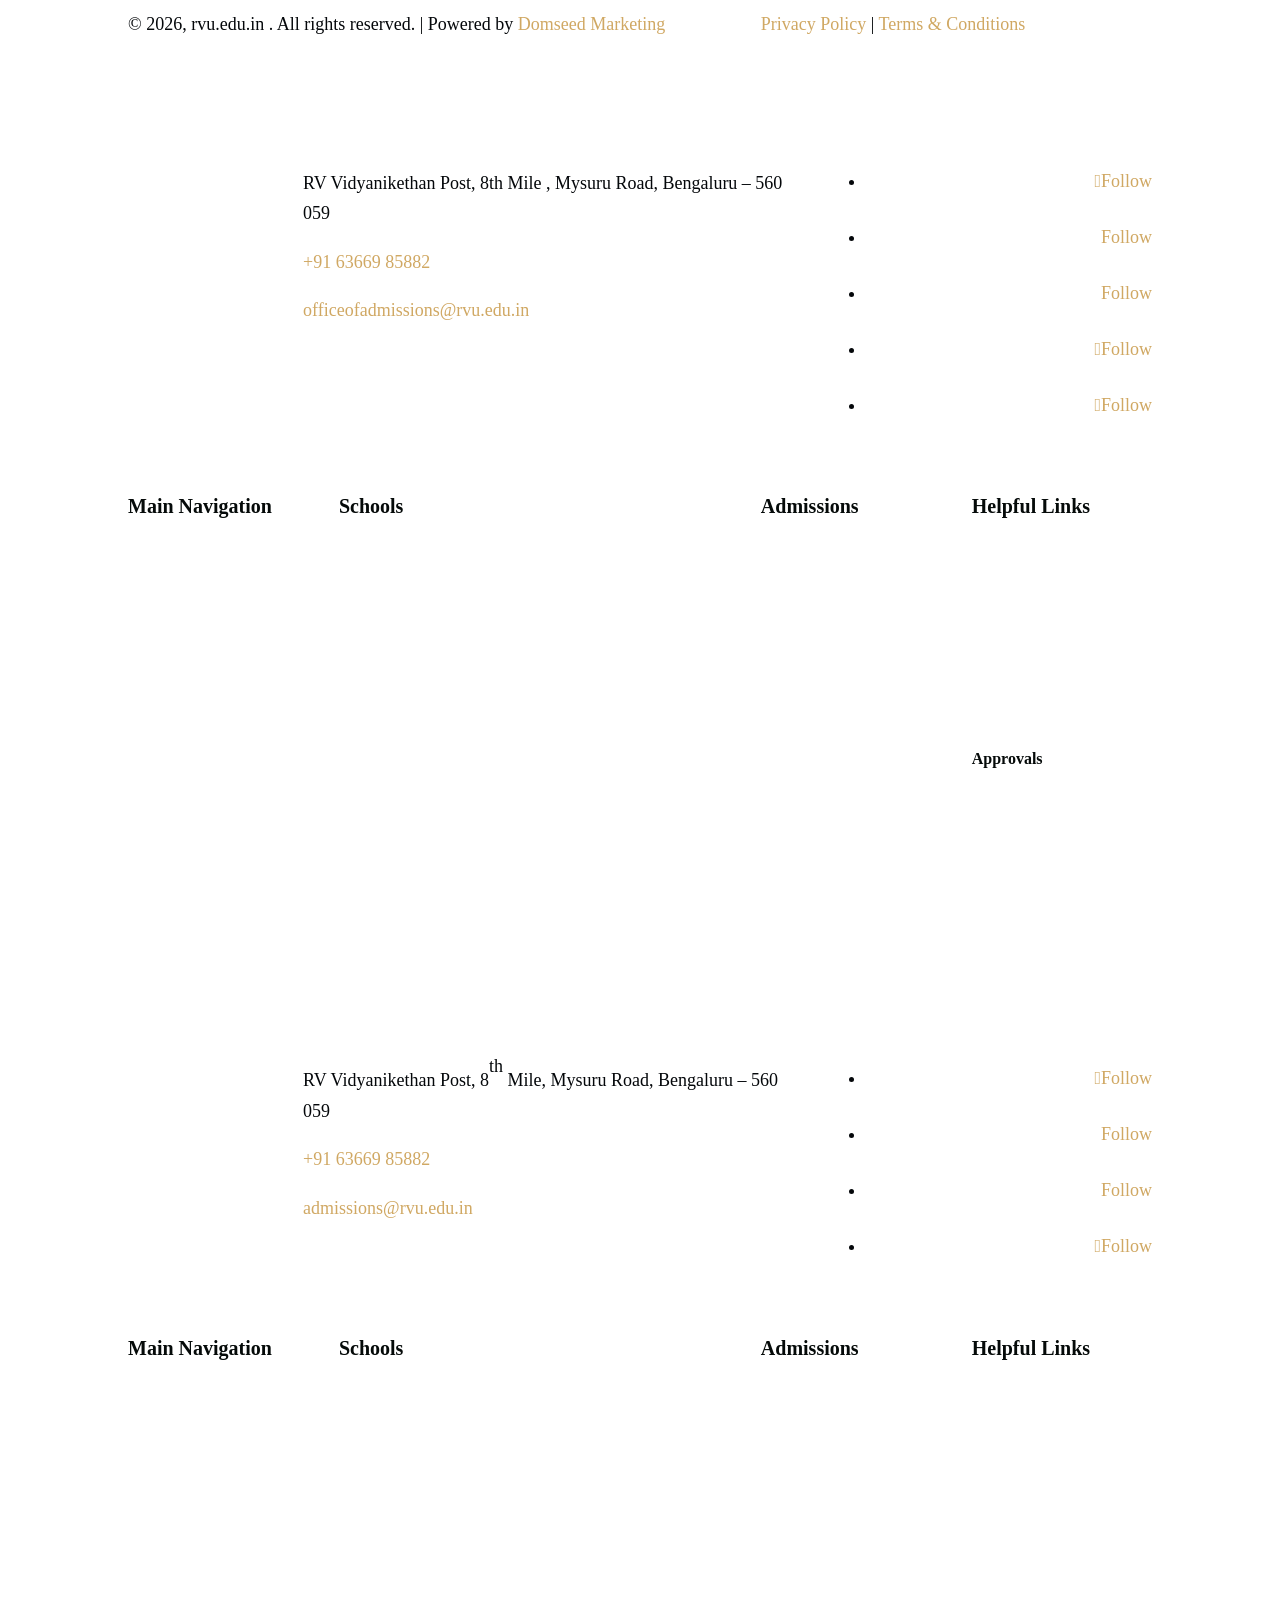
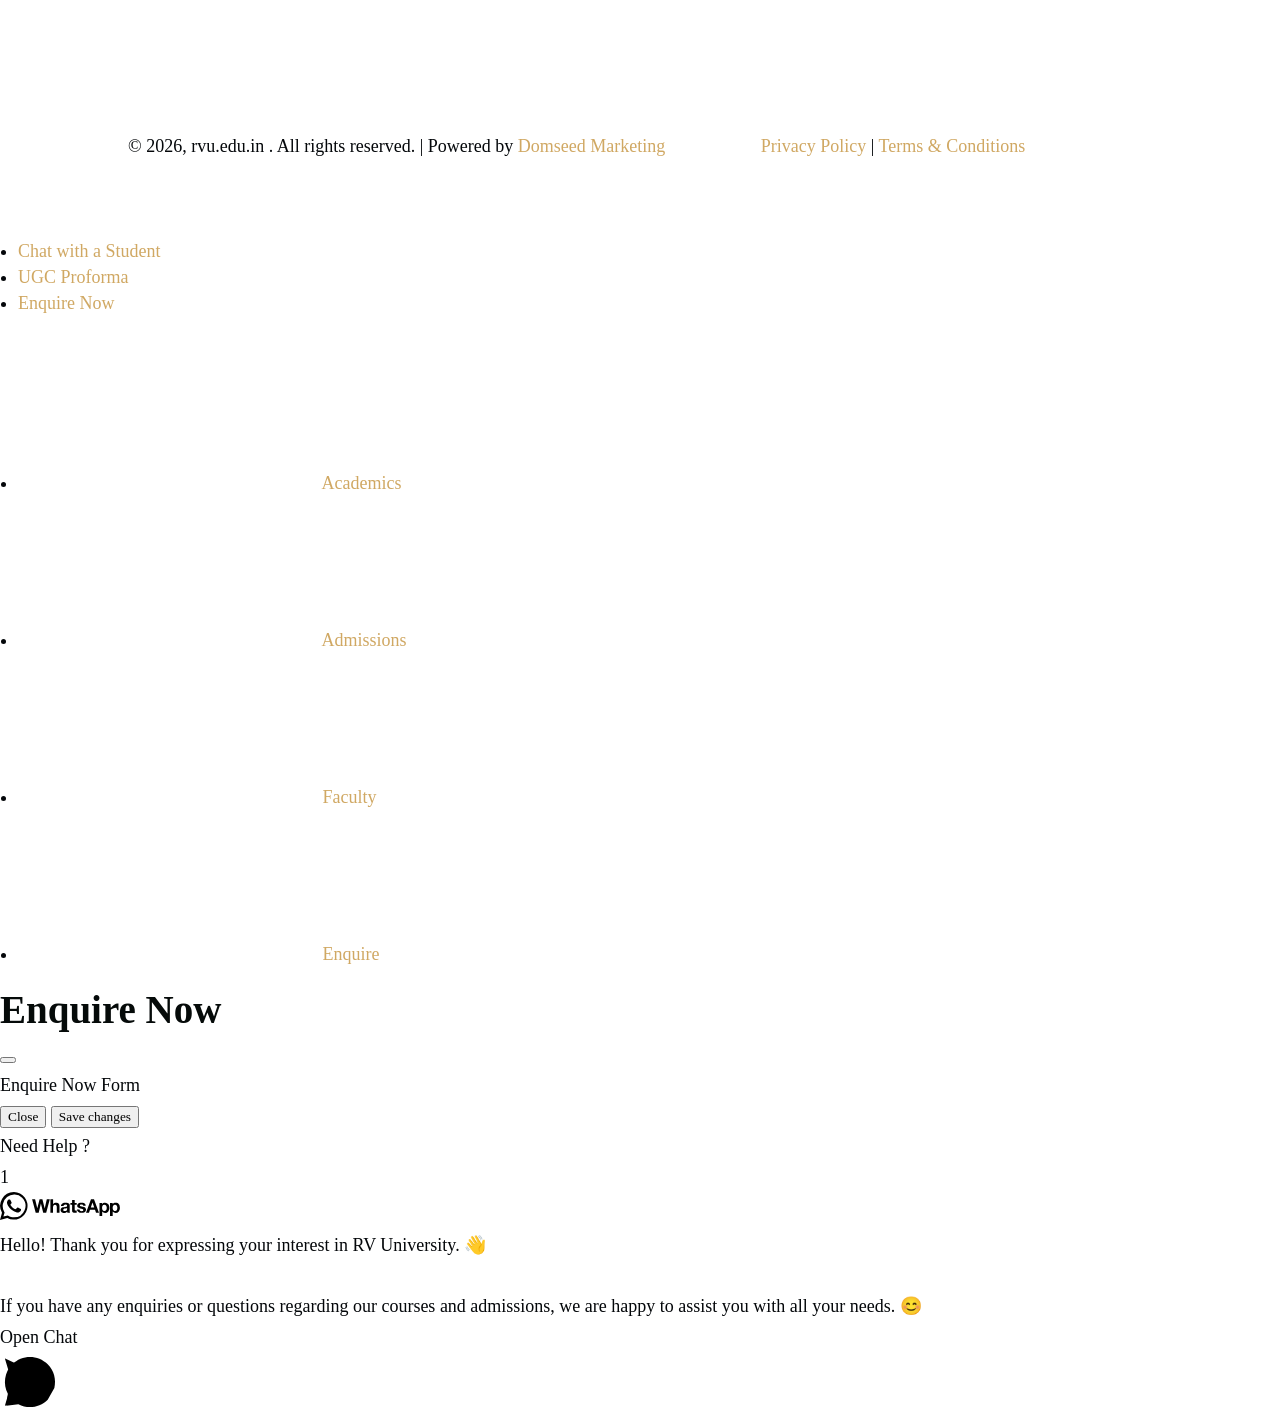
==== commit 2393fd57: "added missing images" ====
--- a/index.html
+++ b/index.html
@@ -619,30 +619,72 @@
         </p>
       </div>
 
-      <!-- 3 Key Corporate Value Cards -->
-      <div class="rvu-features-grid">
-        <div class="rvu-feature-card">
-          <div class="rvu-feature-icon">
-            <svg width="24" height="24" viewBox="0 0 24 24" fill="none" stroke="currentColor" stroke-width="2"><path d="M12 2L2 7l10 5 10-5-10-5zM2 17l10 5 10-5M2 12l10 5 10-5"/></svg>
-          </div>
-          <h4>Multidisciplinary Agility</h4>
-          <p>Hire students who break silos: engineers with design thinking, business graduates with data analytics, and lawyers with deep cyber forensics expertise.</p>
-        </div>
-
-        <div class="rvu-feature-card">
-          <div class="rvu-feature-icon">
-            <svg width="24" height="24" viewBox="0 0 24 24" fill="none" stroke="currentColor" stroke-width="2"><rect x="2" y="7" width="20" height="14" rx="2" ry="2"/><path d="M16 21V5a2 2 0 0 0-2-2h-4a2 2 0 0 0-2 2v16"/></svg>
-          </div>
-          <h4>Industry-Integrated Learning</h4>
-          <p>Every program mandates continuous real-world immersion through structured winter/summer internships, live industry capstones, and corporate mentorship.</p>
-        </div>
-
-        <div class="rvu-feature-card">
-          <div class="rvu-feature-icon">
-            <svg width="24" height="24" viewBox="0 0 24 24" fill="none" stroke="currentColor" stroke-width="2"><path d="M22 11.08V12a10 10 0 1 1-5.93-9.14"/><polyline points="22 4 12 14.01 9 11.01"/></svg>
-          </div>
-          <h4>Seamless CAR Recruitment Support</h4>
-          <p>Our centralized Corporate & Alumni Relations team coordinates complete campus drives: hybrid interviews, automated assessment labs, slotting, and offer dispatch.</p>
+      <!-- 6 Key Corporate Value Photo Cards (Authentic Campus Photography) -->
+      <div class="rvu-photo-grid">
+        <div class="rvu-photo-card">
+          <div class="rvu-photo-card-img-wrap">
+            <img src="https://d2b6aloc836m7p.cloudfront.net/wp-content/uploads/2026/08/recruit_img1.jpg" alt="Industry-Ready Talent at RV University" loading="lazy">
+            <span class="rvu-photo-card-badge">Industry-Ready</span>
+          </div>
+          <div class="rvu-photo-card-body">
+            <h4>Industry-Ready Talent</h4>
+            <p>Hire students equipped with strong academic foundations and practical, industry-relevant technical and analytical skills.</p>
+          </div>
+        </div>
+
+        <div class="rvu-photo-card">
+          <div class="rvu-photo-card-img-wrap">
+            <img src="https://d2b6aloc836m7p.cloudfront.net/wp-content/uploads/2026/08/recruit_img2.jpg" alt="Diverse Talent Pool at RV University" loading="lazy">
+            <span class="rvu-photo-card-badge">Multidisciplinary</span>
+          </div>
+          <div class="rvu-photo-card-body">
+            <h4>Diverse Talent Pool</h4>
+            <p>Recruit from multidisciplinary programs including Engineering, Business, Design, Economics, Media, and Liberal Arts.</p>
+          </div>
+        </div>
+
+        <div class="rvu-photo-card">
+          <div class="rvu-photo-card-img-wrap">
+            <img src="https://d2b6aloc836m7p.cloudfront.net/wp-content/uploads/2026/08/recruit_img3.jpg" alt="Industry-Integrated Learning" loading="lazy">
+            <span class="rvu-photo-card-badge">Experiential</span>
+          </div>
+          <div class="rvu-photo-card-body">
+            <h4>Industry-Integrated Learning</h4>
+            <p>Students gain hands-on experience through internships, live projects, capstones, and real-world experiential problem solving.</p>
+          </div>
+        </div>
+
+        <div class="rvu-photo-card">
+          <div class="rvu-photo-card-img-wrap">
+            <img src="https://d2b6aloc836m7p.cloudfront.net/wp-content/uploads/2026/08/recruit_img4.jpg" alt="Future-Focused Curriculum" loading="lazy">
+            <span class="rvu-photo-card-badge">Next-Gen Skills</span>
+          </div>
+          <div class="rvu-photo-card-body">
+            <h4>Future-Focused Curriculum</h4>
+            <p>Graduates are prepared with digital, analytical, entrepreneurial, and leadership capabilities for evolving global workplaces.</p>
+          </div>
+        </div>
+
+        <div class="rvu-photo-card">
+          <div class="rvu-photo-card-img-wrap">
+            <img src="https://d2b6aloc836m7p.cloudfront.net/wp-content/uploads/2026/08/recruit_img5.jpg" alt="Seamless Recruitment Support by CAR" loading="lazy">
+            <span class="rvu-photo-card-badge">Dedicated CAR Desk</span>
+          </div>
+          <div class="rvu-photo-card-body">
+            <h4>Seamless Recruitment Support</h4>
+            <p>Our Corporate & Alumni Relations (CAR) team ensures a smooth, transparent, and efficient hiring process from start to finish.</p>
+          </div>
+        </div>
+
+        <div class="rvu-photo-card">
+          <div class="rvu-photo-card-img-wrap">
+            <img src="https://d2b6aloc836m7p.cloudfront.net/wp-content/uploads/2026/08/recruit_img6.jpg" alt="Strong Academic Excellence" loading="lazy">
+            <span class="rvu-photo-card-badge">80+ Years Legacy</span>
+          </div>
+          <div class="rvu-photo-card-body">
+            <h4>Strong Academic Excellence</h4>
+            <p>Backed by the legacy of the RV Group, the university nurtures high-performing, ethical, and responsible professionals.</p>
+          </div>
         </div>
       </div>
 
@@ -925,6 +967,102 @@
         </div>
       </div>
 
+      <!-- Placement Process Visual Roadmap Infographic -->
+      <div class="rvu-infographic-container">
+        <div class="rvu-infographic-header">
+          <div>
+            <span class="rvu-badge-label">Official Flowchart</span>
+            <h4 style="margin: 4px 0 0; color: var(--rvu-primary);">Placement Process Architecture & Drive Flow</h4>
+          </div>
+          <a href="https://d2b6aloc836m7p.cloudfront.net/wp-content/uploads/2026/08/Placement-Process_img-1.png" target="_blank" rel="noopener" class="rvu-btn rvu-btn-outline" style="padding: 8px 16px; font-size: 0.8125rem;">
+            <svg width="14" height="14" viewBox="0 0 24 24" fill="none" stroke="currentColor" stroke-width="2"><path d="M15 3h6v6M10 14L21 3M18 13v6a2 2 0 0 1-2 2H5a2 2 0 0 1-2-2V8a2 2 0 0 1 2-2h6"/></svg>
+            Inspect High-Res Process Map
+          </a>
+        </div>
+        <div class="rvu-infographic-preview">
+          <img src="https://d2b6aloc836m7p.cloudfront.net/wp-content/uploads/2026/08/Placement-Process_img-1.png" alt="RV University Official Placement Process Flowchart" loading="lazy">
+        </div>
+      </div>
+
+      <!-- DEDICATED INTERNSHIPS SHOWCASE -->
+      <div class="rvu-internships-container" style="margin-top: 60px; margin-bottom: 50px;">
+        <div class="rvu-section-header" style="text-align: center; margin-bottom: 36px;">
+          <span class="rvu-badge-label">Experiential Immersion</span>
+          <h3 style="font-size: 1.85rem; color: var(--rvu-primary); font-weight: 700; margin-bottom: 10px;">Structured Internship Programs & Industry Exposure</h3>
+          <p class="rvu-section-desc" style="max-width: 780px; margin: 0 auto;">
+            From short-term winter industry assignments to comprehensive 6-month capstones and international internships, our students bridge theoretical knowledge with applied commercial impact.
+          </p>
+        </div>
+
+        <div class="rvu-photo-grid">
+          <div class="rvu-photo-card">
+            <div class="rvu-photo-card-img-wrap">
+              <img src="https://d2b6aloc836m7p.cloudfront.net/wp-content/uploads/2026/08/internship_img1.jpg" alt="Summer Internship at RV University" loading="lazy">
+              <span class="rvu-photo-card-badge">Summer Track</span>
+            </div>
+            <div class="rvu-photo-card-body">
+              <h4>Summer Internship</h4>
+              <p>Gain hands-on industry experience through structured summer internships that help students apply classroom learning to real-world business and technology challenges.</p>
+            </div>
+          </div>
+
+          <div class="rvu-photo-card">
+            <div class="rvu-photo-card-img-wrap">
+              <img src="https://d2b6aloc836m7p.cloudfront.net/wp-content/uploads/2026/08/internship_img2.jpg" alt="Winter Internship at RV University" loading="lazy">
+              <span class="rvu-photo-card-badge">Winter Track</span>
+            </div>
+            <div class="rvu-photo-card-body">
+              <h4>Winter Internship</h4>
+              <p>Utilize the winter break to work on short-term industry assignments, develop practical skills, and strengthen professional exposure in high-growth environments.</p>
+            </div>
+          </div>
+
+          <div class="rvu-photo-card">
+            <div class="rvu-photo-card-img-wrap">
+              <img src="https://d2b6aloc836m7p.cloudfront.net/wp-content/uploads/2026/08/internship_img3.jpg" alt="Live Projects with Industry Partners" loading="lazy">
+              <span class="rvu-photo-card-badge">Year-Round</span>
+            </div>
+            <div class="rvu-photo-card-body">
+              <h4>Live Projects</h4>
+              <p>Collaborate with industry partners on real business problems, delivering innovative solutions while gaining practical experience throughout the academic year.</p>
+            </div>
+          </div>
+
+          <div class="rvu-photo-card">
+            <div class="rvu-photo-card-img-wrap">
+              <img src="https://d2b6aloc836m7p.cloudfront.net/wp-content/uploads/2026/08/internship_img4.jpg" alt="Industry Mentoring Program" loading="lazy">
+              <span class="rvu-photo-card-badge">1-on-1 Guidance</span>
+            </div>
+            <div class="rvu-photo-card-body">
+              <h4>Industry Mentoring</h4>
+              <p>Learn directly from experienced industry professionals who provide career guidance, technical insights, and mentorship to prepare students for the workplace.</p>
+            </div>
+          </div>
+
+          <div class="rvu-photo-card">
+            <div class="rvu-photo-card-img-wrap">
+              <img src="https://d2b6aloc836m7p.cloudfront.net/wp-content/uploads/2026/08/internship_img5.jpg" alt="Capstone Projects" loading="lazy">
+              <span class="rvu-photo-card-badge">Capstone Immersion</span>
+            </div>
+            <div class="rvu-photo-card-body">
+              <h4>Capstone Projects</h4>
+              <p>Work on multidisciplinary, industry-relevant capstone projects that integrate academic knowledge with practical problem-solving and patentable innovation.</p>
+            </div>
+          </div>
+
+          <div class="rvu-photo-card">
+            <div class="rvu-photo-card-img-wrap">
+              <img src="https://d2b6aloc836m7p.cloudfront.net/wp-content/uploads/2026/08/internship_img6.jpg" alt="International Internship Opportunities" loading="lazy">
+              <span class="rvu-photo-card-badge">Global Footprint</span>
+            </div>
+            <div class="rvu-photo-card-body">
+              <h4>International Internship Opportunities</h4>
+              <p>Explore global internship opportunities that provide cross-cultural exposure, international work experience, and a broader perspective on industry practices.</p>
+            </div>
+          </div>
+        </div>
+      </div>
+
       <!-- PLACEMENT POLICY & GOVERNANCE DRAWER -->
       <div class="rvu-policy-drawer" id="rules-governance">
         <div class="rvu-policy-header">
@@ -941,67 +1079,79 @@
         </div>
 
         <div class="rvu-accordion-group">
-          <!-- Accordion 1 -->
+          <!-- Accordion 1: Placement Governance -->
           <div class="rvu-accordion-item open" data-category="eligibility">
             <button type="button" class="rvu-accordion-btn" aria-expanded="true">
-              <span>1. Mandatory Student Eligibility Criteria</span>
+              <span>1. Placement Governance & Disciplinary Oversight</span>
               <span class="rvu-accordion-icon">▼</span>
             </button>
             <div class="rvu-accordion-content">
-              <p>A student may register and participate in placement drives only upon satisfying all institutional criteria:</p>
-              <ul>
-                <li><strong>Zero Backlogs:</strong> No standing academic backlogs at the time of registering for placement drives (unless exceptionally exempted by a specific recruiter).</li>
-                <li><strong>Attendance Requirement:</strong> Minimum 80% attendance in mandatory pre-placement bootcamps and training modules.</li>
-                <li><strong>Declaration Form:</strong> Timely submission of the Placement Registration & Declaration Form.</li>
-                <li><strong>Experiential Fulfillment:</strong> Successful completion of required internships, field immersion, and capstones approved by School Dean.</li>
-                <li><strong>Disciplinary Standing:</strong> No pending cases or active sanctions with the Student Disciplinary Committee (STDC).</li>
-              </ul>
-            </div>
-          </div>
-
-          <!-- Accordion 2 -->
-          <div class="rvu-accordion-item" data-category="training">
+              <p>Corporate & Alumni Relations (CAR) coordinates all placement and internship activities across Schools. CAR facilitates processes but does not adjudicate disciplinary matters.</p>
+              <div style="background-color: var(--rvu-slate-50); border-left: 3px solid var(--rvu-gold); padding: 12px 16px; margin: 12px 0; border-radius: 0 var(--rvu-radius-sm) var(--rvu-radius-sm) 0;">
+                <p style="margin: 0; font-size: 0.9rem; color: var(--rvu-primary); font-weight: 600;">
+                  All placement-related violations are formally referred to the Student Disciplinary Committee (STDC) under the University’s Student Code of Conduct.
+                </p>
+              </div>
+            </div>
+          </div>
+
+          <!-- Accordion 2: Student Eligibility Criteria -->
+          <div class="rvu-accordion-item" data-category="eligibility">
             <button type="button" class="rvu-accordion-btn" aria-expanded="false">
-              <span>2. Pre-Placement Training & Attendance Regulations</span>
+              <span>2. Student Eligibility Criteria for Campus Drives</span>
               <span class="rvu-accordion-icon">▼</span>
             </button>
             <div class="rvu-accordion-content">
-              <p>The University conducts rigorous career readiness modules prior to campus drives:</p>
+              <p>A student may participate in placements only if all of the following institutional criteria are satisfied:</p>
               <ul>
-                <li><strong>Technical & Domain Modules:</strong> Advanced school-specific curriculum tailored to emerging industry job descriptions.</li>
-                <li><strong>Behavioral & Networking Intelligence:</strong> Executive communication, business etiquette, group discussion, and emotional intelligence.</li>
-                <li><strong>Compulsory 80% Attendance:</strong> Strictly enforced across all sessions. Any exemption due to medical or emergency reasons must be formally ratified by the School Dean and CAR.</li>
+                <li><strong>Academic Backlogs:</strong> No academic backlogs at the time of registering for placement drives (unless exceptionally permitted by a specific recruiter).</li>
+                <li><strong>Mandatory Training Attendance:</strong> Minimum 80% attendance in mandatory pre-placement training.</li>
+                <li><strong>Declaration Submission:</strong> Timely submission of the Placement Registration & Declaration Form.</li>
+                <li><strong>Experiential Fulfillment:</strong> Completion of required experiential components (internship / immersion / capstone), unless exceptionally approved by School leadership.</li>
+                <li><strong>Company Criteria:</strong> Compliance with all company-specific eligibility criteria and cut-offs.</li>
+                <li><strong>Disciplinary Standing:</strong> No pending disciplinary case or active sanctions with the Student Disciplinary Committee (STDC).</li>
               </ul>
             </div>
           </div>
 
-          <!-- Accordion 3 -->
-          <div class="rvu-accordion-item" data-category="ethics">
+          <!-- Accordion 3: Pre-Placement Training (Mandatory) -->
+          <div class="rvu-accordion-item" data-category="training">
             <button type="button" class="rvu-accordion-btn" aria-expanded="false">
-              <span>3. Professional Code of Conduct & Offer Ethics</span>
+              <span>3. Pre-Placement Training (Mandatory 80% Attendance)</span>
               <span class="rvu-accordion-icon">▼</span>
             </button>
             <div class="rvu-accordion-content">
-              <p>RV University takes institutional and student integrity seriously:</p>
-              <ul>
-                <li><strong>Genuine Applications:</strong> Students must only apply for roles and organizations they genuinely intend to join.</li>
-                <li><strong>Offer Honor Policy:</strong> Once an offer is formally extended and accepted, students must honor their commitment to uphold the university's corporate reputation.</li>
-                <li><strong>Disciplinary Escalation:</strong> Withdrawing from drives without notice or unprofessional conduct during interviews will be referred to STDC under the University Code of Conduct.</li>
+              <p>Training is an indispensable prerequisite designed to align cohort capability with industry benchmarks. Training consists of:</p>
+              <ul style="margin-bottom: 16px;">
+                <li><strong>Domain / Technical Training (School-specific):</strong> Advanced core competencies, technology stacks, algorithmic coding, financial engineering, and specialized legal frameworks.</li>
+                <li><strong>Soft Skills Training:</strong> Executive presence, business communication, group discussions, analytical presentations, and interview technique.</li>
+                <li><strong>Emotional, Behaviour & Networking Intelligence:</strong> Professional workplace etiquette, emotional resilience, situational judgment, and corporate networking.</li>
               </ul>
-            </div>
-          </div>
-
-          <!-- Accordion 4 -->
-          <div class="rvu-accordion-item" data-category="eligibility">
+              <div style="background-color: #fef3c7; border: 1px solid #fde68a; border-radius: var(--rvu-radius-sm); padding: 14px 16px; margin-top: 10px;">
+                <p style="margin: 0 0 6px 0; font-size: 0.90625rem; color: #92400e; font-weight: 700;">
+                  ⚠️ Mandatory Attendance Rule:
+                </p>
+                <p style="margin: 0; font-size: 0.875rem; color: #78350f;">
+                  Minimum <strong>80% attendance</strong> across all components is compulsory. Any restriction due to non-compliance is decided by the <strong>Dean of the School, in consultation with CAR</strong>.
+                </p>
+              </div>
+            </div>
+          </div>
+
+          <!-- Accordion 4: Student Responsibilities & Ethics -->
+          <div class="rvu-accordion-item" data-category="ethics">
             <button type="button" class="rvu-accordion-btn" aria-expanded="false">
-              <span>4. Multiple Offer & "Dream Company" Framework</span>
+              <span>4. Student Responsibilities & Code of Conduct</span>
               <span class="rvu-accordion-icon">▼</span>
             </button>
             <div class="rvu-accordion-content">
-              <p>To maximize student potential while ensuring equitable placement across the cohort:</p>
+              <p>To preserve institutional prestige and equitable recruitment opportunities, all participating students must:</p>
               <ul>
-                <li>Students placed in a core tier company remain eligible to interview for <strong>Dream Offer Tiers</strong> (>1.5x salary bracket or Tier-1 Product Companies).</li>
-                <li>Over <strong>25% of placed students</strong> in 2025–26 successfully secured multiple employment offers through this meritocratic framework.</li>
+                <li><strong>Genuine Applications:</strong> Apply only to roles and organisations the student is genuinely willing to join.</li>
+                <li><strong>Professional Conduct:</strong> Maintain highest standards of professional conduct and integrity at all stages of selection.</li>
+                <li><strong>Offer Honor Policy:</strong> Honour offers once selected, in line with institutional ethics and industry expectations.</li>
+                <li><strong>Prompt Reporting:</strong> Report any exceptional concerns, scheduling conflicts, or recruiter communications promptly to CAR.</li>
+                <li><strong>STDC Escalation:</strong> Any action resulting in reputational, institutional, or peer-level impact may be referred to STDC.</li>
               </ul>
             </div>
           </div>
@@ -1054,6 +1204,48 @@
           <h4 style="color: var(--rvu-navy); margin-bottom: 12px; font-size: 1.15rem;">The RVU Career & Industry Ecosystem</h4>
           <p style="font-size: 0.875rem; color: var(--rvu-slate-600); margin-bottom: 18px;">Seamless transition from foundational academia to global industry leadership.</p>
           <img src="https://d2b6aloc836m7p.cloudfront.net/wp-content/uploads/2026/08/eco-system.png" alt="RV University Placement and Industry Collaboration Ecosystem" loading="lazy">
+        </div>
+      </div>
+
+      <!-- Outcomes Gallery: Salary Distribution & Recruiter Categories -->
+      <div class="rvu-outcomes-gallery-grid">
+        <div class="rvu-outcomes-visual-card">
+          <h4>Salary Distribution by Offer Bracket</h4>
+          <p>Transparent visual distribution across CTC compensation tiers (from ₹4 LPA campus floor to ₹43.5 LPA peak).</p>
+          <div style="background-color: var(--rvu-slate-50); border-radius: var(--rvu-radius-sm); overflow: hidden; border: 1px solid var(--rvu-slate-200);">
+            <img src="https://d2b6aloc836m7p.cloudfront.net/wp-content/uploads/2026/08/Salarydistribution_img.jpg" alt="RV University Salary Distribution Chart" style="width: 100%; height: auto; display: block;" loading="lazy">
+          </div>
+        </div>
+
+        <div class="rvu-outcomes-visual-card">
+          <h4>Recruiter Categories & Hiring Profiles</h4>
+          <p>Over 250+ active hiring partners stratified across diverse industry segments.</p>
+          <div class="rvu-recruiter-cats-grid">
+            <div class="rvu-recruiter-cat-item">
+              <img src="https://d2b6aloc836m7p.cloudfront.net/wp-content/uploads/2026/08/Recruitercategories_img1.png" alt="MNCs" loading="lazy">
+              <span>MNCs</span>
+            </div>
+            <div class="rvu-recruiter-cat-item">
+              <img src="https://d2b6aloc836m7p.cloudfront.net/wp-content/uploads/2026/08/Recruitercategories_img2.png" alt="GCCs" loading="lazy">
+              <span>GCCs</span>
+            </div>
+            <div class="rvu-recruiter-cat-item">
+              <img src="https://d2b6aloc836m7p.cloudfront.net/wp-content/uploads/2026/08/Recruitercategories_img3.png" alt="Tech" loading="lazy">
+              <span>Tech</span>
+            </div>
+            <div class="rvu-recruiter-cat-item">
+              <img src="https://d2b6aloc836m7p.cloudfront.net/wp-content/uploads/2026/08/Recruitercategories_img4.png" alt="Consulting" loading="lazy">
+              <span>Consulting</span>
+            </div>
+            <div class="rvu-recruiter-cat-item">
+              <img src="https://d2b6aloc836m7p.cloudfront.net/wp-content/uploads/2026/08/Recruitercategories_img5.png" alt="Financial" loading="lazy">
+              <span>Financial</span>
+            </div>
+            <div class="rvu-recruiter-cat-item">
+              <img src="https://d2b6aloc836m7p.cloudfront.net/wp-content/uploads/2026/08/Recruitercategories_img6.png" alt="Startups" loading="lazy">
+              <span>Startups</span>
+            </div>
+          </div>
         </div>
       </div>
     </div>
--- a/css/redesign.css
+++ b/css/redesign.css
@@ -401,54 +401,19 @@
   color: var(--rvu-gold) !important;
 }
 
-/* Tablet & Mobile Responsiveness for Quick-Nav */
+/* Complete Removal of Navigation Bars and Bottom Bars on Mobile/Tablet */
 @media (max-width: 991px) {
-  .rvu-stakeholder-inner {
-    padding: 8px 0;
-  }
-  
-  .rvu-nav-label {
-    display: none; /* Hide label on mobile/tablet to maximize navigation room */
-  }
-  
-  .rvu-pills-container {
-    display: flex;
-    flex-wrap: nowrap;
-    width: 100%;
-    overflow-x: auto;
-    -webkit-overflow-scrolling: touch;
-    scroll-snap-type: x mandatory;
-    scrollbar-width: thin;
-    padding-bottom: 4px;
-    gap: 8px;
-    justify-content: flex-start;
-  }
-  
-  .rvu-pills-container::-webkit-scrollbar {
-    height: 3px;
-  }
-  
-  .rvu-pills-container::-webkit-scrollbar-thumb {
-    background: var(--rvu-slate-300);
-    border-radius: 4px;
-  }
-  
-  .rvu-pill-link {
-    scroll-snap-align: start;
-    flex-shrink: 0;
-    padding: 7px 14px;
-    font-size: 0.8125rem;
-    min-height: 38px;
-  }
-}
-
-@media (max-width: 480px) {
-  .rvu-pill-link {
-    padding: 6px 12px;
-    font-size: 0.8rem;
-    gap: 6px;
-  }
-}
+  .rvu-stakeholder-nav,
+  .rvu-bottom-bar,
+  .rvu-mobile-nav,
+  .bottom-nav,
+  .joinchat {
+    display: none !important;
+    visibility: hidden !important;
+    pointer-events: none !important;
+  }
+}
+
 
 /* Recruiter Marquee Banner */
 .rvu-marquee-section {
@@ -1569,8 +1534,213 @@
 }
 
 /* ==========================================================================
+   AUTHENTIC PHOTO CARDS & INTERNSHIP SHOWCASE STYLES
+   ========================================================================== */
+
+.rvu-photo-grid {
+  display: grid;
+  grid-template-columns: repeat(auto-fill, minmax(350px, 1fr));
+  gap: 28px;
+  margin-bottom: 48px;
+}
+
+.rvu-photo-card {
+  background-color: var(--rvu-white);
+  border: 1px solid var(--rvu-slate-200);
+  border-radius: var(--rvu-radius-md);
+  overflow: hidden;
+  box-shadow: var(--rvu-shadow-sm);
+  transition: var(--rvu-transition);
+  display: flex;
+  flex-direction: column;
+}
+
+.rvu-photo-card:hover {
+  border-color: var(--rvu-gold);
+  box-shadow: var(--rvu-shadow-md);
+  transform: translateY(-4px);
+}
+
+.rvu-photo-card-img-wrap {
+  width: 100%;
+  height: 200px;
+  overflow: hidden;
+  position: relative;
+  background-color: var(--rvu-primary);
+}
+
+.rvu-photo-card-img-wrap img {
+  width: 100%;
+  height: 100%;
+  object-fit: cover;
+  transition: transform 0.5s cubic-bezier(0.16, 1, 0.3, 1);
+  display: block;
+}
+
+.rvu-photo-card:hover .rvu-photo-card-img-wrap img {
+  transform: scale(1.05);
+}
+
+.rvu-photo-card-badge {
+  position: absolute;
+  top: 14px;
+  left: 14px;
+  background: rgba(35, 48, 57, 0.9);
+  backdrop-filter: blur(8px);
+  -webkit-backdrop-filter: blur(8px);
+  color: var(--rvu-gold);
+  border: 1px solid rgba(211, 169, 87, 0.4);
+  font-size: 0.75rem;
+  font-weight: 700;
+  text-transform: uppercase;
+  letter-spacing: 0.05em;
+  padding: 4px 10px;
+  border-radius: var(--rvu-radius-full);
+}
+
+.rvu-photo-card-body {
+  padding: 24px 22px 28px;
+  display: flex;
+  flex-direction: column;
+  flex-grow: 1;
+}
+
+.rvu-photo-card-body h4 {
+  font-size: 1.15rem;
+  color: var(--rvu-primary);
+  margin-bottom: 10px;
+  line-height: 1.35;
+}
+
+.rvu-photo-card-body p {
+  font-size: 0.90625rem;
+  color: var(--rvu-slate-600);
+  line-height: 1.6;
+  margin: 0;
+}
+
+/* Dedicated Internships Section */
+.rvu-internships-section {
+  padding: clamp(56px, 8vw, 96px) 0;
+  background-color: var(--rvu-white);
+  border-top: 1px solid var(--rvu-slate-200);
+  border-bottom: 1px solid var(--rvu-slate-200);
+}
+
+/* Process Infographic Banner & Diagram */
+.rvu-infographic-container {
+  background-color: var(--rvu-white);
+  border: 1px solid var(--rvu-slate-200);
+  border-radius: var(--rvu-radius-lg);
+  padding: clamp(20px, 3vw, 36px);
+  box-shadow: var(--rvu-shadow-sm);
+  margin-bottom: 50px;
+}
+
+.rvu-infographic-header {
+  display: flex;
+  justify-content: space-between;
+  align-items: center;
+  flex-wrap: wrap;
+  gap: 16px;
+  margin-bottom: 20px;
+  padding-bottom: 16px;
+  border-bottom: 1px solid var(--rvu-slate-200);
+}
+
+.rvu-infographic-header h4 {
+  font-size: 1.25rem;
+  color: var(--rvu-primary);
+}
+
+.rvu-infographic-preview {
+  width: 100%;
+  border-radius: var(--rvu-radius-md);
+  overflow: hidden;
+  background-color: var(--rvu-slate-50);
+  border: 1px solid var(--rvu-slate-200);
+}
+
+.rvu-infographic-preview img {
+  width: 100%;
+  height: auto;
+  display: block;
+}
+
+/* Recruiter Categories & Salary Infographic in Outcomes */
+.rvu-outcomes-gallery-grid {
+  display: grid;
+  grid-template-columns: 1fr 1fr;
+  gap: 28px;
+  margin-top: 36px;
+}
+
+.rvu-outcomes-visual-card {
+  background-color: var(--rvu-white);
+  border: 1px solid var(--rvu-slate-200);
+  border-radius: var(--rvu-radius-lg);
+  padding: 28px;
+  box-shadow: var(--rvu-shadow-sm);
+  display: flex;
+  flex-direction: column;
+}
+
+.rvu-outcomes-visual-card h4 {
+  font-size: 1.2rem;
+  color: var(--rvu-primary);
+  margin-bottom: 8px;
+}
+
+.rvu-outcomes-visual-card p {
+  font-size: 0.875rem;
+  color: var(--rvu-slate-600);
+  margin-bottom: 18px;
+}
+
+.rvu-recruiter-cats-grid {
+  display: grid;
+  grid-template-columns: repeat(3, 1fr);
+  gap: 14px;
+  margin-top: auto;
+}
+
+.rvu-recruiter-cat-item {
+  background-color: var(--rvu-slate-50);
+  border: 1px solid var(--rvu-slate-200);
+  border-radius: var(--rvu-radius-sm);
+  padding: 12px 10px;
+  text-align: center;
+  transition: var(--rvu-transition);
+}
+
+.rvu-recruiter-cat-item:hover {
+  border-color: var(--rvu-gold);
+  background-color: var(--rvu-white);
+  transform: translateY(-2px);
+  box-shadow: var(--rvu-shadow-sm);
+}
+
+.rvu-recruiter-cat-item img {
+  height: 48px;
+  max-width: 100%;
+  object-fit: contain;
+  margin-bottom: 6px;
+  display: block;
+  margin-left: auto;
+  margin-right: auto;
+}
+
+.rvu-recruiter-cat-item span {
+  font-size: 0.8125rem;
+  font-weight: 700;
+  color: var(--rvu-primary);
+  display: block;
+}
+
+/* ==========================================================================
    COMPREHENSIVE MOBILE ADAPTATION (No Bottom Nav - True Brand Experience)
    ========================================================================== */
+
 
 /* Global Mobile Foundations & Overflow Protection */
 html {
@@ -1629,6 +1799,16 @@
     grid-template-columns: 1fr;
     gap: 24px;
   }
+
+  .rvu-photo-grid {
+    grid-template-columns: repeat(2, 1fr);
+    gap: 20px;
+  }
+
+  .rvu-outcomes-gallery-grid {
+    grid-template-columns: 1fr;
+    gap: 24px;
+  }
 }
 
 /* 2. MOBILE PHONES (max-width: 640px) */
@@ -1740,6 +1920,25 @@
     height: 44px;
     font-size: 1.2rem;
     margin-bottom: 14px;
+  }
+
+  .rvu-photo-grid {
+    grid-template-columns: 1fr;
+    gap: 16px;
+    margin-bottom: 32px;
+  }
+
+  .rvu-photo-card-img-wrap {
+    height: 180px;
+  }
+
+  .rvu-photo-card-body {
+    padding: 18px 16px 20px;
+  }
+
+  .rvu-recruiter-cats-grid {
+    grid-template-columns: repeat(2, 1fr);
+    gap: 10px;
   }
 
   /* School-by-School Talent Directory */
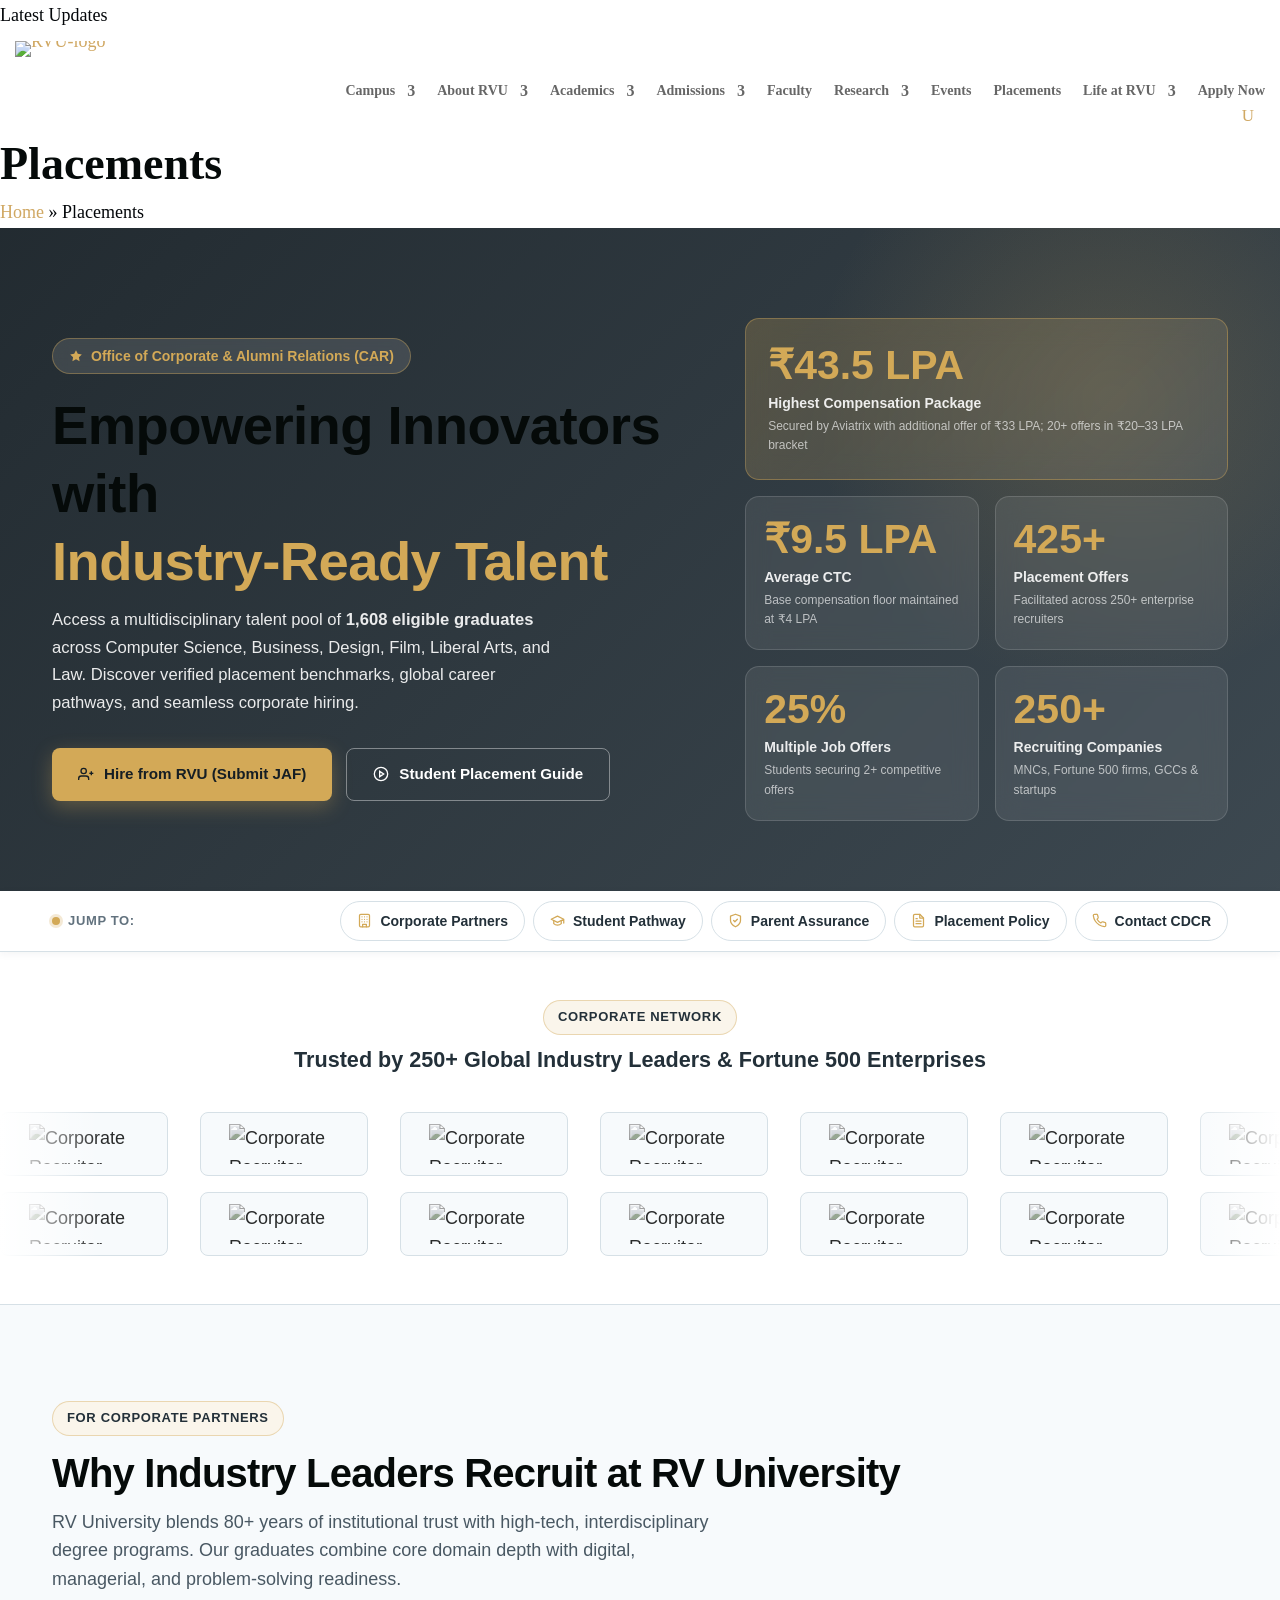
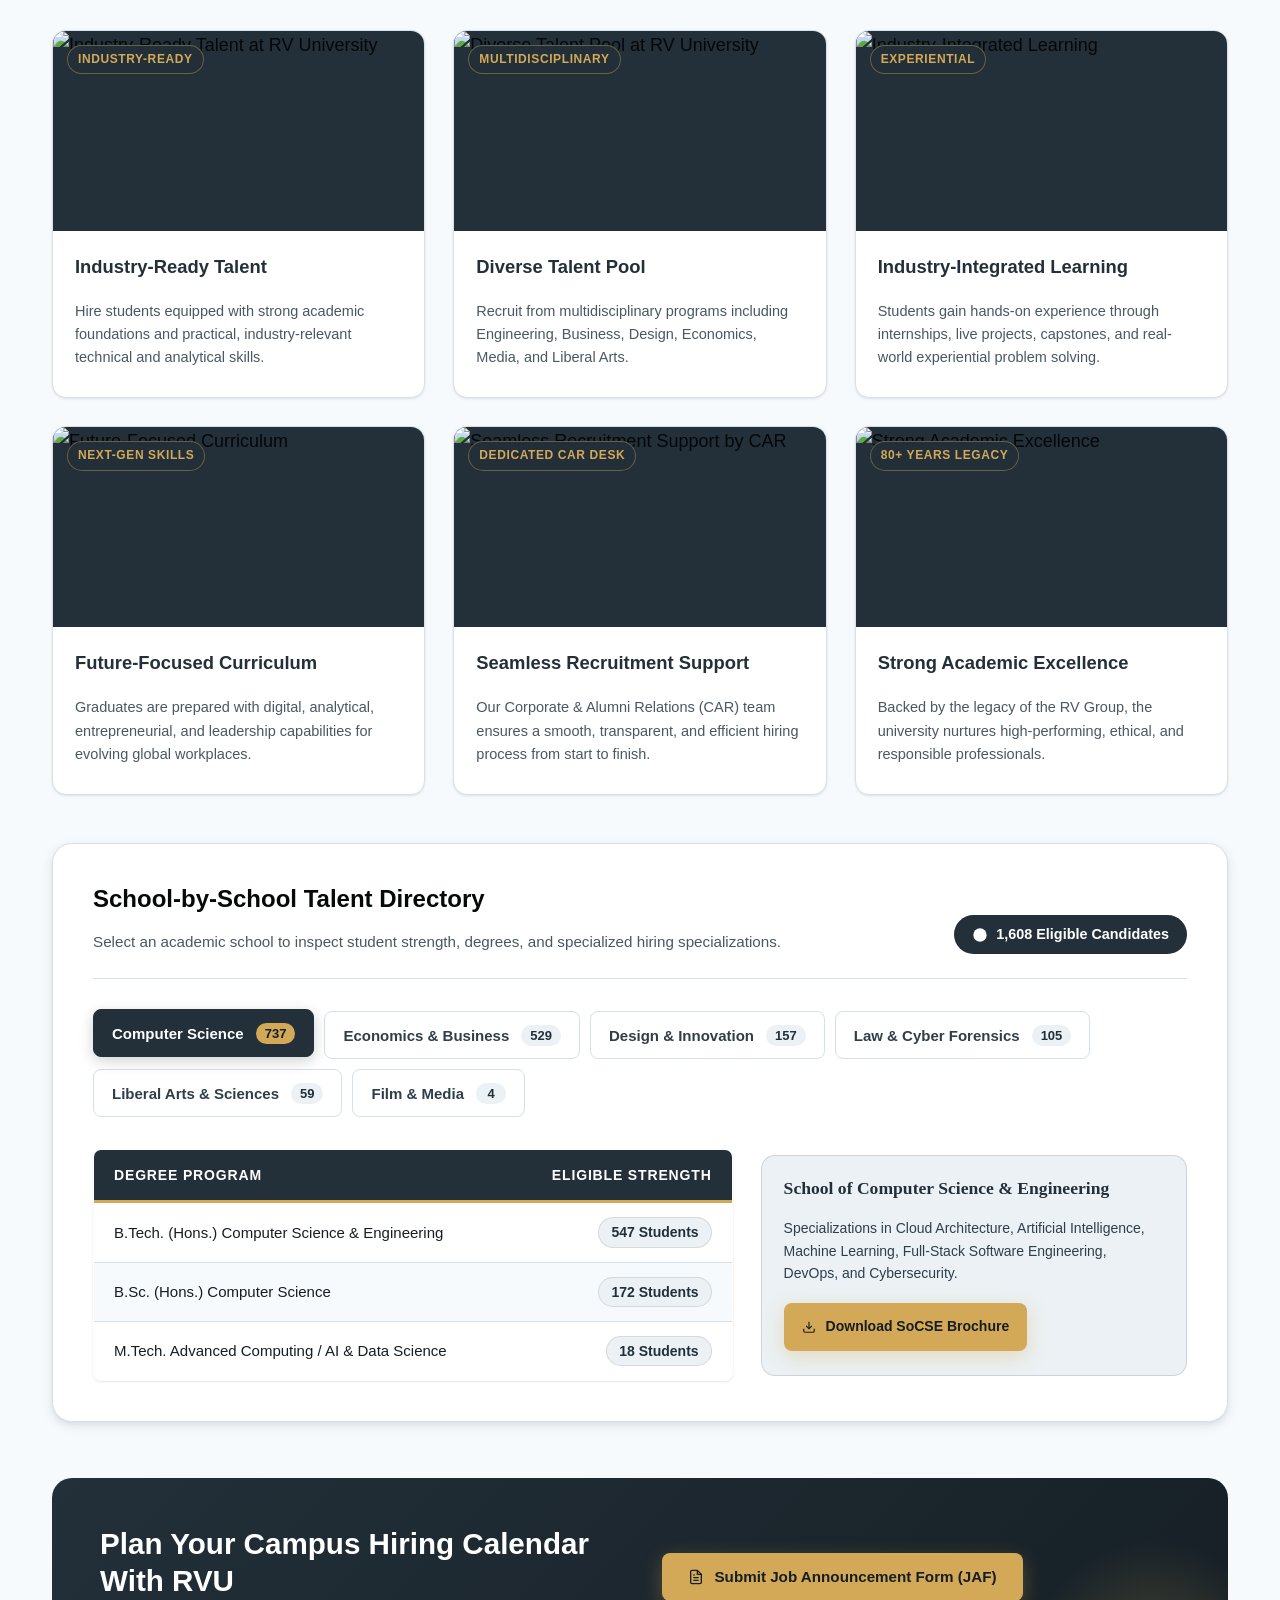
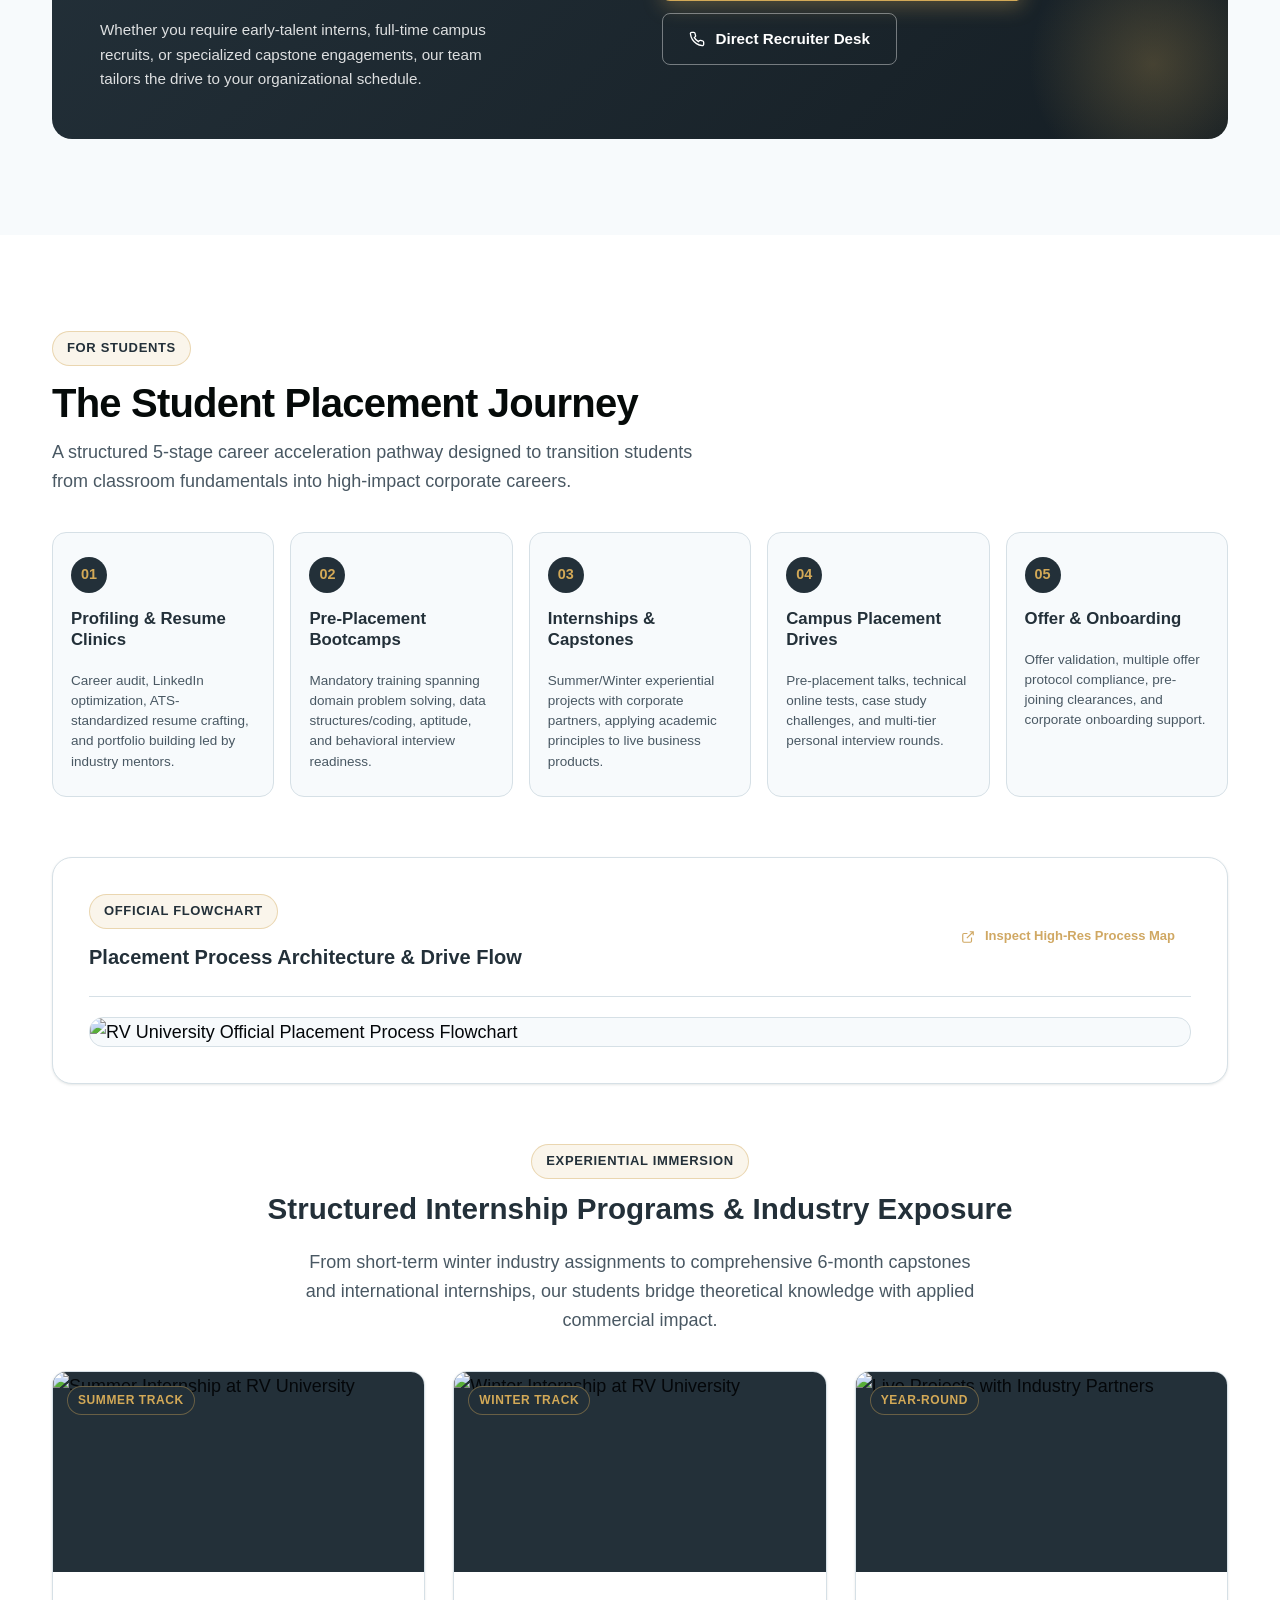
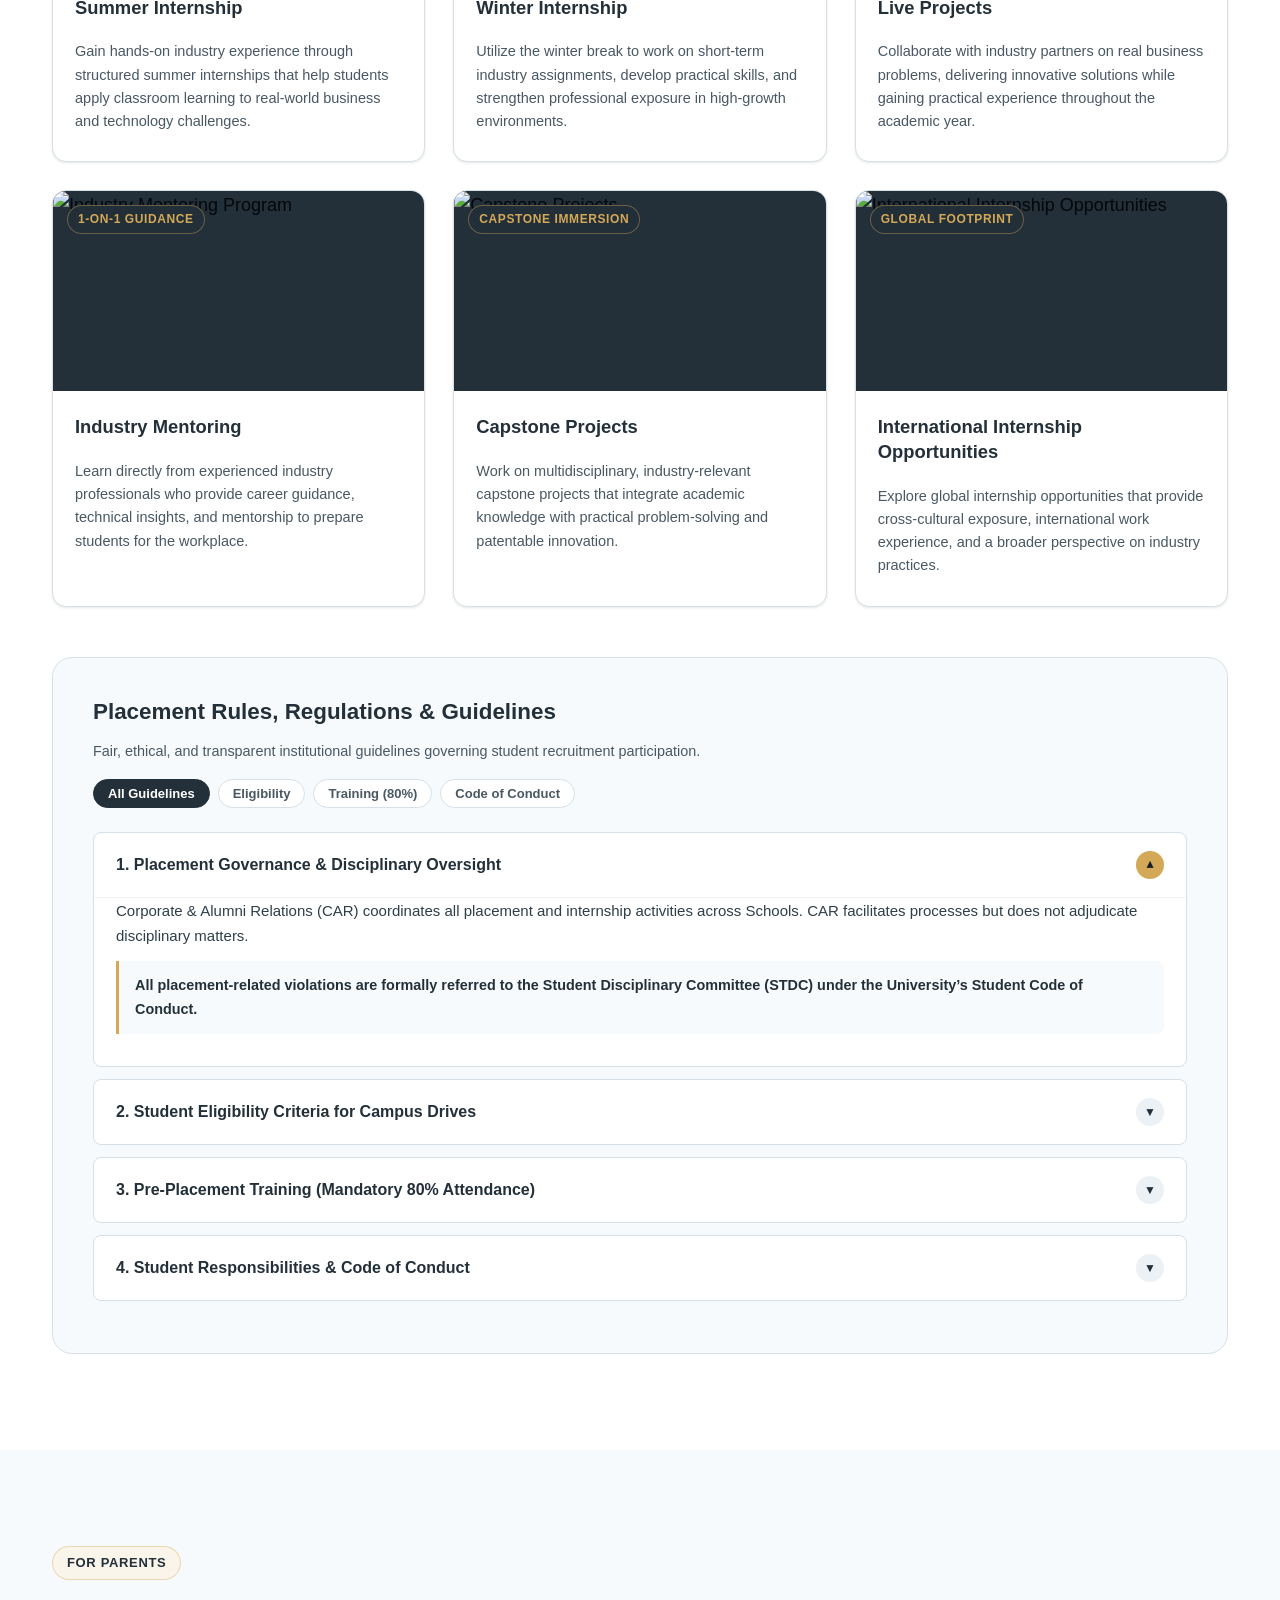
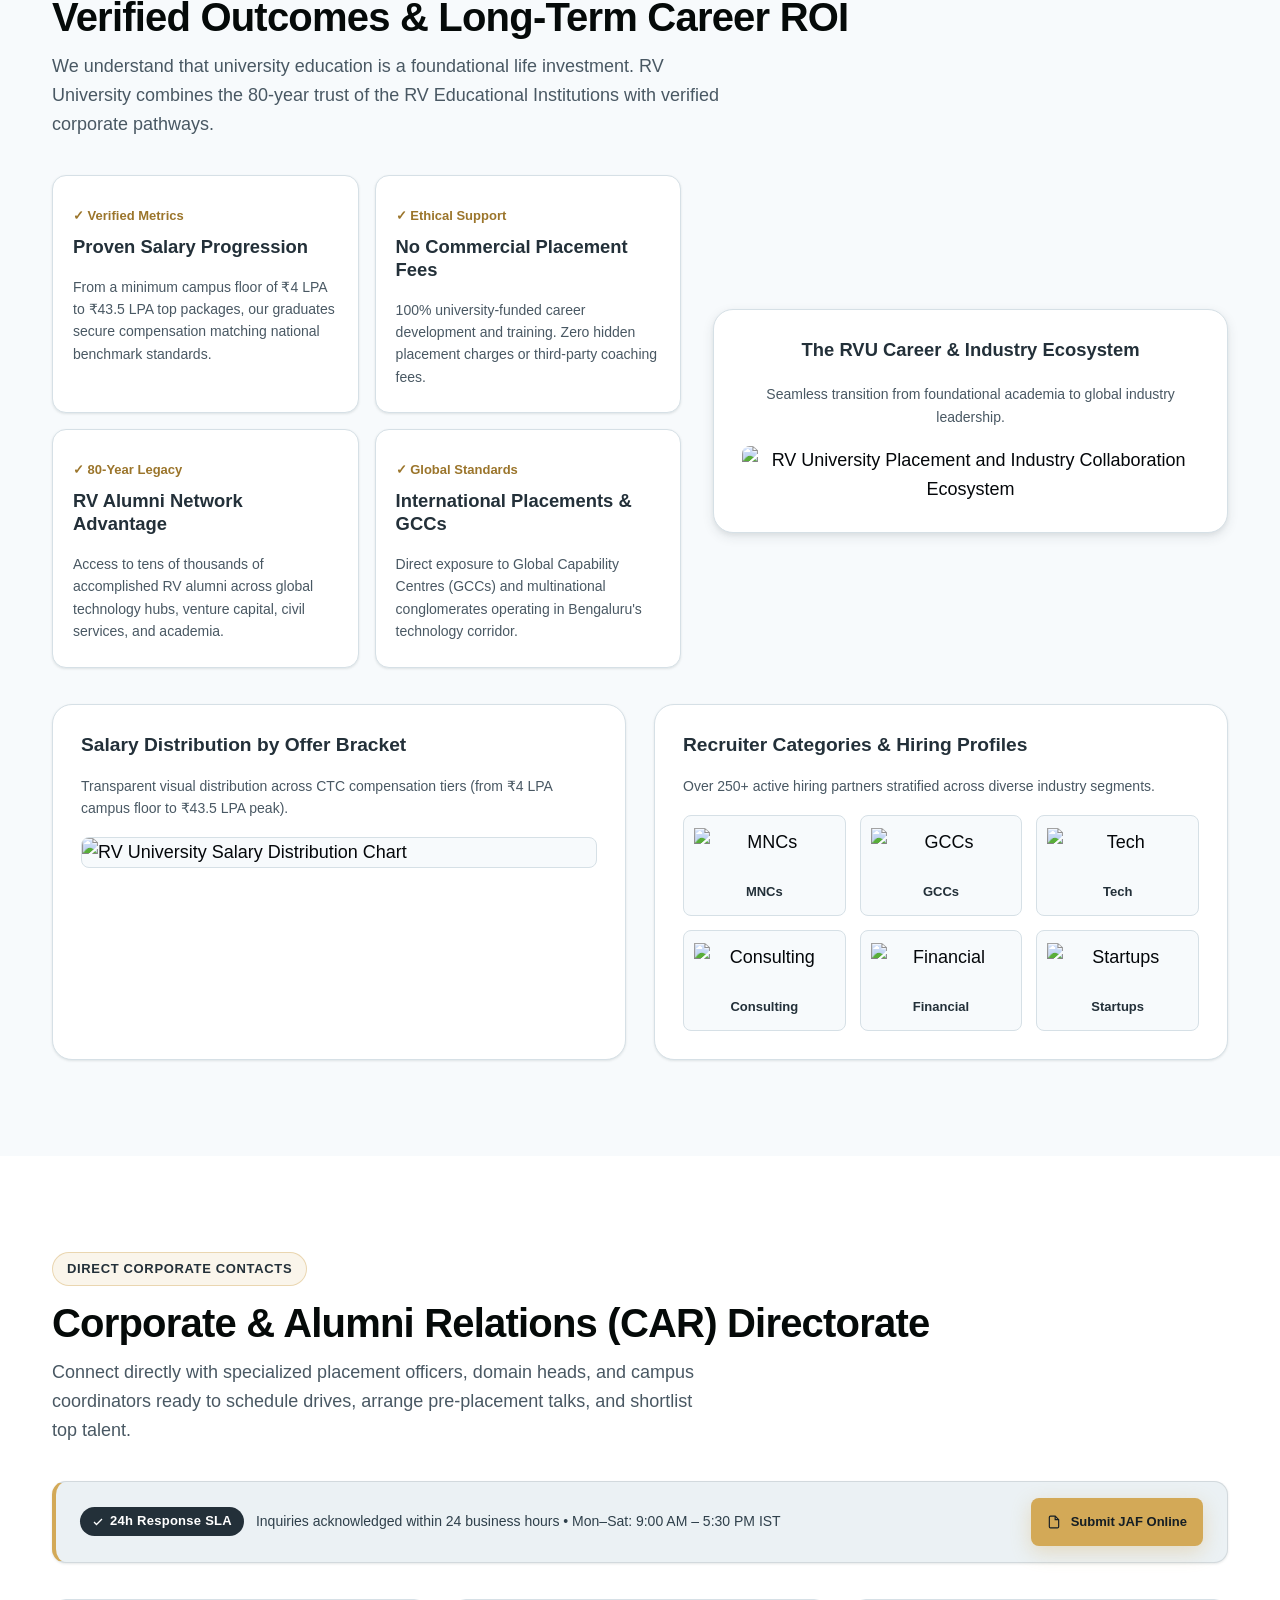
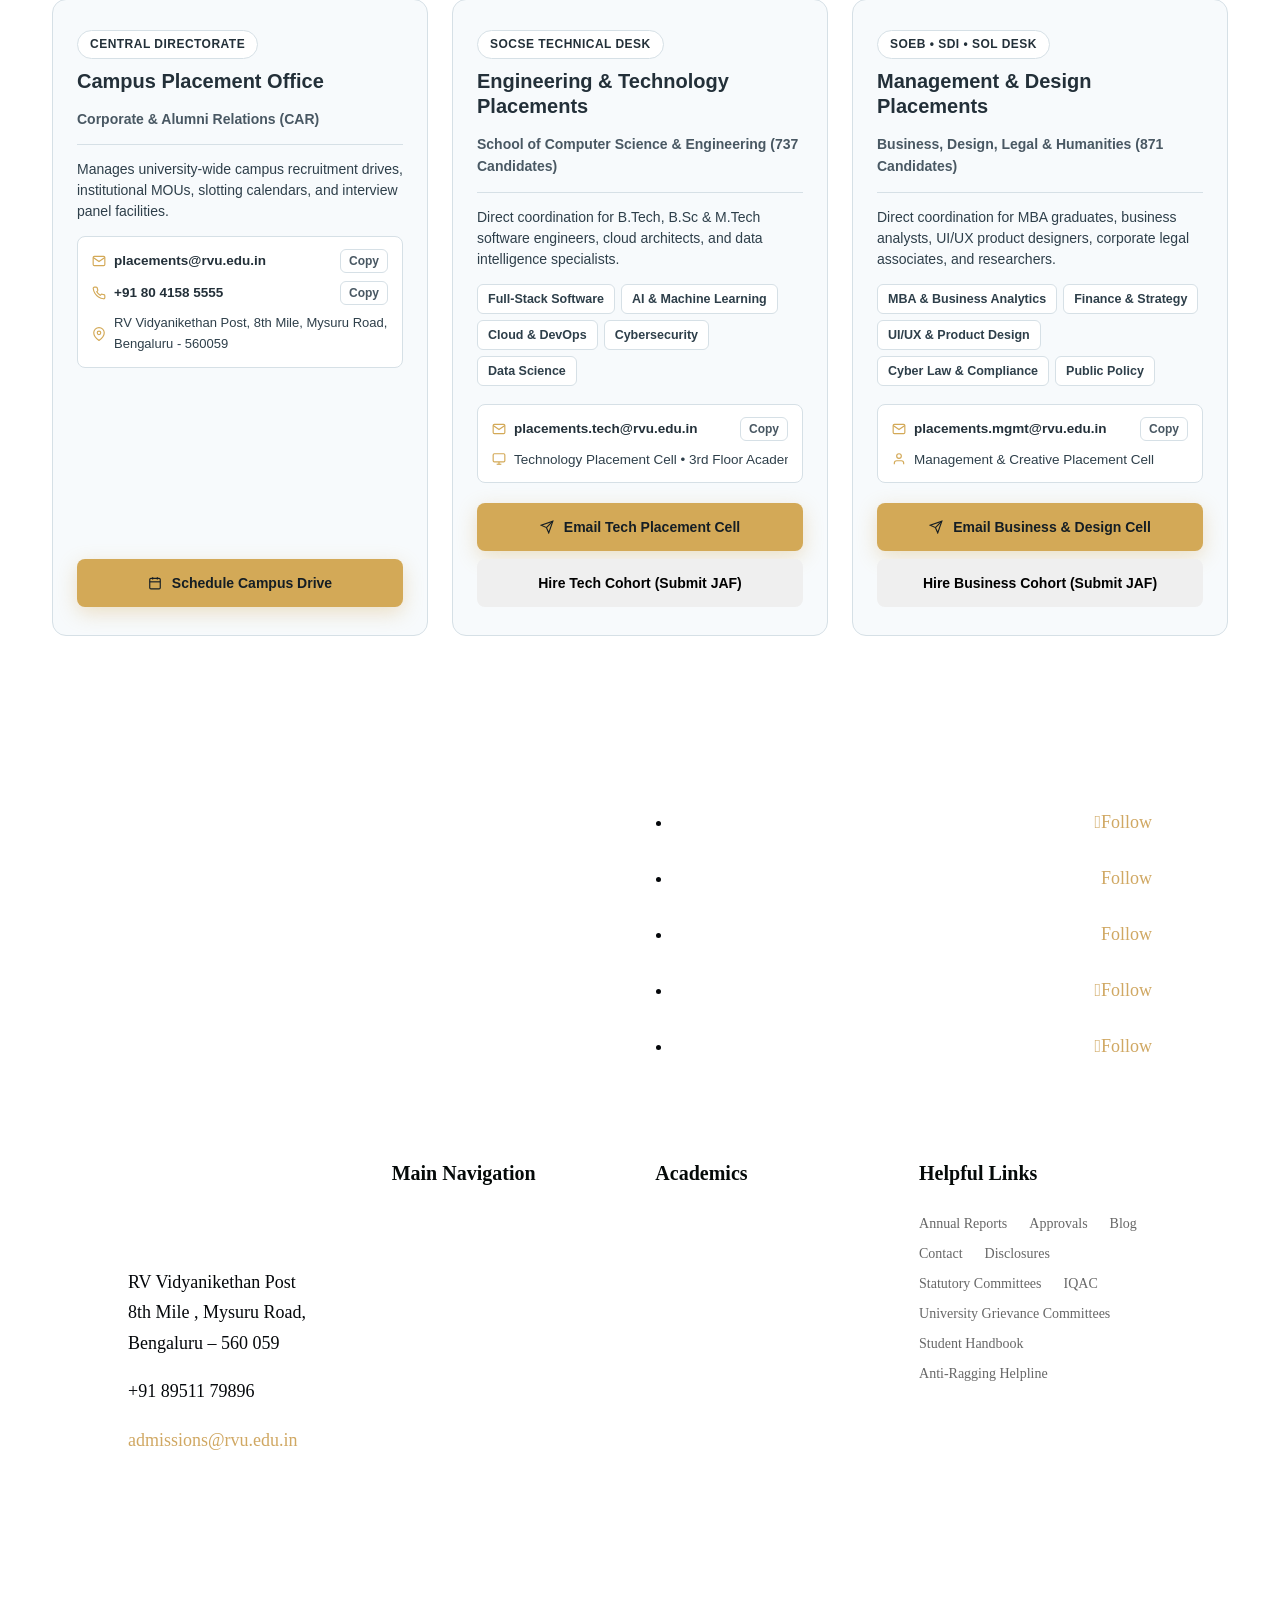
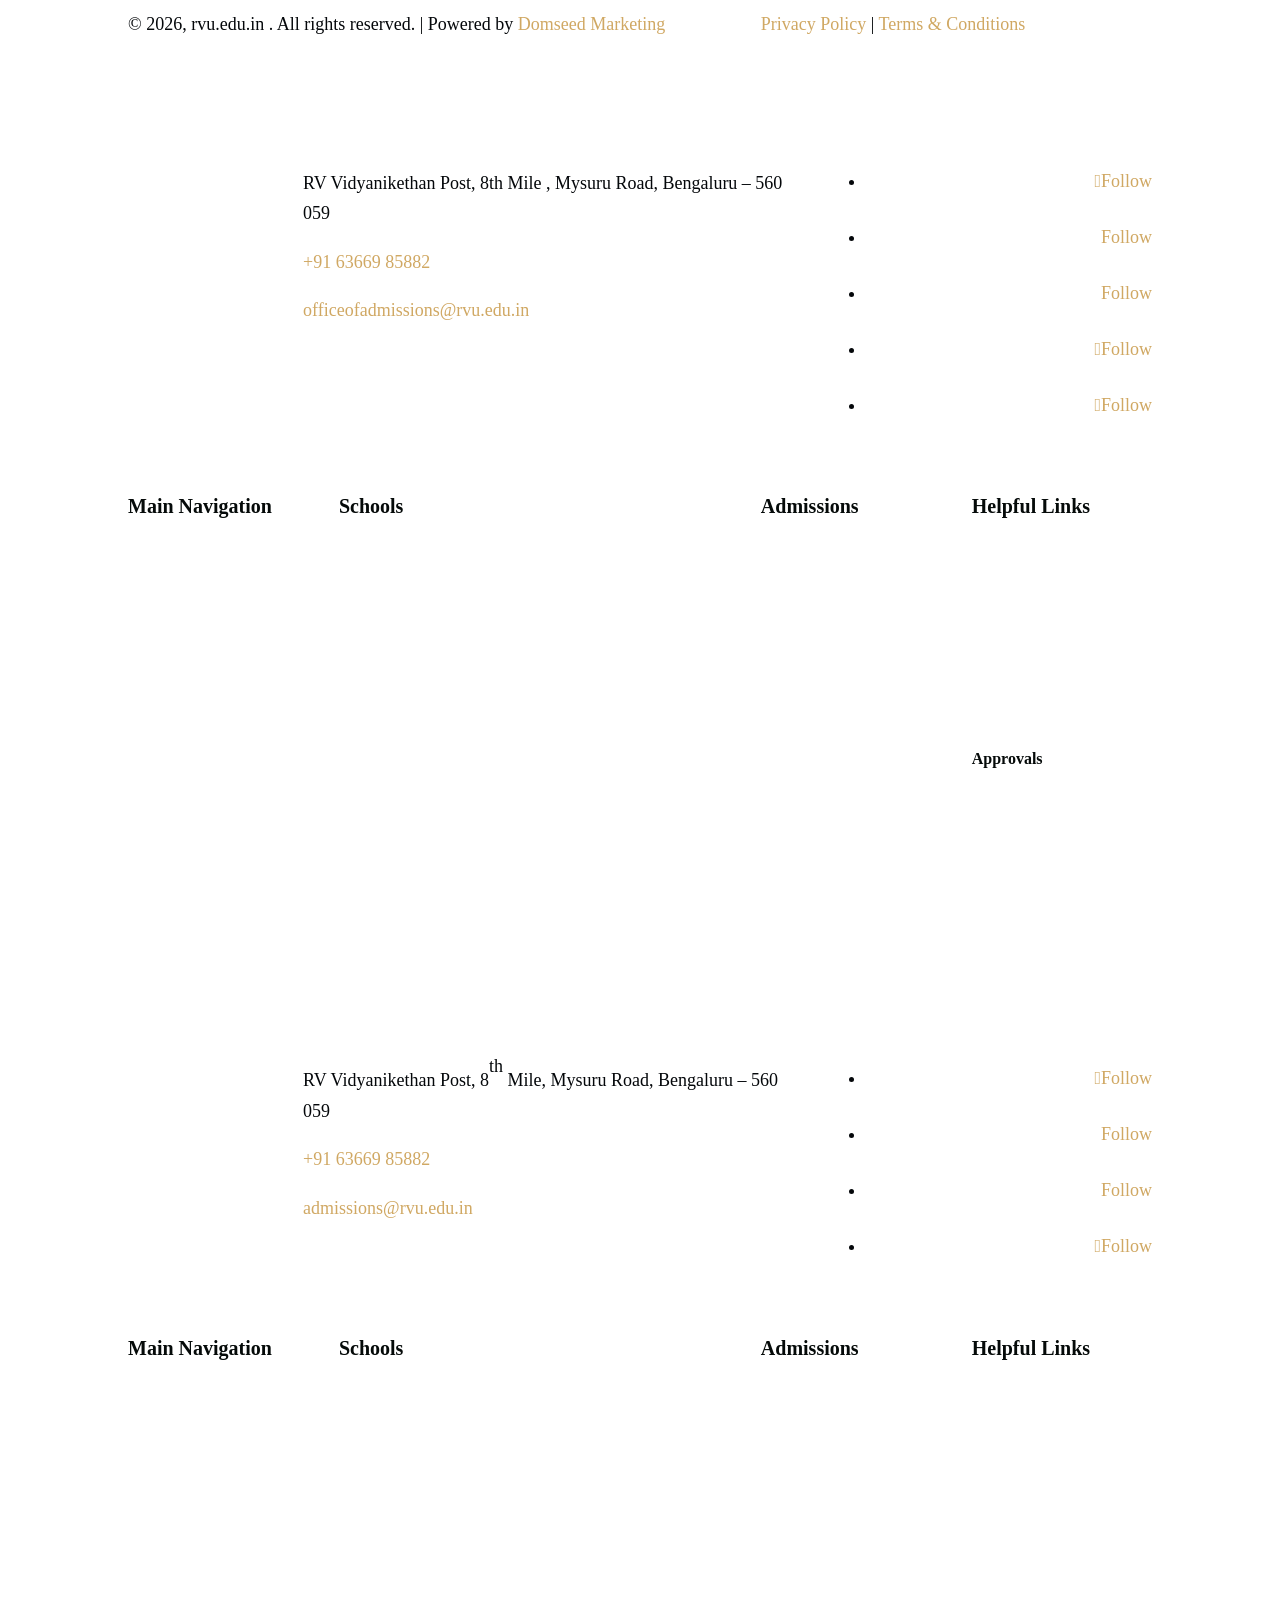
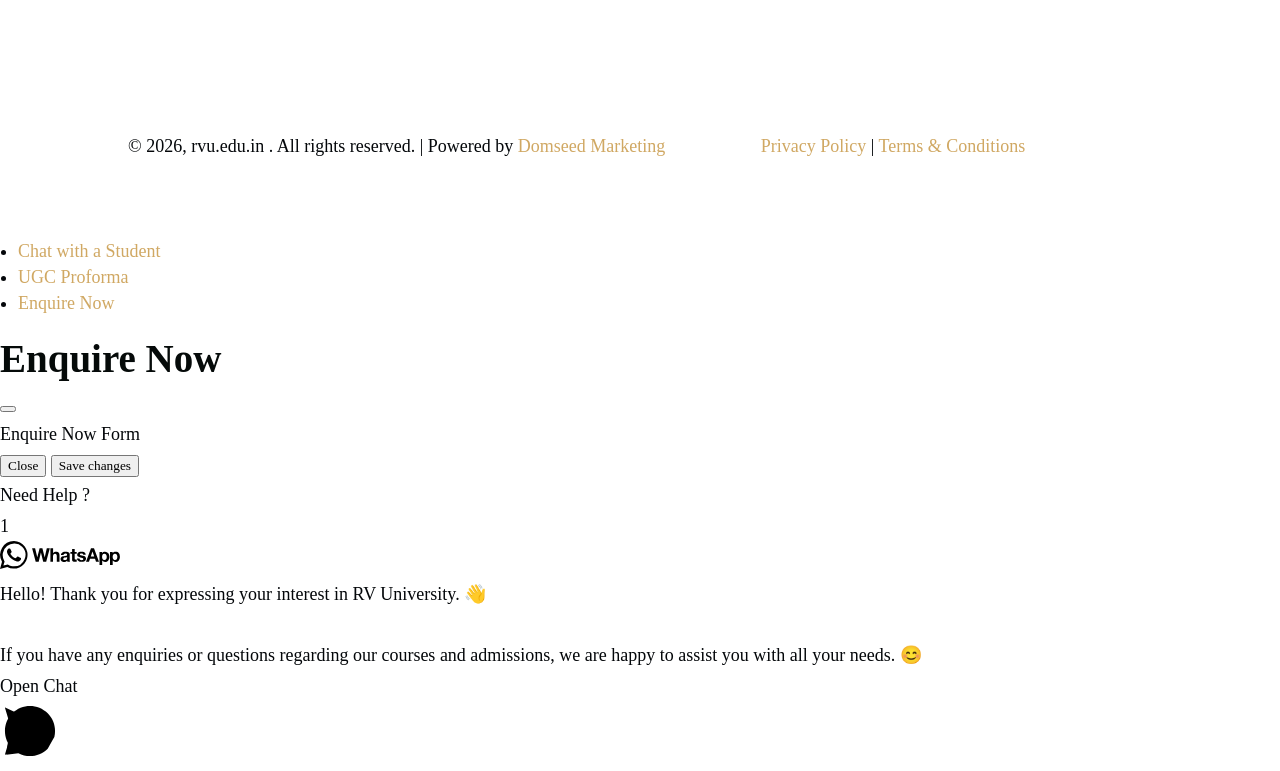
==== commit 5d439276: "remove bottom nav on mobile" ====
--- a/index.html
+++ b/index.html
@@ -1770,16 +1770,6 @@
       <!--<a href="#" data-bs-toggle="modal" data-bs-target="#enquirenowmodal">Enquire Now</a>-->
       </li>
   	</ul>
-</div>
-
-<div class="mobile_menu d-block d-md-none">
-<ul>
-<li><a href="/schools-programmes/"> <img decoding="async" src="data:image/svg+xml,%3Csvg%20xmlns='http://www.w3.org/2000/svg'%20viewBox='0%200%200%200'%3E%3C/svg%3E" alt="" data-lazy-src="https://d2b6aloc836m7p.cloudfront.net/wp-content/uploads/2025/06/academic-01.svg"><noscript><img decoding="async" src="https://d2b6aloc836m7p.cloudfront.net/wp-content/uploads/2025/06/academic-01.svg" alt=""></noscript> Academics</a></li>
-<li><a href="/admissions/"> <img decoding="async" src="data:image/svg+xml,%3Csvg%20xmlns='http://www.w3.org/2000/svg'%20viewBox='0%200%200%200'%3E%3C/svg%3E" alt="" data-lazy-src="https://d2b6aloc836m7p.cloudfront.net/wp-content/uploads/2025/06/admission-02.svg"><noscript><img decoding="async" src="https://d2b6aloc836m7p.cloudfront.net/wp-content/uploads/2025/06/admission-02.svg" alt=""></noscript> Admissions</a></li>
-<li><a href="/faculty/"> <img decoding="async" src="data:image/svg+xml,%3Csvg%20xmlns='http://www.w3.org/2000/svg'%20viewBox='0%200%200%200'%3E%3C/svg%3E" alt="" data-lazy-src="https://d2b6aloc836m7p.cloudfront.net/wp-content/uploads/2025/06/faculty-03.svg"><noscript><img decoding="async" src="https://d2b6aloc836m7p.cloudfront.net/wp-content/uploads/2025/06/faculty-03.svg" alt=""></noscript> Faculty</a></li>
-<li><a href="/contact/"><img decoding="async" src="data:image/svg+xml,%3Csvg%20xmlns='http://www.w3.org/2000/svg'%20viewBox='0%200%200%200'%3E%3C/svg%3E" alt="" data-lazy-src="https://d2b6aloc836m7p.cloudfront.net/wp-content/uploads/2025/06/enquire-04.svg"><noscript><img decoding="async" src="https://d2b6aloc836m7p.cloudfront.net/wp-content/uploads/2025/06/enquire-04.svg" alt=""></noscript> Enquire</a></li>
-<!-- <li><a class="npfWidgetButtond npfWidget-5697f4d08862a07171210d65974d3425" href="#"><img decoding="async" src="data:image/svg+xml,%3Csvg%20xmlns='http://www.w3.org/2000/svg'%20viewBox='0%200%200%200'%3E%3C/svg%3E" alt="" data-lazy-src="https://d2b6aloc836m7p.cloudfront.net/wp-content/uploads/2025/06/enquire-04.svg"><noscript><img decoding="async" src="https://d2b6aloc836m7p.cloudfront.net/wp-content/uploads/2025/06/enquire-04.svg" alt=""></noscript> Enquire</a></li> -->
-</ul>
 </div>
 
 <!-- Modal -->
--- a/css/redesign.css
+++ b/css/redesign.css
@@ -414,6 +414,21 @@
   }
 }
 
+/* Reclaim space left by the removed fixed mobile bottom bar
+   (.mobile_menu markup deleted from index.html). The Divi child theme
+   compensates for that bar with body/footer bottom padding — reset it
+   so no empty strip remains at the bottom on small screens. */
+@media (max-width: 981px) {
+  body {
+    padding-bottom: 0 !important;
+  }
+}
+@media (max-width: 580px) {
+  #footer-bottom {
+    padding-bottom: 0 !important;
+  }
+}
+
 
 /* Recruiter Marquee Banner */
 .rvu-marquee-section {
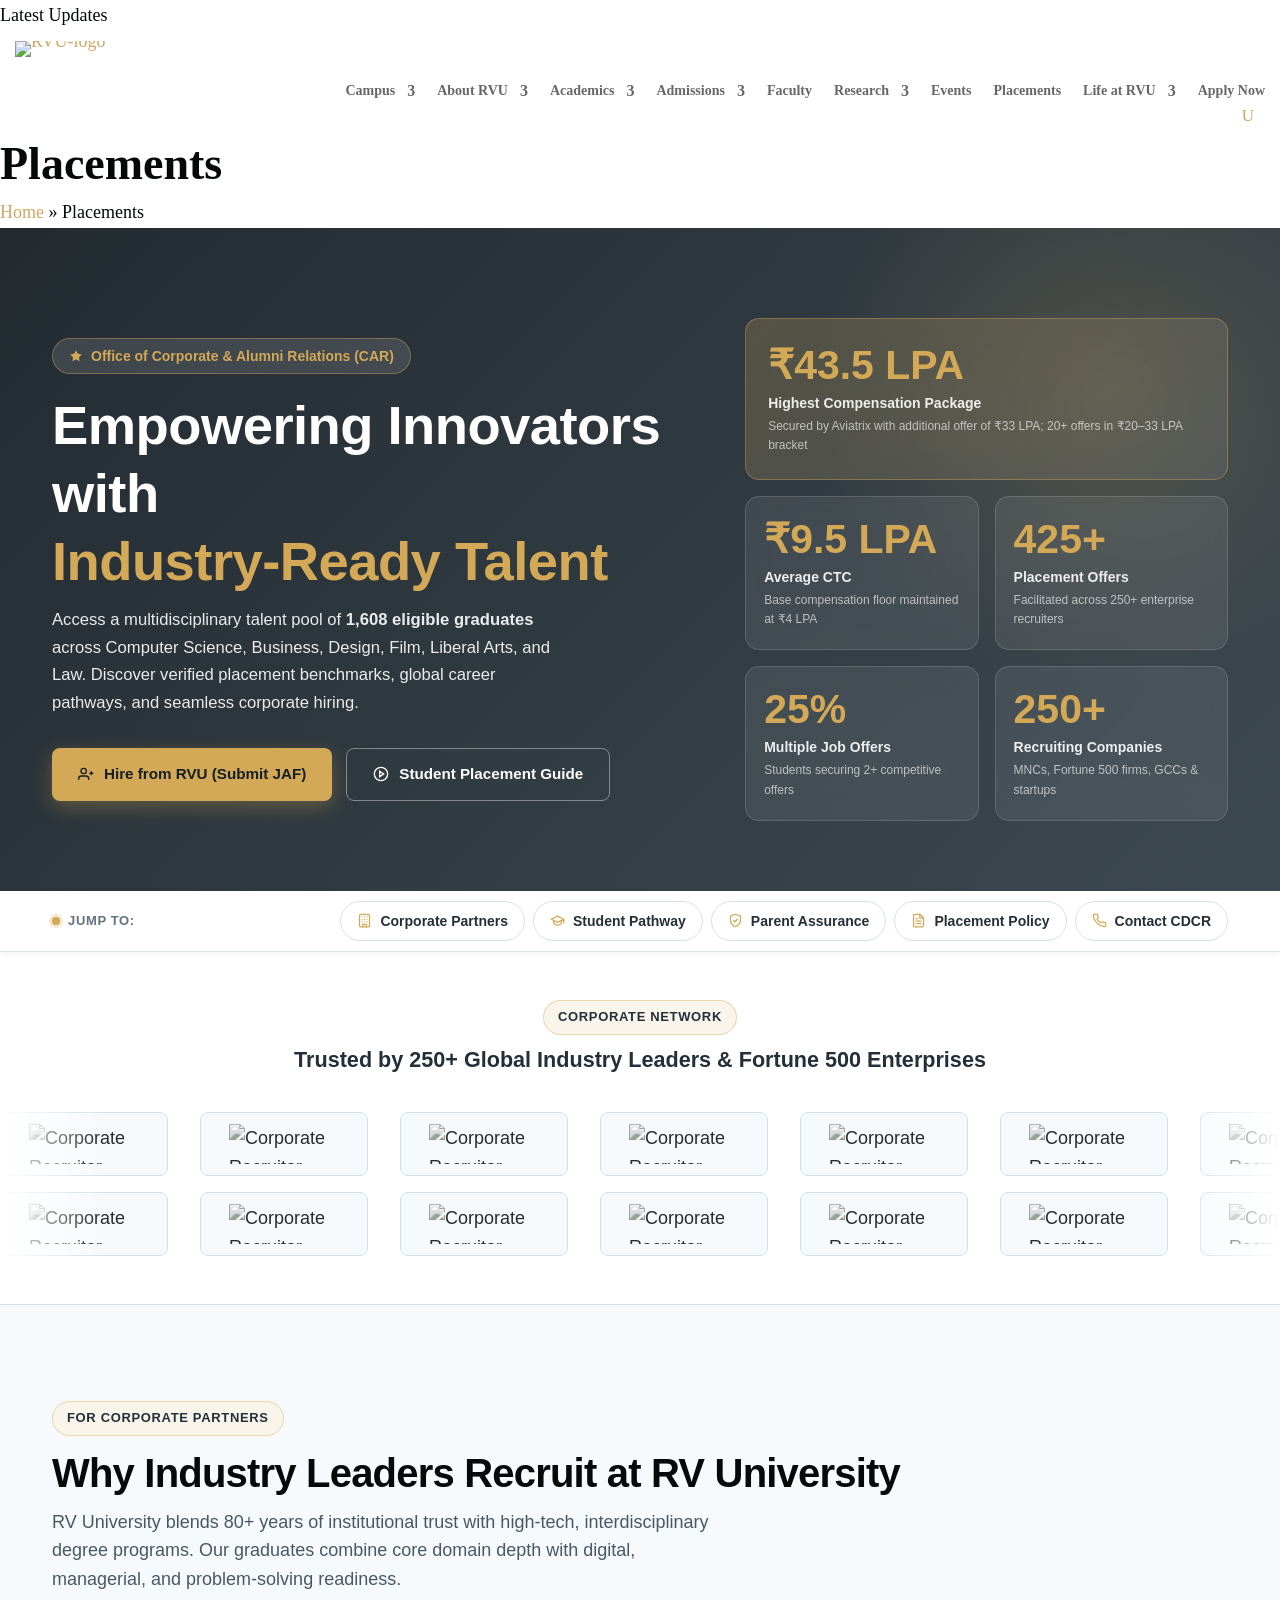
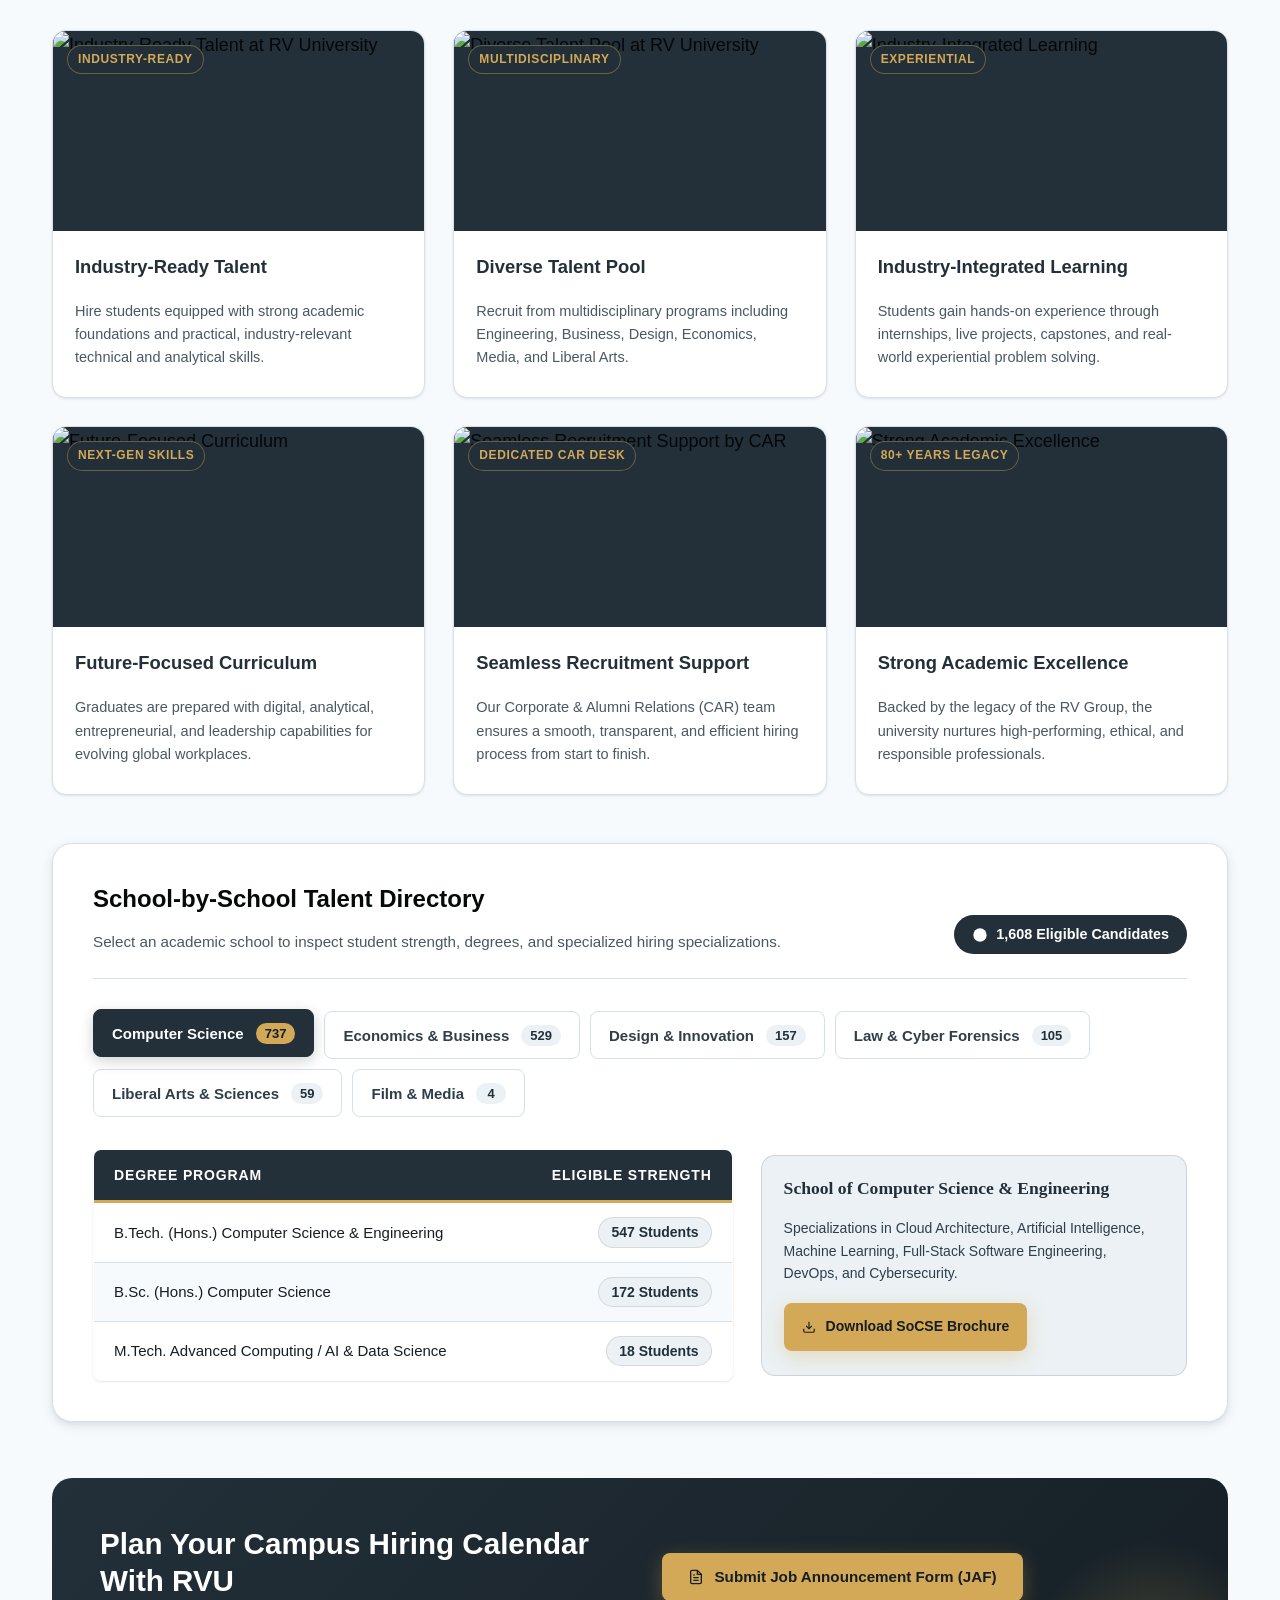
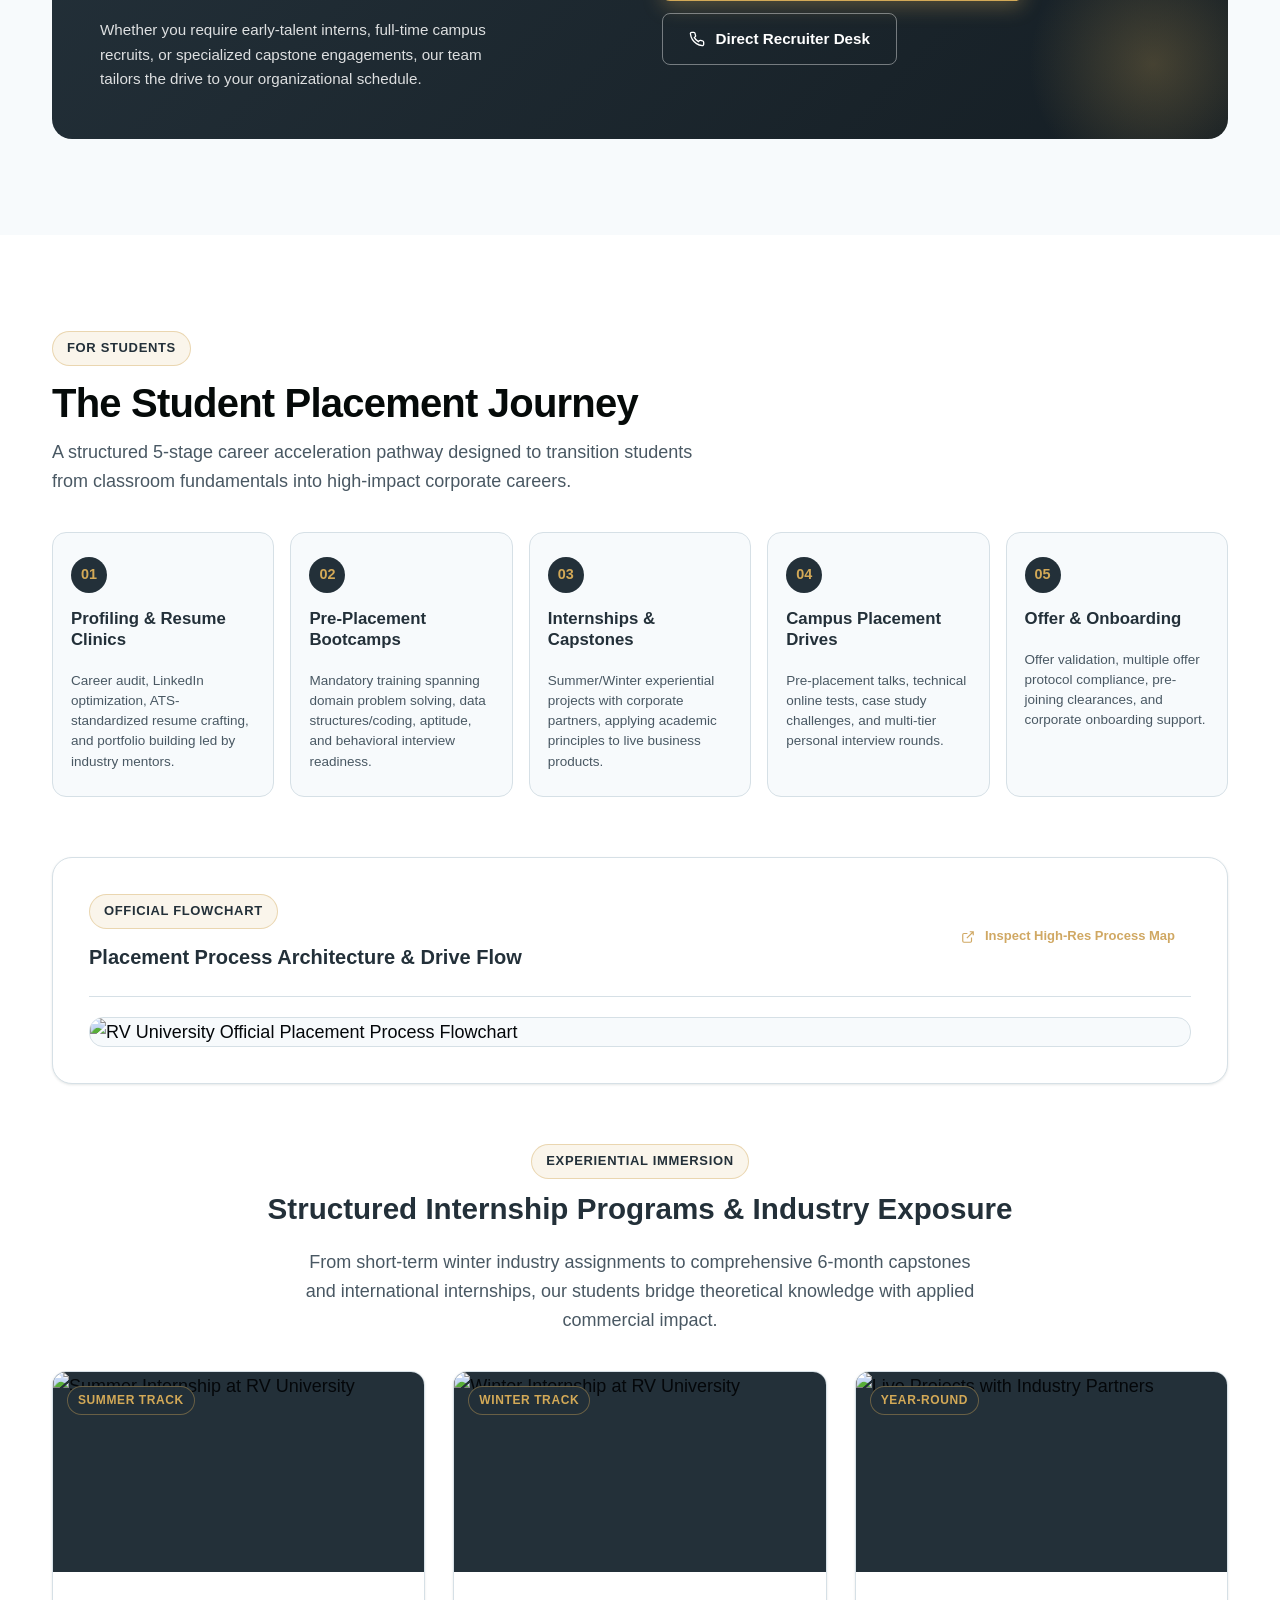
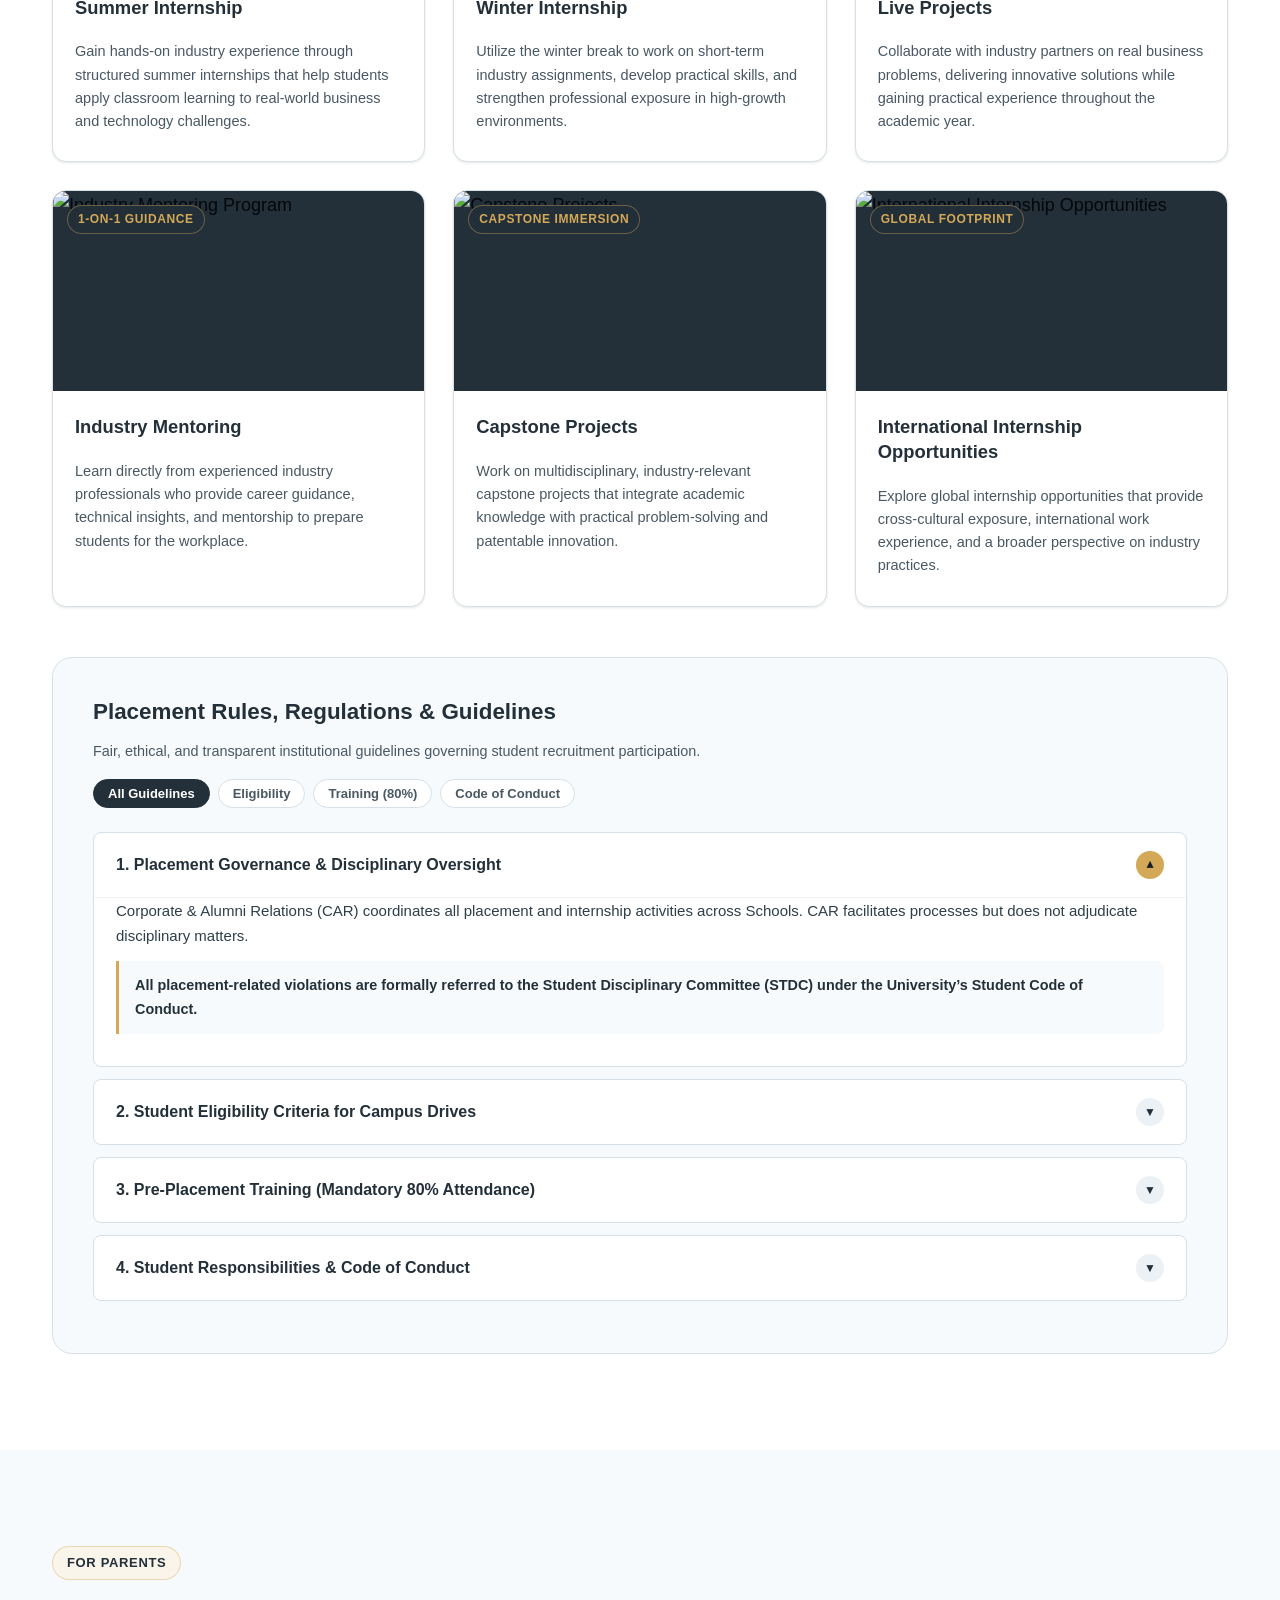
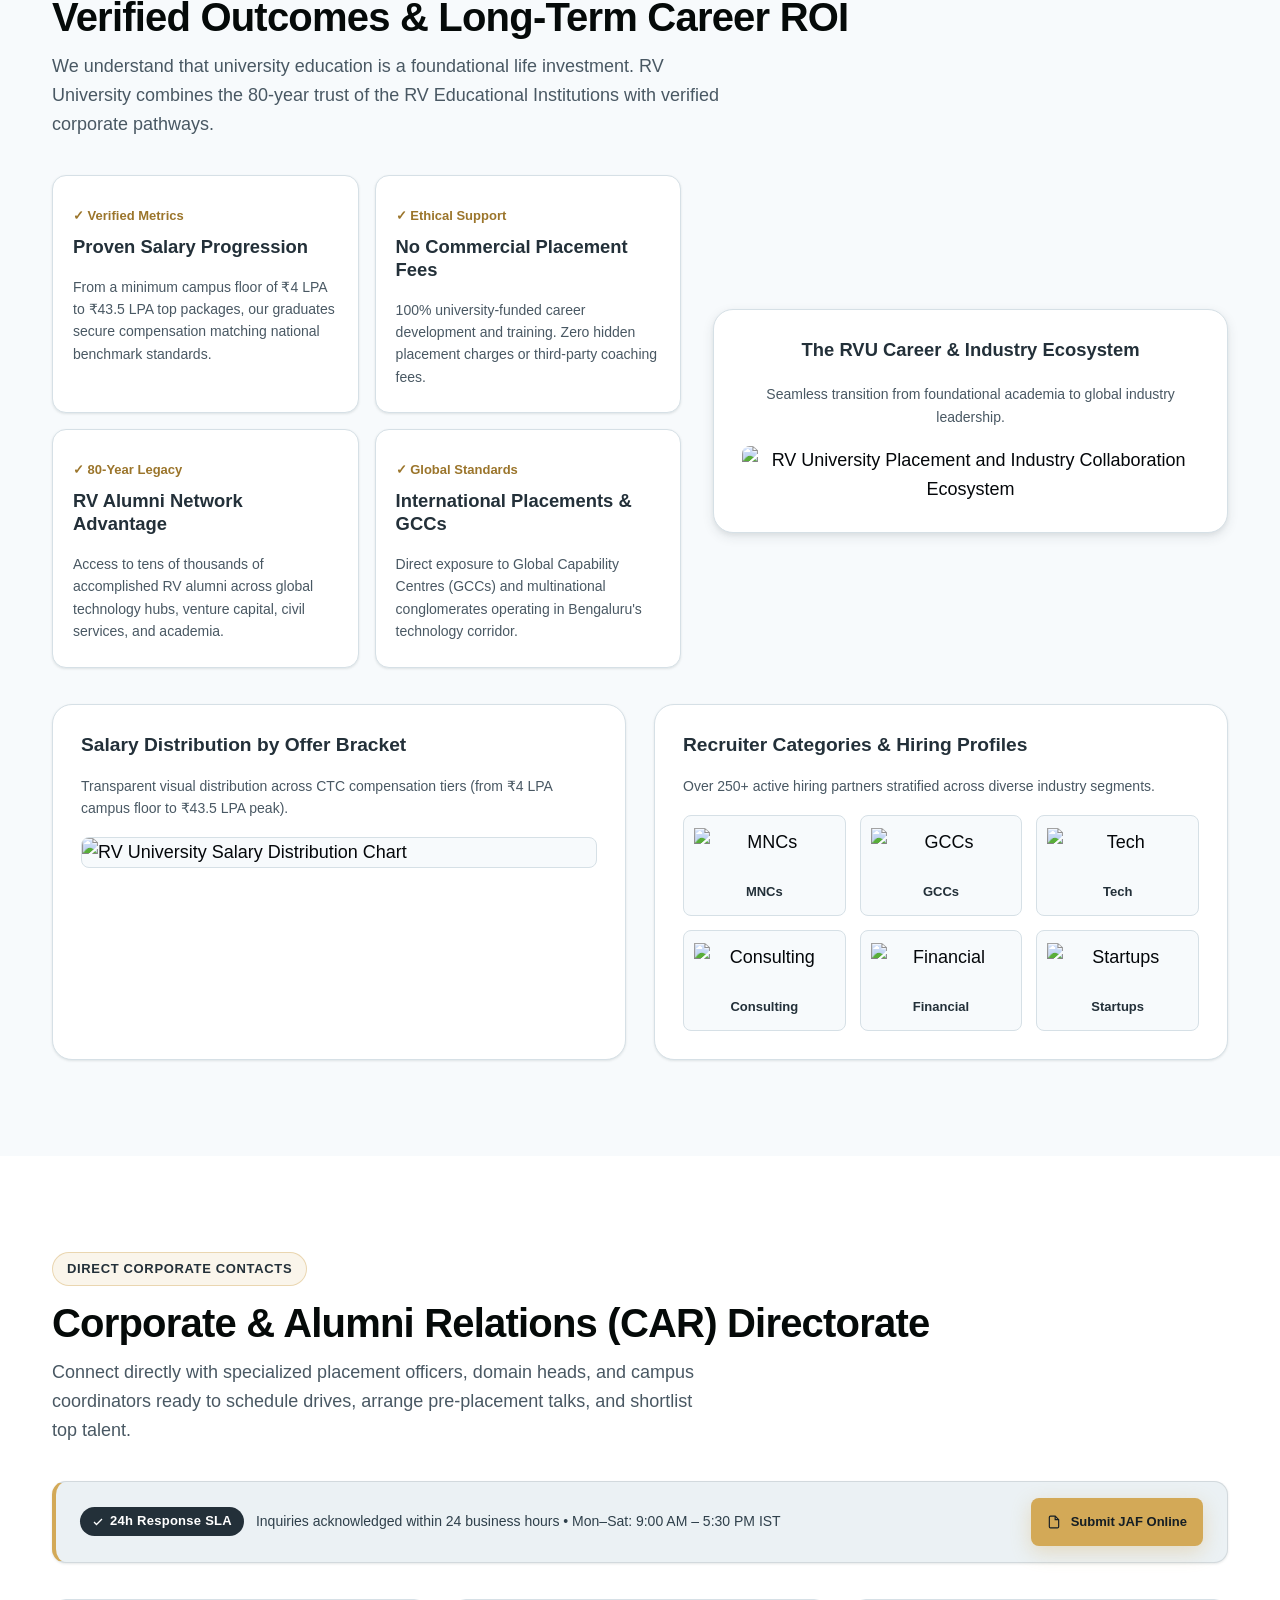
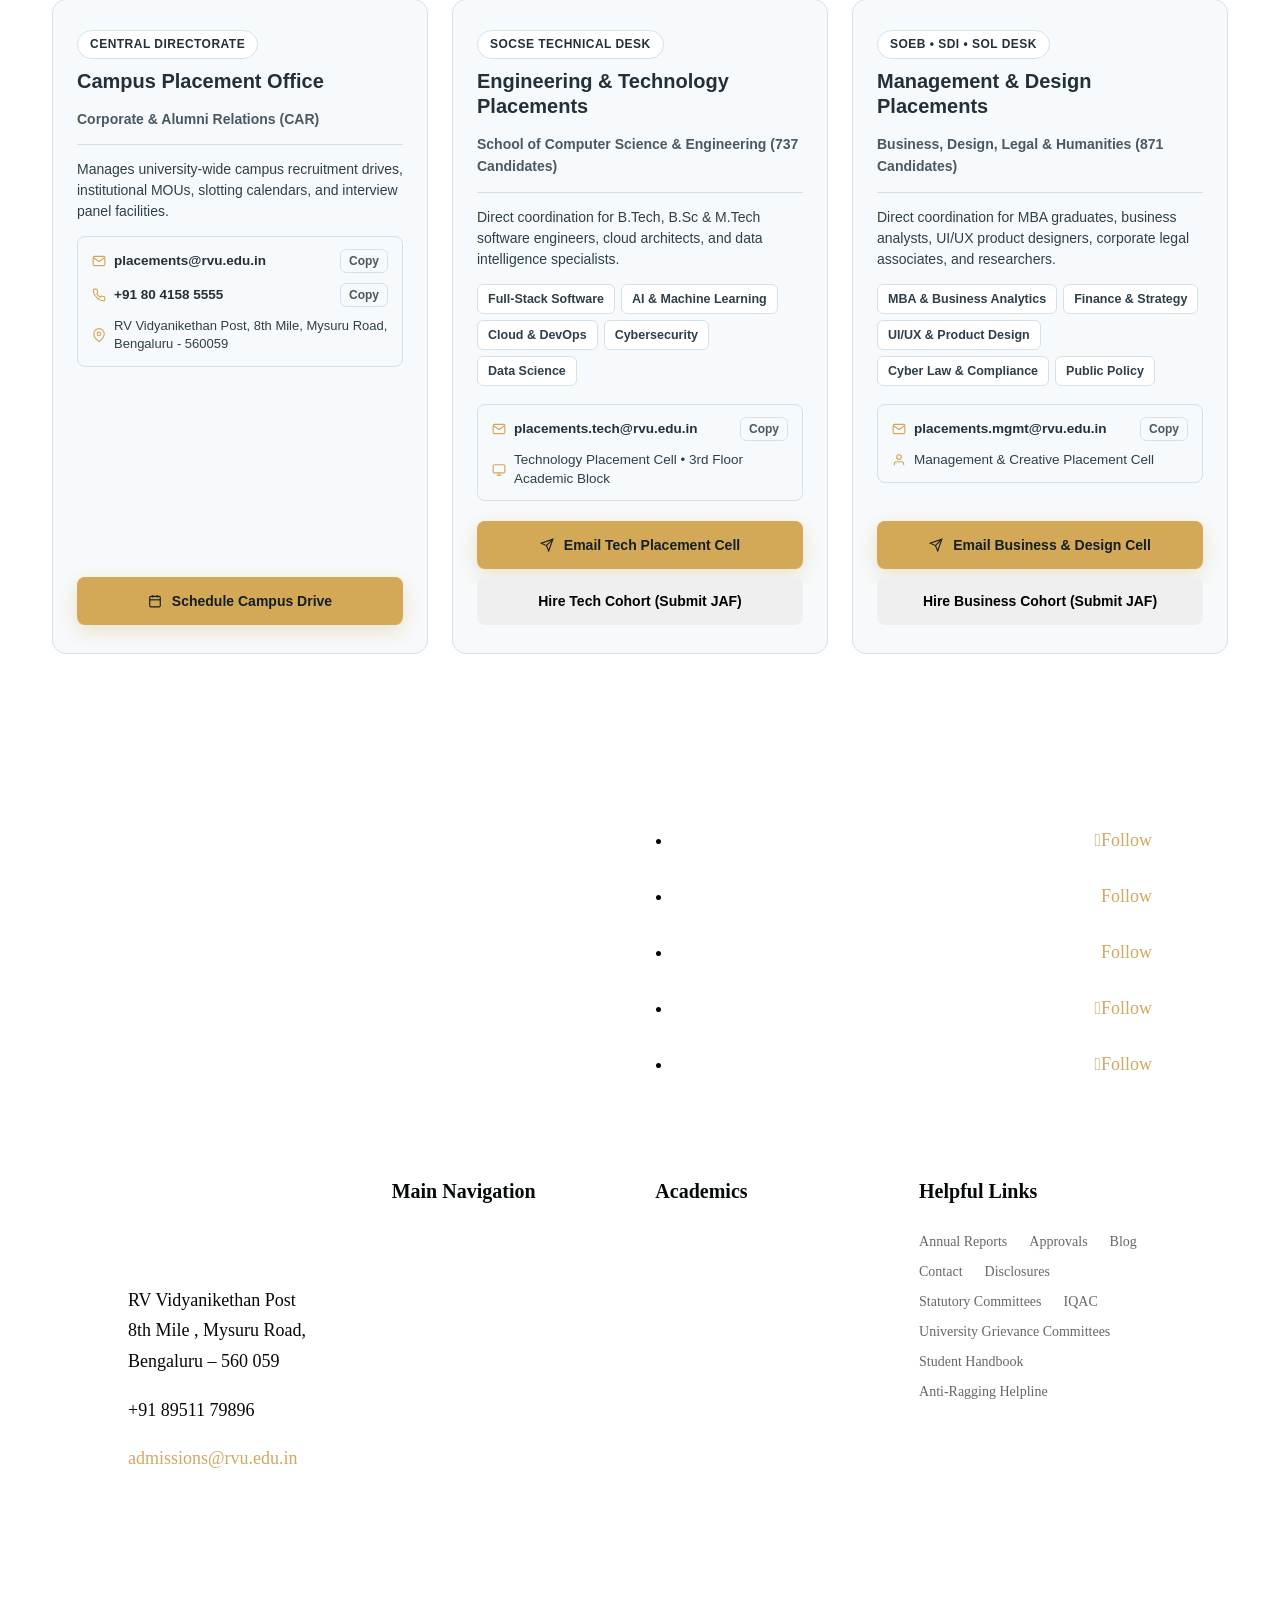
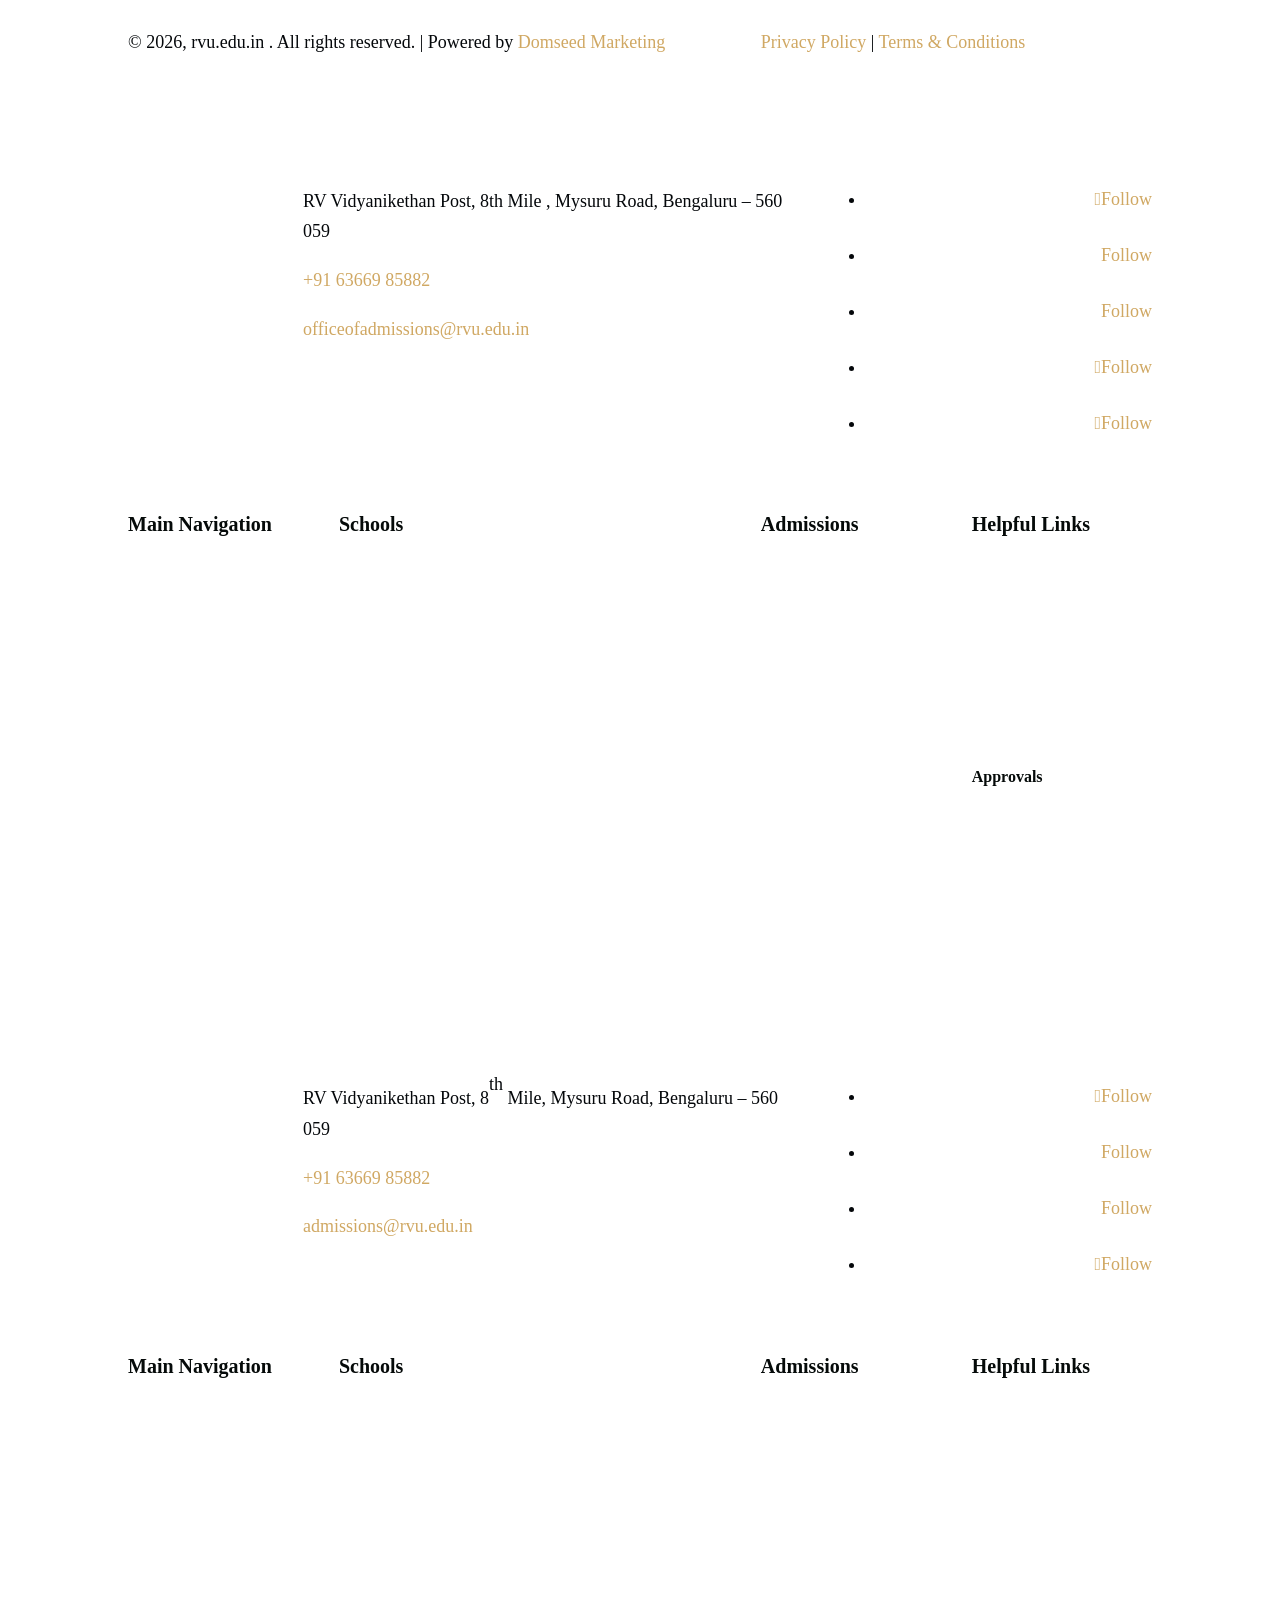
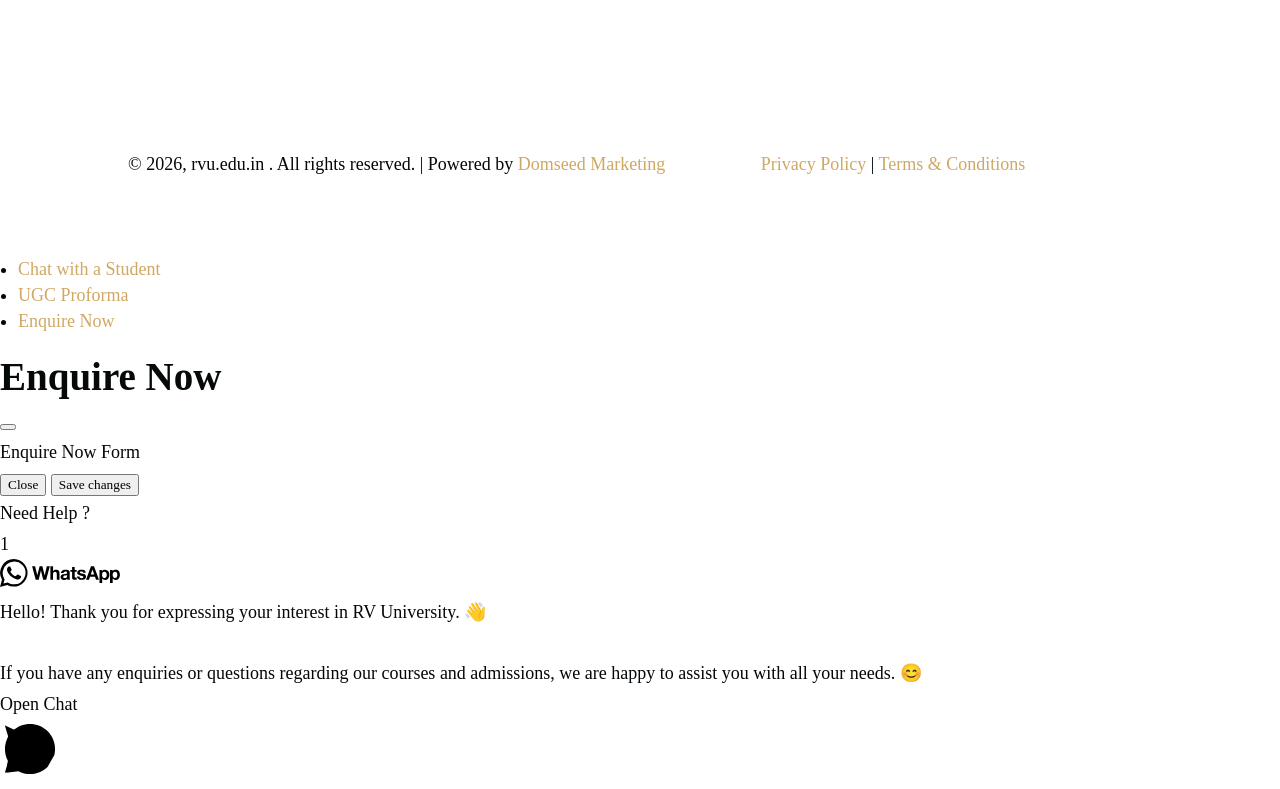
==== commit 36cac0be: "black to white" ====
--- a/index.html
+++ b/index.html
@@ -469,7 +469,7 @@
             <svg width="14" height="14" viewBox="0 0 24 24" fill="currentColor"><path d="M12 2L15.09 8.26L22 9.27L17 14.14L18.18 21.02L12 17.77L5.82 21.02L7 14.14L2 9.27L8.91 8.26L12 2Z"/></svg>
             Office of Corporate & Alumni Relations (CAR)
           </div>
-          <h2 class="rvu-hero-heading">
+          <h2 class="rvu-hero-heading" style="color: white">
             Empowering Innovators with 
             <span class="highlight">Industry-Ready Talent</span>
           </h2>
--- a/css/redesign.css
+++ b/css/redesign.css
@@ -1337,14 +1337,17 @@
 }
 
 .rvu-contact-details {
-  background-color: var(--rvu-white);
+  background-color: var(--rvu-slate-50);
   border: 1px solid var(--rvu-slate-200);
   border-radius: var(--rvu-radius-sm);
   padding: 12px 14px;
   margin-bottom: 20px;
   display: flex;
   flex-direction: column;
-  gap: 8px;
+  gap: 10px;
+  min-width: 0;
+  max-width: 100%;
+  box-sizing: border-box;
 }
 
 .rvu-contact-row {
@@ -1353,6 +1356,9 @@
   justify-content: space-between;
   gap: 8px;
   font-size: 0.84375rem;
+  min-width: 0;
+  width: 100%;
+  box-sizing: border-box;
 }
 
 .rvu-contact-info {
@@ -1360,25 +1366,36 @@
   align-items: center;
   gap: 8px;
   color: var(--rvu-slate-700);
+  min-width: 0;
+  flex: 1 1 auto;
+  overflow: hidden;
+}
+
+.rvu-contact-info svg {
+  color: var(--rvu-gold);
+  flex-shrink: 0;
+}
+
+.rvu-contact-info a {
+  color: var(--rvu-primary);
+  font-weight: 600;
+  text-decoration: none;
   overflow: hidden;
   text-overflow: ellipsis;
   white-space: nowrap;
-}
-
-.rvu-contact-info svg {
-  color: var(--rvu-gold);
-  flex-shrink: 0;
-}
-
-.rvu-contact-info a {
-  color: var(--rvu-primary);
-  font-weight: 600;
-  text-decoration: none;
+  min-width: 0;
+  display: block;
 }
 
 .rvu-contact-info a:hover {
   color: var(--rvu-gold-dark);
   text-decoration: underline;
+}
+
+.rvu-contact-info span {
+  white-space: normal;
+  word-break: break-word;
+  line-height: 1.4;
 }
 
 .rvu-copy-btn {
@@ -1414,6 +1431,8 @@
   display: flex;
   flex-direction: column;
   gap: 8px;
+  width: 100%;
+  box-sizing: border-box;
 }
 
 .rvu-card-actions .rvu-btn {
@@ -1421,6 +1440,7 @@
   justify-content: center;
   padding: 10px 16px;
   font-size: 0.875rem;
+  box-sizing: border-box;
 }
 
 /* Corporate Modal (JAF & Drive Booking) */
@@ -2138,17 +2158,101 @@
     justify-content: center;
   }
 
+  .rvu-team-grid {
+    grid-template-columns: 1fr;
+    gap: 16px;
+    width: 100%;
+    max-width: 100%;
+    box-sizing: border-box;
+  }
+
   .rvu-team-card {
-    padding: 20px 16px;
+    padding: 18px 14px;
+    width: 100%;
+    max-width: 100%;
+    box-sizing: border-box;
+    overflow: hidden;
+  }
+
+  .rvu-team-card-header {
+    margin-bottom: 12px;
+    padding-bottom: 12px;
+  }
+
+  .rvu-desk-badge {
+    font-size: 0.71875rem;
+    padding: 3px 10px;
+    max-width: 100%;
+    word-break: break-word;
+    white-space: normal;
   }
 
   .rvu-team-card h4 {
     font-size: 1.15rem;
+    line-height: 1.3;
+    word-break: break-word;
+  }
+
+  .rvu-team-role {
+    font-size: 0.8125rem;
+    word-break: break-word;
+    line-height: 1.4;
+  }
+
+  .rvu-team-desc {
+    font-size: 0.84375rem;
+    word-break: break-word;
+    line-height: 1.5;
+  }
+
+  .rvu-spec-chips {
+    gap: 5px;
+    margin-bottom: 14px;
+  }
+
+  .rvu-spec-tag {
+    font-size: 0.71875rem;
+    padding: 3px 8px;
+    max-width: 100%;
+    word-break: break-word;
+  }
+
+  .rvu-contact-details {
+    padding: 10px 12px;
+    gap: 8px;
+    min-width: 0;
+  }
+
+  .rvu-contact-row {
+    flex-wrap: nowrap;
+    gap: 6px;
+    min-width: 0;
+  }
+
+  .rvu-contact-info {
+    font-size: 0.78125rem;
+    min-width: 0;
+  }
+
+  .rvu-contact-info a {
+    font-size: 0.78125rem;
+    max-width: 100%;
+  }
+
+  .rvu-copy-btn {
+    padding: 3px 7px;
+    font-size: 0.6875rem;
+    flex-shrink: 0;
   }
 
   .rvu-card-actions .rvu-btn {
     width: 100%;
     justify-content: center;
+    padding: 10px 12px;
+    font-size: 0.8125rem;
+    white-space: normal;
+    text-align: center;
+    line-height: 1.35;
   }
 
   /* Recruiter Modal on Mobile */
@@ -2198,12 +2302,27 @@
     flex: 1 1 100%;
   }
 
-  .rvu-pill-link {
+  .rvu-team-card {
+    padding: 16px 12px;
+  }
+
+  .rvu-contact-row {
+    flex-wrap: wrap;
+    gap: 6px;
+  }
+
+  .rvu-contact-info {
+    flex: 1 1 100%;
     font-size: 0.75rem;
-    padding: 6px 10px;
-  }
-
-  .rvu-contact-info {
-    font-size: 0.78125rem;
-  }
-}
+  }
+
+  .rvu-contact-info a {
+    font-size: 0.75rem;
+  }
+
+  .rvu-copy-btn {
+    align-self: flex-start;
+    margin-left: 22px;
+  }
+}
+
